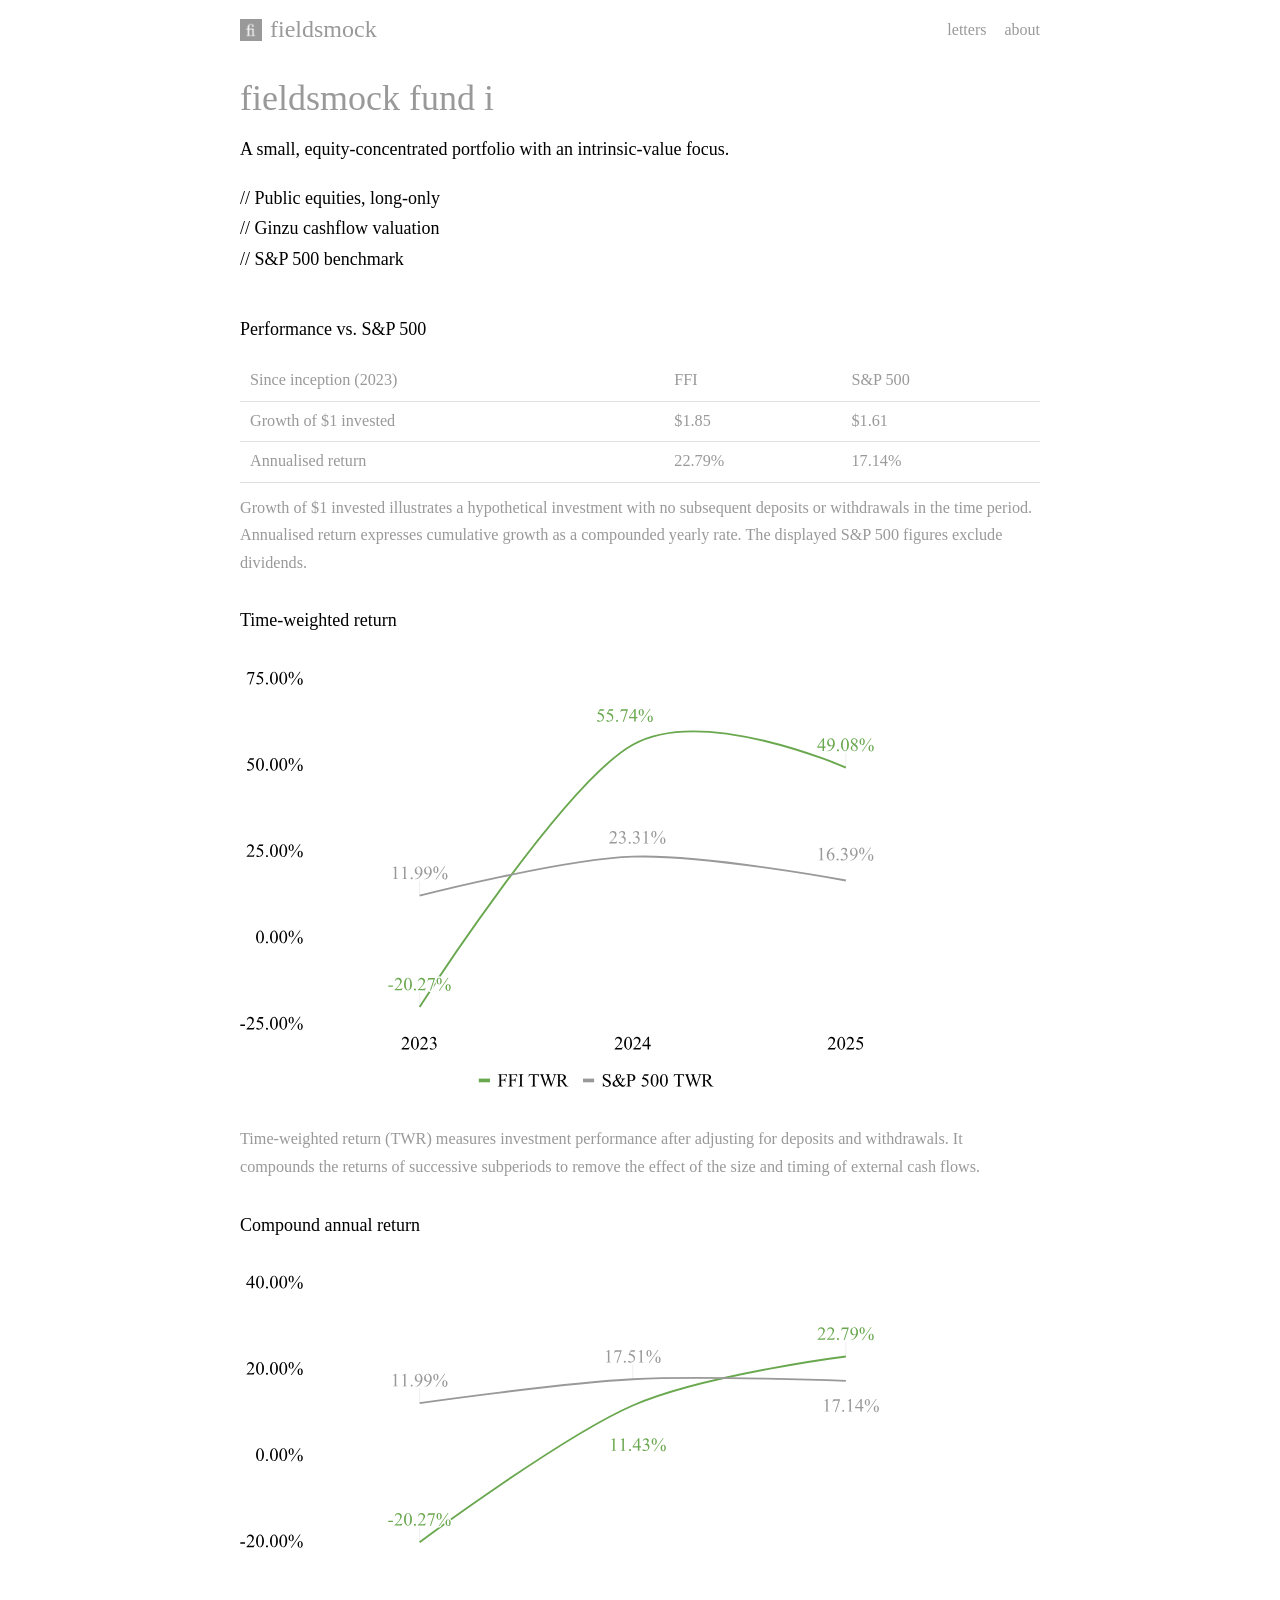
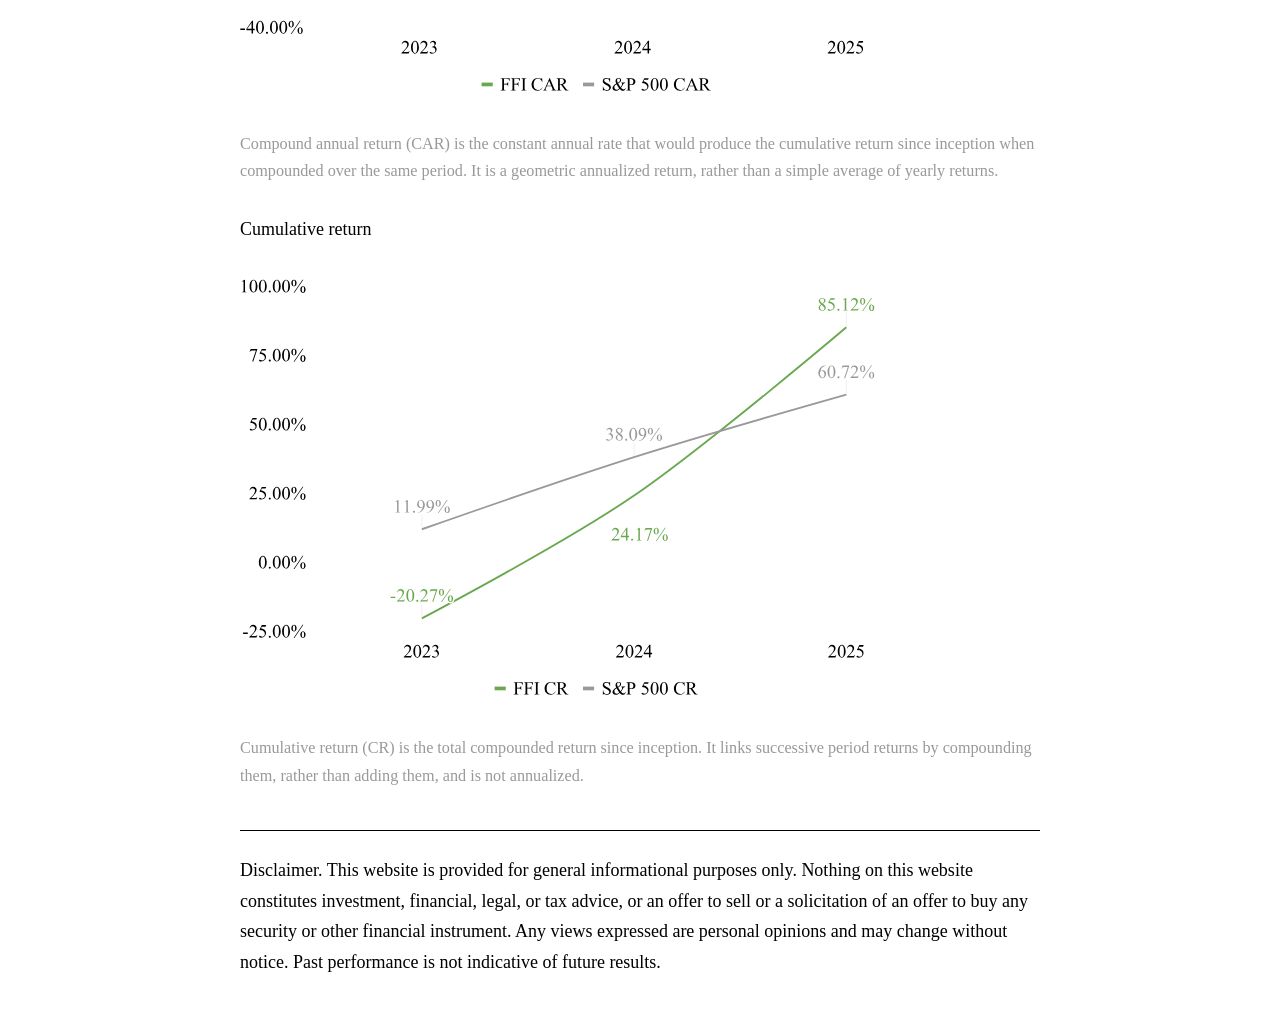
==== index.html @ 18de1052 "Add performance summary and refine annual letter layouts" ====
<!DOCTYPE html>
<html lang="en">
<head>
  <!-- Google tag (gtag.js) -->
  <script async src="https://www.googletagmanager.com/gtag/js?id=G-GE3S1QLJ5K"></script>
  <script>
    window.dataLayer = window.dataLayer || [];
    function gtag(){dataLayer.push(arguments);}
    gtag('js', new Date());

    gtag('config', 'G-GE3S1QLJ5K');
  </script>
  <meta charset="UTF-8">
  <title>fieldsmock</title>
  <meta name="description" content="the future is subjective">
  <link rel="canonical" href="https://fieldsmock.com/">
  <meta property="og:type" content="website">
  <meta property="og:site_name" content="fieldsmock">
  <meta property="og:title" content="fieldsmock">
  <meta property="og:description" content="the future is subjective">
  <meta property="og:url" content="https://fieldsmock.com/">
  <meta property="og:image" content="https://fieldsmock.com/assets/social-card.jpg">
  <meta property="og:image:type" content="image/jpeg">
  <meta property="og:image:width" content="2233">
  <meta property="og:image:height" content="675">
  <meta property="og:image:alt" content="The fieldsmock logo and wordmark">
  <meta name="twitter:card" content="summary_large_image">
  <meta name="twitter:title" content="fieldsmock">
  <meta name="twitter:description" content="the future is subjective">
  <meta name="twitter:image" content="https://fieldsmock.com/assets/social-card.jpg">
  <link rel="icon" type="image/png" href="favicon.png">
  <meta name="viewport" content="width=device-width, initial-scale=1">
  <link rel="stylesheet" href="assets/content-protection.css?v=2">
  <script src="assets/content-protection.js?v=2" defer></script>

  <style>
    body {
      font-family: Baskerville, serif;
      margin: 0;
      color: #000;
    }

    :root {
      --content-font-size-desktop: 18px;
      --content-font-size-mobile: 16px;
    }

    /* === HEADER === */
    .site-header {
      position: fixed;
      top: 0;
      width: 100%;
      background: #fff;
      z-index: 100;
      box-sizing: border-box;
      padding-bottom: 8px; /* small gap below header */
    }

    .site-header-inner {
      display: flex;
      justify-content: space-between; /* logo left, menu right */
      align-items: center;
      width: 100%;
      max-width: 800px;
      margin: 0 auto;
      padding: 16px 0;
      box-sizing: border-box;
    }

    /* LOGO */
    .logo-with-text {
      display: flex;
      align-items: center;
      gap: 8px;
      cursor: pointer;
      text-decoration: none;
      color: #999999;
    }

    .logo-icon {
      width: 22px;
      height: 22px;
      display: block;
    }

    .site-name {
      font-size: 24px;
      font-weight: normal;
      color: #999999;
    }

    /* MENU */
    .main-nav {
      display: flex;
      gap: 18px;
      font-size: 16px;
      text-transform: lowercase;
    }

    .main-nav a {
      color: #999999;
      text-decoration: none;
      transition: color 0.3s ease;
    }

    .main-nav a:hover {
      color: rgba(153,153,153,0); /* fade on hover */
    }

    /* HAMBURGER (mobile) */
    .hamburger {
      display: none;
      flex-direction: column;
      gap: 4px;
      cursor: pointer;
      z-index: 110;
    }

    .hamburger div {
      width: 24px;
      height: 2px;
      background: #999;
    }

    /* PAGE CONTENT */
    .page {
      max-width: 800px;
      margin: 80px auto 40px auto; /* space for fixed header */
      text-align: left;
      line-height: 1.7;
      padding: 0 20px;
      font-size: var(--content-font-size-desktop);
    }

    .overview {
      margin-bottom: 40px;  /* creates a gap before the first chart */
    }

    .page img {
  max-width: 100%;   /* prevents image from being wider than its container */
  height: auto;      /* maintain aspect ratio */
  display: block;
  margin-bottom: 28px; /* spacing below image */
    }

    h1 {
       font-weight: normal;
       color: #999999;
      margin-top: 0;
      margin-bottom: 18px;
      line-height: 1;  /* smaller spacing for multi-line headings */
    }

    .holdings-list {
      font-size: 1em;
      line-height: 1.8;
    }

    .page a {
      color: #000;
      text-decoration: none;
      transition: color 0.3s ease;
      -webkit-tap-highlight-color: rgba(0,0,0,0.2); /* subtle gray highlight on tap */
    }

    .page a:hover {
      color: rgba(153,153,153,0); /* fade on hover */
    }

    @media (hover: none) {
      .page a:hover,
      .page a:active,
      .page a:focus {
        color: #000;
      }
    }

    .chart {
      margin-bottom: 28px;
    }

    .chart-title {
      font-size: 1em;
      color: #000;
      margin: 0 0 8px 0;
      font-weight: normal;
    }

    .perf-table {
      width: 100%;
      border-collapse: collapse;
      margin: 16px 0 28px 0;
      font-size: 0.9em;
    }

    .perf-table th,
    .perf-table td {
      text-align: left;
      padding: 6px 10px;
      border-bottom: 1px solid #e0e0e0;
    }

    .perf-table th {
      color: #999999;
      font-weight: normal;
    }

    .perf-table td {
      color: #999999;
    }

    .perf-title {
      font-size: 1em;
      color: #000;
      margin: 14px 0 6px 0;
      font-weight: normal;
      text-transform: none;
    }

    .chart-note {
      margin: 12px 0 0;
      color: #999999;
      font-size: 0.9em;
    }

    .summary-note {
      margin: -16px 0 28px;
    }

    .disclaimer {
      border-top: 1px solid #000;
      margin-top: 40px;
      padding-top: 24px;
    }

    .disclaimer p {
      margin: 0;
    }

    .chart svg,
    .chart img {
      display: block;
      width: 95%;
      height: auto;
      transform: translateX(clamp(-24px, -3vw, -10px));
    }

    @media (max-width: 600px) {
      .chart svg,
      .chart img {
        transform: none;
        width: 118%;
        max-width: 118%;
        margin-left: -4%;
        height: auto;
      }

      .page {
        overflow-x: hidden;
      }
    }

    /* Mobile adjustments */
    @media (max-width: 600px) {
      .site-header-inner {
        flex-direction: row;
        justify-content: center; /* center logo */
        padding: 16px 14px 24px 14px;
        position: relative;
      }

      .logo-with-text {
        position: absolute;
        left: 50%;
        top: 50%;
        transform: translateX(-50%) translateY(-50%);
      }

      .hamburger {
        position: absolute;
        right: 14px;
        top: 50%;
        transform: translateY(-50%);
        display: flex;
      }

      .main-nav {
        display: none;
        position: fixed;
        top: 0;
        left: 0;
        width: 100%;
        height: 100%;
        flex-direction: column;
        justify-content: center;
        align-items: center;
        background: #fff;
        gap: 24px;
        font-size: 20px;
        transition: transform 0.4s ease;
        transform: translateY(-100%);
      }

      .main-nav.show {
        transform: translateY(0);
        display: flex;
      }

      .page {
        margin: 80px 8px 40px 8px; /* padding for mobile content */
        font-size: var(--content-font-size-mobile);
        padding: 0 8px;
      }
    }
  </style>
</head>

<body>

<header class="site-header">
  <div class="site-header-inner">
    <a href="/" class="logo-with-text">
      <img src="favicon.png" alt="" class="logo-icon">
      <span class="site-name">fieldsmock</span>
    </a>

    <!-- Hamburger for mobile -->
    <div class="hamburger" id="hamburger">
      <div></div>
      <div></div>
      <div></div>
    </div>

    <nav class="main-nav" id="mainNav">
      <a href="/letters">letters</a>
      <a href="/about">about</a>
    </nav>
  </div>
</header>

<div class="page">
  <h1>fieldsmock fund i</h1>
  <p class="tagline">A small, equity-concentrated portfolio with an intrinsic-value focus.</p>

  <p class="overview">
    // Public equities, long-only<br>
    // Ginzu cashflow valuation<br>
    // S&amp;P 500 benchmark
  </p>

  <section aria-labelledby="performance-summary">
    <h2 class="perf-title" id="performance-summary">Performance vs. S&amp;P 500</h2>
    <table class="perf-table">
      <thead>
        <tr>
          <th scope="col">Since inception (2023)</th>
          <th scope="col">FFI</th>
          <th scope="col">S&amp;P 500</th>
        </tr>
      </thead>
      <tbody>
        <tr>
          <td>Growth of $1 invested</td>
          <td>$1.85</td>
          <td>$1.61</td>
        </tr>
        <tr>
          <td>Annualised return</td>
          <td>22.79%</td>
          <td>17.14%</td>
        </tr>
      </tbody>
    </table>
    <p class="chart-note summary-note">Growth of $1 invested illustrates a hypothetical investment with no subsequent deposits or withdrawals in the time period. Annualised return expresses cumulative growth as a compounded yearly rate. The displayed S&amp;P 500 figures exclude dividends.</p>
  </section>

  <!-- Charts -->
  <div class="chart">
    <h2 class="chart-title">Time-weighted return</h2>
    <svg version="1.1" viewBox="0.0 0.0 817.0 506.0" fill="none" stroke="none" stroke-linecap="square" stroke-miterlimit="10" width="817" height="506" xmlns:xlink="http://www.w3.org/1999/xlink" xmlns="http://www.w3.org/2000/svg"><path fill="#ffffff" d="M0 0L817.0 0L817.0 506.0L0 506.0L0 0Z" fill-rule="nonzero"/><path stroke="#000000" stroke-width="1.0" stroke-linecap="butt" stroke-opacity="0.0" d="M104.5 376.5L791.5 376.5" fill-rule="nonzero"/><path stroke="#000000" stroke-width="1.0" stroke-linecap="butt" stroke-opacity="0.0" d="M104.5 345.5L791.5 345.5" fill-rule="nonzero"/><path stroke="#000000" stroke-width="1.0" stroke-linecap="butt" stroke-opacity="0.0" d="M104.5 284.5L791.5 284.5" fill-rule="nonzero"/><path stroke="#000000" stroke-width="1.0" stroke-linecap="butt" stroke-opacity="0.0" d="M104.5 253.5L791.5 253.5" fill-rule="nonzero"/><path stroke="#000000" stroke-width="1.0" stroke-linecap="butt" stroke-opacity="0.0" d="M104.5 191.5L791.5 191.5" fill-rule="nonzero"/><path stroke="#000000" stroke-width="1.0" stroke-linecap="butt" stroke-opacity="0.0" d="M104.5 160.5L791.5 160.5" fill-rule="nonzero"/><path stroke="#000000" stroke-width="1.0" stroke-linecap="butt" stroke-opacity="0.0" d="M104.5 98.5L791.5 98.5" fill-rule="nonzero"/><path stroke="#000000" stroke-width="1.0" stroke-linecap="butt" stroke-opacity="0.0" d="M104.5 67.5L791.5 67.5" fill-rule="nonzero"/><path stroke="#eeeeee" stroke-width="1.0" stroke-linecap="butt" d="M218.86667 374.28662L218.86667 390.28662" fill-rule="nonzero"/><path stroke="#eeeeee" stroke-width="1.0" stroke-linecap="butt" d="M677.13336 116.95935L677.13336 132.95935" fill-rule="nonzero"/><path stroke="#eeeeee" stroke-width="1.0" stroke-linecap="butt" d="M218.86667 254.60303L218.86667 270.60303" fill-rule="nonzero"/><clipPath id="id_0"><path d="M104.3 36.8L791.7 36.8L791.7 407.83334L104.3 407.83334L104.3 36.8Z" clip-rule="nonzero"/></clipPath><path stroke="#6aa84f" stroke-width="2.0" stroke-linecap="butt" clip-path="url(#id_0)" d="M218.86667 390.28662C218.86667 390.28662 371.62222 151.1484 448.0 108.26053C524.3778 65.37265 677.13336 132.95935 677.13336 132.95935" fill-rule="nonzero"/><path stroke="#999999" stroke-width="2.0" stroke-linecap="butt" clip-path="url(#id_0)" d="M218.86667 270.60303C218.86667 270.60303 371.62222 231.31285 448.0 228.59082C524.3778 225.86877 677.13336 254.27078 677.13336 254.27078" fill-rule="nonzero"/><path fill="#6aa84f" clip-path="url(#id_0)" d="M218.86667 390.28662C218.86667 390.28662 218.86667 390.28662 218.86667 390.28662C218.86667 390.28662 218.86667 390.28662 218.86667 390.28662C218.86667 390.28662 218.86667 390.28662 218.86667 390.28662C218.86667 390.28662 218.86667 390.28662 218.86667 390.28662Z" fill-rule="nonzero"/><path fill="#6aa84f" clip-path="url(#id_0)" d="M448.0 108.26053C448.0 108.26053 448.0 108.26053 448.0 108.26053C448.0 108.26053 448.0 108.26053 448.0 108.26053C448.0 108.26053 448.0 108.26053 448.0 108.26053C448.0 108.26053 448.0 108.26053 448.0 108.26053Z" fill-rule="nonzero"/><path fill="#6aa84f" clip-path="url(#id_0)" d="M677.13336 132.95935C677.13336 132.95935 677.13336 132.95935 677.13336 132.95935C677.13336 132.95935 677.13336 132.95935 677.13336 132.95935C677.13336 132.95935 677.13336 132.95935 677.13336 132.95935C677.13336 132.95935 677.13336 132.95935 677.13336 132.95935Z" fill-rule="nonzero"/><path fill="#999999" clip-path="url(#id_0)" d="M218.86667 270.60303C218.86667 270.60303 218.86667 270.60303 218.86667 270.60303C218.86667 270.60303 218.86667 270.60303 218.86667 270.60303C218.86667 270.60303 218.86667 270.60303 218.86667 270.60303C218.86667 270.60303 218.86667 270.60303 218.86667 270.60303Z" fill-rule="nonzero"/><path fill="#999999" clip-path="url(#id_0)" d="M448.0 228.59082C448.0 228.59082 448.0 228.59082 448.0 228.59082C448.0 228.59082 448.0 228.59082 448.0 228.59082C448.0 228.59082 448.0 228.59082 448.0 228.59082C448.0 228.59082 448.0 228.59082 448.0 228.59082Z" fill-rule="nonzero"/><path fill="#999999" clip-path="url(#id_0)" d="M677.13336 254.27078C677.13336 254.27078 677.13336 254.27078 677.13336 254.27078C677.13336 254.27078 677.13336 254.27078 677.13336 254.27078C677.13336 254.27078 677.13336 254.27078 677.13336 254.27078C677.13336 254.27078 677.13336 254.27078 677.13336 254.27078Z" fill-rule="nonzero"/><path stroke="#ffffff" stroke-width="3.0" stroke-linejoin="round" stroke-linecap="round" d="M185.17917 367.06787L190.22604 367.06787L190.22604 368.53662L185.17917 368.53662L185.17917 367.06787ZM200.53854 369.73975L199.61667 372.28662L191.80417 372.28662L191.80417 371.92725Q195.24167 368.78662 196.64792 366.80225Q198.05417 364.80225 198.05417 363.146Q198.05417 361.88037 197.27292 361.0835Q196.5073 360.271 195.4448 360.271Q194.46042 360.271 193.67917 360.84912Q192.91354 361.41162 192.53854 362.50537L192.17917 362.50537Q192.42917 360.7085 193.42917 359.73975Q194.4448 358.771 195.96042 358.771Q197.5698 358.771 198.64792 359.80225Q199.72604 360.8335 199.72604 362.23975Q199.72604 363.25537 199.2573 364.25537Q198.53854 365.8335 196.91354 367.61475Q194.47604 370.271 193.8823 370.81787L197.33542 370.81787Q198.3823 370.81787 198.80417 370.73975Q199.24167 370.66162 199.58542 370.42725Q199.92917 370.17725 200.17917 369.73975L200.53854 369.73975ZM202.08542 365.73975Q202.08542 363.47412 202.77292 361.84912Q203.46042 360.2085 204.58542 359.41162Q205.47604 358.771 206.41354 358.771Q207.92917 358.771 209.14792 360.31787Q210.64792 362.23975 210.64792 365.53662Q210.64792 367.84912 209.97604 369.4585Q209.3198 371.06787 208.28854 371.80225Q207.27292 372.521 206.30417 372.521Q204.41354 372.521 203.14792 370.28662Q202.08542 368.396 202.08542 365.73975ZM204.0073 365.98975Q204.0073 368.72412 204.67917 370.44287Q205.24167 371.91162 206.33542 371.91162Q206.86667 371.91162 207.42917 371.44287Q207.99167 370.9585 208.28854 369.84912Q208.74167 368.16162 208.74167 365.11475Q208.74167 362.84912 208.27292 361.3335Q207.91354 360.2085 207.36667 359.73975Q206.96042 359.41162 206.39792 359.41162Q205.72604 359.41162 205.21042 360.00537Q204.5073 360.81787 204.2573 362.56787Q204.0073 364.30225 204.0073 365.98975ZM213.86667 370.396Q214.3198 370.396 214.6323 370.7085Q214.9448 371.021 214.9448 371.47412Q214.9448 371.92725 214.6323 372.25537Q214.3198 372.56787 213.86667 372.56787Q213.41354 372.56787 213.10104 372.25537Q212.78854 371.92725 212.78854 371.47412Q212.78854 371.021 213.10104 370.7085Q213.41354 370.396 213.86667 370.396ZM225.53854 369.73975L224.61667 372.28662L216.80417 372.28662L216.80417 371.92725Q220.24167 368.78662 221.64792 366.80225Q223.05417 364.80225 223.05417 363.146Q223.05417 361.88037 222.27292 361.0835Q221.5073 360.271 220.4448 360.271Q219.46042 360.271 218.67917 360.84912Q217.91354 361.41162 217.53854 362.50537L217.17917 362.50537Q217.42917 360.7085 218.42917 359.73975Q219.4448 358.771 220.96042 358.771Q222.5698 358.771 223.64792 359.80225Q224.72604 360.8335 224.72604 362.23975Q224.72604 363.25537 224.2573 364.25537Q223.53854 365.8335 221.91354 367.61475Q219.47604 370.271 218.8823 370.81787L222.33542 370.81787Q223.3823 370.81787 223.80417 370.73975Q224.24167 370.66162 224.58542 370.42725Q224.92917 370.17725 225.17917 369.73975L225.53854 369.73975ZM228.3823 359.03662L235.47604 359.03662L235.47604 359.41162L231.0698 372.56787L229.97604 372.56787L233.92917 360.63037L230.28854 360.63037Q229.17917 360.63037 228.71042 360.896Q227.89792 361.34912 227.39792 362.28662L227.11667 362.17725L228.3823 359.03662ZM249.96042 358.73975L240.3198 372.8335L239.4448 372.8335L249.08542 358.73975L249.96042 358.73975ZM239.92917 358.73975Q241.24167 358.73975 241.96042 359.8335Q242.6948 360.92725 242.6948 362.34912Q242.6948 364.03662 241.86667 364.97412Q241.05417 365.896 239.89792 365.896Q239.1323 365.896 238.47604 365.47412Q237.83542 365.05225 237.4448 364.2085Q237.0698 363.36475 237.0698 362.34912Q237.0698 361.31787 237.46042 360.4585Q237.85104 359.5835 238.52292 359.16162Q239.21042 358.73975 239.92917 358.73975ZM239.89792 359.28662Q239.39792 359.28662 239.0073 359.88037Q238.61667 360.4585 238.61667 362.3335Q238.61667 363.69287 238.83542 364.41162Q239.0073 364.94287 239.35104 365.23975Q239.55417 365.41162 239.86667 365.41162Q240.33542 365.41162 240.66354 364.896Q241.14792 364.146 241.14792 362.396Q241.14792 360.53662 240.67917 359.78662Q240.36667 359.28662 239.89792 359.28662ZM249.5073 365.7085Q250.21042 365.7085 250.89792 366.16162Q251.58542 366.59912 251.96042 367.44287Q252.33542 368.271 252.33542 369.271Q252.33542 371.00537 251.5073 371.92725Q250.67917 372.8335 249.53854 372.8335Q248.83542 372.8335 248.16354 372.396Q247.49167 371.9585 247.10104 371.146Q246.72604 370.31787 246.72604 369.271Q246.72604 368.25537 247.10104 367.41162Q247.49167 366.55225 248.16354 366.13037Q248.83542 365.7085 249.5073 365.7085ZM249.52292 366.22412Q249.05417 366.22412 248.71042 366.75537Q248.27292 367.44287 248.27292 369.34912Q248.27292 371.09912 248.72604 371.78662Q249.05417 372.28662 249.52292 372.28662Q249.97604 372.28662 250.3198 371.75537Q250.78854 371.03662 250.78854 369.30225Q250.78854 367.4585 250.3198 366.72412Q250.0073 366.22412 249.52292 366.22412Z" fill-rule="nonzero"/><path fill="#6aa84f" d="M185.17917 367.06787L190.22604 367.06787L190.22604 368.53662L185.17917 368.53662L185.17917 367.06787ZM200.53854 369.73975L199.61667 372.28662L191.80417 372.28662L191.80417 371.92725Q195.24167 368.78662 196.64792 366.80225Q198.05417 364.80225 198.05417 363.146Q198.05417 361.88037 197.27292 361.0835Q196.5073 360.271 195.4448 360.271Q194.46042 360.271 193.67917 360.84912Q192.91354 361.41162 192.53854 362.50537L192.17917 362.50537Q192.42917 360.7085 193.42917 359.73975Q194.4448 358.771 195.96042 358.771Q197.5698 358.771 198.64792 359.80225Q199.72604 360.8335 199.72604 362.23975Q199.72604 363.25537 199.2573 364.25537Q198.53854 365.8335 196.91354 367.61475Q194.47604 370.271 193.8823 370.81787L197.33542 370.81787Q198.3823 370.81787 198.80417 370.73975Q199.24167 370.66162 199.58542 370.42725Q199.92917 370.17725 200.17917 369.73975L200.53854 369.73975ZM202.08542 365.73975Q202.08542 363.47412 202.77292 361.84912Q203.46042 360.2085 204.58542 359.41162Q205.47604 358.771 206.41354 358.771Q207.92917 358.771 209.14792 360.31787Q210.64792 362.23975 210.64792 365.53662Q210.64792 367.84912 209.97604 369.4585Q209.3198 371.06787 208.28854 371.80225Q207.27292 372.521 206.30417 372.521Q204.41354 372.521 203.14792 370.28662Q202.08542 368.396 202.08542 365.73975ZM204.0073 365.98975Q204.0073 368.72412 204.67917 370.44287Q205.24167 371.91162 206.33542 371.91162Q206.86667 371.91162 207.42917 371.44287Q207.99167 370.9585 208.28854 369.84912Q208.74167 368.16162 208.74167 365.11475Q208.74167 362.84912 208.27292 361.3335Q207.91354 360.2085 207.36667 359.73975Q206.96042 359.41162 206.39792 359.41162Q205.72604 359.41162 205.21042 360.00537Q204.5073 360.81787 204.2573 362.56787Q204.0073 364.30225 204.0073 365.98975ZM213.86667 370.396Q214.3198 370.396 214.6323 370.7085Q214.9448 371.021 214.9448 371.47412Q214.9448 371.92725 214.6323 372.25537Q214.3198 372.56787 213.86667 372.56787Q213.41354 372.56787 213.10104 372.25537Q212.78854 371.92725 212.78854 371.47412Q212.78854 371.021 213.10104 370.7085Q213.41354 370.396 213.86667 370.396ZM225.53854 369.73975L224.61667 372.28662L216.80417 372.28662L216.80417 371.92725Q220.24167 368.78662 221.64792 366.80225Q223.05417 364.80225 223.05417 363.146Q223.05417 361.88037 222.27292 361.0835Q221.5073 360.271 220.4448 360.271Q219.46042 360.271 218.67917 360.84912Q217.91354 361.41162 217.53854 362.50537L217.17917 362.50537Q217.42917 360.7085 218.42917 359.73975Q219.4448 358.771 220.96042 358.771Q222.5698 358.771 223.64792 359.80225Q224.72604 360.8335 224.72604 362.23975Q224.72604 363.25537 224.2573 364.25537Q223.53854 365.8335 221.91354 367.61475Q219.47604 370.271 218.8823 370.81787L222.33542 370.81787Q223.3823 370.81787 223.80417 370.73975Q224.24167 370.66162 224.58542 370.42725Q224.92917 370.17725 225.17917 369.73975L225.53854 369.73975ZM228.3823 359.03662L235.47604 359.03662L235.47604 359.41162L231.0698 372.56787L229.97604 372.56787L233.92917 360.63037L230.28854 360.63037Q229.17917 360.63037 228.71042 360.896Q227.89792 361.34912 227.39792 362.28662L227.11667 362.17725L228.3823 359.03662ZM249.96042 358.73975L240.3198 372.8335L239.4448 372.8335L249.08542 358.73975L249.96042 358.73975ZM239.92917 358.73975Q241.24167 358.73975 241.96042 359.8335Q242.6948 360.92725 242.6948 362.34912Q242.6948 364.03662 241.86667 364.97412Q241.05417 365.896 239.89792 365.896Q239.1323 365.896 238.47604 365.47412Q237.83542 365.05225 237.4448 364.2085Q237.0698 363.36475 237.0698 362.34912Q237.0698 361.31787 237.46042 360.4585Q237.85104 359.5835 238.52292 359.16162Q239.21042 358.73975 239.92917 358.73975ZM239.89792 359.28662Q239.39792 359.28662 239.0073 359.88037Q238.61667 360.4585 238.61667 362.3335Q238.61667 363.69287 238.83542 364.41162Q239.0073 364.94287 239.35104 365.23975Q239.55417 365.41162 239.86667 365.41162Q240.33542 365.41162 240.66354 364.896Q241.14792 364.146 241.14792 362.396Q241.14792 360.53662 240.67917 359.78662Q240.36667 359.28662 239.89792 359.28662ZM249.5073 365.7085Q250.21042 365.7085 250.89792 366.16162Q251.58542 366.59912 251.96042 367.44287Q252.33542 368.271 252.33542 369.271Q252.33542 371.00537 251.5073 371.92725Q250.67917 372.8335 249.53854 372.8335Q248.83542 372.8335 248.16354 372.396Q247.49167 371.9585 247.10104 371.146Q246.72604 370.31787 246.72604 369.271Q246.72604 368.25537 247.10104 367.41162Q247.49167 366.55225 248.16354 366.13037Q248.83542 365.7085 249.5073 365.7085ZM249.52292 366.22412Q249.05417 366.22412 248.71042 366.75537Q248.27292 367.44287 248.27292 369.34912Q248.27292 371.09912 248.72604 371.78662Q249.05417 372.28662 249.52292 372.28662Q249.97604 372.28662 250.3198 371.75537Q250.78854 371.03662 250.78854 369.30225Q250.78854 367.4585 250.3198 366.72412Q250.0073 366.22412 249.52292 366.22412Z" fill-rule="nonzero"/><path stroke="#ffffff" stroke-width="3.0" stroke-linejoin="round" stroke-linecap="round" d="M417.31335 70.183334L416.54773 71.85521L412.56335 71.85521L411.68835 73.620834Q414.2821 74.01146 415.79773 75.558334Q417.0946 76.88646 417.0946 78.683334Q417.0946 79.714584 416.67273 80.60521Q416.25085 81.495834 415.5946 82.120834Q414.95398 82.745834 414.1571 83.13646Q413.04773 83.66771 411.86023 83.66771Q410.67273 83.66771 410.12585 83.26146Q409.57898 82.85521 409.57898 82.370834Q409.57898 82.089584 409.79773 81.88646Q410.0321 81.66771 410.37585 81.66771Q410.62585 81.66771 410.81335 81.745834Q411.01648 81.82396 411.4696 82.152084Q412.20398 82.66771 412.95398 82.66771Q414.0946 82.66771 414.95398 81.808334Q415.82898 80.933334 415.82898 79.69896Q415.82898 78.495834 415.04773 77.464584Q414.2821 76.41771 412.92273 75.839584Q411.86023 75.402084 410.01648 75.339584L412.56335 70.183334L417.31335 70.183334ZM427.31335 70.183334L426.54773 71.85521L422.56335 71.85521L421.68835 73.620834Q424.2821 74.01146 425.79773 75.558334Q427.0946 76.88646 427.0946 78.683334Q427.0946 79.714584 426.67273 80.60521Q426.25085 81.495834 425.5946 82.120834Q424.95398 82.745834 424.1571 83.13646Q423.04773 83.66771 421.86023 83.66771Q420.67273 83.66771 420.12585 83.26146Q419.57898 82.85521 419.57898 82.370834Q419.57898 82.089584 419.79773 81.88646Q420.0321 81.66771 420.37585 81.66771Q420.62585 81.66771 420.81335 81.745834Q421.01648 81.82396 421.4696 82.152084Q422.20398 82.66771 422.95398 82.66771Q424.0946 82.66771 424.95398 81.808334Q425.82898 80.933334 425.82898 79.69896Q425.82898 78.495834 425.04773 77.464584Q424.2821 76.41771 422.92273 75.839584Q421.86023 75.402084 420.01648 75.339584L422.56335 70.183334L427.31335 70.183334ZM431.12585 81.54271Q431.57898 81.54271 431.89148 81.85521Q432.20398 82.16771 432.20398 82.620834Q432.20398 83.07396 431.89148 83.402084Q431.57898 83.714584 431.12585 83.714584Q430.67273 83.714584 430.36023 83.402084Q430.04773 83.07396 430.04773 82.620834Q430.04773 82.16771 430.36023 81.85521Q430.67273 81.54271 431.12585 81.54271ZM435.64148 70.183334L442.73523 70.183334L442.73523 70.558334L438.32898 83.714584L437.23523 83.714584L441.18835 71.777084L437.54773 71.777084Q436.43835 71.777084 435.9696 72.04271Q435.1571 72.495834 434.6571 73.433334L434.37585 73.32396L435.64148 70.183334ZM452.93835 78.54271L452.93835 79.933334L451.1571 79.933334L451.1571 83.433334L449.54773 83.433334L449.54773 79.933334L443.93835 79.933334L443.93835 78.683334L450.07898 69.91771L451.1571 69.91771L451.1571 78.54271L452.93835 78.54271ZM449.54773 78.54271L449.54773 71.98021L444.89148 78.54271L449.54773 78.54271ZM467.2196 69.88646L457.57898 83.98021L456.70398 83.98021L466.3446 69.88646L467.2196 69.88646ZM457.18835 69.88646Q458.50085 69.88646 459.2196 70.98021Q459.95398 72.07396 459.95398 73.495834Q459.95398 75.183334 459.12585 76.120834Q458.31335 77.04271 457.1571 77.04271Q456.39148 77.04271 455.73523 76.620834Q455.0946 76.19896 454.70398 75.35521Q454.32898 74.51146 454.32898 73.495834Q454.32898 72.464584 454.7196 71.60521Q455.11023 70.73021 455.7821 70.308334Q456.4696 69.88646 457.18835 69.88646ZM457.1571 70.433334Q456.6571 70.433334 456.26648 71.027084Q455.87585 71.60521 455.87585 73.48021Q455.87585 74.839584 456.0946 75.558334Q456.26648 76.089584 456.61023 76.38646Q456.81335 76.558334 457.12585 76.558334Q457.5946 76.558334 457.92273 76.04271Q458.4071 75.29271 458.4071 73.54271Q458.4071 71.683334 457.93835 70.933334Q457.62585 70.433334 457.1571 70.433334ZM466.76648 76.85521Q467.4696 76.85521 468.1571 77.308334Q468.8446 77.745834 469.2196 78.589584Q469.5946 79.41771 469.5946 80.41771Q469.5946 82.152084 468.76648 83.07396Q467.93835 83.98021 466.79773 83.98021Q466.0946 83.98021 465.42273 83.54271Q464.75085 83.10521 464.36023 82.29271Q463.98523 81.464584 463.98523 80.41771Q463.98523 79.402084 464.36023 78.558334Q464.75085 77.69896 465.42273 77.277084Q466.0946 76.85521 466.76648 76.85521ZM466.7821 77.370834Q466.31335 77.370834 465.9696 77.902084Q465.5321 78.589584 465.5321 80.495834Q465.5321 82.245834 465.98523 82.933334Q466.31335 83.433334 466.7821 83.433334Q467.23523 83.433334 467.57898 82.902084Q468.04773 82.183334 468.04773 80.44896Q468.04773 78.60521 467.57898 77.870834Q467.26648 77.370834 466.7821 77.370834Z" fill-rule="nonzero"/><path fill="#6aa84f" d="M417.31335 70.183334L416.54773 71.85521L412.56335 71.85521L411.68835 73.620834Q414.2821 74.01146 415.79773 75.558334Q417.0946 76.88646 417.0946 78.683334Q417.0946 79.714584 416.67273 80.60521Q416.25085 81.495834 415.5946 82.120834Q414.95398 82.745834 414.1571 83.13646Q413.04773 83.66771 411.86023 83.66771Q410.67273 83.66771 410.12585 83.26146Q409.57898 82.85521 409.57898 82.370834Q409.57898 82.089584 409.79773 81.88646Q410.0321 81.66771 410.37585 81.66771Q410.62585 81.66771 410.81335 81.745834Q411.01648 81.82396 411.4696 82.152084Q412.20398 82.66771 412.95398 82.66771Q414.0946 82.66771 414.95398 81.808334Q415.82898 80.933334 415.82898 79.69896Q415.82898 78.495834 415.04773 77.464584Q414.2821 76.41771 412.92273 75.839584Q411.86023 75.402084 410.01648 75.339584L412.56335 70.183334L417.31335 70.183334ZM427.31335 70.183334L426.54773 71.85521L422.56335 71.85521L421.68835 73.620834Q424.2821 74.01146 425.79773 75.558334Q427.0946 76.88646 427.0946 78.683334Q427.0946 79.714584 426.67273 80.60521Q426.25085 81.495834 425.5946 82.120834Q424.95398 82.745834 424.1571 83.13646Q423.04773 83.66771 421.86023 83.66771Q420.67273 83.66771 420.12585 83.26146Q419.57898 82.85521 419.57898 82.370834Q419.57898 82.089584 419.79773 81.88646Q420.0321 81.66771 420.37585 81.66771Q420.62585 81.66771 420.81335 81.745834Q421.01648 81.82396 421.4696 82.152084Q422.20398 82.66771 422.95398 82.66771Q424.0946 82.66771 424.95398 81.808334Q425.82898 80.933334 425.82898 79.69896Q425.82898 78.495834 425.04773 77.464584Q424.2821 76.41771 422.92273 75.839584Q421.86023 75.402084 420.01648 75.339584L422.56335 70.183334L427.31335 70.183334ZM431.12585 81.54271Q431.57898 81.54271 431.89148 81.85521Q432.20398 82.16771 432.20398 82.620834Q432.20398 83.07396 431.89148 83.402084Q431.57898 83.714584 431.12585 83.714584Q430.67273 83.714584 430.36023 83.402084Q430.04773 83.07396 430.04773 82.620834Q430.04773 82.16771 430.36023 81.85521Q430.67273 81.54271 431.12585 81.54271ZM435.64148 70.183334L442.73523 70.183334L442.73523 70.558334L438.32898 83.714584L437.23523 83.714584L441.18835 71.777084L437.54773 71.777084Q436.43835 71.777084 435.9696 72.04271Q435.1571 72.495834 434.6571 73.433334L434.37585 73.32396L435.64148 70.183334ZM452.93835 78.54271L452.93835 79.933334L451.1571 79.933334L451.1571 83.433334L449.54773 83.433334L449.54773 79.933334L443.93835 79.933334L443.93835 78.683334L450.07898 69.91771L451.1571 69.91771L451.1571 78.54271L452.93835 78.54271ZM449.54773 78.54271L449.54773 71.98021L444.89148 78.54271L449.54773 78.54271ZM467.2196 69.88646L457.57898 83.98021L456.70398 83.98021L466.3446 69.88646L467.2196 69.88646ZM457.18835 69.88646Q458.50085 69.88646 459.2196 70.98021Q459.95398 72.07396 459.95398 73.495834Q459.95398 75.183334 459.12585 76.120834Q458.31335 77.04271 457.1571 77.04271Q456.39148 77.04271 455.73523 76.620834Q455.0946 76.19896 454.70398 75.35521Q454.32898 74.51146 454.32898 73.495834Q454.32898 72.464584 454.7196 71.60521Q455.11023 70.73021 455.7821 70.308334Q456.4696 69.88646 457.18835 69.88646ZM457.1571 70.433334Q456.6571 70.433334 456.26648 71.027084Q455.87585 71.60521 455.87585 73.48021Q455.87585 74.839584 456.0946 75.558334Q456.26648 76.089584 456.61023 76.38646Q456.81335 76.558334 457.12585 76.558334Q457.5946 76.558334 457.92273 76.04271Q458.4071 75.29271 458.4071 73.54271Q458.4071 71.683334 457.93835 70.933334Q457.62585 70.433334 457.1571 70.433334ZM466.76648 76.85521Q467.4696 76.85521 468.1571 77.308334Q468.8446 77.745834 469.2196 78.589584Q469.5946 79.41771 469.5946 80.41771Q469.5946 82.152084 468.76648 83.07396Q467.93835 83.98021 466.79773 83.98021Q466.0946 83.98021 465.42273 83.54271Q464.75085 83.10521 464.36023 82.29271Q463.98523 81.464584 463.98523 80.41771Q463.98523 79.402084 464.36023 78.558334Q464.75085 77.69896 465.42273 77.277084Q466.0946 76.85521 466.76648 76.85521ZM466.7821 77.370834Q466.31335 77.370834 465.9696 77.902084Q465.5321 78.589584 465.5321 80.495834Q465.5321 82.245834 465.98523 82.933334Q466.31335 83.433334 466.7821 83.433334Q467.23523 83.433334 467.57898 82.902084Q468.04773 82.183334 468.04773 80.44896Q468.04773 78.60521 467.57898 77.870834Q467.26648 77.370834 466.7821 77.370834Z" fill-rule="nonzero"/><path stroke="#ffffff" stroke-width="3.0" stroke-linejoin="round" stroke-linecap="round" d="M655.44586 110.068726L655.44586 111.45935L653.6646 111.45935L653.6646 114.95935L652.05524 114.95935L652.05524 111.45935L646.44586 111.45935L646.44586 110.20935L652.5865 101.443726L653.6646 101.443726L653.6646 110.068726L655.44586 110.068726ZM652.05524 110.068726L652.05524 103.506226L647.399 110.068726L652.05524 110.068726ZM657.19586 115.2406L657.19586 114.8656Q658.4615 114.849976 659.55524 114.287476Q660.649 113.70935 661.6646 112.287476Q662.68024 110.849976 663.0865 109.14685Q661.55524 110.131226 660.32086 110.131226Q658.9146 110.131226 657.9146 109.0531Q656.93024 107.974976 656.93024 106.193726Q656.93024 104.443726 657.9146 103.099976Q659.11774 101.443726 661.05524 101.443726Q662.68024 101.443726 663.8521 102.787476Q665.274 104.45935 665.274 106.912476Q665.274 109.1156 664.18024 111.037476Q663.1021 112.943726 661.18024 114.193726Q659.6021 115.2406 657.74274 115.2406L657.19586 115.2406ZM663.24274 108.4281Q663.4146 107.162476 663.4146 106.39685Q663.4146 105.443726 663.0865 104.349976Q662.774 103.256226 662.18024 102.6781Q661.5865 102.08435 660.8365 102.08435Q659.9771 102.08435 659.32086 102.8656Q658.6646 103.64685 658.6646 105.1781Q658.6646 107.2406 659.5396 108.412476Q660.1646 109.2406 661.1021 109.2406Q661.5396 109.2406 662.149 109.037476Q662.774 108.818726 663.24274 108.4281ZM668.63336 113.068726Q669.0865 113.068726 669.399 113.381226Q669.7115 113.693726 669.7115 114.14685Q669.7115 114.599976 669.399 114.9281Q669.0865 115.2406 668.63336 115.2406Q668.18024 115.2406 667.86774 114.9281Q667.55524 114.599976 667.55524 114.14685Q667.55524 113.693726 667.86774 113.381226Q668.18024 113.068726 668.63336 113.068726ZM671.8521 108.412476Q671.8521 106.14685 672.5396 104.52185Q673.2271 102.881226 674.3521 102.08435Q675.24274 101.443726 676.18024 101.443726Q677.69586 101.443726 678.9146 102.9906Q680.4146 104.912476 680.4146 108.20935Q680.4146 110.52185 679.74274 112.131226Q679.0865 113.7406 678.05524 114.474976Q677.0396 115.193726 676.07086 115.193726Q674.18024 115.193726 672.9146 112.95935Q671.8521 111.068726 671.8521 108.412476ZM673.774 108.662476Q673.774 111.39685 674.44586 113.1156Q675.00836 114.58435 676.1021 114.58435Q676.63336 114.58435 677.19586 114.1156Q677.75836 113.631226 678.05524 112.52185Q678.50836 110.83435 678.50836 107.787476Q678.50836 105.52185 678.0396 104.006226Q677.68024 102.881226 677.13336 102.412476Q676.7271 102.08435 676.1646 102.08435Q675.49274 102.08435 674.9771 102.6781Q674.274 103.4906 674.024 105.2406Q673.774 106.974976 673.774 108.662476ZM684.9771 108.287476Q683.399 107.006226 682.94586 106.224976Q682.49274 105.443726 682.49274 104.599976Q682.49274 103.3031 683.4771 102.381226Q684.4771 101.443726 686.13336 101.443726Q687.74274 101.443726 688.7115 102.318726Q689.69586 103.1781 689.69586 104.287476Q689.69586 105.037476 689.1646 105.818726Q688.63336 106.58435 686.9615 107.631226Q688.68024 108.95935 689.24274 109.70935Q689.9771 110.70935 689.9771 111.818726Q689.9771 113.20935 688.9146 114.20935Q687.8521 115.193726 686.11774 115.193726Q684.24274 115.193726 683.18024 114.006226Q682.3521 113.068726 682.3521 111.943726Q682.3521 111.068726 682.93024 110.20935Q683.524 109.33435 684.9771 108.287476ZM686.50836 107.2406Q687.68024 106.193726 687.99274 105.58435Q688.30524 104.974976 688.30524 104.193726Q688.30524 103.1781 687.7271 102.599976Q687.149 102.006226 686.149 102.006226Q685.1646 102.006226 684.5396 102.58435Q683.9146 103.162476 683.9146 103.9281Q683.9146 104.443726 684.1646 104.95935Q684.43024 105.45935 684.899 105.912476L686.50836 107.2406ZM685.43024 108.662476Q684.61774 109.349976 684.2271 110.162476Q683.8365 110.95935 683.8365 111.89685Q683.8365 113.14685 684.524 113.912476Q685.2115 114.662476 686.274 114.662476Q687.3365 114.662476 687.9615 114.068726Q688.6021 113.474976 688.6021 112.631226Q688.6021 111.9281 688.2271 111.3656Q687.5396 110.33435 685.43024 108.662476ZM704.7271 101.412476L695.0865 115.506226L694.2115 115.506226L703.8521 101.412476L704.7271 101.412476ZM694.69586 101.412476Q696.00836 101.412476 696.7271 102.506226Q697.4615 103.599976 697.4615 105.02185Q697.4615 106.70935 696.63336 107.64685Q695.82086 108.568726 694.6646 108.568726Q693.899 108.568726 693.24274 108.14685Q692.6021 107.724976 692.2115 106.881226Q691.8365 106.037476 691.8365 105.02185Q691.8365 103.9906 692.2271 103.131226Q692.61774 102.256226 693.2896 101.83435Q693.9771 101.412476 694.69586 101.412476ZM694.6646 101.95935Q694.1646 101.95935 693.774 102.5531Q693.38336 103.131226 693.38336 105.006226Q693.38336 106.3656 693.6021 107.08435Q693.774 107.6156 694.11774 107.912476Q694.32086 108.08435 694.63336 108.08435Q695.1021 108.08435 695.43024 107.568726Q695.9146 106.818726 695.9146 105.068726Q695.9146 103.20935 695.44586 102.45935Q695.13336 101.95935 694.6646 101.95935ZM704.274 108.381226Q704.9771 108.381226 705.6646 108.83435Q706.3521 109.27185 706.7271 110.1156Q707.1021 110.943726 707.1021 111.943726Q707.1021 113.6781 706.274 114.599976Q705.44586 115.506226 704.30524 115.506226Q703.6021 115.506226 702.93024 115.068726Q702.25836 114.631226 701.86774 113.818726Q701.49274 112.9906 701.49274 111.943726Q701.49274 110.9281 701.86774 110.08435Q702.25836 109.224976 702.93024 108.8031Q703.6021 108.381226 704.274 108.381226ZM704.2896 108.89685Q703.82086 108.89685 703.4771 109.4281Q703.0396 110.1156 703.0396 112.02185Q703.0396 113.77185 703.49274 114.45935Q703.82086 114.95935 704.2896 114.95935Q704.74274 114.95935 705.0865 114.4281Q705.55524 113.70935 705.55524 111.974976Q705.55524 110.131226 705.0865 109.39685Q704.774 108.89685 704.2896 108.89685Z" fill-rule="nonzero"/><path fill="#6aa84f" d="M655.44586 110.068726L655.44586 111.45935L653.6646 111.45935L653.6646 114.95935L652.05524 114.95935L652.05524 111.45935L646.44586 111.45935L646.44586 110.20935L652.5865 101.443726L653.6646 101.443726L653.6646 110.068726L655.44586 110.068726ZM652.05524 110.068726L652.05524 103.506226L647.399 110.068726L652.05524 110.068726ZM657.19586 115.2406L657.19586 114.8656Q658.4615 114.849976 659.55524 114.287476Q660.649 113.70935 661.6646 112.287476Q662.68024 110.849976 663.0865 109.14685Q661.55524 110.131226 660.32086 110.131226Q658.9146 110.131226 657.9146 109.0531Q656.93024 107.974976 656.93024 106.193726Q656.93024 104.443726 657.9146 103.099976Q659.11774 101.443726 661.05524 101.443726Q662.68024 101.443726 663.8521 102.787476Q665.274 104.45935 665.274 106.912476Q665.274 109.1156 664.18024 111.037476Q663.1021 112.943726 661.18024 114.193726Q659.6021 115.2406 657.74274 115.2406L657.19586 115.2406ZM663.24274 108.4281Q663.4146 107.162476 663.4146 106.39685Q663.4146 105.443726 663.0865 104.349976Q662.774 103.256226 662.18024 102.6781Q661.5865 102.08435 660.8365 102.08435Q659.9771 102.08435 659.32086 102.8656Q658.6646 103.64685 658.6646 105.1781Q658.6646 107.2406 659.5396 108.412476Q660.1646 109.2406 661.1021 109.2406Q661.5396 109.2406 662.149 109.037476Q662.774 108.818726 663.24274 108.4281ZM668.63336 113.068726Q669.0865 113.068726 669.399 113.381226Q669.7115 113.693726 669.7115 114.14685Q669.7115 114.599976 669.399 114.9281Q669.0865 115.2406 668.63336 115.2406Q668.18024 115.2406 667.86774 114.9281Q667.55524 114.599976 667.55524 114.14685Q667.55524 113.693726 667.86774 113.381226Q668.18024 113.068726 668.63336 113.068726ZM671.8521 108.412476Q671.8521 106.14685 672.5396 104.52185Q673.2271 102.881226 674.3521 102.08435Q675.24274 101.443726 676.18024 101.443726Q677.69586 101.443726 678.9146 102.9906Q680.4146 104.912476 680.4146 108.20935Q680.4146 110.52185 679.74274 112.131226Q679.0865 113.7406 678.05524 114.474976Q677.0396 115.193726 676.07086 115.193726Q674.18024 115.193726 672.9146 112.95935Q671.8521 111.068726 671.8521 108.412476ZM673.774 108.662476Q673.774 111.39685 674.44586 113.1156Q675.00836 114.58435 676.1021 114.58435Q676.63336 114.58435 677.19586 114.1156Q677.75836 113.631226 678.05524 112.52185Q678.50836 110.83435 678.50836 107.787476Q678.50836 105.52185 678.0396 104.006226Q677.68024 102.881226 677.13336 102.412476Q676.7271 102.08435 676.1646 102.08435Q675.49274 102.08435 674.9771 102.6781Q674.274 103.4906 674.024 105.2406Q673.774 106.974976 673.774 108.662476ZM684.9771 108.287476Q683.399 107.006226 682.94586 106.224976Q682.49274 105.443726 682.49274 104.599976Q682.49274 103.3031 683.4771 102.381226Q684.4771 101.443726 686.13336 101.443726Q687.74274 101.443726 688.7115 102.318726Q689.69586 103.1781 689.69586 104.287476Q689.69586 105.037476 689.1646 105.818726Q688.63336 106.58435 686.9615 107.631226Q688.68024 108.95935 689.24274 109.70935Q689.9771 110.70935 689.9771 111.818726Q689.9771 113.20935 688.9146 114.20935Q687.8521 115.193726 686.11774 115.193726Q684.24274 115.193726 683.18024 114.006226Q682.3521 113.068726 682.3521 111.943726Q682.3521 111.068726 682.93024 110.20935Q683.524 109.33435 684.9771 108.287476ZM686.50836 107.2406Q687.68024 106.193726 687.99274 105.58435Q688.30524 104.974976 688.30524 104.193726Q688.30524 103.1781 687.7271 102.599976Q687.149 102.006226 686.149 102.006226Q685.1646 102.006226 684.5396 102.58435Q683.9146 103.162476 683.9146 103.9281Q683.9146 104.443726 684.1646 104.95935Q684.43024 105.45935 684.899 105.912476L686.50836 107.2406ZM685.43024 108.662476Q684.61774 109.349976 684.2271 110.162476Q683.8365 110.95935 683.8365 111.89685Q683.8365 113.14685 684.524 113.912476Q685.2115 114.662476 686.274 114.662476Q687.3365 114.662476 687.9615 114.068726Q688.6021 113.474976 688.6021 112.631226Q688.6021 111.9281 688.2271 111.3656Q687.5396 110.33435 685.43024 108.662476ZM704.7271 101.412476L695.0865 115.506226L694.2115 115.506226L703.8521 101.412476L704.7271 101.412476ZM694.69586 101.412476Q696.00836 101.412476 696.7271 102.506226Q697.4615 103.599976 697.4615 105.02185Q697.4615 106.70935 696.63336 107.64685Q695.82086 108.568726 694.6646 108.568726Q693.899 108.568726 693.24274 108.14685Q692.6021 107.724976 692.2115 106.881226Q691.8365 106.037476 691.8365 105.02185Q691.8365 103.9906 692.2271 103.131226Q692.61774 102.256226 693.2896 101.83435Q693.9771 101.412476 694.69586 101.412476ZM694.6646 101.95935Q694.1646 101.95935 693.774 102.5531Q693.38336 103.131226 693.38336 105.006226Q693.38336 106.3656 693.6021 107.08435Q693.774 107.6156 694.11774 107.912476Q694.32086 108.08435 694.63336 108.08435Q695.1021 108.08435 695.43024 107.568726Q695.9146 106.818726 695.9146 105.068726Q695.9146 103.20935 695.44586 102.45935Q695.13336 101.95935 694.6646 101.95935ZM704.274 108.381226Q704.9771 108.381226 705.6646 108.83435Q706.3521 109.27185 706.7271 110.1156Q707.1021 110.943726 707.1021 111.943726Q707.1021 113.6781 706.274 114.599976Q705.44586 115.506226 704.30524 115.506226Q703.6021 115.506226 702.93024 115.068726Q702.25836 114.631226 701.86774 113.818726Q701.49274 112.9906 701.49274 111.943726Q701.49274 110.9281 701.86774 110.08435Q702.25836 109.224976 702.93024 108.8031Q703.6021 108.381226 704.274 108.381226ZM704.2896 108.89685Q703.82086 108.89685 703.4771 109.4281Q703.0396 110.1156 703.0396 112.02185Q703.0396 113.77185 703.49274 114.45935Q703.82086 114.95935 704.2896 114.95935Q704.74274 114.95935 705.0865 114.4281Q705.55524 113.70935 705.55524 111.974976Q705.55524 110.131226 705.0865 109.39685Q704.774 108.89685 704.2896 108.89685Z" fill-rule="nonzero"/><path stroke="#ffffff" stroke-width="3.0" stroke-linejoin="round" stroke-linecap="round" d="M190.21042 240.66553L193.42917 239.0874L193.7573 239.0874L193.7573 250.2749Q193.7573 251.38428 193.85104 251.66553Q193.9448 251.93115 194.22604 252.0874Q194.52292 252.22803 195.42917 252.24365L195.42917 252.60303L190.4448 252.60303L190.4448 252.24365Q191.3823 252.22803 191.64792 252.0874Q191.92917 251.93115 192.03854 251.69678Q192.14792 251.4624 192.14792 250.2749L192.14792 243.11865Q192.14792 241.68115 192.05417 241.25928Q191.97604 240.94678 191.78854 240.80615Q191.61667 240.66553 191.36667 240.66553Q191.0073 240.66553 190.35104 240.9624L190.21042 240.66553ZM200.21042 240.66553L203.42917 239.0874L203.7573 239.0874L203.7573 250.2749Q203.7573 251.38428 203.85104 251.66553Q203.9448 251.93115 204.22604 252.0874Q204.52292 252.22803 205.42917 252.24365L205.42917 252.60303L200.4448 252.60303L200.4448 252.24365Q201.3823 252.22803 201.64792 252.0874Q201.92917 251.93115 202.03854 251.69678Q202.14792 251.4624 202.14792 250.2749L202.14792 243.11865Q202.14792 241.68115 202.05417 241.25928Q201.97604 240.94678 201.78854 240.80615Q201.61667 240.66553 201.36667 240.66553Q201.0073 240.66553 200.35104 240.9624L200.21042 240.66553ZM210.36667 250.7124Q210.8198 250.7124 211.1323 251.0249Q211.4448 251.3374 211.4448 251.79053Q211.4448 252.24365 211.1323 252.57178Q210.8198 252.88428 210.36667 252.88428Q209.91354 252.88428 209.60104 252.57178Q209.28854 252.24365 209.28854 251.79053Q209.28854 251.3374 209.60104 251.0249Q209.91354 250.7124 210.36667 250.7124ZM213.92917 252.88428L213.92917 252.50928Q215.1948 252.49365 216.28854 251.93115Q217.3823 251.35303 218.39792 249.93115Q219.41354 248.49365 219.8198 246.79053Q218.28854 247.7749 217.05417 247.7749Q215.64792 247.7749 214.64792 246.69678Q213.66354 245.61865 213.66354 243.8374Q213.66354 242.0874 214.64792 240.74365Q215.85104 239.0874 217.78854 239.0874Q219.41354 239.0874 220.58542 240.43115Q222.0073 242.10303 222.0073 244.55615Q222.0073 246.75928 220.91354 248.68115Q219.83542 250.5874 217.91354 251.8374Q216.33542 252.88428 214.47604 252.88428L213.92917 252.88428ZM219.97604 246.07178Q220.14792 244.80615 220.14792 244.04053Q220.14792 243.0874 219.8198 241.99365Q219.5073 240.8999 218.91354 240.32178Q218.3198 239.72803 217.5698 239.72803Q216.71042 239.72803 216.05417 240.50928Q215.39792 241.29053 215.39792 242.82178Q215.39792 244.88428 216.27292 246.05615Q216.89792 246.88428 217.83542 246.88428Q218.27292 246.88428 218.8823 246.68115Q219.5073 246.4624 219.97604 246.07178ZM223.92917 252.88428L223.92917 252.50928Q225.1948 252.49365 226.28854 251.93115Q227.3823 251.35303 228.39792 249.93115Q229.41354 248.49365 229.8198 246.79053Q228.28854 247.7749 227.05417 247.7749Q225.64792 247.7749 224.64792 246.69678Q223.66354 245.61865 223.66354 243.8374Q223.66354 242.0874 224.64792 240.74365Q225.85104 239.0874 227.78854 239.0874Q229.41354 239.0874 230.58542 240.43115Q232.0073 242.10303 232.0073 244.55615Q232.0073 246.75928 230.91354 248.68115Q229.83542 250.5874 227.91354 251.8374Q226.33542 252.88428 224.47604 252.88428L223.92917 252.88428ZM229.97604 246.07178Q230.14792 244.80615 230.14792 244.04053Q230.14792 243.0874 229.8198 241.99365Q229.5073 240.8999 228.91354 240.32178Q228.3198 239.72803 227.5698 239.72803Q226.71042 239.72803 226.05417 240.50928Q225.39792 241.29053 225.39792 242.82178Q225.39792 244.88428 226.27292 246.05615Q226.89792 246.88428 227.83542 246.88428Q228.27292 246.88428 228.8823 246.68115Q229.5073 246.4624 229.97604 246.07178ZM246.46042 239.05615L236.8198 253.1499L235.9448 253.1499L245.58542 239.05615L246.46042 239.05615ZM236.42917 239.05615Q237.74167 239.05615 238.46042 240.1499Q239.1948 241.24365 239.1948 242.66553Q239.1948 244.35303 238.36667 245.29053Q237.55417 246.2124 236.39792 246.2124Q235.6323 246.2124 234.97604 245.79053Q234.33542 245.36865 233.9448 244.5249Q233.5698 243.68115 233.5698 242.66553Q233.5698 241.63428 233.96042 240.7749Q234.35104 239.8999 235.02292 239.47803Q235.71042 239.05615 236.42917 239.05615ZM236.39792 239.60303Q235.89792 239.60303 235.5073 240.19678Q235.11667 240.7749 235.11667 242.6499Q235.11667 244.00928 235.33542 244.72803Q235.5073 245.25928 235.85104 245.55615Q236.05417 245.72803 236.36667 245.72803Q236.83542 245.72803 237.16354 245.2124Q237.64792 244.4624 237.64792 242.7124Q237.64792 240.85303 237.17917 240.10303Q236.86667 239.60303 236.39792 239.60303ZM246.0073 246.0249Q246.71042 246.0249 247.39792 246.47803Q248.08542 246.91553 248.46042 247.75928Q248.83542 248.5874 248.83542 249.5874Q248.83542 251.32178 248.0073 252.24365Q247.17917 253.1499 246.03854 253.1499Q245.33542 253.1499 244.66354 252.7124Q243.99167 252.2749 243.60104 251.4624Q243.22604 250.63428 243.22604 249.5874Q243.22604 248.57178 243.60104 247.72803Q243.99167 246.86865 244.66354 246.44678Q245.33542 246.0249 246.0073 246.0249ZM246.02292 246.54053Q245.55417 246.54053 245.21042 247.07178Q244.77292 247.75928 244.77292 249.66553Q244.77292 251.41553 245.22604 252.10303Q245.55417 252.60303 246.02292 252.60303Q246.47604 252.60303 246.8198 252.07178Q247.28854 251.35303 247.28854 249.61865Q247.28854 247.7749 246.8198 247.04053Q246.5073 246.54053 246.02292 246.54053Z" fill-rule="nonzero"/><path fill="#999999" d="M190.21042 240.66553L193.42917 239.0874L193.7573 239.0874L193.7573 250.2749Q193.7573 251.38428 193.85104 251.66553Q193.9448 251.93115 194.22604 252.0874Q194.52292 252.22803 195.42917 252.24365L195.42917 252.60303L190.4448 252.60303L190.4448 252.24365Q191.3823 252.22803 191.64792 252.0874Q191.92917 251.93115 192.03854 251.69678Q192.14792 251.4624 192.14792 250.2749L192.14792 243.11865Q192.14792 241.68115 192.05417 241.25928Q191.97604 240.94678 191.78854 240.80615Q191.61667 240.66553 191.36667 240.66553Q191.0073 240.66553 190.35104 240.9624L190.21042 240.66553ZM200.21042 240.66553L203.42917 239.0874L203.7573 239.0874L203.7573 250.2749Q203.7573 251.38428 203.85104 251.66553Q203.9448 251.93115 204.22604 252.0874Q204.52292 252.22803 205.42917 252.24365L205.42917 252.60303L200.4448 252.60303L200.4448 252.24365Q201.3823 252.22803 201.64792 252.0874Q201.92917 251.93115 202.03854 251.69678Q202.14792 251.4624 202.14792 250.2749L202.14792 243.11865Q202.14792 241.68115 202.05417 241.25928Q201.97604 240.94678 201.78854 240.80615Q201.61667 240.66553 201.36667 240.66553Q201.0073 240.66553 200.35104 240.9624L200.21042 240.66553ZM210.36667 250.7124Q210.8198 250.7124 211.1323 251.0249Q211.4448 251.3374 211.4448 251.79053Q211.4448 252.24365 211.1323 252.57178Q210.8198 252.88428 210.36667 252.88428Q209.91354 252.88428 209.60104 252.57178Q209.28854 252.24365 209.28854 251.79053Q209.28854 251.3374 209.60104 251.0249Q209.91354 250.7124 210.36667 250.7124ZM213.92917 252.88428L213.92917 252.50928Q215.1948 252.49365 216.28854 251.93115Q217.3823 251.35303 218.39792 249.93115Q219.41354 248.49365 219.8198 246.79053Q218.28854 247.7749 217.05417 247.7749Q215.64792 247.7749 214.64792 246.69678Q213.66354 245.61865 213.66354 243.8374Q213.66354 242.0874 214.64792 240.74365Q215.85104 239.0874 217.78854 239.0874Q219.41354 239.0874 220.58542 240.43115Q222.0073 242.10303 222.0073 244.55615Q222.0073 246.75928 220.91354 248.68115Q219.83542 250.5874 217.91354 251.8374Q216.33542 252.88428 214.47604 252.88428L213.92917 252.88428ZM219.97604 246.07178Q220.14792 244.80615 220.14792 244.04053Q220.14792 243.0874 219.8198 241.99365Q219.5073 240.8999 218.91354 240.32178Q218.3198 239.72803 217.5698 239.72803Q216.71042 239.72803 216.05417 240.50928Q215.39792 241.29053 215.39792 242.82178Q215.39792 244.88428 216.27292 246.05615Q216.89792 246.88428 217.83542 246.88428Q218.27292 246.88428 218.8823 246.68115Q219.5073 246.4624 219.97604 246.07178ZM223.92917 252.88428L223.92917 252.50928Q225.1948 252.49365 226.28854 251.93115Q227.3823 251.35303 228.39792 249.93115Q229.41354 248.49365 229.8198 246.79053Q228.28854 247.7749 227.05417 247.7749Q225.64792 247.7749 224.64792 246.69678Q223.66354 245.61865 223.66354 243.8374Q223.66354 242.0874 224.64792 240.74365Q225.85104 239.0874 227.78854 239.0874Q229.41354 239.0874 230.58542 240.43115Q232.0073 242.10303 232.0073 244.55615Q232.0073 246.75928 230.91354 248.68115Q229.83542 250.5874 227.91354 251.8374Q226.33542 252.88428 224.47604 252.88428L223.92917 252.88428ZM229.97604 246.07178Q230.14792 244.80615 230.14792 244.04053Q230.14792 243.0874 229.8198 241.99365Q229.5073 240.8999 228.91354 240.32178Q228.3198 239.72803 227.5698 239.72803Q226.71042 239.72803 226.05417 240.50928Q225.39792 241.29053 225.39792 242.82178Q225.39792 244.88428 226.27292 246.05615Q226.89792 246.88428 227.83542 246.88428Q228.27292 246.88428 228.8823 246.68115Q229.5073 246.4624 229.97604 246.07178ZM246.46042 239.05615L236.8198 253.1499L235.9448 253.1499L245.58542 239.05615L246.46042 239.05615ZM236.42917 239.05615Q237.74167 239.05615 238.46042 240.1499Q239.1948 241.24365 239.1948 242.66553Q239.1948 244.35303 238.36667 245.29053Q237.55417 246.2124 236.39792 246.2124Q235.6323 246.2124 234.97604 245.79053Q234.33542 245.36865 233.9448 244.5249Q233.5698 243.68115 233.5698 242.66553Q233.5698 241.63428 233.96042 240.7749Q234.35104 239.8999 235.02292 239.47803Q235.71042 239.05615 236.42917 239.05615ZM236.39792 239.60303Q235.89792 239.60303 235.5073 240.19678Q235.11667 240.7749 235.11667 242.6499Q235.11667 244.00928 235.33542 244.72803Q235.5073 245.25928 235.85104 245.55615Q236.05417 245.72803 236.36667 245.72803Q236.83542 245.72803 237.16354 245.2124Q237.64792 244.4624 237.64792 242.7124Q237.64792 240.85303 237.17917 240.10303Q236.86667 239.60303 236.39792 239.60303ZM246.0073 246.0249Q246.71042 246.0249 247.39792 246.47803Q248.08542 246.91553 248.46042 247.75928Q248.83542 248.5874 248.83542 249.5874Q248.83542 251.32178 248.0073 252.24365Q247.17917 253.1499 246.03854 253.1499Q245.33542 253.1499 244.66354 252.7124Q243.99167 252.2749 243.60104 251.4624Q243.22604 250.63428 243.22604 249.5874Q243.22604 248.57178 243.60104 247.72803Q243.99167 246.86865 244.66354 246.44678Q245.33542 246.0249 246.0073 246.0249ZM246.02292 246.54053Q245.55417 246.54053 245.21042 247.07178Q244.77292 247.75928 244.77292 249.66553Q244.77292 251.41553 245.22604 252.10303Q245.55417 252.60303 246.02292 252.60303Q246.47604 252.60303 246.8198 252.07178Q247.28854 251.35303 247.28854 249.61865Q247.28854 247.7749 246.8198 247.04053Q246.5073 246.54053 246.02292 246.54053Z" fill-rule="nonzero"/><path stroke="#ffffff" stroke-width="3.0" stroke-linejoin="round" stroke-linecap="round" d="M431.3673 211.86778L430.44543 214.41466L422.63293 214.41466L422.63293 214.05528Q426.07043 210.91466 427.47668 208.93028Q428.88293 206.93028 428.88293 205.27403Q428.88293 204.0084 428.10168 203.21153Q427.33606 202.39903 426.27356 202.39903Q425.28918 202.39903 424.50793 202.97716Q423.7423 203.53966 423.3673 204.6334L423.00793 204.6334Q423.25793 202.83653 424.25793 201.86778Q425.27356 200.89903 426.78918 200.89903Q428.39856 200.89903 429.47668 201.93028Q430.5548 202.96153 430.5548 204.36778Q430.5548 205.3834 430.08606 206.3834Q429.3673 207.96153 427.7423 209.74278Q425.3048 212.39903 424.71106 212.9459L428.16418 212.9459Q429.21106 212.9459 429.63293 212.86778Q430.07043 212.78966 430.41418 212.55528Q430.75793 212.30528 431.00793 211.86778L431.3673 211.86778ZM433.21106 203.6959Q433.77356 202.35216 434.63293 201.6334Q435.50793 200.89903 436.78918 200.89903Q438.38293 200.89903 439.2423 201.93028Q439.88293 202.71153 439.88293 203.58653Q439.88293 205.02403 438.07043 206.5709Q439.28918 207.05528 439.91418 207.9459Q440.53918 208.8209 440.53918 210.02403Q440.53918 211.74278 439.44543 213.0084Q438.02356 214.64903 435.3048 214.64903Q433.97668 214.64903 433.4923 214.3209Q433.00793 213.97716 433.00793 213.60216Q433.00793 213.3209 433.22668 213.10216Q433.46106 212.8834 433.78918 212.8834Q434.03918 212.8834 434.28918 212.96153Q434.44543 213.02403 435.02356 213.33653Q435.6173 213.6334 435.85168 213.6959Q436.21106 213.80528 436.6173 213.80528Q437.6173 213.80528 438.35168 213.03966Q439.08606 212.2584 439.08606 211.1959Q439.08606 210.43028 438.7423 209.6959Q438.4923 209.14903 438.19543 208.86778Q437.77356 208.47716 437.03918 208.16466Q436.3048 207.83653 435.53918 207.83653L435.22668 207.83653L435.22668 207.55528Q436.00793 207.4459 436.77356 206.99278Q437.5548 206.53966 437.89856 205.89903Q438.25793 205.24278 438.25793 204.47716Q438.25793 203.46153 437.63293 202.85216Q437.00793 202.22716 436.07043 202.22716Q434.5548 202.22716 433.53918 203.85216L433.21106 203.6959ZM444.69543 212.52403Q445.14856 212.52403 445.46106 212.83653Q445.77356 213.14903 445.77356 213.60216Q445.77356 214.05528 445.46106 214.3834Q445.14856 214.6959 444.69543 214.6959Q444.2423 214.6959 443.9298 214.3834Q443.6173 214.05528 443.6173 213.60216Q443.6173 213.14903 443.9298 212.83653Q444.2423 212.52403 444.69543 212.52403ZM448.21106 203.6959Q448.77356 202.35216 449.63293 201.6334Q450.50793 200.89903 451.78918 200.89903Q453.38293 200.89903 454.2423 201.93028Q454.88293 202.71153 454.88293 203.58653Q454.88293 205.02403 453.07043 206.5709Q454.28918 207.05528 454.91418 207.9459Q455.53918 208.8209 455.53918 210.02403Q455.53918 211.74278 454.44543 213.0084Q453.02356 214.64903 450.3048 214.64903Q448.97668 214.64903 448.4923 214.3209Q448.00793 213.97716 448.00793 213.60216Q448.00793 213.3209 448.22668 213.10216Q448.46106 212.8834 448.78918 212.8834Q449.03918 212.8834 449.28918 212.96153Q449.44543 213.02403 450.02356 213.33653Q450.6173 213.6334 450.85168 213.6959Q451.21106 213.80528 451.6173 213.80528Q452.6173 213.80528 453.35168 213.03966Q454.08606 212.2584 454.08606 211.1959Q454.08606 210.43028 453.7423 209.6959Q453.4923 209.14903 453.19543 208.86778Q452.77356 208.47716 452.03918 208.16466Q451.3048 207.83653 450.53918 207.83653L450.22668 207.83653L450.22668 207.55528Q451.00793 207.4459 451.77356 206.99278Q452.5548 206.53966 452.89856 205.89903Q453.25793 205.24278 453.25793 204.47716Q453.25793 203.46153 452.63293 202.85216Q452.00793 202.22716 451.07043 202.22716Q449.5548 202.22716 448.53918 203.85216L448.21106 203.6959ZM459.53918 202.47716L462.75793 200.89903L463.08606 200.89903L463.08606 212.08653Q463.08606 213.1959 463.1798 213.47716Q463.27356 213.74278 463.5548 213.89903Q463.85168 214.03966 464.75793 214.05528L464.75793 214.41466L459.77356 214.41466L459.77356 214.05528Q460.71106 214.03966 460.97668 213.89903Q461.25793 213.74278 461.3673 213.5084Q461.47668 213.27403 461.47668 212.08653L461.47668 204.93028Q461.47668 203.49278 461.38293 203.0709Q461.3048 202.7584 461.1173 202.61778Q460.94543 202.47716 460.69543 202.47716Q460.33606 202.47716 459.6798 202.77403L459.53918 202.47716ZM480.78918 200.86778L471.14856 214.96153L470.27356 214.96153L479.91418 200.86778L480.78918 200.86778ZM470.75793 200.86778Q472.07043 200.86778 472.78918 201.96153Q473.52356 203.05528 473.52356 204.47716Q473.52356 206.16466 472.69543 207.10216Q471.88293 208.02403 470.72668 208.02403Q469.96106 208.02403 469.3048 207.60216Q468.66418 207.18028 468.27356 206.33653Q467.89856 205.49278 467.89856 204.47716Q467.89856 203.4459 468.28918 202.58653Q468.6798 201.71153 469.35168 201.28966Q470.03918 200.86778 470.75793 200.86778ZM470.72668 201.41466Q470.22668 201.41466 469.83606 202.0084Q469.44543 202.58653 469.44543 204.46153Q469.44543 205.8209 469.66418 206.53966Q469.83606 207.0709 470.1798 207.36778Q470.38293 207.53966 470.69543 207.53966Q471.16418 207.53966 471.4923 207.02403Q471.97668 206.27403 471.97668 204.52403Q471.97668 202.66466 471.50793 201.91466Q471.19543 201.41466 470.72668 201.41466ZM480.33606 207.83653Q481.03918 207.83653 481.72668 208.28966Q482.41418 208.72716 482.78918 209.5709Q483.16418 210.39903 483.16418 211.39903Q483.16418 213.1334 482.33606 214.05528Q481.50793 214.96153 480.3673 214.96153Q479.66418 214.96153 478.9923 214.52403Q478.32043 214.08653 477.9298 213.27403Q477.5548 212.4459 477.5548 211.39903Q477.5548 210.3834 477.9298 209.53966Q478.32043 208.68028 478.9923 208.2584Q479.66418 207.83653 480.33606 207.83653ZM480.35168 208.35216Q479.88293 208.35216 479.53918 208.8834Q479.10168 209.5709 479.10168 211.47716Q479.10168 213.22716 479.5548 213.91466Q479.88293 214.41466 480.35168 214.41466Q480.8048 214.41466 481.14856 213.8834Q481.6173 213.16466 481.6173 211.43028Q481.6173 209.58653 481.14856 208.85216Q480.83606 208.35216 480.35168 208.35216Z" fill-rule="nonzero"/><path fill="#999999" d="M431.3673 211.86778L430.44543 214.41466L422.63293 214.41466L422.63293 214.05528Q426.07043 210.91466 427.47668 208.93028Q428.88293 206.93028 428.88293 205.27403Q428.88293 204.0084 428.10168 203.21153Q427.33606 202.39903 426.27356 202.39903Q425.28918 202.39903 424.50793 202.97716Q423.7423 203.53966 423.3673 204.6334L423.00793 204.6334Q423.25793 202.83653 424.25793 201.86778Q425.27356 200.89903 426.78918 200.89903Q428.39856 200.89903 429.47668 201.93028Q430.5548 202.96153 430.5548 204.36778Q430.5548 205.3834 430.08606 206.3834Q429.3673 207.96153 427.7423 209.74278Q425.3048 212.39903 424.71106 212.9459L428.16418 212.9459Q429.21106 212.9459 429.63293 212.86778Q430.07043 212.78966 430.41418 212.55528Q430.75793 212.30528 431.00793 211.86778L431.3673 211.86778ZM433.21106 203.6959Q433.77356 202.35216 434.63293 201.6334Q435.50793 200.89903 436.78918 200.89903Q438.38293 200.89903 439.2423 201.93028Q439.88293 202.71153 439.88293 203.58653Q439.88293 205.02403 438.07043 206.5709Q439.28918 207.05528 439.91418 207.9459Q440.53918 208.8209 440.53918 210.02403Q440.53918 211.74278 439.44543 213.0084Q438.02356 214.64903 435.3048 214.64903Q433.97668 214.64903 433.4923 214.3209Q433.00793 213.97716 433.00793 213.60216Q433.00793 213.3209 433.22668 213.10216Q433.46106 212.8834 433.78918 212.8834Q434.03918 212.8834 434.28918 212.96153Q434.44543 213.02403 435.02356 213.33653Q435.6173 213.6334 435.85168 213.6959Q436.21106 213.80528 436.6173 213.80528Q437.6173 213.80528 438.35168 213.03966Q439.08606 212.2584 439.08606 211.1959Q439.08606 210.43028 438.7423 209.6959Q438.4923 209.14903 438.19543 208.86778Q437.77356 208.47716 437.03918 208.16466Q436.3048 207.83653 435.53918 207.83653L435.22668 207.83653L435.22668 207.55528Q436.00793 207.4459 436.77356 206.99278Q437.5548 206.53966 437.89856 205.89903Q438.25793 205.24278 438.25793 204.47716Q438.25793 203.46153 437.63293 202.85216Q437.00793 202.22716 436.07043 202.22716Q434.5548 202.22716 433.53918 203.85216L433.21106 203.6959ZM444.69543 212.52403Q445.14856 212.52403 445.46106 212.83653Q445.77356 213.14903 445.77356 213.60216Q445.77356 214.05528 445.46106 214.3834Q445.14856 214.6959 444.69543 214.6959Q444.2423 214.6959 443.9298 214.3834Q443.6173 214.05528 443.6173 213.60216Q443.6173 213.14903 443.9298 212.83653Q444.2423 212.52403 444.69543 212.52403ZM448.21106 203.6959Q448.77356 202.35216 449.63293 201.6334Q450.50793 200.89903 451.78918 200.89903Q453.38293 200.89903 454.2423 201.93028Q454.88293 202.71153 454.88293 203.58653Q454.88293 205.02403 453.07043 206.5709Q454.28918 207.05528 454.91418 207.9459Q455.53918 208.8209 455.53918 210.02403Q455.53918 211.74278 454.44543 213.0084Q453.02356 214.64903 450.3048 214.64903Q448.97668 214.64903 448.4923 214.3209Q448.00793 213.97716 448.00793 213.60216Q448.00793 213.3209 448.22668 213.10216Q448.46106 212.8834 448.78918 212.8834Q449.03918 212.8834 449.28918 212.96153Q449.44543 213.02403 450.02356 213.33653Q450.6173 213.6334 450.85168 213.6959Q451.21106 213.80528 451.6173 213.80528Q452.6173 213.80528 453.35168 213.03966Q454.08606 212.2584 454.08606 211.1959Q454.08606 210.43028 453.7423 209.6959Q453.4923 209.14903 453.19543 208.86778Q452.77356 208.47716 452.03918 208.16466Q451.3048 207.83653 450.53918 207.83653L450.22668 207.83653L450.22668 207.55528Q451.00793 207.4459 451.77356 206.99278Q452.5548 206.53966 452.89856 205.89903Q453.25793 205.24278 453.25793 204.47716Q453.25793 203.46153 452.63293 202.85216Q452.00793 202.22716 451.07043 202.22716Q449.5548 202.22716 448.53918 203.85216L448.21106 203.6959ZM459.53918 202.47716L462.75793 200.89903L463.08606 200.89903L463.08606 212.08653Q463.08606 213.1959 463.1798 213.47716Q463.27356 213.74278 463.5548 213.89903Q463.85168 214.03966 464.75793 214.05528L464.75793 214.41466L459.77356 214.41466L459.77356 214.05528Q460.71106 214.03966 460.97668 213.89903Q461.25793 213.74278 461.3673 213.5084Q461.47668 213.27403 461.47668 212.08653L461.47668 204.93028Q461.47668 203.49278 461.38293 203.0709Q461.3048 202.7584 461.1173 202.61778Q460.94543 202.47716 460.69543 202.47716Q460.33606 202.47716 459.6798 202.77403L459.53918 202.47716ZM480.78918 200.86778L471.14856 214.96153L470.27356 214.96153L479.91418 200.86778L480.78918 200.86778ZM470.75793 200.86778Q472.07043 200.86778 472.78918 201.96153Q473.52356 203.05528 473.52356 204.47716Q473.52356 206.16466 472.69543 207.10216Q471.88293 208.02403 470.72668 208.02403Q469.96106 208.02403 469.3048 207.60216Q468.66418 207.18028 468.27356 206.33653Q467.89856 205.49278 467.89856 204.47716Q467.89856 203.4459 468.28918 202.58653Q468.6798 201.71153 469.35168 201.28966Q470.03918 200.86778 470.75793 200.86778ZM470.72668 201.41466Q470.22668 201.41466 469.83606 202.0084Q469.44543 202.58653 469.44543 204.46153Q469.44543 205.8209 469.66418 206.53966Q469.83606 207.0709 470.1798 207.36778Q470.38293 207.53966 470.69543 207.53966Q471.16418 207.53966 471.4923 207.02403Q471.97668 206.27403 471.97668 204.52403Q471.97668 202.66466 471.50793 201.91466Q471.19543 201.41466 470.72668 201.41466ZM480.33606 207.83653Q481.03918 207.83653 481.72668 208.28966Q482.41418 208.72716 482.78918 209.5709Q483.16418 210.39903 483.16418 211.39903Q483.16418 213.1334 482.33606 214.05528Q481.50793 214.96153 480.3673 214.96153Q479.66418 214.96153 478.9923 214.52403Q478.32043 214.08653 477.9298 213.27403Q477.5548 212.4459 477.5548 211.39903Q477.5548 210.3834 477.9298 209.53966Q478.32043 208.68028 478.9923 208.2584Q479.66418 207.83653 480.33606 207.83653ZM480.35168 208.35216Q479.88293 208.35216 479.53918 208.8834Q479.10168 209.5709 479.10168 211.47716Q479.10168 213.22716 479.5548 213.91466Q479.88293 214.41466 480.35168 214.41466Q480.8048 214.41466 481.14856 213.8834Q481.6173 213.16466 481.6173 211.43028Q481.6173 209.58653 481.14856 208.85216Q480.83606 208.35216 480.35168 208.35216Z" fill-rule="nonzero"/><path stroke="#ffffff" stroke-width="3.0" stroke-linejoin="round" stroke-linecap="round" d="M648.05084 220.51038L651.2696 218.93225L651.5977 218.93225L651.5977 230.11975Q651.5977 231.22913 651.69147 231.51038Q651.7852 231.776 652.06647 231.93225Q652.36334 232.07288 653.2696 232.0885L653.2696 232.44788L648.2852 232.44788L648.2852 232.0885Q649.2227 232.07288 649.48834 231.93225Q649.7696 231.776 649.87897 231.54163Q649.98834 231.30725 649.98834 230.11975L649.98834 222.9635Q649.98834 221.526 649.8946 221.10413Q649.81647 220.79163 649.62897 220.651Q649.4571 220.51038 649.2071 220.51038Q648.8477 220.51038 648.19147 220.80725L648.05084 220.51038ZM664.67584 218.93225L664.67584 219.29163Q663.37897 219.41663 662.56647 219.80725Q661.75397 220.19788 660.9571 220.99475Q660.1602 221.776 659.62897 222.74475Q659.11334 223.7135 658.7696 225.05725Q660.17584 224.0885 661.5821 224.0885Q662.94147 224.0885 663.94147 225.18225Q664.94147 226.276 664.94147 227.99475Q664.94147 229.651 663.92584 231.026Q662.7227 232.68225 660.7227 232.68225Q659.36334 232.68225 658.42584 231.776Q656.56647 230.04163 656.56647 227.24475Q656.56647 225.47913 657.2696 223.88538Q657.98834 222.276 659.31647 221.04163Q660.6446 219.79163 661.8477 219.36975Q663.06647 218.93225 664.11334 218.93225L664.67584 218.93225ZM658.5977 225.76038Q658.42584 227.0885 658.42584 227.901Q658.42584 228.8385 658.7696 229.93225Q659.11334 231.026 659.80084 231.68225Q660.30084 232.13538 661.00397 232.13538Q661.86334 232.13538 662.5196 231.3385Q663.19147 230.526 663.19147 229.04163Q663.19147 227.38538 662.5196 226.16663Q661.86334 224.93225 660.6446 224.93225Q660.2852 224.93225 659.8477 225.0885Q659.42584 225.24475 658.5977 225.76038ZM668.2071 230.55725Q668.6602 230.55725 668.9727 230.86975Q669.2852 231.18225 669.2852 231.63538Q669.2852 232.0885 668.9727 232.41663Q668.6602 232.72913 668.2071 232.72913Q667.75397 232.72913 667.44147 232.41663Q667.12897 232.0885 667.12897 231.63538Q667.12897 231.18225 667.44147 230.86975Q667.75397 230.55725 668.2071 230.55725ZM671.7227 221.72913Q672.2852 220.38538 673.1446 219.66663Q674.0196 218.93225 675.30084 218.93225Q676.8946 218.93225 677.75397 219.9635Q678.3946 220.74475 678.3946 221.61975Q678.3946 223.05725 676.5821 224.60413Q677.80084 225.0885 678.42584 225.97913Q679.05084 226.85413 679.05084 228.05725Q679.05084 229.776 677.9571 231.04163Q676.5352 232.68225 673.81647 232.68225Q672.48834 232.68225 672.00397 232.35413Q671.5196 232.01038 671.5196 231.63538Q671.5196 231.35413 671.73834 231.13538Q671.9727 230.91663 672.30084 230.91663Q672.55084 230.91663 672.80084 230.99475Q672.9571 231.05725 673.5352 231.36975Q674.12897 231.66663 674.36334 231.72913Q674.7227 231.8385 675.12897 231.8385Q676.12897 231.8385 676.86334 231.07288Q677.5977 230.29163 677.5977 229.22913Q677.5977 228.4635 677.25397 227.72913Q677.00397 227.18225 676.7071 226.901Q676.2852 226.51038 675.55084 226.19788Q674.81647 225.86975 674.05084 225.86975L673.73834 225.86975L673.73834 225.5885Q674.5196 225.47913 675.2852 225.026Q676.06647 224.57288 676.4102 223.93225Q676.7696 223.276 676.7696 222.51038Q676.7696 221.49475 676.1446 220.88538Q675.5196 220.26038 674.5821 220.26038Q673.06647 220.26038 672.05084 221.88538L671.7227 221.72913ZM681.7696 232.72913L681.7696 232.35413Q683.0352 232.3385 684.12897 231.776Q685.2227 231.19788 686.23834 229.776Q687.25397 228.3385 687.6602 226.63538Q686.12897 227.61975 684.8946 227.61975Q683.48834 227.61975 682.48834 226.54163Q681.50397 225.4635 681.50397 223.68225Q681.50397 221.93225 682.48834 220.5885Q683.69147 218.93225 685.62897 218.93225Q687.25397 218.93225 688.42584 220.276Q689.8477 221.94788 689.8477 224.401Q689.8477 226.60413 688.75397 228.526Q687.67584 230.43225 685.75397 231.68225Q684.17584 232.72913 682.31647 232.72913L681.7696 232.72913ZM687.81647 225.91663Q687.98834 224.651 687.98834 223.88538Q687.98834 222.93225 687.6602 221.8385Q687.3477 220.74475 686.75397 220.16663Q686.1602 219.57288 685.4102 219.57288Q684.55084 219.57288 683.8946 220.35413Q683.23834 221.13538 683.23834 222.66663Q683.23834 224.72913 684.11334 225.901Q684.73834 226.72913 685.67584 226.72913Q686.11334 226.72913 686.7227 226.526Q687.3477 226.30725 687.81647 225.91663ZM704.30084 218.901L694.6602 232.99475L693.7852 232.99475L703.42584 218.901L704.30084 218.901ZM694.2696 218.901Q695.5821 218.901 696.30084 219.99475Q697.0352 221.0885 697.0352 222.51038Q697.0352 224.19788 696.2071 225.13538Q695.3946 226.05725 694.23834 226.05725Q693.4727 226.05725 692.81647 225.63538Q692.17584 225.2135 691.7852 224.36975Q691.4102 223.526 691.4102 222.51038Q691.4102 221.47913 691.80084 220.61975Q692.19147 219.74475 692.86334 219.32288Q693.55084 218.901 694.2696 218.901ZM694.23834 219.44788Q693.73834 219.44788 693.3477 220.04163Q692.9571 220.61975 692.9571 222.49475Q692.9571 223.85413 693.17584 224.57288Q693.3477 225.10413 693.69147 225.401Q693.8946 225.57288 694.2071 225.57288Q694.67584 225.57288 695.00397 225.05725Q695.48834 224.30725 695.48834 222.55725Q695.48834 220.69788 695.0196 219.94788Q694.7071 219.44788 694.23834 219.44788ZM703.8477 225.86975Q704.55084 225.86975 705.23834 226.32288Q705.92584 226.76038 706.30084 227.60413Q706.67584 228.43225 706.67584 229.43225Q706.67584 231.16663 705.8477 232.0885Q705.0196 232.99475 703.87897 232.99475Q703.17584 232.99475 702.50397 232.55725Q701.8321 232.11975 701.44147 231.30725Q701.06647 230.47913 701.06647 229.43225Q701.06647 228.41663 701.44147 227.57288Q701.8321 226.7135 702.50397 226.29163Q703.17584 225.86975 703.8477 225.86975ZM703.86334 226.38538Q703.3946 226.38538 703.05084 226.91663Q702.61334 227.60413 702.61334 229.51038Q702.61334 231.26038 703.06647 231.94788Q703.3946 232.44788 703.86334 232.44788Q704.31647 232.44788 704.6602 231.91663Q705.12897 231.19788 705.12897 229.4635Q705.12897 227.61975 704.6602 226.88538Q704.3477 226.38538 703.86334 226.38538Z" fill-rule="nonzero"/><path fill="#999999" d="M648.05084 220.51038L651.2696 218.93225L651.5977 218.93225L651.5977 230.11975Q651.5977 231.22913 651.69147 231.51038Q651.7852 231.776 652.06647 231.93225Q652.36334 232.07288 653.2696 232.0885L653.2696 232.44788L648.2852 232.44788L648.2852 232.0885Q649.2227 232.07288 649.48834 231.93225Q649.7696 231.776 649.87897 231.54163Q649.98834 231.30725 649.98834 230.11975L649.98834 222.9635Q649.98834 221.526 649.8946 221.10413Q649.81647 220.79163 649.62897 220.651Q649.4571 220.51038 649.2071 220.51038Q648.8477 220.51038 648.19147 220.80725L648.05084 220.51038ZM664.67584 218.93225L664.67584 219.29163Q663.37897 219.41663 662.56647 219.80725Q661.75397 220.19788 660.9571 220.99475Q660.1602 221.776 659.62897 222.74475Q659.11334 223.7135 658.7696 225.05725Q660.17584 224.0885 661.5821 224.0885Q662.94147 224.0885 663.94147 225.18225Q664.94147 226.276 664.94147 227.99475Q664.94147 229.651 663.92584 231.026Q662.7227 232.68225 660.7227 232.68225Q659.36334 232.68225 658.42584 231.776Q656.56647 230.04163 656.56647 227.24475Q656.56647 225.47913 657.2696 223.88538Q657.98834 222.276 659.31647 221.04163Q660.6446 219.79163 661.8477 219.36975Q663.06647 218.93225 664.11334 218.93225L664.67584 218.93225ZM658.5977 225.76038Q658.42584 227.0885 658.42584 227.901Q658.42584 228.8385 658.7696 229.93225Q659.11334 231.026 659.80084 231.68225Q660.30084 232.13538 661.00397 232.13538Q661.86334 232.13538 662.5196 231.3385Q663.19147 230.526 663.19147 229.04163Q663.19147 227.38538 662.5196 226.16663Q661.86334 224.93225 660.6446 224.93225Q660.2852 224.93225 659.8477 225.0885Q659.42584 225.24475 658.5977 225.76038ZM668.2071 230.55725Q668.6602 230.55725 668.9727 230.86975Q669.2852 231.18225 669.2852 231.63538Q669.2852 232.0885 668.9727 232.41663Q668.6602 232.72913 668.2071 232.72913Q667.75397 232.72913 667.44147 232.41663Q667.12897 232.0885 667.12897 231.63538Q667.12897 231.18225 667.44147 230.86975Q667.75397 230.55725 668.2071 230.55725ZM671.7227 221.72913Q672.2852 220.38538 673.1446 219.66663Q674.0196 218.93225 675.30084 218.93225Q676.8946 218.93225 677.75397 219.9635Q678.3946 220.74475 678.3946 221.61975Q678.3946 223.05725 676.5821 224.60413Q677.80084 225.0885 678.42584 225.97913Q679.05084 226.85413 679.05084 228.05725Q679.05084 229.776 677.9571 231.04163Q676.5352 232.68225 673.81647 232.68225Q672.48834 232.68225 672.00397 232.35413Q671.5196 232.01038 671.5196 231.63538Q671.5196 231.35413 671.73834 231.13538Q671.9727 230.91663 672.30084 230.91663Q672.55084 230.91663 672.80084 230.99475Q672.9571 231.05725 673.5352 231.36975Q674.12897 231.66663 674.36334 231.72913Q674.7227 231.8385 675.12897 231.8385Q676.12897 231.8385 676.86334 231.07288Q677.5977 230.29163 677.5977 229.22913Q677.5977 228.4635 677.25397 227.72913Q677.00397 227.18225 676.7071 226.901Q676.2852 226.51038 675.55084 226.19788Q674.81647 225.86975 674.05084 225.86975L673.73834 225.86975L673.73834 225.5885Q674.5196 225.47913 675.2852 225.026Q676.06647 224.57288 676.4102 223.93225Q676.7696 223.276 676.7696 222.51038Q676.7696 221.49475 676.1446 220.88538Q675.5196 220.26038 674.5821 220.26038Q673.06647 220.26038 672.05084 221.88538L671.7227 221.72913ZM681.7696 232.72913L681.7696 232.35413Q683.0352 232.3385 684.12897 231.776Q685.2227 231.19788 686.23834 229.776Q687.25397 228.3385 687.6602 226.63538Q686.12897 227.61975 684.8946 227.61975Q683.48834 227.61975 682.48834 226.54163Q681.50397 225.4635 681.50397 223.68225Q681.50397 221.93225 682.48834 220.5885Q683.69147 218.93225 685.62897 218.93225Q687.25397 218.93225 688.42584 220.276Q689.8477 221.94788 689.8477 224.401Q689.8477 226.60413 688.75397 228.526Q687.67584 230.43225 685.75397 231.68225Q684.17584 232.72913 682.31647 232.72913L681.7696 232.72913ZM687.81647 225.91663Q687.98834 224.651 687.98834 223.88538Q687.98834 222.93225 687.6602 221.8385Q687.3477 220.74475 686.75397 220.16663Q686.1602 219.57288 685.4102 219.57288Q684.55084 219.57288 683.8946 220.35413Q683.23834 221.13538 683.23834 222.66663Q683.23834 224.72913 684.11334 225.901Q684.73834 226.72913 685.67584 226.72913Q686.11334 226.72913 686.7227 226.526Q687.3477 226.30725 687.81647 225.91663ZM704.30084 218.901L694.6602 232.99475L693.7852 232.99475L703.42584 218.901L704.30084 218.901ZM694.2696 218.901Q695.5821 218.901 696.30084 219.99475Q697.0352 221.0885 697.0352 222.51038Q697.0352 224.19788 696.2071 225.13538Q695.3946 226.05725 694.23834 226.05725Q693.4727 226.05725 692.81647 225.63538Q692.17584 225.2135 691.7852 224.36975Q691.4102 223.526 691.4102 222.51038Q691.4102 221.47913 691.80084 220.61975Q692.19147 219.74475 692.86334 219.32288Q693.55084 218.901 694.2696 218.901ZM694.23834 219.44788Q693.73834 219.44788 693.3477 220.04163Q692.9571 220.61975 692.9571 222.49475Q692.9571 223.85413 693.17584 224.57288Q693.3477 225.10413 693.69147 225.401Q693.8946 225.57288 694.2071 225.57288Q694.67584 225.57288 695.00397 225.05725Q695.48834 224.30725 695.48834 222.55725Q695.48834 220.69788 695.0196 219.94788Q694.7071 219.44788 694.23834 219.44788ZM703.8477 225.86975Q704.55084 225.86975 705.23834 226.32288Q705.92584 226.76038 706.30084 227.60413Q706.67584 228.43225 706.67584 229.43225Q706.67584 231.16663 705.8477 232.0885Q705.0196 232.99475 703.87897 232.99475Q703.17584 232.99475 702.50397 232.55725Q701.8321 232.11975 701.44147 231.30725Q701.06647 230.47913 701.06647 229.43225Q701.06647 228.41663 701.44147 227.57288Q701.8321 226.7135 702.50397 226.29163Q703.17584 225.86975 703.8477 225.86975ZM703.86334 226.38538Q703.3946 226.38538 703.05084 226.91663Q702.61334 227.60413 702.61334 229.51038Q702.61334 231.26038 703.06647 231.94788Q703.3946 232.44788 703.86334 232.44788Q704.31647 232.44788 704.6602 231.91663Q705.12897 231.19788 705.12897 229.4635Q705.12897 227.61975 704.6602 226.88538Q704.3477 226.38538 703.86334 226.38538Z" fill-rule="nonzero"/><path fill="#000000" d="M26.1125 409.1146L31.159374 409.1146L31.159374 410.58334L26.1125 410.58334L26.1125 409.1146ZM41.471874 411.78647L40.55 414.33334L32.7375 414.33334L32.7375 413.97397Q36.175 410.83334 37.58125 408.84897Q38.9875 406.84897 38.9875 405.19272Q38.9875 403.9271 38.20625 403.13022Q37.440624 402.31772 36.378124 402.31772Q35.39375 402.31772 34.6125 402.89584Q33.846874 403.45834 33.471874 404.5521L33.1125 404.5521Q33.3625 402.75522 34.3625 401.78647Q35.378124 400.81772 36.89375 400.81772Q38.503124 400.81772 39.58125 401.84897Q40.659374 402.88022 40.659374 404.28647Q40.659374 405.3021 40.190624 406.3021Q39.471874 407.88022 37.846874 409.66147Q35.409374 412.31772 34.815624 412.8646L38.26875 412.8646Q39.315624 412.8646 39.7375 412.78647Q40.175 412.70834 40.51875 412.47397Q40.8625 412.22397 41.1125 411.78647L41.471874 411.78647ZM50.9875 401.08334L50.221874 402.75522L46.2375 402.75522L45.3625 404.52084Q47.95625 404.91147 49.471874 406.45834Q50.76875 407.78647 50.76875 409.58334Q50.76875 410.6146 50.346874 411.50522Q49.925 412.39584 49.26875 413.02084Q48.628124 413.64584 47.83125 414.03647Q46.721874 414.56772 45.534374 414.56772Q44.346874 414.56772 43.8 414.16147Q43.253124 413.75522 43.253124 413.27084Q43.253124 412.9896 43.471874 412.78647Q43.70625 412.56772 44.05 412.56772Q44.3 412.56772 44.4875 412.64584Q44.690624 412.72397 45.14375 413.0521Q45.878124 413.56772 46.628124 413.56772Q47.76875 413.56772 48.628124 412.70834Q49.503124 411.83334 49.503124 410.59897Q49.503124 409.39584 48.721874 408.3646Q47.95625 407.31772 46.596874 406.7396Q45.534374 406.3021 43.690624 406.2396L46.2375 401.08334L50.9875 401.08334ZM54.8 412.44272Q55.253124 412.44272 55.565624 412.75522Q55.878124 413.06772 55.878124 413.52084Q55.878124 413.97397 55.565624 414.3021Q55.253124 414.6146 54.8 414.6146Q54.346874 414.6146 54.034374 414.3021Q53.721874 413.97397 53.721874 413.52084Q53.721874 413.06772 54.034374 412.75522Q54.346874 412.44272 54.8 412.44272ZM58.01875 407.78647Q58.01875 405.52084 58.70625 403.89584Q59.39375 402.25522 60.51875 401.45834Q61.409374 400.81772 62.346874 400.81772Q63.8625 400.81772 65.08125 402.3646Q66.58125 404.28647 66.58125 407.58334Q66.58125 409.89584 65.90938 411.50522Q65.25313 413.1146 64.22188 413.84897Q63.20625 414.56772 62.2375 414.56772Q60.346874 414.56772 59.08125 412.33334Q58.01875 410.44272 58.01875 407.78647ZM59.940624 408.03647Q59.940624 410.77084 60.6125 412.4896Q61.175 413.95834 62.26875 413.95834Q62.8 413.95834 63.3625 413.4896Q63.925 413.00522 64.22188 411.89584Q64.675 410.20834 64.675 407.16147Q64.675 404.89584 64.20625 403.38022Q63.846874 402.25522 63.3 401.78647Q62.89375 401.45834 62.33125 401.45834Q61.659374 401.45834 61.14375 402.0521Q60.440624 402.8646 60.190624 404.6146Q59.940624 406.34897 59.940624 408.03647ZM68.01875 407.78647Q68.01875 405.52084 68.70625 403.89584Q69.39375 402.25522 70.51875 401.45834Q71.40938 400.81772 72.34688 400.81772Q73.8625 400.81772 75.08125 402.3646Q76.58125 404.28647 76.58125 407.58334Q76.58125 409.89584 75.90938 411.50522Q75.25313 413.1146 74.22188 413.84897Q73.20625 414.56772 72.2375 414.56772Q70.34688 414.56772 69.08125 412.33334Q68.01875 410.44272 68.01875 407.78647ZM69.94063 408.03647Q69.94063 410.77084 70.6125 412.4896Q71.175 413.95834 72.26875 413.95834Q72.8 413.95834 73.3625 413.4896Q73.925 413.00522 74.22188 411.89584Q74.675 410.20834 74.675 407.16147Q74.675 404.89584 74.20625 403.38022Q73.84688 402.25522 73.3 401.78647Q72.89375 401.45834 72.33125 401.45834Q71.65938 401.45834 71.14375 402.0521Q70.44063 402.8646 70.19063 404.6146Q69.94063 406.34897 69.94063 408.03647ZM90.89375 400.78647L81.25313 414.88022L80.37813 414.88022L90.01875 400.78647L90.89375 400.78647ZM80.8625 400.78647Q82.175 400.78647 82.89375 401.88022Q83.62813 402.97397 83.62813 404.39584Q83.62813 406.08334 82.8 407.02084Q81.9875 407.94272 80.83125 407.94272Q80.06563 407.94272 79.40938 407.52084Q78.76875 407.09897 78.37813 406.25522Q78.00313 405.41147 78.00313 404.39584Q78.00313 403.3646 78.39375 402.50522Q78.78438 401.63022 79.45625 401.20834Q80.14375 400.78647 80.8625 400.78647ZM80.83125 401.33334Q80.33125 401.33334 79.94063 401.9271Q79.55 402.50522 79.55 404.38022Q79.55 405.7396 79.76875 406.45834Q79.94063 406.9896 80.28438 407.28647Q80.4875 407.45834 80.8 407.45834Q81.26875 407.45834 81.59688 406.94272Q82.08125 406.19272 82.08125 404.44272Q82.08125 402.58334 81.6125 401.83334Q81.3 401.33334 80.83125 401.33334ZM90.44063 407.75522Q91.14375 407.75522 91.83125 408.20834Q92.51875 408.64584 92.89375 409.4896Q93.26875 410.31772 93.26875 411.31772Q93.26875 413.0521 92.44063 413.97397Q91.6125 414.88022 90.47188 414.88022Q89.76875 414.88022 89.09688 414.44272Q88.425 414.00522 88.03438 413.19272Q87.65938 412.3646 87.65938 411.31772Q87.65938 410.3021 88.03438 409.45834Q88.425 408.59897 89.09688 408.1771Q89.76875 407.75522 90.44063 407.75522ZM90.45625 408.27084Q89.9875 408.27084 89.64375 408.8021Q89.20625 409.4896 89.20625 411.39584Q89.20625 413.14584 89.65938 413.83334Q89.9875 414.33334 90.45625 414.33334Q90.90938 414.33334 91.25313 413.8021Q91.72188 413.08334 91.72188 411.34897Q91.72188 409.50522 91.25313 408.77084Q90.94063 408.27084 90.45625 408.27084Z" fill-rule="nonzero"/><path fill="#000000" d="M43.01875 315.02814Q43.01875 312.7625 43.70625 311.1375Q44.39375 309.4969 45.51875 308.7Q46.409374 308.0594 47.346874 308.0594Q48.8625 308.0594 50.08125 309.60626Q51.58125 311.52814 51.58125 314.825Q51.58125 317.1375 50.909374 318.7469Q50.253124 320.35626 49.221874 321.09064Q48.20625 321.8094 47.2375 321.8094Q45.346874 321.8094 44.08125 319.575Q43.01875 317.6844 43.01875 315.02814ZM44.940624 315.27814Q44.940624 318.0125 45.6125 319.73126Q46.175 321.2 47.26875 321.2Q47.8 321.2 48.3625 320.73126Q48.925 320.2469 49.221874 319.1375Q49.675 317.45 49.675 314.40314Q49.675 312.1375 49.20625 310.6219Q48.846874 309.4969 48.3 309.02814Q47.89375 308.7 47.33125 308.7Q46.659374 308.7 46.14375 309.29376Q45.440624 310.10626 45.190624 311.85626Q44.940624 313.59064 44.940624 315.27814ZM54.8 319.6844Q55.253124 319.6844 55.565624 319.9969Q55.878124 320.3094 55.878124 320.7625Q55.878124 321.21564 55.565624 321.54376Q55.253124 321.85626 54.8 321.85626Q54.346874 321.85626 54.034374 321.54376Q53.721874 321.21564 53.721874 320.7625Q53.721874 320.3094 54.034374 319.9969Q54.346874 319.6844 54.8 319.6844ZM58.01875 315.02814Q58.01875 312.7625 58.70625 311.1375Q59.39375 309.4969 60.51875 308.7Q61.409374 308.0594 62.346874 308.0594Q63.8625 308.0594 65.08125 309.60626Q66.58125 311.52814 66.58125 314.825Q66.58125 317.1375 65.90938 318.7469Q65.25313 320.35626 64.22188 321.09064Q63.20625 321.8094 62.2375 321.8094Q60.346874 321.8094 59.08125 319.575Q58.01875 317.6844 58.01875 315.02814ZM59.940624 315.27814Q59.940624 318.0125 60.6125 319.73126Q61.175 321.2 62.26875 321.2Q62.8 321.2 63.3625 320.73126Q63.925 320.2469 64.22188 319.1375Q64.675 317.45 64.675 314.40314Q64.675 312.1375 64.20625 310.6219Q63.846874 309.4969 63.3 309.02814Q62.89375 308.7 62.33125 308.7Q61.659374 308.7 61.14375 309.29376Q60.440624 310.10626 60.190624 311.85626Q59.940624 313.59064 59.940624 315.27814ZM68.01875 315.02814Q68.01875 312.7625 68.70625 311.1375Q69.39375 309.4969 70.51875 308.7Q71.40938 308.0594 72.34688 308.0594Q73.8625 308.0594 75.08125 309.60626Q76.58125 311.52814 76.58125 314.825Q76.58125 317.1375 75.90938 318.7469Q75.25313 320.35626 74.22188 321.09064Q73.20625 321.8094 72.2375 321.8094Q70.34688 321.8094 69.08125 319.575Q68.01875 317.6844 68.01875 315.02814ZM69.94063 315.27814Q69.94063 318.0125 70.6125 319.73126Q71.175 321.2 72.26875 321.2Q72.8 321.2 73.3625 320.73126Q73.925 320.2469 74.22188 319.1375Q74.675 317.45 74.675 314.40314Q74.675 312.1375 74.20625 310.6219Q73.84688 309.4969 73.3 309.02814Q72.89375 308.7 72.33125 308.7Q71.65938 308.7 71.14375 309.29376Q70.44063 310.10626 70.19063 311.85626Q69.94063 313.59064 69.94063 315.27814ZM90.89375 308.02814L81.25313 322.1219L80.37813 322.1219L90.01875 308.02814L90.89375 308.02814ZM80.8625 308.02814Q82.175 308.02814 82.89375 309.1219Q83.62813 310.21564 83.62813 311.6375Q83.62813 313.325 82.8 314.2625Q81.9875 315.1844 80.83125 315.1844Q80.06563 315.1844 79.40938 314.7625Q78.76875 314.34064 78.37813 313.4969Q78.00313 312.65314 78.00313 311.6375Q78.00313 310.60626 78.39375 309.7469Q78.78438 308.8719 79.45625 308.45Q80.14375 308.02814 80.8625 308.02814ZM80.83125 308.575Q80.33125 308.575 79.94063 309.16876Q79.55 309.7469 79.55 311.6219Q79.55 312.98126 79.76875 313.7Q79.94063 314.23126 80.28438 314.52814Q80.4875 314.7 80.8 314.7Q81.26875 314.7 81.59688 314.1844Q82.08125 313.4344 82.08125 311.6844Q82.08125 309.825 81.6125 309.075Q81.3 308.575 80.83125 308.575ZM90.44063 314.9969Q91.14375 314.9969 91.83125 315.45Q92.51875 315.8875 92.89375 316.73126Q93.26875 317.5594 93.26875 318.5594Q93.26875 320.29376 92.44063 321.21564Q91.6125 322.1219 90.47188 322.1219Q89.76875 322.1219 89.09688 321.6844Q88.425 321.2469 88.03438 320.4344Q87.65938 319.60626 87.65938 318.5594Q87.65938 317.54376 88.03438 316.7Q88.425 315.84064 89.09688 315.41876Q89.76875 314.9969 90.44063 314.9969ZM90.45625 315.5125Q89.9875 315.5125 89.64375 316.04376Q89.20625 316.73126 89.20625 318.6375Q89.20625 320.3875 89.65938 321.075Q89.9875 321.575 90.45625 321.575Q90.90938 321.575 91.25313 321.04376Q91.72188 320.325 91.72188 318.59064Q91.72188 316.7469 91.25313 316.0125Q90.94063 315.5125 90.45625 315.5125Z" fill-rule="nonzero"/><path fill="#000000" d="M41.471874 226.26979L40.55 228.81667L32.7375 228.81667L32.7375 228.45729Q36.175 225.31667 37.58125 223.33229Q38.9875 221.33229 38.9875 219.67604Q38.9875 218.41042 38.20625 217.61354Q37.440624 216.80104 36.378124 216.80104Q35.39375 216.80104 34.6125 217.37917Q33.846874 217.94167 33.471874 219.03542L33.1125 219.03542Q33.3625 217.23854 34.3625 216.26979Q35.378124 215.30104 36.89375 215.30104Q38.503124 215.30104 39.58125 216.33229Q40.659374 217.36354 40.659374 218.76979Q40.659374 219.78542 40.190624 220.78542Q39.471874 222.36354 37.846874 224.14479Q35.409374 226.80104 34.815624 227.34792L38.26875 227.34792Q39.315624 227.34792 39.7375 227.26979Q40.175 227.19167 40.51875 226.95729Q40.8625 226.70729 41.1125 226.26979L41.471874 226.26979ZM50.9875 215.56667L50.221874 217.23854L46.2375 217.23854L45.3625 219.00417Q47.95625 219.39479 49.471874 220.94167Q50.76875 222.26979 50.76875 224.06667Q50.76875 225.09792 50.346874 225.98854Q49.925 226.87917 49.26875 227.50417Q48.628124 228.12917 47.83125 228.51979Q46.721874 229.05104 45.534374 229.05104Q44.346874 229.05104 43.8 228.64479Q43.253124 228.23854 43.253124 227.75417Q43.253124 227.47292 43.471874 227.26979Q43.70625 227.05104 44.05 227.05104Q44.3 227.05104 44.4875 227.12917Q44.690624 227.20729 45.14375 227.53542Q45.878124 228.05104 46.628124 228.05104Q47.76875 228.05104 48.628124 227.19167Q49.503124 226.31667 49.503124 225.08229Q49.503124 223.87917 48.721874 222.84792Q47.95625 221.80104 46.596874 221.22292Q45.534374 220.78542 43.690624 220.72292L46.2375 215.56667L50.9875 215.56667ZM54.8 226.92604Q55.253124 226.92604 55.565624 227.23854Q55.878124 227.55104 55.878124 228.00417Q55.878124 228.45729 55.565624 228.78542Q55.253124 229.09792 54.8 229.09792Q54.346874 229.09792 54.034374 228.78542Q53.721874 228.45729 53.721874 228.00417Q53.721874 227.55104 54.034374 227.23854Q54.346874 226.92604 54.8 226.92604ZM58.01875 222.26979Q58.01875 220.00417 58.70625 218.37917Q59.39375 216.73854 60.51875 215.94167Q61.409374 215.30104 62.346874 215.30104Q63.8625 215.30104 65.08125 216.84792Q66.58125 218.76979 66.58125 222.06667Q66.58125 224.37917 65.90938 225.98854Q65.25313 227.59792 64.22188 228.33229Q63.20625 229.05104 62.2375 229.05104Q60.346874 229.05104 59.08125 226.81667Q58.01875 224.92604 58.01875 222.26979ZM59.940624 222.51979Q59.940624 225.25417 60.6125 226.97292Q61.175 228.44167 62.26875 228.44167Q62.8 228.44167 63.3625 227.97292Q63.925 227.48854 64.22188 226.37917Q64.675 224.69167 64.675 221.64479Q64.675 219.37917 64.20625 217.86354Q63.846874 216.73854 63.3 216.26979Q62.89375 215.94167 62.33125 215.94167Q61.659374 215.94167 61.14375 216.53542Q60.440624 217.34792 60.190624 219.09792Q59.940624 220.83229 59.940624 222.51979ZM68.01875 222.26979Q68.01875 220.00417 68.70625 218.37917Q69.39375 216.73854 70.51875 215.94167Q71.40938 215.30104 72.34688 215.30104Q73.8625 215.30104 75.08125 216.84792Q76.58125 218.76979 76.58125 222.06667Q76.58125 224.37917 75.90938 225.98854Q75.25313 227.59792 74.22188 228.33229Q73.20625 229.05104 72.2375 229.05104Q70.34688 229.05104 69.08125 226.81667Q68.01875 224.92604 68.01875 222.26979ZM69.94063 222.51979Q69.94063 225.25417 70.6125 226.97292Q71.175 228.44167 72.26875 228.44167Q72.8 228.44167 73.3625 227.97292Q73.925 227.48854 74.22188 226.37917Q74.675 224.69167 74.675 221.64479Q74.675 219.37917 74.20625 217.86354Q73.84688 216.73854 73.3 216.26979Q72.89375 215.94167 72.33125 215.94167Q71.65938 215.94167 71.14375 216.53542Q70.44063 217.34792 70.19063 219.09792Q69.94063 220.83229 69.94063 222.51979ZM90.89375 215.26979L81.25313 229.36354L80.37813 229.36354L90.01875 215.26979L90.89375 215.26979ZM80.8625 215.26979Q82.175 215.26979 82.89375 216.36354Q83.62813 217.45729 83.62813 218.87917Q83.62813 220.56667 82.8 221.50417Q81.9875 222.42604 80.83125 222.42604Q80.06563 222.42604 79.40938 222.00417Q78.76875 221.58229 78.37813 220.73854Q78.00313 219.89479 78.00313 218.87917Q78.00313 217.84792 78.39375 216.98854Q78.78438 216.11354 79.45625 215.69167Q80.14375 215.26979 80.8625 215.26979ZM80.83125 215.81667Q80.33125 215.81667 79.94063 216.41042Q79.55 216.98854 79.55 218.86354Q79.55 220.22292 79.76875 220.94167Q79.94063 221.47292 80.28438 221.76979Q80.4875 221.94167 80.8 221.94167Q81.26875 221.94167 81.59688 221.42604Q82.08125 220.67604 82.08125 218.92604Q82.08125 217.06667 81.6125 216.31667Q81.3 215.81667 80.83125 215.81667ZM90.44063 222.23854Q91.14375 222.23854 91.83125 222.69167Q92.51875 223.12917 92.89375 223.97292Q93.26875 224.80104 93.26875 225.80104Q93.26875 227.53542 92.44063 228.45729Q91.6125 229.36354 90.47188 229.36354Q89.76875 229.36354 89.09688 228.92604Q88.425 228.48854 88.03438 227.67604Q87.65938 226.84792 87.65938 225.80104Q87.65938 224.78542 88.03438 223.94167Q88.425 223.08229 89.09688 222.66042Q89.76875 222.23854 90.44063 222.23854ZM90.45625 222.75417Q89.9875 222.75417 89.64375 223.28542Q89.20625 223.97292 89.20625 225.87917Q89.20625 227.62917 89.65938 228.31667Q89.9875 228.81667 90.45625 228.81667Q90.90938 228.81667 91.25313 228.28542Q91.72188 227.56667 91.72188 225.83229Q91.72188 223.98854 91.25313 223.25417Q90.94063 222.75417 90.45625 222.75417Z" fill-rule="nonzero"/><path fill="#000000" d="M40.9875 122.808334L40.221874 124.48021L36.2375 124.48021L35.3625 126.245834Q37.95625 126.63646 39.471874 128.18333Q40.76875 129.51146 40.76875 131.30833Q40.76875 132.33958 40.346874 133.23021Q39.925 134.12083 39.26875 134.74583Q38.628124 135.37083 37.83125 135.76146Q36.721874 136.29271 35.534374 136.29271Q34.346874 136.29271 33.8 135.88646Q33.253124 135.48021 33.253124 134.99583Q33.253124 134.71458 33.471874 134.51146Q33.70625 134.29271 34.05 134.29271Q34.3 134.29271 34.4875 134.37083Q34.690624 134.44896 35.14375 134.77708Q35.878124 135.29271 36.628124 135.29271Q37.76875 135.29271 38.628124 134.43333Q39.503124 133.55833 39.503124 132.32396Q39.503124 131.12083 38.721874 130.08958Q37.95625 129.04271 36.596874 128.46458Q35.534374 128.02708 33.690624 127.964584L36.2375 122.808334L40.9875 122.808334ZM43.01875 129.51146Q43.01875 127.245834 43.70625 125.620834Q44.39375 123.98021 45.51875 123.183334Q46.409374 122.54271 47.346874 122.54271Q48.8625 122.54271 50.08125 124.089584Q51.58125 126.01146 51.58125 129.30833Q51.58125 131.62083 50.909374 133.23021Q50.253124 134.83958 49.221874 135.57396Q48.20625 136.29271 47.2375 136.29271Q45.346874 136.29271 44.08125 134.05833Q43.01875 132.16771 43.01875 129.51146ZM44.940624 129.76146Q44.940624 132.49583 45.6125 134.21458Q46.175 135.68333 47.26875 135.68333Q47.8 135.68333 48.3625 135.21458Q48.925 134.73021 49.221874 133.62083Q49.675 131.93333 49.675 128.88646Q49.675 126.620834 49.20625 125.10521Q48.846874 123.98021 48.3 123.51146Q47.89375 123.183334 47.33125 123.183334Q46.659374 123.183334 46.14375 123.777084Q45.440624 124.589584 45.190624 126.339584Q44.940624 128.07396 44.940624 129.76146ZM54.8 134.16771Q55.253124 134.16771 55.565624 134.48021Q55.878124 134.79271 55.878124 135.24583Q55.878124 135.69896 55.565624 136.02708Q55.253124 136.33958 54.8 136.33958Q54.346874 136.33958 54.034374 136.02708Q53.721874 135.69896 53.721874 135.24583Q53.721874 134.79271 54.034374 134.48021Q54.346874 134.16771 54.8 134.16771ZM58.01875 129.51146Q58.01875 127.245834 58.70625 125.620834Q59.39375 123.98021 60.51875 123.183334Q61.409374 122.54271 62.346874 122.54271Q63.8625 122.54271 65.08125 124.089584Q66.58125 126.01146 66.58125 129.30833Q66.58125 131.62083 65.90938 133.23021Q65.25313 134.83958 64.22188 135.57396Q63.20625 136.29271 62.2375 136.29271Q60.346874 136.29271 59.08125 134.05833Q58.01875 132.16771 58.01875 129.51146ZM59.940624 129.76146Q59.940624 132.49583 60.6125 134.21458Q61.175 135.68333 62.26875 135.68333Q62.8 135.68333 63.3625 135.21458Q63.925 134.73021 64.22188 133.62083Q64.675 131.93333 64.675 128.88646Q64.675 126.620834 64.20625 125.10521Q63.846874 123.98021 63.3 123.51146Q62.89375 123.183334 62.33125 123.183334Q61.659374 123.183334 61.14375 123.777084Q60.440624 124.589584 60.190624 126.339584Q59.940624 128.07396 59.940624 129.76146ZM68.01875 129.51146Q68.01875 127.245834 68.70625 125.620834Q69.39375 123.98021 70.51875 123.183334Q71.40938 122.54271 72.34688 122.54271Q73.8625 122.54271 75.08125 124.089584Q76.58125 126.01146 76.58125 129.30833Q76.58125 131.62083 75.90938 133.23021Q75.25313 134.83958 74.22188 135.57396Q73.20625 136.29271 72.2375 136.29271Q70.34688 136.29271 69.08125 134.05833Q68.01875 132.16771 68.01875 129.51146ZM69.94063 129.76146Q69.94063 132.49583 70.6125 134.21458Q71.175 135.68333 72.26875 135.68333Q72.8 135.68333 73.3625 135.21458Q73.925 134.73021 74.22188 133.62083Q74.675 131.93333 74.675 128.88646Q74.675 126.620834 74.20625 125.10521Q73.84688 123.98021 73.3 123.51146Q72.89375 123.183334 72.33125 123.183334Q71.65938 123.183334 71.14375 123.777084Q70.44063 124.589584 70.19063 126.339584Q69.94063 128.07396 69.94063 129.76146ZM90.89375 122.51146L81.25313 136.60521L80.37813 136.60521L90.01875 122.51146L90.89375 122.51146ZM80.8625 122.51146Q82.175 122.51146 82.89375 123.60521Q83.62813 124.69896 83.62813 126.120834Q83.62813 127.808334 82.8 128.74583Q81.9875 129.66771 80.83125 129.66771Q80.06563 129.66771 79.40938 129.24583Q78.76875 128.82396 78.37813 127.98021Q78.00313 127.13646 78.00313 126.120834Q78.00313 125.089584 78.39375 124.23021Q78.78438 123.35521 79.45625 122.933334Q80.14375 122.51146 80.8625 122.51146ZM80.83125 123.058334Q80.33125 123.058334 79.94063 123.652084Q79.55 124.23021 79.55 126.10521Q79.55 127.464584 79.76875 128.18333Q79.94063 128.71458 80.28438 129.01146Q80.4875 129.18333 80.8 129.18333Q81.26875 129.18333 81.59688 128.66771Q82.08125 127.91771 82.08125 126.16771Q82.08125 124.308334 81.6125 123.558334Q81.3 123.058334 80.83125 123.058334ZM90.44063 129.48021Q91.14375 129.48021 91.83125 129.93333Q92.51875 130.37083 92.89375 131.21458Q93.26875 132.04271 93.26875 133.04271Q93.26875 134.77708 92.44063 135.69896Q91.6125 136.60521 90.47188 136.60521Q89.76875 136.60521 89.09688 136.16771Q88.425 135.73021 88.03438 134.91771Q87.65938 134.08958 87.65938 133.04271Q87.65938 132.02708 88.03438 131.18333Q88.425 130.32396 89.09688 129.90208Q89.76875 129.48021 90.44063 129.48021ZM90.45625 129.99583Q89.9875 129.99583 89.64375 130.52708Q89.20625 131.21458 89.20625 133.12083Q89.20625 134.87083 89.65938 135.55833Q89.9875 136.05833 90.45625 136.05833Q90.90938 136.05833 91.25313 135.52708Q91.72188 134.80833 91.72188 133.07396Q91.72188 131.23021 91.25313 130.49583Q90.94063 129.99583 90.45625 129.99583Z" fill-rule="nonzero"/><path fill="#000000" d="M34.315624 30.05L41.409374 30.05L41.409374 30.425L37.003124 43.58125L35.909374 43.58125L39.8625 31.64375L36.221874 31.64375Q35.1125 31.64375 34.64375 31.909374Q33.83125 32.3625 33.33125 33.3L33.05 33.190624L34.315624 30.05ZM50.9875 30.05L50.221874 31.721874L46.2375 31.721874L45.3625 33.4875Q47.95625 33.878124 49.471874 35.425Q50.76875 36.753124 50.76875 38.55Q50.76875 39.58125 50.346874 40.471874Q49.925 41.3625 49.26875 41.9875Q48.628124 42.6125 47.83125 43.003124Q46.721874 43.534374 45.534374 43.534374Q44.346874 43.534374 43.8 43.128124Q43.253124 42.721874 43.253124 42.2375Q43.253124 41.95625 43.471874 41.753124Q43.70625 41.534374 44.05 41.534374Q44.3 41.534374 44.4875 41.6125Q44.690624 41.690624 45.14375 42.01875Q45.878124 42.534374 46.628124 42.534374Q47.76875 42.534374 48.628124 41.675Q49.503124 40.8 49.503124 39.565624Q49.503124 38.3625 48.721874 37.33125Q47.95625 36.284374 46.596874 35.70625Q45.534374 35.26875 43.690624 35.20625L46.2375 30.05L50.9875 30.05ZM54.8 41.409374Q55.253124 41.409374 55.565624 41.721874Q55.878124 42.034374 55.878124 42.4875Q55.878124 42.940624 55.565624 43.26875Q55.253124 43.58125 54.8 43.58125Q54.346874 43.58125 54.034374 43.26875Q53.721874 42.940624 53.721874 42.4875Q53.721874 42.034374 54.034374 41.721874Q54.346874 41.409374 54.8 41.409374ZM58.01875 36.753124Q58.01875 34.4875 58.70625 32.8625Q59.39375 31.221874 60.51875 30.425Q61.409374 29.784374 62.346874 29.784374Q63.8625 29.784374 65.08125 31.33125Q66.58125 33.253124 66.58125 36.55Q66.58125 38.8625 65.90938 40.471874Q65.25313 42.08125 64.22188 42.815624Q63.20625 43.534374 62.2375 43.534374Q60.346874 43.534374 59.08125 41.3Q58.01875 39.409374 58.01875 36.753124ZM59.940624 37.003124Q59.940624 39.7375 60.6125 41.45625Q61.175 42.925 62.26875 42.925Q62.8 42.925 63.3625 42.45625Q63.925 41.971874 64.22188 40.8625Q64.675 39.175 64.675 36.128124Q64.675 33.8625 64.20625 32.346874Q63.846874 31.221874 63.3 30.753124Q62.89375 30.425 62.33125 30.425Q61.659374 30.425 61.14375 31.01875Q60.440624 31.83125 60.190624 33.58125Q59.940624 35.315624 59.940624 37.003124ZM68.01875 36.753124Q68.01875 34.4875 68.70625 32.8625Q69.39375 31.221874 70.51875 30.425Q71.40938 29.784374 72.34688 29.784374Q73.8625 29.784374 75.08125 31.33125Q76.58125 33.253124 76.58125 36.55Q76.58125 38.8625 75.90938 40.471874Q75.25313 42.08125 74.22188 42.815624Q73.20625 43.534374 72.2375 43.534374Q70.34688 43.534374 69.08125 41.3Q68.01875 39.409374 68.01875 36.753124ZM69.94063 37.003124Q69.94063 39.7375 70.6125 41.45625Q71.175 42.925 72.26875 42.925Q72.8 42.925 73.3625 42.45625Q73.925 41.971874 74.22188 40.8625Q74.675 39.175 74.675 36.128124Q74.675 33.8625 74.20625 32.346874Q73.84688 31.221874 73.3 30.753124Q72.89375 30.425 72.33125 30.425Q71.65938 30.425 71.14375 31.01875Q70.44063 31.83125 70.19063 33.58125Q69.94063 35.315624 69.94063 37.003124ZM90.89375 29.753124L81.25313 43.846874L80.37813 43.846874L90.01875 29.753124L90.89375 29.753124ZM80.8625 29.753124Q82.175 29.753124 82.89375 30.846874Q83.62813 31.940624 83.62813 33.3625Q83.62813 35.05 82.8 35.9875Q81.9875 36.909374 80.83125 36.909374Q80.06563 36.909374 79.40938 36.4875Q78.76875 36.065624 78.37813 35.221874Q78.00313 34.378124 78.00313 33.3625Q78.00313 32.33125 78.39375 31.471874Q78.78438 30.596874 79.45625 30.175Q80.14375 29.753124 80.8625 29.753124ZM80.83125 30.3Q80.33125 30.3 79.94063 30.89375Q79.55 31.471874 79.55 33.346874Q79.55 34.70625 79.76875 35.425Q79.94063 35.95625 80.28438 36.253124Q80.4875 36.425 80.8 36.425Q81.26875 36.425 81.59688 35.909374Q82.08125 35.159374 82.08125 33.409374Q82.08125 31.55 81.6125 30.8Q81.3 30.3 80.83125 30.3ZM90.44063 36.721874Q91.14375 36.721874 91.83125 37.175Q92.51875 37.6125 92.89375 38.45625Q93.26875 39.284374 93.26875 40.284374Q93.26875 42.01875 92.44063 42.940624Q91.6125 43.846874 90.47188 43.846874Q89.76875 43.846874 89.09688 43.409374Q88.425 42.971874 88.03438 42.159374Q87.65938 41.33125 87.65938 40.284374Q87.65938 39.26875 88.03438 38.425Q88.425 37.565624 89.09688 37.14375Q89.76875 36.721874 90.44063 36.721874ZM90.45625 37.2375Q89.9875 37.2375 89.64375 37.76875Q89.20625 38.45625 89.20625 40.3625Q89.20625 42.1125 89.65938 42.8Q89.9875 43.3 90.45625 43.3Q90.90938 43.3 91.25313 42.76875Q91.72188 42.05 91.72188 40.315624Q91.72188 38.471874 91.25313 37.7375Q90.94063 37.2375 90.45625 37.2375Z" fill-rule="nonzero"/><path fill="#000000" d="M208.03854 433.28647L207.11667 435.83334L199.30417 435.83334L199.30417 435.47397Q202.74167 432.33334 204.14792 430.34897Q205.55417 428.34897 205.55417 426.69272Q205.55417 425.4271 204.77292 424.63022Q204.0073 423.81772 202.9448 423.81772Q201.96042 423.81772 201.17917 424.39584Q200.41354 424.95834 200.03854 426.0521L199.67917 426.0521Q199.92917 424.25522 200.92917 423.28647Q201.9448 422.31772 203.46042 422.31772Q205.0698 422.31772 206.14792 423.34897Q207.22604 424.38022 207.22604 425.78647Q207.22604 426.8021 206.7573 427.8021Q206.03854 429.38022 204.41354 431.16147Q201.97604 433.81772 201.3823 434.3646L204.83542 434.3646Q205.8823 434.3646 206.30417 434.28647Q206.74167 434.20834 207.08542 433.97397Q207.42917 433.72397 207.67917 433.28647L208.03854 433.28647ZM209.58542 429.28647Q209.58542 427.02084 210.27292 425.39584Q210.96042 423.75522 212.08542 422.95834Q212.97604 422.31772 213.91354 422.31772Q215.42917 422.31772 216.64792 423.8646Q218.14792 425.78647 218.14792 429.08334Q218.14792 431.39584 217.47604 433.00522Q216.8198 434.6146 215.78854 435.34897Q214.77292 436.06772 213.80417 436.06772Q211.91354 436.06772 210.64792 433.83334Q209.58542 431.94272 209.58542 429.28647ZM211.5073 429.53647Q211.5073 432.27084 212.17917 433.9896Q212.74167 435.45834 213.83542 435.45834Q214.36667 435.45834 214.92917 434.9896Q215.49167 434.50522 215.78854 433.39584Q216.24167 431.70834 216.24167 428.66147Q216.24167 426.39584 215.77292 424.88022Q215.41354 423.75522 214.86667 423.28647Q214.46042 422.95834 213.89792 422.95834Q213.22604 422.95834 212.71042 423.5521Q212.0073 424.3646 211.7573 426.1146Q211.5073 427.84897 211.5073 429.53647ZM228.03854 433.28647L227.11667 435.83334L219.30417 435.83334L219.30417 435.47397Q222.74167 432.33334 224.14792 430.34897Q225.55417 428.34897 225.55417 426.69272Q225.55417 425.4271 224.77292 424.63022Q224.0073 423.81772 222.9448 423.81772Q221.96042 423.81772 221.17917 424.39584Q220.41354 424.95834 220.03854 426.0521L219.67917 426.0521Q219.92917 424.25522 220.92917 423.28647Q221.9448 422.31772 223.46042 422.31772Q225.0698 422.31772 226.14792 423.34897Q227.22604 424.38022 227.22604 425.78647Q227.22604 426.8021 226.7573 427.8021Q226.03854 429.38022 224.41354 431.16147Q221.97604 433.81772 221.3823 434.3646L224.83542 434.3646Q225.8823 434.3646 226.30417 434.28647Q226.74167 434.20834 227.08542 433.97397Q227.42917 433.72397 227.67917 433.28647L228.03854 433.28647ZM229.8823 425.1146Q230.4448 423.77084 231.30417 423.0521Q232.17917 422.31772 233.46042 422.31772Q235.05417 422.31772 235.91354 423.34897Q236.55417 424.13022 236.55417 425.00522Q236.55417 426.44272 234.74167 427.9896Q235.96042 428.47397 236.58542 429.3646Q237.21042 430.2396 237.21042 431.44272Q237.21042 433.16147 236.11667 434.4271Q234.6948 436.06772 231.97604 436.06772Q230.64792 436.06772 230.16354 435.7396Q229.67917 435.39584 229.67917 435.02084Q229.67917 434.7396 229.89792 434.52084Q230.1323 434.3021 230.46042 434.3021Q230.71042 434.3021 230.96042 434.38022Q231.11667 434.44272 231.6948 434.75522Q232.28854 435.0521 232.52292 435.1146Q232.8823 435.22397 233.28854 435.22397Q234.28854 435.22397 235.02292 434.45834Q235.7573 433.6771 235.7573 432.6146Q235.7573 431.84897 235.41354 431.1146Q235.16354 430.56772 234.86667 430.28647Q234.4448 429.89584 233.71042 429.58334Q232.97604 429.25522 232.21042 429.25522L231.89792 429.25522L231.89792 428.97397Q232.67917 428.8646 233.4448 428.41147Q234.22604 427.95834 234.5698 427.31772Q234.92917 426.66147 234.92917 425.89584Q234.92917 424.88022 234.30417 424.27084Q233.67917 423.64584 232.74167 423.64584Q231.22604 423.64584 230.21042 425.27084L229.8823 425.1146Z" fill-rule="nonzero"/><path fill="#000000" d="M437.17188 433.28647L436.25 435.83334L428.4375 435.83334L428.4375 435.47397Q431.875 432.33334 433.28125 430.34897Q434.6875 428.34897 434.6875 426.69272Q434.6875 425.4271 433.90625 424.63022Q433.14062 423.81772 432.07812 423.81772Q431.09375 423.81772 430.3125 424.39584Q429.54688 424.95834 429.17188 426.0521L428.8125 426.0521Q429.0625 424.25522 430.0625 423.28647Q431.07812 422.31772 432.59375 422.31772Q434.20312 422.31772 435.28125 423.34897Q436.35938 424.38022 436.35938 425.78647Q436.35938 426.8021 435.89062 427.8021Q435.17188 429.38022 433.54688 431.16147Q431.10938 433.81772 430.51562 434.3646L433.96875 434.3646Q435.01562 434.3646 435.4375 434.28647Q435.875 434.20834 436.21875 433.97397Q436.5625 433.72397 436.8125 433.28647L437.17188 433.28647ZM438.71875 429.28647Q438.71875 427.02084 439.40625 425.39584Q440.09375 423.75522 441.21875 422.95834Q442.10938 422.31772 443.04688 422.31772Q444.5625 422.31772 445.78125 423.8646Q447.28125 425.78647 447.28125 429.08334Q447.28125 431.39584 446.60938 433.00522Q445.95312 434.6146 444.92188 435.34897Q443.90625 436.06772 442.9375 436.06772Q441.04688 436.06772 439.78125 433.83334Q438.71875 431.94272 438.71875 429.28647ZM440.64062 429.53647Q440.64062 432.27084 441.3125 433.9896Q441.875 435.45834 442.96875 435.45834Q443.5 435.45834 444.0625 434.9896Q444.625 434.50522 444.92188 433.39584Q445.375 431.70834 445.375 428.66147Q445.375 426.39584 444.90625 424.88022Q444.54688 423.75522 444.0 423.28647Q443.59375 422.95834 443.03125 422.95834Q442.35938 422.95834 441.84375 423.5521Q441.14062 424.3646 440.89062 426.1146Q440.64062 427.84897 440.64062 429.53647ZM457.17188 433.28647L456.25 435.83334L448.4375 435.83334L448.4375 435.47397Q451.875 432.33334 453.28125 430.34897Q454.6875 428.34897 454.6875 426.69272Q454.6875 425.4271 453.90625 424.63022Q453.14062 423.81772 452.07812 423.81772Q451.09375 423.81772 450.3125 424.39584Q449.54688 424.95834 449.17188 426.0521L448.8125 426.0521Q449.0625 424.25522 450.0625 423.28647Q451.07812 422.31772 452.59375 422.31772Q454.20312 422.31772 455.28125 423.34897Q456.35938 424.38022 456.35938 425.78647Q456.35938 426.8021 455.89062 427.8021Q455.17188 429.38022 453.54688 431.16147Q451.10938 433.81772 450.51562 434.3646L453.96875 434.3646Q455.01562 434.3646 455.4375 434.28647Q455.875 434.20834 456.21875 433.97397Q456.5625 433.72397 456.8125 433.28647L457.17188 433.28647ZM467.3125 430.94272L467.3125 432.33334L465.53125 432.33334L465.53125 435.83334L463.92188 435.83334L463.92188 432.33334L458.3125 432.33334L458.3125 431.08334L464.45312 422.31772L465.53125 422.31772L465.53125 430.94272L467.3125 430.94272ZM463.92188 430.94272L463.92188 424.38022L459.26562 430.94272L463.92188 430.94272Z" fill-rule="nonzero"/><path fill="#000000" d="M666.30524 433.28647L665.38336 435.83334L657.57086 435.83334L657.57086 435.47397Q661.00836 432.33334 662.4146 430.34897Q663.82086 428.34897 663.82086 426.69272Q663.82086 425.4271 663.0396 424.63022Q662.274 423.81772 661.2115 423.81772Q660.2271 423.81772 659.44586 424.39584Q658.68024 424.95834 658.30524 426.0521L657.94586 426.0521Q658.19586 424.25522 659.19586 423.28647Q660.2115 422.31772 661.7271 422.31772Q663.3365 422.31772 664.4146 423.34897Q665.49274 424.38022 665.49274 425.78647Q665.49274 426.8021 665.024 427.8021Q664.30524 429.38022 662.68024 431.16147Q660.24274 433.81772 659.649 434.3646L663.1021 434.3646Q664.149 434.3646 664.57086 434.28647Q665.00836 434.20834 665.3521 433.97397Q665.69586 433.72397 665.94586 433.28647L666.30524 433.28647ZM667.8521 429.28647Q667.8521 427.02084 668.5396 425.39584Q669.2271 423.75522 670.3521 422.95834Q671.24274 422.31772 672.18024 422.31772Q673.69586 422.31772 674.9146 423.8646Q676.4146 425.78647 676.4146 429.08334Q676.4146 431.39584 675.74274 433.00522Q675.0865 434.6146 674.05524 435.34897Q673.0396 436.06772 672.07086 436.06772Q670.18024 436.06772 668.9146 433.83334Q667.8521 431.94272 667.8521 429.28647ZM669.774 429.53647Q669.774 432.27084 670.44586 433.9896Q671.00836 435.45834 672.1021 435.45834Q672.63336 435.45834 673.19586 434.9896Q673.75836 434.50522 674.05524 433.39584Q674.50836 431.70834 674.50836 428.66147Q674.50836 426.39584 674.0396 424.88022Q673.68024 423.75522 673.13336 423.28647Q672.7271 422.95834 672.1646 422.95834Q671.49274 422.95834 670.9771 423.5521Q670.274 424.3646 670.024 426.1146Q669.774 427.84897 669.774 429.53647ZM686.30524 433.28647L685.38336 435.83334L677.57086 435.83334L677.57086 435.47397Q681.00836 432.33334 682.4146 430.34897Q683.82086 428.34897 683.82086 426.69272Q683.82086 425.4271 683.0396 424.63022Q682.274 423.81772 681.2115 423.81772Q680.2271 423.81772 679.44586 424.39584Q678.68024 424.95834 678.30524 426.0521L677.94586 426.0521Q678.19586 424.25522 679.19586 423.28647Q680.2115 422.31772 681.7271 422.31772Q683.3365 422.31772 684.4146 423.34897Q685.49274 424.38022 685.49274 425.78647Q685.49274 426.8021 685.024 427.8021Q684.30524 429.38022 682.68024 431.16147Q680.24274 433.81772 679.649 434.3646L683.1021 434.3646Q684.149 434.3646 684.57086 434.28647Q685.00836 434.20834 685.3521 433.97397Q685.69586 433.72397 685.94586 433.28647L686.30524 433.28647ZM695.82086 422.58334L695.05524 424.25522L691.07086 424.25522L690.19586 426.02084Q692.7896 426.41147 694.30524 427.95834Q695.6021 429.28647 695.6021 431.08334Q695.6021 432.1146 695.18024 433.00522Q694.75836 433.89584 694.1021 434.52084Q693.4615 435.14584 692.6646 435.53647Q691.55524 436.06772 690.36774 436.06772Q689.18024 436.06772 688.63336 435.66147Q688.0865 435.25522 688.0865 434.77084Q688.0865 434.4896 688.30524 434.28647Q688.5396 434.06772 688.88336 434.06772Q689.13336 434.06772 689.32086 434.14584Q689.524 434.22397 689.9771 434.5521Q690.7115 435.06772 691.4615 435.06772Q692.6021 435.06772 693.4615 434.20834Q694.3365 433.33334 694.3365 432.09897Q694.3365 430.89584 693.55524 429.8646Q692.7896 428.81772 691.43024 428.2396Q690.36774 427.8021 688.524 427.7396L691.07086 422.58334L695.82086 422.58334Z" fill-rule="nonzero"/><path stroke="#6aa84f" stroke-width="4.0" stroke-linecap="butt" d="M282.5 469.2L294.5 469.2" fill-rule="nonzero"/><path fill="#000000" d="M306.59375 463.1844L306.59375 468.3875L309.0 468.3875Q309.82812 468.3875 310.21875 468.02814Q310.60938 467.65314 310.73438 466.575L311.09375 466.575L311.09375 471.04376L310.73438 471.04376Q310.71875 470.27814 310.53125 469.91876Q310.34375 469.5594 310.0 469.3875Q309.67188 469.2 309.0 469.2L306.59375 469.2L306.59375 473.35626Q306.59375 474.35626 306.71875 474.6844Q306.8125 474.9344 307.125 475.10626Q307.5625 475.34064 308.03125 475.34064L308.5 475.34064L308.5 475.7L302.82812 475.7L302.82812 475.34064L303.29688 475.34064Q304.10938 475.34064 304.48438 474.85626Q304.71875 474.54376 304.71875 473.35626L304.71875 464.79376Q304.71875 463.79376 304.59375 463.46564Q304.5 463.23126 304.1875 463.0594Q303.76562 462.825 303.29688 462.825L302.82812 462.825L302.82812 462.45L312.67188 462.45L312.79688 465.3719L312.46875 465.3719Q312.20312 464.4344 311.85938 464.0125Q311.53125 463.575 311.03125 463.3875Q310.54688 463.1844 309.51562 463.1844L306.59375 463.1844ZM317.59375 463.1844L317.59375 468.3875L320.0 468.3875Q320.82812 468.3875 321.21875 468.02814Q321.60938 467.65314 321.73438 466.575L322.09375 466.575L322.09375 471.04376L321.73438 471.04376Q321.71875 470.27814 321.53125 469.91876Q321.34375 469.5594 321.0 469.3875Q320.67188 469.2 320.0 469.2L317.59375 469.2L317.59375 473.35626Q317.59375 474.35626 317.71875 474.6844Q317.8125 474.9344 318.125 475.10626Q318.5625 475.34064 319.03125 475.34064L319.5 475.34064L319.5 475.7L313.82812 475.7L313.82812 475.34064L314.29688 475.34064Q315.10938 475.34064 315.48438 474.85626Q315.71875 474.54376 315.71875 473.35626L315.71875 464.79376Q315.71875 463.79376 315.59375 463.46564Q315.5 463.23126 315.1875 463.0594Q314.76562 462.825 314.29688 462.825L313.82812 462.825L313.82812 462.45L323.67188 462.45L323.79688 465.3719L323.46875 465.3719Q323.20312 464.4344 322.85938 464.0125Q322.53125 463.575 322.03125 463.3875Q321.54688 463.1844 320.51562 463.1844L317.59375 463.1844ZM330.67188 475.34064L330.67188 475.7L325.0 475.7L325.0 475.34064L325.46875 475.34064Q326.28125 475.34064 326.65625 474.85626Q326.89062 474.54376 326.89062 473.35626L326.89062 464.79376Q326.89062 463.79376 326.76562 463.46564Q326.67188 463.23126 326.35938 463.0594Q325.9375 462.825 325.46875 462.825L325.0 462.825L325.0 462.45L330.67188 462.45L330.67188 462.825L330.1875 462.825Q329.39062 462.825 329.01562 463.29376Q328.76562 463.60626 328.76562 464.79376L328.76562 473.35626Q328.76562 474.35626 328.89062 474.6844Q329.0 474.9344 329.3125 475.10626Q329.71875 475.34064 330.1875 475.34064L330.67188 475.34064ZM347.07812 462.45L347.21875 465.5594L346.84375 465.5594Q346.73438 464.7469 346.5625 464.3875Q346.25 463.825 345.75 463.5594Q345.25 463.29376 344.42188 463.29376L342.5625 463.29376L342.5625 473.40314Q342.5625 474.6219 342.82812 474.9344Q343.20312 475.34064 343.96875 475.34064L344.42188 475.34064L344.42188 475.7L338.8125 475.7L338.8125 475.34064L339.28125 475.34064Q340.125 475.34064 340.46875 474.825Q340.6875 474.5125 340.6875 473.40314L340.6875 463.29376L339.09375 463.29376Q338.17188 463.29376 337.78125 463.41876Q337.26562 463.60626 336.90625 464.1375Q336.54688 464.66876 336.48438 465.5594L336.10938 465.5594L336.26562 462.45L347.07812 462.45ZM366.21875 462.45L366.21875 462.825Q365.70312 462.825 365.375 463.0125Q365.0625 463.1844 364.76562 463.7Q364.57812 464.04376 364.15625 465.325L360.45312 475.9969L360.0625 475.9969L357.04688 467.52814L354.04688 475.9969L353.70312 475.9969L349.76562 465.0125Q349.32812 463.77814 349.20312 463.54376Q349.01562 463.1844 348.67188 463.0125Q348.34375 462.825 347.76562 462.825L347.76562 462.45L352.67188 462.45L352.67188 462.825L352.4375 462.825Q351.92188 462.825 351.64062 463.0594Q351.375 463.29376 351.375 463.6219Q351.375 463.96564 351.79688 465.1844L354.40625 472.6219L356.60938 466.3094L356.21875 465.1844L355.90625 464.3094Q355.6875 463.8094 355.4375 463.45Q355.3125 463.2625 355.125 463.1375Q354.89062 462.95 354.64062 462.8719Q354.45312 462.825 354.04688 462.825L354.04688 462.45L359.20312 462.45L359.20312 462.825L358.85938 462.825Q358.3125 462.825 358.04688 463.0594Q357.79688 463.29376 357.79688 463.6844Q357.79688 464.1844 358.25 465.41876L360.78125 472.6219L363.29688 465.325Q363.73438 464.1219 363.73438 463.65314Q363.73438 463.41876 363.59375 463.23126Q363.45312 463.02814 363.23438 462.95Q362.85938 462.825 362.26562 462.825L362.26562 462.45L366.21875 462.45ZM379.01562 475.7L375.48438 475.7L371.0 469.5125Q370.5 469.52814 370.1875 469.52814Q370.0625 469.52814 369.90625 469.52814Q369.76562 469.5125 369.60938 469.5125L369.60938 473.35626Q369.60938 474.60626 369.89062 474.90314Q370.25 475.34064 371.0 475.34064L371.51562 475.34064L371.51562 475.7L365.84375 475.7L365.84375 475.34064L366.34375 475.34064Q367.1875 475.34064 367.54688 474.79376Q367.75 474.48126 367.75 473.35626L367.75 464.79376Q367.75 463.54376 367.46875 463.2469Q367.09375 462.825 366.34375 462.825L365.84375 462.825L365.84375 462.45L370.67188 462.45Q372.78125 462.45 373.78125 462.7625Q374.78125 463.075 375.46875 463.90314Q376.17188 464.71564 376.17188 465.8719Q376.17188 467.09064 375.375 467.9969Q374.57812 468.8875 372.90625 469.2469L375.64062 473.0594Q376.57812 474.35626 377.25 474.79376Q377.9375 475.21564 379.01562 475.34064L379.01562 475.7ZM369.60938 468.8875Q369.79688 468.8875 369.9375 468.90314Q370.07812 468.90314 370.15625 468.90314Q372.04688 468.90314 373.01562 468.09064Q373.98438 467.2625 373.98438 465.9969Q373.98438 464.7469 373.20312 463.98126Q372.42188 463.2 371.14062 463.2Q370.57812 463.2 369.60938 463.3875L369.60938 468.8875Z" fill-rule="nonzero"/><path stroke="#999999" stroke-width="4.0" stroke-linecap="butt" d="M394.5 469.2L406.5 469.2" fill-rule="nonzero"/><path fill="#000000" d="M423.67188 462.15314L423.67188 466.73126L423.3125 466.73126Q423.14062 465.41876 422.67188 464.6375Q422.21875 463.85626 421.375 463.40314Q420.54688 462.9344 419.64062 462.9344Q418.625 462.9344 417.95312 463.5594Q417.29688 464.16876 417.29688 464.96564Q417.29688 465.575 417.71875 466.075Q418.32812 466.8094 420.60938 468.02814Q422.45312 469.0125 423.125 469.5594Q423.8125 470.09064 424.17188 470.8094Q424.54688 471.52814 424.54688 472.325Q424.54688 473.825 423.375 474.91876Q422.21875 475.9969 420.375 475.9969Q419.79688 475.9969 419.29688 475.91876Q419.0 475.8719 418.04688 475.5594Q417.09375 475.2469 416.82812 475.2469Q416.59375 475.2469 416.45312 475.40314Q416.3125 475.54376 416.23438 475.9969L415.875 475.9969L415.875 471.46564L416.23438 471.46564Q416.5 472.8875 416.92188 473.60626Q417.35938 474.3094 418.23438 474.77814Q419.125 475.2469 420.17188 475.2469Q421.39062 475.2469 422.09375 474.60626Q422.8125 473.95 422.8125 473.075Q422.8125 472.59064 422.54688 472.09064Q422.28125 471.59064 421.70312 471.15314Q421.32812 470.8719 419.625 469.91876Q417.92188 468.96564 417.20312 468.40314Q416.5 467.825 416.125 467.15314Q415.75 466.46564 415.75 465.6375Q415.75 464.21564 416.84375 463.1844Q417.9375 462.15314 419.625 462.15314Q420.6875 462.15314 421.85938 462.66876Q422.40625 462.91876 422.64062 462.91876Q422.89062 462.91876 423.04688 462.7625Q423.21875 462.60626 423.3125 462.15314L423.67188 462.15314ZM435.70312 467.16876L439.8125 467.16876L439.8125 467.52814Q438.95312 467.60626 438.54688 467.91876Q438.14062 468.21564 437.28125 469.77814Q436.42188 471.325 435.35938 472.66876Q436.21875 473.6844 436.90625 474.09064Q437.59375 474.4969 438.28125 474.4969Q438.95312 474.4969 439.42188 474.1375Q439.89062 473.7625 440.09375 473.0594L440.45312 473.3094Q440.09375 474.7 439.28125 475.35626Q438.48438 475.9969 437.42188 475.9969Q436.625 475.9969 435.79688 475.575Q434.96875 475.1375 434.0 474.09064Q432.78125 475.16876 431.8125 475.59064Q430.84375 475.9969 429.73438 475.9969Q428.125 475.9969 427.17188 475.1375Q426.23438 474.27814 426.23438 473.09064Q426.23438 471.90314 427.07812 470.73126Q427.9375 469.5594 430.28125 468.29376Q429.8125 467.27814 429.64062 466.6375Q429.48438 465.98126 429.48438 465.3875Q429.48438 463.71564 430.71875 462.84064Q431.67188 462.15314 432.89062 462.15314Q434.0625 462.15314 434.78125 462.84064Q435.51562 463.52814 435.51562 464.54376Q435.51562 465.575 434.8125 466.35626Q434.10938 467.1375 432.3125 468.0594Q433.54688 470.2625 434.89062 472.10626Q436.60938 470.0594 436.60938 468.65314Q436.60938 468.2 436.32812 467.84064Q436.10938 467.59064 435.70312 467.52814L435.70312 467.16876ZM431.96875 467.4344Q433.1875 466.85626 433.78125 466.1219Q434.39062 465.3875 434.39062 464.48126Q434.39062 463.77814 433.95312 463.325Q433.51562 462.8719 432.875 462.8719Q432.03125 462.8719 431.59375 463.46564Q431.15625 464.04376 431.15625 464.6219Q431.15625 465.09064 431.3125 465.6844Q431.48438 466.27814 431.96875 467.4344ZM433.48438 473.52814Q432.20312 471.77814 431.70312 470.96564Q431.20312 470.15314 430.60938 468.95Q429.4375 469.6219 428.84375 470.4344Q428.25 471.2469 428.25 472.2Q428.25 473.23126 428.92188 474.02814Q429.60938 474.825 430.75 474.825Q431.35938 474.825 431.92188 474.575Q432.5 474.325 433.48438 473.52814ZM444.60938 469.4969L444.60938 473.35626Q444.60938 474.60626 444.875 474.90314Q445.25 475.34064 446.0 475.34064L446.5 475.34064L446.5 475.7L440.82812 475.7L440.82812 475.34064L441.32812 475.34064Q442.17188 475.34064 442.53125 474.79376Q442.73438 474.48126 442.73438 473.35626L442.73438 464.79376Q442.73438 463.54376 442.46875 463.2469Q442.07812 462.825 441.32812 462.825L440.82812 462.825L440.82812 462.45L445.6875 462.45Q447.46875 462.45 448.48438 462.825Q449.51562 463.1844 450.21875 464.0594Q450.92188 464.9344 450.92188 466.1219Q450.92188 467.7469 449.84375 468.7625Q448.78125 469.77814 446.82812 469.77814Q446.34375 469.77814 445.78125 469.71564Q445.23438 469.6375 444.60938 469.4969ZM444.60938 468.9344Q445.125 469.04376 445.51562 469.09064Q445.92188 469.1375 446.20312 469.1375Q447.21875 469.1375 447.95312 468.35626Q448.6875 467.5594 448.6875 466.3094Q448.6875 465.45 448.32812 464.71564Q447.98438 463.98126 447.34375 463.6219Q446.70312 463.2469 445.875 463.2469Q445.39062 463.2469 444.60938 463.4344L444.60938 468.9344ZM465.1875 462.45L464.42188 464.1219L460.4375 464.1219L459.5625 465.8875Q462.15625 466.27814 463.67188 467.825Q464.96875 469.15314 464.96875 470.95Q464.96875 471.98126 464.54688 472.8719Q464.125 473.7625 463.46875 474.3875Q462.82812 475.0125 462.03125 475.40314Q460.92188 475.9344 459.73438 475.9344Q458.54688 475.9344 458.0 475.52814Q457.45312 475.1219 457.45312 474.6375Q457.45312 474.35626 457.67188 474.15314Q457.90625 473.9344 458.25 473.9344Q458.5 473.9344 458.6875 474.0125Q458.89062 474.09064 459.34375 474.41876Q460.07812 474.9344 460.82812 474.9344Q461.96875 474.9344 462.82812 474.075Q463.70312 473.2 463.70312 471.96564Q463.70312 470.7625 462.92188 469.73126Q462.15625 468.6844 460.79688 468.10626Q459.73438 467.66876 457.89062 467.60626L460.4375 462.45L465.1875 462.45ZM467.21875 469.15314Q467.21875 466.8875 467.90625 465.2625Q468.59375 463.6219 469.71875 462.825Q470.60938 462.1844 471.54688 462.1844Q473.0625 462.1844 474.28125 463.73126Q475.78125 465.65314 475.78125 468.95Q475.78125 471.2625 475.10938 472.8719Q474.45312 474.48126 473.42188 475.21564Q472.40625 475.9344 471.4375 475.9344Q469.54688 475.9344 468.28125 473.7Q467.21875 471.8094 467.21875 469.15314ZM469.14062 469.40314Q469.14062 472.1375 469.8125 473.85626Q470.375 475.325 471.46875 475.325Q472.0 475.325 472.5625 474.85626Q473.125 474.3719 473.42188 473.2625Q473.875 471.575 473.875 468.52814Q473.875 466.2625 473.40625 464.7469Q473.04688 463.6219 472.5 463.15314Q472.09375 462.825 471.53125 462.825Q470.85938 462.825 470.34375 463.41876Q469.64062 464.23126 469.39062 465.98126Q469.14062 467.71564 469.14062 469.40314ZM477.21875 469.15314Q477.21875 466.8875 477.90625 465.2625Q478.59375 463.6219 479.71875 462.825Q480.60938 462.1844 481.54688 462.1844Q483.0625 462.1844 484.28125 463.73126Q485.78125 465.65314 485.78125 468.95Q485.78125 471.2625 485.10938 472.8719Q484.45312 474.48126 483.42188 475.21564Q482.40625 475.9344 481.4375 475.9344Q479.54688 475.9344 478.28125 473.7Q477.21875 471.8094 477.21875 469.15314ZM479.14062 469.40314Q479.14062 472.1375 479.8125 473.85626Q480.375 475.325 481.46875 475.325Q482.0 475.325 482.5625 474.85626Q483.125 474.3719 483.42188 473.2625Q483.875 471.575 483.875 468.52814Q483.875 466.2625 483.40625 464.7469Q483.04688 463.6219 482.5 463.15314Q482.09375 462.825 481.53125 462.825Q480.85938 462.825 480.34375 463.41876Q479.64062 464.23126 479.39062 465.98126Q479.14062 467.71564 479.14062 469.40314ZM503.07812 462.45L503.21875 465.5594L502.84375 465.5594Q502.73438 464.7469 502.5625 464.3875Q502.25 463.825 501.75 463.5594Q501.25 463.29376 500.42188 463.29376L498.5625 463.29376L498.5625 473.40314Q498.5625 474.6219 498.82812 474.9344Q499.20312 475.34064 499.96875 475.34064L500.42188 475.34064L500.42188 475.7L494.8125 475.7L494.8125 475.34064L495.28125 475.34064Q496.125 475.34064 496.46875 474.825Q496.6875 474.5125 496.6875 473.40314L496.6875 463.29376L495.09375 463.29376Q494.17188 463.29376 493.78125 463.41876Q493.26562 463.60626 492.90625 464.1375Q492.54688 464.66876 492.48438 465.5594L492.10938 465.5594L492.26562 462.45L503.07812 462.45ZM522.21875 462.45L522.21875 462.825Q521.7031 462.825 521.375 463.0125Q521.0625 463.1844 520.7656 463.7Q520.5781 464.04376 520.15625 465.325L516.4531 475.9969L516.0625 475.9969L513.0469 467.52814L510.04688 475.9969L509.70312 475.9969L505.76562 465.0125Q505.32812 463.77814 505.20312 463.54376Q505.01562 463.1844 504.67188 463.0125Q504.34375 462.825 503.76562 462.825L503.76562 462.45L508.67188 462.45L508.67188 462.825L508.4375 462.825Q507.92188 462.825 507.64062 463.0594Q507.375 463.29376 507.375 463.6219Q507.375 463.96564 507.79688 465.1844L510.40625 472.6219L512.6094 466.3094L512.21875 465.1844L511.90625 464.3094Q511.6875 463.8094 511.4375 463.45Q511.3125 463.2625 511.125 463.1375Q510.89062 462.95 510.64062 462.8719Q510.45312 462.825 510.04688 462.825L510.04688 462.45L515.2031 462.45L515.2031 462.825L514.8594 462.825Q514.3125 462.825 514.0469 463.0594Q513.7969 463.29376 513.7969 463.6844Q513.7969 464.1844 514.25 465.41876L516.78125 472.6219L519.2969 465.325Q519.7344 464.1219 519.7344 463.65314Q519.7344 463.41876 519.59375 463.23126Q519.4531 463.02814 519.2344 462.95Q518.8594 462.825 518.2656 462.825L518.2656 462.45L522.21875 462.45ZM535.0156 475.7L531.4844 475.7L527.0 469.5125Q526.5 469.52814 526.1875 469.52814Q526.0625 469.52814 525.90625 469.52814Q525.7656 469.5125 525.6094 469.5125L525.6094 473.35626Q525.6094 474.60626 525.8906 474.90314Q526.25 475.34064 527.0 475.34064L527.5156 475.34064L527.5156 475.7L521.84375 475.7L521.84375 475.34064L522.34375 475.34064Q523.1875 475.34064 523.5469 474.79376Q523.75 474.48126 523.75 473.35626L523.75 464.79376Q523.75 463.54376 523.46875 463.2469Q523.09375 462.825 522.34375 462.825L521.84375 462.825L521.84375 462.45L526.6719 462.45Q528.78125 462.45 529.78125 462.7625Q530.78125 463.075 531.46875 463.90314Q532.1719 464.71564 532.1719 465.8719Q532.1719 467.09064 531.375 467.9969Q530.5781 468.8875 528.90625 469.2469L531.6406 473.0594Q532.5781 474.35626 533.25 474.79376Q533.9375 475.21564 535.0156 475.34064L535.0156 475.7ZM525.6094 468.8875Q525.7969 468.8875 525.9375 468.90314Q526.0781 468.90314 526.15625 468.90314Q528.0469 468.90314 529.0156 468.09064Q529.9844 467.2625 529.9844 465.9969Q529.9844 464.7469 529.2031 463.98126Q528.4219 463.2 527.1406 463.2Q526.5781 463.2 525.6094 463.3875L525.6094 468.8875Z" fill-rule="nonzero"/></svg>
    <p class="chart-note">Time-weighted return (TWR) measures investment performance after adjusting for deposits and withdrawals. It compounds the returns of successive subperiods to remove the effect of the size and timing of external cash flows.</p>
  </div>

  <div class="chart">
    <h2 class="chart-title">Compound annual return</h2>
    <svg version="1.1" viewBox="0.0 0.0 817.0 506.0" fill="none" stroke="none" stroke-linecap="square" stroke-miterlimit="10" width="817" height="506" xmlns:xlink="http://www.w3.org/1999/xlink" xmlns="http://www.w3.org/2000/svg"><path fill="#ffffff" d="M0 0L817.0 0L817.0 506.0L0 506.0L0 0Z" fill-rule="nonzero"/><path stroke="#000000" stroke-width="1.0" stroke-linecap="butt" stroke-opacity="0.0" d="M104.5 376.5L791.5 376.5" fill-rule="nonzero"/><path stroke="#000000" stroke-width="1.0" stroke-linecap="butt" stroke-opacity="0.0" d="M104.5 345.5L791.5 345.5" fill-rule="nonzero"/><path stroke="#000000" stroke-width="1.0" stroke-linecap="butt" stroke-opacity="0.0" d="M104.5 284.5L791.5 284.5" fill-rule="nonzero"/><path stroke="#000000" stroke-width="1.0" stroke-linecap="butt" stroke-opacity="0.0" d="M104.5 253.5L791.5 253.5" fill-rule="nonzero"/><path stroke="#000000" stroke-width="1.0" stroke-linecap="butt" stroke-opacity="0.0" d="M104.5 191.5L791.5 191.5" fill-rule="nonzero"/><path stroke="#000000" stroke-width="1.0" stroke-linecap="butt" stroke-opacity="0.0" d="M104.5 160.5L791.5 160.5" fill-rule="nonzero"/><path stroke="#000000" stroke-width="1.0" stroke-linecap="butt" stroke-opacity="0.0" d="M104.5 98.5L791.5 98.5" fill-rule="nonzero"/><path stroke="#000000" stroke-width="1.0" stroke-linecap="butt" stroke-opacity="0.0" d="M104.5 67.5L791.5 67.5" fill-rule="nonzero"/><path stroke="#eeeeee" stroke-width="1.0" stroke-linecap="butt" d="M218.86667 300.33118L218.86667 316.33118" fill-rule="nonzero"/><path stroke="#eeeeee" stroke-width="1.0" stroke-linecap="butt" d="M677.13336 100.63696L677.13336 116.63696" fill-rule="nonzero"/><path stroke="#eeeeee" stroke-width="1.0" stroke-linecap="butt" d="M218.86667 150.7267L218.86667 166.7267" fill-rule="nonzero"/><path stroke="#eeeeee" stroke-width="1.0" stroke-linecap="butt" d="M448.0 125.10123L448.0 141.10123" fill-rule="nonzero"/><clipPath id="id_0"><path d="M104.3 36.8L791.7 36.8L791.7 407.83334L104.3 407.83334L104.3 36.8Z" clip-rule="nonzero"/></clipPath><path stroke="#6aa84f" stroke-width="2.0" stroke-linecap="butt" clip-path="url(#id_0)" d="M218.86667 316.33118C218.86667 316.33118 371.62222 202.57967 448.0 169.2973C524.3778 136.01492 677.13336 116.63696 677.13336 116.63696" fill-rule="nonzero"/><path stroke="#999999" stroke-width="2.0" stroke-linecap="butt" clip-path="url(#id_0)" d="M218.86667 166.7267C218.86667 166.7267 371.62222 145.08176 448.0 141.10123C524.3778 137.1207 677.13336 142.8435 677.13336 142.8435" fill-rule="nonzero"/><path fill="#6aa84f" clip-path="url(#id_0)" d="M218.86667 316.33118C218.86667 316.33118 218.86667 316.33118 218.86667 316.33118C218.86667 316.33118 218.86667 316.33118 218.86667 316.33118C218.86667 316.33118 218.86667 316.33118 218.86667 316.33118C218.86667 316.33118 218.86667 316.33118 218.86667 316.33118Z" fill-rule="nonzero"/><path fill="#6aa84f" clip-path="url(#id_0)" d="M448.0 169.2973C448.0 169.2973 448.0 169.2973 448.0 169.2973C448.0 169.2973 448.0 169.2973 448.0 169.2973C448.0 169.2973 448.0 169.2973 448.0 169.2973C448.0 169.2973 448.0 169.2973 448.0 169.2973Z" fill-rule="nonzero"/><path fill="#6aa84f" clip-path="url(#id_0)" d="M677.13336 116.63696C677.13336 116.63696 677.13336 116.63696 677.13336 116.63696C677.13336 116.63696 677.13336 116.63696 677.13336 116.63696C677.13336 116.63696 677.13336 116.63696 677.13336 116.63696C677.13336 116.63696 677.13336 116.63696 677.13336 116.63696Z" fill-rule="nonzero"/><path fill="#999999" clip-path="url(#id_0)" d="M218.86667 166.7267C218.86667 166.7267 218.86667 166.7267 218.86667 166.7267C218.86667 166.7267 218.86667 166.7267 218.86667 166.7267C218.86667 166.7267 218.86667 166.7267 218.86667 166.7267C218.86667 166.7267 218.86667 166.7267 218.86667 166.7267Z" fill-rule="nonzero"/><path fill="#999999" clip-path="url(#id_0)" d="M448.0 141.10123C448.0 141.10123 448.0 141.10123 448.0 141.10123C448.0 141.10123 448.0 141.10123 448.0 141.10123C448.0 141.10123 448.0 141.10123 448.0 141.10123C448.0 141.10123 448.0 141.10123 448.0 141.10123Z" fill-rule="nonzero"/><path fill="#999999" clip-path="url(#id_0)" d="M677.13336 142.8435C677.13336 142.8435 677.13336 142.8435 677.13336 142.8435C677.13336 142.8435 677.13336 142.8435 677.13336 142.8435C677.13336 142.8435 677.13336 142.8435 677.13336 142.8435C677.13336 142.8435 677.13336 142.8435 677.13336 142.8435Z" fill-rule="nonzero"/><path stroke="#ffffff" stroke-width="3.0" stroke-linejoin="round" stroke-linecap="round" d="M185.17917 293.11243L190.22604 293.11243L190.22604 294.58118L185.17917 294.58118L185.17917 293.11243ZM200.53854 295.7843L199.61667 298.33118L191.80417 298.33118L191.80417 297.9718Q195.24167 294.83118 196.64792 292.8468Q198.05417 290.8468 198.05417 289.19055Q198.05417 287.92493 197.27292 287.12805Q196.5073 286.31555 195.4448 286.31555Q194.46042 286.31555 193.67917 286.89368Q192.91354 287.45618 192.53854 288.54993L192.17917 288.54993Q192.42917 286.75305 193.42917 285.7843Q194.4448 284.81555 195.96042 284.81555Q197.5698 284.81555 198.64792 285.8468Q199.72604 286.87805 199.72604 288.2843Q199.72604 289.29993 199.2573 290.29993Q198.53854 291.87805 196.91354 293.6593Q194.47604 296.31555 193.8823 296.86243L197.33542 296.86243Q198.3823 296.86243 198.80417 296.7843Q199.24167 296.70618 199.58542 296.4718Q199.92917 296.2218 200.17917 295.7843L200.53854 295.7843ZM202.08542 291.7843Q202.08542 289.51868 202.77292 287.89368Q203.46042 286.25305 204.58542 285.45618Q205.47604 284.81555 206.41354 284.81555Q207.92917 284.81555 209.14792 286.36243Q210.64792 288.2843 210.64792 291.58118Q210.64792 293.89368 209.97604 295.50305Q209.3198 297.11243 208.28854 297.8468Q207.27292 298.56555 206.30417 298.56555Q204.41354 298.56555 203.14792 296.33118Q202.08542 294.44055 202.08542 291.7843ZM204.0073 292.0343Q204.0073 294.76868 204.67917 296.48743Q205.24167 297.95618 206.33542 297.95618Q206.86667 297.95618 207.42917 297.48743Q207.99167 297.00305 208.28854 295.89368Q208.74167 294.20618 208.74167 291.1593Q208.74167 288.89368 208.27292 287.37805Q207.91354 286.25305 207.36667 285.7843Q206.96042 285.45618 206.39792 285.45618Q205.72604 285.45618 205.21042 286.04993Q204.5073 286.86243 204.2573 288.61243Q204.0073 290.3468 204.0073 292.0343ZM213.86667 296.44055Q214.3198 296.44055 214.6323 296.75305Q214.9448 297.06555 214.9448 297.51868Q214.9448 297.9718 214.6323 298.29993Q214.3198 298.61243 213.86667 298.61243Q213.41354 298.61243 213.10104 298.29993Q212.78854 297.9718 212.78854 297.51868Q212.78854 297.06555 213.10104 296.75305Q213.41354 296.44055 213.86667 296.44055ZM225.53854 295.7843L224.61667 298.33118L216.80417 298.33118L216.80417 297.9718Q220.24167 294.83118 221.64792 292.8468Q223.05417 290.8468 223.05417 289.19055Q223.05417 287.92493 222.27292 287.12805Q221.5073 286.31555 220.4448 286.31555Q219.46042 286.31555 218.67917 286.89368Q217.91354 287.45618 217.53854 288.54993L217.17917 288.54993Q217.42917 286.75305 218.42917 285.7843Q219.4448 284.81555 220.96042 284.81555Q222.5698 284.81555 223.64792 285.8468Q224.72604 286.87805 224.72604 288.2843Q224.72604 289.29993 224.2573 290.29993Q223.53854 291.87805 221.91354 293.6593Q219.47604 296.31555 218.8823 296.86243L222.33542 296.86243Q223.3823 296.86243 223.80417 296.7843Q224.24167 296.70618 224.58542 296.4718Q224.92917 296.2218 225.17917 295.7843L225.53854 295.7843ZM228.3823 285.08118L235.47604 285.08118L235.47604 285.45618L231.0698 298.61243L229.97604 298.61243L233.92917 286.67493L230.28854 286.67493Q229.17917 286.67493 228.71042 286.94055Q227.89792 287.39368 227.39792 288.33118L227.11667 288.2218L228.3823 285.08118ZM249.96042 284.7843L240.3198 298.87805L239.4448 298.87805L249.08542 284.7843L249.96042 284.7843ZM239.92917 284.7843Q241.24167 284.7843 241.96042 285.87805Q242.6948 286.9718 242.6948 288.39368Q242.6948 290.08118 241.86667 291.01868Q241.05417 291.94055 239.89792 291.94055Q239.1323 291.94055 238.47604 291.51868Q237.83542 291.0968 237.4448 290.25305Q237.0698 289.4093 237.0698 288.39368Q237.0698 287.36243 237.46042 286.50305Q237.85104 285.62805 238.52292 285.20618Q239.21042 284.7843 239.92917 284.7843ZM239.89792 285.33118Q239.39792 285.33118 239.0073 285.92493Q238.61667 286.50305 238.61667 288.37805Q238.61667 289.73743 238.83542 290.45618Q239.0073 290.98743 239.35104 291.2843Q239.55417 291.45618 239.86667 291.45618Q240.33542 291.45618 240.66354 290.94055Q241.14792 290.19055 241.14792 288.44055Q241.14792 286.58118 240.67917 285.83118Q240.36667 285.33118 239.89792 285.33118ZM249.5073 291.75305Q250.21042 291.75305 250.89792 292.20618Q251.58542 292.64368 251.96042 293.48743Q252.33542 294.31555 252.33542 295.31555Q252.33542 297.04993 251.5073 297.9718Q250.67917 298.87805 249.53854 298.87805Q248.83542 298.87805 248.16354 298.44055Q247.49167 298.00305 247.10104 297.19055Q246.72604 296.36243 246.72604 295.31555Q246.72604 294.29993 247.10104 293.45618Q247.49167 292.5968 248.16354 292.17493Q248.83542 291.75305 249.5073 291.75305ZM249.52292 292.26868Q249.05417 292.26868 248.71042 292.79993Q248.27292 293.48743 248.27292 295.39368Q248.27292 297.14368 248.72604 297.83118Q249.05417 298.33118 249.52292 298.33118Q249.97604 298.33118 250.3198 297.79993Q250.78854 297.08118 250.78854 295.3468Q250.78854 293.50305 250.3198 292.76868Q250.0073 292.26868 249.52292 292.26868Z" fill-rule="nonzero"/><path fill="#6aa84f" d="M185.17917 293.11243L190.22604 293.11243L190.22604 294.58118L185.17917 294.58118L185.17917 293.11243ZM200.53854 295.7843L199.61667 298.33118L191.80417 298.33118L191.80417 297.9718Q195.24167 294.83118 196.64792 292.8468Q198.05417 290.8468 198.05417 289.19055Q198.05417 287.92493 197.27292 287.12805Q196.5073 286.31555 195.4448 286.31555Q194.46042 286.31555 193.67917 286.89368Q192.91354 287.45618 192.53854 288.54993L192.17917 288.54993Q192.42917 286.75305 193.42917 285.7843Q194.4448 284.81555 195.96042 284.81555Q197.5698 284.81555 198.64792 285.8468Q199.72604 286.87805 199.72604 288.2843Q199.72604 289.29993 199.2573 290.29993Q198.53854 291.87805 196.91354 293.6593Q194.47604 296.31555 193.8823 296.86243L197.33542 296.86243Q198.3823 296.86243 198.80417 296.7843Q199.24167 296.70618 199.58542 296.4718Q199.92917 296.2218 200.17917 295.7843L200.53854 295.7843ZM202.08542 291.7843Q202.08542 289.51868 202.77292 287.89368Q203.46042 286.25305 204.58542 285.45618Q205.47604 284.81555 206.41354 284.81555Q207.92917 284.81555 209.14792 286.36243Q210.64792 288.2843 210.64792 291.58118Q210.64792 293.89368 209.97604 295.50305Q209.3198 297.11243 208.28854 297.8468Q207.27292 298.56555 206.30417 298.56555Q204.41354 298.56555 203.14792 296.33118Q202.08542 294.44055 202.08542 291.7843ZM204.0073 292.0343Q204.0073 294.76868 204.67917 296.48743Q205.24167 297.95618 206.33542 297.95618Q206.86667 297.95618 207.42917 297.48743Q207.99167 297.00305 208.28854 295.89368Q208.74167 294.20618 208.74167 291.1593Q208.74167 288.89368 208.27292 287.37805Q207.91354 286.25305 207.36667 285.7843Q206.96042 285.45618 206.39792 285.45618Q205.72604 285.45618 205.21042 286.04993Q204.5073 286.86243 204.2573 288.61243Q204.0073 290.3468 204.0073 292.0343ZM213.86667 296.44055Q214.3198 296.44055 214.6323 296.75305Q214.9448 297.06555 214.9448 297.51868Q214.9448 297.9718 214.6323 298.29993Q214.3198 298.61243 213.86667 298.61243Q213.41354 298.61243 213.10104 298.29993Q212.78854 297.9718 212.78854 297.51868Q212.78854 297.06555 213.10104 296.75305Q213.41354 296.44055 213.86667 296.44055ZM225.53854 295.7843L224.61667 298.33118L216.80417 298.33118L216.80417 297.9718Q220.24167 294.83118 221.64792 292.8468Q223.05417 290.8468 223.05417 289.19055Q223.05417 287.92493 222.27292 287.12805Q221.5073 286.31555 220.4448 286.31555Q219.46042 286.31555 218.67917 286.89368Q217.91354 287.45618 217.53854 288.54993L217.17917 288.54993Q217.42917 286.75305 218.42917 285.7843Q219.4448 284.81555 220.96042 284.81555Q222.5698 284.81555 223.64792 285.8468Q224.72604 286.87805 224.72604 288.2843Q224.72604 289.29993 224.2573 290.29993Q223.53854 291.87805 221.91354 293.6593Q219.47604 296.31555 218.8823 296.86243L222.33542 296.86243Q223.3823 296.86243 223.80417 296.7843Q224.24167 296.70618 224.58542 296.4718Q224.92917 296.2218 225.17917 295.7843L225.53854 295.7843ZM228.3823 285.08118L235.47604 285.08118L235.47604 285.45618L231.0698 298.61243L229.97604 298.61243L233.92917 286.67493L230.28854 286.67493Q229.17917 286.67493 228.71042 286.94055Q227.89792 287.39368 227.39792 288.33118L227.11667 288.2218L228.3823 285.08118ZM249.96042 284.7843L240.3198 298.87805L239.4448 298.87805L249.08542 284.7843L249.96042 284.7843ZM239.92917 284.7843Q241.24167 284.7843 241.96042 285.87805Q242.6948 286.9718 242.6948 288.39368Q242.6948 290.08118 241.86667 291.01868Q241.05417 291.94055 239.89792 291.94055Q239.1323 291.94055 238.47604 291.51868Q237.83542 291.0968 237.4448 290.25305Q237.0698 289.4093 237.0698 288.39368Q237.0698 287.36243 237.46042 286.50305Q237.85104 285.62805 238.52292 285.20618Q239.21042 284.7843 239.92917 284.7843ZM239.89792 285.33118Q239.39792 285.33118 239.0073 285.92493Q238.61667 286.50305 238.61667 288.37805Q238.61667 289.73743 238.83542 290.45618Q239.0073 290.98743 239.35104 291.2843Q239.55417 291.45618 239.86667 291.45618Q240.33542 291.45618 240.66354 290.94055Q241.14792 290.19055 241.14792 288.44055Q241.14792 286.58118 240.67917 285.83118Q240.36667 285.33118 239.89792 285.33118ZM249.5073 291.75305Q250.21042 291.75305 250.89792 292.20618Q251.58542 292.64368 251.96042 293.48743Q252.33542 294.31555 252.33542 295.31555Q252.33542 297.04993 251.5073 297.9718Q250.67917 298.87805 249.53854 298.87805Q248.83542 298.87805 248.16354 298.44055Q247.49167 298.00305 247.10104 297.19055Q246.72604 296.36243 246.72604 295.31555Q246.72604 294.29993 247.10104 293.45618Q247.49167 292.5968 248.16354 292.17493Q248.83542 291.75305 249.5073 291.75305ZM249.52292 292.26868Q249.05417 292.26868 248.71042 292.79993Q248.27292 293.48743 248.27292 295.39368Q248.27292 297.14368 248.72604 297.83118Q249.05417 298.33118 249.52292 298.33118Q249.97604 298.33118 250.3198 297.79993Q250.78854 297.08118 250.78854 295.3468Q250.78854 293.50305 250.3198 292.76868Q250.0073 292.26868 249.52292 292.26868Z" fill-rule="nonzero"/><path stroke="#ffffff" stroke-width="3.0" stroke-linejoin="round" stroke-linecap="round" d="M424.95578 206.05066L428.17453 204.47253L428.50266 204.47253L428.50266 215.66003Q428.50266 216.76941 428.5964 217.05066Q428.69016 217.31628 428.9714 217.47253Q429.26828 217.61316 430.17453 217.62878L430.17453 217.98816L425.19016 217.98816L425.19016 217.62878Q426.12766 217.61316 426.39328 217.47253Q426.67453 217.31628 426.7839 217.08191Q426.89328 216.84753 426.89328 215.66003L426.89328 208.50378Q426.89328 207.06628 426.79953 206.64441Q426.7214 206.33191 426.5339 206.19128Q426.36203 206.05066 426.11203 206.05066Q425.75266 206.05066 425.0964 206.34753L424.95578 206.05066ZM434.95578 206.05066L438.17453 204.47253L438.50266 204.47253L438.50266 215.66003Q438.50266 216.76941 438.5964 217.05066Q438.69016 217.31628 438.9714 217.47253Q439.26828 217.61316 440.17453 217.62878L440.17453 217.98816L435.19016 217.98816L435.19016 217.62878Q436.12766 217.61316 436.39328 217.47253Q436.67453 217.31628 436.7839 217.08191Q436.89328 216.84753 436.89328 215.66003L436.89328 208.50378Q436.89328 207.06628 436.79953 206.64441Q436.7214 206.33191 436.5339 206.19128Q436.36203 206.05066 436.11203 206.05066Q435.75266 206.05066 435.0964 206.34753L434.95578 206.05066ZM445.11203 216.09753Q445.56516 216.09753 445.87766 216.41003Q446.19016 216.72253 446.19016 217.17566Q446.19016 217.62878 445.87766 217.95691Q445.56516 218.26941 445.11203 218.26941Q444.6589 218.26941 444.3464 217.95691Q444.0339 217.62878 444.0339 217.17566Q444.0339 216.72253 444.3464 216.41003Q444.6589 216.09753 445.11203 216.09753ZM456.92453 213.09753L456.92453 214.48816L455.14328 214.48816L455.14328 217.98816L453.5339 217.98816L453.5339 214.48816L447.92453 214.48816L447.92453 213.23816L454.06516 204.47253L455.14328 204.47253L455.14328 213.09753L456.92453 213.09753ZM453.5339 213.09753L453.5339 206.53503L448.87766 213.09753L453.5339 213.09753ZM458.62766 207.26941Q459.19016 205.92566 460.04953 205.20691Q460.92453 204.47253 462.20578 204.47253Q463.79953 204.47253 464.6589 205.50378Q465.29953 206.28503 465.29953 207.16003Q465.29953 208.59753 463.48703 210.14441Q464.70578 210.62878 465.33078 211.51941Q465.95578 212.39441 465.95578 213.59753Q465.95578 215.31628 464.86203 216.58191Q463.44016 218.22253 460.7214 218.22253Q459.39328 218.22253 458.9089 217.89441Q458.42453 217.55066 458.42453 217.17566Q458.42453 216.89441 458.64328 216.67566Q458.87766 216.45691 459.20578 216.45691Q459.45578 216.45691 459.70578 216.53503Q459.86203 216.59753 460.44016 216.91003Q461.0339 217.20691 461.26828 217.26941Q461.62766 217.37878 462.0339 217.37878Q463.0339 217.37878 463.76828 216.61316Q464.50266 215.83191 464.50266 214.76941Q464.50266 214.00378 464.1589 213.26941Q463.9089 212.72253 463.61203 212.44128Q463.19016 212.05066 462.45578 211.73816Q461.7214 211.41003 460.95578 211.41003L460.64328 211.41003L460.64328 211.12878Q461.42453 211.01941 462.19016 210.56628Q462.9714 210.11316 463.31516 209.47253Q463.67453 208.81628 463.67453 208.05066Q463.67453 207.03503 463.04953 206.42566Q462.42453 205.80066 461.48703 205.80066Q459.9714 205.80066 458.95578 207.42566L458.62766 207.26941ZM481.20578 204.44128L471.56516 218.53503L470.69016 218.53503L480.33078 204.44128L481.20578 204.44128ZM471.17453 204.44128Q472.48703 204.44128 473.20578 205.53503Q473.94016 206.62878 473.94016 208.05066Q473.94016 209.73816 473.11203 210.67566Q472.29953 211.59753 471.14328 211.59753Q470.37766 211.59753 469.7214 211.17566Q469.08078 210.75378 468.69016 209.91003Q468.31516 209.06628 468.31516 208.05066Q468.31516 207.01941 468.70578 206.16003Q469.0964 205.28503 469.76828 204.86316Q470.45578 204.44128 471.17453 204.44128ZM471.14328 204.98816Q470.64328 204.98816 470.25266 205.58191Q469.86203 206.16003 469.86203 208.03503Q469.86203 209.39441 470.08078 210.11316Q470.25266 210.64441 470.5964 210.94128Q470.79953 211.11316 471.11203 211.11316Q471.58078 211.11316 471.9089 210.59753Q472.39328 209.84753 472.39328 208.09753Q472.39328 206.23816 471.92453 205.48816Q471.61203 204.98816 471.14328 204.98816ZM480.75266 211.41003Q481.45578 211.41003 482.14328 211.86316Q482.83078 212.30066 483.20578 213.14441Q483.58078 213.97253 483.58078 214.97253Q483.58078 216.70691 482.75266 217.62878Q481.92453 218.53503 480.7839 218.53503Q480.08078 218.53503 479.4089 218.09753Q478.73703 217.66003 478.3464 216.84753Q477.9714 216.01941 477.9714 214.97253Q477.9714 213.95691 478.3464 213.11316Q478.73703 212.25378 479.4089 211.83191Q480.08078 211.41003 480.75266 211.41003ZM480.76828 211.92566Q480.29953 211.92566 479.95578 212.45691Q479.51828 213.14441 479.51828 215.05066Q479.51828 216.80066 479.9714 217.48816Q480.29953 217.98816 480.76828 217.98816Q481.2214 217.98816 481.56516 217.45691Q482.0339 216.73816 482.0339 215.00378Q482.0339 213.16003 481.56516 212.42566Q481.25266 211.92566 480.76828 211.92566Z" fill-rule="nonzero"/><path fill="#6aa84f" d="M424.95578 206.05066L428.17453 204.47253L428.50266 204.47253L428.50266 215.66003Q428.50266 216.76941 428.5964 217.05066Q428.69016 217.31628 428.9714 217.47253Q429.26828 217.61316 430.17453 217.62878L430.17453 217.98816L425.19016 217.98816L425.19016 217.62878Q426.12766 217.61316 426.39328 217.47253Q426.67453 217.31628 426.7839 217.08191Q426.89328 216.84753 426.89328 215.66003L426.89328 208.50378Q426.89328 207.06628 426.79953 206.64441Q426.7214 206.33191 426.5339 206.19128Q426.36203 206.05066 426.11203 206.05066Q425.75266 206.05066 425.0964 206.34753L424.95578 206.05066ZM434.95578 206.05066L438.17453 204.47253L438.50266 204.47253L438.50266 215.66003Q438.50266 216.76941 438.5964 217.05066Q438.69016 217.31628 438.9714 217.47253Q439.26828 217.61316 440.17453 217.62878L440.17453 217.98816L435.19016 217.98816L435.19016 217.62878Q436.12766 217.61316 436.39328 217.47253Q436.67453 217.31628 436.7839 217.08191Q436.89328 216.84753 436.89328 215.66003L436.89328 208.50378Q436.89328 207.06628 436.79953 206.64441Q436.7214 206.33191 436.5339 206.19128Q436.36203 206.05066 436.11203 206.05066Q435.75266 206.05066 435.0964 206.34753L434.95578 206.05066ZM445.11203 216.09753Q445.56516 216.09753 445.87766 216.41003Q446.19016 216.72253 446.19016 217.17566Q446.19016 217.62878 445.87766 217.95691Q445.56516 218.26941 445.11203 218.26941Q444.6589 218.26941 444.3464 217.95691Q444.0339 217.62878 444.0339 217.17566Q444.0339 216.72253 444.3464 216.41003Q444.6589 216.09753 445.11203 216.09753ZM456.92453 213.09753L456.92453 214.48816L455.14328 214.48816L455.14328 217.98816L453.5339 217.98816L453.5339 214.48816L447.92453 214.48816L447.92453 213.23816L454.06516 204.47253L455.14328 204.47253L455.14328 213.09753L456.92453 213.09753ZM453.5339 213.09753L453.5339 206.53503L448.87766 213.09753L453.5339 213.09753ZM458.62766 207.26941Q459.19016 205.92566 460.04953 205.20691Q460.92453 204.47253 462.20578 204.47253Q463.79953 204.47253 464.6589 205.50378Q465.29953 206.28503 465.29953 207.16003Q465.29953 208.59753 463.48703 210.14441Q464.70578 210.62878 465.33078 211.51941Q465.95578 212.39441 465.95578 213.59753Q465.95578 215.31628 464.86203 216.58191Q463.44016 218.22253 460.7214 218.22253Q459.39328 218.22253 458.9089 217.89441Q458.42453 217.55066 458.42453 217.17566Q458.42453 216.89441 458.64328 216.67566Q458.87766 216.45691 459.20578 216.45691Q459.45578 216.45691 459.70578 216.53503Q459.86203 216.59753 460.44016 216.91003Q461.0339 217.20691 461.26828 217.26941Q461.62766 217.37878 462.0339 217.37878Q463.0339 217.37878 463.76828 216.61316Q464.50266 215.83191 464.50266 214.76941Q464.50266 214.00378 464.1589 213.26941Q463.9089 212.72253 463.61203 212.44128Q463.19016 212.05066 462.45578 211.73816Q461.7214 211.41003 460.95578 211.41003L460.64328 211.41003L460.64328 211.12878Q461.42453 211.01941 462.19016 210.56628Q462.9714 210.11316 463.31516 209.47253Q463.67453 208.81628 463.67453 208.05066Q463.67453 207.03503 463.04953 206.42566Q462.42453 205.80066 461.48703 205.80066Q459.9714 205.80066 458.95578 207.42566L458.62766 207.26941ZM481.20578 204.44128L471.56516 218.53503L470.69016 218.53503L480.33078 204.44128L481.20578 204.44128ZM471.17453 204.44128Q472.48703 204.44128 473.20578 205.53503Q473.94016 206.62878 473.94016 208.05066Q473.94016 209.73816 473.11203 210.67566Q472.29953 211.59753 471.14328 211.59753Q470.37766 211.59753 469.7214 211.17566Q469.08078 210.75378 468.69016 209.91003Q468.31516 209.06628 468.31516 208.05066Q468.31516 207.01941 468.70578 206.16003Q469.0964 205.28503 469.76828 204.86316Q470.45578 204.44128 471.17453 204.44128ZM471.14328 204.98816Q470.64328 204.98816 470.25266 205.58191Q469.86203 206.16003 469.86203 208.03503Q469.86203 209.39441 470.08078 210.11316Q470.25266 210.64441 470.5964 210.94128Q470.79953 211.11316 471.11203 211.11316Q471.58078 211.11316 471.9089 210.59753Q472.39328 209.84753 472.39328 208.09753Q472.39328 206.23816 471.92453 205.48816Q471.61203 204.98816 471.14328 204.98816ZM480.75266 211.41003Q481.45578 211.41003 482.14328 211.86316Q482.83078 212.30066 483.20578 213.14441Q483.58078 213.97253 483.58078 214.97253Q483.58078 216.70691 482.75266 217.62878Q481.92453 218.53503 480.7839 218.53503Q480.08078 218.53503 479.4089 218.09753Q478.73703 217.66003 478.3464 216.84753Q477.9714 216.01941 477.9714 214.97253Q477.9714 213.95691 478.3464 213.11316Q478.73703 212.25378 479.4089 211.83191Q480.08078 211.41003 480.75266 211.41003ZM480.76828 211.92566Q480.29953 211.92566 479.95578 212.45691Q479.51828 213.14441 479.51828 215.05066Q479.51828 216.80066 479.9714 217.48816Q480.29953 217.98816 480.76828 217.98816Q481.2214 217.98816 481.56516 217.45691Q482.0339 216.73816 482.0339 215.00378Q482.0339 213.16003 481.56516 212.42566Q481.25266 211.92566 480.76828 211.92566Z" fill-rule="nonzero"/><path stroke="#ffffff" stroke-width="3.0" stroke-linejoin="round" stroke-linecap="round" d="M655.30524 96.09009L654.38336 98.63696L646.57086 98.63696L646.57086 98.27759Q650.00836 95.13696 651.4146 93.15259Q652.82086 91.15259 652.82086 89.49634Q652.82086 88.23071 652.0396 87.43384Q651.274 86.62134 650.2115 86.62134Q649.2271 86.62134 648.44586 87.19946Q647.68024 87.76196 647.30524 88.85571L646.94586 88.85571Q647.19586 87.05884 648.19586 86.09009Q649.2115 85.12134 650.7271 85.12134Q652.3365 85.12134 653.4146 86.15259Q654.49274 87.18384 654.49274 88.59009Q654.49274 89.60571 654.024 90.60571Q653.30524 92.18384 651.68024 93.96509Q649.24274 96.62134 648.649 97.16821L652.1021 97.16821Q653.149 97.16821 653.57086 97.09009Q654.00836 97.01196 654.3521 96.77759Q654.69586 96.52759 654.94586 96.09009L655.30524 96.09009ZM665.30524 96.09009L664.38336 98.63696L656.57086 98.63696L656.57086 98.27759Q660.00836 95.13696 661.4146 93.15259Q662.82086 91.15259 662.82086 89.49634Q662.82086 88.23071 662.0396 87.43384Q661.274 86.62134 660.2115 86.62134Q659.2271 86.62134 658.44586 87.19946Q657.68024 87.76196 657.30524 88.85571L656.94586 88.85571Q657.19586 87.05884 658.19586 86.09009Q659.2115 85.12134 660.7271 85.12134Q662.3365 85.12134 663.4146 86.15259Q664.49274 87.18384 664.49274 88.59009Q664.49274 89.60571 664.024 90.60571Q663.30524 92.18384 661.68024 93.96509Q659.24274 96.62134 658.649 97.16821L662.1021 97.16821Q663.149 97.16821 663.57086 97.09009Q664.00836 97.01196 664.3521 96.77759Q664.69586 96.52759 664.94586 96.09009L665.30524 96.09009ZM668.63336 96.74634Q669.0865 96.74634 669.399 97.05884Q669.7115 97.37134 669.7115 97.82446Q669.7115 98.27759 669.399 98.60571Q669.0865 98.91821 668.63336 98.91821Q668.18024 98.91821 667.86774 98.60571Q667.55524 98.27759 667.55524 97.82446Q667.55524 97.37134 667.86774 97.05884Q668.18024 96.74634 668.63336 96.74634ZM673.149 85.38696L680.24274 85.38696L680.24274 85.76196L675.8365 98.91821L674.74274 98.91821L678.69586 86.98071L675.05524 86.98071Q673.94586 86.98071 673.4771 87.24634Q672.6646 87.69946 672.1646 88.63696L671.88336 88.52759L673.149 85.38696ZM682.19586 98.91821L682.19586 98.54321Q683.4615 98.52759 684.55524 97.96509Q685.649 97.38696 686.6646 95.96509Q687.68024 94.52759 688.0865 92.82446Q686.55524 93.80884 685.32086 93.80884Q683.9146 93.80884 682.9146 92.73071Q681.93024 91.65259 681.93024 89.87134Q681.93024 88.12134 682.9146 86.77759Q684.11774 85.12134 686.05524 85.12134Q687.68024 85.12134 688.8521 86.46509Q690.274 88.13696 690.274 90.59009Q690.274 92.79321 689.18024 94.71509Q688.1021 96.62134 686.18024 97.87134Q684.6021 98.91821 682.74274 98.91821L682.19586 98.91821ZM688.24274 92.10571Q688.4146 90.84009 688.4146 90.07446Q688.4146 89.12134 688.0865 88.02759Q687.774 86.93384 687.18024 86.35571Q686.5865 85.76196 685.8365 85.76196Q684.9771 85.76196 684.32086 86.54321Q683.6646 87.32446 683.6646 88.85571Q683.6646 90.91821 684.5396 92.09009Q685.1646 92.91821 686.1021 92.91821Q686.5396 92.91821 687.149 92.71509Q687.774 92.49634 688.24274 92.10571ZM704.7271 85.09009L695.0865 99.18384L694.2115 99.18384L703.8521 85.09009L704.7271 85.09009ZM694.69586 85.09009Q696.00836 85.09009 696.7271 86.18384Q697.4615 87.27759 697.4615 88.69946Q697.4615 90.38696 696.63336 91.32446Q695.82086 92.24634 694.6646 92.24634Q693.899 92.24634 693.24274 91.82446Q692.6021 91.40259 692.2115 90.55884Q691.8365 89.71509 691.8365 88.69946Q691.8365 87.66821 692.2271 86.80884Q692.61774 85.93384 693.2896 85.51196Q693.9771 85.09009 694.69586 85.09009ZM694.6646 85.63696Q694.1646 85.63696 693.774 86.23071Q693.38336 86.80884 693.38336 88.68384Q693.38336 90.04321 693.6021 90.76196Q693.774 91.29321 694.11774 91.59009Q694.32086 91.76196 694.63336 91.76196Q695.1021 91.76196 695.43024 91.24634Q695.9146 90.49634 695.9146 88.74634Q695.9146 86.88696 695.44586 86.13696Q695.13336 85.63696 694.6646 85.63696ZM704.274 92.05884Q704.9771 92.05884 705.6646 92.51196Q706.3521 92.94946 706.7271 93.79321Q707.1021 94.62134 707.1021 95.62134Q707.1021 97.35571 706.274 98.27759Q705.44586 99.18384 704.30524 99.18384Q703.6021 99.18384 702.93024 98.74634Q702.25836 98.30884 701.86774 97.49634Q701.49274 96.66821 701.49274 95.62134Q701.49274 94.60571 701.86774 93.76196Q702.25836 92.90259 702.93024 92.48071Q703.6021 92.05884 704.274 92.05884ZM704.2896 92.57446Q703.82086 92.57446 703.4771 93.10571Q703.0396 93.79321 703.0396 95.69946Q703.0396 97.44946 703.49274 98.13696Q703.82086 98.63696 704.2896 98.63696Q704.74274 98.63696 705.0865 98.10571Q705.55524 97.38696 705.55524 95.65259Q705.55524 93.80884 705.0865 93.07446Q704.774 92.57446 704.2896 92.57446Z" fill-rule="nonzero"/><path fill="#6aa84f" d="M655.30524 96.09009L654.38336 98.63696L646.57086 98.63696L646.57086 98.27759Q650.00836 95.13696 651.4146 93.15259Q652.82086 91.15259 652.82086 89.49634Q652.82086 88.23071 652.0396 87.43384Q651.274 86.62134 650.2115 86.62134Q649.2271 86.62134 648.44586 87.19946Q647.68024 87.76196 647.30524 88.85571L646.94586 88.85571Q647.19586 87.05884 648.19586 86.09009Q649.2115 85.12134 650.7271 85.12134Q652.3365 85.12134 653.4146 86.15259Q654.49274 87.18384 654.49274 88.59009Q654.49274 89.60571 654.024 90.60571Q653.30524 92.18384 651.68024 93.96509Q649.24274 96.62134 648.649 97.16821L652.1021 97.16821Q653.149 97.16821 653.57086 97.09009Q654.00836 97.01196 654.3521 96.77759Q654.69586 96.52759 654.94586 96.09009L655.30524 96.09009ZM665.30524 96.09009L664.38336 98.63696L656.57086 98.63696L656.57086 98.27759Q660.00836 95.13696 661.4146 93.15259Q662.82086 91.15259 662.82086 89.49634Q662.82086 88.23071 662.0396 87.43384Q661.274 86.62134 660.2115 86.62134Q659.2271 86.62134 658.44586 87.19946Q657.68024 87.76196 657.30524 88.85571L656.94586 88.85571Q657.19586 87.05884 658.19586 86.09009Q659.2115 85.12134 660.7271 85.12134Q662.3365 85.12134 663.4146 86.15259Q664.49274 87.18384 664.49274 88.59009Q664.49274 89.60571 664.024 90.60571Q663.30524 92.18384 661.68024 93.96509Q659.24274 96.62134 658.649 97.16821L662.1021 97.16821Q663.149 97.16821 663.57086 97.09009Q664.00836 97.01196 664.3521 96.77759Q664.69586 96.52759 664.94586 96.09009L665.30524 96.09009ZM668.63336 96.74634Q669.0865 96.74634 669.399 97.05884Q669.7115 97.37134 669.7115 97.82446Q669.7115 98.27759 669.399 98.60571Q669.0865 98.91821 668.63336 98.91821Q668.18024 98.91821 667.86774 98.60571Q667.55524 98.27759 667.55524 97.82446Q667.55524 97.37134 667.86774 97.05884Q668.18024 96.74634 668.63336 96.74634ZM673.149 85.38696L680.24274 85.38696L680.24274 85.76196L675.8365 98.91821L674.74274 98.91821L678.69586 86.98071L675.05524 86.98071Q673.94586 86.98071 673.4771 87.24634Q672.6646 87.69946 672.1646 88.63696L671.88336 88.52759L673.149 85.38696ZM682.19586 98.91821L682.19586 98.54321Q683.4615 98.52759 684.55524 97.96509Q685.649 97.38696 686.6646 95.96509Q687.68024 94.52759 688.0865 92.82446Q686.55524 93.80884 685.32086 93.80884Q683.9146 93.80884 682.9146 92.73071Q681.93024 91.65259 681.93024 89.87134Q681.93024 88.12134 682.9146 86.77759Q684.11774 85.12134 686.05524 85.12134Q687.68024 85.12134 688.8521 86.46509Q690.274 88.13696 690.274 90.59009Q690.274 92.79321 689.18024 94.71509Q688.1021 96.62134 686.18024 97.87134Q684.6021 98.91821 682.74274 98.91821L682.19586 98.91821ZM688.24274 92.10571Q688.4146 90.84009 688.4146 90.07446Q688.4146 89.12134 688.0865 88.02759Q687.774 86.93384 687.18024 86.35571Q686.5865 85.76196 685.8365 85.76196Q684.9771 85.76196 684.32086 86.54321Q683.6646 87.32446 683.6646 88.85571Q683.6646 90.91821 684.5396 92.09009Q685.1646 92.91821 686.1021 92.91821Q686.5396 92.91821 687.149 92.71509Q687.774 92.49634 688.24274 92.10571ZM704.7271 85.09009L695.0865 99.18384L694.2115 99.18384L703.8521 85.09009L704.7271 85.09009ZM694.69586 85.09009Q696.00836 85.09009 696.7271 86.18384Q697.4615 87.27759 697.4615 88.69946Q697.4615 90.38696 696.63336 91.32446Q695.82086 92.24634 694.6646 92.24634Q693.899 92.24634 693.24274 91.82446Q692.6021 91.40259 692.2115 90.55884Q691.8365 89.71509 691.8365 88.69946Q691.8365 87.66821 692.2271 86.80884Q692.61774 85.93384 693.2896 85.51196Q693.9771 85.09009 694.69586 85.09009ZM694.6646 85.63696Q694.1646 85.63696 693.774 86.23071Q693.38336 86.80884 693.38336 88.68384Q693.38336 90.04321 693.6021 90.76196Q693.774 91.29321 694.11774 91.59009Q694.32086 91.76196 694.63336 91.76196Q695.1021 91.76196 695.43024 91.24634Q695.9146 90.49634 695.9146 88.74634Q695.9146 86.88696 695.44586 86.13696Q695.13336 85.63696 694.6646 85.63696ZM704.274 92.05884Q704.9771 92.05884 705.6646 92.51196Q706.3521 92.94946 706.7271 93.79321Q707.1021 94.62134 707.1021 95.62134Q707.1021 97.35571 706.274 98.27759Q705.44586 99.18384 704.30524 99.18384Q703.6021 99.18384 702.93024 98.74634Q702.25836 98.30884 701.86774 97.49634Q701.49274 96.66821 701.49274 95.62134Q701.49274 94.60571 701.86774 93.76196Q702.25836 92.90259 702.93024 92.48071Q703.6021 92.05884 704.274 92.05884ZM704.2896 92.57446Q703.82086 92.57446 703.4771 93.10571Q703.0396 93.79321 703.0396 95.69946Q703.0396 97.44946 703.49274 98.13696Q703.82086 98.63696 704.2896 98.63696Q704.74274 98.63696 705.0865 98.10571Q705.55524 97.38696 705.55524 95.65259Q705.55524 93.80884 705.0865 93.07446Q704.774 92.57446 704.2896 92.57446Z" fill-rule="nonzero"/><path stroke="#ffffff" stroke-width="3.0" stroke-linejoin="round" stroke-linecap="round" d="M190.21042 136.7892L193.42917 135.21107L193.7573 135.21107L193.7573 146.39857Q193.7573 147.50795 193.85104 147.7892Q193.9448 148.05482 194.22604 148.21107Q194.52292 148.3517 195.42917 148.36732L195.42917 148.7267L190.4448 148.7267L190.4448 148.36732Q191.3823 148.3517 191.64792 148.21107Q191.92917 148.05482 192.03854 147.82045Q192.14792 147.58607 192.14792 146.39857L192.14792 139.24232Q192.14792 137.80482 192.05417 137.38295Q191.97604 137.07045 191.78854 136.92982Q191.61667 136.7892 191.36667 136.7892Q191.0073 136.7892 190.35104 137.08607L190.21042 136.7892ZM200.21042 136.7892L203.42917 135.21107L203.7573 135.21107L203.7573 146.39857Q203.7573 147.50795 203.85104 147.7892Q203.9448 148.05482 204.22604 148.21107Q204.52292 148.3517 205.42917 148.36732L205.42917 148.7267L200.4448 148.7267L200.4448 148.36732Q201.3823 148.3517 201.64792 148.21107Q201.92917 148.05482 202.03854 147.82045Q202.14792 147.58607 202.14792 146.39857L202.14792 139.24232Q202.14792 137.80482 202.05417 137.38295Q201.97604 137.07045 201.78854 136.92982Q201.61667 136.7892 201.36667 136.7892Q201.0073 136.7892 200.35104 137.08607L200.21042 136.7892ZM210.36667 146.83607Q210.8198 146.83607 211.1323 147.14857Q211.4448 147.46107 211.4448 147.9142Q211.4448 148.36732 211.1323 148.69545Q210.8198 149.00795 210.36667 149.00795Q209.91354 149.00795 209.60104 148.69545Q209.28854 148.36732 209.28854 147.9142Q209.28854 147.46107 209.60104 147.14857Q209.91354 146.83607 210.36667 146.83607ZM213.92917 149.00795L213.92917 148.63295Q215.1948 148.61732 216.28854 148.05482Q217.3823 147.4767 218.39792 146.05482Q219.41354 144.61732 219.8198 142.9142Q218.28854 143.89857 217.05417 143.89857Q215.64792 143.89857 214.64792 142.82045Q213.66354 141.74232 213.66354 139.96107Q213.66354 138.21107 214.64792 136.86732Q215.85104 135.21107 217.78854 135.21107Q219.41354 135.21107 220.58542 136.55482Q222.0073 138.2267 222.0073 140.67982Q222.0073 142.88295 220.91354 144.80482Q219.83542 146.71107 217.91354 147.96107Q216.33542 149.00795 214.47604 149.00795L213.92917 149.00795ZM219.97604 142.19545Q220.14792 140.92982 220.14792 140.1642Q220.14792 139.21107 219.8198 138.11732Q219.5073 137.02357 218.91354 136.44545Q218.3198 135.8517 217.5698 135.8517Q216.71042 135.8517 216.05417 136.63295Q215.39792 137.4142 215.39792 138.94545Q215.39792 141.00795 216.27292 142.17982Q216.89792 143.00795 217.83542 143.00795Q218.27292 143.00795 218.8823 142.80482Q219.5073 142.58607 219.97604 142.19545ZM223.92917 149.00795L223.92917 148.63295Q225.1948 148.61732 226.28854 148.05482Q227.3823 147.4767 228.39792 146.05482Q229.41354 144.61732 229.8198 142.9142Q228.28854 143.89857 227.05417 143.89857Q225.64792 143.89857 224.64792 142.82045Q223.66354 141.74232 223.66354 139.96107Q223.66354 138.21107 224.64792 136.86732Q225.85104 135.21107 227.78854 135.21107Q229.41354 135.21107 230.58542 136.55482Q232.0073 138.2267 232.0073 140.67982Q232.0073 142.88295 230.91354 144.80482Q229.83542 146.71107 227.91354 147.96107Q226.33542 149.00795 224.47604 149.00795L223.92917 149.00795ZM229.97604 142.19545Q230.14792 140.92982 230.14792 140.1642Q230.14792 139.21107 229.8198 138.11732Q229.5073 137.02357 228.91354 136.44545Q228.3198 135.8517 227.5698 135.8517Q226.71042 135.8517 226.05417 136.63295Q225.39792 137.4142 225.39792 138.94545Q225.39792 141.00795 226.27292 142.17982Q226.89792 143.00795 227.83542 143.00795Q228.27292 143.00795 228.8823 142.80482Q229.5073 142.58607 229.97604 142.19545ZM246.46042 135.17982L236.8198 149.27357L235.9448 149.27357L245.58542 135.17982L246.46042 135.17982ZM236.42917 135.17982Q237.74167 135.17982 238.46042 136.27357Q239.1948 137.36732 239.1948 138.7892Q239.1948 140.4767 238.36667 141.4142Q237.55417 142.33607 236.39792 142.33607Q235.6323 142.33607 234.97604 141.9142Q234.33542 141.49232 233.9448 140.64857Q233.5698 139.80482 233.5698 138.7892Q233.5698 137.75795 233.96042 136.89857Q234.35104 136.02357 235.02292 135.6017Q235.71042 135.17982 236.42917 135.17982ZM236.39792 135.7267Q235.89792 135.7267 235.5073 136.32045Q235.11667 136.89857 235.11667 138.77357Q235.11667 140.13295 235.33542 140.8517Q235.5073 141.38295 235.85104 141.67982Q236.05417 141.8517 236.36667 141.8517Q236.83542 141.8517 237.16354 141.33607Q237.64792 140.58607 237.64792 138.83607Q237.64792 136.9767 237.17917 136.2267Q236.86667 135.7267 236.39792 135.7267ZM246.0073 142.14857Q246.71042 142.14857 247.39792 142.6017Q248.08542 143.0392 248.46042 143.88295Q248.83542 144.71107 248.83542 145.71107Q248.83542 147.44545 248.0073 148.36732Q247.17917 149.27357 246.03854 149.27357Q245.33542 149.27357 244.66354 148.83607Q243.99167 148.39857 243.60104 147.58607Q243.22604 146.75795 243.22604 145.71107Q243.22604 144.69545 243.60104 143.8517Q243.99167 142.99232 244.66354 142.57045Q245.33542 142.14857 246.0073 142.14857ZM246.02292 142.6642Q245.55417 142.6642 245.21042 143.19545Q244.77292 143.88295 244.77292 145.7892Q244.77292 147.5392 245.22604 148.2267Q245.55417 148.7267 246.02292 148.7267Q246.47604 148.7267 246.8198 148.19545Q247.28854 147.4767 247.28854 145.74232Q247.28854 143.89857 246.8198 143.1642Q246.5073 142.6642 246.02292 142.6642Z" fill-rule="nonzero"/><path fill="#999999" d="M190.21042 136.7892L193.42917 135.21107L193.7573 135.21107L193.7573 146.39857Q193.7573 147.50795 193.85104 147.7892Q193.9448 148.05482 194.22604 148.21107Q194.52292 148.3517 195.42917 148.36732L195.42917 148.7267L190.4448 148.7267L190.4448 148.36732Q191.3823 148.3517 191.64792 148.21107Q191.92917 148.05482 192.03854 147.82045Q192.14792 147.58607 192.14792 146.39857L192.14792 139.24232Q192.14792 137.80482 192.05417 137.38295Q191.97604 137.07045 191.78854 136.92982Q191.61667 136.7892 191.36667 136.7892Q191.0073 136.7892 190.35104 137.08607L190.21042 136.7892ZM200.21042 136.7892L203.42917 135.21107L203.7573 135.21107L203.7573 146.39857Q203.7573 147.50795 203.85104 147.7892Q203.9448 148.05482 204.22604 148.21107Q204.52292 148.3517 205.42917 148.36732L205.42917 148.7267L200.4448 148.7267L200.4448 148.36732Q201.3823 148.3517 201.64792 148.21107Q201.92917 148.05482 202.03854 147.82045Q202.14792 147.58607 202.14792 146.39857L202.14792 139.24232Q202.14792 137.80482 202.05417 137.38295Q201.97604 137.07045 201.78854 136.92982Q201.61667 136.7892 201.36667 136.7892Q201.0073 136.7892 200.35104 137.08607L200.21042 136.7892ZM210.36667 146.83607Q210.8198 146.83607 211.1323 147.14857Q211.4448 147.46107 211.4448 147.9142Q211.4448 148.36732 211.1323 148.69545Q210.8198 149.00795 210.36667 149.00795Q209.91354 149.00795 209.60104 148.69545Q209.28854 148.36732 209.28854 147.9142Q209.28854 147.46107 209.60104 147.14857Q209.91354 146.83607 210.36667 146.83607ZM213.92917 149.00795L213.92917 148.63295Q215.1948 148.61732 216.28854 148.05482Q217.3823 147.4767 218.39792 146.05482Q219.41354 144.61732 219.8198 142.9142Q218.28854 143.89857 217.05417 143.89857Q215.64792 143.89857 214.64792 142.82045Q213.66354 141.74232 213.66354 139.96107Q213.66354 138.21107 214.64792 136.86732Q215.85104 135.21107 217.78854 135.21107Q219.41354 135.21107 220.58542 136.55482Q222.0073 138.2267 222.0073 140.67982Q222.0073 142.88295 220.91354 144.80482Q219.83542 146.71107 217.91354 147.96107Q216.33542 149.00795 214.47604 149.00795L213.92917 149.00795ZM219.97604 142.19545Q220.14792 140.92982 220.14792 140.1642Q220.14792 139.21107 219.8198 138.11732Q219.5073 137.02357 218.91354 136.44545Q218.3198 135.8517 217.5698 135.8517Q216.71042 135.8517 216.05417 136.63295Q215.39792 137.4142 215.39792 138.94545Q215.39792 141.00795 216.27292 142.17982Q216.89792 143.00795 217.83542 143.00795Q218.27292 143.00795 218.8823 142.80482Q219.5073 142.58607 219.97604 142.19545ZM223.92917 149.00795L223.92917 148.63295Q225.1948 148.61732 226.28854 148.05482Q227.3823 147.4767 228.39792 146.05482Q229.41354 144.61732 229.8198 142.9142Q228.28854 143.89857 227.05417 143.89857Q225.64792 143.89857 224.64792 142.82045Q223.66354 141.74232 223.66354 139.96107Q223.66354 138.21107 224.64792 136.86732Q225.85104 135.21107 227.78854 135.21107Q229.41354 135.21107 230.58542 136.55482Q232.0073 138.2267 232.0073 140.67982Q232.0073 142.88295 230.91354 144.80482Q229.83542 146.71107 227.91354 147.96107Q226.33542 149.00795 224.47604 149.00795L223.92917 149.00795ZM229.97604 142.19545Q230.14792 140.92982 230.14792 140.1642Q230.14792 139.21107 229.8198 138.11732Q229.5073 137.02357 228.91354 136.44545Q228.3198 135.8517 227.5698 135.8517Q226.71042 135.8517 226.05417 136.63295Q225.39792 137.4142 225.39792 138.94545Q225.39792 141.00795 226.27292 142.17982Q226.89792 143.00795 227.83542 143.00795Q228.27292 143.00795 228.8823 142.80482Q229.5073 142.58607 229.97604 142.19545ZM246.46042 135.17982L236.8198 149.27357L235.9448 149.27357L245.58542 135.17982L246.46042 135.17982ZM236.42917 135.17982Q237.74167 135.17982 238.46042 136.27357Q239.1948 137.36732 239.1948 138.7892Q239.1948 140.4767 238.36667 141.4142Q237.55417 142.33607 236.39792 142.33607Q235.6323 142.33607 234.97604 141.9142Q234.33542 141.49232 233.9448 140.64857Q233.5698 139.80482 233.5698 138.7892Q233.5698 137.75795 233.96042 136.89857Q234.35104 136.02357 235.02292 135.6017Q235.71042 135.17982 236.42917 135.17982ZM236.39792 135.7267Q235.89792 135.7267 235.5073 136.32045Q235.11667 136.89857 235.11667 138.77357Q235.11667 140.13295 235.33542 140.8517Q235.5073 141.38295 235.85104 141.67982Q236.05417 141.8517 236.36667 141.8517Q236.83542 141.8517 237.16354 141.33607Q237.64792 140.58607 237.64792 138.83607Q237.64792 136.9767 237.17917 136.2267Q236.86667 135.7267 236.39792 135.7267ZM246.0073 142.14857Q246.71042 142.14857 247.39792 142.6017Q248.08542 143.0392 248.46042 143.88295Q248.83542 144.71107 248.83542 145.71107Q248.83542 147.44545 248.0073 148.36732Q247.17917 149.27357 246.03854 149.27357Q245.33542 149.27357 244.66354 148.83607Q243.99167 148.39857 243.60104 147.58607Q243.22604 146.75795 243.22604 145.71107Q243.22604 144.69545 243.60104 143.8517Q243.99167 142.99232 244.66354 142.57045Q245.33542 142.14857 246.0073 142.14857ZM246.02292 142.6642Q245.55417 142.6642 245.21042 143.19545Q244.77292 143.88295 244.77292 145.7892Q244.77292 147.5392 245.22604 148.2267Q245.55417 148.7267 246.02292 148.7267Q246.47604 148.7267 246.8198 148.19545Q247.28854 147.4767 247.28854 145.74232Q247.28854 143.89857 246.8198 143.1642Q246.5073 142.6642 246.02292 142.6642Z" fill-rule="nonzero"/><path stroke="#ffffff" stroke-width="3.0" stroke-linejoin="round" stroke-linecap="round" d="M419.34375 111.16373L422.5625 109.5856L422.89062 109.5856L422.89062 120.7731Q422.89062 121.88248 422.98438 122.16373Q423.07812 122.42935 423.35938 122.5856Q423.65625 122.72623 424.5625 122.74185L424.5625 123.10123L419.57812 123.10123L419.57812 122.74185Q420.51562 122.72623 420.78125 122.5856Q421.0625 122.42935 421.17188 122.19498Q421.28125 121.9606 421.28125 120.7731L421.28125 113.61685Q421.28125 112.17935 421.1875 111.75748Q421.10938 111.44498 420.92188 111.30435Q420.75 111.16373 420.5 111.16373Q420.14062 111.16373 419.48438 111.4606L419.34375 111.16373ZM429.01562 109.85123L436.10938 109.85123L436.10938 110.22623L431.70312 123.38248L430.60938 123.38248L434.5625 111.44498L430.92188 111.44498Q429.8125 111.44498 429.34375 111.7106Q428.53125 112.16373 428.03125 113.10123L427.75 112.99185L429.01562 109.85123ZM439.5 121.2106Q439.95312 121.2106 440.26562 121.5231Q440.57812 121.8356 440.57812 122.28873Q440.57812 122.74185 440.26562 123.06998Q439.95312 123.38248 439.5 123.38248Q439.04688 123.38248 438.73438 123.06998Q438.42188 122.74185 438.42188 122.28873Q438.42188 121.8356 438.73438 121.5231Q439.04688 121.2106 439.5 121.2106ZM450.6875 109.85123L449.92188 111.5231L445.9375 111.5231L445.0625 113.28873Q447.65625 113.67935 449.17188 115.22623Q450.46875 116.55435 450.46875 118.35123Q450.46875 119.38248 450.04688 120.2731Q449.625 121.16373 448.96875 121.78873Q448.32812 122.41373 447.53125 122.80435Q446.42188 123.3356 445.23438 123.3356Q444.04688 123.3356 443.5 122.92935Q442.95312 122.5231 442.95312 122.03873Q442.95312 121.75748 443.17188 121.55435Q443.40625 121.3356 443.75 121.3356Q444.0 121.3356 444.1875 121.41373Q444.39062 121.49185 444.84375 121.81998Q445.57812 122.3356 446.32812 122.3356Q447.46875 122.3356 448.32812 121.47623Q449.20312 120.60123 449.20312 119.36685Q449.20312 118.16373 448.42188 117.13248Q447.65625 116.0856 446.29688 115.50748Q445.23438 115.06998 443.39062 115.00748L445.9375 109.85123L450.6875 109.85123ZM454.34375 111.16373L457.5625 109.5856L457.89062 109.5856L457.89062 120.7731Q457.89062 121.88248 457.98438 122.16373Q458.07812 122.42935 458.35938 122.5856Q458.65625 122.72623 459.5625 122.74185L459.5625 123.10123L454.57812 123.10123L454.57812 122.74185Q455.51562 122.72623 455.78125 122.5856Q456.0625 122.42935 456.17188 122.19498Q456.28125 121.9606 456.28125 120.7731L456.28125 113.61685Q456.28125 112.17935 456.1875 111.75748Q456.10938 111.44498 455.92188 111.30435Q455.75 111.16373 455.5 111.16373Q455.14062 111.16373 454.48438 111.4606L454.34375 111.16373ZM475.59375 109.55435L465.95312 123.6481L465.07812 123.6481L474.71875 109.55435L475.59375 109.55435ZM465.5625 109.55435Q466.875 109.55435 467.59375 110.6481Q468.32812 111.74185 468.32812 113.16373Q468.32812 114.85123 467.5 115.78873Q466.6875 116.7106 465.53125 116.7106Q464.76562 116.7106 464.10938 116.28873Q463.46875 115.86685 463.07812 115.0231Q462.70312 114.17935 462.70312 113.16373Q462.70312 112.13248 463.09375 111.2731Q463.48438 110.3981 464.15625 109.97623Q464.84375 109.55435 465.5625 109.55435ZM465.53125 110.10123Q465.03125 110.10123 464.64062 110.69498Q464.25 111.2731 464.25 113.1481Q464.25 114.50748 464.46875 115.22623Q464.64062 115.75748 464.98438 116.05435Q465.1875 116.22623 465.5 116.22623Q465.96875 116.22623 466.29688 115.7106Q466.78125 114.9606 466.78125 113.2106Q466.78125 111.35123 466.3125 110.60123Q466.0 110.10123 465.53125 110.10123ZM475.14062 116.5231Q475.84375 116.5231 476.53125 116.97623Q477.21875 117.41373 477.59375 118.25748Q477.96875 119.0856 477.96875 120.0856Q477.96875 121.81998 477.14062 122.74185Q476.3125 123.6481 475.17188 123.6481Q474.46875 123.6481 473.79688 123.2106Q473.125 122.7731 472.73438 121.9606Q472.35938 121.13248 472.35938 120.0856Q472.35938 119.06998 472.73438 118.22623Q473.125 117.36685 473.79688 116.94498Q474.46875 116.5231 475.14062 116.5231ZM475.15625 117.03873Q474.6875 117.03873 474.34375 117.56998Q473.90625 118.25748 473.90625 120.16373Q473.90625 121.91373 474.35938 122.60123Q474.6875 123.10123 475.15625 123.10123Q475.60938 123.10123 475.95312 122.56998Q476.42188 121.85123 476.42188 120.11685Q476.42188 118.2731 475.95312 117.53873Q475.64062 117.03873 475.15625 117.03873Z" fill-rule="nonzero"/><path fill="#999999" d="M419.34375 111.16373L422.5625 109.5856L422.89062 109.5856L422.89062 120.7731Q422.89062 121.88248 422.98438 122.16373Q423.07812 122.42935 423.35938 122.5856Q423.65625 122.72623 424.5625 122.74185L424.5625 123.10123L419.57812 123.10123L419.57812 122.74185Q420.51562 122.72623 420.78125 122.5856Q421.0625 122.42935 421.17188 122.19498Q421.28125 121.9606 421.28125 120.7731L421.28125 113.61685Q421.28125 112.17935 421.1875 111.75748Q421.10938 111.44498 420.92188 111.30435Q420.75 111.16373 420.5 111.16373Q420.14062 111.16373 419.48438 111.4606L419.34375 111.16373ZM429.01562 109.85123L436.10938 109.85123L436.10938 110.22623L431.70312 123.38248L430.60938 123.38248L434.5625 111.44498L430.92188 111.44498Q429.8125 111.44498 429.34375 111.7106Q428.53125 112.16373 428.03125 113.10123L427.75 112.99185L429.01562 109.85123ZM439.5 121.2106Q439.95312 121.2106 440.26562 121.5231Q440.57812 121.8356 440.57812 122.28873Q440.57812 122.74185 440.26562 123.06998Q439.95312 123.38248 439.5 123.38248Q439.04688 123.38248 438.73438 123.06998Q438.42188 122.74185 438.42188 122.28873Q438.42188 121.8356 438.73438 121.5231Q439.04688 121.2106 439.5 121.2106ZM450.6875 109.85123L449.92188 111.5231L445.9375 111.5231L445.0625 113.28873Q447.65625 113.67935 449.17188 115.22623Q450.46875 116.55435 450.46875 118.35123Q450.46875 119.38248 450.04688 120.2731Q449.625 121.16373 448.96875 121.78873Q448.32812 122.41373 447.53125 122.80435Q446.42188 123.3356 445.23438 123.3356Q444.04688 123.3356 443.5 122.92935Q442.95312 122.5231 442.95312 122.03873Q442.95312 121.75748 443.17188 121.55435Q443.40625 121.3356 443.75 121.3356Q444.0 121.3356 444.1875 121.41373Q444.39062 121.49185 444.84375 121.81998Q445.57812 122.3356 446.32812 122.3356Q447.46875 122.3356 448.32812 121.47623Q449.20312 120.60123 449.20312 119.36685Q449.20312 118.16373 448.42188 117.13248Q447.65625 116.0856 446.29688 115.50748Q445.23438 115.06998 443.39062 115.00748L445.9375 109.85123L450.6875 109.85123ZM454.34375 111.16373L457.5625 109.5856L457.89062 109.5856L457.89062 120.7731Q457.89062 121.88248 457.98438 122.16373Q458.07812 122.42935 458.35938 122.5856Q458.65625 122.72623 459.5625 122.74185L459.5625 123.10123L454.57812 123.10123L454.57812 122.74185Q455.51562 122.72623 455.78125 122.5856Q456.0625 122.42935 456.17188 122.19498Q456.28125 121.9606 456.28125 120.7731L456.28125 113.61685Q456.28125 112.17935 456.1875 111.75748Q456.10938 111.44498 455.92188 111.30435Q455.75 111.16373 455.5 111.16373Q455.14062 111.16373 454.48438 111.4606L454.34375 111.16373ZM475.59375 109.55435L465.95312 123.6481L465.07812 123.6481L474.71875 109.55435L475.59375 109.55435ZM465.5625 109.55435Q466.875 109.55435 467.59375 110.6481Q468.32812 111.74185 468.32812 113.16373Q468.32812 114.85123 467.5 115.78873Q466.6875 116.7106 465.53125 116.7106Q464.76562 116.7106 464.10938 116.28873Q463.46875 115.86685 463.07812 115.0231Q462.70312 114.17935 462.70312 113.16373Q462.70312 112.13248 463.09375 111.2731Q463.48438 110.3981 464.15625 109.97623Q464.84375 109.55435 465.5625 109.55435ZM465.53125 110.10123Q465.03125 110.10123 464.64062 110.69498Q464.25 111.2731 464.25 113.1481Q464.25 114.50748 464.46875 115.22623Q464.64062 115.75748 464.98438 116.05435Q465.1875 116.22623 465.5 116.22623Q465.96875 116.22623 466.29688 115.7106Q466.78125 114.9606 466.78125 113.2106Q466.78125 111.35123 466.3125 110.60123Q466.0 110.10123 465.53125 110.10123ZM475.14062 116.5231Q475.84375 116.5231 476.53125 116.97623Q477.21875 117.41373 477.59375 118.25748Q477.96875 119.0856 477.96875 120.0856Q477.96875 121.81998 477.14062 122.74185Q476.3125 123.6481 475.17188 123.6481Q474.46875 123.6481 473.79688 123.2106Q473.125 122.7731 472.73438 121.9606Q472.35938 121.13248 472.35938 120.0856Q472.35938 119.06998 472.73438 118.22623Q473.125 117.36685 473.79688 116.94498Q474.46875 116.5231 475.14062 116.5231ZM475.15625 117.03873Q474.6875 117.03873 474.34375 117.56998Q473.90625 118.25748 473.90625 120.16373Q473.90625 121.91373 474.35938 122.60123Q474.6875 123.10123 475.15625 123.10123Q475.60938 123.10123 475.95312 122.56998Q476.42188 121.85123 476.42188 120.11685Q476.42188 118.2731 475.95312 117.53873Q475.64062 117.03873 475.15625 117.03873Z" fill-rule="nonzero"/><path stroke="#ffffff" stroke-width="3.0" stroke-linejoin="round" stroke-linecap="round" d="M654.0449 163.95834L657.2637 162.38022L657.5918 162.38022L657.5918 173.56772Q657.5918 174.6771 657.68555 174.95834Q657.7793 175.22397 658.06055 175.38022Q658.3574 175.52084 659.2637 175.53647L659.2637 175.89584L654.2793 175.89584L654.2793 175.53647Q655.2168 175.52084 655.4824 175.38022Q655.7637 175.22397 655.87305 174.9896Q655.9824 174.75522 655.9824 173.56772L655.9824 166.41147Q655.9824 164.97397 655.8887 164.5521Q655.81055 164.2396 655.62305 164.09897Q655.4512 163.95834 655.2012 163.95834Q654.8418 163.95834 654.18555 164.25522L654.0449 163.95834ZM663.7168 162.64584L670.81055 162.64584L670.81055 163.02084L666.4043 176.1771L665.31055 176.1771L669.2637 164.2396L665.62305 164.2396Q664.5137 164.2396 664.0449 164.50522Q663.2324 164.95834 662.7324 165.89584L662.4512 165.78647L663.7168 162.64584ZM674.2012 174.00522Q674.6543 174.00522 674.9668 174.31772Q675.2793 174.63022 675.2793 175.08334Q675.2793 175.53647 674.9668 175.8646Q674.6543 176.1771 674.2012 176.1771Q673.74805 176.1771 673.43555 175.8646Q673.12305 175.53647 673.12305 175.08334Q673.12305 174.63022 673.43555 174.31772Q673.74805 174.00522 674.2012 174.00522ZM679.0449 163.95834L682.2637 162.38022L682.5918 162.38022L682.5918 173.56772Q682.5918 174.6771 682.68555 174.95834Q682.7793 175.22397 683.06055 175.38022Q683.3574 175.52084 684.2637 175.53647L684.2637 175.89584L679.2793 175.89584L679.2793 175.53647Q680.2168 175.52084 680.4824 175.38022Q680.7637 175.22397 680.87305 174.9896Q680.9824 174.75522 680.9824 173.56772L680.9824 166.41147Q680.9824 164.97397 680.8887 164.5521Q680.81055 164.2396 680.62305 164.09897Q680.4512 163.95834 680.2012 163.95834Q679.8418 163.95834 679.18555 164.25522L679.0449 163.95834ZM696.0137 171.00522L696.0137 172.39584L694.2324 172.39584L694.2324 175.89584L692.62305 175.89584L692.62305 172.39584L687.0137 172.39584L687.0137 171.14584L693.1543 162.38022L694.2324 162.38022L694.2324 171.00522L696.0137 171.00522ZM692.62305 171.00522L692.62305 164.44272L687.9668 171.00522L692.62305 171.00522ZM710.2949 162.34897L700.6543 176.44272L699.7793 176.44272L709.4199 162.34897L710.2949 162.34897ZM700.2637 162.34897Q701.5762 162.34897 702.2949 163.44272Q703.0293 164.53647 703.0293 165.95834Q703.0293 167.64584 702.2012 168.58334Q701.3887 169.50522 700.2324 169.50522Q699.4668 169.50522 698.81055 169.08334Q698.1699 168.66147 697.7793 167.81772Q697.4043 166.97397 697.4043 165.95834Q697.4043 164.9271 697.7949 164.06772Q698.18555 163.19272 698.8574 162.77084Q699.5449 162.34897 700.2637 162.34897ZM700.2324 162.89584Q699.7324 162.89584 699.3418 163.4896Q698.9512 164.06772 698.9512 165.94272Q698.9512 167.3021 699.1699 168.02084Q699.3418 168.5521 699.68555 168.84897Q699.8887 169.02084 700.2012 169.02084Q700.6699 169.02084 700.99805 168.50522Q701.4824 167.75522 701.4824 166.00522Q701.4824 164.14584 701.0137 163.39584Q700.7012 162.89584 700.2324 162.89584ZM709.8418 169.31772Q710.5449 169.31772 711.2324 169.77084Q711.9199 170.20834 712.2949 171.0521Q712.6699 171.88022 712.6699 172.88022Q712.6699 174.6146 711.8418 175.53647Q711.0137 176.44272 709.87305 176.44272Q709.1699 176.44272 708.49805 176.00522Q707.8262 175.56772 707.43555 174.75522Q707.06055 173.9271 707.06055 172.88022Q707.06055 171.8646 707.43555 171.02084Q707.8262 170.16147 708.49805 169.7396Q709.1699 169.31772 709.8418 169.31772ZM709.8574 169.83334Q709.3887 169.83334 709.0449 170.3646Q708.6074 171.0521 708.6074 172.95834Q708.6074 174.70834 709.06055 175.39584Q709.3887 175.89584 709.8574 175.89584Q710.31055 175.89584 710.6543 175.3646Q711.12305 174.64584 711.12305 172.91147Q711.12305 171.06772 710.6543 170.33334Q710.3418 169.83334 709.8574 169.83334Z" fill-rule="nonzero"/><path fill="#999999" d="M654.0449 163.95834L657.2637 162.38022L657.5918 162.38022L657.5918 173.56772Q657.5918 174.6771 657.68555 174.95834Q657.7793 175.22397 658.06055 175.38022Q658.3574 175.52084 659.2637 175.53647L659.2637 175.89584L654.2793 175.89584L654.2793 175.53647Q655.2168 175.52084 655.4824 175.38022Q655.7637 175.22397 655.87305 174.9896Q655.9824 174.75522 655.9824 173.56772L655.9824 166.41147Q655.9824 164.97397 655.8887 164.5521Q655.81055 164.2396 655.62305 164.09897Q655.4512 163.95834 655.2012 163.95834Q654.8418 163.95834 654.18555 164.25522L654.0449 163.95834ZM663.7168 162.64584L670.81055 162.64584L670.81055 163.02084L666.4043 176.1771L665.31055 176.1771L669.2637 164.2396L665.62305 164.2396Q664.5137 164.2396 664.0449 164.50522Q663.2324 164.95834 662.7324 165.89584L662.4512 165.78647L663.7168 162.64584ZM674.2012 174.00522Q674.6543 174.00522 674.9668 174.31772Q675.2793 174.63022 675.2793 175.08334Q675.2793 175.53647 674.9668 175.8646Q674.6543 176.1771 674.2012 176.1771Q673.74805 176.1771 673.43555 175.8646Q673.12305 175.53647 673.12305 175.08334Q673.12305 174.63022 673.43555 174.31772Q673.74805 174.00522 674.2012 174.00522ZM679.0449 163.95834L682.2637 162.38022L682.5918 162.38022L682.5918 173.56772Q682.5918 174.6771 682.68555 174.95834Q682.7793 175.22397 683.06055 175.38022Q683.3574 175.52084 684.2637 175.53647L684.2637 175.89584L679.2793 175.89584L679.2793 175.53647Q680.2168 175.52084 680.4824 175.38022Q680.7637 175.22397 680.87305 174.9896Q680.9824 174.75522 680.9824 173.56772L680.9824 166.41147Q680.9824 164.97397 680.8887 164.5521Q680.81055 164.2396 680.62305 164.09897Q680.4512 163.95834 680.2012 163.95834Q679.8418 163.95834 679.18555 164.25522L679.0449 163.95834ZM696.0137 171.00522L696.0137 172.39584L694.2324 172.39584L694.2324 175.89584L692.62305 175.89584L692.62305 172.39584L687.0137 172.39584L687.0137 171.14584L693.1543 162.38022L694.2324 162.38022L694.2324 171.00522L696.0137 171.00522ZM692.62305 171.00522L692.62305 164.44272L687.9668 171.00522L692.62305 171.00522ZM710.2949 162.34897L700.6543 176.44272L699.7793 176.44272L709.4199 162.34897L710.2949 162.34897ZM700.2637 162.34897Q701.5762 162.34897 702.2949 163.44272Q703.0293 164.53647 703.0293 165.95834Q703.0293 167.64584 702.2012 168.58334Q701.3887 169.50522 700.2324 169.50522Q699.4668 169.50522 698.81055 169.08334Q698.1699 168.66147 697.7793 167.81772Q697.4043 166.97397 697.4043 165.95834Q697.4043 164.9271 697.7949 164.06772Q698.18555 163.19272 698.8574 162.77084Q699.5449 162.34897 700.2637 162.34897ZM700.2324 162.89584Q699.7324 162.89584 699.3418 163.4896Q698.9512 164.06772 698.9512 165.94272Q698.9512 167.3021 699.1699 168.02084Q699.3418 168.5521 699.68555 168.84897Q699.8887 169.02084 700.2012 169.02084Q700.6699 169.02084 700.99805 168.50522Q701.4824 167.75522 701.4824 166.00522Q701.4824 164.14584 701.0137 163.39584Q700.7012 162.89584 700.2324 162.89584ZM709.8418 169.31772Q710.5449 169.31772 711.2324 169.77084Q711.9199 170.20834 712.2949 171.0521Q712.6699 171.88022 712.6699 172.88022Q712.6699 174.6146 711.8418 175.53647Q711.0137 176.44272 709.87305 176.44272Q709.1699 176.44272 708.49805 176.00522Q707.8262 175.56772 707.43555 174.75522Q707.06055 173.9271 707.06055 172.88022Q707.06055 171.8646 707.43555 171.02084Q707.8262 170.16147 708.49805 169.7396Q709.1699 169.31772 709.8418 169.31772ZM709.8574 169.83334Q709.3887 169.83334 709.0449 170.3646Q708.6074 171.0521 708.6074 172.95834Q708.6074 174.70834 709.06055 175.39584Q709.3887 175.89584 709.8574 175.89584Q710.31055 175.89584 710.6543 175.3646Q711.12305 174.64584 711.12305 172.91147Q711.12305 171.06772 710.6543 170.33334Q710.3418 169.83334 709.8574 169.83334Z" fill-rule="nonzero"/><path fill="#000000" d="M26.1125 409.1146L31.159374 409.1146L31.159374 410.58334L26.1125 410.58334L26.1125 409.1146ZM41.6125 409.44272L41.6125 410.83334L39.83125 410.83334L39.83125 414.33334L38.221874 414.33334L38.221874 410.83334L32.6125 410.83334L32.6125 409.58334L38.753124 400.81772L39.83125 400.81772L39.83125 409.44272L41.6125 409.44272ZM38.221874 409.44272L38.221874 402.88022L33.565624 409.44272L38.221874 409.44272ZM43.01875 407.78647Q43.01875 405.52084 43.70625 403.89584Q44.39375 402.25522 45.51875 401.45834Q46.409374 400.81772 47.346874 400.81772Q48.8625 400.81772 50.08125 402.3646Q51.58125 404.28647 51.58125 407.58334Q51.58125 409.89584 50.909374 411.50522Q50.253124 413.1146 49.221874 413.84897Q48.20625 414.56772 47.2375 414.56772Q45.346874 414.56772 44.08125 412.33334Q43.01875 410.44272 43.01875 407.78647ZM44.940624 408.03647Q44.940624 410.77084 45.6125 412.4896Q46.175 413.95834 47.26875 413.95834Q47.8 413.95834 48.3625 413.4896Q48.925 413.00522 49.221874 411.89584Q49.675 410.20834 49.675 407.16147Q49.675 404.89584 49.20625 403.38022Q48.846874 402.25522 48.3 401.78647Q47.89375 401.45834 47.33125 401.45834Q46.659374 401.45834 46.14375 402.0521Q45.440624 402.8646 45.190624 404.6146Q44.940624 406.34897 44.940624 408.03647ZM54.8 412.44272Q55.253124 412.44272 55.565624 412.75522Q55.878124 413.06772 55.878124 413.52084Q55.878124 413.97397 55.565624 414.3021Q55.253124 414.6146 54.8 414.6146Q54.346874 414.6146 54.034374 414.3021Q53.721874 413.97397 53.721874 413.52084Q53.721874 413.06772 54.034374 412.75522Q54.346874 412.44272 54.8 412.44272ZM58.01875 407.78647Q58.01875 405.52084 58.70625 403.89584Q59.39375 402.25522 60.51875 401.45834Q61.409374 400.81772 62.346874 400.81772Q63.8625 400.81772 65.08125 402.3646Q66.58125 404.28647 66.58125 407.58334Q66.58125 409.89584 65.90938 411.50522Q65.25313 413.1146 64.22188 413.84897Q63.20625 414.56772 62.2375 414.56772Q60.346874 414.56772 59.08125 412.33334Q58.01875 410.44272 58.01875 407.78647ZM59.940624 408.03647Q59.940624 410.77084 60.6125 412.4896Q61.175 413.95834 62.26875 413.95834Q62.8 413.95834 63.3625 413.4896Q63.925 413.00522 64.22188 411.89584Q64.675 410.20834 64.675 407.16147Q64.675 404.89584 64.20625 403.38022Q63.846874 402.25522 63.3 401.78647Q62.89375 401.45834 62.33125 401.45834Q61.659374 401.45834 61.14375 402.0521Q60.440624 402.8646 60.190624 404.6146Q59.940624 406.34897 59.940624 408.03647ZM68.01875 407.78647Q68.01875 405.52084 68.70625 403.89584Q69.39375 402.25522 70.51875 401.45834Q71.40938 400.81772 72.34688 400.81772Q73.8625 400.81772 75.08125 402.3646Q76.58125 404.28647 76.58125 407.58334Q76.58125 409.89584 75.90938 411.50522Q75.25313 413.1146 74.22188 413.84897Q73.20625 414.56772 72.2375 414.56772Q70.34688 414.56772 69.08125 412.33334Q68.01875 410.44272 68.01875 407.78647ZM69.94063 408.03647Q69.94063 410.77084 70.6125 412.4896Q71.175 413.95834 72.26875 413.95834Q72.8 413.95834 73.3625 413.4896Q73.925 413.00522 74.22188 411.89584Q74.675 410.20834 74.675 407.16147Q74.675 404.89584 74.20625 403.38022Q73.84688 402.25522 73.3 401.78647Q72.89375 401.45834 72.33125 401.45834Q71.65938 401.45834 71.14375 402.0521Q70.44063 402.8646 70.19063 404.6146Q69.94063 406.34897 69.94063 408.03647ZM90.89375 400.78647L81.25313 414.88022L80.37813 414.88022L90.01875 400.78647L90.89375 400.78647ZM80.8625 400.78647Q82.175 400.78647 82.89375 401.88022Q83.62813 402.97397 83.62813 404.39584Q83.62813 406.08334 82.8 407.02084Q81.9875 407.94272 80.83125 407.94272Q80.06563 407.94272 79.40938 407.52084Q78.76875 407.09897 78.37813 406.25522Q78.00313 405.41147 78.00313 404.39584Q78.00313 403.3646 78.39375 402.50522Q78.78438 401.63022 79.45625 401.20834Q80.14375 400.78647 80.8625 400.78647ZM80.83125 401.33334Q80.33125 401.33334 79.94063 401.9271Q79.55 402.50522 79.55 404.38022Q79.55 405.7396 79.76875 406.45834Q79.94063 406.9896 80.28438 407.28647Q80.4875 407.45834 80.8 407.45834Q81.26875 407.45834 81.59688 406.94272Q82.08125 406.19272 82.08125 404.44272Q82.08125 402.58334 81.6125 401.83334Q81.3 401.33334 80.83125 401.33334ZM90.44063 407.75522Q91.14375 407.75522 91.83125 408.20834Q92.51875 408.64584 92.89375 409.4896Q93.26875 410.31772 93.26875 411.31772Q93.26875 413.0521 92.44063 413.97397Q91.6125 414.88022 90.47188 414.88022Q89.76875 414.88022 89.09688 414.44272Q88.425 414.00522 88.03438 413.19272Q87.65938 412.3646 87.65938 411.31772Q87.65938 410.3021 88.03438 409.45834Q88.425 408.59897 89.09688 408.1771Q89.76875 407.75522 90.44063 407.75522ZM90.45625 408.27084Q89.9875 408.27084 89.64375 408.8021Q89.20625 409.4896 89.20625 411.39584Q89.20625 413.14584 89.65938 413.83334Q89.9875 414.33334 90.45625 414.33334Q90.90938 414.33334 91.25313 413.8021Q91.72188 413.08334 91.72188 411.34897Q91.72188 409.50522 91.25313 408.77084Q90.94063 408.27084 90.45625 408.27084Z" fill-rule="nonzero"/><path fill="#000000" d="M26.1125 316.35626L31.159374 316.35626L31.159374 317.825L26.1125 317.825L26.1125 316.35626ZM41.471874 319.02814L40.55 321.575L32.7375 321.575L32.7375 321.21564Q36.175 318.075 37.58125 316.09064Q38.9875 314.09064 38.9875 312.4344Q38.9875 311.16876 38.20625 310.3719Q37.440624 309.5594 36.378124 309.5594Q35.39375 309.5594 34.6125 310.1375Q33.846874 310.7 33.471874 311.79376L33.1125 311.79376Q33.3625 309.9969 34.3625 309.02814Q35.378124 308.0594 36.89375 308.0594Q38.503124 308.0594 39.58125 309.09064Q40.659374 310.1219 40.659374 311.52814Q40.659374 312.54376 40.190624 313.54376Q39.471874 315.1219 37.846874 316.90314Q35.409374 319.5594 34.815624 320.10626L38.26875 320.10626Q39.315624 320.10626 39.7375 320.02814Q40.175 319.95 40.51875 319.71564Q40.8625 319.46564 41.1125 319.02814L41.471874 319.02814ZM43.01875 315.02814Q43.01875 312.7625 43.70625 311.1375Q44.39375 309.4969 45.51875 308.7Q46.409374 308.0594 47.346874 308.0594Q48.8625 308.0594 50.08125 309.60626Q51.58125 311.52814 51.58125 314.825Q51.58125 317.1375 50.909374 318.7469Q50.253124 320.35626 49.221874 321.09064Q48.20625 321.8094 47.2375 321.8094Q45.346874 321.8094 44.08125 319.575Q43.01875 317.6844 43.01875 315.02814ZM44.940624 315.27814Q44.940624 318.0125 45.6125 319.73126Q46.175 321.2 47.26875 321.2Q47.8 321.2 48.3625 320.73126Q48.925 320.2469 49.221874 319.1375Q49.675 317.45 49.675 314.40314Q49.675 312.1375 49.20625 310.6219Q48.846874 309.4969 48.3 309.02814Q47.89375 308.7 47.33125 308.7Q46.659374 308.7 46.14375 309.29376Q45.440624 310.10626 45.190624 311.85626Q44.940624 313.59064 44.940624 315.27814ZM54.8 319.6844Q55.253124 319.6844 55.565624 319.9969Q55.878124 320.3094 55.878124 320.7625Q55.878124 321.21564 55.565624 321.54376Q55.253124 321.85626 54.8 321.85626Q54.346874 321.85626 54.034374 321.54376Q53.721874 321.21564 53.721874 320.7625Q53.721874 320.3094 54.034374 319.9969Q54.346874 319.6844 54.8 319.6844ZM58.01875 315.02814Q58.01875 312.7625 58.70625 311.1375Q59.39375 309.4969 60.51875 308.7Q61.409374 308.0594 62.346874 308.0594Q63.8625 308.0594 65.08125 309.60626Q66.58125 311.52814 66.58125 314.825Q66.58125 317.1375 65.90938 318.7469Q65.25313 320.35626 64.22188 321.09064Q63.20625 321.8094 62.2375 321.8094Q60.346874 321.8094 59.08125 319.575Q58.01875 317.6844 58.01875 315.02814ZM59.940624 315.27814Q59.940624 318.0125 60.6125 319.73126Q61.175 321.2 62.26875 321.2Q62.8 321.2 63.3625 320.73126Q63.925 320.2469 64.22188 319.1375Q64.675 317.45 64.675 314.40314Q64.675 312.1375 64.20625 310.6219Q63.846874 309.4969 63.3 309.02814Q62.89375 308.7 62.33125 308.7Q61.659374 308.7 61.14375 309.29376Q60.440624 310.10626 60.190624 311.85626Q59.940624 313.59064 59.940624 315.27814ZM68.01875 315.02814Q68.01875 312.7625 68.70625 311.1375Q69.39375 309.4969 70.51875 308.7Q71.40938 308.0594 72.34688 308.0594Q73.8625 308.0594 75.08125 309.60626Q76.58125 311.52814 76.58125 314.825Q76.58125 317.1375 75.90938 318.7469Q75.25313 320.35626 74.22188 321.09064Q73.20625 321.8094 72.2375 321.8094Q70.34688 321.8094 69.08125 319.575Q68.01875 317.6844 68.01875 315.02814ZM69.94063 315.27814Q69.94063 318.0125 70.6125 319.73126Q71.175 321.2 72.26875 321.2Q72.8 321.2 73.3625 320.73126Q73.925 320.2469 74.22188 319.1375Q74.675 317.45 74.675 314.40314Q74.675 312.1375 74.20625 310.6219Q73.84688 309.4969 73.3 309.02814Q72.89375 308.7 72.33125 308.7Q71.65938 308.7 71.14375 309.29376Q70.44063 310.10626 70.19063 311.85626Q69.94063 313.59064 69.94063 315.27814ZM90.89375 308.02814L81.25313 322.1219L80.37813 322.1219L90.01875 308.02814L90.89375 308.02814ZM80.8625 308.02814Q82.175 308.02814 82.89375 309.1219Q83.62813 310.21564 83.62813 311.6375Q83.62813 313.325 82.8 314.2625Q81.9875 315.1844 80.83125 315.1844Q80.06563 315.1844 79.40938 314.7625Q78.76875 314.34064 78.37813 313.4969Q78.00313 312.65314 78.00313 311.6375Q78.00313 310.60626 78.39375 309.7469Q78.78438 308.8719 79.45625 308.45Q80.14375 308.02814 80.8625 308.02814ZM80.83125 308.575Q80.33125 308.575 79.94063 309.16876Q79.55 309.7469 79.55 311.6219Q79.55 312.98126 79.76875 313.7Q79.94063 314.23126 80.28438 314.52814Q80.4875 314.7 80.8 314.7Q81.26875 314.7 81.59688 314.1844Q82.08125 313.4344 82.08125 311.6844Q82.08125 309.825 81.6125 309.075Q81.3 308.575 80.83125 308.575ZM90.44063 314.9969Q91.14375 314.9969 91.83125 315.45Q92.51875 315.8875 92.89375 316.73126Q93.26875 317.5594 93.26875 318.5594Q93.26875 320.29376 92.44063 321.21564Q91.6125 322.1219 90.47188 322.1219Q89.76875 322.1219 89.09688 321.6844Q88.425 321.2469 88.03438 320.4344Q87.65938 319.60626 87.65938 318.5594Q87.65938 317.54376 88.03438 316.7Q88.425 315.84064 89.09688 315.41876Q89.76875 314.9969 90.44063 314.9969ZM90.45625 315.5125Q89.9875 315.5125 89.64375 316.04376Q89.20625 316.73126 89.20625 318.6375Q89.20625 320.3875 89.65938 321.075Q89.9875 321.575 90.45625 321.575Q90.90938 321.575 91.25313 321.04376Q91.72188 320.325 91.72188 318.59064Q91.72188 316.7469 91.25313 316.0125Q90.94063 315.5125 90.45625 315.5125Z" fill-rule="nonzero"/><path fill="#000000" d="M43.01875 222.26979Q43.01875 220.00417 43.70625 218.37917Q44.39375 216.73854 45.51875 215.94167Q46.409374 215.30104 47.346874 215.30104Q48.8625 215.30104 50.08125 216.84792Q51.58125 218.76979 51.58125 222.06667Q51.58125 224.37917 50.909374 225.98854Q50.253124 227.59792 49.221874 228.33229Q48.20625 229.05104 47.2375 229.05104Q45.346874 229.05104 44.08125 226.81667Q43.01875 224.92604 43.01875 222.26979ZM44.940624 222.51979Q44.940624 225.25417 45.6125 226.97292Q46.175 228.44167 47.26875 228.44167Q47.8 228.44167 48.3625 227.97292Q48.925 227.48854 49.221874 226.37917Q49.675 224.69167 49.675 221.64479Q49.675 219.37917 49.20625 217.86354Q48.846874 216.73854 48.3 216.26979Q47.89375 215.94167 47.33125 215.94167Q46.659374 215.94167 46.14375 216.53542Q45.440624 217.34792 45.190624 219.09792Q44.940624 220.83229 44.940624 222.51979ZM54.8 226.92604Q55.253124 226.92604 55.565624 227.23854Q55.878124 227.55104 55.878124 228.00417Q55.878124 228.45729 55.565624 228.78542Q55.253124 229.09792 54.8 229.09792Q54.346874 229.09792 54.034374 228.78542Q53.721874 228.45729 53.721874 228.00417Q53.721874 227.55104 54.034374 227.23854Q54.346874 226.92604 54.8 226.92604ZM58.01875 222.26979Q58.01875 220.00417 58.70625 218.37917Q59.39375 216.73854 60.51875 215.94167Q61.409374 215.30104 62.346874 215.30104Q63.8625 215.30104 65.08125 216.84792Q66.58125 218.76979 66.58125 222.06667Q66.58125 224.37917 65.90938 225.98854Q65.25313 227.59792 64.22188 228.33229Q63.20625 229.05104 62.2375 229.05104Q60.346874 229.05104 59.08125 226.81667Q58.01875 224.92604 58.01875 222.26979ZM59.940624 222.51979Q59.940624 225.25417 60.6125 226.97292Q61.175 228.44167 62.26875 228.44167Q62.8 228.44167 63.3625 227.97292Q63.925 227.48854 64.22188 226.37917Q64.675 224.69167 64.675 221.64479Q64.675 219.37917 64.20625 217.86354Q63.846874 216.73854 63.3 216.26979Q62.89375 215.94167 62.33125 215.94167Q61.659374 215.94167 61.14375 216.53542Q60.440624 217.34792 60.190624 219.09792Q59.940624 220.83229 59.940624 222.51979ZM68.01875 222.26979Q68.01875 220.00417 68.70625 218.37917Q69.39375 216.73854 70.51875 215.94167Q71.40938 215.30104 72.34688 215.30104Q73.8625 215.30104 75.08125 216.84792Q76.58125 218.76979 76.58125 222.06667Q76.58125 224.37917 75.90938 225.98854Q75.25313 227.59792 74.22188 228.33229Q73.20625 229.05104 72.2375 229.05104Q70.34688 229.05104 69.08125 226.81667Q68.01875 224.92604 68.01875 222.26979ZM69.94063 222.51979Q69.94063 225.25417 70.6125 226.97292Q71.175 228.44167 72.26875 228.44167Q72.8 228.44167 73.3625 227.97292Q73.925 227.48854 74.22188 226.37917Q74.675 224.69167 74.675 221.64479Q74.675 219.37917 74.20625 217.86354Q73.84688 216.73854 73.3 216.26979Q72.89375 215.94167 72.33125 215.94167Q71.65938 215.94167 71.14375 216.53542Q70.44063 217.34792 70.19063 219.09792Q69.94063 220.83229 69.94063 222.51979ZM90.89375 215.26979L81.25313 229.36354L80.37813 229.36354L90.01875 215.26979L90.89375 215.26979ZM80.8625 215.26979Q82.175 215.26979 82.89375 216.36354Q83.62813 217.45729 83.62813 218.87917Q83.62813 220.56667 82.8 221.50417Q81.9875 222.42604 80.83125 222.42604Q80.06563 222.42604 79.40938 222.00417Q78.76875 221.58229 78.37813 220.73854Q78.00313 219.89479 78.00313 218.87917Q78.00313 217.84792 78.39375 216.98854Q78.78438 216.11354 79.45625 215.69167Q80.14375 215.26979 80.8625 215.26979ZM80.83125 215.81667Q80.33125 215.81667 79.94063 216.41042Q79.55 216.98854 79.55 218.86354Q79.55 220.22292 79.76875 220.94167Q79.94063 221.47292 80.28438 221.76979Q80.4875 221.94167 80.8 221.94167Q81.26875 221.94167 81.59688 221.42604Q82.08125 220.67604 82.08125 218.92604Q82.08125 217.06667 81.6125 216.31667Q81.3 215.81667 80.83125 215.81667ZM90.44063 222.23854Q91.14375 222.23854 91.83125 222.69167Q92.51875 223.12917 92.89375 223.97292Q93.26875 224.80104 93.26875 225.80104Q93.26875 227.53542 92.44063 228.45729Q91.6125 229.36354 90.47188 229.36354Q89.76875 229.36354 89.09688 228.92604Q88.425 228.48854 88.03438 227.67604Q87.65938 226.84792 87.65938 225.80104Q87.65938 224.78542 88.03438 223.94167Q88.425 223.08229 89.09688 222.66042Q89.76875 222.23854 90.44063 222.23854ZM90.45625 222.75417Q89.9875 222.75417 89.64375 223.28542Q89.20625 223.97292 89.20625 225.87917Q89.20625 227.62917 89.65938 228.31667Q89.9875 228.81667 90.45625 228.81667Q90.90938 228.81667 91.25313 228.28542Q91.72188 227.56667 91.72188 225.83229Q91.72188 223.98854 91.25313 223.25417Q90.94063 222.75417 90.45625 222.75417Z" fill-rule="nonzero"/><path fill="#000000" d="M41.471874 133.51146L40.55 136.05833L32.7375 136.05833L32.7375 135.69896Q36.175 132.55833 37.58125 130.57396Q38.9875 128.57396 38.9875 126.91771Q38.9875 125.652084 38.20625 124.85521Q37.440624 124.04271 36.378124 124.04271Q35.39375 124.04271 34.6125 124.620834Q33.846874 125.183334 33.471874 126.277084L33.1125 126.277084Q33.3625 124.48021 34.3625 123.51146Q35.378124 122.54271 36.89375 122.54271Q38.503124 122.54271 39.58125 123.57396Q40.659374 124.60521 40.659374 126.01146Q40.659374 127.027084 40.190624 128.02708Q39.471874 129.60521 37.846874 131.38646Q35.409374 134.04271 34.815624 134.58958L38.26875 134.58958Q39.315624 134.58958 39.7375 134.51146Q40.175 134.43333 40.51875 134.19896Q40.8625 133.94896 41.1125 133.51146L41.471874 133.51146ZM43.01875 129.51146Q43.01875 127.245834 43.70625 125.620834Q44.39375 123.98021 45.51875 123.183334Q46.409374 122.54271 47.346874 122.54271Q48.8625 122.54271 50.08125 124.089584Q51.58125 126.01146 51.58125 129.30833Q51.58125 131.62083 50.909374 133.23021Q50.253124 134.83958 49.221874 135.57396Q48.20625 136.29271 47.2375 136.29271Q45.346874 136.29271 44.08125 134.05833Q43.01875 132.16771 43.01875 129.51146ZM44.940624 129.76146Q44.940624 132.49583 45.6125 134.21458Q46.175 135.68333 47.26875 135.68333Q47.8 135.68333 48.3625 135.21458Q48.925 134.73021 49.221874 133.62083Q49.675 131.93333 49.675 128.88646Q49.675 126.620834 49.20625 125.10521Q48.846874 123.98021 48.3 123.51146Q47.89375 123.183334 47.33125 123.183334Q46.659374 123.183334 46.14375 123.777084Q45.440624 124.589584 45.190624 126.339584Q44.940624 128.07396 44.940624 129.76146ZM54.8 134.16771Q55.253124 134.16771 55.565624 134.48021Q55.878124 134.79271 55.878124 135.24583Q55.878124 135.69896 55.565624 136.02708Q55.253124 136.33958 54.8 136.33958Q54.346874 136.33958 54.034374 136.02708Q53.721874 135.69896 53.721874 135.24583Q53.721874 134.79271 54.034374 134.48021Q54.346874 134.16771 54.8 134.16771ZM58.01875 129.51146Q58.01875 127.245834 58.70625 125.620834Q59.39375 123.98021 60.51875 123.183334Q61.409374 122.54271 62.346874 122.54271Q63.8625 122.54271 65.08125 124.089584Q66.58125 126.01146 66.58125 129.30833Q66.58125 131.62083 65.90938 133.23021Q65.25313 134.83958 64.22188 135.57396Q63.20625 136.29271 62.2375 136.29271Q60.346874 136.29271 59.08125 134.05833Q58.01875 132.16771 58.01875 129.51146ZM59.940624 129.76146Q59.940624 132.49583 60.6125 134.21458Q61.175 135.68333 62.26875 135.68333Q62.8 135.68333 63.3625 135.21458Q63.925 134.73021 64.22188 133.62083Q64.675 131.93333 64.675 128.88646Q64.675 126.620834 64.20625 125.10521Q63.846874 123.98021 63.3 123.51146Q62.89375 123.183334 62.33125 123.183334Q61.659374 123.183334 61.14375 123.777084Q60.440624 124.589584 60.190624 126.339584Q59.940624 128.07396 59.940624 129.76146ZM68.01875 129.51146Q68.01875 127.245834 68.70625 125.620834Q69.39375 123.98021 70.51875 123.183334Q71.40938 122.54271 72.34688 122.54271Q73.8625 122.54271 75.08125 124.089584Q76.58125 126.01146 76.58125 129.30833Q76.58125 131.62083 75.90938 133.23021Q75.25313 134.83958 74.22188 135.57396Q73.20625 136.29271 72.2375 136.29271Q70.34688 136.29271 69.08125 134.05833Q68.01875 132.16771 68.01875 129.51146ZM69.94063 129.76146Q69.94063 132.49583 70.6125 134.21458Q71.175 135.68333 72.26875 135.68333Q72.8 135.68333 73.3625 135.21458Q73.925 134.73021 74.22188 133.62083Q74.675 131.93333 74.675 128.88646Q74.675 126.620834 74.20625 125.10521Q73.84688 123.98021 73.3 123.51146Q72.89375 123.183334 72.33125 123.183334Q71.65938 123.183334 71.14375 123.777084Q70.44063 124.589584 70.19063 126.339584Q69.94063 128.07396 69.94063 129.76146ZM90.89375 122.51146L81.25313 136.60521L80.37813 136.60521L90.01875 122.51146L90.89375 122.51146ZM80.8625 122.51146Q82.175 122.51146 82.89375 123.60521Q83.62813 124.69896 83.62813 126.120834Q83.62813 127.808334 82.8 128.74583Q81.9875 129.66771 80.83125 129.66771Q80.06563 129.66771 79.40938 129.24583Q78.76875 128.82396 78.37813 127.98021Q78.00313 127.13646 78.00313 126.120834Q78.00313 125.089584 78.39375 124.23021Q78.78438 123.35521 79.45625 122.933334Q80.14375 122.51146 80.8625 122.51146ZM80.83125 123.058334Q80.33125 123.058334 79.94063 123.652084Q79.55 124.23021 79.55 126.10521Q79.55 127.464584 79.76875 128.18333Q79.94063 128.71458 80.28438 129.01146Q80.4875 129.18333 80.8 129.18333Q81.26875 129.18333 81.59688 128.66771Q82.08125 127.91771 82.08125 126.16771Q82.08125 124.308334 81.6125 123.558334Q81.3 123.058334 80.83125 123.058334ZM90.44063 129.48021Q91.14375 129.48021 91.83125 129.93333Q92.51875 130.37083 92.89375 131.21458Q93.26875 132.04271 93.26875 133.04271Q93.26875 134.77708 92.44063 135.69896Q91.6125 136.60521 90.47188 136.60521Q89.76875 136.60521 89.09688 136.16771Q88.425 135.73021 88.03438 134.91771Q87.65938 134.08958 87.65938 133.04271Q87.65938 132.02708 88.03438 131.18333Q88.425 130.32396 89.09688 129.90208Q89.76875 129.48021 90.44063 129.48021ZM90.45625 129.99583Q89.9875 129.99583 89.64375 130.52708Q89.20625 131.21458 89.20625 133.12083Q89.20625 134.87083 89.65938 135.55833Q89.9875 136.05833 90.45625 136.05833Q90.90938 136.05833 91.25313 135.52708Q91.72188 134.80833 91.72188 133.07396Q91.72188 131.23021 91.25313 130.49583Q90.94063 129.99583 90.45625 129.99583Z" fill-rule="nonzero"/><path fill="#000000" d="M41.6125 38.409374L41.6125 39.8L39.83125 39.8L39.83125 43.3L38.221874 43.3L38.221874 39.8L32.6125 39.8L32.6125 38.55L38.753124 29.784374L39.83125 29.784374L39.83125 38.409374L41.6125 38.409374ZM38.221874 38.409374L38.221874 31.846874L33.565624 38.409374L38.221874 38.409374ZM43.01875 36.753124Q43.01875 34.4875 43.70625 32.8625Q44.39375 31.221874 45.51875 30.425Q46.409374 29.784374 47.346874 29.784374Q48.8625 29.784374 50.08125 31.33125Q51.58125 33.253124 51.58125 36.55Q51.58125 38.8625 50.909374 40.471874Q50.253124 42.08125 49.221874 42.815624Q48.20625 43.534374 47.2375 43.534374Q45.346874 43.534374 44.08125 41.3Q43.01875 39.409374 43.01875 36.753124ZM44.940624 37.003124Q44.940624 39.7375 45.6125 41.45625Q46.175 42.925 47.26875 42.925Q47.8 42.925 48.3625 42.45625Q48.925 41.971874 49.221874 40.8625Q49.675 39.175 49.675 36.128124Q49.675 33.8625 49.20625 32.346874Q48.846874 31.221874 48.3 30.753124Q47.89375 30.425 47.33125 30.425Q46.659374 30.425 46.14375 31.01875Q45.440624 31.83125 45.190624 33.58125Q44.940624 35.315624 44.940624 37.003124ZM54.8 41.409374Q55.253124 41.409374 55.565624 41.721874Q55.878124 42.034374 55.878124 42.4875Q55.878124 42.940624 55.565624 43.26875Q55.253124 43.58125 54.8 43.58125Q54.346874 43.58125 54.034374 43.26875Q53.721874 42.940624 53.721874 42.4875Q53.721874 42.034374 54.034374 41.721874Q54.346874 41.409374 54.8 41.409374ZM58.01875 36.753124Q58.01875 34.4875 58.70625 32.8625Q59.39375 31.221874 60.51875 30.425Q61.409374 29.784374 62.346874 29.784374Q63.8625 29.784374 65.08125 31.33125Q66.58125 33.253124 66.58125 36.55Q66.58125 38.8625 65.90938 40.471874Q65.25313 42.08125 64.22188 42.815624Q63.20625 43.534374 62.2375 43.534374Q60.346874 43.534374 59.08125 41.3Q58.01875 39.409374 58.01875 36.753124ZM59.940624 37.003124Q59.940624 39.7375 60.6125 41.45625Q61.175 42.925 62.26875 42.925Q62.8 42.925 63.3625 42.45625Q63.925 41.971874 64.22188 40.8625Q64.675 39.175 64.675 36.128124Q64.675 33.8625 64.20625 32.346874Q63.846874 31.221874 63.3 30.753124Q62.89375 30.425 62.33125 30.425Q61.659374 30.425 61.14375 31.01875Q60.440624 31.83125 60.190624 33.58125Q59.940624 35.315624 59.940624 37.003124ZM68.01875 36.753124Q68.01875 34.4875 68.70625 32.8625Q69.39375 31.221874 70.51875 30.425Q71.40938 29.784374 72.34688 29.784374Q73.8625 29.784374 75.08125 31.33125Q76.58125 33.253124 76.58125 36.55Q76.58125 38.8625 75.90938 40.471874Q75.25313 42.08125 74.22188 42.815624Q73.20625 43.534374 72.2375 43.534374Q70.34688 43.534374 69.08125 41.3Q68.01875 39.409374 68.01875 36.753124ZM69.94063 37.003124Q69.94063 39.7375 70.6125 41.45625Q71.175 42.925 72.26875 42.925Q72.8 42.925 73.3625 42.45625Q73.925 41.971874 74.22188 40.8625Q74.675 39.175 74.675 36.128124Q74.675 33.8625 74.20625 32.346874Q73.84688 31.221874 73.3 30.753124Q72.89375 30.425 72.33125 30.425Q71.65938 30.425 71.14375 31.01875Q70.44063 31.83125 70.19063 33.58125Q69.94063 35.315624 69.94063 37.003124ZM90.89375 29.753124L81.25313 43.846874L80.37813 43.846874L90.01875 29.753124L90.89375 29.753124ZM80.8625 29.753124Q82.175 29.753124 82.89375 30.846874Q83.62813 31.940624 83.62813 33.3625Q83.62813 35.05 82.8 35.9875Q81.9875 36.909374 80.83125 36.909374Q80.06563 36.909374 79.40938 36.4875Q78.76875 36.065624 78.37813 35.221874Q78.00313 34.378124 78.00313 33.3625Q78.00313 32.33125 78.39375 31.471874Q78.78438 30.596874 79.45625 30.175Q80.14375 29.753124 80.8625 29.753124ZM80.83125 30.3Q80.33125 30.3 79.94063 30.89375Q79.55 31.471874 79.55 33.346874Q79.55 34.70625 79.76875 35.425Q79.94063 35.95625 80.28438 36.253124Q80.4875 36.425 80.8 36.425Q81.26875 36.425 81.59688 35.909374Q82.08125 35.159374 82.08125 33.409374Q82.08125 31.55 81.6125 30.8Q81.3 30.3 80.83125 30.3ZM90.44063 36.721874Q91.14375 36.721874 91.83125 37.175Q92.51875 37.6125 92.89375 38.45625Q93.26875 39.284374 93.26875 40.284374Q93.26875 42.01875 92.44063 42.940624Q91.6125 43.846874 90.47188 43.846874Q89.76875 43.846874 89.09688 43.409374Q88.425 42.971874 88.03438 42.159374Q87.65938 41.33125 87.65938 40.284374Q87.65938 39.26875 88.03438 38.425Q88.425 37.565624 89.09688 37.14375Q89.76875 36.721874 90.44063 36.721874ZM90.45625 37.2375Q89.9875 37.2375 89.64375 37.76875Q89.20625 38.45625 89.20625 40.3625Q89.20625 42.1125 89.65938 42.8Q89.9875 43.3 90.45625 43.3Q90.90938 43.3 91.25313 42.76875Q91.72188 42.05 91.72188 40.315624Q91.72188 38.471874 91.25313 37.7375Q90.94063 37.2375 90.45625 37.2375Z" fill-rule="nonzero"/><path fill="#000000" d="M208.03854 433.28647L207.11667 435.83334L199.30417 435.83334L199.30417 435.47397Q202.74167 432.33334 204.14792 430.34897Q205.55417 428.34897 205.55417 426.69272Q205.55417 425.4271 204.77292 424.63022Q204.0073 423.81772 202.9448 423.81772Q201.96042 423.81772 201.17917 424.39584Q200.41354 424.95834 200.03854 426.0521L199.67917 426.0521Q199.92917 424.25522 200.92917 423.28647Q201.9448 422.31772 203.46042 422.31772Q205.0698 422.31772 206.14792 423.34897Q207.22604 424.38022 207.22604 425.78647Q207.22604 426.8021 206.7573 427.8021Q206.03854 429.38022 204.41354 431.16147Q201.97604 433.81772 201.3823 434.3646L204.83542 434.3646Q205.8823 434.3646 206.30417 434.28647Q206.74167 434.20834 207.08542 433.97397Q207.42917 433.72397 207.67917 433.28647L208.03854 433.28647ZM209.58542 429.28647Q209.58542 427.02084 210.27292 425.39584Q210.96042 423.75522 212.08542 422.95834Q212.97604 422.31772 213.91354 422.31772Q215.42917 422.31772 216.64792 423.8646Q218.14792 425.78647 218.14792 429.08334Q218.14792 431.39584 217.47604 433.00522Q216.8198 434.6146 215.78854 435.34897Q214.77292 436.06772 213.80417 436.06772Q211.91354 436.06772 210.64792 433.83334Q209.58542 431.94272 209.58542 429.28647ZM211.5073 429.53647Q211.5073 432.27084 212.17917 433.9896Q212.74167 435.45834 213.83542 435.45834Q214.36667 435.45834 214.92917 434.9896Q215.49167 434.50522 215.78854 433.39584Q216.24167 431.70834 216.24167 428.66147Q216.24167 426.39584 215.77292 424.88022Q215.41354 423.75522 214.86667 423.28647Q214.46042 422.95834 213.89792 422.95834Q213.22604 422.95834 212.71042 423.5521Q212.0073 424.3646 211.7573 426.1146Q211.5073 427.84897 211.5073 429.53647ZM228.03854 433.28647L227.11667 435.83334L219.30417 435.83334L219.30417 435.47397Q222.74167 432.33334 224.14792 430.34897Q225.55417 428.34897 225.55417 426.69272Q225.55417 425.4271 224.77292 424.63022Q224.0073 423.81772 222.9448 423.81772Q221.96042 423.81772 221.17917 424.39584Q220.41354 424.95834 220.03854 426.0521L219.67917 426.0521Q219.92917 424.25522 220.92917 423.28647Q221.9448 422.31772 223.46042 422.31772Q225.0698 422.31772 226.14792 423.34897Q227.22604 424.38022 227.22604 425.78647Q227.22604 426.8021 226.7573 427.8021Q226.03854 429.38022 224.41354 431.16147Q221.97604 433.81772 221.3823 434.3646L224.83542 434.3646Q225.8823 434.3646 226.30417 434.28647Q226.74167 434.20834 227.08542 433.97397Q227.42917 433.72397 227.67917 433.28647L228.03854 433.28647ZM229.8823 425.1146Q230.4448 423.77084 231.30417 423.0521Q232.17917 422.31772 233.46042 422.31772Q235.05417 422.31772 235.91354 423.34897Q236.55417 424.13022 236.55417 425.00522Q236.55417 426.44272 234.74167 427.9896Q235.96042 428.47397 236.58542 429.3646Q237.21042 430.2396 237.21042 431.44272Q237.21042 433.16147 236.11667 434.4271Q234.6948 436.06772 231.97604 436.06772Q230.64792 436.06772 230.16354 435.7396Q229.67917 435.39584 229.67917 435.02084Q229.67917 434.7396 229.89792 434.52084Q230.1323 434.3021 230.46042 434.3021Q230.71042 434.3021 230.96042 434.38022Q231.11667 434.44272 231.6948 434.75522Q232.28854 435.0521 232.52292 435.1146Q232.8823 435.22397 233.28854 435.22397Q234.28854 435.22397 235.02292 434.45834Q235.7573 433.6771 235.7573 432.6146Q235.7573 431.84897 235.41354 431.1146Q235.16354 430.56772 234.86667 430.28647Q234.4448 429.89584 233.71042 429.58334Q232.97604 429.25522 232.21042 429.25522L231.89792 429.25522L231.89792 428.97397Q232.67917 428.8646 233.4448 428.41147Q234.22604 427.95834 234.5698 427.31772Q234.92917 426.66147 234.92917 425.89584Q234.92917 424.88022 234.30417 424.27084Q233.67917 423.64584 232.74167 423.64584Q231.22604 423.64584 230.21042 425.27084L229.8823 425.1146Z" fill-rule="nonzero"/><path fill="#000000" d="M437.17188 433.28647L436.25 435.83334L428.4375 435.83334L428.4375 435.47397Q431.875 432.33334 433.28125 430.34897Q434.6875 428.34897 434.6875 426.69272Q434.6875 425.4271 433.90625 424.63022Q433.14062 423.81772 432.07812 423.81772Q431.09375 423.81772 430.3125 424.39584Q429.54688 424.95834 429.17188 426.0521L428.8125 426.0521Q429.0625 424.25522 430.0625 423.28647Q431.07812 422.31772 432.59375 422.31772Q434.20312 422.31772 435.28125 423.34897Q436.35938 424.38022 436.35938 425.78647Q436.35938 426.8021 435.89062 427.8021Q435.17188 429.38022 433.54688 431.16147Q431.10938 433.81772 430.51562 434.3646L433.96875 434.3646Q435.01562 434.3646 435.4375 434.28647Q435.875 434.20834 436.21875 433.97397Q436.5625 433.72397 436.8125 433.28647L437.17188 433.28647ZM438.71875 429.28647Q438.71875 427.02084 439.40625 425.39584Q440.09375 423.75522 441.21875 422.95834Q442.10938 422.31772 443.04688 422.31772Q444.5625 422.31772 445.78125 423.8646Q447.28125 425.78647 447.28125 429.08334Q447.28125 431.39584 446.60938 433.00522Q445.95312 434.6146 444.92188 435.34897Q443.90625 436.06772 442.9375 436.06772Q441.04688 436.06772 439.78125 433.83334Q438.71875 431.94272 438.71875 429.28647ZM440.64062 429.53647Q440.64062 432.27084 441.3125 433.9896Q441.875 435.45834 442.96875 435.45834Q443.5 435.45834 444.0625 434.9896Q444.625 434.50522 444.92188 433.39584Q445.375 431.70834 445.375 428.66147Q445.375 426.39584 444.90625 424.88022Q444.54688 423.75522 444.0 423.28647Q443.59375 422.95834 443.03125 422.95834Q442.35938 422.95834 441.84375 423.5521Q441.14062 424.3646 440.89062 426.1146Q440.64062 427.84897 440.64062 429.53647ZM457.17188 433.28647L456.25 435.83334L448.4375 435.83334L448.4375 435.47397Q451.875 432.33334 453.28125 430.34897Q454.6875 428.34897 454.6875 426.69272Q454.6875 425.4271 453.90625 424.63022Q453.14062 423.81772 452.07812 423.81772Q451.09375 423.81772 450.3125 424.39584Q449.54688 424.95834 449.17188 426.0521L448.8125 426.0521Q449.0625 424.25522 450.0625 423.28647Q451.07812 422.31772 452.59375 422.31772Q454.20312 422.31772 455.28125 423.34897Q456.35938 424.38022 456.35938 425.78647Q456.35938 426.8021 455.89062 427.8021Q455.17188 429.38022 453.54688 431.16147Q451.10938 433.81772 450.51562 434.3646L453.96875 434.3646Q455.01562 434.3646 455.4375 434.28647Q455.875 434.20834 456.21875 433.97397Q456.5625 433.72397 456.8125 433.28647L457.17188 433.28647ZM467.3125 430.94272L467.3125 432.33334L465.53125 432.33334L465.53125 435.83334L463.92188 435.83334L463.92188 432.33334L458.3125 432.33334L458.3125 431.08334L464.45312 422.31772L465.53125 422.31772L465.53125 430.94272L467.3125 430.94272ZM463.92188 430.94272L463.92188 424.38022L459.26562 430.94272L463.92188 430.94272Z" fill-rule="nonzero"/><path fill="#000000" d="M666.30524 433.28647L665.38336 435.83334L657.57086 435.83334L657.57086 435.47397Q661.00836 432.33334 662.4146 430.34897Q663.82086 428.34897 663.82086 426.69272Q663.82086 425.4271 663.0396 424.63022Q662.274 423.81772 661.2115 423.81772Q660.2271 423.81772 659.44586 424.39584Q658.68024 424.95834 658.30524 426.0521L657.94586 426.0521Q658.19586 424.25522 659.19586 423.28647Q660.2115 422.31772 661.7271 422.31772Q663.3365 422.31772 664.4146 423.34897Q665.49274 424.38022 665.49274 425.78647Q665.49274 426.8021 665.024 427.8021Q664.30524 429.38022 662.68024 431.16147Q660.24274 433.81772 659.649 434.3646L663.1021 434.3646Q664.149 434.3646 664.57086 434.28647Q665.00836 434.20834 665.3521 433.97397Q665.69586 433.72397 665.94586 433.28647L666.30524 433.28647ZM667.8521 429.28647Q667.8521 427.02084 668.5396 425.39584Q669.2271 423.75522 670.3521 422.95834Q671.24274 422.31772 672.18024 422.31772Q673.69586 422.31772 674.9146 423.8646Q676.4146 425.78647 676.4146 429.08334Q676.4146 431.39584 675.74274 433.00522Q675.0865 434.6146 674.05524 435.34897Q673.0396 436.06772 672.07086 436.06772Q670.18024 436.06772 668.9146 433.83334Q667.8521 431.94272 667.8521 429.28647ZM669.774 429.53647Q669.774 432.27084 670.44586 433.9896Q671.00836 435.45834 672.1021 435.45834Q672.63336 435.45834 673.19586 434.9896Q673.75836 434.50522 674.05524 433.39584Q674.50836 431.70834 674.50836 428.66147Q674.50836 426.39584 674.0396 424.88022Q673.68024 423.75522 673.13336 423.28647Q672.7271 422.95834 672.1646 422.95834Q671.49274 422.95834 670.9771 423.5521Q670.274 424.3646 670.024 426.1146Q669.774 427.84897 669.774 429.53647ZM686.30524 433.28647L685.38336 435.83334L677.57086 435.83334L677.57086 435.47397Q681.00836 432.33334 682.4146 430.34897Q683.82086 428.34897 683.82086 426.69272Q683.82086 425.4271 683.0396 424.63022Q682.274 423.81772 681.2115 423.81772Q680.2271 423.81772 679.44586 424.39584Q678.68024 424.95834 678.30524 426.0521L677.94586 426.0521Q678.19586 424.25522 679.19586 423.28647Q680.2115 422.31772 681.7271 422.31772Q683.3365 422.31772 684.4146 423.34897Q685.49274 424.38022 685.49274 425.78647Q685.49274 426.8021 685.024 427.8021Q684.30524 429.38022 682.68024 431.16147Q680.24274 433.81772 679.649 434.3646L683.1021 434.3646Q684.149 434.3646 684.57086 434.28647Q685.00836 434.20834 685.3521 433.97397Q685.69586 433.72397 685.94586 433.28647L686.30524 433.28647ZM695.82086 422.58334L695.05524 424.25522L691.07086 424.25522L690.19586 426.02084Q692.7896 426.41147 694.30524 427.95834Q695.6021 429.28647 695.6021 431.08334Q695.6021 432.1146 695.18024 433.00522Q694.75836 433.89584 694.1021 434.52084Q693.4615 435.14584 692.6646 435.53647Q691.55524 436.06772 690.36774 436.06772Q689.18024 436.06772 688.63336 435.66147Q688.0865 435.25522 688.0865 434.77084Q688.0865 434.4896 688.30524 434.28647Q688.5396 434.06772 688.88336 434.06772Q689.13336 434.06772 689.32086 434.14584Q689.524 434.22397 689.9771 434.5521Q690.7115 435.06772 691.4615 435.06772Q692.6021 435.06772 693.4615 434.20834Q694.3365 433.33334 694.3365 432.09897Q694.3365 430.89584 693.55524 429.8646Q692.7896 428.81772 691.43024 428.2396Q690.36774 427.8021 688.524 427.7396L691.07086 422.58334L695.82086 422.58334Z" fill-rule="nonzero"/><path stroke="#6aa84f" stroke-width="4.0" stroke-linecap="butt" d="M285.5 469.2L297.5 469.2" fill-rule="nonzero"/><path fill="#000000" d="M309.59375 463.1844L309.59375 468.3875L312.0 468.3875Q312.82812 468.3875 313.21875 468.02814Q313.60938 467.65314 313.73438 466.575L314.09375 466.575L314.09375 471.04376L313.73438 471.04376Q313.71875 470.27814 313.53125 469.91876Q313.34375 469.5594 313.0 469.3875Q312.67188 469.2 312.0 469.2L309.59375 469.2L309.59375 473.35626Q309.59375 474.35626 309.71875 474.6844Q309.8125 474.9344 310.125 475.10626Q310.5625 475.34064 311.03125 475.34064L311.5 475.34064L311.5 475.7L305.82812 475.7L305.82812 475.34064L306.29688 475.34064Q307.10938 475.34064 307.48438 474.85626Q307.71875 474.54376 307.71875 473.35626L307.71875 464.79376Q307.71875 463.79376 307.59375 463.46564Q307.5 463.23126 307.1875 463.0594Q306.76562 462.825 306.29688 462.825L305.82812 462.825L305.82812 462.45L315.67188 462.45L315.79688 465.3719L315.46875 465.3719Q315.20312 464.4344 314.85938 464.0125Q314.53125 463.575 314.03125 463.3875Q313.54688 463.1844 312.51562 463.1844L309.59375 463.1844ZM320.59375 463.1844L320.59375 468.3875L323.0 468.3875Q323.82812 468.3875 324.21875 468.02814Q324.60938 467.65314 324.73438 466.575L325.09375 466.575L325.09375 471.04376L324.73438 471.04376Q324.71875 470.27814 324.53125 469.91876Q324.34375 469.5594 324.0 469.3875Q323.67188 469.2 323.0 469.2L320.59375 469.2L320.59375 473.35626Q320.59375 474.35626 320.71875 474.6844Q320.8125 474.9344 321.125 475.10626Q321.5625 475.34064 322.03125 475.34064L322.5 475.34064L322.5 475.7L316.82812 475.7L316.82812 475.34064L317.29688 475.34064Q318.10938 475.34064 318.48438 474.85626Q318.71875 474.54376 318.71875 473.35626L318.71875 464.79376Q318.71875 463.79376 318.59375 463.46564Q318.5 463.23126 318.1875 463.0594Q317.76562 462.825 317.29688 462.825L316.82812 462.825L316.82812 462.45L326.67188 462.45L326.79688 465.3719L326.46875 465.3719Q326.20312 464.4344 325.85938 464.0125Q325.53125 463.575 325.03125 463.3875Q324.54688 463.1844 323.51562 463.1844L320.59375 463.1844ZM333.67188 475.34064L333.67188 475.7L328.0 475.7L328.0 475.34064L328.46875 475.34064Q329.28125 475.34064 329.65625 474.85626Q329.89062 474.54376 329.89062 473.35626L329.89062 464.79376Q329.89062 463.79376 329.76562 463.46564Q329.67188 463.23126 329.35938 463.0594Q328.9375 462.825 328.46875 462.825L328.0 462.825L328.0 462.45L333.67188 462.45L333.67188 462.825L333.1875 462.825Q332.39062 462.825 332.01562 463.29376Q331.76562 463.60626 331.76562 464.79376L331.76562 473.35626Q331.76562 474.35626 331.89062 474.6844Q332.0 474.9344 332.3125 475.10626Q332.71875 475.34064 333.1875 475.34064L333.67188 475.34064ZM350.54688 462.15314L350.84375 466.65314L350.54688 466.65314Q349.9375 464.6375 348.8125 463.7469Q347.6875 462.85626 346.125 462.85626Q344.79688 462.85626 343.73438 463.52814Q342.67188 464.2 342.0625 465.66876Q341.45312 467.1219 341.45312 469.3094Q341.45312 471.10626 342.03125 472.41876Q342.60938 473.73126 343.76562 474.4344Q344.92188 475.1375 346.40625 475.1375Q347.6875 475.1375 348.67188 474.59064Q349.65625 474.04376 350.84375 472.40314L351.14062 472.59064Q350.15625 474.35626 348.82812 475.1844Q347.5 475.9969 345.67188 475.9969Q342.375 475.9969 340.57812 473.5594Q339.21875 471.7469 339.21875 469.27814Q339.21875 467.29376 340.10938 465.6375Q341.0 463.98126 342.54688 463.075Q344.10938 462.15314 345.96875 462.15314Q347.39062 462.15314 348.79688 462.85626Q349.20312 463.075 349.375 463.075Q349.64062 463.075 349.84375 462.8875Q350.09375 462.6219 350.20312 462.15314L350.54688 462.15314ZM360.65625 471.2625L355.53125 471.2625L354.625 473.35626Q354.29688 474.1219 354.29688 474.5125Q354.29688 474.8094 354.57812 475.04376Q354.875 475.2625 355.82812 475.34064L355.82812 475.7L351.65625 475.7L351.65625 475.34064Q352.48438 475.1844 352.73438 474.95Q353.23438 474.48126 353.82812 473.0594L358.5 462.15314L358.82812 462.15314L363.4375 473.16876Q364.0 474.4969 364.45312 474.90314Q364.90625 475.29376 365.71875 475.34064L365.71875 475.7L360.5 475.7L360.5 475.34064Q361.28125 475.29376 361.5625 475.075Q361.84375 474.85626 361.84375 474.52814Q361.84375 474.09064 361.45312 473.16876L360.65625 471.2625ZM360.375 470.54376L358.125 465.1844L355.82812 470.54376L360.375 470.54376ZM379.01562 475.7L375.48438 475.7L371.0 469.5125Q370.5 469.52814 370.1875 469.52814Q370.0625 469.52814 369.90625 469.52814Q369.76562 469.5125 369.60938 469.5125L369.60938 473.35626Q369.60938 474.60626 369.89062 474.90314Q370.25 475.34064 371.0 475.34064L371.51562 475.34064L371.51562 475.7L365.84375 475.7L365.84375 475.34064L366.34375 475.34064Q367.1875 475.34064 367.54688 474.79376Q367.75 474.48126 367.75 473.35626L367.75 464.79376Q367.75 463.54376 367.46875 463.2469Q367.09375 462.825 366.34375 462.825L365.84375 462.825L365.84375 462.45L370.67188 462.45Q372.78125 462.45 373.78125 462.7625Q374.78125 463.075 375.46875 463.90314Q376.17188 464.71564 376.17188 465.8719Q376.17188 467.09064 375.375 467.9969Q374.57812 468.8875 372.90625 469.2469L375.64062 473.0594Q376.57812 474.35626 377.25 474.79376Q377.9375 475.21564 379.01562 475.34064L379.01562 475.7ZM369.60938 468.8875Q369.79688 468.8875 369.9375 468.90314Q370.07812 468.90314 370.15625 468.90314Q372.04688 468.90314 373.01562 468.09064Q373.98438 467.2625 373.98438 465.9969Q373.98438 464.7469 373.20312 463.98126Q372.42188 463.2 371.14062 463.2Q370.57812 463.2 369.60938 463.3875L369.60938 468.8875Z" fill-rule="nonzero"/><path stroke="#999999" stroke-width="4.0" stroke-linecap="butt" d="M394.5 469.2L406.5 469.2" fill-rule="nonzero"/><path fill="#000000" d="M423.67188 462.15314L423.67188 466.73126L423.3125 466.73126Q423.14062 465.41876 422.67188 464.6375Q422.21875 463.85626 421.375 463.40314Q420.54688 462.9344 419.64062 462.9344Q418.625 462.9344 417.95312 463.5594Q417.29688 464.16876 417.29688 464.96564Q417.29688 465.575 417.71875 466.075Q418.32812 466.8094 420.60938 468.02814Q422.45312 469.0125 423.125 469.5594Q423.8125 470.09064 424.17188 470.8094Q424.54688 471.52814 424.54688 472.325Q424.54688 473.825 423.375 474.91876Q422.21875 475.9969 420.375 475.9969Q419.79688 475.9969 419.29688 475.91876Q419.0 475.8719 418.04688 475.5594Q417.09375 475.2469 416.82812 475.2469Q416.59375 475.2469 416.45312 475.40314Q416.3125 475.54376 416.23438 475.9969L415.875 475.9969L415.875 471.46564L416.23438 471.46564Q416.5 472.8875 416.92188 473.60626Q417.35938 474.3094 418.23438 474.77814Q419.125 475.2469 420.17188 475.2469Q421.39062 475.2469 422.09375 474.60626Q422.8125 473.95 422.8125 473.075Q422.8125 472.59064 422.54688 472.09064Q422.28125 471.59064 421.70312 471.15314Q421.32812 470.8719 419.625 469.91876Q417.92188 468.96564 417.20312 468.40314Q416.5 467.825 416.125 467.15314Q415.75 466.46564 415.75 465.6375Q415.75 464.21564 416.84375 463.1844Q417.9375 462.15314 419.625 462.15314Q420.6875 462.15314 421.85938 462.66876Q422.40625 462.91876 422.64062 462.91876Q422.89062 462.91876 423.04688 462.7625Q423.21875 462.60626 423.3125 462.15314L423.67188 462.15314ZM435.70312 467.16876L439.8125 467.16876L439.8125 467.52814Q438.95312 467.60626 438.54688 467.91876Q438.14062 468.21564 437.28125 469.77814Q436.42188 471.325 435.35938 472.66876Q436.21875 473.6844 436.90625 474.09064Q437.59375 474.4969 438.28125 474.4969Q438.95312 474.4969 439.42188 474.1375Q439.89062 473.7625 440.09375 473.0594L440.45312 473.3094Q440.09375 474.7 439.28125 475.35626Q438.48438 475.9969 437.42188 475.9969Q436.625 475.9969 435.79688 475.575Q434.96875 475.1375 434.0 474.09064Q432.78125 475.16876 431.8125 475.59064Q430.84375 475.9969 429.73438 475.9969Q428.125 475.9969 427.17188 475.1375Q426.23438 474.27814 426.23438 473.09064Q426.23438 471.90314 427.07812 470.73126Q427.9375 469.5594 430.28125 468.29376Q429.8125 467.27814 429.64062 466.6375Q429.48438 465.98126 429.48438 465.3875Q429.48438 463.71564 430.71875 462.84064Q431.67188 462.15314 432.89062 462.15314Q434.0625 462.15314 434.78125 462.84064Q435.51562 463.52814 435.51562 464.54376Q435.51562 465.575 434.8125 466.35626Q434.10938 467.1375 432.3125 468.0594Q433.54688 470.2625 434.89062 472.10626Q436.60938 470.0594 436.60938 468.65314Q436.60938 468.2 436.32812 467.84064Q436.10938 467.59064 435.70312 467.52814L435.70312 467.16876ZM431.96875 467.4344Q433.1875 466.85626 433.78125 466.1219Q434.39062 465.3875 434.39062 464.48126Q434.39062 463.77814 433.95312 463.325Q433.51562 462.8719 432.875 462.8719Q432.03125 462.8719 431.59375 463.46564Q431.15625 464.04376 431.15625 464.6219Q431.15625 465.09064 431.3125 465.6844Q431.48438 466.27814 431.96875 467.4344ZM433.48438 473.52814Q432.20312 471.77814 431.70312 470.96564Q431.20312 470.15314 430.60938 468.95Q429.4375 469.6219 428.84375 470.4344Q428.25 471.2469 428.25 472.2Q428.25 473.23126 428.92188 474.02814Q429.60938 474.825 430.75 474.825Q431.35938 474.825 431.92188 474.575Q432.5 474.325 433.48438 473.52814ZM444.60938 469.4969L444.60938 473.35626Q444.60938 474.60626 444.875 474.90314Q445.25 475.34064 446.0 475.34064L446.5 475.34064L446.5 475.7L440.82812 475.7L440.82812 475.34064L441.32812 475.34064Q442.17188 475.34064 442.53125 474.79376Q442.73438 474.48126 442.73438 473.35626L442.73438 464.79376Q442.73438 463.54376 442.46875 463.2469Q442.07812 462.825 441.32812 462.825L440.82812 462.825L440.82812 462.45L445.6875 462.45Q447.46875 462.45 448.48438 462.825Q449.51562 463.1844 450.21875 464.0594Q450.92188 464.9344 450.92188 466.1219Q450.92188 467.7469 449.84375 468.7625Q448.78125 469.77814 446.82812 469.77814Q446.34375 469.77814 445.78125 469.71564Q445.23438 469.6375 444.60938 469.4969ZM444.60938 468.9344Q445.125 469.04376 445.51562 469.09064Q445.92188 469.1375 446.20312 469.1375Q447.21875 469.1375 447.95312 468.35626Q448.6875 467.5594 448.6875 466.3094Q448.6875 465.45 448.32812 464.71564Q447.98438 463.98126 447.34375 463.6219Q446.70312 463.2469 445.875 463.2469Q445.39062 463.2469 444.60938 463.4344L444.60938 468.9344ZM465.1875 462.45L464.42188 464.1219L460.4375 464.1219L459.5625 465.8875Q462.15625 466.27814 463.67188 467.825Q464.96875 469.15314 464.96875 470.95Q464.96875 471.98126 464.54688 472.8719Q464.125 473.7625 463.46875 474.3875Q462.82812 475.0125 462.03125 475.40314Q460.92188 475.9344 459.73438 475.9344Q458.54688 475.9344 458.0 475.52814Q457.45312 475.1219 457.45312 474.6375Q457.45312 474.35626 457.67188 474.15314Q457.90625 473.9344 458.25 473.9344Q458.5 473.9344 458.6875 474.0125Q458.89062 474.09064 459.34375 474.41876Q460.07812 474.9344 460.82812 474.9344Q461.96875 474.9344 462.82812 474.075Q463.70312 473.2 463.70312 471.96564Q463.70312 470.7625 462.92188 469.73126Q462.15625 468.6844 460.79688 468.10626Q459.73438 467.66876 457.89062 467.60626L460.4375 462.45L465.1875 462.45ZM467.21875 469.15314Q467.21875 466.8875 467.90625 465.2625Q468.59375 463.6219 469.71875 462.825Q470.60938 462.1844 471.54688 462.1844Q473.0625 462.1844 474.28125 463.73126Q475.78125 465.65314 475.78125 468.95Q475.78125 471.2625 475.10938 472.8719Q474.45312 474.48126 473.42188 475.21564Q472.40625 475.9344 471.4375 475.9344Q469.54688 475.9344 468.28125 473.7Q467.21875 471.8094 467.21875 469.15314ZM469.14062 469.40314Q469.14062 472.1375 469.8125 473.85626Q470.375 475.325 471.46875 475.325Q472.0 475.325 472.5625 474.85626Q473.125 474.3719 473.42188 473.2625Q473.875 471.575 473.875 468.52814Q473.875 466.2625 473.40625 464.7469Q473.04688 463.6219 472.5 463.15314Q472.09375 462.825 471.53125 462.825Q470.85938 462.825 470.34375 463.41876Q469.64062 464.23126 469.39062 465.98126Q469.14062 467.71564 469.14062 469.40314ZM477.21875 469.15314Q477.21875 466.8875 477.90625 465.2625Q478.59375 463.6219 479.71875 462.825Q480.60938 462.1844 481.54688 462.1844Q483.0625 462.1844 484.28125 463.73126Q485.78125 465.65314 485.78125 468.95Q485.78125 471.2625 485.10938 472.8719Q484.45312 474.48126 483.42188 475.21564Q482.40625 475.9344 481.4375 475.9344Q479.54688 475.9344 478.28125 473.7Q477.21875 471.8094 477.21875 469.15314ZM479.14062 469.40314Q479.14062 472.1375 479.8125 473.85626Q480.375 475.325 481.46875 475.325Q482.0 475.325 482.5625 474.85626Q483.125 474.3719 483.42188 473.2625Q483.875 471.575 483.875 468.52814Q483.875 466.2625 483.40625 464.7469Q483.04688 463.6219 482.5 463.15314Q482.09375 462.825 481.53125 462.825Q480.85938 462.825 480.34375 463.41876Q479.64062 464.23126 479.39062 465.98126Q479.14062 467.71564 479.14062 469.40314ZM503.54688 462.15314L503.84375 466.65314L503.54688 466.65314Q502.9375 464.6375 501.8125 463.7469Q500.6875 462.85626 499.125 462.85626Q497.79688 462.85626 496.73438 463.52814Q495.67188 464.2 495.0625 465.66876Q494.45312 467.1219 494.45312 469.3094Q494.45312 471.10626 495.03125 472.41876Q495.60938 473.73126 496.76562 474.4344Q497.92188 475.1375 499.40625 475.1375Q500.6875 475.1375 501.67188 474.59064Q502.65625 474.04376 503.84375 472.40314L504.14062 472.59064Q503.15625 474.35626 501.82812 475.1844Q500.5 475.9969 498.67188 475.9969Q495.375 475.9969 493.57812 473.5594Q492.21875 471.7469 492.21875 469.27814Q492.21875 467.29376 493.10938 465.6375Q494.0 463.98126 495.54688 463.075Q497.10938 462.15314 498.96875 462.15314Q500.39062 462.15314 501.79688 462.85626Q502.20312 463.075 502.375 463.075Q502.64062 463.075 502.84375 462.8875Q503.09375 462.6219 503.20312 462.15314L503.54688 462.15314ZM513.65625 471.2625L508.53125 471.2625L507.625 473.35626Q507.29688 474.1219 507.29688 474.5125Q507.29688 474.8094 507.57812 475.04376Q507.875 475.2625 508.82812 475.34064L508.82812 475.7L504.65625 475.7L504.65625 475.34064Q505.48438 475.1844 505.73438 474.95Q506.23438 474.48126 506.82812 473.0594L511.5 462.15314L511.82812 462.15314L516.4375 473.16876Q517.0 474.4969 517.4531 474.90314Q517.90625 475.29376 518.71875 475.34064L518.71875 475.7L513.5 475.7L513.5 475.34064Q514.28125 475.29376 514.5625 475.075Q514.84375 474.85626 514.84375 474.52814Q514.84375 474.09064 514.4531 473.16876L513.65625 471.2625ZM513.375 470.54376L511.125 465.1844L508.82812 470.54376L513.375 470.54376ZM532.0156 475.7L528.4844 475.7L524.0 469.5125Q523.5 469.52814 523.1875 469.52814Q523.0625 469.52814 522.90625 469.52814Q522.7656 469.5125 522.6094 469.5125L522.6094 473.35626Q522.6094 474.60626 522.8906 474.90314Q523.25 475.34064 524.0 475.34064L524.5156 475.34064L524.5156 475.7L518.84375 475.7L518.84375 475.34064L519.34375 475.34064Q520.1875 475.34064 520.5469 474.79376Q520.75 474.48126 520.75 473.35626L520.75 464.79376Q520.75 463.54376 520.46875 463.2469Q520.09375 462.825 519.34375 462.825L518.84375 462.825L518.84375 462.45L523.6719 462.45Q525.78125 462.45 526.78125 462.7625Q527.78125 463.075 528.46875 463.90314Q529.1719 464.71564 529.1719 465.8719Q529.1719 467.09064 528.375 467.9969Q527.5781 468.8875 525.90625 469.2469L528.6406 473.0594Q529.5781 474.35626 530.25 474.79376Q530.9375 475.21564 532.0156 475.34064L532.0156 475.7ZM522.6094 468.8875Q522.7969 468.8875 522.9375 468.90314Q523.0781 468.90314 523.15625 468.90314Q525.0469 468.90314 526.0156 468.09064Q526.9844 467.2625 526.9844 465.9969Q526.9844 464.7469 526.2031 463.98126Q525.4219 463.2 524.1406 463.2Q523.5781 463.2 522.6094 463.3875L522.6094 468.8875Z" fill-rule="nonzero"/></svg>
    <p class="chart-note">Compound annual return (CAR) is the constant annual rate that would produce the cumulative return since inception when compounded over the same period. It is a geometric annualized return, rather than a simple average of yearly returns.</p>
  </div>

  <div class="chart">
    <h2 class="chart-title">Cumulative return</h2>
    <svg version="1.1" viewBox="0.0 0.0 817.0 506.0" fill="none" stroke="none" stroke-linecap="square" stroke-miterlimit="10" width="817" height="506" xmlns:xlink="http://www.w3.org/1999/xlink" xmlns="http://www.w3.org/2000/svg"><path fill="#ffffff" fill-opacity="0.0" d="M0 0L817.0 0L817.0 506.0L0 506.0L0 0Z" fill-rule="nonzero"/><path stroke="#000000" stroke-width="1.0" stroke-linecap="butt" stroke-opacity="0.0" d="M107.5 383.5L791.5 383.5" fill-rule="nonzero"/><path stroke="#000000" stroke-width="1.0" stroke-linecap="butt" stroke-opacity="0.0" d="M107.5 358.5L791.5 358.5" fill-rule="nonzero"/><path stroke="#000000" stroke-width="1.0" stroke-linecap="butt" stroke-opacity="0.0" d="M107.5 308.5L791.5 308.5" fill-rule="nonzero"/><path stroke="#000000" stroke-width="1.0" stroke-linecap="butt" stroke-opacity="0.0" d="M107.5 284.5L791.5 284.5" fill-rule="nonzero"/><path stroke="#000000" stroke-width="1.0" stroke-linecap="butt" stroke-opacity="0.0" d="M107.5 234.5L791.5 234.5" fill-rule="nonzero"/><path stroke="#000000" stroke-width="1.0" stroke-linecap="butt" stroke-opacity="0.0" d="M107.5 209.5L791.5 209.5" fill-rule="nonzero"/><path stroke="#000000" stroke-width="1.0" stroke-linecap="butt" stroke-opacity="0.0" d="M107.5 160.5L791.5 160.5" fill-rule="nonzero"/><path stroke="#000000" stroke-width="1.0" stroke-linecap="butt" stroke-opacity="0.0" d="M107.5 135.5L791.5 135.5" fill-rule="nonzero"/><path stroke="#000000" stroke-width="1.0" stroke-linecap="butt" stroke-opacity="0.0" d="M107.5 86.5L791.5 86.5" fill-rule="nonzero"/><path stroke="#000000" stroke-width="1.0" stroke-linecap="butt" stroke-opacity="0.0" d="M107.5 61.5L791.5 61.5" fill-rule="nonzero"/><path stroke="#eeeeee" stroke-width="1.0" stroke-linecap="butt" d="M221.36667 377.79596L221.36667 393.79596" fill-rule="nonzero"/><path stroke="#eeeeee" stroke-width="1.0" stroke-linecap="butt" d="M677.63336 64.976006L677.63336 80.976006" fill-rule="nonzero"/><path stroke="#eeeeee" stroke-width="1.0" stroke-linecap="butt" d="M221.36667 282.04907L221.36667 298.04907" fill-rule="nonzero"/><path stroke="#eeeeee" stroke-width="1.0" stroke-linecap="butt" d="M449.5 204.56895L449.5 220.56895" fill-rule="nonzero"/><path stroke="#eeeeee" stroke-width="1.0" stroke-linecap="butt" d="M677.63336 137.3979L677.63336 153.3979" fill-rule="nonzero"/><clipPath id="id_0"><path d="M107.3 36.8L791.7 36.8L791.7 407.83334L107.3 407.83334L107.3 36.8Z" clip-rule="nonzero"/></clipPath><path stroke="#6aa84f" stroke-width="2.0" stroke-linecap="butt" clip-path="url(#id_0)" d="M221.36667 393.79596C221.36667 393.79596 373.45557 314.01947 449.5 261.8828C525.54443 209.74615 677.63336 80.976006 677.63336 80.976006" fill-rule="nonzero"/><path stroke="#999999" stroke-width="2.0" stroke-linecap="butt" clip-path="url(#id_0)" d="M221.36667 298.04907C221.36667 298.04907 373.45557 244.67749 449.5 220.56895C525.54443 196.46043 677.63336 153.3979 677.63336 153.3979" fill-rule="nonzero"/><path fill="#6aa84f" clip-path="url(#id_0)" d="M221.36667 393.79596C221.36667 393.79596 221.36667 393.79596 221.36667 393.79596C221.36667 393.79596 221.36667 393.79596 221.36667 393.79596C221.36667 393.79596 221.36667 393.79596 221.36667 393.79596C221.36667 393.79596 221.36667 393.79596 221.36667 393.79596Z" fill-rule="nonzero"/><path fill="#6aa84f" clip-path="url(#id_0)" d="M449.5 261.8828C449.5 261.8828 449.5 261.8828 449.5 261.8828C449.5 261.8828 449.5 261.8828 449.5 261.8828C449.5 261.8828 449.5 261.8828 449.5 261.8828C449.5 261.8828 449.5 261.8828 449.5 261.8828Z" fill-rule="nonzero"/><path fill="#6aa84f" clip-path="url(#id_0)" d="M677.63336 80.976006C677.63336 80.976006 677.63336 80.976006 677.63336 80.976006C677.63336 80.976006 677.63336 80.976006 677.63336 80.976006C677.63336 80.976006 677.63336 80.976006 677.63336 80.976006C677.63336 80.976006 677.63336 80.976006 677.63336 80.976006Z" fill-rule="nonzero"/><path fill="#000000" fill-opacity="0.0" clip-path="url(#id_0)" d="M224.36667 298.04907C224.36667 299.70593 223.02351 301.04907 221.36667 301.04907C219.70981 301.04907 218.36667 299.70593 218.36667 298.04907C218.36667 296.39224 219.70981 295.04907 221.36667 295.04907C223.02351 295.04907 224.36667 296.39224 224.36667 298.04907Z" fill-rule="nonzero"/><path fill="#000000" fill-opacity="0.0" clip-path="url(#id_0)" d="M452.5 220.56895C452.5 222.22581 451.15686 223.56895 449.5 223.56895C447.84314 223.56895 446.5 222.22581 446.5 220.56895C446.5 218.9121 447.84314 217.56895 449.5 217.56895C451.15686 217.56895 452.5 218.9121 452.5 220.56895Z" fill-rule="nonzero"/><path fill="#000000" fill-opacity="0.0" clip-path="url(#id_0)" d="M680.63336 153.3979C680.63336 155.05476 679.29016 156.3979 677.63336 156.3979C675.9765 156.3979 674.63336 155.05476 674.63336 153.3979C674.63336 151.74106 675.9765 150.3979 677.63336 150.3979C679.29016 150.3979 680.63336 151.74106 680.63336 153.3979Z" fill-rule="nonzero"/><path stroke="#ffffff" stroke-width="3.0" stroke-linejoin="round" stroke-linecap="round" d="M187.67917 370.5772L192.72604 370.5772L192.72604 372.04596L187.67917 372.04596L187.67917 370.5772ZM203.03854 373.24908L202.11667 375.79596L194.30417 375.79596L194.30417 375.43658Q197.74167 372.29596 199.14792 370.31158Q200.55417 368.31158 200.55417 366.65533Q200.55417 365.3897 199.77292 364.59283Q199.0073 363.78033 197.9448 363.78033Q196.96042 363.78033 196.17917 364.35846Q195.41354 364.92096 195.03854 366.0147L194.67917 366.0147Q194.92917 364.21783 195.92917 363.24908Q196.9448 362.28033 198.46042 362.28033Q200.0698 362.28033 201.14792 363.31158Q202.22604 364.34283 202.22604 365.74908Q202.22604 366.7647 201.7573 367.7647Q201.03854 369.34283 199.41354 371.12408Q196.97604 373.78033 196.3823 374.3272L199.83542 374.3272Q200.8823 374.3272 201.30417 374.24908Q201.74167 374.17096 202.08542 373.93658Q202.42917 373.68658 202.67917 373.24908L203.03854 373.24908ZM204.58542 369.24908Q204.58542 366.98346 205.27292 365.35846Q205.96042 363.71783 207.08542 362.92096Q207.97604 362.28033 208.91354 362.28033Q210.42917 362.28033 211.64792 363.8272Q213.14792 365.74908 213.14792 369.04596Q213.14792 371.35846 212.47604 372.96783Q211.8198 374.5772 210.78854 375.31158Q209.77292 376.03033 208.80417 376.03033Q206.91354 376.03033 205.64792 373.79596Q204.58542 371.90533 204.58542 369.24908ZM206.5073 369.49908Q206.5073 372.23346 207.17917 373.9522Q207.74167 375.42096 208.83542 375.42096Q209.36667 375.42096 209.92917 374.9522Q210.49167 374.46783 210.78854 373.35846Q211.24167 371.67096 211.24167 368.62408Q211.24167 366.35846 210.77292 364.84283Q210.41354 363.71783 209.86667 363.24908Q209.46042 362.92096 208.89792 362.92096Q208.22604 362.92096 207.71042 363.5147Q207.0073 364.3272 206.7573 366.0772Q206.5073 367.81158 206.5073 369.49908ZM216.36667 373.90533Q216.8198 373.90533 217.1323 374.21783Q217.4448 374.53033 217.4448 374.98346Q217.4448 375.43658 217.1323 375.7647Q216.8198 376.0772 216.36667 376.0772Q215.91354 376.0772 215.60104 375.7647Q215.28854 375.43658 215.28854 374.98346Q215.28854 374.53033 215.60104 374.21783Q215.91354 373.90533 216.36667 373.90533ZM228.03854 373.24908L227.11667 375.79596L219.30417 375.79596L219.30417 375.43658Q222.74167 372.29596 224.14792 370.31158Q225.55417 368.31158 225.55417 366.65533Q225.55417 365.3897 224.77292 364.59283Q224.0073 363.78033 222.9448 363.78033Q221.96042 363.78033 221.17917 364.35846Q220.41354 364.92096 220.03854 366.0147L219.67917 366.0147Q219.92917 364.21783 220.92917 363.24908Q221.9448 362.28033 223.46042 362.28033Q225.0698 362.28033 226.14792 363.31158Q227.22604 364.34283 227.22604 365.74908Q227.22604 366.7647 226.7573 367.7647Q226.03854 369.34283 224.41354 371.12408Q221.97604 373.78033 221.3823 374.3272L224.83542 374.3272Q225.8823 374.3272 226.30417 374.24908Q226.74167 374.17096 227.08542 373.93658Q227.42917 373.68658 227.67917 373.24908L228.03854 373.24908ZM230.8823 362.54596L237.97604 362.54596L237.97604 362.92096L233.5698 376.0772L232.47604 376.0772L236.42917 364.1397L232.78854 364.1397Q231.67917 364.1397 231.21042 364.40533Q230.39792 364.85846 229.89792 365.79596L229.61667 365.68658L230.8823 362.54596ZM252.46042 362.24908L242.8198 376.34283L241.9448 376.34283L251.58542 362.24908L252.46042 362.24908ZM242.42917 362.24908Q243.74167 362.24908 244.46042 363.34283Q245.1948 364.43658 245.1948 365.85846Q245.1948 367.54596 244.36667 368.48346Q243.55417 369.40533 242.39792 369.40533Q241.6323 369.40533 240.97604 368.98346Q240.33542 368.56158 239.9448 367.71783Q239.5698 366.87408 239.5698 365.85846Q239.5698 364.8272 239.96042 363.96783Q240.35104 363.09283 241.02292 362.67096Q241.71042 362.24908 242.42917 362.24908ZM242.39792 362.79596Q241.89792 362.79596 241.5073 363.3897Q241.11667 363.96783 241.11667 365.84283Q241.11667 367.2022 241.33542 367.92096Q241.5073 368.4522 241.85104 368.74908Q242.05417 368.92096 242.36667 368.92096Q242.83542 368.92096 243.16354 368.40533Q243.64792 367.65533 243.64792 365.90533Q243.64792 364.04596 243.17917 363.29596Q242.86667 362.79596 242.39792 362.79596ZM252.0073 369.21783Q252.71042 369.21783 253.39792 369.67096Q254.08542 370.10846 254.46042 370.9522Q254.83542 371.78033 254.83542 372.78033Q254.83542 374.5147 254.0073 375.43658Q253.17917 376.34283 252.03854 376.34283Q251.33542 376.34283 250.66354 375.90533Q249.99167 375.46783 249.60104 374.65533Q249.22604 373.8272 249.22604 372.78033Q249.22604 371.7647 249.60104 370.92096Q249.99167 370.06158 250.66354 369.6397Q251.33542 369.21783 252.0073 369.21783ZM252.02292 369.73346Q251.55417 369.73346 251.21042 370.2647Q250.77292 370.9522 250.77292 372.85846Q250.77292 374.60846 251.22604 375.29596Q251.55417 375.79596 252.02292 375.79596Q252.47604 375.79596 252.8198 375.2647Q253.28854 374.54596 253.28854 372.81158Q253.28854 370.96783 252.8198 370.23346Q252.5073 369.73346 252.02292 369.73346Z" fill-rule="nonzero"/><path fill="#6aa84f" d="M187.67917 370.5772L192.72604 370.5772L192.72604 372.04596L187.67917 372.04596L187.67917 370.5772ZM203.03854 373.24908L202.11667 375.79596L194.30417 375.79596L194.30417 375.43658Q197.74167 372.29596 199.14792 370.31158Q200.55417 368.31158 200.55417 366.65533Q200.55417 365.3897 199.77292 364.59283Q199.0073 363.78033 197.9448 363.78033Q196.96042 363.78033 196.17917 364.35846Q195.41354 364.92096 195.03854 366.0147L194.67917 366.0147Q194.92917 364.21783 195.92917 363.24908Q196.9448 362.28033 198.46042 362.28033Q200.0698 362.28033 201.14792 363.31158Q202.22604 364.34283 202.22604 365.74908Q202.22604 366.7647 201.7573 367.7647Q201.03854 369.34283 199.41354 371.12408Q196.97604 373.78033 196.3823 374.3272L199.83542 374.3272Q200.8823 374.3272 201.30417 374.24908Q201.74167 374.17096 202.08542 373.93658Q202.42917 373.68658 202.67917 373.24908L203.03854 373.24908ZM204.58542 369.24908Q204.58542 366.98346 205.27292 365.35846Q205.96042 363.71783 207.08542 362.92096Q207.97604 362.28033 208.91354 362.28033Q210.42917 362.28033 211.64792 363.8272Q213.14792 365.74908 213.14792 369.04596Q213.14792 371.35846 212.47604 372.96783Q211.8198 374.5772 210.78854 375.31158Q209.77292 376.03033 208.80417 376.03033Q206.91354 376.03033 205.64792 373.79596Q204.58542 371.90533 204.58542 369.24908ZM206.5073 369.49908Q206.5073 372.23346 207.17917 373.9522Q207.74167 375.42096 208.83542 375.42096Q209.36667 375.42096 209.92917 374.9522Q210.49167 374.46783 210.78854 373.35846Q211.24167 371.67096 211.24167 368.62408Q211.24167 366.35846 210.77292 364.84283Q210.41354 363.71783 209.86667 363.24908Q209.46042 362.92096 208.89792 362.92096Q208.22604 362.92096 207.71042 363.5147Q207.0073 364.3272 206.7573 366.0772Q206.5073 367.81158 206.5073 369.49908ZM216.36667 373.90533Q216.8198 373.90533 217.1323 374.21783Q217.4448 374.53033 217.4448 374.98346Q217.4448 375.43658 217.1323 375.7647Q216.8198 376.0772 216.36667 376.0772Q215.91354 376.0772 215.60104 375.7647Q215.28854 375.43658 215.28854 374.98346Q215.28854 374.53033 215.60104 374.21783Q215.91354 373.90533 216.36667 373.90533ZM228.03854 373.24908L227.11667 375.79596L219.30417 375.79596L219.30417 375.43658Q222.74167 372.29596 224.14792 370.31158Q225.55417 368.31158 225.55417 366.65533Q225.55417 365.3897 224.77292 364.59283Q224.0073 363.78033 222.9448 363.78033Q221.96042 363.78033 221.17917 364.35846Q220.41354 364.92096 220.03854 366.0147L219.67917 366.0147Q219.92917 364.21783 220.92917 363.24908Q221.9448 362.28033 223.46042 362.28033Q225.0698 362.28033 226.14792 363.31158Q227.22604 364.34283 227.22604 365.74908Q227.22604 366.7647 226.7573 367.7647Q226.03854 369.34283 224.41354 371.12408Q221.97604 373.78033 221.3823 374.3272L224.83542 374.3272Q225.8823 374.3272 226.30417 374.24908Q226.74167 374.17096 227.08542 373.93658Q227.42917 373.68658 227.67917 373.24908L228.03854 373.24908ZM230.8823 362.54596L237.97604 362.54596L237.97604 362.92096L233.5698 376.0772L232.47604 376.0772L236.42917 364.1397L232.78854 364.1397Q231.67917 364.1397 231.21042 364.40533Q230.39792 364.85846 229.89792 365.79596L229.61667 365.68658L230.8823 362.54596ZM252.46042 362.24908L242.8198 376.34283L241.9448 376.34283L251.58542 362.24908L252.46042 362.24908ZM242.42917 362.24908Q243.74167 362.24908 244.46042 363.34283Q245.1948 364.43658 245.1948 365.85846Q245.1948 367.54596 244.36667 368.48346Q243.55417 369.40533 242.39792 369.40533Q241.6323 369.40533 240.97604 368.98346Q240.33542 368.56158 239.9448 367.71783Q239.5698 366.87408 239.5698 365.85846Q239.5698 364.8272 239.96042 363.96783Q240.35104 363.09283 241.02292 362.67096Q241.71042 362.24908 242.42917 362.24908ZM242.39792 362.79596Q241.89792 362.79596 241.5073 363.3897Q241.11667 363.96783 241.11667 365.84283Q241.11667 367.2022 241.33542 367.92096Q241.5073 368.4522 241.85104 368.74908Q242.05417 368.92096 242.36667 368.92096Q242.83542 368.92096 243.16354 368.40533Q243.64792 367.65533 243.64792 365.90533Q243.64792 364.04596 243.17917 363.29596Q242.86667 362.79596 242.39792 362.79596ZM252.0073 369.21783Q252.71042 369.21783 253.39792 369.67096Q254.08542 370.10846 254.46042 370.9522Q254.83542 371.78033 254.83542 372.78033Q254.83542 374.5147 254.0073 375.43658Q253.17917 376.34283 252.03854 376.34283Q251.33542 376.34283 250.66354 375.90533Q249.99167 375.46783 249.60104 374.65533Q249.22604 373.8272 249.22604 372.78033Q249.22604 371.7647 249.60104 370.92096Q249.99167 370.06158 250.66354 369.6397Q251.33542 369.21783 252.0073 369.21783ZM252.02292 369.73346Q251.55417 369.73346 251.21042 370.2647Q250.77292 370.9522 250.77292 372.85846Q250.77292 374.60846 251.22604 375.29596Q251.55417 375.79596 252.02292 375.79596Q252.47604 375.79596 252.8198 375.2647Q253.28854 374.54596 253.28854 372.81158Q253.28854 370.96783 252.8198 370.23346Q252.5073 369.73346 252.02292 369.73346Z" fill-rule="nonzero"/><path stroke="#ffffff" stroke-width="3.0" stroke-linejoin="round" stroke-linecap="round" d="M433.93707 307.4832L433.0152 310.03006L425.2027 310.03006L425.2027 309.6707Q428.6402 306.53006 430.04645 304.5457Q431.4527 302.5457 431.4527 300.88943Q431.4527 299.6238 430.67145 298.82693Q429.90582 298.01443 428.84332 298.01443Q427.85895 298.01443 427.0777 298.59256Q426.31207 299.15506 425.93707 300.2488L425.5777 300.2488Q425.8277 298.45193 426.8277 297.4832Q427.84332 296.51443 429.35895 296.51443Q430.96832 296.51443 432.04645 297.5457Q433.12457 298.57693 433.12457 299.9832Q433.12457 300.9988 432.65582 301.9988Q431.93707 303.57693 430.31207 305.3582Q427.87457 308.01443 427.28082 308.5613L430.73395 308.5613Q431.78082 308.5613 432.2027 308.4832Q432.6402 308.40506 432.98395 308.1707Q433.3277 307.9207 433.5777 307.4832L433.93707 307.4832ZM444.0777 305.13943L444.0777 306.53006L442.29645 306.53006L442.29645 310.03006L440.68707 310.03006L440.68707 306.53006L435.0777 306.53006L435.0777 305.28006L441.21832 296.51443L442.29645 296.51443L442.29645 305.13943L444.0777 305.13943ZM440.68707 305.13943L440.68707 298.57693L436.03082 305.13943L440.68707 305.13943ZM447.2652 308.13943Q447.71832 308.13943 448.03082 308.45193Q448.34332 308.76443 448.34332 309.21756Q448.34332 309.6707 448.03082 309.9988Q447.71832 310.3113 447.2652 310.3113Q446.81207 310.3113 446.49957 309.9988Q446.18707 309.6707 446.18707 309.21756Q446.18707 308.76443 446.49957 308.45193Q446.81207 308.13943 447.2652 308.13943ZM452.10895 298.09256L455.3277 296.51443L455.65582 296.51443L455.65582 307.70193Q455.65582 308.8113 455.74957 309.09256Q455.84332 309.3582 456.12457 309.51443Q456.42145 309.65506 457.3277 309.6707L457.3277 310.03006L452.34332 310.03006L452.34332 309.6707Q453.28082 309.65506 453.54645 309.51443Q453.8277 309.3582 453.93707 309.1238Q454.04645 308.88943 454.04645 307.70193L454.04645 300.5457Q454.04645 299.1082 453.9527 298.6863Q453.87457 298.3738 453.68707 298.2332Q453.5152 298.09256 453.2652 298.09256Q452.90582 298.09256 452.24957 298.38943L452.10895 298.09256ZM461.78082 296.78006L468.87457 296.78006L468.87457 297.15506L464.46832 310.3113L463.37457 310.3113L467.3277 298.3738L463.68707 298.3738Q462.5777 298.3738 462.10895 298.63943Q461.29645 299.09256 460.79645 300.03006L460.5152 299.9207L461.78082 296.78006ZM483.35895 296.4832L473.71832 310.57693L472.84332 310.57693L482.48395 296.4832L483.35895 296.4832ZM473.3277 296.4832Q474.6402 296.4832 475.35895 297.57693Q476.09332 298.6707 476.09332 300.09256Q476.09332 301.78006 475.2652 302.71756Q474.4527 303.63943 473.29645 303.63943Q472.53082 303.63943 471.87457 303.21756Q471.23395 302.7957 470.84332 301.95193Q470.46832 301.1082 470.46832 300.09256Q470.46832 299.0613 470.85895 298.20193Q471.24957 297.32693 471.92145 296.90506Q472.60895 296.4832 473.3277 296.4832ZM473.29645 297.03006Q472.79645 297.03006 472.40582 297.6238Q472.0152 298.20193 472.0152 300.07693Q472.0152 301.4363 472.23395 302.15506Q472.40582 302.6863 472.74957 302.9832Q472.9527 303.15506 473.2652 303.15506Q473.73395 303.15506 474.06207 302.63943Q474.54645 301.88943 474.54645 300.13943Q474.54645 298.28006 474.0777 297.53006Q473.7652 297.03006 473.29645 297.03006ZM482.90582 303.45193Q483.60895 303.45193 484.29645 303.90506Q484.98395 304.34256 485.35895 305.1863Q485.73395 306.01443 485.73395 307.01443Q485.73395 308.7488 484.90582 309.6707Q484.0777 310.57693 482.93707 310.57693Q482.23395 310.57693 481.56207 310.13943Q480.8902 309.70193 480.49957 308.88943Q480.12457 308.0613 480.12457 307.01443Q480.12457 305.9988 480.49957 305.15506Q480.8902 304.2957 481.56207 303.8738Q482.23395 303.45193 482.90582 303.45193ZM482.92145 303.96756Q482.4527 303.96756 482.10895 304.4988Q481.67145 305.1863 481.67145 307.09256Q481.67145 308.84256 482.12457 309.53006Q482.4527 310.03006 482.92145 310.03006Q483.37457 310.03006 483.71832 309.4988Q484.18707 308.78006 484.18707 307.0457Q484.18707 305.20193 483.71832 304.46756Q483.40582 303.96756 482.92145 303.96756Z" fill-rule="nonzero"/><path fill="#6aa84f" d="M433.93707 307.4832L433.0152 310.03006L425.2027 310.03006L425.2027 309.6707Q428.6402 306.53006 430.04645 304.5457Q431.4527 302.5457 431.4527 300.88943Q431.4527 299.6238 430.67145 298.82693Q429.90582 298.01443 428.84332 298.01443Q427.85895 298.01443 427.0777 298.59256Q426.31207 299.15506 425.93707 300.2488L425.5777 300.2488Q425.8277 298.45193 426.8277 297.4832Q427.84332 296.51443 429.35895 296.51443Q430.96832 296.51443 432.04645 297.5457Q433.12457 298.57693 433.12457 299.9832Q433.12457 300.9988 432.65582 301.9988Q431.93707 303.57693 430.31207 305.3582Q427.87457 308.01443 427.28082 308.5613L430.73395 308.5613Q431.78082 308.5613 432.2027 308.4832Q432.6402 308.40506 432.98395 308.1707Q433.3277 307.9207 433.5777 307.4832L433.93707 307.4832ZM444.0777 305.13943L444.0777 306.53006L442.29645 306.53006L442.29645 310.03006L440.68707 310.03006L440.68707 306.53006L435.0777 306.53006L435.0777 305.28006L441.21832 296.51443L442.29645 296.51443L442.29645 305.13943L444.0777 305.13943ZM440.68707 305.13943L440.68707 298.57693L436.03082 305.13943L440.68707 305.13943ZM447.2652 308.13943Q447.71832 308.13943 448.03082 308.45193Q448.34332 308.76443 448.34332 309.21756Q448.34332 309.6707 448.03082 309.9988Q447.71832 310.3113 447.2652 310.3113Q446.81207 310.3113 446.49957 309.9988Q446.18707 309.6707 446.18707 309.21756Q446.18707 308.76443 446.49957 308.45193Q446.81207 308.13943 447.2652 308.13943ZM452.10895 298.09256L455.3277 296.51443L455.65582 296.51443L455.65582 307.70193Q455.65582 308.8113 455.74957 309.09256Q455.84332 309.3582 456.12457 309.51443Q456.42145 309.65506 457.3277 309.6707L457.3277 310.03006L452.34332 310.03006L452.34332 309.6707Q453.28082 309.65506 453.54645 309.51443Q453.8277 309.3582 453.93707 309.1238Q454.04645 308.88943 454.04645 307.70193L454.04645 300.5457Q454.04645 299.1082 453.9527 298.6863Q453.87457 298.3738 453.68707 298.2332Q453.5152 298.09256 453.2652 298.09256Q452.90582 298.09256 452.24957 298.38943L452.10895 298.09256ZM461.78082 296.78006L468.87457 296.78006L468.87457 297.15506L464.46832 310.3113L463.37457 310.3113L467.3277 298.3738L463.68707 298.3738Q462.5777 298.3738 462.10895 298.63943Q461.29645 299.09256 460.79645 300.03006L460.5152 299.9207L461.78082 296.78006ZM483.35895 296.4832L473.71832 310.57693L472.84332 310.57693L482.48395 296.4832L483.35895 296.4832ZM473.3277 296.4832Q474.6402 296.4832 475.35895 297.57693Q476.09332 298.6707 476.09332 300.09256Q476.09332 301.78006 475.2652 302.71756Q474.4527 303.63943 473.29645 303.63943Q472.53082 303.63943 471.87457 303.21756Q471.23395 302.7957 470.84332 301.95193Q470.46832 301.1082 470.46832 300.09256Q470.46832 299.0613 470.85895 298.20193Q471.24957 297.32693 471.92145 296.90506Q472.60895 296.4832 473.3277 296.4832ZM473.29645 297.03006Q472.79645 297.03006 472.40582 297.6238Q472.0152 298.20193 472.0152 300.07693Q472.0152 301.4363 472.23395 302.15506Q472.40582 302.6863 472.74957 302.9832Q472.9527 303.15506 473.2652 303.15506Q473.73395 303.15506 474.06207 302.63943Q474.54645 301.88943 474.54645 300.13943Q474.54645 298.28006 474.0777 297.53006Q473.7652 297.03006 473.29645 297.03006ZM482.90582 303.45193Q483.60895 303.45193 484.29645 303.90506Q484.98395 304.34256 485.35895 305.1863Q485.73395 306.01443 485.73395 307.01443Q485.73395 308.7488 484.90582 309.6707Q484.0777 310.57693 482.93707 310.57693Q482.23395 310.57693 481.56207 310.13943Q480.8902 309.70193 480.49957 308.88943Q480.12457 308.0613 480.12457 307.01443Q480.12457 305.9988 480.49957 305.15506Q480.8902 304.2957 481.56207 303.8738Q482.23395 303.45193 482.90582 303.45193ZM482.92145 303.96756Q482.4527 303.96756 482.10895 304.4988Q481.67145 305.1863 481.67145 307.09256Q481.67145 308.84256 482.12457 309.53006Q482.4527 310.03006 482.92145 310.03006Q483.37457 310.03006 483.71832 309.4988Q484.18707 308.78006 484.18707 307.0457Q484.18707 305.20193 483.71832 304.46756Q483.40582 303.96756 482.92145 303.96756Z" fill-rule="nonzero"/><path stroke="#ffffff" stroke-width="3.0" stroke-linejoin="round" stroke-linecap="round" d="M650.4771 56.30413Q648.899 55.02288 648.44586 54.24163Q647.99274 53.46038 647.99274 52.61663Q647.99274 51.319756 648.9771 50.39788Q649.9771 49.46038 651.63336 49.46038Q653.24274 49.46038 654.2115 50.33538Q655.19586 51.194756 655.19586 52.30413Q655.19586 53.05413 654.6646 53.83538Q654.13336 54.601006 652.4615 55.64788Q654.18024 56.976006 654.74274 57.726006Q655.4771 58.726006 655.4771 59.83538Q655.4771 61.226006 654.4146 62.226006Q653.3521 63.21038 651.61774 63.21038Q649.74274 63.21038 648.68024 62.02288Q647.8521 61.08538 647.8521 59.96038Q647.8521 59.08538 648.43024 58.226006Q649.024 57.351006 650.4771 56.30413ZM652.00836 55.257256Q653.18024 54.21038 653.49274 53.601006Q653.80524 52.99163 653.80524 52.21038Q653.80524 51.194756 653.2271 50.61663Q652.649 50.02288 651.649 50.02288Q650.6646 50.02288 650.0396 50.601006Q649.4146 51.17913 649.4146 51.944756Q649.4146 52.46038 649.6646 52.976006Q649.93024 53.476006 650.399 53.92913L652.00836 55.257256ZM650.93024 56.67913Q650.11774 57.36663 649.7271 58.17913Q649.3365 58.976006 649.3365 59.913506Q649.3365 61.163506 650.024 61.92913Q650.7115 62.67913 651.774 62.67913Q652.8365 62.67913 653.4615 62.08538Q654.1021 61.49163 654.1021 60.64788Q654.1021 59.944756 653.7271 59.382256Q653.0396 58.351006 650.93024 56.67913ZM665.32086 49.726006L664.55524 51.39788L660.57086 51.39788L659.69586 53.163506Q662.2896 53.55413 663.80524 55.101006Q665.1021 56.42913 665.1021 58.226006Q665.1021 59.257256 664.68024 60.14788Q664.25836 61.038506 663.6021 61.663506Q662.9615 62.288506 662.1646 62.67913Q661.05524 63.21038 659.86774 63.21038Q658.68024 63.21038 658.13336 62.80413Q657.5865 62.39788 657.5865 61.913506Q657.5865 61.632256 657.80524 61.42913Q658.0396 61.21038 658.38336 61.21038Q658.63336 61.21038 658.82086 61.288506Q659.024 61.36663 659.4771 61.694756Q660.2115 62.21038 660.9615 62.21038Q662.1021 62.21038 662.9615 61.351006Q663.8365 60.476006 663.8365 59.24163Q663.8365 58.038506 663.05524 57.007256Q662.2896 55.96038 660.93024 55.382256Q659.86774 54.944756 658.024 54.882256L660.57086 49.726006L665.32086 49.726006ZM669.13336 61.08538Q669.5865 61.08538 669.899 61.39788Q670.2115 61.71038 670.2115 62.163506Q670.2115 62.61663 669.899 62.944756Q669.5865 63.257256 669.13336 63.257256Q668.68024 63.257256 668.36774 62.944756Q668.05524 62.61663 668.05524 62.163506Q668.05524 61.71038 668.36774 61.39788Q668.68024 61.08538 669.13336 61.08538ZM673.9771 51.038506L677.19586 49.46038L677.524 49.46038L677.524 60.64788Q677.524 61.757256 677.61774 62.038506Q677.7115 62.30413 677.99274 62.46038Q678.2896 62.601006 679.19586 62.61663L679.19586 62.976006L674.2115 62.976006L674.2115 62.61663Q675.149 62.601006 675.4146 62.46038Q675.69586 62.30413 675.80524 62.069756Q675.9146 61.83538 675.9146 60.64788L675.9146 53.49163Q675.9146 52.05413 675.82086 51.632256Q675.74274 51.319756 675.55524 51.17913Q675.38336 51.038506 675.13336 51.038506Q674.774 51.038506 674.11774 51.33538L673.9771 51.038506ZM690.80524 60.42913L689.88336 62.976006L682.07086 62.976006L682.07086 62.61663Q685.50836 59.476006 686.9146 57.49163Q688.32086 55.49163 688.32086 53.83538Q688.32086 52.569756 687.5396 51.77288Q686.774 50.96038 685.7115 50.96038Q684.7271 50.96038 683.94586 51.538506Q683.18024 52.101006 682.80524 53.194756L682.44586 53.194756Q682.69586 51.39788 683.69586 50.42913Q684.7115 49.46038 686.2271 49.46038Q687.8365 49.46038 688.9146 50.49163Q689.99274 51.52288 689.99274 52.92913Q689.99274 53.944756 689.524 54.944756Q688.80524 56.52288 687.18024 58.30413Q684.74274 60.96038 684.149 61.507256L687.6021 61.507256Q688.649 61.507256 689.07086 61.42913Q689.50836 61.351006 689.8521 61.11663Q690.19586 60.86663 690.44586 60.42913L690.80524 60.42913ZM705.2271 49.42913L695.5865 63.52288L694.7115 63.52288L704.3521 49.42913L705.2271 49.42913ZM695.19586 49.42913Q696.50836 49.42913 697.2271 50.52288Q697.9615 51.61663 697.9615 53.038506Q697.9615 54.726006 697.13336 55.663506Q696.32086 56.58538 695.1646 56.58538Q694.399 56.58538 693.74274 56.163506Q693.1021 55.74163 692.7115 54.89788Q692.3365 54.05413 692.3365 53.038506Q692.3365 52.007256 692.7271 51.14788Q693.11774 50.27288 693.7896 49.851006Q694.4771 49.42913 695.19586 49.42913ZM695.1646 49.976006Q694.6646 49.976006 694.274 50.569756Q693.88336 51.14788 693.88336 53.02288Q693.88336 54.382256 694.1021 55.101006Q694.274 55.632256 694.61774 55.92913Q694.82086 56.101006 695.13336 56.101006Q695.6021 56.101006 695.93024 55.58538Q696.4146 54.83538 696.4146 53.08538Q696.4146 51.226006 695.94586 50.476006Q695.63336 49.976006 695.1646 49.976006ZM704.774 56.39788Q705.4771 56.39788 706.1646 56.851006Q706.8521 57.288506 707.2271 58.132256Q707.6021 58.96038 707.6021 59.96038Q707.6021 61.694756 706.774 62.61663Q705.94586 63.52288 704.80524 63.52288Q704.1021 63.52288 703.43024 63.08538Q702.75836 62.64788 702.36774 61.83538Q701.99274 61.007256 701.99274 59.96038Q701.99274 58.944756 702.36774 58.101006Q702.75836 57.24163 703.43024 56.819756Q704.1021 56.39788 704.774 56.39788ZM704.7896 56.913506Q704.32086 56.913506 703.9771 57.444756Q703.5396 58.132256 703.5396 60.038506Q703.5396 61.788506 703.99274 62.476006Q704.32086 62.976006 704.7896 62.976006Q705.24274 62.976006 705.5865 62.444756Q706.05524 61.726006 706.05524 59.99163Q706.05524 58.14788 705.5865 57.413506Q705.274 56.913506 704.7896 56.913506Z" fill-rule="nonzero"/><path fill="#6aa84f" d="M650.4771 56.30413Q648.899 55.02288 648.44586 54.24163Q647.99274 53.46038 647.99274 52.61663Q647.99274 51.319756 648.9771 50.39788Q649.9771 49.46038 651.63336 49.46038Q653.24274 49.46038 654.2115 50.33538Q655.19586 51.194756 655.19586 52.30413Q655.19586 53.05413 654.6646 53.83538Q654.13336 54.601006 652.4615 55.64788Q654.18024 56.976006 654.74274 57.726006Q655.4771 58.726006 655.4771 59.83538Q655.4771 61.226006 654.4146 62.226006Q653.3521 63.21038 651.61774 63.21038Q649.74274 63.21038 648.68024 62.02288Q647.8521 61.08538 647.8521 59.96038Q647.8521 59.08538 648.43024 58.226006Q649.024 57.351006 650.4771 56.30413ZM652.00836 55.257256Q653.18024 54.21038 653.49274 53.601006Q653.80524 52.99163 653.80524 52.21038Q653.80524 51.194756 653.2271 50.61663Q652.649 50.02288 651.649 50.02288Q650.6646 50.02288 650.0396 50.601006Q649.4146 51.17913 649.4146 51.944756Q649.4146 52.46038 649.6646 52.976006Q649.93024 53.476006 650.399 53.92913L652.00836 55.257256ZM650.93024 56.67913Q650.11774 57.36663 649.7271 58.17913Q649.3365 58.976006 649.3365 59.913506Q649.3365 61.163506 650.024 61.92913Q650.7115 62.67913 651.774 62.67913Q652.8365 62.67913 653.4615 62.08538Q654.1021 61.49163 654.1021 60.64788Q654.1021 59.944756 653.7271 59.382256Q653.0396 58.351006 650.93024 56.67913ZM665.32086 49.726006L664.55524 51.39788L660.57086 51.39788L659.69586 53.163506Q662.2896 53.55413 663.80524 55.101006Q665.1021 56.42913 665.1021 58.226006Q665.1021 59.257256 664.68024 60.14788Q664.25836 61.038506 663.6021 61.663506Q662.9615 62.288506 662.1646 62.67913Q661.05524 63.21038 659.86774 63.21038Q658.68024 63.21038 658.13336 62.80413Q657.5865 62.39788 657.5865 61.913506Q657.5865 61.632256 657.80524 61.42913Q658.0396 61.21038 658.38336 61.21038Q658.63336 61.21038 658.82086 61.288506Q659.024 61.36663 659.4771 61.694756Q660.2115 62.21038 660.9615 62.21038Q662.1021 62.21038 662.9615 61.351006Q663.8365 60.476006 663.8365 59.24163Q663.8365 58.038506 663.05524 57.007256Q662.2896 55.96038 660.93024 55.382256Q659.86774 54.944756 658.024 54.882256L660.57086 49.726006L665.32086 49.726006ZM669.13336 61.08538Q669.5865 61.08538 669.899 61.39788Q670.2115 61.71038 670.2115 62.163506Q670.2115 62.61663 669.899 62.944756Q669.5865 63.257256 669.13336 63.257256Q668.68024 63.257256 668.36774 62.944756Q668.05524 62.61663 668.05524 62.163506Q668.05524 61.71038 668.36774 61.39788Q668.68024 61.08538 669.13336 61.08538ZM673.9771 51.038506L677.19586 49.46038L677.524 49.46038L677.524 60.64788Q677.524 61.757256 677.61774 62.038506Q677.7115 62.30413 677.99274 62.46038Q678.2896 62.601006 679.19586 62.61663L679.19586 62.976006L674.2115 62.976006L674.2115 62.61663Q675.149 62.601006 675.4146 62.46038Q675.69586 62.30413 675.80524 62.069756Q675.9146 61.83538 675.9146 60.64788L675.9146 53.49163Q675.9146 52.05413 675.82086 51.632256Q675.74274 51.319756 675.55524 51.17913Q675.38336 51.038506 675.13336 51.038506Q674.774 51.038506 674.11774 51.33538L673.9771 51.038506ZM690.80524 60.42913L689.88336 62.976006L682.07086 62.976006L682.07086 62.61663Q685.50836 59.476006 686.9146 57.49163Q688.32086 55.49163 688.32086 53.83538Q688.32086 52.569756 687.5396 51.77288Q686.774 50.96038 685.7115 50.96038Q684.7271 50.96038 683.94586 51.538506Q683.18024 52.101006 682.80524 53.194756L682.44586 53.194756Q682.69586 51.39788 683.69586 50.42913Q684.7115 49.46038 686.2271 49.46038Q687.8365 49.46038 688.9146 50.49163Q689.99274 51.52288 689.99274 52.92913Q689.99274 53.944756 689.524 54.944756Q688.80524 56.52288 687.18024 58.30413Q684.74274 60.96038 684.149 61.507256L687.6021 61.507256Q688.649 61.507256 689.07086 61.42913Q689.50836 61.351006 689.8521 61.11663Q690.19586 60.86663 690.44586 60.42913L690.80524 60.42913ZM705.2271 49.42913L695.5865 63.52288L694.7115 63.52288L704.3521 49.42913L705.2271 49.42913ZM695.19586 49.42913Q696.50836 49.42913 697.2271 50.52288Q697.9615 51.61663 697.9615 53.038506Q697.9615 54.726006 697.13336 55.663506Q696.32086 56.58538 695.1646 56.58538Q694.399 56.58538 693.74274 56.163506Q693.1021 55.74163 692.7115 54.89788Q692.3365 54.05413 692.3365 53.038506Q692.3365 52.007256 692.7271 51.14788Q693.11774 50.27288 693.7896 49.851006Q694.4771 49.42913 695.19586 49.42913ZM695.1646 49.976006Q694.6646 49.976006 694.274 50.569756Q693.88336 51.14788 693.88336 53.02288Q693.88336 54.382256 694.1021 55.101006Q694.274 55.632256 694.61774 55.92913Q694.82086 56.101006 695.13336 56.101006Q695.6021 56.101006 695.93024 55.58538Q696.4146 54.83538 696.4146 53.08538Q696.4146 51.226006 695.94586 50.476006Q695.63336 49.976006 695.1646 49.976006ZM704.774 56.39788Q705.4771 56.39788 706.1646 56.851006Q706.8521 57.288506 707.2271 58.132256Q707.6021 58.96038 707.6021 59.96038Q707.6021 61.694756 706.774 62.61663Q705.94586 63.52288 704.80524 63.52288Q704.1021 63.52288 703.43024 63.08538Q702.75836 62.64788 702.36774 61.83538Q701.99274 61.007256 701.99274 59.96038Q701.99274 58.944756 702.36774 58.101006Q702.75836 57.24163 703.43024 56.819756Q704.1021 56.39788 704.774 56.39788ZM704.7896 56.913506Q704.32086 56.913506 703.9771 57.444756Q703.5396 58.132256 703.5396 60.038506Q703.5396 61.788506 703.99274 62.476006Q704.32086 62.976006 704.7896 62.976006Q705.24274 62.976006 705.5865 62.444756Q706.05524 61.726006 706.05524 59.99163Q706.05524 58.14788 705.5865 57.413506Q705.274 56.913506 704.7896 56.913506Z" fill-rule="nonzero"/><path stroke="#ffffff" stroke-width="3.0" stroke-linejoin="round" stroke-linecap="round" d="M192.71042 268.11157L195.92917 266.53345L196.2573 266.53345L196.2573 277.72095Q196.2573 278.83032 196.35104 279.11157Q196.4448 279.3772 196.72604 279.53345Q197.02292 279.67407 197.92917 279.6897L197.92917 280.04907L192.9448 280.04907L192.9448 279.6897Q193.8823 279.67407 194.14792 279.53345Q194.42917 279.3772 194.53854 279.14282Q194.64792 278.90845 194.64792 277.72095L194.64792 270.5647Q194.64792 269.1272 194.55417 268.70532Q194.47604 268.39282 194.28854 268.2522Q194.11667 268.11157 193.86667 268.11157Q193.5073 268.11157 192.85104 268.40845L192.71042 268.11157ZM202.71042 268.11157L205.92917 266.53345L206.2573 266.53345L206.2573 277.72095Q206.2573 278.83032 206.35104 279.11157Q206.4448 279.3772 206.72604 279.53345Q207.02292 279.67407 207.92917 279.6897L207.92917 280.04907L202.9448 280.04907L202.9448 279.6897Q203.8823 279.67407 204.14792 279.53345Q204.42917 279.3772 204.53854 279.14282Q204.64792 278.90845 204.64792 277.72095L204.64792 270.5647Q204.64792 269.1272 204.55417 268.70532Q204.47604 268.39282 204.28854 268.2522Q204.11667 268.11157 203.86667 268.11157Q203.5073 268.11157 202.85104 268.40845L202.71042 268.11157ZM212.86667 278.15845Q213.3198 278.15845 213.6323 278.47095Q213.9448 278.78345 213.9448 279.23657Q213.9448 279.6897 213.6323 280.01782Q213.3198 280.33032 212.86667 280.33032Q212.41354 280.33032 212.10104 280.01782Q211.78854 279.6897 211.78854 279.23657Q211.78854 278.78345 212.10104 278.47095Q212.41354 278.15845 212.86667 278.15845ZM216.42917 280.33032L216.42917 279.95532Q217.6948 279.9397 218.78854 279.3772Q219.8823 278.79907 220.89792 277.3772Q221.91354 275.9397 222.3198 274.23657Q220.78854 275.22095 219.55417 275.22095Q218.14792 275.22095 217.14792 274.14282Q216.16354 273.0647 216.16354 271.28345Q216.16354 269.53345 217.14792 268.1897Q218.35104 266.53345 220.28854 266.53345Q221.91354 266.53345 223.08542 267.8772Q224.5073 269.54907 224.5073 272.0022Q224.5073 274.20532 223.41354 276.1272Q222.33542 278.03345 220.41354 279.28345Q218.83542 280.33032 216.97604 280.33032L216.42917 280.33032ZM222.47604 273.51782Q222.64792 272.2522 222.64792 271.48657Q222.64792 270.53345 222.3198 269.4397Q222.0073 268.34595 221.41354 267.76782Q220.8198 267.17407 220.0698 267.17407Q219.21042 267.17407 218.55417 267.95532Q217.89792 268.73657 217.89792 270.26782Q217.89792 272.33032 218.77292 273.5022Q219.39792 274.33032 220.33542 274.33032Q220.77292 274.33032 221.3823 274.1272Q222.0073 273.90845 222.47604 273.51782ZM226.42917 280.33032L226.42917 279.95532Q227.6948 279.9397 228.78854 279.3772Q229.8823 278.79907 230.89792 277.3772Q231.91354 275.9397 232.3198 274.23657Q230.78854 275.22095 229.55417 275.22095Q228.14792 275.22095 227.14792 274.14282Q226.16354 273.0647 226.16354 271.28345Q226.16354 269.53345 227.14792 268.1897Q228.35104 266.53345 230.28854 266.53345Q231.91354 266.53345 233.08542 267.8772Q234.5073 269.54907 234.5073 272.0022Q234.5073 274.20532 233.41354 276.1272Q232.33542 278.03345 230.41354 279.28345Q228.83542 280.33032 226.97604 280.33032L226.42917 280.33032ZM232.47604 273.51782Q232.64792 272.2522 232.64792 271.48657Q232.64792 270.53345 232.3198 269.4397Q232.0073 268.34595 231.41354 267.76782Q230.8198 267.17407 230.0698 267.17407Q229.21042 267.17407 228.55417 267.95532Q227.89792 268.73657 227.89792 270.26782Q227.89792 272.33032 228.77292 273.5022Q229.39792 274.33032 230.33542 274.33032Q230.77292 274.33032 231.3823 274.1272Q232.0073 273.90845 232.47604 273.51782ZM248.96042 266.5022L239.3198 280.59595L238.4448 280.59595L248.08542 266.5022L248.96042 266.5022ZM238.92917 266.5022Q240.24167 266.5022 240.96042 267.59595Q241.6948 268.6897 241.6948 270.11157Q241.6948 271.79907 240.86667 272.73657Q240.05417 273.65845 238.89792 273.65845Q238.1323 273.65845 237.47604 273.23657Q236.83542 272.8147 236.4448 271.97095Q236.0698 271.1272 236.0698 270.11157Q236.0698 269.08032 236.46042 268.22095Q236.85104 267.34595 237.52292 266.92407Q238.21042 266.5022 238.92917 266.5022ZM238.89792 267.04907Q238.39792 267.04907 238.0073 267.64282Q237.61667 268.22095 237.61667 270.09595Q237.61667 271.45532 237.83542 272.17407Q238.0073 272.70532 238.35104 273.0022Q238.55417 273.17407 238.86667 273.17407Q239.33542 273.17407 239.66354 272.65845Q240.14792 271.90845 240.14792 270.15845Q240.14792 268.29907 239.67917 267.54907Q239.36667 267.04907 238.89792 267.04907ZM248.5073 273.47095Q249.21042 273.47095 249.89792 273.92407Q250.58542 274.36157 250.96042 275.20532Q251.33542 276.03345 251.33542 277.03345Q251.33542 278.76782 250.5073 279.6897Q249.67917 280.59595 248.53854 280.59595Q247.83542 280.59595 247.16354 280.15845Q246.49167 279.72095 246.10104 278.90845Q245.72604 278.08032 245.72604 277.03345Q245.72604 276.01782 246.10104 275.17407Q246.49167 274.3147 247.16354 273.89282Q247.83542 273.47095 248.5073 273.47095ZM248.52292 273.98657Q248.05417 273.98657 247.71042 274.51782Q247.27292 275.20532 247.27292 277.11157Q247.27292 278.86157 247.72604 279.54907Q248.05417 280.04907 248.52292 280.04907Q248.97604 280.04907 249.3198 279.51782Q249.78854 278.79907 249.78854 277.0647Q249.78854 275.22095 249.3198 274.48657Q249.0073 273.98657 248.52292 273.98657Z" fill-rule="nonzero"/><path fill="#999999" d="M192.71042 268.11157L195.92917 266.53345L196.2573 266.53345L196.2573 277.72095Q196.2573 278.83032 196.35104 279.11157Q196.4448 279.3772 196.72604 279.53345Q197.02292 279.67407 197.92917 279.6897L197.92917 280.04907L192.9448 280.04907L192.9448 279.6897Q193.8823 279.67407 194.14792 279.53345Q194.42917 279.3772 194.53854 279.14282Q194.64792 278.90845 194.64792 277.72095L194.64792 270.5647Q194.64792 269.1272 194.55417 268.70532Q194.47604 268.39282 194.28854 268.2522Q194.11667 268.11157 193.86667 268.11157Q193.5073 268.11157 192.85104 268.40845L192.71042 268.11157ZM202.71042 268.11157L205.92917 266.53345L206.2573 266.53345L206.2573 277.72095Q206.2573 278.83032 206.35104 279.11157Q206.4448 279.3772 206.72604 279.53345Q207.02292 279.67407 207.92917 279.6897L207.92917 280.04907L202.9448 280.04907L202.9448 279.6897Q203.8823 279.67407 204.14792 279.53345Q204.42917 279.3772 204.53854 279.14282Q204.64792 278.90845 204.64792 277.72095L204.64792 270.5647Q204.64792 269.1272 204.55417 268.70532Q204.47604 268.39282 204.28854 268.2522Q204.11667 268.11157 203.86667 268.11157Q203.5073 268.11157 202.85104 268.40845L202.71042 268.11157ZM212.86667 278.15845Q213.3198 278.15845 213.6323 278.47095Q213.9448 278.78345 213.9448 279.23657Q213.9448 279.6897 213.6323 280.01782Q213.3198 280.33032 212.86667 280.33032Q212.41354 280.33032 212.10104 280.01782Q211.78854 279.6897 211.78854 279.23657Q211.78854 278.78345 212.10104 278.47095Q212.41354 278.15845 212.86667 278.15845ZM216.42917 280.33032L216.42917 279.95532Q217.6948 279.9397 218.78854 279.3772Q219.8823 278.79907 220.89792 277.3772Q221.91354 275.9397 222.3198 274.23657Q220.78854 275.22095 219.55417 275.22095Q218.14792 275.22095 217.14792 274.14282Q216.16354 273.0647 216.16354 271.28345Q216.16354 269.53345 217.14792 268.1897Q218.35104 266.53345 220.28854 266.53345Q221.91354 266.53345 223.08542 267.8772Q224.5073 269.54907 224.5073 272.0022Q224.5073 274.20532 223.41354 276.1272Q222.33542 278.03345 220.41354 279.28345Q218.83542 280.33032 216.97604 280.33032L216.42917 280.33032ZM222.47604 273.51782Q222.64792 272.2522 222.64792 271.48657Q222.64792 270.53345 222.3198 269.4397Q222.0073 268.34595 221.41354 267.76782Q220.8198 267.17407 220.0698 267.17407Q219.21042 267.17407 218.55417 267.95532Q217.89792 268.73657 217.89792 270.26782Q217.89792 272.33032 218.77292 273.5022Q219.39792 274.33032 220.33542 274.33032Q220.77292 274.33032 221.3823 274.1272Q222.0073 273.90845 222.47604 273.51782ZM226.42917 280.33032L226.42917 279.95532Q227.6948 279.9397 228.78854 279.3772Q229.8823 278.79907 230.89792 277.3772Q231.91354 275.9397 232.3198 274.23657Q230.78854 275.22095 229.55417 275.22095Q228.14792 275.22095 227.14792 274.14282Q226.16354 273.0647 226.16354 271.28345Q226.16354 269.53345 227.14792 268.1897Q228.35104 266.53345 230.28854 266.53345Q231.91354 266.53345 233.08542 267.8772Q234.5073 269.54907 234.5073 272.0022Q234.5073 274.20532 233.41354 276.1272Q232.33542 278.03345 230.41354 279.28345Q228.83542 280.33032 226.97604 280.33032L226.42917 280.33032ZM232.47604 273.51782Q232.64792 272.2522 232.64792 271.48657Q232.64792 270.53345 232.3198 269.4397Q232.0073 268.34595 231.41354 267.76782Q230.8198 267.17407 230.0698 267.17407Q229.21042 267.17407 228.55417 267.95532Q227.89792 268.73657 227.89792 270.26782Q227.89792 272.33032 228.77292 273.5022Q229.39792 274.33032 230.33542 274.33032Q230.77292 274.33032 231.3823 274.1272Q232.0073 273.90845 232.47604 273.51782ZM248.96042 266.5022L239.3198 280.59595L238.4448 280.59595L248.08542 266.5022L248.96042 266.5022ZM238.92917 266.5022Q240.24167 266.5022 240.96042 267.59595Q241.6948 268.6897 241.6948 270.11157Q241.6948 271.79907 240.86667 272.73657Q240.05417 273.65845 238.89792 273.65845Q238.1323 273.65845 237.47604 273.23657Q236.83542 272.8147 236.4448 271.97095Q236.0698 271.1272 236.0698 270.11157Q236.0698 269.08032 236.46042 268.22095Q236.85104 267.34595 237.52292 266.92407Q238.21042 266.5022 238.92917 266.5022ZM238.89792 267.04907Q238.39792 267.04907 238.0073 267.64282Q237.61667 268.22095 237.61667 270.09595Q237.61667 271.45532 237.83542 272.17407Q238.0073 272.70532 238.35104 273.0022Q238.55417 273.17407 238.86667 273.17407Q239.33542 273.17407 239.66354 272.65845Q240.14792 271.90845 240.14792 270.15845Q240.14792 268.29907 239.67917 267.54907Q239.36667 267.04907 238.89792 267.04907ZM248.5073 273.47095Q249.21042 273.47095 249.89792 273.92407Q250.58542 274.36157 250.96042 275.20532Q251.33542 276.03345 251.33542 277.03345Q251.33542 278.76782 250.5073 279.6897Q249.67917 280.59595 248.53854 280.59595Q247.83542 280.59595 247.16354 280.15845Q246.49167 279.72095 246.10104 278.90845Q245.72604 278.08032 245.72604 277.03345Q245.72604 276.01782 246.10104 275.17407Q246.49167 274.3147 247.16354 273.89282Q247.83542 273.47095 248.5073 273.47095ZM248.52292 273.98657Q248.05417 273.98657 247.71042 274.51782Q247.27292 275.20532 247.27292 277.11157Q247.27292 278.86157 247.72604 279.54907Q248.05417 280.04907 248.52292 280.04907Q248.97604 280.04907 249.3198 279.51782Q249.78854 278.79907 249.78854 277.0647Q249.78854 275.22095 249.3198 274.48657Q249.0073 273.98657 248.52292 273.98657Z" fill-rule="nonzero"/><path stroke="#ffffff" stroke-width="3.0" stroke-linejoin="round" stroke-linecap="round" d="M419.51562 191.8502Q420.07812 190.50645 420.9375 189.7877Q421.8125 189.05333 423.09375 189.05333Q424.6875 189.05333 425.54688 190.08458Q426.1875 190.86583 426.1875 191.74083Q426.1875 193.17833 424.375 194.7252Q425.59375 195.20958 426.21875 196.1002Q426.84375 196.9752 426.84375 198.17833Q426.84375 199.89708 425.75 201.1627Q424.32812 202.80333 421.60938 202.80333Q420.28125 202.80333 419.79688 202.4752Q419.3125 202.13145 419.3125 201.75645Q419.3125 201.4752 419.53125 201.25645Q419.76562 201.0377 420.09375 201.0377Q420.34375 201.0377 420.59375 201.11583Q420.75 201.17833 421.32812 201.49083Q421.92188 201.7877 422.15625 201.8502Q422.51562 201.95958 422.92188 201.95958Q423.92188 201.95958 424.65625 201.19395Q425.39062 200.4127 425.39062 199.3502Q425.39062 198.58458 425.04688 197.8502Q424.79688 197.30333 424.5 197.02208Q424.07812 196.63145 423.34375 196.31895Q422.60938 195.99083 421.84375 195.99083L421.53125 195.99083L421.53125 195.70958Q422.3125 195.6002 423.07812 195.14708Q423.85938 194.69395 424.20312 194.05333Q424.5625 193.39708 424.5625 192.63145Q424.5625 191.61583 423.9375 191.00645Q423.3125 190.38145 422.375 190.38145Q420.85938 190.38145 419.84375 192.00645L419.51562 191.8502ZM432.34375 195.89708Q430.76562 194.61583 430.3125 193.83458Q429.85938 193.05333 429.85938 192.20958Q429.85938 190.9127 430.84375 189.99083Q431.84375 189.05333 433.5 189.05333Q435.10938 189.05333 436.07812 189.92833Q437.0625 190.7877 437.0625 191.89708Q437.0625 192.64708 436.53125 193.42833Q436.0 194.19395 434.32812 195.24083Q436.04688 196.56895 436.60938 197.31895Q437.34375 198.31895 437.34375 199.42833Q437.34375 200.81895 436.28125 201.81895Q435.21875 202.80333 433.48438 202.80333Q431.60938 202.80333 430.54688 201.61583Q429.71875 200.67833 429.71875 199.55333Q429.71875 198.67833 430.29688 197.81895Q430.89062 196.94395 432.34375 195.89708ZM433.875 194.8502Q435.04688 193.80333 435.35938 193.19395Q435.67188 192.58458 435.67188 191.80333Q435.67188 190.7877 435.09375 190.20958Q434.51562 189.61583 433.51562 189.61583Q432.53125 189.61583 431.90625 190.19395Q431.28125 190.77208 431.28125 191.5377Q431.28125 192.05333 431.53125 192.56895Q431.79688 193.06895 432.26562 193.52208L433.875 194.8502ZM432.79688 196.27208Q431.98438 196.95958 431.59375 197.77208Q431.20312 198.56895 431.20312 199.50645Q431.20312 200.75645 431.89062 201.52208Q432.57812 202.27208 433.64062 202.27208Q434.70312 202.27208 435.32812 201.67833Q435.96875 201.08458 435.96875 200.24083Q435.96875 199.5377 435.59375 198.9752Q434.90625 197.94395 432.79688 196.27208ZM441.0 200.67833Q441.45312 200.67833 441.76562 200.99083Q442.07812 201.30333 442.07812 201.75645Q442.07812 202.20958 441.76562 202.5377Q441.45312 202.8502 441.0 202.8502Q440.54688 202.8502 440.23438 202.5377Q439.92188 202.20958 439.92188 201.75645Q439.92188 201.30333 440.23438 200.99083Q440.54688 200.67833 441.0 200.67833ZM444.21875 196.02208Q444.21875 193.75645 444.90625 192.13145Q445.59375 190.49083 446.71875 189.69395Q447.60938 189.05333 448.54688 189.05333Q450.0625 189.05333 451.28125 190.6002Q452.78125 192.52208 452.78125 195.81895Q452.78125 198.13145 452.10938 199.74083Q451.45312 201.3502 450.42188 202.08458Q449.40625 202.80333 448.4375 202.80333Q446.54688 202.80333 445.28125 200.56895Q444.21875 198.67833 444.21875 196.02208ZM446.14062 196.27208Q446.14062 199.00645 446.8125 200.7252Q447.375 202.19395 448.46875 202.19395Q449.0 202.19395 449.5625 201.7252Q450.125 201.24083 450.42188 200.13145Q450.875 198.44395 450.875 195.39708Q450.875 193.13145 450.40625 191.61583Q450.04688 190.49083 449.5 190.02208Q449.09375 189.69395 448.53125 189.69395Q447.85938 189.69395 447.34375 190.2877Q446.64062 191.1002 446.39062 192.8502Q446.14062 194.58458 446.14062 196.27208ZM454.5625 202.8502L454.5625 202.4752Q455.82812 202.45958 456.92188 201.89708Q458.01562 201.31895 459.03125 199.89708Q460.04688 198.45958 460.45312 196.75645Q458.92188 197.74083 457.6875 197.74083Q456.28125 197.74083 455.28125 196.6627Q454.29688 195.58458 454.29688 193.80333Q454.29688 192.05333 455.28125 190.70958Q456.48438 189.05333 458.42188 189.05333Q460.04688 189.05333 461.21875 190.39708Q462.64062 192.06895 462.64062 194.52208Q462.64062 196.7252 461.54688 198.64708Q460.46875 200.55333 458.54688 201.80333Q456.96875 202.8502 455.10938 202.8502L454.5625 202.8502ZM460.60938 196.0377Q460.78125 194.77208 460.78125 194.00645Q460.78125 193.05333 460.45312 191.95958Q460.14062 190.86583 459.54688 190.2877Q458.95312 189.69395 458.20312 189.69395Q457.34375 189.69395 456.6875 190.4752Q456.03125 191.25645 456.03125 192.7877Q456.03125 194.8502 456.90625 196.02208Q457.53125 196.8502 458.46875 196.8502Q458.90625 196.8502 459.51562 196.64708Q460.14062 196.42833 460.60938 196.0377ZM477.09375 189.02208L467.45312 203.11583L466.57812 203.11583L476.21875 189.02208L477.09375 189.02208ZM467.0625 189.02208Q468.375 189.02208 469.09375 190.11583Q469.82812 191.20958 469.82812 192.63145Q469.82812 194.31895 469.0 195.25645Q468.1875 196.17833 467.03125 196.17833Q466.26562 196.17833 465.60938 195.75645Q464.96875 195.33458 464.57812 194.49083Q464.20312 193.64708 464.20312 192.63145Q464.20312 191.6002 464.59375 190.74083Q464.98438 189.86583 465.65625 189.44395Q466.34375 189.02208 467.0625 189.02208ZM467.03125 189.56895Q466.53125 189.56895 466.14062 190.1627Q465.75 190.74083 465.75 192.61583Q465.75 193.9752 465.96875 194.69395Q466.14062 195.2252 466.48438 195.52208Q466.6875 195.69395 467.0 195.69395Q467.46875 195.69395 467.79688 195.17833Q468.28125 194.42833 468.28125 192.67833Q468.28125 190.81895 467.8125 190.06895Q467.5 189.56895 467.03125 189.56895ZM476.64062 195.99083Q477.34375 195.99083 478.03125 196.44395Q478.71875 196.88145 479.09375 197.7252Q479.46875 198.55333 479.46875 199.55333Q479.46875 201.2877 478.64062 202.20958Q477.8125 203.11583 476.67188 203.11583Q475.96875 203.11583 475.29688 202.67833Q474.625 202.24083 474.23438 201.42833Q473.85938 200.6002 473.85938 199.55333Q473.85938 198.5377 474.23438 197.69395Q474.625 196.83458 475.29688 196.4127Q475.96875 195.99083 476.64062 195.99083ZM476.65625 196.50645Q476.1875 196.50645 475.84375 197.0377Q475.40625 197.7252 475.40625 199.63145Q475.40625 201.38145 475.85938 202.06895Q476.1875 202.56895 476.65625 202.56895Q477.10938 202.56895 477.45312 202.0377Q477.92188 201.31895 477.92188 199.58458Q477.92188 197.74083 477.45312 197.00645Q477.14062 196.50645 476.65625 196.50645Z" fill-rule="nonzero"/><path fill="#999999" d="M419.51562 191.8502Q420.07812 190.50645 420.9375 189.7877Q421.8125 189.05333 423.09375 189.05333Q424.6875 189.05333 425.54688 190.08458Q426.1875 190.86583 426.1875 191.74083Q426.1875 193.17833 424.375 194.7252Q425.59375 195.20958 426.21875 196.1002Q426.84375 196.9752 426.84375 198.17833Q426.84375 199.89708 425.75 201.1627Q424.32812 202.80333 421.60938 202.80333Q420.28125 202.80333 419.79688 202.4752Q419.3125 202.13145 419.3125 201.75645Q419.3125 201.4752 419.53125 201.25645Q419.76562 201.0377 420.09375 201.0377Q420.34375 201.0377 420.59375 201.11583Q420.75 201.17833 421.32812 201.49083Q421.92188 201.7877 422.15625 201.8502Q422.51562 201.95958 422.92188 201.95958Q423.92188 201.95958 424.65625 201.19395Q425.39062 200.4127 425.39062 199.3502Q425.39062 198.58458 425.04688 197.8502Q424.79688 197.30333 424.5 197.02208Q424.07812 196.63145 423.34375 196.31895Q422.60938 195.99083 421.84375 195.99083L421.53125 195.99083L421.53125 195.70958Q422.3125 195.6002 423.07812 195.14708Q423.85938 194.69395 424.20312 194.05333Q424.5625 193.39708 424.5625 192.63145Q424.5625 191.61583 423.9375 191.00645Q423.3125 190.38145 422.375 190.38145Q420.85938 190.38145 419.84375 192.00645L419.51562 191.8502ZM432.34375 195.89708Q430.76562 194.61583 430.3125 193.83458Q429.85938 193.05333 429.85938 192.20958Q429.85938 190.9127 430.84375 189.99083Q431.84375 189.05333 433.5 189.05333Q435.10938 189.05333 436.07812 189.92833Q437.0625 190.7877 437.0625 191.89708Q437.0625 192.64708 436.53125 193.42833Q436.0 194.19395 434.32812 195.24083Q436.04688 196.56895 436.60938 197.31895Q437.34375 198.31895 437.34375 199.42833Q437.34375 200.81895 436.28125 201.81895Q435.21875 202.80333 433.48438 202.80333Q431.60938 202.80333 430.54688 201.61583Q429.71875 200.67833 429.71875 199.55333Q429.71875 198.67833 430.29688 197.81895Q430.89062 196.94395 432.34375 195.89708ZM433.875 194.8502Q435.04688 193.80333 435.35938 193.19395Q435.67188 192.58458 435.67188 191.80333Q435.67188 190.7877 435.09375 190.20958Q434.51562 189.61583 433.51562 189.61583Q432.53125 189.61583 431.90625 190.19395Q431.28125 190.77208 431.28125 191.5377Q431.28125 192.05333 431.53125 192.56895Q431.79688 193.06895 432.26562 193.52208L433.875 194.8502ZM432.79688 196.27208Q431.98438 196.95958 431.59375 197.77208Q431.20312 198.56895 431.20312 199.50645Q431.20312 200.75645 431.89062 201.52208Q432.57812 202.27208 433.64062 202.27208Q434.70312 202.27208 435.32812 201.67833Q435.96875 201.08458 435.96875 200.24083Q435.96875 199.5377 435.59375 198.9752Q434.90625 197.94395 432.79688 196.27208ZM441.0 200.67833Q441.45312 200.67833 441.76562 200.99083Q442.07812 201.30333 442.07812 201.75645Q442.07812 202.20958 441.76562 202.5377Q441.45312 202.8502 441.0 202.8502Q440.54688 202.8502 440.23438 202.5377Q439.92188 202.20958 439.92188 201.75645Q439.92188 201.30333 440.23438 200.99083Q440.54688 200.67833 441.0 200.67833ZM444.21875 196.02208Q444.21875 193.75645 444.90625 192.13145Q445.59375 190.49083 446.71875 189.69395Q447.60938 189.05333 448.54688 189.05333Q450.0625 189.05333 451.28125 190.6002Q452.78125 192.52208 452.78125 195.81895Q452.78125 198.13145 452.10938 199.74083Q451.45312 201.3502 450.42188 202.08458Q449.40625 202.80333 448.4375 202.80333Q446.54688 202.80333 445.28125 200.56895Q444.21875 198.67833 444.21875 196.02208ZM446.14062 196.27208Q446.14062 199.00645 446.8125 200.7252Q447.375 202.19395 448.46875 202.19395Q449.0 202.19395 449.5625 201.7252Q450.125 201.24083 450.42188 200.13145Q450.875 198.44395 450.875 195.39708Q450.875 193.13145 450.40625 191.61583Q450.04688 190.49083 449.5 190.02208Q449.09375 189.69395 448.53125 189.69395Q447.85938 189.69395 447.34375 190.2877Q446.64062 191.1002 446.39062 192.8502Q446.14062 194.58458 446.14062 196.27208ZM454.5625 202.8502L454.5625 202.4752Q455.82812 202.45958 456.92188 201.89708Q458.01562 201.31895 459.03125 199.89708Q460.04688 198.45958 460.45312 196.75645Q458.92188 197.74083 457.6875 197.74083Q456.28125 197.74083 455.28125 196.6627Q454.29688 195.58458 454.29688 193.80333Q454.29688 192.05333 455.28125 190.70958Q456.48438 189.05333 458.42188 189.05333Q460.04688 189.05333 461.21875 190.39708Q462.64062 192.06895 462.64062 194.52208Q462.64062 196.7252 461.54688 198.64708Q460.46875 200.55333 458.54688 201.80333Q456.96875 202.8502 455.10938 202.8502L454.5625 202.8502ZM460.60938 196.0377Q460.78125 194.77208 460.78125 194.00645Q460.78125 193.05333 460.45312 191.95958Q460.14062 190.86583 459.54688 190.2877Q458.95312 189.69395 458.20312 189.69395Q457.34375 189.69395 456.6875 190.4752Q456.03125 191.25645 456.03125 192.7877Q456.03125 194.8502 456.90625 196.02208Q457.53125 196.8502 458.46875 196.8502Q458.90625 196.8502 459.51562 196.64708Q460.14062 196.42833 460.60938 196.0377ZM477.09375 189.02208L467.45312 203.11583L466.57812 203.11583L476.21875 189.02208L477.09375 189.02208ZM467.0625 189.02208Q468.375 189.02208 469.09375 190.11583Q469.82812 191.20958 469.82812 192.63145Q469.82812 194.31895 469.0 195.25645Q468.1875 196.17833 467.03125 196.17833Q466.26562 196.17833 465.60938 195.75645Q464.96875 195.33458 464.57812 194.49083Q464.20312 193.64708 464.20312 192.63145Q464.20312 191.6002 464.59375 190.74083Q464.98438 189.86583 465.65625 189.44395Q466.34375 189.02208 467.0625 189.02208ZM467.03125 189.56895Q466.53125 189.56895 466.14062 190.1627Q465.75 190.74083 465.75 192.61583Q465.75 193.9752 465.96875 194.69395Q466.14062 195.2252 466.48438 195.52208Q466.6875 195.69395 467.0 195.69395Q467.46875 195.69395 467.79688 195.17833Q468.28125 194.42833 468.28125 192.67833Q468.28125 190.81895 467.8125 190.06895Q467.5 189.56895 467.03125 189.56895ZM476.64062 195.99083Q477.34375 195.99083 478.03125 196.44395Q478.71875 196.88145 479.09375 197.7252Q479.46875 198.55333 479.46875 199.55333Q479.46875 201.2877 478.64062 202.20958Q477.8125 203.11583 476.67188 203.11583Q475.96875 203.11583 475.29688 202.67833Q474.625 202.24083 474.23438 201.42833Q473.85938 200.6002 473.85938 199.55333Q473.85938 198.5377 474.23438 197.69395Q474.625 196.83458 475.29688 196.4127Q475.96875 195.99083 476.64062 195.99083ZM476.65625 196.50645Q476.1875 196.50645 475.84375 197.0377Q475.40625 197.7252 475.40625 199.63145Q475.40625 201.38145 475.85938 202.06895Q476.1875 202.56895 476.65625 202.56895Q477.10938 202.56895 477.45312 202.0377Q477.92188 201.31895 477.92188 199.58458Q477.92188 197.74083 477.45312 197.00645Q477.14062 196.50645 476.65625 196.50645Z" fill-rule="nonzero"/><path stroke="#ffffff" stroke-width="3.0" stroke-linejoin="round" stroke-linecap="round" d="M655.6021 121.882286L655.6021 122.24166Q654.30524 122.36666 653.49274 122.757286Q652.68024 123.14791 651.88336 123.944786Q651.0865 124.726036 650.55524 125.694786Q650.0396 126.663536 649.69586 128.00728Q651.1021 127.038536 652.50836 127.038536Q653.86774 127.038536 654.86774 128.13228Q655.86774 129.22603 655.86774 130.94478Q655.86774 132.60103 654.8521 133.97603Q653.649 135.63228 651.649 135.63228Q650.2896 135.63228 649.3521 134.72603Q647.49274 132.99165 647.49274 130.19478Q647.49274 128.42915 648.19586 126.83541Q648.9146 125.226036 650.24274 123.99166Q651.57086 122.74166 652.774 122.319786Q653.99274 121.882286 655.0396 121.882286L655.6021 121.882286ZM649.524 128.7104Q649.3521 130.03853 649.3521 130.85103Q649.3521 131.78853 649.69586 132.88228Q650.0396 133.97603 650.7271 134.63228Q651.2271 135.0854 651.93024 135.0854Q652.7896 135.0854 653.44586 134.28853Q654.11774 133.47603 654.11774 131.99165Q654.11774 130.3354 653.44586 129.11665Q652.7896 127.882286 651.57086 127.882286Q651.2115 127.882286 650.774 128.03853Q650.3521 128.19478 649.524 128.7104ZM657.3521 128.85103Q657.3521 126.58541 658.0396 124.96041Q658.7271 123.319786 659.8521 122.52291Q660.74274 121.882286 661.68024 121.882286Q663.19586 121.882286 664.4146 123.42916Q665.9146 125.351036 665.9146 128.6479Q665.9146 130.9604 665.24274 132.56978Q664.5865 134.17915 663.55524 134.91353Q662.5396 135.63228 661.57086 135.63228Q659.68024 135.63228 658.4146 133.3979Q657.3521 131.50728 657.3521 128.85103ZM659.274 129.10103Q659.274 131.8354 659.94586 133.55415Q660.50836 135.0229 661.6021 135.0229Q662.13336 135.0229 662.69586 134.55415Q663.25836 134.06978 663.55524 132.9604Q664.00836 131.2729 664.00836 128.22603Q664.00836 125.96041 663.5396 124.444786Q663.18024 123.319786 662.63336 122.851036Q662.2271 122.52291 661.6646 122.52291Q660.99274 122.52291 660.4771 123.11666Q659.774 123.92916 659.524 125.67916Q659.274 127.413536 659.274 129.10103ZM669.13336 133.50728Q669.5865 133.50728 669.899 133.81978Q670.2115 134.13228 670.2115 134.5854Q670.2115 135.03853 669.899 135.36665Q669.5865 135.67915 669.13336 135.67915Q668.68024 135.67915 668.36774 135.36665Q668.05524 135.03853 668.05524 134.5854Q668.05524 134.13228 668.36774 133.81978Q668.68024 133.50728 669.13336 133.50728ZM673.649 122.14791L680.74274 122.14791L680.74274 122.52291L676.3365 135.67915L675.24274 135.67915L679.19586 123.74166L675.55524 123.74166Q674.44586 123.74166 673.9771 124.007286Q673.1646 124.46041 672.6646 125.39791L672.38336 125.288536L673.649 122.14791ZM690.80524 132.85103L689.88336 135.3979L682.07086 135.3979L682.07086 135.03853Q685.50836 131.8979 686.9146 129.91353Q688.32086 127.913536 688.32086 126.257286Q688.32086 124.99166 687.5396 124.194786Q686.774 123.382286 685.7115 123.382286Q684.7271 123.382286 683.94586 123.96041Q683.18024 124.52291 682.80524 125.61666L682.44586 125.61666Q682.69586 123.819786 683.69586 122.851036Q684.7115 121.882286 686.2271 121.882286Q687.8365 121.882286 688.9146 122.913536Q689.99274 123.944786 689.99274 125.351036Q689.99274 126.36666 689.524 127.36666Q688.80524 128.94478 687.18024 130.72603Q684.74274 133.38228 684.149 133.92915L687.6021 133.92915Q688.649 133.92915 689.07086 133.85103Q689.50836 133.7729 689.8521 133.53853Q690.19586 133.28853 690.44586 132.85103L690.80524 132.85103ZM705.2271 121.851036L695.5865 135.94478L694.7115 135.94478L704.3521 121.851036L705.2271 121.851036ZM695.19586 121.851036Q696.50836 121.851036 697.2271 122.944786Q697.9615 124.038536 697.9615 125.46041Q697.9615 127.14791 697.13336 128.0854Q696.32086 129.00728 695.1646 129.00728Q694.399 129.00728 693.74274 128.5854Q693.1021 128.16353 692.7115 127.319786Q692.3365 126.476036 692.3365 125.46041Q692.3365 124.42916 692.7271 123.569786Q693.11774 122.694786 693.7896 122.27291Q694.4771 121.851036 695.19586 121.851036ZM695.1646 122.39791Q694.6646 122.39791 694.274 122.99166Q693.88336 123.569786 693.88336 125.444786Q693.88336 126.80416 694.1021 127.52291Q694.274 128.05415 694.61774 128.35103Q694.82086 128.5229 695.13336 128.5229Q695.6021 128.5229 695.93024 128.00728Q696.4146 127.257286 696.4146 125.507286Q696.4146 123.64791 695.94586 122.89791Q695.63336 122.39791 695.1646 122.39791ZM704.774 128.81978Q705.4771 128.81978 706.1646 129.2729Q706.8521 129.7104 707.2271 130.55415Q707.6021 131.38228 707.6021 132.38228Q707.6021 134.11665 706.774 135.03853Q705.94586 135.94478 704.80524 135.94478Q704.1021 135.94478 703.43024 135.50728Q702.75836 135.06978 702.36774 134.25728Q701.99274 133.42915 701.99274 132.38228Q701.99274 131.36665 702.36774 130.5229Q702.75836 129.66353 703.43024 129.24165Q704.1021 128.81978 704.774 128.81978ZM704.7896 129.3354Q704.32086 129.3354 703.9771 129.86665Q703.5396 130.55415 703.5396 132.4604Q703.5396 134.2104 703.99274 134.8979Q704.32086 135.3979 704.7896 135.3979Q705.24274 135.3979 705.5865 134.86665Q706.05524 134.1479 706.05524 132.41353Q706.05524 130.56978 705.5865 129.8354Q705.274 129.3354 704.7896 129.3354Z" fill-rule="nonzero"/><path fill="#999999" d="M655.6021 121.88228L655.6021 122.24165Q654.30524 122.36665 653.49274 122.75728Q652.68024 123.1479 651.88336 123.94478Q651.0865 124.72603 650.55524 125.69478Q650.0396 126.66353 649.69586 128.00728Q651.1021 127.03853 652.50836 127.03853Q653.86774 127.03853 654.86774 128.13228Q655.86774 129.22603 655.86774 130.94478Q655.86774 132.60103 654.8521 133.97603Q653.649 135.63228 651.649 135.63228Q650.2896 135.63228 649.3521 134.72603Q647.49274 132.99165 647.49274 130.19478Q647.49274 128.42915 648.19586 126.8354Q648.9146 125.22603 650.24274 123.99165Q651.57086 122.74165 652.774 122.31978Q653.99274 121.88228 655.0396 121.88228L655.6021 121.88228ZM649.524 128.7104Q649.3521 130.03853 649.3521 130.85103Q649.3521 131.78853 649.69586 132.88228Q650.0396 133.97603 650.7271 134.63228Q651.2271 135.0854 651.93024 135.0854Q652.7896 135.0854 653.44586 134.28853Q654.11774 133.47603 654.11774 131.99165Q654.11774 130.3354 653.44586 129.11665Q652.7896 127.88228 651.57086 127.88228Q651.2115 127.88228 650.774 128.03853Q650.3521 128.19478 649.524 128.7104ZM657.3521 128.85103Q657.3521 126.5854 658.0396 124.9604Q658.7271 123.31978 659.8521 122.5229Q660.74274 121.88228 661.68024 121.88228Q663.19586 121.88228 664.4146 123.42915Q665.9146 125.35103 665.9146 128.6479Q665.9146 130.9604 665.24274 132.56978Q664.5865 134.17915 663.55524 134.91353Q662.5396 135.63228 661.57086 135.63228Q659.68024 135.63228 658.4146 133.3979Q657.3521 131.50728 657.3521 128.85103ZM659.274 129.10103Q659.274 131.8354 659.94586 133.55415Q660.50836 135.0229 661.6021 135.0229Q662.13336 135.0229 662.69586 134.55415Q663.25836 134.06978 663.55524 132.9604Q664.00836 131.2729 664.00836 128.22603Q664.00836 125.9604 663.5396 124.44478Q663.18024 123.31978 662.63336 122.85103Q662.2271 122.5229 661.6646 122.5229Q660.99274 122.5229 660.4771 123.11665Q659.774 123.92915 659.524 125.67915Q659.274 127.41353 659.274 129.10103ZM669.13336 133.50728Q669.5865 133.50728 669.899 133.81978Q670.2115 134.13228 670.2115 134.5854Q670.2115 135.03853 669.899 135.36665Q669.5865 135.67915 669.13336 135.67915Q668.68024 135.67915 668.36774 135.36665Q668.05524 135.03853 668.05524 134.5854Q668.05524 134.13228 668.36774 133.81978Q668.68024 133.50728 669.13336 133.50728ZM673.649 122.1479L680.74274 122.1479L680.74274 122.5229L676.3365 135.67915L675.24274 135.67915L679.19586 123.74165L675.55524 123.74165Q674.44586 123.74165 673.9771 124.00728Q673.1646 124.4604 672.6646 125.3979L672.38336 125.28853L673.649 122.1479ZM690.80524 132.85103L689.88336 135.3979L682.07086 135.3979L682.07086 135.03853Q685.50836 131.8979 686.9146 129.91353Q688.32086 127.91353 688.32086 126.25728Q688.32086 124.99165 687.5396 124.19478Q686.774 123.38228 685.7115 123.38228Q684.7271 123.38228 683.94586 123.9604Q683.18024 124.5229 682.80524 125.61665L682.44586 125.61665Q682.69586 123.81978 683.69586 122.85103Q684.7115 121.88228 686.2271 121.88228Q687.8365 121.88228 688.9146 122.91353Q689.99274 123.94478 689.99274 125.35103Q689.99274 126.36665 689.524 127.36665Q688.80524 128.94478 687.18024 130.72603Q684.74274 133.38228 684.149 133.92915L687.6021 133.92915Q688.649 133.92915 689.07086 133.85103Q689.50836 133.7729 689.8521 133.53853Q690.19586 133.28853 690.44586 132.85103L690.80524 132.85103ZM705.2271 121.85103L695.5865 135.94478L694.7115 135.94478L704.3521 121.85103L705.2271 121.85103ZM695.19586 121.85103Q696.50836 121.85103 697.2271 122.94478Q697.9615 124.03853 697.9615 125.4604Q697.9615 127.1479 697.13336 128.0854Q696.32086 129.00728 695.1646 129.00728Q694.399 129.00728 693.74274 128.5854Q693.1021 128.16353 692.7115 127.31978Q692.3365 126.47603 692.3365 125.4604Q692.3365 124.42915 692.7271 123.56978Q693.11774 122.69478 693.7896 122.2729Q694.4771 121.85103 695.19586 121.85103ZM695.1646 122.3979Q694.6646 122.3979 694.274 122.99165Q693.88336 123.56978 693.88336 125.44478Q693.88336 126.80415 694.1021 127.5229Q694.274 128.05415 694.61774 128.35103Q694.82086 128.5229 695.13336 128.5229Q695.6021 128.5229 695.93024 128.00728Q696.4146 127.25728 696.4146 125.50728Q696.4146 123.6479 695.94586 122.8979Q695.63336 122.3979 695.1646 122.3979ZM704.774 128.81978Q705.4771 128.81978 706.1646 129.2729Q706.8521 129.7104 707.2271 130.55415Q707.6021 131.38228 707.6021 132.38228Q707.6021 134.11665 706.774 135.03853Q705.94586 135.94478 704.80524 135.94478Q704.1021 135.94478 703.43024 135.50728Q702.75836 135.06978 702.36774 134.25728Q701.99274 133.42915 701.99274 132.38228Q701.99274 131.36665 702.36774 130.5229Q702.75836 129.66353 703.43024 129.24165Q704.1021 128.81978 704.774 128.81978ZM704.7896 129.3354Q704.32086 129.3354 703.9771 129.86665Q703.5396 130.55415 703.5396 132.4604Q703.5396 134.2104 703.99274 134.8979Q704.32086 135.3979 704.7896 135.3979Q705.24274 135.3979 705.5865 134.86665Q706.05524 134.1479 706.05524 132.41353Q706.05524 130.56978 705.5865 129.8354Q705.274 129.3354 704.7896 129.3354Z" fill-rule="nonzero"/><path fill="#000000" d="M29.1125 409.1146L34.159374 409.1146L34.159374 410.58334L29.1125 410.58334L29.1125 409.1146ZM44.471874 411.78647L43.55 414.33334L35.7375 414.33334L35.7375 413.97397Q39.175 410.83334 40.58125 408.84897Q41.9875 406.84897 41.9875 405.19272Q41.9875 403.9271 41.20625 403.13022Q40.440624 402.31772 39.378124 402.31772Q38.39375 402.31772 37.6125 402.89584Q36.846874 403.45834 36.471874 404.5521L36.1125 404.5521Q36.3625 402.75522 37.3625 401.78647Q38.378124 400.81772 39.89375 400.81772Q41.503124 400.81772 42.58125 401.84897Q43.659374 402.88022 43.659374 404.28647Q43.659374 405.3021 43.190624 406.3021Q42.471874 407.88022 40.846874 409.66147Q38.409374 412.31772 37.815624 412.8646L41.26875 412.8646Q42.315624 412.8646 42.7375 412.78647Q43.175 412.70834 43.51875 412.47397Q43.8625 412.22397 44.1125 411.78647L44.471874 411.78647ZM53.9875 401.08334L53.221874 402.75522L49.2375 402.75522L48.3625 404.52084Q50.95625 404.91147 52.471874 406.45834Q53.76875 407.78647 53.76875 409.58334Q53.76875 410.6146 53.346874 411.50522Q52.925 412.39584 52.26875 413.02084Q51.628124 413.64584 50.83125 414.03647Q49.721874 414.56772 48.534374 414.56772Q47.346874 414.56772 46.8 414.16147Q46.253124 413.75522 46.253124 413.27084Q46.253124 412.9896 46.471874 412.78647Q46.70625 412.56772 47.05 412.56772Q47.3 412.56772 47.4875 412.64584Q47.690624 412.72397 48.14375 413.0521Q48.878124 413.56772 49.628124 413.56772Q50.76875 413.56772 51.628124 412.70834Q52.503124 411.83334 52.503124 410.59897Q52.503124 409.39584 51.721874 408.3646Q50.95625 407.31772 49.596874 406.7396Q48.534374 406.3021 46.690624 406.2396L49.2375 401.08334L53.9875 401.08334ZM57.8 412.44272Q58.253124 412.44272 58.565624 412.75522Q58.878124 413.06772 58.878124 413.52084Q58.878124 413.97397 58.565624 414.3021Q58.253124 414.6146 57.8 414.6146Q57.346874 414.6146 57.034374 414.3021Q56.721874 413.97397 56.721874 413.52084Q56.721874 413.06772 57.034374 412.75522Q57.346874 412.44272 57.8 412.44272ZM61.01875 407.78647Q61.01875 405.52084 61.70625 403.89584Q62.39375 402.25522 63.51875 401.45834Q64.40938 400.81772 65.34688 400.81772Q66.8625 400.81772 68.08125 402.3646Q69.58125 404.28647 69.58125 407.58334Q69.58125 409.89584 68.90938 411.50522Q68.25313 413.1146 67.22188 413.84897Q66.20625 414.56772 65.2375 414.56772Q63.346874 414.56772 62.08125 412.33334Q61.01875 410.44272 61.01875 407.78647ZM62.940624 408.03647Q62.940624 410.77084 63.6125 412.4896Q64.175 413.95834 65.26875 413.95834Q65.8 413.95834 66.3625 413.4896Q66.925 413.00522 67.22188 411.89584Q67.675 410.20834 67.675 407.16147Q67.675 404.89584 67.20625 403.38022Q66.84688 402.25522 66.3 401.78647Q65.89375 401.45834 65.33125 401.45834Q64.65938 401.45834 64.14375 402.0521Q63.440624 402.8646 63.190624 404.6146Q62.940624 406.34897 62.940624 408.03647ZM71.01875 407.78647Q71.01875 405.52084 71.70625 403.89584Q72.39375 402.25522 73.51875 401.45834Q74.40938 400.81772 75.34688 400.81772Q76.8625 400.81772 78.08125 402.3646Q79.58125 404.28647 79.58125 407.58334Q79.58125 409.89584 78.90938 411.50522Q78.25313 413.1146 77.22188 413.84897Q76.20625 414.56772 75.2375 414.56772Q73.34688 414.56772 72.08125 412.33334Q71.01875 410.44272 71.01875 407.78647ZM72.94063 408.03647Q72.94063 410.77084 73.6125 412.4896Q74.175 413.95834 75.26875 413.95834Q75.8 413.95834 76.3625 413.4896Q76.925 413.00522 77.22188 411.89584Q77.675 410.20834 77.675 407.16147Q77.675 404.89584 77.20625 403.38022Q76.84688 402.25522 76.3 401.78647Q75.89375 401.45834 75.33125 401.45834Q74.65938 401.45834 74.14375 402.0521Q73.44063 402.8646 73.19063 404.6146Q72.94063 406.34897 72.94063 408.03647ZM93.89375 400.78647L84.25313 414.88022L83.37813 414.88022L93.01875 400.78647L93.89375 400.78647ZM83.8625 400.78647Q85.175 400.78647 85.89375 401.88022Q86.62813 402.97397 86.62813 404.39584Q86.62813 406.08334 85.8 407.02084Q84.9875 407.94272 83.83125 407.94272Q83.06563 407.94272 82.40938 407.52084Q81.76875 407.09897 81.37813 406.25522Q81.00313 405.41147 81.00313 404.39584Q81.00313 403.3646 81.39375 402.50522Q81.78438 401.63022 82.45625 401.20834Q83.14375 400.78647 83.8625 400.78647ZM83.83125 401.33334Q83.33125 401.33334 82.94063 401.9271Q82.55 402.50522 82.55 404.38022Q82.55 405.7396 82.76875 406.45834Q82.94063 406.9896 83.28438 407.28647Q83.4875 407.45834 83.8 407.45834Q84.26875 407.45834 84.59688 406.94272Q85.08125 406.19272 85.08125 404.44272Q85.08125 402.58334 84.6125 401.83334Q84.3 401.33334 83.83125 401.33334ZM93.44063 407.75522Q94.14375 407.75522 94.83125 408.20834Q95.51875 408.64584 95.89375 409.4896Q96.26875 410.31772 96.26875 411.31772Q96.26875 413.0521 95.44063 413.97397Q94.6125 414.88022 93.47188 414.88022Q92.76875 414.88022 92.09688 414.44272Q91.425 414.00522 91.03438 413.19272Q90.65938 412.3646 90.65938 411.31772Q90.65938 410.3021 91.03438 409.45834Q91.425 408.59897 92.09688 408.1771Q92.76875 407.75522 93.44063 407.75522ZM93.45625 408.27084Q92.9875 408.27084 92.64375 408.8021Q92.20625 409.4896 92.20625 411.39584Q92.20625 413.14584 92.65938 413.83334Q92.9875 414.33334 93.45625 414.33334Q93.90938 414.33334 94.25313 413.8021Q94.72188 413.08334 94.72188 411.34897Q94.72188 409.50522 94.25313 408.77084Q93.94063 408.27084 93.45625 408.27084Z" fill-rule="nonzero"/><path fill="#000000" d="M46.01875 333.5798Q46.01875 331.31418 46.70625 329.68918Q47.39375 328.04855 48.51875 327.25168Q49.409374 326.61105 50.346874 326.61105Q51.8625 326.61105 53.08125 328.15793Q54.58125 330.0798 54.58125 333.37668Q54.58125 335.68918 53.909374 337.29855Q53.253124 338.90793 52.221874 339.6423Q51.20625 340.36105 50.2375 340.36105Q48.346874 340.36105 47.08125 338.12668Q46.01875 336.23605 46.01875 333.5798ZM47.940624 333.8298Q47.940624 336.56418 48.6125 338.28293Q49.175 339.75168 50.26875 339.75168Q50.8 339.75168 51.3625 339.28293Q51.925 338.79855 52.221874 337.68918Q52.675 336.00168 52.675 332.9548Q52.675 330.68918 52.20625 329.17355Q51.846874 328.04855 51.3 327.5798Q50.89375 327.25168 50.33125 327.25168Q49.659374 327.25168 49.14375 327.84543Q48.440624 328.65793 48.190624 330.40793Q47.940624 332.1423 47.940624 333.8298ZM57.8 338.23605Q58.253124 338.23605 58.565624 338.54855Q58.878124 338.86105 58.878124 339.31418Q58.878124 339.7673 58.565624 340.09543Q58.253124 340.40793 57.8 340.40793Q57.346874 340.40793 57.034374 340.09543Q56.721874 339.7673 56.721874 339.31418Q56.721874 338.86105 57.034374 338.54855Q57.346874 338.23605 57.8 338.23605ZM61.01875 333.5798Q61.01875 331.31418 61.70625 329.68918Q62.39375 328.04855 63.51875 327.25168Q64.40938 326.61105 65.34688 326.61105Q66.8625 326.61105 68.08125 328.15793Q69.58125 330.0798 69.58125 333.37668Q69.58125 335.68918 68.90938 337.29855Q68.25313 338.90793 67.22188 339.6423Q66.20625 340.36105 65.2375 340.36105Q63.346874 340.36105 62.08125 338.12668Q61.01875 336.23605 61.01875 333.5798ZM62.940624 333.8298Q62.940624 336.56418 63.6125 338.28293Q64.175 339.75168 65.26875 339.75168Q65.8 339.75168 66.3625 339.28293Q66.925 338.79855 67.22188 337.68918Q67.675 336.00168 67.675 332.9548Q67.675 330.68918 67.20625 329.17355Q66.84688 328.04855 66.3 327.5798Q65.89375 327.25168 65.33125 327.25168Q64.65938 327.25168 64.14375 327.84543Q63.440624 328.65793 63.190624 330.40793Q62.940624 332.1423 62.940624 333.8298ZM71.01875 333.5798Q71.01875 331.31418 71.70625 329.68918Q72.39375 328.04855 73.51875 327.25168Q74.40938 326.61105 75.34688 326.61105Q76.8625 326.61105 78.08125 328.15793Q79.58125 330.0798 79.58125 333.37668Q79.58125 335.68918 78.90938 337.29855Q78.25313 338.90793 77.22188 339.6423Q76.20625 340.36105 75.2375 340.36105Q73.34688 340.36105 72.08125 338.12668Q71.01875 336.23605 71.01875 333.5798ZM72.94063 333.8298Q72.94063 336.56418 73.6125 338.28293Q74.175 339.75168 75.26875 339.75168Q75.8 339.75168 76.3625 339.28293Q76.925 338.79855 77.22188 337.68918Q77.675 336.00168 77.675 332.9548Q77.675 330.68918 77.20625 329.17355Q76.84688 328.04855 76.3 327.5798Q75.89375 327.25168 75.33125 327.25168Q74.65938 327.25168 74.14375 327.84543Q73.44063 328.65793 73.19063 330.40793Q72.94063 332.1423 72.94063 333.8298ZM93.89375 326.5798L84.25313 340.67355L83.37813 340.67355L93.01875 326.5798L93.89375 326.5798ZM83.8625 326.5798Q85.175 326.5798 85.89375 327.67355Q86.62813 328.7673 86.62813 330.18918Q86.62813 331.87668 85.8 332.81418Q84.9875 333.73605 83.83125 333.73605Q83.06563 333.73605 82.40938 333.31418Q81.76875 332.8923 81.37813 332.04855Q81.00313 331.2048 81.00313 330.18918Q81.00313 329.15793 81.39375 328.29855Q81.78438 327.42355 82.45625 327.00168Q83.14375 326.5798 83.8625 326.5798ZM83.83125 327.12668Q83.33125 327.12668 82.94063 327.72043Q82.55 328.29855 82.55 330.17355Q82.55 331.53293 82.76875 332.25168Q82.94063 332.78293 83.28438 333.0798Q83.4875 333.25168 83.8 333.25168Q84.26875 333.25168 84.59688 332.73605Q85.08125 331.98605 85.08125 330.23605Q85.08125 328.37668 84.6125 327.62668Q84.3 327.12668 83.83125 327.12668ZM93.44063 333.54855Q94.14375 333.54855 94.83125 334.00168Q95.51875 334.43918 95.89375 335.28293Q96.26875 336.11105 96.26875 337.11105Q96.26875 338.84543 95.44063 339.7673Q94.6125 340.67355 93.47188 340.67355Q92.76875 340.67355 92.09688 340.23605Q91.425 339.79855 91.03438 338.98605Q90.65938 338.15793 90.65938 337.11105Q90.65938 336.09543 91.03438 335.25168Q91.425 334.3923 92.09688 333.97043Q92.76875 333.54855 93.44063 333.54855ZM93.45625 334.06418Q92.9875 334.06418 92.64375 334.59543Q92.20625 335.28293 92.20625 337.18918Q92.20625 338.93918 92.65938 339.62668Q92.9875 340.12668 93.45625 340.12668Q93.90938 340.12668 94.25313 339.59543Q94.72188 338.87668 94.72188 337.1423Q94.72188 335.29855 94.25313 334.56418Q93.94063 334.06418 93.45625 334.06418Z" fill-rule="nonzero"/><path fill="#000000" d="M44.471874 263.37314L43.55 265.92L35.7375 265.92L35.7375 265.56064Q39.175 262.42 40.58125 260.43564Q41.9875 258.43564 41.9875 256.7794Q41.9875 255.51376 41.20625 254.71689Q40.440624 253.90439 39.378124 253.90439Q38.39375 253.90439 37.6125 254.48251Q36.846874 255.04501 36.471874 256.13876L36.1125 256.13876Q36.3625 254.34189 37.3625 253.37314Q38.378124 252.40439 39.89375 252.40439Q41.503124 252.40439 42.58125 253.43564Q43.659374 254.46689 43.659374 255.87314Q43.659374 256.88876 43.190624 257.88876Q42.471874 259.4669 40.846874 261.24814Q38.409374 263.9044 37.815624 264.45126L41.26875 264.45126Q42.315624 264.45126 42.7375 264.37314Q43.175 264.295 43.51875 264.06064Q43.8625 263.81064 44.1125 263.37314L44.471874 263.37314ZM53.9875 252.67001L53.221874 254.34189L49.2375 254.34189L48.3625 256.1075Q50.95625 256.49814 52.471874 258.045Q53.76875 259.37314 53.76875 261.17Q53.76875 262.20126 53.346874 263.0919Q52.925 263.9825 52.26875 264.6075Q51.628124 265.2325 50.83125 265.62314Q49.721874 266.1544 48.534374 266.1544Q47.346874 266.1544 46.8 265.74814Q46.253124 265.3419 46.253124 264.8575Q46.253124 264.57626 46.471874 264.37314Q46.70625 264.1544 47.05 264.1544Q47.3 264.1544 47.4875 264.2325Q47.690624 264.31064 48.14375 264.63876Q48.878124 265.1544 49.628124 265.1544Q50.76875 265.1544 51.628124 264.295Q52.503124 263.42 52.503124 262.18564Q52.503124 260.9825 51.721874 259.95126Q50.95625 258.9044 49.596874 258.32626Q48.534374 257.88876 46.690624 257.82626L49.2375 252.67001L53.9875 252.67001ZM57.8 264.0294Q58.253124 264.0294 58.565624 264.3419Q58.878124 264.6544 58.878124 265.1075Q58.878124 265.56064 58.565624 265.88876Q58.253124 266.20126 57.8 266.20126Q57.346874 266.20126 57.034374 265.88876Q56.721874 265.56064 56.721874 265.1075Q56.721874 264.6544 57.034374 264.3419Q57.346874 264.0294 57.8 264.0294ZM61.01875 259.37314Q61.01875 257.1075 61.70625 255.48251Q62.39375 253.84189 63.51875 253.04501Q64.40938 252.40439 65.34688 252.40439Q66.8625 252.40439 68.08125 253.95126Q69.58125 255.87314 69.58125 259.17Q69.58125 261.4825 68.90938 263.0919Q68.25313 264.70126 67.22188 265.43564Q66.20625 266.1544 65.2375 266.1544Q63.346874 266.1544 62.08125 263.92Q61.01875 262.0294 61.01875 259.37314ZM62.940624 259.62314Q62.940624 262.3575 63.6125 264.07626Q64.175 265.545 65.26875 265.545Q65.8 265.545 66.3625 265.07626Q66.925 264.5919 67.22188 263.4825Q67.675 261.795 67.675 258.74814Q67.675 256.4825 67.20625 254.96689Q66.84688 253.84189 66.3 253.37314Q65.89375 253.04501 65.33125 253.04501Q64.65938 253.04501 64.14375 253.63876Q63.440624 254.45126 63.190624 256.20126Q62.940624 257.93564 62.940624 259.62314ZM71.01875 259.37314Q71.01875 257.1075 71.70625 255.48251Q72.39375 253.84189 73.51875 253.04501Q74.40938 252.40439 75.34688 252.40439Q76.8625 252.40439 78.08125 253.95126Q79.58125 255.87314 79.58125 259.17Q79.58125 261.4825 78.90938 263.0919Q78.25313 264.70126 77.22188 265.43564Q76.20625 266.1544 75.2375 266.1544Q73.34688 266.1544 72.08125 263.92Q71.01875 262.0294 71.01875 259.37314ZM72.94063 259.62314Q72.94063 262.3575 73.6125 264.07626Q74.175 265.545 75.26875 265.545Q75.8 265.545 76.3625 265.07626Q76.925 264.5919 77.22188 263.4825Q77.675 261.795 77.675 258.74814Q77.675 256.4825 77.20625 254.96689Q76.84688 253.84189 76.3 253.37314Q75.89375 253.04501 75.33125 253.04501Q74.65938 253.04501 74.14375 253.63876Q73.44063 254.45126 73.19063 256.20126Q72.94063 257.93564 72.94063 259.62314ZM93.89375 252.37314L84.25313 266.4669L83.37813 266.4669L93.01875 252.37314L93.89375 252.37314ZM83.8625 252.37314Q85.175 252.37314 85.89375 253.46689Q86.62813 254.56064 86.62813 255.98251Q86.62813 257.67 85.8 258.6075Q84.9875 259.5294 83.83125 259.5294Q83.06563 259.5294 82.40938 259.1075Q81.76875 258.68564 81.37813 257.8419Q81.00313 256.99814 81.00313 255.98251Q81.00313 254.95126 81.39375 254.09189Q81.78438 253.21689 82.45625 252.79501Q83.14375 252.37314 83.8625 252.37314ZM83.83125 252.92001Q83.33125 252.92001 82.94063 253.51376Q82.55 254.09189 82.55 255.96689Q82.55 257.32626 82.76875 258.045Q82.94063 258.57626 83.28438 258.87314Q83.4875 259.045 83.8 259.045Q84.26875 259.045 84.59688 258.5294Q85.08125 257.7794 85.08125 256.0294Q85.08125 254.17001 84.6125 253.42001Q84.3 252.92001 83.83125 252.92001ZM93.44063 259.3419Q94.14375 259.3419 94.83125 259.795Q95.51875 260.2325 95.89375 261.07626Q96.26875 261.9044 96.26875 262.9044Q96.26875 264.63876 95.44063 265.56064Q94.6125 266.4669 93.47188 266.4669Q92.76875 266.4669 92.09688 266.0294Q91.425 265.5919 91.03438 264.7794Q90.65938 263.95126 90.65938 262.9044Q90.65938 261.88876 91.03438 261.045Q91.425 260.18564 92.09688 259.76376Q92.76875 259.3419 93.44063 259.3419ZM93.45625 259.8575Q92.9875 259.8575 92.64375 260.38876Q92.20625 261.07626 92.20625 262.9825Q92.20625 264.7325 92.65938 265.42Q92.9875 265.92 93.45625 265.92Q93.90938 265.92 94.25313 265.38876Q94.72188 264.67 94.72188 262.93564Q94.72188 261.0919 94.25313 260.3575Q93.94063 259.8575 93.45625 259.8575Z" fill-rule="nonzero"/><path fill="#000000" d="M43.9875 178.46333L43.221874 180.13521L39.2375 180.13521L38.3625 181.90083Q40.95625 182.29146 42.471874 183.83833Q43.76875 185.16646 43.76875 186.96333Q43.76875 187.99458 43.346874 188.88521Q42.925 189.77583 42.26875 190.40083Q41.628124 191.02583 40.83125 191.41646Q39.721874 191.94771 38.534374 191.94771Q37.346874 191.94771 36.8 191.54146Q36.253124 191.13521 36.253124 190.65083Q36.253124 190.36958 36.471874 190.16646Q36.70625 189.94771 37.05 189.94771Q37.3 189.94771 37.4875 190.02583Q37.690624 190.10396 38.14375 190.43208Q38.878124 190.94771 39.628124 190.94771Q40.76875 190.94771 41.628124 190.08833Q42.503124 189.21333 42.503124 187.97896Q42.503124 186.77583 41.721874 185.74458Q40.95625 184.69771 39.596874 184.11958Q38.534374 183.68208 36.690624 183.61958L39.2375 178.46333L43.9875 178.46333ZM46.01875 185.16646Q46.01875 182.90083 46.70625 181.27583Q47.39375 179.63521 48.51875 178.83833Q49.409374 178.19771 50.346874 178.19771Q51.8625 178.19771 53.08125 179.74458Q54.58125 181.66646 54.58125 184.96333Q54.58125 187.27583 53.909374 188.88521Q53.253124 190.49458 52.221874 191.22896Q51.20625 191.94771 50.2375 191.94771Q48.346874 191.94771 47.08125 189.71333Q46.01875 187.82271 46.01875 185.16646ZM47.940624 185.41646Q47.940624 188.15083 48.6125 189.86958Q49.175 191.33833 50.26875 191.33833Q50.8 191.33833 51.3625 190.86958Q51.925 190.38521 52.221874 189.27583Q52.675 187.58833 52.675 184.54146Q52.675 182.27583 52.20625 180.76021Q51.846874 179.63521 51.3 179.16646Q50.89375 178.83833 50.33125 178.83833Q49.659374 178.83833 49.14375 179.43208Q48.440624 180.24458 48.190624 181.99458Q47.940624 183.72896 47.940624 185.41646ZM57.8 189.82271Q58.253124 189.82271 58.565624 190.13521Q58.878124 190.44771 58.878124 190.90083Q58.878124 191.35396 58.565624 191.68208Q58.253124 191.99458 57.8 191.99458Q57.346874 191.99458 57.034374 191.68208Q56.721874 191.35396 56.721874 190.90083Q56.721874 190.44771 57.034374 190.13521Q57.346874 189.82271 57.8 189.82271ZM61.01875 185.16646Q61.01875 182.90083 61.70625 181.27583Q62.39375 179.63521 63.51875 178.83833Q64.40938 178.19771 65.34688 178.19771Q66.8625 178.19771 68.08125 179.74458Q69.58125 181.66646 69.58125 184.96333Q69.58125 187.27583 68.90938 188.88521Q68.25313 190.49458 67.22188 191.22896Q66.20625 191.94771 65.2375 191.94771Q63.346874 191.94771 62.08125 189.71333Q61.01875 187.82271 61.01875 185.16646ZM62.940624 185.41646Q62.940624 188.15083 63.6125 189.86958Q64.175 191.33833 65.26875 191.33833Q65.8 191.33833 66.3625 190.86958Q66.925 190.38521 67.22188 189.27583Q67.675 187.58833 67.675 184.54146Q67.675 182.27583 67.20625 180.76021Q66.84688 179.63521 66.3 179.16646Q65.89375 178.83833 65.33125 178.83833Q64.65938 178.83833 64.14375 179.43208Q63.440624 180.24458 63.190624 181.99458Q62.940624 183.72896 62.940624 185.41646ZM71.01875 185.16646Q71.01875 182.90083 71.70625 181.27583Q72.39375 179.63521 73.51875 178.83833Q74.40938 178.19771 75.34688 178.19771Q76.8625 178.19771 78.08125 179.74458Q79.58125 181.66646 79.58125 184.96333Q79.58125 187.27583 78.90938 188.88521Q78.25313 190.49458 77.22188 191.22896Q76.20625 191.94771 75.2375 191.94771Q73.34688 191.94771 72.08125 189.71333Q71.01875 187.82271 71.01875 185.16646ZM72.94063 185.41646Q72.94063 188.15083 73.6125 189.86958Q74.175 191.33833 75.26875 191.33833Q75.8 191.33833 76.3625 190.86958Q76.925 190.38521 77.22188 189.27583Q77.675 187.58833 77.675 184.54146Q77.675 182.27583 77.20625 180.76021Q76.84688 179.63521 76.3 179.16646Q75.89375 178.83833 75.33125 178.83833Q74.65938 178.83833 74.14375 179.43208Q73.44063 180.24458 73.19063 181.99458Q72.94063 183.72896 72.94063 185.41646ZM93.89375 178.16646L84.25313 192.26021L83.37813 192.26021L93.01875 178.16646L93.89375 178.16646ZM83.8625 178.16646Q85.175 178.16646 85.89375 179.26021Q86.62813 180.35396 86.62813 181.77583Q86.62813 183.46333 85.8 184.40083Q84.9875 185.32271 83.83125 185.32271Q83.06563 185.32271 82.40938 184.90083Q81.76875 184.47896 81.37813 183.63521Q81.00313 182.79146 81.00313 181.77583Q81.00313 180.74458 81.39375 179.88521Q81.78438 179.01021 82.45625 178.58833Q83.14375 178.16646 83.8625 178.16646ZM83.83125 178.71333Q83.33125 178.71333 82.94063 179.30708Q82.55 179.88521 82.55 181.76021Q82.55 183.11958 82.76875 183.83833Q82.94063 184.36958 83.28438 184.66646Q83.4875 184.83833 83.8 184.83833Q84.26875 184.83833 84.59688 184.32271Q85.08125 183.57271 85.08125 181.82271Q85.08125 179.96333 84.6125 179.21333Q84.3 178.71333 83.83125 178.71333ZM93.44063 185.13521Q94.14375 185.13521 94.83125 185.58833Q95.51875 186.02583 95.89375 186.86958Q96.26875 187.69771 96.26875 188.69771Q96.26875 190.43208 95.44063 191.35396Q94.6125 192.26021 93.47188 192.26021Q92.76875 192.26021 92.09688 191.82271Q91.425 191.38521 91.03438 190.57271Q90.65938 189.74458 90.65938 188.69771Q90.65938 187.68208 91.03438 186.83833Q91.425 185.97896 92.09688 185.55708Q92.76875 185.13521 93.44063 185.13521ZM93.45625 185.65083Q92.9875 185.65083 92.64375 186.18208Q92.20625 186.86958 92.20625 188.77583Q92.20625 190.52583 92.65938 191.21333Q92.9875 191.71333 93.45625 191.71333Q93.90938 191.71333 94.25313 191.18208Q94.72188 190.46333 94.72188 188.72896Q94.72188 186.88521 94.25313 186.15083Q93.94063 185.65083 93.45625 185.65083Z" fill-rule="nonzero"/><path fill="#000000" d="M37.315624 104.25667L44.409374 104.25667L44.409374 104.63167L40.003124 117.78792L38.909374 117.78792L42.8625 105.85042L39.221874 105.85042Q38.1125 105.85042 37.64375 106.11604Q36.83125 106.56917 36.33125 107.50667L36.05 107.39729L37.315624 104.25667ZM53.9875 104.25667L53.221874 105.92854L49.2375 105.92854L48.3625 107.69417Q50.95625 108.08479 52.471874 109.63167Q53.76875 110.95979 53.76875 112.75667Q53.76875 113.78792 53.346874 114.67854Q52.925 115.56917 52.26875 116.19417Q51.628124 116.81917 50.83125 117.20979Q49.721874 117.74104 48.534374 117.74104Q47.346874 117.74104 46.8 117.33479Q46.253124 116.92854 46.253124 116.44417Q46.253124 116.16292 46.471874 115.95979Q46.70625 115.74104 47.05 115.74104Q47.3 115.74104 47.4875 115.81917Q47.690624 115.89729 48.14375 116.22542Q48.878124 116.74104 49.628124 116.74104Q50.76875 116.74104 51.628124 115.88167Q52.503124 115.00667 52.503124 113.77229Q52.503124 112.56917 51.721874 111.53792Q50.95625 110.49104 49.596874 109.91292Q48.534374 109.47542 46.690624 109.41292L49.2375 104.25667L53.9875 104.25667ZM57.8 115.61604Q58.253124 115.61604 58.565624 115.92854Q58.878124 116.24104 58.878124 116.69417Q58.878124 117.14729 58.565624 117.47542Q58.253124 117.78792 57.8 117.78792Q57.346874 117.78792 57.034374 117.47542Q56.721874 117.14729 56.721874 116.69417Q56.721874 116.24104 57.034374 115.92854Q57.346874 115.61604 57.8 115.61604ZM61.01875 110.95979Q61.01875 108.69417 61.70625 107.06917Q62.39375 105.42854 63.51875 104.63167Q64.40938 103.99104 65.34688 103.99104Q66.8625 103.99104 68.08125 105.53792Q69.58125 107.45979 69.58125 110.75667Q69.58125 113.06917 68.90938 114.67854Q68.25313 116.28792 67.22188 117.02229Q66.20625 117.74104 65.2375 117.74104Q63.346874 117.74104 62.08125 115.50667Q61.01875 113.61604 61.01875 110.95979ZM62.940624 111.20979Q62.940624 113.94417 63.6125 115.66292Q64.175 117.13167 65.26875 117.13167Q65.8 117.13167 66.3625 116.66292Q66.925 116.17854 67.22188 115.06917Q67.675 113.38167 67.675 110.33479Q67.675 108.06917 67.20625 106.55354Q66.84688 105.42854 66.3 104.95979Q65.89375 104.63167 65.33125 104.63167Q64.65938 104.63167 64.14375 105.22542Q63.440624 106.03792 63.190624 107.78792Q62.940624 109.52229 62.940624 111.20979ZM71.01875 110.95979Q71.01875 108.69417 71.70625 107.06917Q72.39375 105.42854 73.51875 104.63167Q74.40938 103.99104 75.34688 103.99104Q76.8625 103.99104 78.08125 105.53792Q79.58125 107.45979 79.58125 110.75667Q79.58125 113.06917 78.90938 114.67854Q78.25313 116.28792 77.22188 117.02229Q76.20625 117.74104 75.2375 117.74104Q73.34688 117.74104 72.08125 115.50667Q71.01875 113.61604 71.01875 110.95979ZM72.94063 111.20979Q72.94063 113.94417 73.6125 115.66292Q74.175 117.13167 75.26875 117.13167Q75.8 117.13167 76.3625 116.66292Q76.925 116.17854 77.22188 115.06917Q77.675 113.38167 77.675 110.33479Q77.675 108.06917 77.20625 106.55354Q76.84688 105.42854 76.3 104.95979Q75.89375 104.63167 75.33125 104.63167Q74.65938 104.63167 74.14375 105.22542Q73.44063 106.03792 73.19063 107.78792Q72.94063 109.52229 72.94063 111.20979ZM93.89375 103.95979L84.25313 118.05354L83.37813 118.05354L93.01875 103.95979L93.89375 103.95979ZM83.8625 103.95979Q85.175 103.95979 85.89375 105.05354Q86.62813 106.14729 86.62813 107.56917Q86.62813 109.25667 85.8 110.19417Q84.9875 111.11604 83.83125 111.11604Q83.06563 111.11604 82.40938 110.69417Q81.76875 110.27229 81.37813 109.42854Q81.00313 108.58479 81.00313 107.56917Q81.00313 106.53792 81.39375 105.67854Q81.78438 104.80354 82.45625 104.38167Q83.14375 103.95979 83.8625 103.95979ZM83.83125 104.50667Q83.33125 104.50667 82.94063 105.10042Q82.55 105.67854 82.55 107.55354Q82.55 108.91292 82.76875 109.63167Q82.94063 110.16292 83.28438 110.45979Q83.4875 110.63167 83.8 110.63167Q84.26875 110.63167 84.59688 110.11604Q85.08125 109.36604 85.08125 107.61604Q85.08125 105.75667 84.6125 105.00667Q84.3 104.50667 83.83125 104.50667ZM93.44063 110.92854Q94.14375 110.92854 94.83125 111.38167Q95.51875 111.81917 95.89375 112.66292Q96.26875 113.49104 96.26875 114.49104Q96.26875 116.22542 95.44063 117.14729Q94.6125 118.05354 93.47188 118.05354Q92.76875 118.05354 92.09688 117.61604Q91.425 117.17854 91.03438 116.36604Q90.65938 115.53792 90.65938 114.49104Q90.65938 113.47542 91.03438 112.63167Q91.425 111.77229 92.09688 111.35042Q92.76875 110.92854 93.44063 110.92854ZM93.45625 111.44417Q92.9875 111.44417 92.64375 111.97542Q92.20625 112.66292 92.20625 114.56917Q92.20625 116.31917 92.65938 117.00667Q92.9875 117.50667 93.45625 117.50667Q93.90938 117.50667 94.25313 116.97542Q94.72188 116.25667 94.72188 114.52229Q94.72188 112.67854 94.25313 111.94417Q93.94063 111.44417 93.45625 111.44417Z" fill-rule="nonzero"/><path fill="#000000" d="M27.64375 31.3625L30.8625 29.784374L31.190624 29.784374L31.190624 40.971874Q31.190624 42.08125 31.284374 42.3625Q31.378124 42.628124 31.659374 42.784374Q31.95625 42.925 32.8625 42.940624L32.8625 43.3L27.878124 43.3L27.878124 42.940624Q28.815624 42.925 29.08125 42.784374Q29.3625 42.628124 29.471874 42.39375Q29.58125 42.159374 29.58125 40.971874L29.58125 33.815624Q29.58125 32.378124 29.4875 31.95625Q29.409374 31.64375 29.221874 31.503124Q29.05 31.3625 28.8 31.3625Q28.440624 31.3625 27.784374 31.659374L27.64375 31.3625ZM36.01875 36.753124Q36.01875 34.4875 36.70625 32.8625Q37.39375 31.221874 38.51875 30.425Q39.409374 29.784374 40.346874 29.784374Q41.8625 29.784374 43.08125 31.33125Q44.58125 33.253124 44.58125 36.55Q44.58125 38.8625 43.909374 40.471874Q43.253124 42.08125 42.221874 42.815624Q41.20625 43.534374 40.2375 43.534374Q38.346874 43.534374 37.08125 41.3Q36.01875 39.409374 36.01875 36.753124ZM37.940624 37.003124Q37.940624 39.7375 38.6125 41.45625Q39.175 42.925 40.26875 42.925Q40.8 42.925 41.3625 42.45625Q41.925 41.971874 42.221874 40.8625Q42.675 39.175 42.675 36.128124Q42.675 33.8625 42.20625 32.346874Q41.846874 31.221874 41.3 30.753124Q40.89375 30.425 40.33125 30.425Q39.659374 30.425 39.14375 31.01875Q38.440624 31.83125 38.190624 33.58125Q37.940624 35.315624 37.940624 37.003124ZM46.01875 36.753124Q46.01875 34.4875 46.70625 32.8625Q47.39375 31.221874 48.51875 30.425Q49.409374 29.784374 50.346874 29.784374Q51.8625 29.784374 53.08125 31.33125Q54.58125 33.253124 54.58125 36.55Q54.58125 38.8625 53.909374 40.471874Q53.253124 42.08125 52.221874 42.815624Q51.20625 43.534374 50.2375 43.534374Q48.346874 43.534374 47.08125 41.3Q46.01875 39.409374 46.01875 36.753124ZM47.940624 37.003124Q47.940624 39.7375 48.6125 41.45625Q49.175 42.925 50.26875 42.925Q50.8 42.925 51.3625 42.45625Q51.925 41.971874 52.221874 40.8625Q52.675 39.175 52.675 36.128124Q52.675 33.8625 52.20625 32.346874Q51.846874 31.221874 51.3 30.753124Q50.89375 30.425 50.33125 30.425Q49.659374 30.425 49.14375 31.01875Q48.440624 31.83125 48.190624 33.58125Q47.940624 35.315624 47.940624 37.003124ZM57.8 41.409374Q58.253124 41.409374 58.565624 41.721874Q58.878124 42.034374 58.878124 42.4875Q58.878124 42.940624 58.565624 43.26875Q58.253124 43.58125 57.8 43.58125Q57.346874 43.58125 57.034374 43.26875Q56.721874 42.940624 56.721874 42.4875Q56.721874 42.034374 57.034374 41.721874Q57.346874 41.409374 57.8 41.409374ZM61.01875 36.753124Q61.01875 34.4875 61.70625 32.8625Q62.39375 31.221874 63.51875 30.425Q64.40938 29.784374 65.34688 29.784374Q66.8625 29.784374 68.08125 31.33125Q69.58125 33.253124 69.58125 36.55Q69.58125 38.8625 68.90938 40.471874Q68.25313 42.08125 67.22188 42.815624Q66.20625 43.534374 65.2375 43.534374Q63.346874 43.534374 62.08125 41.3Q61.01875 39.409374 61.01875 36.753124ZM62.940624 37.003124Q62.940624 39.7375 63.6125 41.45625Q64.175 42.925 65.26875 42.925Q65.8 42.925 66.3625 42.45625Q66.925 41.971874 67.22188 40.8625Q67.675 39.175 67.675 36.128124Q67.675 33.8625 67.20625 32.346874Q66.84688 31.221874 66.3 30.753124Q65.89375 30.425 65.33125 30.425Q64.65938 30.425 64.14375 31.01875Q63.440624 31.83125 63.190624 33.58125Q62.940624 35.315624 62.940624 37.003124ZM71.01875 36.753124Q71.01875 34.4875 71.70625 32.8625Q72.39375 31.221874 73.51875 30.425Q74.40938 29.784374 75.34688 29.784374Q76.8625 29.784374 78.08125 31.33125Q79.58125 33.253124 79.58125 36.55Q79.58125 38.8625 78.90938 40.471874Q78.25313 42.08125 77.22188 42.815624Q76.20625 43.534374 75.2375 43.534374Q73.34688 43.534374 72.08125 41.3Q71.01875 39.409374 71.01875 36.753124ZM72.94063 37.003124Q72.94063 39.7375 73.6125 41.45625Q74.175 42.925 75.26875 42.925Q75.8 42.925 76.3625 42.45625Q76.925 41.971874 77.22188 40.8625Q77.675 39.175 77.675 36.128124Q77.675 33.8625 77.20625 32.346874Q76.84688 31.221874 76.3 30.753124Q75.89375 30.425 75.33125 30.425Q74.65938 30.425 74.14375 31.01875Q73.44063 31.83125 73.19063 33.58125Q72.94063 35.315624 72.94063 37.003124ZM93.89375 29.753124L84.25313 43.846874L83.37813 43.846874L93.01875 29.753124L93.89375 29.753124ZM83.8625 29.753124Q85.175 29.753124 85.89375 30.846874Q86.62813 31.940624 86.62813 33.3625Q86.62813 35.05 85.8 35.9875Q84.9875 36.909374 83.83125 36.909374Q83.06563 36.909374 82.40938 36.4875Q81.76875 36.065624 81.37813 35.221874Q81.00313 34.378124 81.00313 33.3625Q81.00313 32.33125 81.39375 31.471874Q81.78438 30.596874 82.45625 30.175Q83.14375 29.753124 83.8625 29.753124ZM83.83125 30.3Q83.33125 30.3 82.94063 30.89375Q82.55 31.471874 82.55 33.346874Q82.55 34.70625 82.76875 35.425Q82.94063 35.95625 83.28438 36.253124Q83.4875 36.425 83.8 36.425Q84.26875 36.425 84.59688 35.909374Q85.08125 35.159374 85.08125 33.409374Q85.08125 31.55 84.6125 30.8Q84.3 30.3 83.83125 30.3ZM93.44063 36.721874Q94.14375 36.721874 94.83125 37.175Q95.51875 37.6125 95.89375 38.45625Q96.26875 39.284374 96.26875 40.284374Q96.26875 42.01875 95.44063 42.940624Q94.6125 43.846874 93.47188 43.846874Q92.76875 43.846874 92.09688 43.409374Q91.425 42.971874 91.03438 42.159374Q90.65938 41.33125 90.65938 40.284374Q90.65938 39.26875 91.03438 38.425Q91.425 37.565624 92.09688 37.14375Q92.76875 36.721874 93.44063 36.721874ZM93.45625 37.2375Q92.9875 37.2375 92.64375 37.76875Q92.20625 38.45625 92.20625 40.3625Q92.20625 42.1125 92.65938 42.8Q92.9875 43.3 93.45625 43.3Q93.90938 43.3 94.25313 42.76875Q94.72188 42.05 94.72188 40.315624Q94.72188 38.471874 94.25313 37.7375Q93.94063 37.2375 93.45625 37.2375Z" fill-rule="nonzero"/><path fill="#000000" d="M210.53854 433.28647L209.61667 435.83334L201.80417 435.83334L201.80417 435.47397Q205.24167 432.33334 206.64792 430.34897Q208.05417 428.34897 208.05417 426.69272Q208.05417 425.4271 207.27292 424.63022Q206.5073 423.81772 205.4448 423.81772Q204.46042 423.81772 203.67917 424.39584Q202.91354 424.95834 202.53854 426.0521L202.17917 426.0521Q202.42917 424.25522 203.42917 423.28647Q204.4448 422.31772 205.96042 422.31772Q207.5698 422.31772 208.64792 423.34897Q209.72604 424.38022 209.72604 425.78647Q209.72604 426.8021 209.2573 427.8021Q208.53854 429.38022 206.91354 431.16147Q204.47604 433.81772 203.8823 434.3646L207.33542 434.3646Q208.3823 434.3646 208.80417 434.28647Q209.24167 434.20834 209.58542 433.97397Q209.92917 433.72397 210.17917 433.28647L210.53854 433.28647ZM212.08542 429.28647Q212.08542 427.02084 212.77292 425.39584Q213.46042 423.75522 214.58542 422.95834Q215.47604 422.31772 216.41354 422.31772Q217.92917 422.31772 219.14792 423.8646Q220.64792 425.78647 220.64792 429.08334Q220.64792 431.39584 219.97604 433.00522Q219.3198 434.6146 218.28854 435.34897Q217.27292 436.06772 216.30417 436.06772Q214.41354 436.06772 213.14792 433.83334Q212.08542 431.94272 212.08542 429.28647ZM214.0073 429.53647Q214.0073 432.27084 214.67917 433.9896Q215.24167 435.45834 216.33542 435.45834Q216.86667 435.45834 217.42917 434.9896Q217.99167 434.50522 218.28854 433.39584Q218.74167 431.70834 218.74167 428.66147Q218.74167 426.39584 218.27292 424.88022Q217.91354 423.75522 217.36667 423.28647Q216.96042 422.95834 216.39792 422.95834Q215.72604 422.95834 215.21042 423.5521Q214.5073 424.3646 214.2573 426.1146Q214.0073 427.84897 214.0073 429.53647ZM230.53854 433.28647L229.61667 435.83334L221.80417 435.83334L221.80417 435.47397Q225.24167 432.33334 226.64792 430.34897Q228.05417 428.34897 228.05417 426.69272Q228.05417 425.4271 227.27292 424.63022Q226.5073 423.81772 225.4448 423.81772Q224.46042 423.81772 223.67917 424.39584Q222.91354 424.95834 222.53854 426.0521L222.17917 426.0521Q222.42917 424.25522 223.42917 423.28647Q224.4448 422.31772 225.96042 422.31772Q227.5698 422.31772 228.64792 423.34897Q229.72604 424.38022 229.72604 425.78647Q229.72604 426.8021 229.2573 427.8021Q228.53854 429.38022 226.91354 431.16147Q224.47604 433.81772 223.8823 434.3646L227.33542 434.3646Q228.3823 434.3646 228.80417 434.28647Q229.24167 434.20834 229.58542 433.97397Q229.92917 433.72397 230.17917 433.28647L230.53854 433.28647ZM232.3823 425.1146Q232.9448 423.77084 233.80417 423.0521Q234.67917 422.31772 235.96042 422.31772Q237.55417 422.31772 238.41354 423.34897Q239.05417 424.13022 239.05417 425.00522Q239.05417 426.44272 237.24167 427.9896Q238.46042 428.47397 239.08542 429.3646Q239.71042 430.2396 239.71042 431.44272Q239.71042 433.16147 238.61667 434.4271Q237.1948 436.06772 234.47604 436.06772Q233.14792 436.06772 232.66354 435.7396Q232.17917 435.39584 232.17917 435.02084Q232.17917 434.7396 232.39792 434.52084Q232.6323 434.3021 232.96042 434.3021Q233.21042 434.3021 233.46042 434.38022Q233.61667 434.44272 234.1948 434.75522Q234.78854 435.0521 235.02292 435.1146Q235.3823 435.22397 235.78854 435.22397Q236.78854 435.22397 237.52292 434.45834Q238.2573 433.6771 238.2573 432.6146Q238.2573 431.84897 237.91354 431.1146Q237.66354 430.56772 237.36667 430.28647Q236.9448 429.89584 236.21042 429.58334Q235.47604 429.25522 234.71042 429.25522L234.39792 429.25522L234.39792 428.97397Q235.17917 428.8646 235.9448 428.41147Q236.72604 427.95834 237.0698 427.31772Q237.42917 426.66147 237.42917 425.89584Q237.42917 424.88022 236.80417 424.27084Q236.17917 423.64584 235.24167 423.64584Q233.72604 423.64584 232.71042 425.27084L232.3823 425.1146Z" fill-rule="nonzero"/><path fill="#000000" d="M438.67188 433.28647L437.75 435.83334L429.9375 435.83334L429.9375 435.47397Q433.375 432.33334 434.78125 430.34897Q436.1875 428.34897 436.1875 426.69272Q436.1875 425.4271 435.40625 424.63022Q434.64062 423.81772 433.57812 423.81772Q432.59375 423.81772 431.8125 424.39584Q431.04688 424.95834 430.67188 426.0521L430.3125 426.0521Q430.5625 424.25522 431.5625 423.28647Q432.57812 422.31772 434.09375 422.31772Q435.70312 422.31772 436.78125 423.34897Q437.85938 424.38022 437.85938 425.78647Q437.85938 426.8021 437.39062 427.8021Q436.67188 429.38022 435.04688 431.16147Q432.60938 433.81772 432.01562 434.3646L435.46875 434.3646Q436.51562 434.3646 436.9375 434.28647Q437.375 434.20834 437.71875 433.97397Q438.0625 433.72397 438.3125 433.28647L438.67188 433.28647ZM440.21875 429.28647Q440.21875 427.02084 440.90625 425.39584Q441.59375 423.75522 442.71875 422.95834Q443.60938 422.31772 444.54688 422.31772Q446.0625 422.31772 447.28125 423.8646Q448.78125 425.78647 448.78125 429.08334Q448.78125 431.39584 448.10938 433.00522Q447.45312 434.6146 446.42188 435.34897Q445.40625 436.06772 444.4375 436.06772Q442.54688 436.06772 441.28125 433.83334Q440.21875 431.94272 440.21875 429.28647ZM442.14062 429.53647Q442.14062 432.27084 442.8125 433.9896Q443.375 435.45834 444.46875 435.45834Q445.0 435.45834 445.5625 434.9896Q446.125 434.50522 446.42188 433.39584Q446.875 431.70834 446.875 428.66147Q446.875 426.39584 446.40625 424.88022Q446.04688 423.75522 445.5 423.28647Q445.09375 422.95834 444.53125 422.95834Q443.85938 422.95834 443.34375 423.5521Q442.64062 424.3646 442.39062 426.1146Q442.14062 427.84897 442.14062 429.53647ZM458.67188 433.28647L457.75 435.83334L449.9375 435.83334L449.9375 435.47397Q453.375 432.33334 454.78125 430.34897Q456.1875 428.34897 456.1875 426.69272Q456.1875 425.4271 455.40625 424.63022Q454.64062 423.81772 453.57812 423.81772Q452.59375 423.81772 451.8125 424.39584Q451.04688 424.95834 450.67188 426.0521L450.3125 426.0521Q450.5625 424.25522 451.5625 423.28647Q452.57812 422.31772 454.09375 422.31772Q455.70312 422.31772 456.78125 423.34897Q457.85938 424.38022 457.85938 425.78647Q457.85938 426.8021 457.39062 427.8021Q456.67188 429.38022 455.04688 431.16147Q452.60938 433.81772 452.01562 434.3646L455.46875 434.3646Q456.51562 434.3646 456.9375 434.28647Q457.375 434.20834 457.71875 433.97397Q458.0625 433.72397 458.3125 433.28647L458.67188 433.28647ZM468.8125 430.94272L468.8125 432.33334L467.03125 432.33334L467.03125 435.83334L465.42188 435.83334L465.42188 432.33334L459.8125 432.33334L459.8125 431.08334L465.95312 422.31772L467.03125 422.31772L467.03125 430.94272L468.8125 430.94272ZM465.42188 430.94272L465.42188 424.38022L460.76562 430.94272L465.42188 430.94272Z" fill-rule="nonzero"/><path fill="#000000" d="M666.80524 433.28647L665.88336 435.83334L658.07086 435.83334L658.07086 435.47397Q661.50836 432.33334 662.9146 430.34897Q664.32086 428.34897 664.32086 426.69272Q664.32086 425.4271 663.5396 424.63022Q662.774 423.81772 661.7115 423.81772Q660.7271 423.81772 659.94586 424.39584Q659.18024 424.95834 658.80524 426.0521L658.44586 426.0521Q658.69586 424.25522 659.69586 423.28647Q660.7115 422.31772 662.2271 422.31772Q663.8365 422.31772 664.9146 423.34897Q665.99274 424.38022 665.99274 425.78647Q665.99274 426.8021 665.524 427.8021Q664.80524 429.38022 663.18024 431.16147Q660.74274 433.81772 660.149 434.3646L663.6021 434.3646Q664.649 434.3646 665.07086 434.28647Q665.50836 434.20834 665.8521 433.97397Q666.19586 433.72397 666.44586 433.28647L666.80524 433.28647ZM668.3521 429.28647Q668.3521 427.02084 669.0396 425.39584Q669.7271 423.75522 670.8521 422.95834Q671.74274 422.31772 672.68024 422.31772Q674.19586 422.31772 675.4146 423.8646Q676.9146 425.78647 676.9146 429.08334Q676.9146 431.39584 676.24274 433.00522Q675.5865 434.6146 674.55524 435.34897Q673.5396 436.06772 672.57086 436.06772Q670.68024 436.06772 669.4146 433.83334Q668.3521 431.94272 668.3521 429.28647ZM670.274 429.53647Q670.274 432.27084 670.94586 433.9896Q671.50836 435.45834 672.6021 435.45834Q673.13336 435.45834 673.69586 434.9896Q674.25836 434.50522 674.55524 433.39584Q675.00836 431.70834 675.00836 428.66147Q675.00836 426.39584 674.5396 424.88022Q674.18024 423.75522 673.63336 423.28647Q673.2271 422.95834 672.6646 422.95834Q671.99274 422.95834 671.4771 423.5521Q670.774 424.3646 670.524 426.1146Q670.274 427.84897 670.274 429.53647ZM686.80524 433.28647L685.88336 435.83334L678.07086 435.83334L678.07086 435.47397Q681.50836 432.33334 682.9146 430.34897Q684.32086 428.34897 684.32086 426.69272Q684.32086 425.4271 683.5396 424.63022Q682.774 423.81772 681.7115 423.81772Q680.7271 423.81772 679.94586 424.39584Q679.18024 424.95834 678.80524 426.0521L678.44586 426.0521Q678.69586 424.25522 679.69586 423.28647Q680.7115 422.31772 682.2271 422.31772Q683.8365 422.31772 684.9146 423.34897Q685.99274 424.38022 685.99274 425.78647Q685.99274 426.8021 685.524 427.8021Q684.80524 429.38022 683.18024 431.16147Q680.74274 433.81772 680.149 434.3646L683.6021 434.3646Q684.649 434.3646 685.07086 434.28647Q685.50836 434.20834 685.8521 433.97397Q686.19586 433.72397 686.44586 433.28647L686.80524 433.28647ZM696.32086 422.58334L695.55524 424.25522L691.57086 424.25522L690.69586 426.02084Q693.2896 426.41147 694.80524 427.95834Q696.1021 429.28647 696.1021 431.08334Q696.1021 432.1146 695.68024 433.00522Q695.25836 433.89584 694.6021 434.52084Q693.9615 435.14584 693.1646 435.53647Q692.05524 436.06772 690.86774 436.06772Q689.68024 436.06772 689.13336 435.66147Q688.5865 435.25522 688.5865 434.77084Q688.5865 434.4896 688.80524 434.28647Q689.0396 434.06772 689.38336 434.06772Q689.63336 434.06772 689.82086 434.14584Q690.024 434.22397 690.4771 434.5521Q691.2115 435.06772 691.9615 435.06772Q693.1021 435.06772 693.9615 434.20834Q694.8365 433.33334 694.8365 432.09897Q694.8365 430.89584 694.05524 429.8646Q693.2896 428.81772 691.93024 428.2396Q690.86774 427.8021 689.024 427.7396L691.57086 422.58334L696.32086 422.58334Z" fill-rule="nonzero"/><path stroke="#6aa84f" stroke-width="4.0" stroke-linecap="butt" d="M299.5 469.2L311.5 469.2" fill-rule="nonzero"/><path fill="#000000" d="M323.59375 463.1844L323.59375 468.3875L326.0 468.3875Q326.82812 468.3875 327.21875 468.02814Q327.60938 467.65314 327.73438 466.575L328.09375 466.575L328.09375 471.04376L327.73438 471.04376Q327.71875 470.27814 327.53125 469.91876Q327.34375 469.5594 327.0 469.3875Q326.67188 469.2 326.0 469.2L323.59375 469.2L323.59375 473.35626Q323.59375 474.35626 323.71875 474.6844Q323.8125 474.9344 324.125 475.10626Q324.5625 475.34064 325.03125 475.34064L325.5 475.34064L325.5 475.7L319.82812 475.7L319.82812 475.34064L320.29688 475.34064Q321.10938 475.34064 321.48438 474.85626Q321.71875 474.54376 321.71875 473.35626L321.71875 464.79376Q321.71875 463.79376 321.59375 463.46564Q321.5 463.23126 321.1875 463.0594Q320.76562 462.825 320.29688 462.825L319.82812 462.825L319.82812 462.45L329.67188 462.45L329.79688 465.3719L329.46875 465.3719Q329.20312 464.4344 328.85938 464.0125Q328.53125 463.575 328.03125 463.3875Q327.54688 463.1844 326.51562 463.1844L323.59375 463.1844ZM334.59375 463.1844L334.59375 468.3875L337.0 468.3875Q337.82812 468.3875 338.21875 468.02814Q338.60938 467.65314 338.73438 466.575L339.09375 466.575L339.09375 471.04376L338.73438 471.04376Q338.71875 470.27814 338.53125 469.91876Q338.34375 469.5594 338.0 469.3875Q337.67188 469.2 337.0 469.2L334.59375 469.2L334.59375 473.35626Q334.59375 474.35626 334.71875 474.6844Q334.8125 474.9344 335.125 475.10626Q335.5625 475.34064 336.03125 475.34064L336.5 475.34064L336.5 475.7L330.82812 475.7L330.82812 475.34064L331.29688 475.34064Q332.10938 475.34064 332.48438 474.85626Q332.71875 474.54376 332.71875 473.35626L332.71875 464.79376Q332.71875 463.79376 332.59375 463.46564Q332.5 463.23126 332.1875 463.0594Q331.76562 462.825 331.29688 462.825L330.82812 462.825L330.82812 462.45L340.67188 462.45L340.79688 465.3719L340.46875 465.3719Q340.20312 464.4344 339.85938 464.0125Q339.53125 463.575 339.03125 463.3875Q338.54688 463.1844 337.51562 463.1844L334.59375 463.1844ZM347.67188 475.34064L347.67188 475.7L342.0 475.7L342.0 475.34064L342.46875 475.34064Q343.28125 475.34064 343.65625 474.85626Q343.89062 474.54376 343.89062 473.35626L343.89062 464.79376Q343.89062 463.79376 343.76562 463.46564Q343.67188 463.23126 343.35938 463.0594Q342.9375 462.825 342.46875 462.825L342.0 462.825L342.0 462.45L347.67188 462.45L347.67188 462.825L347.1875 462.825Q346.39062 462.825 346.01562 463.29376Q345.76562 463.60626 345.76562 464.79376L345.76562 473.35626Q345.76562 474.35626 345.89062 474.6844Q346.0 474.9344 346.3125 475.10626Q346.71875 475.34064 347.1875 475.34064L347.67188 475.34064ZM364.54688 462.15314L364.84375 466.65314L364.54688 466.65314Q363.9375 464.6375 362.8125 463.7469Q361.6875 462.85626 360.125 462.85626Q358.79688 462.85626 357.73438 463.52814Q356.67188 464.2 356.0625 465.66876Q355.45312 467.1219 355.45312 469.3094Q355.45312 471.10626 356.03125 472.41876Q356.60938 473.73126 357.76562 474.4344Q358.92188 475.1375 360.40625 475.1375Q361.6875 475.1375 362.67188 474.59064Q363.65625 474.04376 364.84375 472.40314L365.14062 472.59064Q364.15625 474.35626 362.82812 475.1844Q361.5 475.9969 359.67188 475.9969Q356.375 475.9969 354.57812 473.5594Q353.21875 471.7469 353.21875 469.27814Q353.21875 467.29376 354.10938 465.6375Q355.0 463.98126 356.54688 463.075Q358.10938 462.15314 359.96875 462.15314Q361.39062 462.15314 362.79688 462.85626Q363.20312 463.075 363.375 463.075Q363.64062 463.075 363.84375 462.8875Q364.09375 462.6219 364.20312 462.15314L364.54688 462.15314ZM379.01562 475.7L375.48438 475.7L371.0 469.5125Q370.5 469.52814 370.1875 469.52814Q370.0625 469.52814 369.90625 469.52814Q369.76562 469.5125 369.60938 469.5125L369.60938 473.35626Q369.60938 474.60626 369.89062 474.90314Q370.25 475.34064 371.0 475.34064L371.51562 475.34064L371.51562 475.7L365.84375 475.7L365.84375 475.34064L366.34375 475.34064Q367.1875 475.34064 367.54688 474.79376Q367.75 474.48126 367.75 473.35626L367.75 464.79376Q367.75 463.54376 367.46875 463.2469Q367.09375 462.825 366.34375 462.825L365.84375 462.825L365.84375 462.45L370.67188 462.45Q372.78125 462.45 373.78125 462.7625Q374.78125 463.075 375.46875 463.90314Q376.17188 464.71564 376.17188 465.8719Q376.17188 467.09064 375.375 467.9969Q374.57812 468.8875 372.90625 469.2469L375.64062 473.0594Q376.57812 474.35626 377.25 474.79376Q377.9375 475.21564 379.01562 475.34064L379.01562 475.7ZM369.60938 468.8875Q369.79688 468.8875 369.9375 468.90314Q370.07812 468.90314 370.15625 468.90314Q372.04688 468.90314 373.01562 468.09064Q373.98438 467.2625 373.98438 465.9969Q373.98438 464.7469 373.20312 463.98126Q372.42188 463.2 371.14062 463.2Q370.57812 463.2 369.60938 463.3875L369.60938 468.8875Z" fill-rule="nonzero"/><path stroke="#999999" stroke-width="4.0" stroke-linecap="butt" d="M394.5 469.2L406.5 469.2" fill-rule="nonzero"/><path fill="#000000" d="M423.67188 462.15314L423.67188 466.73126L423.3125 466.73126Q423.14062 465.41876 422.67188 464.6375Q422.21875 463.85626 421.375 463.40314Q420.54688 462.9344 419.64062 462.9344Q418.625 462.9344 417.95312 463.5594Q417.29688 464.16876 417.29688 464.96564Q417.29688 465.575 417.71875 466.075Q418.32812 466.8094 420.60938 468.02814Q422.45312 469.0125 423.125 469.5594Q423.8125 470.09064 424.17188 470.8094Q424.54688 471.52814 424.54688 472.325Q424.54688 473.825 423.375 474.91876Q422.21875 475.9969 420.375 475.9969Q419.79688 475.9969 419.29688 475.91876Q419.0 475.8719 418.04688 475.5594Q417.09375 475.2469 416.82812 475.2469Q416.59375 475.2469 416.45312 475.40314Q416.3125 475.54376 416.23438 475.9969L415.875 475.9969L415.875 471.46564L416.23438 471.46564Q416.5 472.8875 416.92188 473.60626Q417.35938 474.3094 418.23438 474.77814Q419.125 475.2469 420.17188 475.2469Q421.39062 475.2469 422.09375 474.60626Q422.8125 473.95 422.8125 473.075Q422.8125 472.59064 422.54688 472.09064Q422.28125 471.59064 421.70312 471.15314Q421.32812 470.8719 419.625 469.91876Q417.92188 468.96564 417.20312 468.40314Q416.5 467.825 416.125 467.15314Q415.75 466.46564 415.75 465.6375Q415.75 464.21564 416.84375 463.1844Q417.9375 462.15314 419.625 462.15314Q420.6875 462.15314 421.85938 462.66876Q422.40625 462.91876 422.64062 462.91876Q422.89062 462.91876 423.04688 462.7625Q423.21875 462.60626 423.3125 462.15314L423.67188 462.15314ZM435.70312 467.16876L439.8125 467.16876L439.8125 467.52814Q438.95312 467.60626 438.54688 467.91876Q438.14062 468.21564 437.28125 469.77814Q436.42188 471.325 435.35938 472.66876Q436.21875 473.6844 436.90625 474.09064Q437.59375 474.4969 438.28125 474.4969Q438.95312 474.4969 439.42188 474.1375Q439.89062 473.7625 440.09375 473.0594L440.45312 473.3094Q440.09375 474.7 439.28125 475.35626Q438.48438 475.9969 437.42188 475.9969Q436.625 475.9969 435.79688 475.575Q434.96875 475.1375 434.0 474.09064Q432.78125 475.16876 431.8125 475.59064Q430.84375 475.9969 429.73438 475.9969Q428.125 475.9969 427.17188 475.1375Q426.23438 474.27814 426.23438 473.09064Q426.23438 471.90314 427.07812 470.73126Q427.9375 469.5594 430.28125 468.29376Q429.8125 467.27814 429.64062 466.6375Q429.48438 465.98126 429.48438 465.3875Q429.48438 463.71564 430.71875 462.84064Q431.67188 462.15314 432.89062 462.15314Q434.0625 462.15314 434.78125 462.84064Q435.51562 463.52814 435.51562 464.54376Q435.51562 465.575 434.8125 466.35626Q434.10938 467.1375 432.3125 468.0594Q433.54688 470.2625 434.89062 472.10626Q436.60938 470.0594 436.60938 468.65314Q436.60938 468.2 436.32812 467.84064Q436.10938 467.59064 435.70312 467.52814L435.70312 467.16876ZM431.96875 467.4344Q433.1875 466.85626 433.78125 466.1219Q434.39062 465.3875 434.39062 464.48126Q434.39062 463.77814 433.95312 463.325Q433.51562 462.8719 432.875 462.8719Q432.03125 462.8719 431.59375 463.46564Q431.15625 464.04376 431.15625 464.6219Q431.15625 465.09064 431.3125 465.6844Q431.48438 466.27814 431.96875 467.4344ZM433.48438 473.52814Q432.20312 471.77814 431.70312 470.96564Q431.20312 470.15314 430.60938 468.95Q429.4375 469.6219 428.84375 470.4344Q428.25 471.2469 428.25 472.2Q428.25 473.23126 428.92188 474.02814Q429.60938 474.825 430.75 474.825Q431.35938 474.825 431.92188 474.575Q432.5 474.325 433.48438 473.52814ZM444.60938 469.4969L444.60938 473.35626Q444.60938 474.60626 444.875 474.90314Q445.25 475.34064 446.0 475.34064L446.5 475.34064L446.5 475.7L440.82812 475.7L440.82812 475.34064L441.32812 475.34064Q442.17188 475.34064 442.53125 474.79376Q442.73438 474.48126 442.73438 473.35626L442.73438 464.79376Q442.73438 463.54376 442.46875 463.2469Q442.07812 462.825 441.32812 462.825L440.82812 462.825L440.82812 462.45L445.6875 462.45Q447.46875 462.45 448.48438 462.825Q449.51562 463.1844 450.21875 464.0594Q450.92188 464.9344 450.92188 466.1219Q450.92188 467.7469 449.84375 468.7625Q448.78125 469.77814 446.82812 469.77814Q446.34375 469.77814 445.78125 469.71564Q445.23438 469.6375 444.60938 469.4969ZM444.60938 468.9344Q445.125 469.04376 445.51562 469.09064Q445.92188 469.1375 446.20312 469.1375Q447.21875 469.1375 447.95312 468.35626Q448.6875 467.5594 448.6875 466.3094Q448.6875 465.45 448.32812 464.71564Q447.98438 463.98126 447.34375 463.6219Q446.70312 463.2469 445.875 463.2469Q445.39062 463.2469 444.60938 463.4344L444.60938 468.9344ZM465.1875 462.45L464.42188 464.1219L460.4375 464.1219L459.5625 465.8875Q462.15625 466.27814 463.67188 467.825Q464.96875 469.15314 464.96875 470.95Q464.96875 471.98126 464.54688 472.8719Q464.125 473.7625 463.46875 474.3875Q462.82812 475.0125 462.03125 475.40314Q460.92188 475.9344 459.73438 475.9344Q458.54688 475.9344 458.0 475.52814Q457.45312 475.1219 457.45312 474.6375Q457.45312 474.35626 457.67188 474.15314Q457.90625 473.9344 458.25 473.9344Q458.5 473.9344 458.6875 474.0125Q458.89062 474.09064 459.34375 474.41876Q460.07812 474.9344 460.82812 474.9344Q461.96875 474.9344 462.82812 474.075Q463.70312 473.2 463.70312 471.96564Q463.70312 470.7625 462.92188 469.73126Q462.15625 468.6844 460.79688 468.10626Q459.73438 467.66876 457.89062 467.60626L460.4375 462.45L465.1875 462.45ZM467.21875 469.15314Q467.21875 466.8875 467.90625 465.2625Q468.59375 463.6219 469.71875 462.825Q470.60938 462.1844 471.54688 462.1844Q473.0625 462.1844 474.28125 463.73126Q475.78125 465.65314 475.78125 468.95Q475.78125 471.2625 475.10938 472.8719Q474.45312 474.48126 473.42188 475.21564Q472.40625 475.9344 471.4375 475.9344Q469.54688 475.9344 468.28125 473.7Q467.21875 471.8094 467.21875 469.15314ZM469.14062 469.40314Q469.14062 472.1375 469.8125 473.85626Q470.375 475.325 471.46875 475.325Q472.0 475.325 472.5625 474.85626Q473.125 474.3719 473.42188 473.2625Q473.875 471.575 473.875 468.52814Q473.875 466.2625 473.40625 464.7469Q473.04688 463.6219 472.5 463.15314Q472.09375 462.825 471.53125 462.825Q470.85938 462.825 470.34375 463.41876Q469.64062 464.23126 469.39062 465.98126Q469.14062 467.71564 469.14062 469.40314ZM477.21875 469.15314Q477.21875 466.8875 477.90625 465.2625Q478.59375 463.6219 479.71875 462.825Q480.60938 462.1844 481.54688 462.1844Q483.0625 462.1844 484.28125 463.73126Q485.78125 465.65314 485.78125 468.95Q485.78125 471.2625 485.10938 472.8719Q484.45312 474.48126 483.42188 475.21564Q482.40625 475.9344 481.4375 475.9344Q479.54688 475.9344 478.28125 473.7Q477.21875 471.8094 477.21875 469.15314ZM479.14062 469.40314Q479.14062 472.1375 479.8125 473.85626Q480.375 475.325 481.46875 475.325Q482.0 475.325 482.5625 474.85626Q483.125 474.3719 483.42188 473.2625Q483.875 471.575 483.875 468.52814Q483.875 466.2625 483.40625 464.7469Q483.04688 463.6219 482.5 463.15314Q482.09375 462.825 481.53125 462.825Q480.85938 462.825 480.34375 463.41876Q479.64062 464.23126 479.39062 465.98126Q479.14062 467.71564 479.14062 469.40314ZM503.54688 462.15314L503.84375 466.65314L503.54688 466.65314Q502.9375 464.6375 501.8125 463.7469Q500.6875 462.85626 499.125 462.85626Q497.79688 462.85626 496.73438 463.52814Q495.67188 464.2 495.0625 465.66876Q494.45312 467.1219 494.45312 469.3094Q494.45312 471.10626 495.03125 472.41876Q495.60938 473.73126 496.76562 474.4344Q497.92188 475.1375 499.40625 475.1375Q500.6875 475.1375 501.67188 474.59064Q502.65625 474.04376 503.84375 472.40314L504.14062 472.59064Q503.15625 474.35626 501.82812 475.1844Q500.5 475.9969 498.67188 475.9969Q495.375 475.9969 493.57812 473.5594Q492.21875 471.7469 492.21875 469.27814Q492.21875 467.29376 493.10938 465.6375Q494.0 463.98126 495.54688 463.075Q497.10938 462.15314 498.96875 462.15314Q500.39062 462.15314 501.79688 462.85626Q502.20312 463.075 502.375 463.075Q502.64062 463.075 502.84375 462.8875Q503.09375 462.6219 503.20312 462.15314L503.54688 462.15314ZM518.0156 475.7L514.4844 475.7L510.0 469.5125Q509.5 469.52814 509.1875 469.52814Q509.0625 469.52814 508.90625 469.52814Q508.76562 469.5125 508.60938 469.5125L508.60938 473.35626Q508.60938 474.60626 508.89062 474.90314Q509.25 475.34064 510.0 475.34064L510.51562 475.34064L510.51562 475.7L504.84375 475.7L504.84375 475.34064L505.34375 475.34064Q506.1875 475.34064 506.54688 474.79376Q506.75 474.48126 506.75 473.35626L506.75 464.79376Q506.75 463.54376 506.46875 463.2469Q506.09375 462.825 505.34375 462.825L504.84375 462.825L504.84375 462.45L509.67188 462.45Q511.78125 462.45 512.78125 462.7625Q513.78125 463.075 514.46875 463.90314Q515.1719 464.71564 515.1719 465.8719Q515.1719 467.09064 514.375 467.9969Q513.5781 468.8875 511.90625 469.2469L514.6406 473.0594Q515.5781 474.35626 516.25 474.79376Q516.9375 475.21564 518.0156 475.34064L518.0156 475.7ZM508.60938 468.8875Q508.79688 468.8875 508.9375 468.90314Q509.07812 468.90314 509.15625 468.90314Q511.04688 468.90314 512.0156 468.09064Q512.9844 467.2625 512.9844 465.9969Q512.9844 464.7469 512.2031 463.98126Q511.42188 463.2 510.14062 463.2Q509.57812 463.2 508.60938 463.3875L508.60938 468.8875Z" fill-rule="nonzero"/></svg>
    <p class="chart-note">Cumulative return (CR) is the total compounded return since inception. It links successive period returns by compounding them, rather than adding them, and is not annualized.</p>
  </div>

  <footer class="disclaimer">
    <p>Disclaimer. This website is provided for general informational purposes only. Nothing on this website constitutes investment, financial, legal, or tax advice, or an offer to sell or a solicitation of an offer to buy any security or other financial instrument. Any views expressed are personal opinions and may change without notice. Past performance is not indicative of future results.</p>
  </footer>
</div>

<script>
  document.addEventListener("DOMContentLoaded", () => {
    const hamburger = document.getElementById('hamburger');
    const mainNav = document.getElementById('mainNav');

    if(hamburger && mainNav) {
      hamburger.addEventListener('click', () => {
        mainNav.classList.toggle('show');
      });
    }
  });
</script>

</body>
</html>
---- assets/content-protection.css ----
img,
svg {
  -webkit-user-drag: none;
}

/* Keep pointer interactions on the wrapper instead of the image itself. */
[data-protected-media] img {
  pointer-events: none;
}
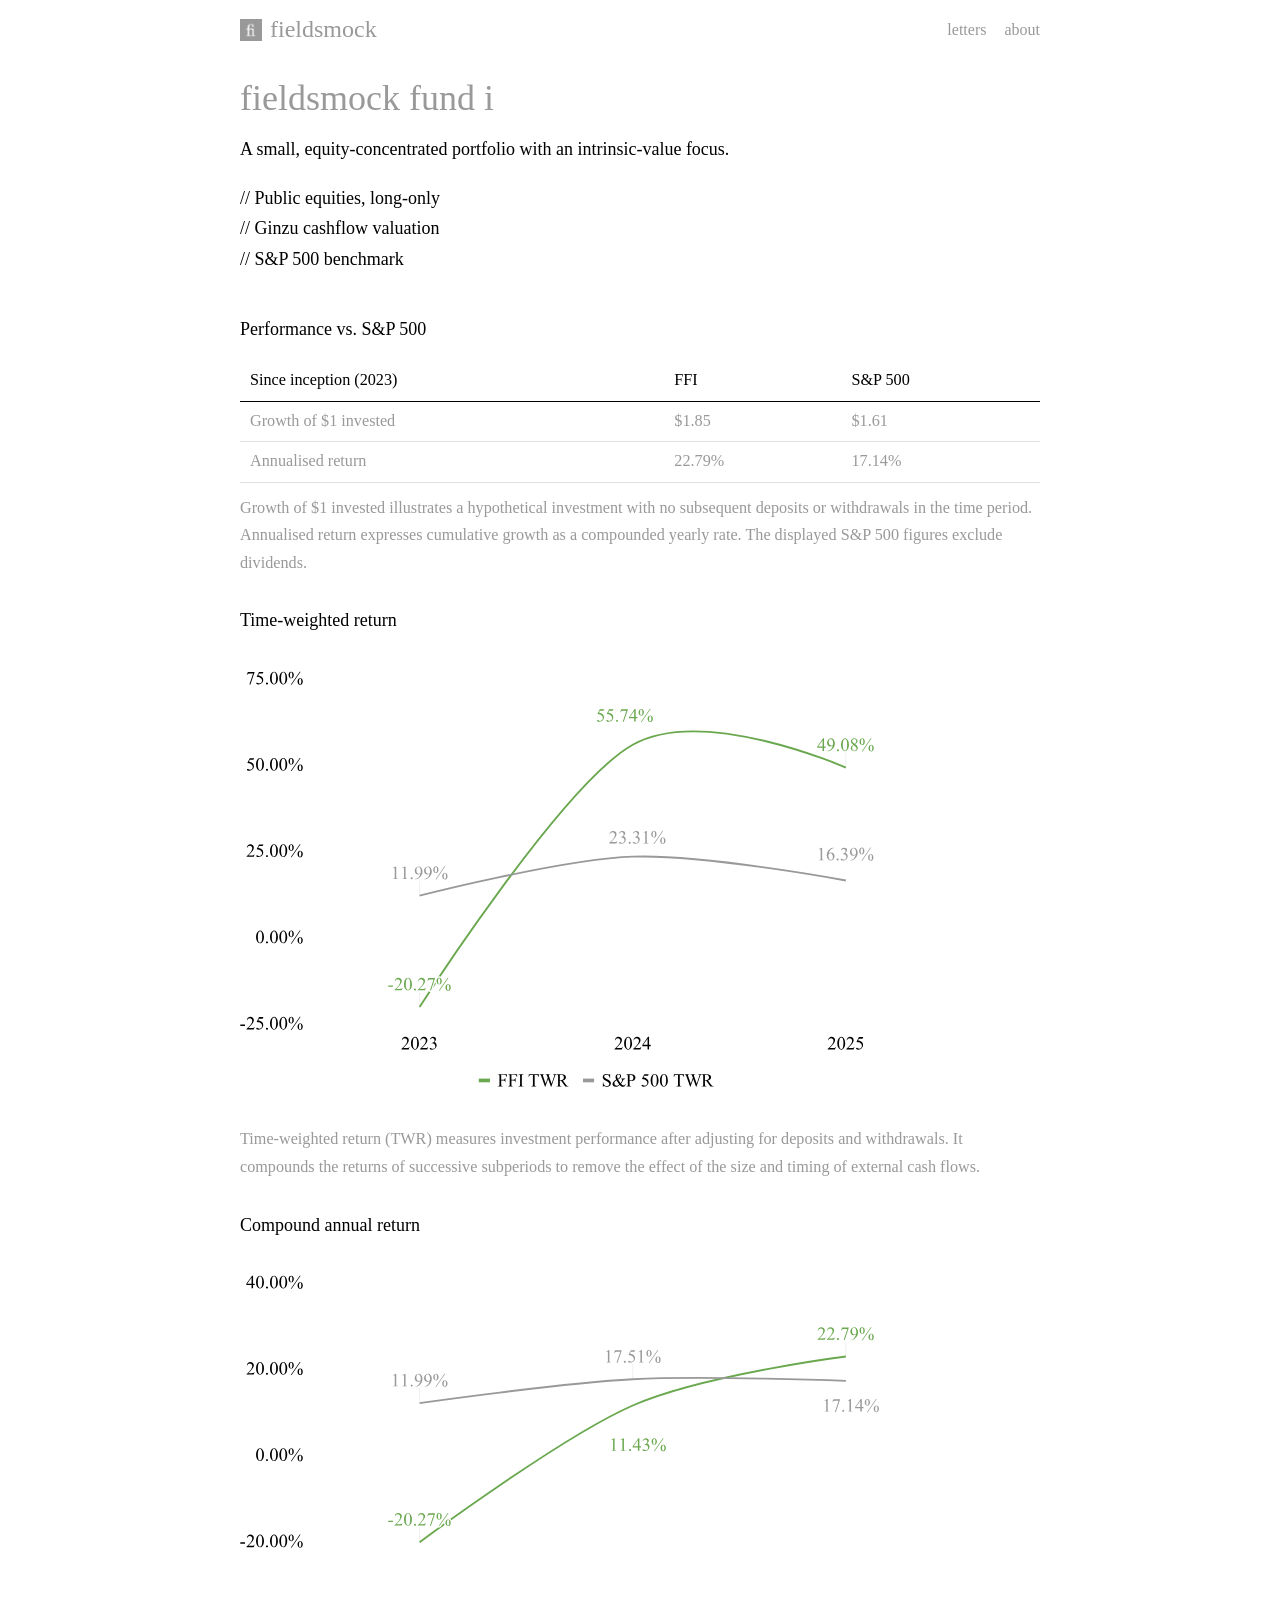
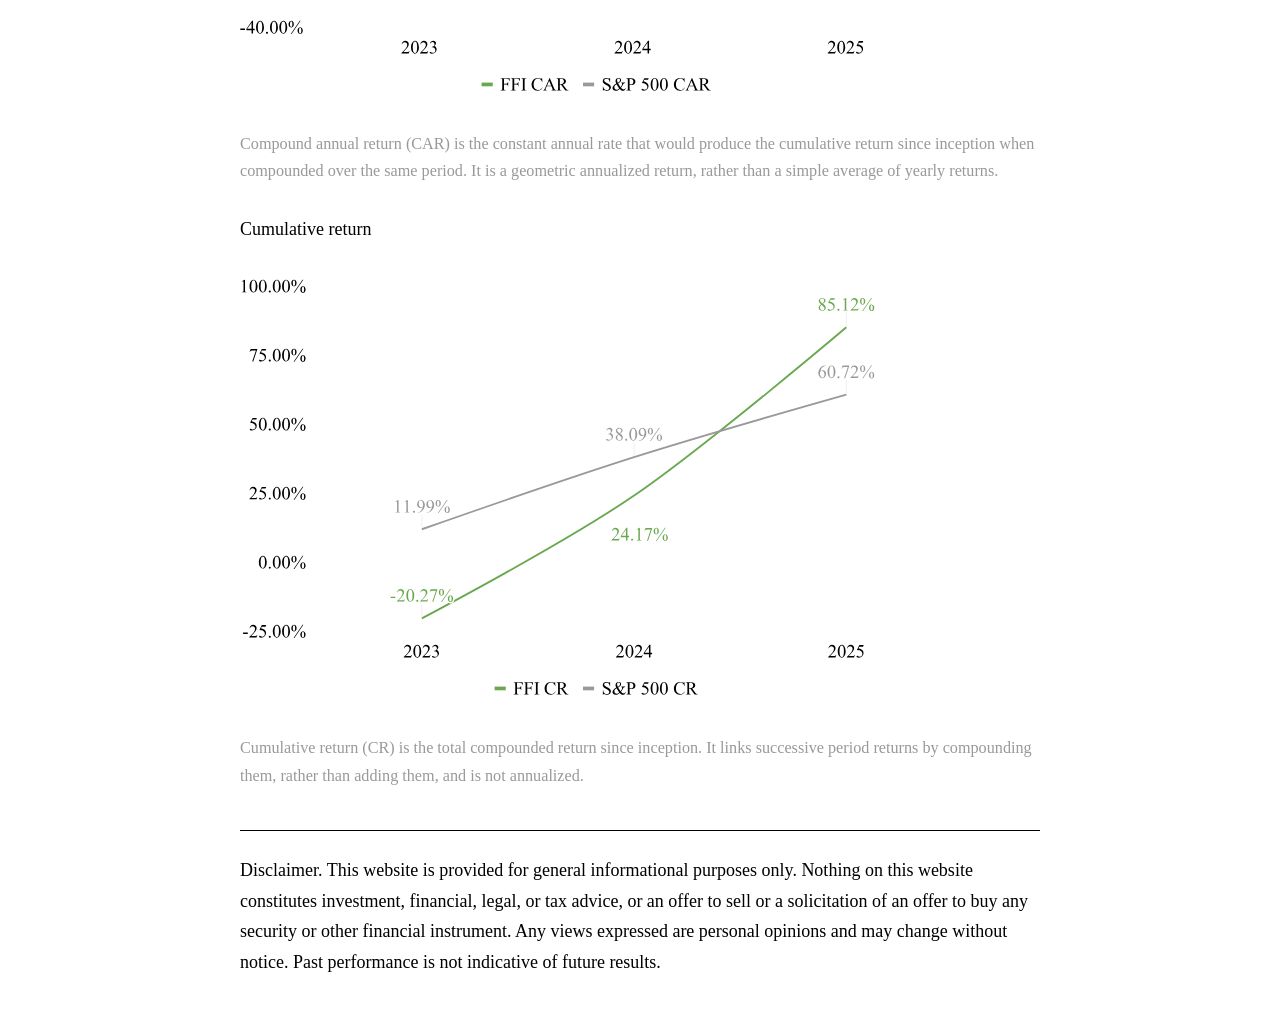
==== commit 0490938f: "Use black table headers and header dividers" ====
--- a/index.html
+++ b/index.html
@@ -201,8 +201,9 @@
     }
 
     .perf-table th {
-      color: #999999;
+      color: #000;
       font-weight: normal;
+      border-bottom-color: #000;
     }
 
     .perf-table td {
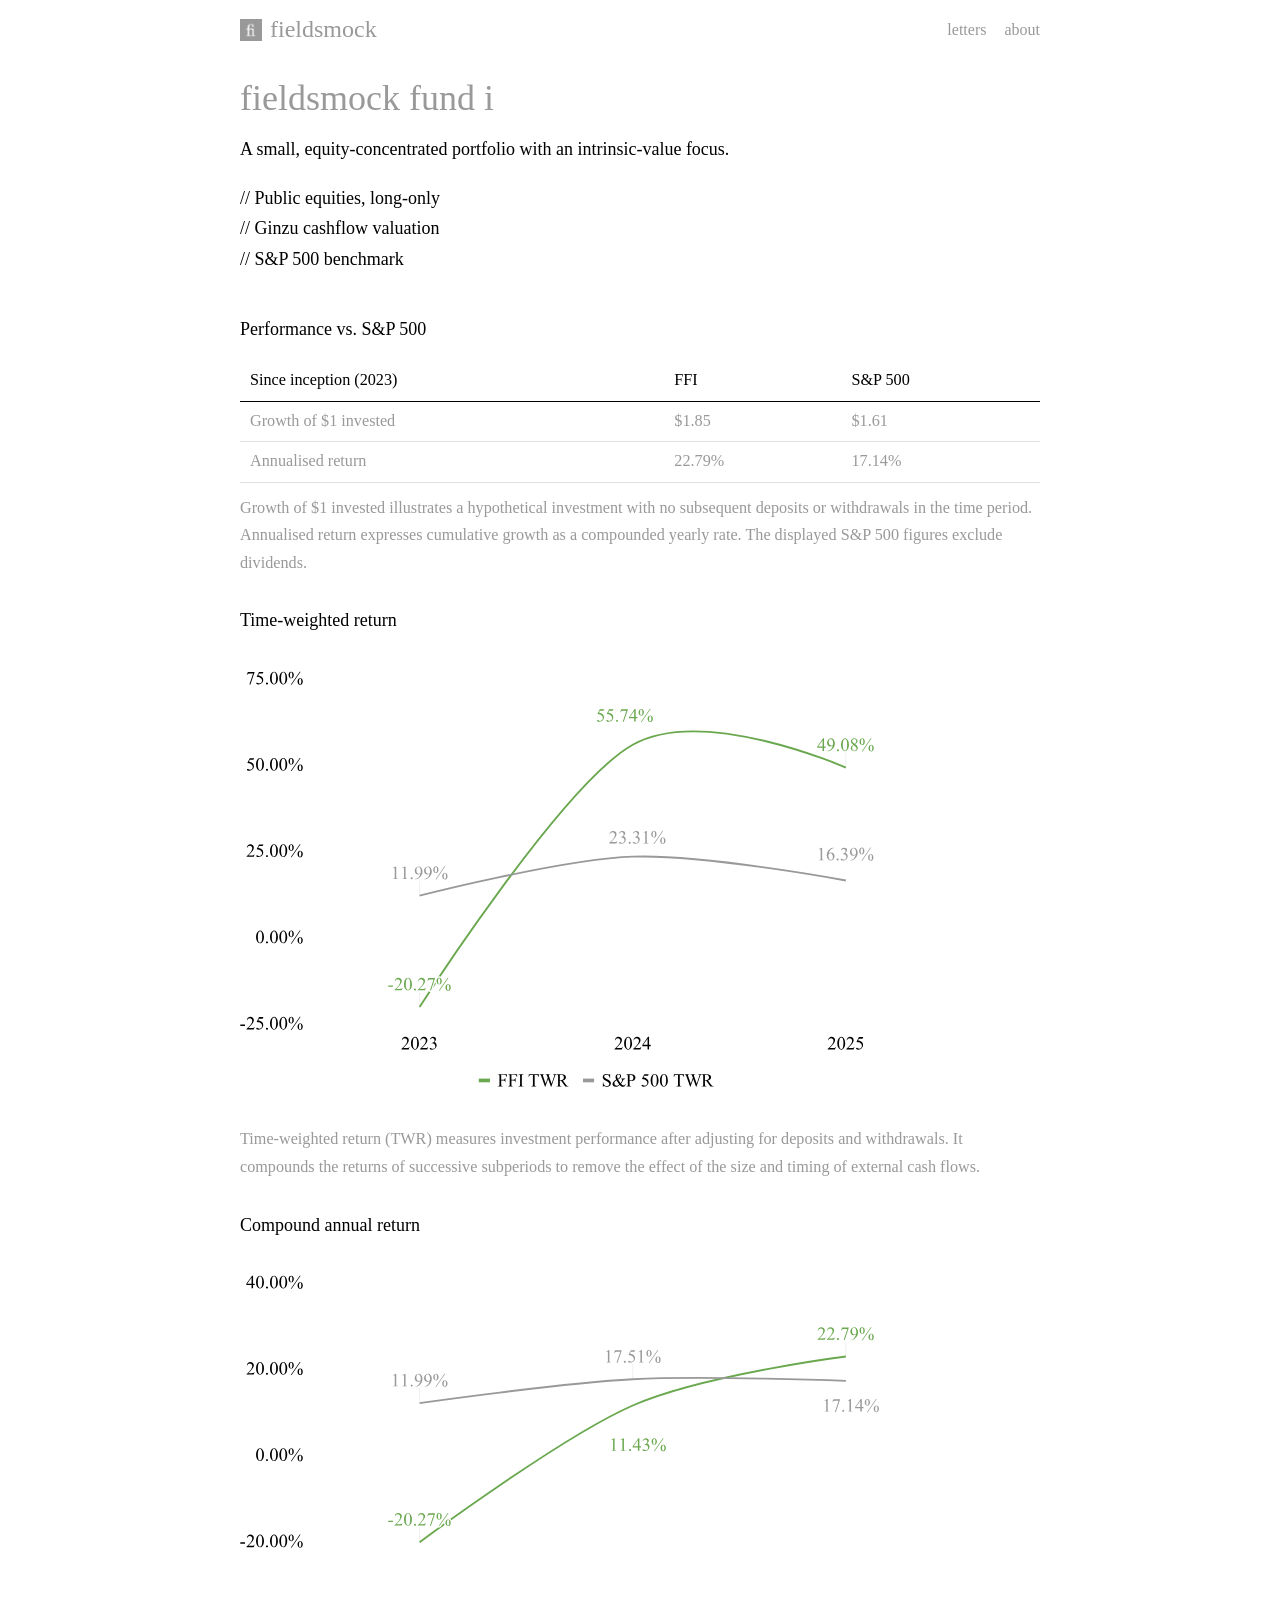
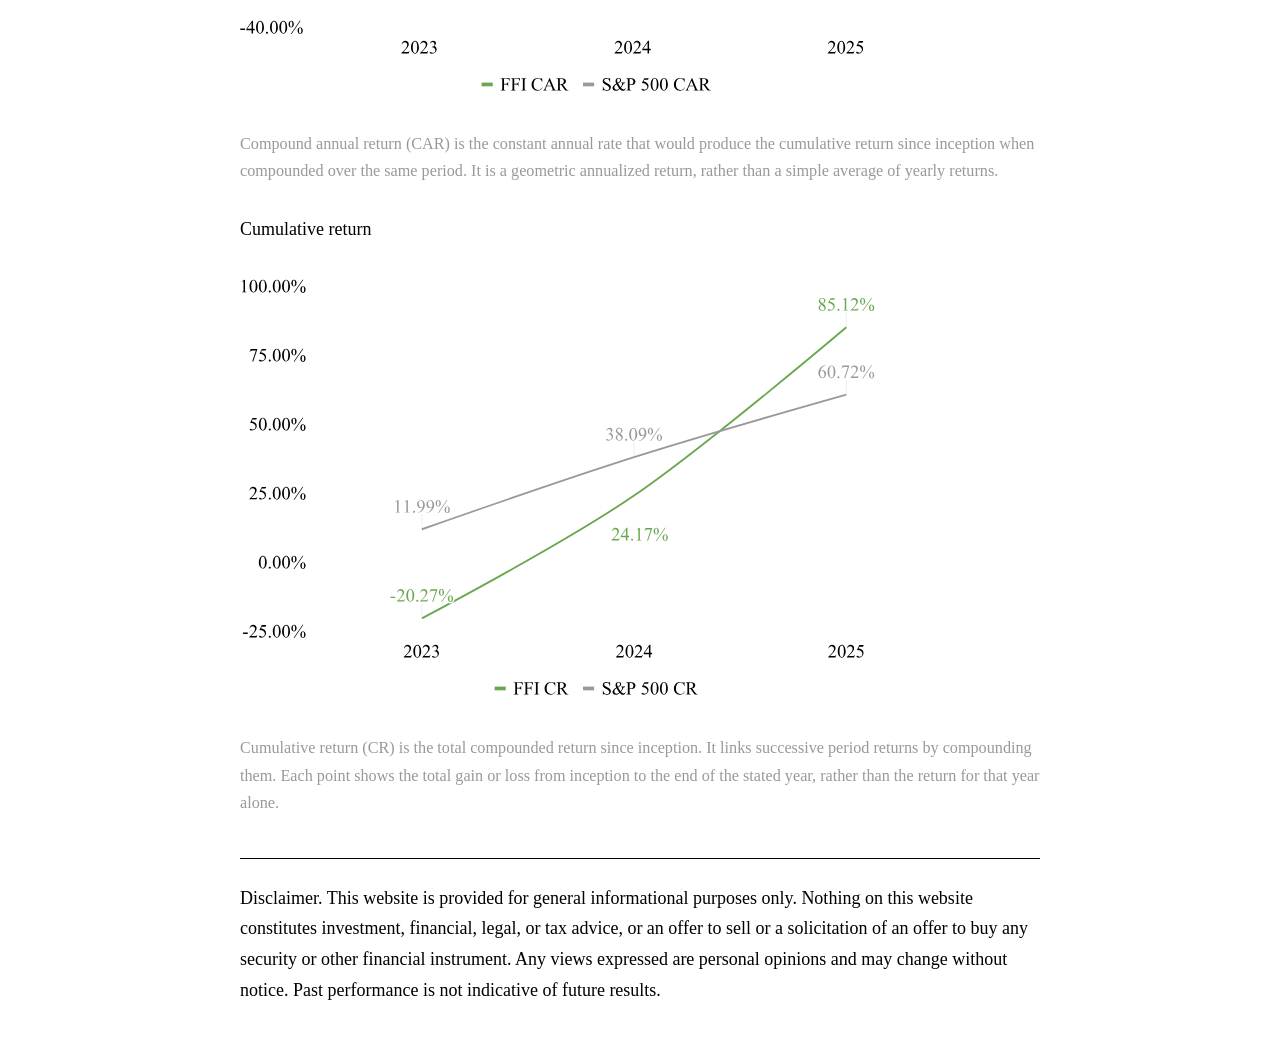
==== commit 23a07b04: "Clarify ledger price returns and cumulative return chart" ====
--- a/index.html
+++ b/index.html
@@ -391,7 +391,7 @@
   <div class="chart">
     <h2 class="chart-title">Cumulative return</h2>
     <svg version="1.1" viewBox="0.0 0.0 817.0 506.0" fill="none" stroke="none" stroke-linecap="square" stroke-miterlimit="10" width="817" height="506" xmlns:xlink="http://www.w3.org/1999/xlink" xmlns="http://www.w3.org/2000/svg"><path fill="#ffffff" fill-opacity="0.0" d="M0 0L817.0 0L817.0 506.0L0 506.0L0 0Z" fill-rule="nonzero"/><path stroke="#000000" stroke-width="1.0" stroke-linecap="butt" stroke-opacity="0.0" d="M107.5 383.5L791.5 383.5" fill-rule="nonzero"/><path stroke="#000000" stroke-width="1.0" stroke-linecap="butt" stroke-opacity="0.0" d="M107.5 358.5L791.5 358.5" fill-rule="nonzero"/><path stroke="#000000" stroke-width="1.0" stroke-linecap="butt" stroke-opacity="0.0" d="M107.5 308.5L791.5 308.5" fill-rule="nonzero"/><path stroke="#000000" stroke-width="1.0" stroke-linecap="butt" stroke-opacity="0.0" d="M107.5 284.5L791.5 284.5" fill-rule="nonzero"/><path stroke="#000000" stroke-width="1.0" stroke-linecap="butt" stroke-opacity="0.0" d="M107.5 234.5L791.5 234.5" fill-rule="nonzero"/><path stroke="#000000" stroke-width="1.0" stroke-linecap="butt" stroke-opacity="0.0" d="M107.5 209.5L791.5 209.5" fill-rule="nonzero"/><path stroke="#000000" stroke-width="1.0" stroke-linecap="butt" stroke-opacity="0.0" d="M107.5 160.5L791.5 160.5" fill-rule="nonzero"/><path stroke="#000000" stroke-width="1.0" stroke-linecap="butt" stroke-opacity="0.0" d="M107.5 135.5L791.5 135.5" fill-rule="nonzero"/><path stroke="#000000" stroke-width="1.0" stroke-linecap="butt" stroke-opacity="0.0" d="M107.5 86.5L791.5 86.5" fill-rule="nonzero"/><path stroke="#000000" stroke-width="1.0" stroke-linecap="butt" stroke-opacity="0.0" d="M107.5 61.5L791.5 61.5" fill-rule="nonzero"/><path stroke="#eeeeee" stroke-width="1.0" stroke-linecap="butt" d="M221.36667 377.79596L221.36667 393.79596" fill-rule="nonzero"/><path stroke="#eeeeee" stroke-width="1.0" stroke-linecap="butt" d="M677.63336 64.976006L677.63336 80.976006" fill-rule="nonzero"/><path stroke="#eeeeee" stroke-width="1.0" stroke-linecap="butt" d="M221.36667 282.04907L221.36667 298.04907" fill-rule="nonzero"/><path stroke="#eeeeee" stroke-width="1.0" stroke-linecap="butt" d="M449.5 204.56895L449.5 220.56895" fill-rule="nonzero"/><path stroke="#eeeeee" stroke-width="1.0" stroke-linecap="butt" d="M677.63336 137.3979L677.63336 153.3979" fill-rule="nonzero"/><clipPath id="id_0"><path d="M107.3 36.8L791.7 36.8L791.7 407.83334L107.3 407.83334L107.3 36.8Z" clip-rule="nonzero"/></clipPath><path stroke="#6aa84f" stroke-width="2.0" stroke-linecap="butt" clip-path="url(#id_0)" d="M221.36667 393.79596C221.36667 393.79596 373.45557 314.01947 449.5 261.8828C525.54443 209.74615 677.63336 80.976006 677.63336 80.976006" fill-rule="nonzero"/><path stroke="#999999" stroke-width="2.0" stroke-linecap="butt" clip-path="url(#id_0)" d="M221.36667 298.04907C221.36667 298.04907 373.45557 244.67749 449.5 220.56895C525.54443 196.46043 677.63336 153.3979 677.63336 153.3979" fill-rule="nonzero"/><path fill="#6aa84f" clip-path="url(#id_0)" d="M221.36667 393.79596C221.36667 393.79596 221.36667 393.79596 221.36667 393.79596C221.36667 393.79596 221.36667 393.79596 221.36667 393.79596C221.36667 393.79596 221.36667 393.79596 221.36667 393.79596C221.36667 393.79596 221.36667 393.79596 221.36667 393.79596Z" fill-rule="nonzero"/><path fill="#6aa84f" clip-path="url(#id_0)" d="M449.5 261.8828C449.5 261.8828 449.5 261.8828 449.5 261.8828C449.5 261.8828 449.5 261.8828 449.5 261.8828C449.5 261.8828 449.5 261.8828 449.5 261.8828C449.5 261.8828 449.5 261.8828 449.5 261.8828Z" fill-rule="nonzero"/><path fill="#6aa84f" clip-path="url(#id_0)" d="M677.63336 80.976006C677.63336 80.976006 677.63336 80.976006 677.63336 80.976006C677.63336 80.976006 677.63336 80.976006 677.63336 80.976006C677.63336 80.976006 677.63336 80.976006 677.63336 80.976006C677.63336 80.976006 677.63336 80.976006 677.63336 80.976006Z" fill-rule="nonzero"/><path fill="#000000" fill-opacity="0.0" clip-path="url(#id_0)" d="M224.36667 298.04907C224.36667 299.70593 223.02351 301.04907 221.36667 301.04907C219.70981 301.04907 218.36667 299.70593 218.36667 298.04907C218.36667 296.39224 219.70981 295.04907 221.36667 295.04907C223.02351 295.04907 224.36667 296.39224 224.36667 298.04907Z" fill-rule="nonzero"/><path fill="#000000" fill-opacity="0.0" clip-path="url(#id_0)" d="M452.5 220.56895C452.5 222.22581 451.15686 223.56895 449.5 223.56895C447.84314 223.56895 446.5 222.22581 446.5 220.56895C446.5 218.9121 447.84314 217.56895 449.5 217.56895C451.15686 217.56895 452.5 218.9121 452.5 220.56895Z" fill-rule="nonzero"/><path fill="#000000" fill-opacity="0.0" clip-path="url(#id_0)" d="M680.63336 153.3979C680.63336 155.05476 679.29016 156.3979 677.63336 156.3979C675.9765 156.3979 674.63336 155.05476 674.63336 153.3979C674.63336 151.74106 675.9765 150.3979 677.63336 150.3979C679.29016 150.3979 680.63336 151.74106 680.63336 153.3979Z" fill-rule="nonzero"/><path stroke="#ffffff" stroke-width="3.0" stroke-linejoin="round" stroke-linecap="round" d="M187.67917 370.5772L192.72604 370.5772L192.72604 372.04596L187.67917 372.04596L187.67917 370.5772ZM203.03854 373.24908L202.11667 375.79596L194.30417 375.79596L194.30417 375.43658Q197.74167 372.29596 199.14792 370.31158Q200.55417 368.31158 200.55417 366.65533Q200.55417 365.3897 199.77292 364.59283Q199.0073 363.78033 197.9448 363.78033Q196.96042 363.78033 196.17917 364.35846Q195.41354 364.92096 195.03854 366.0147L194.67917 366.0147Q194.92917 364.21783 195.92917 363.24908Q196.9448 362.28033 198.46042 362.28033Q200.0698 362.28033 201.14792 363.31158Q202.22604 364.34283 202.22604 365.74908Q202.22604 366.7647 201.7573 367.7647Q201.03854 369.34283 199.41354 371.12408Q196.97604 373.78033 196.3823 374.3272L199.83542 374.3272Q200.8823 374.3272 201.30417 374.24908Q201.74167 374.17096 202.08542 373.93658Q202.42917 373.68658 202.67917 373.24908L203.03854 373.24908ZM204.58542 369.24908Q204.58542 366.98346 205.27292 365.35846Q205.96042 363.71783 207.08542 362.92096Q207.97604 362.28033 208.91354 362.28033Q210.42917 362.28033 211.64792 363.8272Q213.14792 365.74908 213.14792 369.04596Q213.14792 371.35846 212.47604 372.96783Q211.8198 374.5772 210.78854 375.31158Q209.77292 376.03033 208.80417 376.03033Q206.91354 376.03033 205.64792 373.79596Q204.58542 371.90533 204.58542 369.24908ZM206.5073 369.49908Q206.5073 372.23346 207.17917 373.9522Q207.74167 375.42096 208.83542 375.42096Q209.36667 375.42096 209.92917 374.9522Q210.49167 374.46783 210.78854 373.35846Q211.24167 371.67096 211.24167 368.62408Q211.24167 366.35846 210.77292 364.84283Q210.41354 363.71783 209.86667 363.24908Q209.46042 362.92096 208.89792 362.92096Q208.22604 362.92096 207.71042 363.5147Q207.0073 364.3272 206.7573 366.0772Q206.5073 367.81158 206.5073 369.49908ZM216.36667 373.90533Q216.8198 373.90533 217.1323 374.21783Q217.4448 374.53033 217.4448 374.98346Q217.4448 375.43658 217.1323 375.7647Q216.8198 376.0772 216.36667 376.0772Q215.91354 376.0772 215.60104 375.7647Q215.28854 375.43658 215.28854 374.98346Q215.28854 374.53033 215.60104 374.21783Q215.91354 373.90533 216.36667 373.90533ZM228.03854 373.24908L227.11667 375.79596L219.30417 375.79596L219.30417 375.43658Q222.74167 372.29596 224.14792 370.31158Q225.55417 368.31158 225.55417 366.65533Q225.55417 365.3897 224.77292 364.59283Q224.0073 363.78033 222.9448 363.78033Q221.96042 363.78033 221.17917 364.35846Q220.41354 364.92096 220.03854 366.0147L219.67917 366.0147Q219.92917 364.21783 220.92917 363.24908Q221.9448 362.28033 223.46042 362.28033Q225.0698 362.28033 226.14792 363.31158Q227.22604 364.34283 227.22604 365.74908Q227.22604 366.7647 226.7573 367.7647Q226.03854 369.34283 224.41354 371.12408Q221.97604 373.78033 221.3823 374.3272L224.83542 374.3272Q225.8823 374.3272 226.30417 374.24908Q226.74167 374.17096 227.08542 373.93658Q227.42917 373.68658 227.67917 373.24908L228.03854 373.24908ZM230.8823 362.54596L237.97604 362.54596L237.97604 362.92096L233.5698 376.0772L232.47604 376.0772L236.42917 364.1397L232.78854 364.1397Q231.67917 364.1397 231.21042 364.40533Q230.39792 364.85846 229.89792 365.79596L229.61667 365.68658L230.8823 362.54596ZM252.46042 362.24908L242.8198 376.34283L241.9448 376.34283L251.58542 362.24908L252.46042 362.24908ZM242.42917 362.24908Q243.74167 362.24908 244.46042 363.34283Q245.1948 364.43658 245.1948 365.85846Q245.1948 367.54596 244.36667 368.48346Q243.55417 369.40533 242.39792 369.40533Q241.6323 369.40533 240.97604 368.98346Q240.33542 368.56158 239.9448 367.71783Q239.5698 366.87408 239.5698 365.85846Q239.5698 364.8272 239.96042 363.96783Q240.35104 363.09283 241.02292 362.67096Q241.71042 362.24908 242.42917 362.24908ZM242.39792 362.79596Q241.89792 362.79596 241.5073 363.3897Q241.11667 363.96783 241.11667 365.84283Q241.11667 367.2022 241.33542 367.92096Q241.5073 368.4522 241.85104 368.74908Q242.05417 368.92096 242.36667 368.92096Q242.83542 368.92096 243.16354 368.40533Q243.64792 367.65533 243.64792 365.90533Q243.64792 364.04596 243.17917 363.29596Q242.86667 362.79596 242.39792 362.79596ZM252.0073 369.21783Q252.71042 369.21783 253.39792 369.67096Q254.08542 370.10846 254.46042 370.9522Q254.83542 371.78033 254.83542 372.78033Q254.83542 374.5147 254.0073 375.43658Q253.17917 376.34283 252.03854 376.34283Q251.33542 376.34283 250.66354 375.90533Q249.99167 375.46783 249.60104 374.65533Q249.22604 373.8272 249.22604 372.78033Q249.22604 371.7647 249.60104 370.92096Q249.99167 370.06158 250.66354 369.6397Q251.33542 369.21783 252.0073 369.21783ZM252.02292 369.73346Q251.55417 369.73346 251.21042 370.2647Q250.77292 370.9522 250.77292 372.85846Q250.77292 374.60846 251.22604 375.29596Q251.55417 375.79596 252.02292 375.79596Q252.47604 375.79596 252.8198 375.2647Q253.28854 374.54596 253.28854 372.81158Q253.28854 370.96783 252.8198 370.23346Q252.5073 369.73346 252.02292 369.73346Z" fill-rule="nonzero"/><path fill="#6aa84f" d="M187.67917 370.5772L192.72604 370.5772L192.72604 372.04596L187.67917 372.04596L187.67917 370.5772ZM203.03854 373.24908L202.11667 375.79596L194.30417 375.79596L194.30417 375.43658Q197.74167 372.29596 199.14792 370.31158Q200.55417 368.31158 200.55417 366.65533Q200.55417 365.3897 199.77292 364.59283Q199.0073 363.78033 197.9448 363.78033Q196.96042 363.78033 196.17917 364.35846Q195.41354 364.92096 195.03854 366.0147L194.67917 366.0147Q194.92917 364.21783 195.92917 363.24908Q196.9448 362.28033 198.46042 362.28033Q200.0698 362.28033 201.14792 363.31158Q202.22604 364.34283 202.22604 365.74908Q202.22604 366.7647 201.7573 367.7647Q201.03854 369.34283 199.41354 371.12408Q196.97604 373.78033 196.3823 374.3272L199.83542 374.3272Q200.8823 374.3272 201.30417 374.24908Q201.74167 374.17096 202.08542 373.93658Q202.42917 373.68658 202.67917 373.24908L203.03854 373.24908ZM204.58542 369.24908Q204.58542 366.98346 205.27292 365.35846Q205.96042 363.71783 207.08542 362.92096Q207.97604 362.28033 208.91354 362.28033Q210.42917 362.28033 211.64792 363.8272Q213.14792 365.74908 213.14792 369.04596Q213.14792 371.35846 212.47604 372.96783Q211.8198 374.5772 210.78854 375.31158Q209.77292 376.03033 208.80417 376.03033Q206.91354 376.03033 205.64792 373.79596Q204.58542 371.90533 204.58542 369.24908ZM206.5073 369.49908Q206.5073 372.23346 207.17917 373.9522Q207.74167 375.42096 208.83542 375.42096Q209.36667 375.42096 209.92917 374.9522Q210.49167 374.46783 210.78854 373.35846Q211.24167 371.67096 211.24167 368.62408Q211.24167 366.35846 210.77292 364.84283Q210.41354 363.71783 209.86667 363.24908Q209.46042 362.92096 208.89792 362.92096Q208.22604 362.92096 207.71042 363.5147Q207.0073 364.3272 206.7573 366.0772Q206.5073 367.81158 206.5073 369.49908ZM216.36667 373.90533Q216.8198 373.90533 217.1323 374.21783Q217.4448 374.53033 217.4448 374.98346Q217.4448 375.43658 217.1323 375.7647Q216.8198 376.0772 216.36667 376.0772Q215.91354 376.0772 215.60104 375.7647Q215.28854 375.43658 215.28854 374.98346Q215.28854 374.53033 215.60104 374.21783Q215.91354 373.90533 216.36667 373.90533ZM228.03854 373.24908L227.11667 375.79596L219.30417 375.79596L219.30417 375.43658Q222.74167 372.29596 224.14792 370.31158Q225.55417 368.31158 225.55417 366.65533Q225.55417 365.3897 224.77292 364.59283Q224.0073 363.78033 222.9448 363.78033Q221.96042 363.78033 221.17917 364.35846Q220.41354 364.92096 220.03854 366.0147L219.67917 366.0147Q219.92917 364.21783 220.92917 363.24908Q221.9448 362.28033 223.46042 362.28033Q225.0698 362.28033 226.14792 363.31158Q227.22604 364.34283 227.22604 365.74908Q227.22604 366.7647 226.7573 367.7647Q226.03854 369.34283 224.41354 371.12408Q221.97604 373.78033 221.3823 374.3272L224.83542 374.3272Q225.8823 374.3272 226.30417 374.24908Q226.74167 374.17096 227.08542 373.93658Q227.42917 373.68658 227.67917 373.24908L228.03854 373.24908ZM230.8823 362.54596L237.97604 362.54596L237.97604 362.92096L233.5698 376.0772L232.47604 376.0772L236.42917 364.1397L232.78854 364.1397Q231.67917 364.1397 231.21042 364.40533Q230.39792 364.85846 229.89792 365.79596L229.61667 365.68658L230.8823 362.54596ZM252.46042 362.24908L242.8198 376.34283L241.9448 376.34283L251.58542 362.24908L252.46042 362.24908ZM242.42917 362.24908Q243.74167 362.24908 244.46042 363.34283Q245.1948 364.43658 245.1948 365.85846Q245.1948 367.54596 244.36667 368.48346Q243.55417 369.40533 242.39792 369.40533Q241.6323 369.40533 240.97604 368.98346Q240.33542 368.56158 239.9448 367.71783Q239.5698 366.87408 239.5698 365.85846Q239.5698 364.8272 239.96042 363.96783Q240.35104 363.09283 241.02292 362.67096Q241.71042 362.24908 242.42917 362.24908ZM242.39792 362.79596Q241.89792 362.79596 241.5073 363.3897Q241.11667 363.96783 241.11667 365.84283Q241.11667 367.2022 241.33542 367.92096Q241.5073 368.4522 241.85104 368.74908Q242.05417 368.92096 242.36667 368.92096Q242.83542 368.92096 243.16354 368.40533Q243.64792 367.65533 243.64792 365.90533Q243.64792 364.04596 243.17917 363.29596Q242.86667 362.79596 242.39792 362.79596ZM252.0073 369.21783Q252.71042 369.21783 253.39792 369.67096Q254.08542 370.10846 254.46042 370.9522Q254.83542 371.78033 254.83542 372.78033Q254.83542 374.5147 254.0073 375.43658Q253.17917 376.34283 252.03854 376.34283Q251.33542 376.34283 250.66354 375.90533Q249.99167 375.46783 249.60104 374.65533Q249.22604 373.8272 249.22604 372.78033Q249.22604 371.7647 249.60104 370.92096Q249.99167 370.06158 250.66354 369.6397Q251.33542 369.21783 252.0073 369.21783ZM252.02292 369.73346Q251.55417 369.73346 251.21042 370.2647Q250.77292 370.9522 250.77292 372.85846Q250.77292 374.60846 251.22604 375.29596Q251.55417 375.79596 252.02292 375.79596Q252.47604 375.79596 252.8198 375.2647Q253.28854 374.54596 253.28854 372.81158Q253.28854 370.96783 252.8198 370.23346Q252.5073 369.73346 252.02292 369.73346Z" fill-rule="nonzero"/><path stroke="#ffffff" stroke-width="3.0" stroke-linejoin="round" stroke-linecap="round" d="M433.93707 307.4832L433.0152 310.03006L425.2027 310.03006L425.2027 309.6707Q428.6402 306.53006 430.04645 304.5457Q431.4527 302.5457 431.4527 300.88943Q431.4527 299.6238 430.67145 298.82693Q429.90582 298.01443 428.84332 298.01443Q427.85895 298.01443 427.0777 298.59256Q426.31207 299.15506 425.93707 300.2488L425.5777 300.2488Q425.8277 298.45193 426.8277 297.4832Q427.84332 296.51443 429.35895 296.51443Q430.96832 296.51443 432.04645 297.5457Q433.12457 298.57693 433.12457 299.9832Q433.12457 300.9988 432.65582 301.9988Q431.93707 303.57693 430.31207 305.3582Q427.87457 308.01443 427.28082 308.5613L430.73395 308.5613Q431.78082 308.5613 432.2027 308.4832Q432.6402 308.40506 432.98395 308.1707Q433.3277 307.9207 433.5777 307.4832L433.93707 307.4832ZM444.0777 305.13943L444.0777 306.53006L442.29645 306.53006L442.29645 310.03006L440.68707 310.03006L440.68707 306.53006L435.0777 306.53006L435.0777 305.28006L441.21832 296.51443L442.29645 296.51443L442.29645 305.13943L444.0777 305.13943ZM440.68707 305.13943L440.68707 298.57693L436.03082 305.13943L440.68707 305.13943ZM447.2652 308.13943Q447.71832 308.13943 448.03082 308.45193Q448.34332 308.76443 448.34332 309.21756Q448.34332 309.6707 448.03082 309.9988Q447.71832 310.3113 447.2652 310.3113Q446.81207 310.3113 446.49957 309.9988Q446.18707 309.6707 446.18707 309.21756Q446.18707 308.76443 446.49957 308.45193Q446.81207 308.13943 447.2652 308.13943ZM452.10895 298.09256L455.3277 296.51443L455.65582 296.51443L455.65582 307.70193Q455.65582 308.8113 455.74957 309.09256Q455.84332 309.3582 456.12457 309.51443Q456.42145 309.65506 457.3277 309.6707L457.3277 310.03006L452.34332 310.03006L452.34332 309.6707Q453.28082 309.65506 453.54645 309.51443Q453.8277 309.3582 453.93707 309.1238Q454.04645 308.88943 454.04645 307.70193L454.04645 300.5457Q454.04645 299.1082 453.9527 298.6863Q453.87457 298.3738 453.68707 298.2332Q453.5152 298.09256 453.2652 298.09256Q452.90582 298.09256 452.24957 298.38943L452.10895 298.09256ZM461.78082 296.78006L468.87457 296.78006L468.87457 297.15506L464.46832 310.3113L463.37457 310.3113L467.3277 298.3738L463.68707 298.3738Q462.5777 298.3738 462.10895 298.63943Q461.29645 299.09256 460.79645 300.03006L460.5152 299.9207L461.78082 296.78006ZM483.35895 296.4832L473.71832 310.57693L472.84332 310.57693L482.48395 296.4832L483.35895 296.4832ZM473.3277 296.4832Q474.6402 296.4832 475.35895 297.57693Q476.09332 298.6707 476.09332 300.09256Q476.09332 301.78006 475.2652 302.71756Q474.4527 303.63943 473.29645 303.63943Q472.53082 303.63943 471.87457 303.21756Q471.23395 302.7957 470.84332 301.95193Q470.46832 301.1082 470.46832 300.09256Q470.46832 299.0613 470.85895 298.20193Q471.24957 297.32693 471.92145 296.90506Q472.60895 296.4832 473.3277 296.4832ZM473.29645 297.03006Q472.79645 297.03006 472.40582 297.6238Q472.0152 298.20193 472.0152 300.07693Q472.0152 301.4363 472.23395 302.15506Q472.40582 302.6863 472.74957 302.9832Q472.9527 303.15506 473.2652 303.15506Q473.73395 303.15506 474.06207 302.63943Q474.54645 301.88943 474.54645 300.13943Q474.54645 298.28006 474.0777 297.53006Q473.7652 297.03006 473.29645 297.03006ZM482.90582 303.45193Q483.60895 303.45193 484.29645 303.90506Q484.98395 304.34256 485.35895 305.1863Q485.73395 306.01443 485.73395 307.01443Q485.73395 308.7488 484.90582 309.6707Q484.0777 310.57693 482.93707 310.57693Q482.23395 310.57693 481.56207 310.13943Q480.8902 309.70193 480.49957 308.88943Q480.12457 308.0613 480.12457 307.01443Q480.12457 305.9988 480.49957 305.15506Q480.8902 304.2957 481.56207 303.8738Q482.23395 303.45193 482.90582 303.45193ZM482.92145 303.96756Q482.4527 303.96756 482.10895 304.4988Q481.67145 305.1863 481.67145 307.09256Q481.67145 308.84256 482.12457 309.53006Q482.4527 310.03006 482.92145 310.03006Q483.37457 310.03006 483.71832 309.4988Q484.18707 308.78006 484.18707 307.0457Q484.18707 305.20193 483.71832 304.46756Q483.40582 303.96756 482.92145 303.96756Z" fill-rule="nonzero"/><path fill="#6aa84f" d="M433.93707 307.4832L433.0152 310.03006L425.2027 310.03006L425.2027 309.6707Q428.6402 306.53006 430.04645 304.5457Q431.4527 302.5457 431.4527 300.88943Q431.4527 299.6238 430.67145 298.82693Q429.90582 298.01443 428.84332 298.01443Q427.85895 298.01443 427.0777 298.59256Q426.31207 299.15506 425.93707 300.2488L425.5777 300.2488Q425.8277 298.45193 426.8277 297.4832Q427.84332 296.51443 429.35895 296.51443Q430.96832 296.51443 432.04645 297.5457Q433.12457 298.57693 433.12457 299.9832Q433.12457 300.9988 432.65582 301.9988Q431.93707 303.57693 430.31207 305.3582Q427.87457 308.01443 427.28082 308.5613L430.73395 308.5613Q431.78082 308.5613 432.2027 308.4832Q432.6402 308.40506 432.98395 308.1707Q433.3277 307.9207 433.5777 307.4832L433.93707 307.4832ZM444.0777 305.13943L444.0777 306.53006L442.29645 306.53006L442.29645 310.03006L440.68707 310.03006L440.68707 306.53006L435.0777 306.53006L435.0777 305.28006L441.21832 296.51443L442.29645 296.51443L442.29645 305.13943L444.0777 305.13943ZM440.68707 305.13943L440.68707 298.57693L436.03082 305.13943L440.68707 305.13943ZM447.2652 308.13943Q447.71832 308.13943 448.03082 308.45193Q448.34332 308.76443 448.34332 309.21756Q448.34332 309.6707 448.03082 309.9988Q447.71832 310.3113 447.2652 310.3113Q446.81207 310.3113 446.49957 309.9988Q446.18707 309.6707 446.18707 309.21756Q446.18707 308.76443 446.49957 308.45193Q446.81207 308.13943 447.2652 308.13943ZM452.10895 298.09256L455.3277 296.51443L455.65582 296.51443L455.65582 307.70193Q455.65582 308.8113 455.74957 309.09256Q455.84332 309.3582 456.12457 309.51443Q456.42145 309.65506 457.3277 309.6707L457.3277 310.03006L452.34332 310.03006L452.34332 309.6707Q453.28082 309.65506 453.54645 309.51443Q453.8277 309.3582 453.93707 309.1238Q454.04645 308.88943 454.04645 307.70193L454.04645 300.5457Q454.04645 299.1082 453.9527 298.6863Q453.87457 298.3738 453.68707 298.2332Q453.5152 298.09256 453.2652 298.09256Q452.90582 298.09256 452.24957 298.38943L452.10895 298.09256ZM461.78082 296.78006L468.87457 296.78006L468.87457 297.15506L464.46832 310.3113L463.37457 310.3113L467.3277 298.3738L463.68707 298.3738Q462.5777 298.3738 462.10895 298.63943Q461.29645 299.09256 460.79645 300.03006L460.5152 299.9207L461.78082 296.78006ZM483.35895 296.4832L473.71832 310.57693L472.84332 310.57693L482.48395 296.4832L483.35895 296.4832ZM473.3277 296.4832Q474.6402 296.4832 475.35895 297.57693Q476.09332 298.6707 476.09332 300.09256Q476.09332 301.78006 475.2652 302.71756Q474.4527 303.63943 473.29645 303.63943Q472.53082 303.63943 471.87457 303.21756Q471.23395 302.7957 470.84332 301.95193Q470.46832 301.1082 470.46832 300.09256Q470.46832 299.0613 470.85895 298.20193Q471.24957 297.32693 471.92145 296.90506Q472.60895 296.4832 473.3277 296.4832ZM473.29645 297.03006Q472.79645 297.03006 472.40582 297.6238Q472.0152 298.20193 472.0152 300.07693Q472.0152 301.4363 472.23395 302.15506Q472.40582 302.6863 472.74957 302.9832Q472.9527 303.15506 473.2652 303.15506Q473.73395 303.15506 474.06207 302.63943Q474.54645 301.88943 474.54645 300.13943Q474.54645 298.28006 474.0777 297.53006Q473.7652 297.03006 473.29645 297.03006ZM482.90582 303.45193Q483.60895 303.45193 484.29645 303.90506Q484.98395 304.34256 485.35895 305.1863Q485.73395 306.01443 485.73395 307.01443Q485.73395 308.7488 484.90582 309.6707Q484.0777 310.57693 482.93707 310.57693Q482.23395 310.57693 481.56207 310.13943Q480.8902 309.70193 480.49957 308.88943Q480.12457 308.0613 480.12457 307.01443Q480.12457 305.9988 480.49957 305.15506Q480.8902 304.2957 481.56207 303.8738Q482.23395 303.45193 482.90582 303.45193ZM482.92145 303.96756Q482.4527 303.96756 482.10895 304.4988Q481.67145 305.1863 481.67145 307.09256Q481.67145 308.84256 482.12457 309.53006Q482.4527 310.03006 482.92145 310.03006Q483.37457 310.03006 483.71832 309.4988Q484.18707 308.78006 484.18707 307.0457Q484.18707 305.20193 483.71832 304.46756Q483.40582 303.96756 482.92145 303.96756Z" fill-rule="nonzero"/><path stroke="#ffffff" stroke-width="3.0" stroke-linejoin="round" stroke-linecap="round" d="M650.4771 56.30413Q648.899 55.02288 648.44586 54.24163Q647.99274 53.46038 647.99274 52.61663Q647.99274 51.319756 648.9771 50.39788Q649.9771 49.46038 651.63336 49.46038Q653.24274 49.46038 654.2115 50.33538Q655.19586 51.194756 655.19586 52.30413Q655.19586 53.05413 654.6646 53.83538Q654.13336 54.601006 652.4615 55.64788Q654.18024 56.976006 654.74274 57.726006Q655.4771 58.726006 655.4771 59.83538Q655.4771 61.226006 654.4146 62.226006Q653.3521 63.21038 651.61774 63.21038Q649.74274 63.21038 648.68024 62.02288Q647.8521 61.08538 647.8521 59.96038Q647.8521 59.08538 648.43024 58.226006Q649.024 57.351006 650.4771 56.30413ZM652.00836 55.257256Q653.18024 54.21038 653.49274 53.601006Q653.80524 52.99163 653.80524 52.21038Q653.80524 51.194756 653.2271 50.61663Q652.649 50.02288 651.649 50.02288Q650.6646 50.02288 650.0396 50.601006Q649.4146 51.17913 649.4146 51.944756Q649.4146 52.46038 649.6646 52.976006Q649.93024 53.476006 650.399 53.92913L652.00836 55.257256ZM650.93024 56.67913Q650.11774 57.36663 649.7271 58.17913Q649.3365 58.976006 649.3365 59.913506Q649.3365 61.163506 650.024 61.92913Q650.7115 62.67913 651.774 62.67913Q652.8365 62.67913 653.4615 62.08538Q654.1021 61.49163 654.1021 60.64788Q654.1021 59.944756 653.7271 59.382256Q653.0396 58.351006 650.93024 56.67913ZM665.32086 49.726006L664.55524 51.39788L660.57086 51.39788L659.69586 53.163506Q662.2896 53.55413 663.80524 55.101006Q665.1021 56.42913 665.1021 58.226006Q665.1021 59.257256 664.68024 60.14788Q664.25836 61.038506 663.6021 61.663506Q662.9615 62.288506 662.1646 62.67913Q661.05524 63.21038 659.86774 63.21038Q658.68024 63.21038 658.13336 62.80413Q657.5865 62.39788 657.5865 61.913506Q657.5865 61.632256 657.80524 61.42913Q658.0396 61.21038 658.38336 61.21038Q658.63336 61.21038 658.82086 61.288506Q659.024 61.36663 659.4771 61.694756Q660.2115 62.21038 660.9615 62.21038Q662.1021 62.21038 662.9615 61.351006Q663.8365 60.476006 663.8365 59.24163Q663.8365 58.038506 663.05524 57.007256Q662.2896 55.96038 660.93024 55.382256Q659.86774 54.944756 658.024 54.882256L660.57086 49.726006L665.32086 49.726006ZM669.13336 61.08538Q669.5865 61.08538 669.899 61.39788Q670.2115 61.71038 670.2115 62.163506Q670.2115 62.61663 669.899 62.944756Q669.5865 63.257256 669.13336 63.257256Q668.68024 63.257256 668.36774 62.944756Q668.05524 62.61663 668.05524 62.163506Q668.05524 61.71038 668.36774 61.39788Q668.68024 61.08538 669.13336 61.08538ZM673.9771 51.038506L677.19586 49.46038L677.524 49.46038L677.524 60.64788Q677.524 61.757256 677.61774 62.038506Q677.7115 62.30413 677.99274 62.46038Q678.2896 62.601006 679.19586 62.61663L679.19586 62.976006L674.2115 62.976006L674.2115 62.61663Q675.149 62.601006 675.4146 62.46038Q675.69586 62.30413 675.80524 62.069756Q675.9146 61.83538 675.9146 60.64788L675.9146 53.49163Q675.9146 52.05413 675.82086 51.632256Q675.74274 51.319756 675.55524 51.17913Q675.38336 51.038506 675.13336 51.038506Q674.774 51.038506 674.11774 51.33538L673.9771 51.038506ZM690.80524 60.42913L689.88336 62.976006L682.07086 62.976006L682.07086 62.61663Q685.50836 59.476006 686.9146 57.49163Q688.32086 55.49163 688.32086 53.83538Q688.32086 52.569756 687.5396 51.77288Q686.774 50.96038 685.7115 50.96038Q684.7271 50.96038 683.94586 51.538506Q683.18024 52.101006 682.80524 53.194756L682.44586 53.194756Q682.69586 51.39788 683.69586 50.42913Q684.7115 49.46038 686.2271 49.46038Q687.8365 49.46038 688.9146 50.49163Q689.99274 51.52288 689.99274 52.92913Q689.99274 53.944756 689.524 54.944756Q688.80524 56.52288 687.18024 58.30413Q684.74274 60.96038 684.149 61.507256L687.6021 61.507256Q688.649 61.507256 689.07086 61.42913Q689.50836 61.351006 689.8521 61.11663Q690.19586 60.86663 690.44586 60.42913L690.80524 60.42913ZM705.2271 49.42913L695.5865 63.52288L694.7115 63.52288L704.3521 49.42913L705.2271 49.42913ZM695.19586 49.42913Q696.50836 49.42913 697.2271 50.52288Q697.9615 51.61663 697.9615 53.038506Q697.9615 54.726006 697.13336 55.663506Q696.32086 56.58538 695.1646 56.58538Q694.399 56.58538 693.74274 56.163506Q693.1021 55.74163 692.7115 54.89788Q692.3365 54.05413 692.3365 53.038506Q692.3365 52.007256 692.7271 51.14788Q693.11774 50.27288 693.7896 49.851006Q694.4771 49.42913 695.19586 49.42913ZM695.1646 49.976006Q694.6646 49.976006 694.274 50.569756Q693.88336 51.14788 693.88336 53.02288Q693.88336 54.382256 694.1021 55.101006Q694.274 55.632256 694.61774 55.92913Q694.82086 56.101006 695.13336 56.101006Q695.6021 56.101006 695.93024 55.58538Q696.4146 54.83538 696.4146 53.08538Q696.4146 51.226006 695.94586 50.476006Q695.63336 49.976006 695.1646 49.976006ZM704.774 56.39788Q705.4771 56.39788 706.1646 56.851006Q706.8521 57.288506 707.2271 58.132256Q707.6021 58.96038 707.6021 59.96038Q707.6021 61.694756 706.774 62.61663Q705.94586 63.52288 704.80524 63.52288Q704.1021 63.52288 703.43024 63.08538Q702.75836 62.64788 702.36774 61.83538Q701.99274 61.007256 701.99274 59.96038Q701.99274 58.944756 702.36774 58.101006Q702.75836 57.24163 703.43024 56.819756Q704.1021 56.39788 704.774 56.39788ZM704.7896 56.913506Q704.32086 56.913506 703.9771 57.444756Q703.5396 58.132256 703.5396 60.038506Q703.5396 61.788506 703.99274 62.476006Q704.32086 62.976006 704.7896 62.976006Q705.24274 62.976006 705.5865 62.444756Q706.05524 61.726006 706.05524 59.99163Q706.05524 58.14788 705.5865 57.413506Q705.274 56.913506 704.7896 56.913506Z" fill-rule="nonzero"/><path fill="#6aa84f" d="M650.4771 56.30413Q648.899 55.02288 648.44586 54.24163Q647.99274 53.46038 647.99274 52.61663Q647.99274 51.319756 648.9771 50.39788Q649.9771 49.46038 651.63336 49.46038Q653.24274 49.46038 654.2115 50.33538Q655.19586 51.194756 655.19586 52.30413Q655.19586 53.05413 654.6646 53.83538Q654.13336 54.601006 652.4615 55.64788Q654.18024 56.976006 654.74274 57.726006Q655.4771 58.726006 655.4771 59.83538Q655.4771 61.226006 654.4146 62.226006Q653.3521 63.21038 651.61774 63.21038Q649.74274 63.21038 648.68024 62.02288Q647.8521 61.08538 647.8521 59.96038Q647.8521 59.08538 648.43024 58.226006Q649.024 57.351006 650.4771 56.30413ZM652.00836 55.257256Q653.18024 54.21038 653.49274 53.601006Q653.80524 52.99163 653.80524 52.21038Q653.80524 51.194756 653.2271 50.61663Q652.649 50.02288 651.649 50.02288Q650.6646 50.02288 650.0396 50.601006Q649.4146 51.17913 649.4146 51.944756Q649.4146 52.46038 649.6646 52.976006Q649.93024 53.476006 650.399 53.92913L652.00836 55.257256ZM650.93024 56.67913Q650.11774 57.36663 649.7271 58.17913Q649.3365 58.976006 649.3365 59.913506Q649.3365 61.163506 650.024 61.92913Q650.7115 62.67913 651.774 62.67913Q652.8365 62.67913 653.4615 62.08538Q654.1021 61.49163 654.1021 60.64788Q654.1021 59.944756 653.7271 59.382256Q653.0396 58.351006 650.93024 56.67913ZM665.32086 49.726006L664.55524 51.39788L660.57086 51.39788L659.69586 53.163506Q662.2896 53.55413 663.80524 55.101006Q665.1021 56.42913 665.1021 58.226006Q665.1021 59.257256 664.68024 60.14788Q664.25836 61.038506 663.6021 61.663506Q662.9615 62.288506 662.1646 62.67913Q661.05524 63.21038 659.86774 63.21038Q658.68024 63.21038 658.13336 62.80413Q657.5865 62.39788 657.5865 61.913506Q657.5865 61.632256 657.80524 61.42913Q658.0396 61.21038 658.38336 61.21038Q658.63336 61.21038 658.82086 61.288506Q659.024 61.36663 659.4771 61.694756Q660.2115 62.21038 660.9615 62.21038Q662.1021 62.21038 662.9615 61.351006Q663.8365 60.476006 663.8365 59.24163Q663.8365 58.038506 663.05524 57.007256Q662.2896 55.96038 660.93024 55.382256Q659.86774 54.944756 658.024 54.882256L660.57086 49.726006L665.32086 49.726006ZM669.13336 61.08538Q669.5865 61.08538 669.899 61.39788Q670.2115 61.71038 670.2115 62.163506Q670.2115 62.61663 669.899 62.944756Q669.5865 63.257256 669.13336 63.257256Q668.68024 63.257256 668.36774 62.944756Q668.05524 62.61663 668.05524 62.163506Q668.05524 61.71038 668.36774 61.39788Q668.68024 61.08538 669.13336 61.08538ZM673.9771 51.038506L677.19586 49.46038L677.524 49.46038L677.524 60.64788Q677.524 61.757256 677.61774 62.038506Q677.7115 62.30413 677.99274 62.46038Q678.2896 62.601006 679.19586 62.61663L679.19586 62.976006L674.2115 62.976006L674.2115 62.61663Q675.149 62.601006 675.4146 62.46038Q675.69586 62.30413 675.80524 62.069756Q675.9146 61.83538 675.9146 60.64788L675.9146 53.49163Q675.9146 52.05413 675.82086 51.632256Q675.74274 51.319756 675.55524 51.17913Q675.38336 51.038506 675.13336 51.038506Q674.774 51.038506 674.11774 51.33538L673.9771 51.038506ZM690.80524 60.42913L689.88336 62.976006L682.07086 62.976006L682.07086 62.61663Q685.50836 59.476006 686.9146 57.49163Q688.32086 55.49163 688.32086 53.83538Q688.32086 52.569756 687.5396 51.77288Q686.774 50.96038 685.7115 50.96038Q684.7271 50.96038 683.94586 51.538506Q683.18024 52.101006 682.80524 53.194756L682.44586 53.194756Q682.69586 51.39788 683.69586 50.42913Q684.7115 49.46038 686.2271 49.46038Q687.8365 49.46038 688.9146 50.49163Q689.99274 51.52288 689.99274 52.92913Q689.99274 53.944756 689.524 54.944756Q688.80524 56.52288 687.18024 58.30413Q684.74274 60.96038 684.149 61.507256L687.6021 61.507256Q688.649 61.507256 689.07086 61.42913Q689.50836 61.351006 689.8521 61.11663Q690.19586 60.86663 690.44586 60.42913L690.80524 60.42913ZM705.2271 49.42913L695.5865 63.52288L694.7115 63.52288L704.3521 49.42913L705.2271 49.42913ZM695.19586 49.42913Q696.50836 49.42913 697.2271 50.52288Q697.9615 51.61663 697.9615 53.038506Q697.9615 54.726006 697.13336 55.663506Q696.32086 56.58538 695.1646 56.58538Q694.399 56.58538 693.74274 56.163506Q693.1021 55.74163 692.7115 54.89788Q692.3365 54.05413 692.3365 53.038506Q692.3365 52.007256 692.7271 51.14788Q693.11774 50.27288 693.7896 49.851006Q694.4771 49.42913 695.19586 49.42913ZM695.1646 49.976006Q694.6646 49.976006 694.274 50.569756Q693.88336 51.14788 693.88336 53.02288Q693.88336 54.382256 694.1021 55.101006Q694.274 55.632256 694.61774 55.92913Q694.82086 56.101006 695.13336 56.101006Q695.6021 56.101006 695.93024 55.58538Q696.4146 54.83538 696.4146 53.08538Q696.4146 51.226006 695.94586 50.476006Q695.63336 49.976006 695.1646 49.976006ZM704.774 56.39788Q705.4771 56.39788 706.1646 56.851006Q706.8521 57.288506 707.2271 58.132256Q707.6021 58.96038 707.6021 59.96038Q707.6021 61.694756 706.774 62.61663Q705.94586 63.52288 704.80524 63.52288Q704.1021 63.52288 703.43024 63.08538Q702.75836 62.64788 702.36774 61.83538Q701.99274 61.007256 701.99274 59.96038Q701.99274 58.944756 702.36774 58.101006Q702.75836 57.24163 703.43024 56.819756Q704.1021 56.39788 704.774 56.39788ZM704.7896 56.913506Q704.32086 56.913506 703.9771 57.444756Q703.5396 58.132256 703.5396 60.038506Q703.5396 61.788506 703.99274 62.476006Q704.32086 62.976006 704.7896 62.976006Q705.24274 62.976006 705.5865 62.444756Q706.05524 61.726006 706.05524 59.99163Q706.05524 58.14788 705.5865 57.413506Q705.274 56.913506 704.7896 56.913506Z" fill-rule="nonzero"/><path stroke="#ffffff" stroke-width="3.0" stroke-linejoin="round" stroke-linecap="round" d="M192.71042 268.11157L195.92917 266.53345L196.2573 266.53345L196.2573 277.72095Q196.2573 278.83032 196.35104 279.11157Q196.4448 279.3772 196.72604 279.53345Q197.02292 279.67407 197.92917 279.6897L197.92917 280.04907L192.9448 280.04907L192.9448 279.6897Q193.8823 279.67407 194.14792 279.53345Q194.42917 279.3772 194.53854 279.14282Q194.64792 278.90845 194.64792 277.72095L194.64792 270.5647Q194.64792 269.1272 194.55417 268.70532Q194.47604 268.39282 194.28854 268.2522Q194.11667 268.11157 193.86667 268.11157Q193.5073 268.11157 192.85104 268.40845L192.71042 268.11157ZM202.71042 268.11157L205.92917 266.53345L206.2573 266.53345L206.2573 277.72095Q206.2573 278.83032 206.35104 279.11157Q206.4448 279.3772 206.72604 279.53345Q207.02292 279.67407 207.92917 279.6897L207.92917 280.04907L202.9448 280.04907L202.9448 279.6897Q203.8823 279.67407 204.14792 279.53345Q204.42917 279.3772 204.53854 279.14282Q204.64792 278.90845 204.64792 277.72095L204.64792 270.5647Q204.64792 269.1272 204.55417 268.70532Q204.47604 268.39282 204.28854 268.2522Q204.11667 268.11157 203.86667 268.11157Q203.5073 268.11157 202.85104 268.40845L202.71042 268.11157ZM212.86667 278.15845Q213.3198 278.15845 213.6323 278.47095Q213.9448 278.78345 213.9448 279.23657Q213.9448 279.6897 213.6323 280.01782Q213.3198 280.33032 212.86667 280.33032Q212.41354 280.33032 212.10104 280.01782Q211.78854 279.6897 211.78854 279.23657Q211.78854 278.78345 212.10104 278.47095Q212.41354 278.15845 212.86667 278.15845ZM216.42917 280.33032L216.42917 279.95532Q217.6948 279.9397 218.78854 279.3772Q219.8823 278.79907 220.89792 277.3772Q221.91354 275.9397 222.3198 274.23657Q220.78854 275.22095 219.55417 275.22095Q218.14792 275.22095 217.14792 274.14282Q216.16354 273.0647 216.16354 271.28345Q216.16354 269.53345 217.14792 268.1897Q218.35104 266.53345 220.28854 266.53345Q221.91354 266.53345 223.08542 267.8772Q224.5073 269.54907 224.5073 272.0022Q224.5073 274.20532 223.41354 276.1272Q222.33542 278.03345 220.41354 279.28345Q218.83542 280.33032 216.97604 280.33032L216.42917 280.33032ZM222.47604 273.51782Q222.64792 272.2522 222.64792 271.48657Q222.64792 270.53345 222.3198 269.4397Q222.0073 268.34595 221.41354 267.76782Q220.8198 267.17407 220.0698 267.17407Q219.21042 267.17407 218.55417 267.95532Q217.89792 268.73657 217.89792 270.26782Q217.89792 272.33032 218.77292 273.5022Q219.39792 274.33032 220.33542 274.33032Q220.77292 274.33032 221.3823 274.1272Q222.0073 273.90845 222.47604 273.51782ZM226.42917 280.33032L226.42917 279.95532Q227.6948 279.9397 228.78854 279.3772Q229.8823 278.79907 230.89792 277.3772Q231.91354 275.9397 232.3198 274.23657Q230.78854 275.22095 229.55417 275.22095Q228.14792 275.22095 227.14792 274.14282Q226.16354 273.0647 226.16354 271.28345Q226.16354 269.53345 227.14792 268.1897Q228.35104 266.53345 230.28854 266.53345Q231.91354 266.53345 233.08542 267.8772Q234.5073 269.54907 234.5073 272.0022Q234.5073 274.20532 233.41354 276.1272Q232.33542 278.03345 230.41354 279.28345Q228.83542 280.33032 226.97604 280.33032L226.42917 280.33032ZM232.47604 273.51782Q232.64792 272.2522 232.64792 271.48657Q232.64792 270.53345 232.3198 269.4397Q232.0073 268.34595 231.41354 267.76782Q230.8198 267.17407 230.0698 267.17407Q229.21042 267.17407 228.55417 267.95532Q227.89792 268.73657 227.89792 270.26782Q227.89792 272.33032 228.77292 273.5022Q229.39792 274.33032 230.33542 274.33032Q230.77292 274.33032 231.3823 274.1272Q232.0073 273.90845 232.47604 273.51782ZM248.96042 266.5022L239.3198 280.59595L238.4448 280.59595L248.08542 266.5022L248.96042 266.5022ZM238.92917 266.5022Q240.24167 266.5022 240.96042 267.59595Q241.6948 268.6897 241.6948 270.11157Q241.6948 271.79907 240.86667 272.73657Q240.05417 273.65845 238.89792 273.65845Q238.1323 273.65845 237.47604 273.23657Q236.83542 272.8147 236.4448 271.97095Q236.0698 271.1272 236.0698 270.11157Q236.0698 269.08032 236.46042 268.22095Q236.85104 267.34595 237.52292 266.92407Q238.21042 266.5022 238.92917 266.5022ZM238.89792 267.04907Q238.39792 267.04907 238.0073 267.64282Q237.61667 268.22095 237.61667 270.09595Q237.61667 271.45532 237.83542 272.17407Q238.0073 272.70532 238.35104 273.0022Q238.55417 273.17407 238.86667 273.17407Q239.33542 273.17407 239.66354 272.65845Q240.14792 271.90845 240.14792 270.15845Q240.14792 268.29907 239.67917 267.54907Q239.36667 267.04907 238.89792 267.04907ZM248.5073 273.47095Q249.21042 273.47095 249.89792 273.92407Q250.58542 274.36157 250.96042 275.20532Q251.33542 276.03345 251.33542 277.03345Q251.33542 278.76782 250.5073 279.6897Q249.67917 280.59595 248.53854 280.59595Q247.83542 280.59595 247.16354 280.15845Q246.49167 279.72095 246.10104 278.90845Q245.72604 278.08032 245.72604 277.03345Q245.72604 276.01782 246.10104 275.17407Q246.49167 274.3147 247.16354 273.89282Q247.83542 273.47095 248.5073 273.47095ZM248.52292 273.98657Q248.05417 273.98657 247.71042 274.51782Q247.27292 275.20532 247.27292 277.11157Q247.27292 278.86157 247.72604 279.54907Q248.05417 280.04907 248.52292 280.04907Q248.97604 280.04907 249.3198 279.51782Q249.78854 278.79907 249.78854 277.0647Q249.78854 275.22095 249.3198 274.48657Q249.0073 273.98657 248.52292 273.98657Z" fill-rule="nonzero"/><path fill="#999999" d="M192.71042 268.11157L195.92917 266.53345L196.2573 266.53345L196.2573 277.72095Q196.2573 278.83032 196.35104 279.11157Q196.4448 279.3772 196.72604 279.53345Q197.02292 279.67407 197.92917 279.6897L197.92917 280.04907L192.9448 280.04907L192.9448 279.6897Q193.8823 279.67407 194.14792 279.53345Q194.42917 279.3772 194.53854 279.14282Q194.64792 278.90845 194.64792 277.72095L194.64792 270.5647Q194.64792 269.1272 194.55417 268.70532Q194.47604 268.39282 194.28854 268.2522Q194.11667 268.11157 193.86667 268.11157Q193.5073 268.11157 192.85104 268.40845L192.71042 268.11157ZM202.71042 268.11157L205.92917 266.53345L206.2573 266.53345L206.2573 277.72095Q206.2573 278.83032 206.35104 279.11157Q206.4448 279.3772 206.72604 279.53345Q207.02292 279.67407 207.92917 279.6897L207.92917 280.04907L202.9448 280.04907L202.9448 279.6897Q203.8823 279.67407 204.14792 279.53345Q204.42917 279.3772 204.53854 279.14282Q204.64792 278.90845 204.64792 277.72095L204.64792 270.5647Q204.64792 269.1272 204.55417 268.70532Q204.47604 268.39282 204.28854 268.2522Q204.11667 268.11157 203.86667 268.11157Q203.5073 268.11157 202.85104 268.40845L202.71042 268.11157ZM212.86667 278.15845Q213.3198 278.15845 213.6323 278.47095Q213.9448 278.78345 213.9448 279.23657Q213.9448 279.6897 213.6323 280.01782Q213.3198 280.33032 212.86667 280.33032Q212.41354 280.33032 212.10104 280.01782Q211.78854 279.6897 211.78854 279.23657Q211.78854 278.78345 212.10104 278.47095Q212.41354 278.15845 212.86667 278.15845ZM216.42917 280.33032L216.42917 279.95532Q217.6948 279.9397 218.78854 279.3772Q219.8823 278.79907 220.89792 277.3772Q221.91354 275.9397 222.3198 274.23657Q220.78854 275.22095 219.55417 275.22095Q218.14792 275.22095 217.14792 274.14282Q216.16354 273.0647 216.16354 271.28345Q216.16354 269.53345 217.14792 268.1897Q218.35104 266.53345 220.28854 266.53345Q221.91354 266.53345 223.08542 267.8772Q224.5073 269.54907 224.5073 272.0022Q224.5073 274.20532 223.41354 276.1272Q222.33542 278.03345 220.41354 279.28345Q218.83542 280.33032 216.97604 280.33032L216.42917 280.33032ZM222.47604 273.51782Q222.64792 272.2522 222.64792 271.48657Q222.64792 270.53345 222.3198 269.4397Q222.0073 268.34595 221.41354 267.76782Q220.8198 267.17407 220.0698 267.17407Q219.21042 267.17407 218.55417 267.95532Q217.89792 268.73657 217.89792 270.26782Q217.89792 272.33032 218.77292 273.5022Q219.39792 274.33032 220.33542 274.33032Q220.77292 274.33032 221.3823 274.1272Q222.0073 273.90845 222.47604 273.51782ZM226.42917 280.33032L226.42917 279.95532Q227.6948 279.9397 228.78854 279.3772Q229.8823 278.79907 230.89792 277.3772Q231.91354 275.9397 232.3198 274.23657Q230.78854 275.22095 229.55417 275.22095Q228.14792 275.22095 227.14792 274.14282Q226.16354 273.0647 226.16354 271.28345Q226.16354 269.53345 227.14792 268.1897Q228.35104 266.53345 230.28854 266.53345Q231.91354 266.53345 233.08542 267.8772Q234.5073 269.54907 234.5073 272.0022Q234.5073 274.20532 233.41354 276.1272Q232.33542 278.03345 230.41354 279.28345Q228.83542 280.33032 226.97604 280.33032L226.42917 280.33032ZM232.47604 273.51782Q232.64792 272.2522 232.64792 271.48657Q232.64792 270.53345 232.3198 269.4397Q232.0073 268.34595 231.41354 267.76782Q230.8198 267.17407 230.0698 267.17407Q229.21042 267.17407 228.55417 267.95532Q227.89792 268.73657 227.89792 270.26782Q227.89792 272.33032 228.77292 273.5022Q229.39792 274.33032 230.33542 274.33032Q230.77292 274.33032 231.3823 274.1272Q232.0073 273.90845 232.47604 273.51782ZM248.96042 266.5022L239.3198 280.59595L238.4448 280.59595L248.08542 266.5022L248.96042 266.5022ZM238.92917 266.5022Q240.24167 266.5022 240.96042 267.59595Q241.6948 268.6897 241.6948 270.11157Q241.6948 271.79907 240.86667 272.73657Q240.05417 273.65845 238.89792 273.65845Q238.1323 273.65845 237.47604 273.23657Q236.83542 272.8147 236.4448 271.97095Q236.0698 271.1272 236.0698 270.11157Q236.0698 269.08032 236.46042 268.22095Q236.85104 267.34595 237.52292 266.92407Q238.21042 266.5022 238.92917 266.5022ZM238.89792 267.04907Q238.39792 267.04907 238.0073 267.64282Q237.61667 268.22095 237.61667 270.09595Q237.61667 271.45532 237.83542 272.17407Q238.0073 272.70532 238.35104 273.0022Q238.55417 273.17407 238.86667 273.17407Q239.33542 273.17407 239.66354 272.65845Q240.14792 271.90845 240.14792 270.15845Q240.14792 268.29907 239.67917 267.54907Q239.36667 267.04907 238.89792 267.04907ZM248.5073 273.47095Q249.21042 273.47095 249.89792 273.92407Q250.58542 274.36157 250.96042 275.20532Q251.33542 276.03345 251.33542 277.03345Q251.33542 278.76782 250.5073 279.6897Q249.67917 280.59595 248.53854 280.59595Q247.83542 280.59595 247.16354 280.15845Q246.49167 279.72095 246.10104 278.90845Q245.72604 278.08032 245.72604 277.03345Q245.72604 276.01782 246.10104 275.17407Q246.49167 274.3147 247.16354 273.89282Q247.83542 273.47095 248.5073 273.47095ZM248.52292 273.98657Q248.05417 273.98657 247.71042 274.51782Q247.27292 275.20532 247.27292 277.11157Q247.27292 278.86157 247.72604 279.54907Q248.05417 280.04907 248.52292 280.04907Q248.97604 280.04907 249.3198 279.51782Q249.78854 278.79907 249.78854 277.0647Q249.78854 275.22095 249.3198 274.48657Q249.0073 273.98657 248.52292 273.98657Z" fill-rule="nonzero"/><path stroke="#ffffff" stroke-width="3.0" stroke-linejoin="round" stroke-linecap="round" d="M419.51562 191.8502Q420.07812 190.50645 420.9375 189.7877Q421.8125 189.05333 423.09375 189.05333Q424.6875 189.05333 425.54688 190.08458Q426.1875 190.86583 426.1875 191.74083Q426.1875 193.17833 424.375 194.7252Q425.59375 195.20958 426.21875 196.1002Q426.84375 196.9752 426.84375 198.17833Q426.84375 199.89708 425.75 201.1627Q424.32812 202.80333 421.60938 202.80333Q420.28125 202.80333 419.79688 202.4752Q419.3125 202.13145 419.3125 201.75645Q419.3125 201.4752 419.53125 201.25645Q419.76562 201.0377 420.09375 201.0377Q420.34375 201.0377 420.59375 201.11583Q420.75 201.17833 421.32812 201.49083Q421.92188 201.7877 422.15625 201.8502Q422.51562 201.95958 422.92188 201.95958Q423.92188 201.95958 424.65625 201.19395Q425.39062 200.4127 425.39062 199.3502Q425.39062 198.58458 425.04688 197.8502Q424.79688 197.30333 424.5 197.02208Q424.07812 196.63145 423.34375 196.31895Q422.60938 195.99083 421.84375 195.99083L421.53125 195.99083L421.53125 195.70958Q422.3125 195.6002 423.07812 195.14708Q423.85938 194.69395 424.20312 194.05333Q424.5625 193.39708 424.5625 192.63145Q424.5625 191.61583 423.9375 191.00645Q423.3125 190.38145 422.375 190.38145Q420.85938 190.38145 419.84375 192.00645L419.51562 191.8502ZM432.34375 195.89708Q430.76562 194.61583 430.3125 193.83458Q429.85938 193.05333 429.85938 192.20958Q429.85938 190.9127 430.84375 189.99083Q431.84375 189.05333 433.5 189.05333Q435.10938 189.05333 436.07812 189.92833Q437.0625 190.7877 437.0625 191.89708Q437.0625 192.64708 436.53125 193.42833Q436.0 194.19395 434.32812 195.24083Q436.04688 196.56895 436.60938 197.31895Q437.34375 198.31895 437.34375 199.42833Q437.34375 200.81895 436.28125 201.81895Q435.21875 202.80333 433.48438 202.80333Q431.60938 202.80333 430.54688 201.61583Q429.71875 200.67833 429.71875 199.55333Q429.71875 198.67833 430.29688 197.81895Q430.89062 196.94395 432.34375 195.89708ZM433.875 194.8502Q435.04688 193.80333 435.35938 193.19395Q435.67188 192.58458 435.67188 191.80333Q435.67188 190.7877 435.09375 190.20958Q434.51562 189.61583 433.51562 189.61583Q432.53125 189.61583 431.90625 190.19395Q431.28125 190.77208 431.28125 191.5377Q431.28125 192.05333 431.53125 192.56895Q431.79688 193.06895 432.26562 193.52208L433.875 194.8502ZM432.79688 196.27208Q431.98438 196.95958 431.59375 197.77208Q431.20312 198.56895 431.20312 199.50645Q431.20312 200.75645 431.89062 201.52208Q432.57812 202.27208 433.64062 202.27208Q434.70312 202.27208 435.32812 201.67833Q435.96875 201.08458 435.96875 200.24083Q435.96875 199.5377 435.59375 198.9752Q434.90625 197.94395 432.79688 196.27208ZM441.0 200.67833Q441.45312 200.67833 441.76562 200.99083Q442.07812 201.30333 442.07812 201.75645Q442.07812 202.20958 441.76562 202.5377Q441.45312 202.8502 441.0 202.8502Q440.54688 202.8502 440.23438 202.5377Q439.92188 202.20958 439.92188 201.75645Q439.92188 201.30333 440.23438 200.99083Q440.54688 200.67833 441.0 200.67833ZM444.21875 196.02208Q444.21875 193.75645 444.90625 192.13145Q445.59375 190.49083 446.71875 189.69395Q447.60938 189.05333 448.54688 189.05333Q450.0625 189.05333 451.28125 190.6002Q452.78125 192.52208 452.78125 195.81895Q452.78125 198.13145 452.10938 199.74083Q451.45312 201.3502 450.42188 202.08458Q449.40625 202.80333 448.4375 202.80333Q446.54688 202.80333 445.28125 200.56895Q444.21875 198.67833 444.21875 196.02208ZM446.14062 196.27208Q446.14062 199.00645 446.8125 200.7252Q447.375 202.19395 448.46875 202.19395Q449.0 202.19395 449.5625 201.7252Q450.125 201.24083 450.42188 200.13145Q450.875 198.44395 450.875 195.39708Q450.875 193.13145 450.40625 191.61583Q450.04688 190.49083 449.5 190.02208Q449.09375 189.69395 448.53125 189.69395Q447.85938 189.69395 447.34375 190.2877Q446.64062 191.1002 446.39062 192.8502Q446.14062 194.58458 446.14062 196.27208ZM454.5625 202.8502L454.5625 202.4752Q455.82812 202.45958 456.92188 201.89708Q458.01562 201.31895 459.03125 199.89708Q460.04688 198.45958 460.45312 196.75645Q458.92188 197.74083 457.6875 197.74083Q456.28125 197.74083 455.28125 196.6627Q454.29688 195.58458 454.29688 193.80333Q454.29688 192.05333 455.28125 190.70958Q456.48438 189.05333 458.42188 189.05333Q460.04688 189.05333 461.21875 190.39708Q462.64062 192.06895 462.64062 194.52208Q462.64062 196.7252 461.54688 198.64708Q460.46875 200.55333 458.54688 201.80333Q456.96875 202.8502 455.10938 202.8502L454.5625 202.8502ZM460.60938 196.0377Q460.78125 194.77208 460.78125 194.00645Q460.78125 193.05333 460.45312 191.95958Q460.14062 190.86583 459.54688 190.2877Q458.95312 189.69395 458.20312 189.69395Q457.34375 189.69395 456.6875 190.4752Q456.03125 191.25645 456.03125 192.7877Q456.03125 194.8502 456.90625 196.02208Q457.53125 196.8502 458.46875 196.8502Q458.90625 196.8502 459.51562 196.64708Q460.14062 196.42833 460.60938 196.0377ZM477.09375 189.02208L467.45312 203.11583L466.57812 203.11583L476.21875 189.02208L477.09375 189.02208ZM467.0625 189.02208Q468.375 189.02208 469.09375 190.11583Q469.82812 191.20958 469.82812 192.63145Q469.82812 194.31895 469.0 195.25645Q468.1875 196.17833 467.03125 196.17833Q466.26562 196.17833 465.60938 195.75645Q464.96875 195.33458 464.57812 194.49083Q464.20312 193.64708 464.20312 192.63145Q464.20312 191.6002 464.59375 190.74083Q464.98438 189.86583 465.65625 189.44395Q466.34375 189.02208 467.0625 189.02208ZM467.03125 189.56895Q466.53125 189.56895 466.14062 190.1627Q465.75 190.74083 465.75 192.61583Q465.75 193.9752 465.96875 194.69395Q466.14062 195.2252 466.48438 195.52208Q466.6875 195.69395 467.0 195.69395Q467.46875 195.69395 467.79688 195.17833Q468.28125 194.42833 468.28125 192.67833Q468.28125 190.81895 467.8125 190.06895Q467.5 189.56895 467.03125 189.56895ZM476.64062 195.99083Q477.34375 195.99083 478.03125 196.44395Q478.71875 196.88145 479.09375 197.7252Q479.46875 198.55333 479.46875 199.55333Q479.46875 201.2877 478.64062 202.20958Q477.8125 203.11583 476.67188 203.11583Q475.96875 203.11583 475.29688 202.67833Q474.625 202.24083 474.23438 201.42833Q473.85938 200.6002 473.85938 199.55333Q473.85938 198.5377 474.23438 197.69395Q474.625 196.83458 475.29688 196.4127Q475.96875 195.99083 476.64062 195.99083ZM476.65625 196.50645Q476.1875 196.50645 475.84375 197.0377Q475.40625 197.7252 475.40625 199.63145Q475.40625 201.38145 475.85938 202.06895Q476.1875 202.56895 476.65625 202.56895Q477.10938 202.56895 477.45312 202.0377Q477.92188 201.31895 477.92188 199.58458Q477.92188 197.74083 477.45312 197.00645Q477.14062 196.50645 476.65625 196.50645Z" fill-rule="nonzero"/><path fill="#999999" d="M419.51562 191.8502Q420.07812 190.50645 420.9375 189.7877Q421.8125 189.05333 423.09375 189.05333Q424.6875 189.05333 425.54688 190.08458Q426.1875 190.86583 426.1875 191.74083Q426.1875 193.17833 424.375 194.7252Q425.59375 195.20958 426.21875 196.1002Q426.84375 196.9752 426.84375 198.17833Q426.84375 199.89708 425.75 201.1627Q424.32812 202.80333 421.60938 202.80333Q420.28125 202.80333 419.79688 202.4752Q419.3125 202.13145 419.3125 201.75645Q419.3125 201.4752 419.53125 201.25645Q419.76562 201.0377 420.09375 201.0377Q420.34375 201.0377 420.59375 201.11583Q420.75 201.17833 421.32812 201.49083Q421.92188 201.7877 422.15625 201.8502Q422.51562 201.95958 422.92188 201.95958Q423.92188 201.95958 424.65625 201.19395Q425.39062 200.4127 425.39062 199.3502Q425.39062 198.58458 425.04688 197.8502Q424.79688 197.30333 424.5 197.02208Q424.07812 196.63145 423.34375 196.31895Q422.60938 195.99083 421.84375 195.99083L421.53125 195.99083L421.53125 195.70958Q422.3125 195.6002 423.07812 195.14708Q423.85938 194.69395 424.20312 194.05333Q424.5625 193.39708 424.5625 192.63145Q424.5625 191.61583 423.9375 191.00645Q423.3125 190.38145 422.375 190.38145Q420.85938 190.38145 419.84375 192.00645L419.51562 191.8502ZM432.34375 195.89708Q430.76562 194.61583 430.3125 193.83458Q429.85938 193.05333 429.85938 192.20958Q429.85938 190.9127 430.84375 189.99083Q431.84375 189.05333 433.5 189.05333Q435.10938 189.05333 436.07812 189.92833Q437.0625 190.7877 437.0625 191.89708Q437.0625 192.64708 436.53125 193.42833Q436.0 194.19395 434.32812 195.24083Q436.04688 196.56895 436.60938 197.31895Q437.34375 198.31895 437.34375 199.42833Q437.34375 200.81895 436.28125 201.81895Q435.21875 202.80333 433.48438 202.80333Q431.60938 202.80333 430.54688 201.61583Q429.71875 200.67833 429.71875 199.55333Q429.71875 198.67833 430.29688 197.81895Q430.89062 196.94395 432.34375 195.89708ZM433.875 194.8502Q435.04688 193.80333 435.35938 193.19395Q435.67188 192.58458 435.67188 191.80333Q435.67188 190.7877 435.09375 190.20958Q434.51562 189.61583 433.51562 189.61583Q432.53125 189.61583 431.90625 190.19395Q431.28125 190.77208 431.28125 191.5377Q431.28125 192.05333 431.53125 192.56895Q431.79688 193.06895 432.26562 193.52208L433.875 194.8502ZM432.79688 196.27208Q431.98438 196.95958 431.59375 197.77208Q431.20312 198.56895 431.20312 199.50645Q431.20312 200.75645 431.89062 201.52208Q432.57812 202.27208 433.64062 202.27208Q434.70312 202.27208 435.32812 201.67833Q435.96875 201.08458 435.96875 200.24083Q435.96875 199.5377 435.59375 198.9752Q434.90625 197.94395 432.79688 196.27208ZM441.0 200.67833Q441.45312 200.67833 441.76562 200.99083Q442.07812 201.30333 442.07812 201.75645Q442.07812 202.20958 441.76562 202.5377Q441.45312 202.8502 441.0 202.8502Q440.54688 202.8502 440.23438 202.5377Q439.92188 202.20958 439.92188 201.75645Q439.92188 201.30333 440.23438 200.99083Q440.54688 200.67833 441.0 200.67833ZM444.21875 196.02208Q444.21875 193.75645 444.90625 192.13145Q445.59375 190.49083 446.71875 189.69395Q447.60938 189.05333 448.54688 189.05333Q450.0625 189.05333 451.28125 190.6002Q452.78125 192.52208 452.78125 195.81895Q452.78125 198.13145 452.10938 199.74083Q451.45312 201.3502 450.42188 202.08458Q449.40625 202.80333 448.4375 202.80333Q446.54688 202.80333 445.28125 200.56895Q444.21875 198.67833 444.21875 196.02208ZM446.14062 196.27208Q446.14062 199.00645 446.8125 200.7252Q447.375 202.19395 448.46875 202.19395Q449.0 202.19395 449.5625 201.7252Q450.125 201.24083 450.42188 200.13145Q450.875 198.44395 450.875 195.39708Q450.875 193.13145 450.40625 191.61583Q450.04688 190.49083 449.5 190.02208Q449.09375 189.69395 448.53125 189.69395Q447.85938 189.69395 447.34375 190.2877Q446.64062 191.1002 446.39062 192.8502Q446.14062 194.58458 446.14062 196.27208ZM454.5625 202.8502L454.5625 202.4752Q455.82812 202.45958 456.92188 201.89708Q458.01562 201.31895 459.03125 199.89708Q460.04688 198.45958 460.45312 196.75645Q458.92188 197.74083 457.6875 197.74083Q456.28125 197.74083 455.28125 196.6627Q454.29688 195.58458 454.29688 193.80333Q454.29688 192.05333 455.28125 190.70958Q456.48438 189.05333 458.42188 189.05333Q460.04688 189.05333 461.21875 190.39708Q462.64062 192.06895 462.64062 194.52208Q462.64062 196.7252 461.54688 198.64708Q460.46875 200.55333 458.54688 201.80333Q456.96875 202.8502 455.10938 202.8502L454.5625 202.8502ZM460.60938 196.0377Q460.78125 194.77208 460.78125 194.00645Q460.78125 193.05333 460.45312 191.95958Q460.14062 190.86583 459.54688 190.2877Q458.95312 189.69395 458.20312 189.69395Q457.34375 189.69395 456.6875 190.4752Q456.03125 191.25645 456.03125 192.7877Q456.03125 194.8502 456.90625 196.02208Q457.53125 196.8502 458.46875 196.8502Q458.90625 196.8502 459.51562 196.64708Q460.14062 196.42833 460.60938 196.0377ZM477.09375 189.02208L467.45312 203.11583L466.57812 203.11583L476.21875 189.02208L477.09375 189.02208ZM467.0625 189.02208Q468.375 189.02208 469.09375 190.11583Q469.82812 191.20958 469.82812 192.63145Q469.82812 194.31895 469.0 195.25645Q468.1875 196.17833 467.03125 196.17833Q466.26562 196.17833 465.60938 195.75645Q464.96875 195.33458 464.57812 194.49083Q464.20312 193.64708 464.20312 192.63145Q464.20312 191.6002 464.59375 190.74083Q464.98438 189.86583 465.65625 189.44395Q466.34375 189.02208 467.0625 189.02208ZM467.03125 189.56895Q466.53125 189.56895 466.14062 190.1627Q465.75 190.74083 465.75 192.61583Q465.75 193.9752 465.96875 194.69395Q466.14062 195.2252 466.48438 195.52208Q466.6875 195.69395 467.0 195.69395Q467.46875 195.69395 467.79688 195.17833Q468.28125 194.42833 468.28125 192.67833Q468.28125 190.81895 467.8125 190.06895Q467.5 189.56895 467.03125 189.56895ZM476.64062 195.99083Q477.34375 195.99083 478.03125 196.44395Q478.71875 196.88145 479.09375 197.7252Q479.46875 198.55333 479.46875 199.55333Q479.46875 201.2877 478.64062 202.20958Q477.8125 203.11583 476.67188 203.11583Q475.96875 203.11583 475.29688 202.67833Q474.625 202.24083 474.23438 201.42833Q473.85938 200.6002 473.85938 199.55333Q473.85938 198.5377 474.23438 197.69395Q474.625 196.83458 475.29688 196.4127Q475.96875 195.99083 476.64062 195.99083ZM476.65625 196.50645Q476.1875 196.50645 475.84375 197.0377Q475.40625 197.7252 475.40625 199.63145Q475.40625 201.38145 475.85938 202.06895Q476.1875 202.56895 476.65625 202.56895Q477.10938 202.56895 477.45312 202.0377Q477.92188 201.31895 477.92188 199.58458Q477.92188 197.74083 477.45312 197.00645Q477.14062 196.50645 476.65625 196.50645Z" fill-rule="nonzero"/><path stroke="#ffffff" stroke-width="3.0" stroke-linejoin="round" stroke-linecap="round" d="M655.6021 121.882286L655.6021 122.24166Q654.30524 122.36666 653.49274 122.757286Q652.68024 123.14791 651.88336 123.944786Q651.0865 124.726036 650.55524 125.694786Q650.0396 126.663536 649.69586 128.00728Q651.1021 127.038536 652.50836 127.038536Q653.86774 127.038536 654.86774 128.13228Q655.86774 129.22603 655.86774 130.94478Q655.86774 132.60103 654.8521 133.97603Q653.649 135.63228 651.649 135.63228Q650.2896 135.63228 649.3521 134.72603Q647.49274 132.99165 647.49274 130.19478Q647.49274 128.42915 648.19586 126.83541Q648.9146 125.226036 650.24274 123.99166Q651.57086 122.74166 652.774 122.319786Q653.99274 121.882286 655.0396 121.882286L655.6021 121.882286ZM649.524 128.7104Q649.3521 130.03853 649.3521 130.85103Q649.3521 131.78853 649.69586 132.88228Q650.0396 133.97603 650.7271 134.63228Q651.2271 135.0854 651.93024 135.0854Q652.7896 135.0854 653.44586 134.28853Q654.11774 133.47603 654.11774 131.99165Q654.11774 130.3354 653.44586 129.11665Q652.7896 127.882286 651.57086 127.882286Q651.2115 127.882286 650.774 128.03853Q650.3521 128.19478 649.524 128.7104ZM657.3521 128.85103Q657.3521 126.58541 658.0396 124.96041Q658.7271 123.319786 659.8521 122.52291Q660.74274 121.882286 661.68024 121.882286Q663.19586 121.882286 664.4146 123.42916Q665.9146 125.351036 665.9146 128.6479Q665.9146 130.9604 665.24274 132.56978Q664.5865 134.17915 663.55524 134.91353Q662.5396 135.63228 661.57086 135.63228Q659.68024 135.63228 658.4146 133.3979Q657.3521 131.50728 657.3521 128.85103ZM659.274 129.10103Q659.274 131.8354 659.94586 133.55415Q660.50836 135.0229 661.6021 135.0229Q662.13336 135.0229 662.69586 134.55415Q663.25836 134.06978 663.55524 132.9604Q664.00836 131.2729 664.00836 128.22603Q664.00836 125.96041 663.5396 124.444786Q663.18024 123.319786 662.63336 122.851036Q662.2271 122.52291 661.6646 122.52291Q660.99274 122.52291 660.4771 123.11666Q659.774 123.92916 659.524 125.67916Q659.274 127.413536 659.274 129.10103ZM669.13336 133.50728Q669.5865 133.50728 669.899 133.81978Q670.2115 134.13228 670.2115 134.5854Q670.2115 135.03853 669.899 135.36665Q669.5865 135.67915 669.13336 135.67915Q668.68024 135.67915 668.36774 135.36665Q668.05524 135.03853 668.05524 134.5854Q668.05524 134.13228 668.36774 133.81978Q668.68024 133.50728 669.13336 133.50728ZM673.649 122.14791L680.74274 122.14791L680.74274 122.52291L676.3365 135.67915L675.24274 135.67915L679.19586 123.74166L675.55524 123.74166Q674.44586 123.74166 673.9771 124.007286Q673.1646 124.46041 672.6646 125.39791L672.38336 125.288536L673.649 122.14791ZM690.80524 132.85103L689.88336 135.3979L682.07086 135.3979L682.07086 135.03853Q685.50836 131.8979 686.9146 129.91353Q688.32086 127.913536 688.32086 126.257286Q688.32086 124.99166 687.5396 124.194786Q686.774 123.382286 685.7115 123.382286Q684.7271 123.382286 683.94586 123.96041Q683.18024 124.52291 682.80524 125.61666L682.44586 125.61666Q682.69586 123.819786 683.69586 122.851036Q684.7115 121.882286 686.2271 121.882286Q687.8365 121.882286 688.9146 122.913536Q689.99274 123.944786 689.99274 125.351036Q689.99274 126.36666 689.524 127.36666Q688.80524 128.94478 687.18024 130.72603Q684.74274 133.38228 684.149 133.92915L687.6021 133.92915Q688.649 133.92915 689.07086 133.85103Q689.50836 133.7729 689.8521 133.53853Q690.19586 133.28853 690.44586 132.85103L690.80524 132.85103ZM705.2271 121.851036L695.5865 135.94478L694.7115 135.94478L704.3521 121.851036L705.2271 121.851036ZM695.19586 121.851036Q696.50836 121.851036 697.2271 122.944786Q697.9615 124.038536 697.9615 125.46041Q697.9615 127.14791 697.13336 128.0854Q696.32086 129.00728 695.1646 129.00728Q694.399 129.00728 693.74274 128.5854Q693.1021 128.16353 692.7115 127.319786Q692.3365 126.476036 692.3365 125.46041Q692.3365 124.42916 692.7271 123.569786Q693.11774 122.694786 693.7896 122.27291Q694.4771 121.851036 695.19586 121.851036ZM695.1646 122.39791Q694.6646 122.39791 694.274 122.99166Q693.88336 123.569786 693.88336 125.444786Q693.88336 126.80416 694.1021 127.52291Q694.274 128.05415 694.61774 128.35103Q694.82086 128.5229 695.13336 128.5229Q695.6021 128.5229 695.93024 128.00728Q696.4146 127.257286 696.4146 125.507286Q696.4146 123.64791 695.94586 122.89791Q695.63336 122.39791 695.1646 122.39791ZM704.774 128.81978Q705.4771 128.81978 706.1646 129.2729Q706.8521 129.7104 707.2271 130.55415Q707.6021 131.38228 707.6021 132.38228Q707.6021 134.11665 706.774 135.03853Q705.94586 135.94478 704.80524 135.94478Q704.1021 135.94478 703.43024 135.50728Q702.75836 135.06978 702.36774 134.25728Q701.99274 133.42915 701.99274 132.38228Q701.99274 131.36665 702.36774 130.5229Q702.75836 129.66353 703.43024 129.24165Q704.1021 128.81978 704.774 128.81978ZM704.7896 129.3354Q704.32086 129.3354 703.9771 129.86665Q703.5396 130.55415 703.5396 132.4604Q703.5396 134.2104 703.99274 134.8979Q704.32086 135.3979 704.7896 135.3979Q705.24274 135.3979 705.5865 134.86665Q706.05524 134.1479 706.05524 132.41353Q706.05524 130.56978 705.5865 129.8354Q705.274 129.3354 704.7896 129.3354Z" fill-rule="nonzero"/><path fill="#999999" d="M655.6021 121.88228L655.6021 122.24165Q654.30524 122.36665 653.49274 122.75728Q652.68024 123.1479 651.88336 123.94478Q651.0865 124.72603 650.55524 125.69478Q650.0396 126.66353 649.69586 128.00728Q651.1021 127.03853 652.50836 127.03853Q653.86774 127.03853 654.86774 128.13228Q655.86774 129.22603 655.86774 130.94478Q655.86774 132.60103 654.8521 133.97603Q653.649 135.63228 651.649 135.63228Q650.2896 135.63228 649.3521 134.72603Q647.49274 132.99165 647.49274 130.19478Q647.49274 128.42915 648.19586 126.8354Q648.9146 125.22603 650.24274 123.99165Q651.57086 122.74165 652.774 122.31978Q653.99274 121.88228 655.0396 121.88228L655.6021 121.88228ZM649.524 128.7104Q649.3521 130.03853 649.3521 130.85103Q649.3521 131.78853 649.69586 132.88228Q650.0396 133.97603 650.7271 134.63228Q651.2271 135.0854 651.93024 135.0854Q652.7896 135.0854 653.44586 134.28853Q654.11774 133.47603 654.11774 131.99165Q654.11774 130.3354 653.44586 129.11665Q652.7896 127.88228 651.57086 127.88228Q651.2115 127.88228 650.774 128.03853Q650.3521 128.19478 649.524 128.7104ZM657.3521 128.85103Q657.3521 126.5854 658.0396 124.9604Q658.7271 123.31978 659.8521 122.5229Q660.74274 121.88228 661.68024 121.88228Q663.19586 121.88228 664.4146 123.42915Q665.9146 125.35103 665.9146 128.6479Q665.9146 130.9604 665.24274 132.56978Q664.5865 134.17915 663.55524 134.91353Q662.5396 135.63228 661.57086 135.63228Q659.68024 135.63228 658.4146 133.3979Q657.3521 131.50728 657.3521 128.85103ZM659.274 129.10103Q659.274 131.8354 659.94586 133.55415Q660.50836 135.0229 661.6021 135.0229Q662.13336 135.0229 662.69586 134.55415Q663.25836 134.06978 663.55524 132.9604Q664.00836 131.2729 664.00836 128.22603Q664.00836 125.9604 663.5396 124.44478Q663.18024 123.31978 662.63336 122.85103Q662.2271 122.5229 661.6646 122.5229Q660.99274 122.5229 660.4771 123.11665Q659.774 123.92915 659.524 125.67915Q659.274 127.41353 659.274 129.10103ZM669.13336 133.50728Q669.5865 133.50728 669.899 133.81978Q670.2115 134.13228 670.2115 134.5854Q670.2115 135.03853 669.899 135.36665Q669.5865 135.67915 669.13336 135.67915Q668.68024 135.67915 668.36774 135.36665Q668.05524 135.03853 668.05524 134.5854Q668.05524 134.13228 668.36774 133.81978Q668.68024 133.50728 669.13336 133.50728ZM673.649 122.1479L680.74274 122.1479L680.74274 122.5229L676.3365 135.67915L675.24274 135.67915L679.19586 123.74165L675.55524 123.74165Q674.44586 123.74165 673.9771 124.00728Q673.1646 124.4604 672.6646 125.3979L672.38336 125.28853L673.649 122.1479ZM690.80524 132.85103L689.88336 135.3979L682.07086 135.3979L682.07086 135.03853Q685.50836 131.8979 686.9146 129.91353Q688.32086 127.91353 688.32086 126.25728Q688.32086 124.99165 687.5396 124.19478Q686.774 123.38228 685.7115 123.38228Q684.7271 123.38228 683.94586 123.9604Q683.18024 124.5229 682.80524 125.61665L682.44586 125.61665Q682.69586 123.81978 683.69586 122.85103Q684.7115 121.88228 686.2271 121.88228Q687.8365 121.88228 688.9146 122.91353Q689.99274 123.94478 689.99274 125.35103Q689.99274 126.36665 689.524 127.36665Q688.80524 128.94478 687.18024 130.72603Q684.74274 133.38228 684.149 133.92915L687.6021 133.92915Q688.649 133.92915 689.07086 133.85103Q689.50836 133.7729 689.8521 133.53853Q690.19586 133.28853 690.44586 132.85103L690.80524 132.85103ZM705.2271 121.85103L695.5865 135.94478L694.7115 135.94478L704.3521 121.85103L705.2271 121.85103ZM695.19586 121.85103Q696.50836 121.85103 697.2271 122.94478Q697.9615 124.03853 697.9615 125.4604Q697.9615 127.1479 697.13336 128.0854Q696.32086 129.00728 695.1646 129.00728Q694.399 129.00728 693.74274 128.5854Q693.1021 128.16353 692.7115 127.31978Q692.3365 126.47603 692.3365 125.4604Q692.3365 124.42915 692.7271 123.56978Q693.11774 122.69478 693.7896 122.2729Q694.4771 121.85103 695.19586 121.85103ZM695.1646 122.3979Q694.6646 122.3979 694.274 122.99165Q693.88336 123.56978 693.88336 125.44478Q693.88336 126.80415 694.1021 127.5229Q694.274 128.05415 694.61774 128.35103Q694.82086 128.5229 695.13336 128.5229Q695.6021 128.5229 695.93024 128.00728Q696.4146 127.25728 696.4146 125.50728Q696.4146 123.6479 695.94586 122.8979Q695.63336 122.3979 695.1646 122.3979ZM704.774 128.81978Q705.4771 128.81978 706.1646 129.2729Q706.8521 129.7104 707.2271 130.55415Q707.6021 131.38228 707.6021 132.38228Q707.6021 134.11665 706.774 135.03853Q705.94586 135.94478 704.80524 135.94478Q704.1021 135.94478 703.43024 135.50728Q702.75836 135.06978 702.36774 134.25728Q701.99274 133.42915 701.99274 132.38228Q701.99274 131.36665 702.36774 130.5229Q702.75836 129.66353 703.43024 129.24165Q704.1021 128.81978 704.774 128.81978ZM704.7896 129.3354Q704.32086 129.3354 703.9771 129.86665Q703.5396 130.55415 703.5396 132.4604Q703.5396 134.2104 703.99274 134.8979Q704.32086 135.3979 704.7896 135.3979Q705.24274 135.3979 705.5865 134.86665Q706.05524 134.1479 706.05524 132.41353Q706.05524 130.56978 705.5865 129.8354Q705.274 129.3354 704.7896 129.3354Z" fill-rule="nonzero"/><path fill="#000000" d="M29.1125 409.1146L34.159374 409.1146L34.159374 410.58334L29.1125 410.58334L29.1125 409.1146ZM44.471874 411.78647L43.55 414.33334L35.7375 414.33334L35.7375 413.97397Q39.175 410.83334 40.58125 408.84897Q41.9875 406.84897 41.9875 405.19272Q41.9875 403.9271 41.20625 403.13022Q40.440624 402.31772 39.378124 402.31772Q38.39375 402.31772 37.6125 402.89584Q36.846874 403.45834 36.471874 404.5521L36.1125 404.5521Q36.3625 402.75522 37.3625 401.78647Q38.378124 400.81772 39.89375 400.81772Q41.503124 400.81772 42.58125 401.84897Q43.659374 402.88022 43.659374 404.28647Q43.659374 405.3021 43.190624 406.3021Q42.471874 407.88022 40.846874 409.66147Q38.409374 412.31772 37.815624 412.8646L41.26875 412.8646Q42.315624 412.8646 42.7375 412.78647Q43.175 412.70834 43.51875 412.47397Q43.8625 412.22397 44.1125 411.78647L44.471874 411.78647ZM53.9875 401.08334L53.221874 402.75522L49.2375 402.75522L48.3625 404.52084Q50.95625 404.91147 52.471874 406.45834Q53.76875 407.78647 53.76875 409.58334Q53.76875 410.6146 53.346874 411.50522Q52.925 412.39584 52.26875 413.02084Q51.628124 413.64584 50.83125 414.03647Q49.721874 414.56772 48.534374 414.56772Q47.346874 414.56772 46.8 414.16147Q46.253124 413.75522 46.253124 413.27084Q46.253124 412.9896 46.471874 412.78647Q46.70625 412.56772 47.05 412.56772Q47.3 412.56772 47.4875 412.64584Q47.690624 412.72397 48.14375 413.0521Q48.878124 413.56772 49.628124 413.56772Q50.76875 413.56772 51.628124 412.70834Q52.503124 411.83334 52.503124 410.59897Q52.503124 409.39584 51.721874 408.3646Q50.95625 407.31772 49.596874 406.7396Q48.534374 406.3021 46.690624 406.2396L49.2375 401.08334L53.9875 401.08334ZM57.8 412.44272Q58.253124 412.44272 58.565624 412.75522Q58.878124 413.06772 58.878124 413.52084Q58.878124 413.97397 58.565624 414.3021Q58.253124 414.6146 57.8 414.6146Q57.346874 414.6146 57.034374 414.3021Q56.721874 413.97397 56.721874 413.52084Q56.721874 413.06772 57.034374 412.75522Q57.346874 412.44272 57.8 412.44272ZM61.01875 407.78647Q61.01875 405.52084 61.70625 403.89584Q62.39375 402.25522 63.51875 401.45834Q64.40938 400.81772 65.34688 400.81772Q66.8625 400.81772 68.08125 402.3646Q69.58125 404.28647 69.58125 407.58334Q69.58125 409.89584 68.90938 411.50522Q68.25313 413.1146 67.22188 413.84897Q66.20625 414.56772 65.2375 414.56772Q63.346874 414.56772 62.08125 412.33334Q61.01875 410.44272 61.01875 407.78647ZM62.940624 408.03647Q62.940624 410.77084 63.6125 412.4896Q64.175 413.95834 65.26875 413.95834Q65.8 413.95834 66.3625 413.4896Q66.925 413.00522 67.22188 411.89584Q67.675 410.20834 67.675 407.16147Q67.675 404.89584 67.20625 403.38022Q66.84688 402.25522 66.3 401.78647Q65.89375 401.45834 65.33125 401.45834Q64.65938 401.45834 64.14375 402.0521Q63.440624 402.8646 63.190624 404.6146Q62.940624 406.34897 62.940624 408.03647ZM71.01875 407.78647Q71.01875 405.52084 71.70625 403.89584Q72.39375 402.25522 73.51875 401.45834Q74.40938 400.81772 75.34688 400.81772Q76.8625 400.81772 78.08125 402.3646Q79.58125 404.28647 79.58125 407.58334Q79.58125 409.89584 78.90938 411.50522Q78.25313 413.1146 77.22188 413.84897Q76.20625 414.56772 75.2375 414.56772Q73.34688 414.56772 72.08125 412.33334Q71.01875 410.44272 71.01875 407.78647ZM72.94063 408.03647Q72.94063 410.77084 73.6125 412.4896Q74.175 413.95834 75.26875 413.95834Q75.8 413.95834 76.3625 413.4896Q76.925 413.00522 77.22188 411.89584Q77.675 410.20834 77.675 407.16147Q77.675 404.89584 77.20625 403.38022Q76.84688 402.25522 76.3 401.78647Q75.89375 401.45834 75.33125 401.45834Q74.65938 401.45834 74.14375 402.0521Q73.44063 402.8646 73.19063 404.6146Q72.94063 406.34897 72.94063 408.03647ZM93.89375 400.78647L84.25313 414.88022L83.37813 414.88022L93.01875 400.78647L93.89375 400.78647ZM83.8625 400.78647Q85.175 400.78647 85.89375 401.88022Q86.62813 402.97397 86.62813 404.39584Q86.62813 406.08334 85.8 407.02084Q84.9875 407.94272 83.83125 407.94272Q83.06563 407.94272 82.40938 407.52084Q81.76875 407.09897 81.37813 406.25522Q81.00313 405.41147 81.00313 404.39584Q81.00313 403.3646 81.39375 402.50522Q81.78438 401.63022 82.45625 401.20834Q83.14375 400.78647 83.8625 400.78647ZM83.83125 401.33334Q83.33125 401.33334 82.94063 401.9271Q82.55 402.50522 82.55 404.38022Q82.55 405.7396 82.76875 406.45834Q82.94063 406.9896 83.28438 407.28647Q83.4875 407.45834 83.8 407.45834Q84.26875 407.45834 84.59688 406.94272Q85.08125 406.19272 85.08125 404.44272Q85.08125 402.58334 84.6125 401.83334Q84.3 401.33334 83.83125 401.33334ZM93.44063 407.75522Q94.14375 407.75522 94.83125 408.20834Q95.51875 408.64584 95.89375 409.4896Q96.26875 410.31772 96.26875 411.31772Q96.26875 413.0521 95.44063 413.97397Q94.6125 414.88022 93.47188 414.88022Q92.76875 414.88022 92.09688 414.44272Q91.425 414.00522 91.03438 413.19272Q90.65938 412.3646 90.65938 411.31772Q90.65938 410.3021 91.03438 409.45834Q91.425 408.59897 92.09688 408.1771Q92.76875 407.75522 93.44063 407.75522ZM93.45625 408.27084Q92.9875 408.27084 92.64375 408.8021Q92.20625 409.4896 92.20625 411.39584Q92.20625 413.14584 92.65938 413.83334Q92.9875 414.33334 93.45625 414.33334Q93.90938 414.33334 94.25313 413.8021Q94.72188 413.08334 94.72188 411.34897Q94.72188 409.50522 94.25313 408.77084Q93.94063 408.27084 93.45625 408.27084Z" fill-rule="nonzero"/><path fill="#000000" d="M46.01875 333.5798Q46.01875 331.31418 46.70625 329.68918Q47.39375 328.04855 48.51875 327.25168Q49.409374 326.61105 50.346874 326.61105Q51.8625 326.61105 53.08125 328.15793Q54.58125 330.0798 54.58125 333.37668Q54.58125 335.68918 53.909374 337.29855Q53.253124 338.90793 52.221874 339.6423Q51.20625 340.36105 50.2375 340.36105Q48.346874 340.36105 47.08125 338.12668Q46.01875 336.23605 46.01875 333.5798ZM47.940624 333.8298Q47.940624 336.56418 48.6125 338.28293Q49.175 339.75168 50.26875 339.75168Q50.8 339.75168 51.3625 339.28293Q51.925 338.79855 52.221874 337.68918Q52.675 336.00168 52.675 332.9548Q52.675 330.68918 52.20625 329.17355Q51.846874 328.04855 51.3 327.5798Q50.89375 327.25168 50.33125 327.25168Q49.659374 327.25168 49.14375 327.84543Q48.440624 328.65793 48.190624 330.40793Q47.940624 332.1423 47.940624 333.8298ZM57.8 338.23605Q58.253124 338.23605 58.565624 338.54855Q58.878124 338.86105 58.878124 339.31418Q58.878124 339.7673 58.565624 340.09543Q58.253124 340.40793 57.8 340.40793Q57.346874 340.40793 57.034374 340.09543Q56.721874 339.7673 56.721874 339.31418Q56.721874 338.86105 57.034374 338.54855Q57.346874 338.23605 57.8 338.23605ZM61.01875 333.5798Q61.01875 331.31418 61.70625 329.68918Q62.39375 328.04855 63.51875 327.25168Q64.40938 326.61105 65.34688 326.61105Q66.8625 326.61105 68.08125 328.15793Q69.58125 330.0798 69.58125 333.37668Q69.58125 335.68918 68.90938 337.29855Q68.25313 338.90793 67.22188 339.6423Q66.20625 340.36105 65.2375 340.36105Q63.346874 340.36105 62.08125 338.12668Q61.01875 336.23605 61.01875 333.5798ZM62.940624 333.8298Q62.940624 336.56418 63.6125 338.28293Q64.175 339.75168 65.26875 339.75168Q65.8 339.75168 66.3625 339.28293Q66.925 338.79855 67.22188 337.68918Q67.675 336.00168 67.675 332.9548Q67.675 330.68918 67.20625 329.17355Q66.84688 328.04855 66.3 327.5798Q65.89375 327.25168 65.33125 327.25168Q64.65938 327.25168 64.14375 327.84543Q63.440624 328.65793 63.190624 330.40793Q62.940624 332.1423 62.940624 333.8298ZM71.01875 333.5798Q71.01875 331.31418 71.70625 329.68918Q72.39375 328.04855 73.51875 327.25168Q74.40938 326.61105 75.34688 326.61105Q76.8625 326.61105 78.08125 328.15793Q79.58125 330.0798 79.58125 333.37668Q79.58125 335.68918 78.90938 337.29855Q78.25313 338.90793 77.22188 339.6423Q76.20625 340.36105 75.2375 340.36105Q73.34688 340.36105 72.08125 338.12668Q71.01875 336.23605 71.01875 333.5798ZM72.94063 333.8298Q72.94063 336.56418 73.6125 338.28293Q74.175 339.75168 75.26875 339.75168Q75.8 339.75168 76.3625 339.28293Q76.925 338.79855 77.22188 337.68918Q77.675 336.00168 77.675 332.9548Q77.675 330.68918 77.20625 329.17355Q76.84688 328.04855 76.3 327.5798Q75.89375 327.25168 75.33125 327.25168Q74.65938 327.25168 74.14375 327.84543Q73.44063 328.65793 73.19063 330.40793Q72.94063 332.1423 72.94063 333.8298ZM93.89375 326.5798L84.25313 340.67355L83.37813 340.67355L93.01875 326.5798L93.89375 326.5798ZM83.8625 326.5798Q85.175 326.5798 85.89375 327.67355Q86.62813 328.7673 86.62813 330.18918Q86.62813 331.87668 85.8 332.81418Q84.9875 333.73605 83.83125 333.73605Q83.06563 333.73605 82.40938 333.31418Q81.76875 332.8923 81.37813 332.04855Q81.00313 331.2048 81.00313 330.18918Q81.00313 329.15793 81.39375 328.29855Q81.78438 327.42355 82.45625 327.00168Q83.14375 326.5798 83.8625 326.5798ZM83.83125 327.12668Q83.33125 327.12668 82.94063 327.72043Q82.55 328.29855 82.55 330.17355Q82.55 331.53293 82.76875 332.25168Q82.94063 332.78293 83.28438 333.0798Q83.4875 333.25168 83.8 333.25168Q84.26875 333.25168 84.59688 332.73605Q85.08125 331.98605 85.08125 330.23605Q85.08125 328.37668 84.6125 327.62668Q84.3 327.12668 83.83125 327.12668ZM93.44063 333.54855Q94.14375 333.54855 94.83125 334.00168Q95.51875 334.43918 95.89375 335.28293Q96.26875 336.11105 96.26875 337.11105Q96.26875 338.84543 95.44063 339.7673Q94.6125 340.67355 93.47188 340.67355Q92.76875 340.67355 92.09688 340.23605Q91.425 339.79855 91.03438 338.98605Q90.65938 338.15793 90.65938 337.11105Q90.65938 336.09543 91.03438 335.25168Q91.425 334.3923 92.09688 333.97043Q92.76875 333.54855 93.44063 333.54855ZM93.45625 334.06418Q92.9875 334.06418 92.64375 334.59543Q92.20625 335.28293 92.20625 337.18918Q92.20625 338.93918 92.65938 339.62668Q92.9875 340.12668 93.45625 340.12668Q93.90938 340.12668 94.25313 339.59543Q94.72188 338.87668 94.72188 337.1423Q94.72188 335.29855 94.25313 334.56418Q93.94063 334.06418 93.45625 334.06418Z" fill-rule="nonzero"/><path fill="#000000" d="M44.471874 263.37314L43.55 265.92L35.7375 265.92L35.7375 265.56064Q39.175 262.42 40.58125 260.43564Q41.9875 258.43564 41.9875 256.7794Q41.9875 255.51376 41.20625 254.71689Q40.440624 253.90439 39.378124 253.90439Q38.39375 253.90439 37.6125 254.48251Q36.846874 255.04501 36.471874 256.13876L36.1125 256.13876Q36.3625 254.34189 37.3625 253.37314Q38.378124 252.40439 39.89375 252.40439Q41.503124 252.40439 42.58125 253.43564Q43.659374 254.46689 43.659374 255.87314Q43.659374 256.88876 43.190624 257.88876Q42.471874 259.4669 40.846874 261.24814Q38.409374 263.9044 37.815624 264.45126L41.26875 264.45126Q42.315624 264.45126 42.7375 264.37314Q43.175 264.295 43.51875 264.06064Q43.8625 263.81064 44.1125 263.37314L44.471874 263.37314ZM53.9875 252.67001L53.221874 254.34189L49.2375 254.34189L48.3625 256.1075Q50.95625 256.49814 52.471874 258.045Q53.76875 259.37314 53.76875 261.17Q53.76875 262.20126 53.346874 263.0919Q52.925 263.9825 52.26875 264.6075Q51.628124 265.2325 50.83125 265.62314Q49.721874 266.1544 48.534374 266.1544Q47.346874 266.1544 46.8 265.74814Q46.253124 265.3419 46.253124 264.8575Q46.253124 264.57626 46.471874 264.37314Q46.70625 264.1544 47.05 264.1544Q47.3 264.1544 47.4875 264.2325Q47.690624 264.31064 48.14375 264.63876Q48.878124 265.1544 49.628124 265.1544Q50.76875 265.1544 51.628124 264.295Q52.503124 263.42 52.503124 262.18564Q52.503124 260.9825 51.721874 259.95126Q50.95625 258.9044 49.596874 258.32626Q48.534374 257.88876 46.690624 257.82626L49.2375 252.67001L53.9875 252.67001ZM57.8 264.0294Q58.253124 264.0294 58.565624 264.3419Q58.878124 264.6544 58.878124 265.1075Q58.878124 265.56064 58.565624 265.88876Q58.253124 266.20126 57.8 266.20126Q57.346874 266.20126 57.034374 265.88876Q56.721874 265.56064 56.721874 265.1075Q56.721874 264.6544 57.034374 264.3419Q57.346874 264.0294 57.8 264.0294ZM61.01875 259.37314Q61.01875 257.1075 61.70625 255.48251Q62.39375 253.84189 63.51875 253.04501Q64.40938 252.40439 65.34688 252.40439Q66.8625 252.40439 68.08125 253.95126Q69.58125 255.87314 69.58125 259.17Q69.58125 261.4825 68.90938 263.0919Q68.25313 264.70126 67.22188 265.43564Q66.20625 266.1544 65.2375 266.1544Q63.346874 266.1544 62.08125 263.92Q61.01875 262.0294 61.01875 259.37314ZM62.940624 259.62314Q62.940624 262.3575 63.6125 264.07626Q64.175 265.545 65.26875 265.545Q65.8 265.545 66.3625 265.07626Q66.925 264.5919 67.22188 263.4825Q67.675 261.795 67.675 258.74814Q67.675 256.4825 67.20625 254.96689Q66.84688 253.84189 66.3 253.37314Q65.89375 253.04501 65.33125 253.04501Q64.65938 253.04501 64.14375 253.63876Q63.440624 254.45126 63.190624 256.20126Q62.940624 257.93564 62.940624 259.62314ZM71.01875 259.37314Q71.01875 257.1075 71.70625 255.48251Q72.39375 253.84189 73.51875 253.04501Q74.40938 252.40439 75.34688 252.40439Q76.8625 252.40439 78.08125 253.95126Q79.58125 255.87314 79.58125 259.17Q79.58125 261.4825 78.90938 263.0919Q78.25313 264.70126 77.22188 265.43564Q76.20625 266.1544 75.2375 266.1544Q73.34688 266.1544 72.08125 263.92Q71.01875 262.0294 71.01875 259.37314ZM72.94063 259.62314Q72.94063 262.3575 73.6125 264.07626Q74.175 265.545 75.26875 265.545Q75.8 265.545 76.3625 265.07626Q76.925 264.5919 77.22188 263.4825Q77.675 261.795 77.675 258.74814Q77.675 256.4825 77.20625 254.96689Q76.84688 253.84189 76.3 253.37314Q75.89375 253.04501 75.33125 253.04501Q74.65938 253.04501 74.14375 253.63876Q73.44063 254.45126 73.19063 256.20126Q72.94063 257.93564 72.94063 259.62314ZM93.89375 252.37314L84.25313 266.4669L83.37813 266.4669L93.01875 252.37314L93.89375 252.37314ZM83.8625 252.37314Q85.175 252.37314 85.89375 253.46689Q86.62813 254.56064 86.62813 255.98251Q86.62813 257.67 85.8 258.6075Q84.9875 259.5294 83.83125 259.5294Q83.06563 259.5294 82.40938 259.1075Q81.76875 258.68564 81.37813 257.8419Q81.00313 256.99814 81.00313 255.98251Q81.00313 254.95126 81.39375 254.09189Q81.78438 253.21689 82.45625 252.79501Q83.14375 252.37314 83.8625 252.37314ZM83.83125 252.92001Q83.33125 252.92001 82.94063 253.51376Q82.55 254.09189 82.55 255.96689Q82.55 257.32626 82.76875 258.045Q82.94063 258.57626 83.28438 258.87314Q83.4875 259.045 83.8 259.045Q84.26875 259.045 84.59688 258.5294Q85.08125 257.7794 85.08125 256.0294Q85.08125 254.17001 84.6125 253.42001Q84.3 252.92001 83.83125 252.92001ZM93.44063 259.3419Q94.14375 259.3419 94.83125 259.795Q95.51875 260.2325 95.89375 261.07626Q96.26875 261.9044 96.26875 262.9044Q96.26875 264.63876 95.44063 265.56064Q94.6125 266.4669 93.47188 266.4669Q92.76875 266.4669 92.09688 266.0294Q91.425 265.5919 91.03438 264.7794Q90.65938 263.95126 90.65938 262.9044Q90.65938 261.88876 91.03438 261.045Q91.425 260.18564 92.09688 259.76376Q92.76875 259.3419 93.44063 259.3419ZM93.45625 259.8575Q92.9875 259.8575 92.64375 260.38876Q92.20625 261.07626 92.20625 262.9825Q92.20625 264.7325 92.65938 265.42Q92.9875 265.92 93.45625 265.92Q93.90938 265.92 94.25313 265.38876Q94.72188 264.67 94.72188 262.93564Q94.72188 261.0919 94.25313 260.3575Q93.94063 259.8575 93.45625 259.8575Z" fill-rule="nonzero"/><path fill="#000000" d="M43.9875 178.46333L43.221874 180.13521L39.2375 180.13521L38.3625 181.90083Q40.95625 182.29146 42.471874 183.83833Q43.76875 185.16646 43.76875 186.96333Q43.76875 187.99458 43.346874 188.88521Q42.925 189.77583 42.26875 190.40083Q41.628124 191.02583 40.83125 191.41646Q39.721874 191.94771 38.534374 191.94771Q37.346874 191.94771 36.8 191.54146Q36.253124 191.13521 36.253124 190.65083Q36.253124 190.36958 36.471874 190.16646Q36.70625 189.94771 37.05 189.94771Q37.3 189.94771 37.4875 190.02583Q37.690624 190.10396 38.14375 190.43208Q38.878124 190.94771 39.628124 190.94771Q40.76875 190.94771 41.628124 190.08833Q42.503124 189.21333 42.503124 187.97896Q42.503124 186.77583 41.721874 185.74458Q40.95625 184.69771 39.596874 184.11958Q38.534374 183.68208 36.690624 183.61958L39.2375 178.46333L43.9875 178.46333ZM46.01875 185.16646Q46.01875 182.90083 46.70625 181.27583Q47.39375 179.63521 48.51875 178.83833Q49.409374 178.19771 50.346874 178.19771Q51.8625 178.19771 53.08125 179.74458Q54.58125 181.66646 54.58125 184.96333Q54.58125 187.27583 53.909374 188.88521Q53.253124 190.49458 52.221874 191.22896Q51.20625 191.94771 50.2375 191.94771Q48.346874 191.94771 47.08125 189.71333Q46.01875 187.82271 46.01875 185.16646ZM47.940624 185.41646Q47.940624 188.15083 48.6125 189.86958Q49.175 191.33833 50.26875 191.33833Q50.8 191.33833 51.3625 190.86958Q51.925 190.38521 52.221874 189.27583Q52.675 187.58833 52.675 184.54146Q52.675 182.27583 52.20625 180.76021Q51.846874 179.63521 51.3 179.16646Q50.89375 178.83833 50.33125 178.83833Q49.659374 178.83833 49.14375 179.43208Q48.440624 180.24458 48.190624 181.99458Q47.940624 183.72896 47.940624 185.41646ZM57.8 189.82271Q58.253124 189.82271 58.565624 190.13521Q58.878124 190.44771 58.878124 190.90083Q58.878124 191.35396 58.565624 191.68208Q58.253124 191.99458 57.8 191.99458Q57.346874 191.99458 57.034374 191.68208Q56.721874 191.35396 56.721874 190.90083Q56.721874 190.44771 57.034374 190.13521Q57.346874 189.82271 57.8 189.82271ZM61.01875 185.16646Q61.01875 182.90083 61.70625 181.27583Q62.39375 179.63521 63.51875 178.83833Q64.40938 178.19771 65.34688 178.19771Q66.8625 178.19771 68.08125 179.74458Q69.58125 181.66646 69.58125 184.96333Q69.58125 187.27583 68.90938 188.88521Q68.25313 190.49458 67.22188 191.22896Q66.20625 191.94771 65.2375 191.94771Q63.346874 191.94771 62.08125 189.71333Q61.01875 187.82271 61.01875 185.16646ZM62.940624 185.41646Q62.940624 188.15083 63.6125 189.86958Q64.175 191.33833 65.26875 191.33833Q65.8 191.33833 66.3625 190.86958Q66.925 190.38521 67.22188 189.27583Q67.675 187.58833 67.675 184.54146Q67.675 182.27583 67.20625 180.76021Q66.84688 179.63521 66.3 179.16646Q65.89375 178.83833 65.33125 178.83833Q64.65938 178.83833 64.14375 179.43208Q63.440624 180.24458 63.190624 181.99458Q62.940624 183.72896 62.940624 185.41646ZM71.01875 185.16646Q71.01875 182.90083 71.70625 181.27583Q72.39375 179.63521 73.51875 178.83833Q74.40938 178.19771 75.34688 178.19771Q76.8625 178.19771 78.08125 179.74458Q79.58125 181.66646 79.58125 184.96333Q79.58125 187.27583 78.90938 188.88521Q78.25313 190.49458 77.22188 191.22896Q76.20625 191.94771 75.2375 191.94771Q73.34688 191.94771 72.08125 189.71333Q71.01875 187.82271 71.01875 185.16646ZM72.94063 185.41646Q72.94063 188.15083 73.6125 189.86958Q74.175 191.33833 75.26875 191.33833Q75.8 191.33833 76.3625 190.86958Q76.925 190.38521 77.22188 189.27583Q77.675 187.58833 77.675 184.54146Q77.675 182.27583 77.20625 180.76021Q76.84688 179.63521 76.3 179.16646Q75.89375 178.83833 75.33125 178.83833Q74.65938 178.83833 74.14375 179.43208Q73.44063 180.24458 73.19063 181.99458Q72.94063 183.72896 72.94063 185.41646ZM93.89375 178.16646L84.25313 192.26021L83.37813 192.26021L93.01875 178.16646L93.89375 178.16646ZM83.8625 178.16646Q85.175 178.16646 85.89375 179.26021Q86.62813 180.35396 86.62813 181.77583Q86.62813 183.46333 85.8 184.40083Q84.9875 185.32271 83.83125 185.32271Q83.06563 185.32271 82.40938 184.90083Q81.76875 184.47896 81.37813 183.63521Q81.00313 182.79146 81.00313 181.77583Q81.00313 180.74458 81.39375 179.88521Q81.78438 179.01021 82.45625 178.58833Q83.14375 178.16646 83.8625 178.16646ZM83.83125 178.71333Q83.33125 178.71333 82.94063 179.30708Q82.55 179.88521 82.55 181.76021Q82.55 183.11958 82.76875 183.83833Q82.94063 184.36958 83.28438 184.66646Q83.4875 184.83833 83.8 184.83833Q84.26875 184.83833 84.59688 184.32271Q85.08125 183.57271 85.08125 181.82271Q85.08125 179.96333 84.6125 179.21333Q84.3 178.71333 83.83125 178.71333ZM93.44063 185.13521Q94.14375 185.13521 94.83125 185.58833Q95.51875 186.02583 95.89375 186.86958Q96.26875 187.69771 96.26875 188.69771Q96.26875 190.43208 95.44063 191.35396Q94.6125 192.26021 93.47188 192.26021Q92.76875 192.26021 92.09688 191.82271Q91.425 191.38521 91.03438 190.57271Q90.65938 189.74458 90.65938 188.69771Q90.65938 187.68208 91.03438 186.83833Q91.425 185.97896 92.09688 185.55708Q92.76875 185.13521 93.44063 185.13521ZM93.45625 185.65083Q92.9875 185.65083 92.64375 186.18208Q92.20625 186.86958 92.20625 188.77583Q92.20625 190.52583 92.65938 191.21333Q92.9875 191.71333 93.45625 191.71333Q93.90938 191.71333 94.25313 191.18208Q94.72188 190.46333 94.72188 188.72896Q94.72188 186.88521 94.25313 186.15083Q93.94063 185.65083 93.45625 185.65083Z" fill-rule="nonzero"/><path fill="#000000" d="M37.315624 104.25667L44.409374 104.25667L44.409374 104.63167L40.003124 117.78792L38.909374 117.78792L42.8625 105.85042L39.221874 105.85042Q38.1125 105.85042 37.64375 106.11604Q36.83125 106.56917 36.33125 107.50667L36.05 107.39729L37.315624 104.25667ZM53.9875 104.25667L53.221874 105.92854L49.2375 105.92854L48.3625 107.69417Q50.95625 108.08479 52.471874 109.63167Q53.76875 110.95979 53.76875 112.75667Q53.76875 113.78792 53.346874 114.67854Q52.925 115.56917 52.26875 116.19417Q51.628124 116.81917 50.83125 117.20979Q49.721874 117.74104 48.534374 117.74104Q47.346874 117.74104 46.8 117.33479Q46.253124 116.92854 46.253124 116.44417Q46.253124 116.16292 46.471874 115.95979Q46.70625 115.74104 47.05 115.74104Q47.3 115.74104 47.4875 115.81917Q47.690624 115.89729 48.14375 116.22542Q48.878124 116.74104 49.628124 116.74104Q50.76875 116.74104 51.628124 115.88167Q52.503124 115.00667 52.503124 113.77229Q52.503124 112.56917 51.721874 111.53792Q50.95625 110.49104 49.596874 109.91292Q48.534374 109.47542 46.690624 109.41292L49.2375 104.25667L53.9875 104.25667ZM57.8 115.61604Q58.253124 115.61604 58.565624 115.92854Q58.878124 116.24104 58.878124 116.69417Q58.878124 117.14729 58.565624 117.47542Q58.253124 117.78792 57.8 117.78792Q57.346874 117.78792 57.034374 117.47542Q56.721874 117.14729 56.721874 116.69417Q56.721874 116.24104 57.034374 115.92854Q57.346874 115.61604 57.8 115.61604ZM61.01875 110.95979Q61.01875 108.69417 61.70625 107.06917Q62.39375 105.42854 63.51875 104.63167Q64.40938 103.99104 65.34688 103.99104Q66.8625 103.99104 68.08125 105.53792Q69.58125 107.45979 69.58125 110.75667Q69.58125 113.06917 68.90938 114.67854Q68.25313 116.28792 67.22188 117.02229Q66.20625 117.74104 65.2375 117.74104Q63.346874 117.74104 62.08125 115.50667Q61.01875 113.61604 61.01875 110.95979ZM62.940624 111.20979Q62.940624 113.94417 63.6125 115.66292Q64.175 117.13167 65.26875 117.13167Q65.8 117.13167 66.3625 116.66292Q66.925 116.17854 67.22188 115.06917Q67.675 113.38167 67.675 110.33479Q67.675 108.06917 67.20625 106.55354Q66.84688 105.42854 66.3 104.95979Q65.89375 104.63167 65.33125 104.63167Q64.65938 104.63167 64.14375 105.22542Q63.440624 106.03792 63.190624 107.78792Q62.940624 109.52229 62.940624 111.20979ZM71.01875 110.95979Q71.01875 108.69417 71.70625 107.06917Q72.39375 105.42854 73.51875 104.63167Q74.40938 103.99104 75.34688 103.99104Q76.8625 103.99104 78.08125 105.53792Q79.58125 107.45979 79.58125 110.75667Q79.58125 113.06917 78.90938 114.67854Q78.25313 116.28792 77.22188 117.02229Q76.20625 117.74104 75.2375 117.74104Q73.34688 117.74104 72.08125 115.50667Q71.01875 113.61604 71.01875 110.95979ZM72.94063 111.20979Q72.94063 113.94417 73.6125 115.66292Q74.175 117.13167 75.26875 117.13167Q75.8 117.13167 76.3625 116.66292Q76.925 116.17854 77.22188 115.06917Q77.675 113.38167 77.675 110.33479Q77.675 108.06917 77.20625 106.55354Q76.84688 105.42854 76.3 104.95979Q75.89375 104.63167 75.33125 104.63167Q74.65938 104.63167 74.14375 105.22542Q73.44063 106.03792 73.19063 107.78792Q72.94063 109.52229 72.94063 111.20979ZM93.89375 103.95979L84.25313 118.05354L83.37813 118.05354L93.01875 103.95979L93.89375 103.95979ZM83.8625 103.95979Q85.175 103.95979 85.89375 105.05354Q86.62813 106.14729 86.62813 107.56917Q86.62813 109.25667 85.8 110.19417Q84.9875 111.11604 83.83125 111.11604Q83.06563 111.11604 82.40938 110.69417Q81.76875 110.27229 81.37813 109.42854Q81.00313 108.58479 81.00313 107.56917Q81.00313 106.53792 81.39375 105.67854Q81.78438 104.80354 82.45625 104.38167Q83.14375 103.95979 83.8625 103.95979ZM83.83125 104.50667Q83.33125 104.50667 82.94063 105.10042Q82.55 105.67854 82.55 107.55354Q82.55 108.91292 82.76875 109.63167Q82.94063 110.16292 83.28438 110.45979Q83.4875 110.63167 83.8 110.63167Q84.26875 110.63167 84.59688 110.11604Q85.08125 109.36604 85.08125 107.61604Q85.08125 105.75667 84.6125 105.00667Q84.3 104.50667 83.83125 104.50667ZM93.44063 110.92854Q94.14375 110.92854 94.83125 111.38167Q95.51875 111.81917 95.89375 112.66292Q96.26875 113.49104 96.26875 114.49104Q96.26875 116.22542 95.44063 117.14729Q94.6125 118.05354 93.47188 118.05354Q92.76875 118.05354 92.09688 117.61604Q91.425 117.17854 91.03438 116.36604Q90.65938 115.53792 90.65938 114.49104Q90.65938 113.47542 91.03438 112.63167Q91.425 111.77229 92.09688 111.35042Q92.76875 110.92854 93.44063 110.92854ZM93.45625 111.44417Q92.9875 111.44417 92.64375 111.97542Q92.20625 112.66292 92.20625 114.56917Q92.20625 116.31917 92.65938 117.00667Q92.9875 117.50667 93.45625 117.50667Q93.90938 117.50667 94.25313 116.97542Q94.72188 116.25667 94.72188 114.52229Q94.72188 112.67854 94.25313 111.94417Q93.94063 111.44417 93.45625 111.44417Z" fill-rule="nonzero"/><path fill="#000000" d="M27.64375 31.3625L30.8625 29.784374L31.190624 29.784374L31.190624 40.971874Q31.190624 42.08125 31.284374 42.3625Q31.378124 42.628124 31.659374 42.784374Q31.95625 42.925 32.8625 42.940624L32.8625 43.3L27.878124 43.3L27.878124 42.940624Q28.815624 42.925 29.08125 42.784374Q29.3625 42.628124 29.471874 42.39375Q29.58125 42.159374 29.58125 40.971874L29.58125 33.815624Q29.58125 32.378124 29.4875 31.95625Q29.409374 31.64375 29.221874 31.503124Q29.05 31.3625 28.8 31.3625Q28.440624 31.3625 27.784374 31.659374L27.64375 31.3625ZM36.01875 36.753124Q36.01875 34.4875 36.70625 32.8625Q37.39375 31.221874 38.51875 30.425Q39.409374 29.784374 40.346874 29.784374Q41.8625 29.784374 43.08125 31.33125Q44.58125 33.253124 44.58125 36.55Q44.58125 38.8625 43.909374 40.471874Q43.253124 42.08125 42.221874 42.815624Q41.20625 43.534374 40.2375 43.534374Q38.346874 43.534374 37.08125 41.3Q36.01875 39.409374 36.01875 36.753124ZM37.940624 37.003124Q37.940624 39.7375 38.6125 41.45625Q39.175 42.925 40.26875 42.925Q40.8 42.925 41.3625 42.45625Q41.925 41.971874 42.221874 40.8625Q42.675 39.175 42.675 36.128124Q42.675 33.8625 42.20625 32.346874Q41.846874 31.221874 41.3 30.753124Q40.89375 30.425 40.33125 30.425Q39.659374 30.425 39.14375 31.01875Q38.440624 31.83125 38.190624 33.58125Q37.940624 35.315624 37.940624 37.003124ZM46.01875 36.753124Q46.01875 34.4875 46.70625 32.8625Q47.39375 31.221874 48.51875 30.425Q49.409374 29.784374 50.346874 29.784374Q51.8625 29.784374 53.08125 31.33125Q54.58125 33.253124 54.58125 36.55Q54.58125 38.8625 53.909374 40.471874Q53.253124 42.08125 52.221874 42.815624Q51.20625 43.534374 50.2375 43.534374Q48.346874 43.534374 47.08125 41.3Q46.01875 39.409374 46.01875 36.753124ZM47.940624 37.003124Q47.940624 39.7375 48.6125 41.45625Q49.175 42.925 50.26875 42.925Q50.8 42.925 51.3625 42.45625Q51.925 41.971874 52.221874 40.8625Q52.675 39.175 52.675 36.128124Q52.675 33.8625 52.20625 32.346874Q51.846874 31.221874 51.3 30.753124Q50.89375 30.425 50.33125 30.425Q49.659374 30.425 49.14375 31.01875Q48.440624 31.83125 48.190624 33.58125Q47.940624 35.315624 47.940624 37.003124ZM57.8 41.409374Q58.253124 41.409374 58.565624 41.721874Q58.878124 42.034374 58.878124 42.4875Q58.878124 42.940624 58.565624 43.26875Q58.253124 43.58125 57.8 43.58125Q57.346874 43.58125 57.034374 43.26875Q56.721874 42.940624 56.721874 42.4875Q56.721874 42.034374 57.034374 41.721874Q57.346874 41.409374 57.8 41.409374ZM61.01875 36.753124Q61.01875 34.4875 61.70625 32.8625Q62.39375 31.221874 63.51875 30.425Q64.40938 29.784374 65.34688 29.784374Q66.8625 29.784374 68.08125 31.33125Q69.58125 33.253124 69.58125 36.55Q69.58125 38.8625 68.90938 40.471874Q68.25313 42.08125 67.22188 42.815624Q66.20625 43.534374 65.2375 43.534374Q63.346874 43.534374 62.08125 41.3Q61.01875 39.409374 61.01875 36.753124ZM62.940624 37.003124Q62.940624 39.7375 63.6125 41.45625Q64.175 42.925 65.26875 42.925Q65.8 42.925 66.3625 42.45625Q66.925 41.971874 67.22188 40.8625Q67.675 39.175 67.675 36.128124Q67.675 33.8625 67.20625 32.346874Q66.84688 31.221874 66.3 30.753124Q65.89375 30.425 65.33125 30.425Q64.65938 30.425 64.14375 31.01875Q63.440624 31.83125 63.190624 33.58125Q62.940624 35.315624 62.940624 37.003124ZM71.01875 36.753124Q71.01875 34.4875 71.70625 32.8625Q72.39375 31.221874 73.51875 30.425Q74.40938 29.784374 75.34688 29.784374Q76.8625 29.784374 78.08125 31.33125Q79.58125 33.253124 79.58125 36.55Q79.58125 38.8625 78.90938 40.471874Q78.25313 42.08125 77.22188 42.815624Q76.20625 43.534374 75.2375 43.534374Q73.34688 43.534374 72.08125 41.3Q71.01875 39.409374 71.01875 36.753124ZM72.94063 37.003124Q72.94063 39.7375 73.6125 41.45625Q74.175 42.925 75.26875 42.925Q75.8 42.925 76.3625 42.45625Q76.925 41.971874 77.22188 40.8625Q77.675 39.175 77.675 36.128124Q77.675 33.8625 77.20625 32.346874Q76.84688 31.221874 76.3 30.753124Q75.89375 30.425 75.33125 30.425Q74.65938 30.425 74.14375 31.01875Q73.44063 31.83125 73.19063 33.58125Q72.94063 35.315624 72.94063 37.003124ZM93.89375 29.753124L84.25313 43.846874L83.37813 43.846874L93.01875 29.753124L93.89375 29.753124ZM83.8625 29.753124Q85.175 29.753124 85.89375 30.846874Q86.62813 31.940624 86.62813 33.3625Q86.62813 35.05 85.8 35.9875Q84.9875 36.909374 83.83125 36.909374Q83.06563 36.909374 82.40938 36.4875Q81.76875 36.065624 81.37813 35.221874Q81.00313 34.378124 81.00313 33.3625Q81.00313 32.33125 81.39375 31.471874Q81.78438 30.596874 82.45625 30.175Q83.14375 29.753124 83.8625 29.753124ZM83.83125 30.3Q83.33125 30.3 82.94063 30.89375Q82.55 31.471874 82.55 33.346874Q82.55 34.70625 82.76875 35.425Q82.94063 35.95625 83.28438 36.253124Q83.4875 36.425 83.8 36.425Q84.26875 36.425 84.59688 35.909374Q85.08125 35.159374 85.08125 33.409374Q85.08125 31.55 84.6125 30.8Q84.3 30.3 83.83125 30.3ZM93.44063 36.721874Q94.14375 36.721874 94.83125 37.175Q95.51875 37.6125 95.89375 38.45625Q96.26875 39.284374 96.26875 40.284374Q96.26875 42.01875 95.44063 42.940624Q94.6125 43.846874 93.47188 43.846874Q92.76875 43.846874 92.09688 43.409374Q91.425 42.971874 91.03438 42.159374Q90.65938 41.33125 90.65938 40.284374Q90.65938 39.26875 91.03438 38.425Q91.425 37.565624 92.09688 37.14375Q92.76875 36.721874 93.44063 36.721874ZM93.45625 37.2375Q92.9875 37.2375 92.64375 37.76875Q92.20625 38.45625 92.20625 40.3625Q92.20625 42.1125 92.65938 42.8Q92.9875 43.3 93.45625 43.3Q93.90938 43.3 94.25313 42.76875Q94.72188 42.05 94.72188 40.315624Q94.72188 38.471874 94.25313 37.7375Q93.94063 37.2375 93.45625 37.2375Z" fill-rule="nonzero"/><path fill="#000000" d="M210.53854 433.28647L209.61667 435.83334L201.80417 435.83334L201.80417 435.47397Q205.24167 432.33334 206.64792 430.34897Q208.05417 428.34897 208.05417 426.69272Q208.05417 425.4271 207.27292 424.63022Q206.5073 423.81772 205.4448 423.81772Q204.46042 423.81772 203.67917 424.39584Q202.91354 424.95834 202.53854 426.0521L202.17917 426.0521Q202.42917 424.25522 203.42917 423.28647Q204.4448 422.31772 205.96042 422.31772Q207.5698 422.31772 208.64792 423.34897Q209.72604 424.38022 209.72604 425.78647Q209.72604 426.8021 209.2573 427.8021Q208.53854 429.38022 206.91354 431.16147Q204.47604 433.81772 203.8823 434.3646L207.33542 434.3646Q208.3823 434.3646 208.80417 434.28647Q209.24167 434.20834 209.58542 433.97397Q209.92917 433.72397 210.17917 433.28647L210.53854 433.28647ZM212.08542 429.28647Q212.08542 427.02084 212.77292 425.39584Q213.46042 423.75522 214.58542 422.95834Q215.47604 422.31772 216.41354 422.31772Q217.92917 422.31772 219.14792 423.8646Q220.64792 425.78647 220.64792 429.08334Q220.64792 431.39584 219.97604 433.00522Q219.3198 434.6146 218.28854 435.34897Q217.27292 436.06772 216.30417 436.06772Q214.41354 436.06772 213.14792 433.83334Q212.08542 431.94272 212.08542 429.28647ZM214.0073 429.53647Q214.0073 432.27084 214.67917 433.9896Q215.24167 435.45834 216.33542 435.45834Q216.86667 435.45834 217.42917 434.9896Q217.99167 434.50522 218.28854 433.39584Q218.74167 431.70834 218.74167 428.66147Q218.74167 426.39584 218.27292 424.88022Q217.91354 423.75522 217.36667 423.28647Q216.96042 422.95834 216.39792 422.95834Q215.72604 422.95834 215.21042 423.5521Q214.5073 424.3646 214.2573 426.1146Q214.0073 427.84897 214.0073 429.53647ZM230.53854 433.28647L229.61667 435.83334L221.80417 435.83334L221.80417 435.47397Q225.24167 432.33334 226.64792 430.34897Q228.05417 428.34897 228.05417 426.69272Q228.05417 425.4271 227.27292 424.63022Q226.5073 423.81772 225.4448 423.81772Q224.46042 423.81772 223.67917 424.39584Q222.91354 424.95834 222.53854 426.0521L222.17917 426.0521Q222.42917 424.25522 223.42917 423.28647Q224.4448 422.31772 225.96042 422.31772Q227.5698 422.31772 228.64792 423.34897Q229.72604 424.38022 229.72604 425.78647Q229.72604 426.8021 229.2573 427.8021Q228.53854 429.38022 226.91354 431.16147Q224.47604 433.81772 223.8823 434.3646L227.33542 434.3646Q228.3823 434.3646 228.80417 434.28647Q229.24167 434.20834 229.58542 433.97397Q229.92917 433.72397 230.17917 433.28647L230.53854 433.28647ZM232.3823 425.1146Q232.9448 423.77084 233.80417 423.0521Q234.67917 422.31772 235.96042 422.31772Q237.55417 422.31772 238.41354 423.34897Q239.05417 424.13022 239.05417 425.00522Q239.05417 426.44272 237.24167 427.9896Q238.46042 428.47397 239.08542 429.3646Q239.71042 430.2396 239.71042 431.44272Q239.71042 433.16147 238.61667 434.4271Q237.1948 436.06772 234.47604 436.06772Q233.14792 436.06772 232.66354 435.7396Q232.17917 435.39584 232.17917 435.02084Q232.17917 434.7396 232.39792 434.52084Q232.6323 434.3021 232.96042 434.3021Q233.21042 434.3021 233.46042 434.38022Q233.61667 434.44272 234.1948 434.75522Q234.78854 435.0521 235.02292 435.1146Q235.3823 435.22397 235.78854 435.22397Q236.78854 435.22397 237.52292 434.45834Q238.2573 433.6771 238.2573 432.6146Q238.2573 431.84897 237.91354 431.1146Q237.66354 430.56772 237.36667 430.28647Q236.9448 429.89584 236.21042 429.58334Q235.47604 429.25522 234.71042 429.25522L234.39792 429.25522L234.39792 428.97397Q235.17917 428.8646 235.9448 428.41147Q236.72604 427.95834 237.0698 427.31772Q237.42917 426.66147 237.42917 425.89584Q237.42917 424.88022 236.80417 424.27084Q236.17917 423.64584 235.24167 423.64584Q233.72604 423.64584 232.71042 425.27084L232.3823 425.1146Z" fill-rule="nonzero"/><path fill="#000000" d="M438.67188 433.28647L437.75 435.83334L429.9375 435.83334L429.9375 435.47397Q433.375 432.33334 434.78125 430.34897Q436.1875 428.34897 436.1875 426.69272Q436.1875 425.4271 435.40625 424.63022Q434.64062 423.81772 433.57812 423.81772Q432.59375 423.81772 431.8125 424.39584Q431.04688 424.95834 430.67188 426.0521L430.3125 426.0521Q430.5625 424.25522 431.5625 423.28647Q432.57812 422.31772 434.09375 422.31772Q435.70312 422.31772 436.78125 423.34897Q437.85938 424.38022 437.85938 425.78647Q437.85938 426.8021 437.39062 427.8021Q436.67188 429.38022 435.04688 431.16147Q432.60938 433.81772 432.01562 434.3646L435.46875 434.3646Q436.51562 434.3646 436.9375 434.28647Q437.375 434.20834 437.71875 433.97397Q438.0625 433.72397 438.3125 433.28647L438.67188 433.28647ZM440.21875 429.28647Q440.21875 427.02084 440.90625 425.39584Q441.59375 423.75522 442.71875 422.95834Q443.60938 422.31772 444.54688 422.31772Q446.0625 422.31772 447.28125 423.8646Q448.78125 425.78647 448.78125 429.08334Q448.78125 431.39584 448.10938 433.00522Q447.45312 434.6146 446.42188 435.34897Q445.40625 436.06772 444.4375 436.06772Q442.54688 436.06772 441.28125 433.83334Q440.21875 431.94272 440.21875 429.28647ZM442.14062 429.53647Q442.14062 432.27084 442.8125 433.9896Q443.375 435.45834 444.46875 435.45834Q445.0 435.45834 445.5625 434.9896Q446.125 434.50522 446.42188 433.39584Q446.875 431.70834 446.875 428.66147Q446.875 426.39584 446.40625 424.88022Q446.04688 423.75522 445.5 423.28647Q445.09375 422.95834 444.53125 422.95834Q443.85938 422.95834 443.34375 423.5521Q442.64062 424.3646 442.39062 426.1146Q442.14062 427.84897 442.14062 429.53647ZM458.67188 433.28647L457.75 435.83334L449.9375 435.83334L449.9375 435.47397Q453.375 432.33334 454.78125 430.34897Q456.1875 428.34897 456.1875 426.69272Q456.1875 425.4271 455.40625 424.63022Q454.64062 423.81772 453.57812 423.81772Q452.59375 423.81772 451.8125 424.39584Q451.04688 424.95834 450.67188 426.0521L450.3125 426.0521Q450.5625 424.25522 451.5625 423.28647Q452.57812 422.31772 454.09375 422.31772Q455.70312 422.31772 456.78125 423.34897Q457.85938 424.38022 457.85938 425.78647Q457.85938 426.8021 457.39062 427.8021Q456.67188 429.38022 455.04688 431.16147Q452.60938 433.81772 452.01562 434.3646L455.46875 434.3646Q456.51562 434.3646 456.9375 434.28647Q457.375 434.20834 457.71875 433.97397Q458.0625 433.72397 458.3125 433.28647L458.67188 433.28647ZM468.8125 430.94272L468.8125 432.33334L467.03125 432.33334L467.03125 435.83334L465.42188 435.83334L465.42188 432.33334L459.8125 432.33334L459.8125 431.08334L465.95312 422.31772L467.03125 422.31772L467.03125 430.94272L468.8125 430.94272ZM465.42188 430.94272L465.42188 424.38022L460.76562 430.94272L465.42188 430.94272Z" fill-rule="nonzero"/><path fill="#000000" d="M666.80524 433.28647L665.88336 435.83334L658.07086 435.83334L658.07086 435.47397Q661.50836 432.33334 662.9146 430.34897Q664.32086 428.34897 664.32086 426.69272Q664.32086 425.4271 663.5396 424.63022Q662.774 423.81772 661.7115 423.81772Q660.7271 423.81772 659.94586 424.39584Q659.18024 424.95834 658.80524 426.0521L658.44586 426.0521Q658.69586 424.25522 659.69586 423.28647Q660.7115 422.31772 662.2271 422.31772Q663.8365 422.31772 664.9146 423.34897Q665.99274 424.38022 665.99274 425.78647Q665.99274 426.8021 665.524 427.8021Q664.80524 429.38022 663.18024 431.16147Q660.74274 433.81772 660.149 434.3646L663.6021 434.3646Q664.649 434.3646 665.07086 434.28647Q665.50836 434.20834 665.8521 433.97397Q666.19586 433.72397 666.44586 433.28647L666.80524 433.28647ZM668.3521 429.28647Q668.3521 427.02084 669.0396 425.39584Q669.7271 423.75522 670.8521 422.95834Q671.74274 422.31772 672.68024 422.31772Q674.19586 422.31772 675.4146 423.8646Q676.9146 425.78647 676.9146 429.08334Q676.9146 431.39584 676.24274 433.00522Q675.5865 434.6146 674.55524 435.34897Q673.5396 436.06772 672.57086 436.06772Q670.68024 436.06772 669.4146 433.83334Q668.3521 431.94272 668.3521 429.28647ZM670.274 429.53647Q670.274 432.27084 670.94586 433.9896Q671.50836 435.45834 672.6021 435.45834Q673.13336 435.45834 673.69586 434.9896Q674.25836 434.50522 674.55524 433.39584Q675.00836 431.70834 675.00836 428.66147Q675.00836 426.39584 674.5396 424.88022Q674.18024 423.75522 673.63336 423.28647Q673.2271 422.95834 672.6646 422.95834Q671.99274 422.95834 671.4771 423.5521Q670.774 424.3646 670.524 426.1146Q670.274 427.84897 670.274 429.53647ZM686.80524 433.28647L685.88336 435.83334L678.07086 435.83334L678.07086 435.47397Q681.50836 432.33334 682.9146 430.34897Q684.32086 428.34897 684.32086 426.69272Q684.32086 425.4271 683.5396 424.63022Q682.774 423.81772 681.7115 423.81772Q680.7271 423.81772 679.94586 424.39584Q679.18024 424.95834 678.80524 426.0521L678.44586 426.0521Q678.69586 424.25522 679.69586 423.28647Q680.7115 422.31772 682.2271 422.31772Q683.8365 422.31772 684.9146 423.34897Q685.99274 424.38022 685.99274 425.78647Q685.99274 426.8021 685.524 427.8021Q684.80524 429.38022 683.18024 431.16147Q680.74274 433.81772 680.149 434.3646L683.6021 434.3646Q684.649 434.3646 685.07086 434.28647Q685.50836 434.20834 685.8521 433.97397Q686.19586 433.72397 686.44586 433.28647L686.80524 433.28647ZM696.32086 422.58334L695.55524 424.25522L691.57086 424.25522L690.69586 426.02084Q693.2896 426.41147 694.80524 427.95834Q696.1021 429.28647 696.1021 431.08334Q696.1021 432.1146 695.68024 433.00522Q695.25836 433.89584 694.6021 434.52084Q693.9615 435.14584 693.1646 435.53647Q692.05524 436.06772 690.86774 436.06772Q689.68024 436.06772 689.13336 435.66147Q688.5865 435.25522 688.5865 434.77084Q688.5865 434.4896 688.80524 434.28647Q689.0396 434.06772 689.38336 434.06772Q689.63336 434.06772 689.82086 434.14584Q690.024 434.22397 690.4771 434.5521Q691.2115 435.06772 691.9615 435.06772Q693.1021 435.06772 693.9615 434.20834Q694.8365 433.33334 694.8365 432.09897Q694.8365 430.89584 694.05524 429.8646Q693.2896 428.81772 691.93024 428.2396Q690.86774 427.8021 689.024 427.7396L691.57086 422.58334L696.32086 422.58334Z" fill-rule="nonzero"/><path stroke="#6aa84f" stroke-width="4.0" stroke-linecap="butt" d="M299.5 469.2L311.5 469.2" fill-rule="nonzero"/><path fill="#000000" d="M323.59375 463.1844L323.59375 468.3875L326.0 468.3875Q326.82812 468.3875 327.21875 468.02814Q327.60938 467.65314 327.73438 466.575L328.09375 466.575L328.09375 471.04376L327.73438 471.04376Q327.71875 470.27814 327.53125 469.91876Q327.34375 469.5594 327.0 469.3875Q326.67188 469.2 326.0 469.2L323.59375 469.2L323.59375 473.35626Q323.59375 474.35626 323.71875 474.6844Q323.8125 474.9344 324.125 475.10626Q324.5625 475.34064 325.03125 475.34064L325.5 475.34064L325.5 475.7L319.82812 475.7L319.82812 475.34064L320.29688 475.34064Q321.10938 475.34064 321.48438 474.85626Q321.71875 474.54376 321.71875 473.35626L321.71875 464.79376Q321.71875 463.79376 321.59375 463.46564Q321.5 463.23126 321.1875 463.0594Q320.76562 462.825 320.29688 462.825L319.82812 462.825L319.82812 462.45L329.67188 462.45L329.79688 465.3719L329.46875 465.3719Q329.20312 464.4344 328.85938 464.0125Q328.53125 463.575 328.03125 463.3875Q327.54688 463.1844 326.51562 463.1844L323.59375 463.1844ZM334.59375 463.1844L334.59375 468.3875L337.0 468.3875Q337.82812 468.3875 338.21875 468.02814Q338.60938 467.65314 338.73438 466.575L339.09375 466.575L339.09375 471.04376L338.73438 471.04376Q338.71875 470.27814 338.53125 469.91876Q338.34375 469.5594 338.0 469.3875Q337.67188 469.2 337.0 469.2L334.59375 469.2L334.59375 473.35626Q334.59375 474.35626 334.71875 474.6844Q334.8125 474.9344 335.125 475.10626Q335.5625 475.34064 336.03125 475.34064L336.5 475.34064L336.5 475.7L330.82812 475.7L330.82812 475.34064L331.29688 475.34064Q332.10938 475.34064 332.48438 474.85626Q332.71875 474.54376 332.71875 473.35626L332.71875 464.79376Q332.71875 463.79376 332.59375 463.46564Q332.5 463.23126 332.1875 463.0594Q331.76562 462.825 331.29688 462.825L330.82812 462.825L330.82812 462.45L340.67188 462.45L340.79688 465.3719L340.46875 465.3719Q340.20312 464.4344 339.85938 464.0125Q339.53125 463.575 339.03125 463.3875Q338.54688 463.1844 337.51562 463.1844L334.59375 463.1844ZM347.67188 475.34064L347.67188 475.7L342.0 475.7L342.0 475.34064L342.46875 475.34064Q343.28125 475.34064 343.65625 474.85626Q343.89062 474.54376 343.89062 473.35626L343.89062 464.79376Q343.89062 463.79376 343.76562 463.46564Q343.67188 463.23126 343.35938 463.0594Q342.9375 462.825 342.46875 462.825L342.0 462.825L342.0 462.45L347.67188 462.45L347.67188 462.825L347.1875 462.825Q346.39062 462.825 346.01562 463.29376Q345.76562 463.60626 345.76562 464.79376L345.76562 473.35626Q345.76562 474.35626 345.89062 474.6844Q346.0 474.9344 346.3125 475.10626Q346.71875 475.34064 347.1875 475.34064L347.67188 475.34064ZM364.54688 462.15314L364.84375 466.65314L364.54688 466.65314Q363.9375 464.6375 362.8125 463.7469Q361.6875 462.85626 360.125 462.85626Q358.79688 462.85626 357.73438 463.52814Q356.67188 464.2 356.0625 465.66876Q355.45312 467.1219 355.45312 469.3094Q355.45312 471.10626 356.03125 472.41876Q356.60938 473.73126 357.76562 474.4344Q358.92188 475.1375 360.40625 475.1375Q361.6875 475.1375 362.67188 474.59064Q363.65625 474.04376 364.84375 472.40314L365.14062 472.59064Q364.15625 474.35626 362.82812 475.1844Q361.5 475.9969 359.67188 475.9969Q356.375 475.9969 354.57812 473.5594Q353.21875 471.7469 353.21875 469.27814Q353.21875 467.29376 354.10938 465.6375Q355.0 463.98126 356.54688 463.075Q358.10938 462.15314 359.96875 462.15314Q361.39062 462.15314 362.79688 462.85626Q363.20312 463.075 363.375 463.075Q363.64062 463.075 363.84375 462.8875Q364.09375 462.6219 364.20312 462.15314L364.54688 462.15314ZM379.01562 475.7L375.48438 475.7L371.0 469.5125Q370.5 469.52814 370.1875 469.52814Q370.0625 469.52814 369.90625 469.52814Q369.76562 469.5125 369.60938 469.5125L369.60938 473.35626Q369.60938 474.60626 369.89062 474.90314Q370.25 475.34064 371.0 475.34064L371.51562 475.34064L371.51562 475.7L365.84375 475.7L365.84375 475.34064L366.34375 475.34064Q367.1875 475.34064 367.54688 474.79376Q367.75 474.48126 367.75 473.35626L367.75 464.79376Q367.75 463.54376 367.46875 463.2469Q367.09375 462.825 366.34375 462.825L365.84375 462.825L365.84375 462.45L370.67188 462.45Q372.78125 462.45 373.78125 462.7625Q374.78125 463.075 375.46875 463.90314Q376.17188 464.71564 376.17188 465.8719Q376.17188 467.09064 375.375 467.9969Q374.57812 468.8875 372.90625 469.2469L375.64062 473.0594Q376.57812 474.35626 377.25 474.79376Q377.9375 475.21564 379.01562 475.34064L379.01562 475.7ZM369.60938 468.8875Q369.79688 468.8875 369.9375 468.90314Q370.07812 468.90314 370.15625 468.90314Q372.04688 468.90314 373.01562 468.09064Q373.98438 467.2625 373.98438 465.9969Q373.98438 464.7469 373.20312 463.98126Q372.42188 463.2 371.14062 463.2Q370.57812 463.2 369.60938 463.3875L369.60938 468.8875Z" fill-rule="nonzero"/><path stroke="#999999" stroke-width="4.0" stroke-linecap="butt" d="M394.5 469.2L406.5 469.2" fill-rule="nonzero"/><path fill="#000000" d="M423.67188 462.15314L423.67188 466.73126L423.3125 466.73126Q423.14062 465.41876 422.67188 464.6375Q422.21875 463.85626 421.375 463.40314Q420.54688 462.9344 419.64062 462.9344Q418.625 462.9344 417.95312 463.5594Q417.29688 464.16876 417.29688 464.96564Q417.29688 465.575 417.71875 466.075Q418.32812 466.8094 420.60938 468.02814Q422.45312 469.0125 423.125 469.5594Q423.8125 470.09064 424.17188 470.8094Q424.54688 471.52814 424.54688 472.325Q424.54688 473.825 423.375 474.91876Q422.21875 475.9969 420.375 475.9969Q419.79688 475.9969 419.29688 475.91876Q419.0 475.8719 418.04688 475.5594Q417.09375 475.2469 416.82812 475.2469Q416.59375 475.2469 416.45312 475.40314Q416.3125 475.54376 416.23438 475.9969L415.875 475.9969L415.875 471.46564L416.23438 471.46564Q416.5 472.8875 416.92188 473.60626Q417.35938 474.3094 418.23438 474.77814Q419.125 475.2469 420.17188 475.2469Q421.39062 475.2469 422.09375 474.60626Q422.8125 473.95 422.8125 473.075Q422.8125 472.59064 422.54688 472.09064Q422.28125 471.59064 421.70312 471.15314Q421.32812 470.8719 419.625 469.91876Q417.92188 468.96564 417.20312 468.40314Q416.5 467.825 416.125 467.15314Q415.75 466.46564 415.75 465.6375Q415.75 464.21564 416.84375 463.1844Q417.9375 462.15314 419.625 462.15314Q420.6875 462.15314 421.85938 462.66876Q422.40625 462.91876 422.64062 462.91876Q422.89062 462.91876 423.04688 462.7625Q423.21875 462.60626 423.3125 462.15314L423.67188 462.15314ZM435.70312 467.16876L439.8125 467.16876L439.8125 467.52814Q438.95312 467.60626 438.54688 467.91876Q438.14062 468.21564 437.28125 469.77814Q436.42188 471.325 435.35938 472.66876Q436.21875 473.6844 436.90625 474.09064Q437.59375 474.4969 438.28125 474.4969Q438.95312 474.4969 439.42188 474.1375Q439.89062 473.7625 440.09375 473.0594L440.45312 473.3094Q440.09375 474.7 439.28125 475.35626Q438.48438 475.9969 437.42188 475.9969Q436.625 475.9969 435.79688 475.575Q434.96875 475.1375 434.0 474.09064Q432.78125 475.16876 431.8125 475.59064Q430.84375 475.9969 429.73438 475.9969Q428.125 475.9969 427.17188 475.1375Q426.23438 474.27814 426.23438 473.09064Q426.23438 471.90314 427.07812 470.73126Q427.9375 469.5594 430.28125 468.29376Q429.8125 467.27814 429.64062 466.6375Q429.48438 465.98126 429.48438 465.3875Q429.48438 463.71564 430.71875 462.84064Q431.67188 462.15314 432.89062 462.15314Q434.0625 462.15314 434.78125 462.84064Q435.51562 463.52814 435.51562 464.54376Q435.51562 465.575 434.8125 466.35626Q434.10938 467.1375 432.3125 468.0594Q433.54688 470.2625 434.89062 472.10626Q436.60938 470.0594 436.60938 468.65314Q436.60938 468.2 436.32812 467.84064Q436.10938 467.59064 435.70312 467.52814L435.70312 467.16876ZM431.96875 467.4344Q433.1875 466.85626 433.78125 466.1219Q434.39062 465.3875 434.39062 464.48126Q434.39062 463.77814 433.95312 463.325Q433.51562 462.8719 432.875 462.8719Q432.03125 462.8719 431.59375 463.46564Q431.15625 464.04376 431.15625 464.6219Q431.15625 465.09064 431.3125 465.6844Q431.48438 466.27814 431.96875 467.4344ZM433.48438 473.52814Q432.20312 471.77814 431.70312 470.96564Q431.20312 470.15314 430.60938 468.95Q429.4375 469.6219 428.84375 470.4344Q428.25 471.2469 428.25 472.2Q428.25 473.23126 428.92188 474.02814Q429.60938 474.825 430.75 474.825Q431.35938 474.825 431.92188 474.575Q432.5 474.325 433.48438 473.52814ZM444.60938 469.4969L444.60938 473.35626Q444.60938 474.60626 444.875 474.90314Q445.25 475.34064 446.0 475.34064L446.5 475.34064L446.5 475.7L440.82812 475.7L440.82812 475.34064L441.32812 475.34064Q442.17188 475.34064 442.53125 474.79376Q442.73438 474.48126 442.73438 473.35626L442.73438 464.79376Q442.73438 463.54376 442.46875 463.2469Q442.07812 462.825 441.32812 462.825L440.82812 462.825L440.82812 462.45L445.6875 462.45Q447.46875 462.45 448.48438 462.825Q449.51562 463.1844 450.21875 464.0594Q450.92188 464.9344 450.92188 466.1219Q450.92188 467.7469 449.84375 468.7625Q448.78125 469.77814 446.82812 469.77814Q446.34375 469.77814 445.78125 469.71564Q445.23438 469.6375 444.60938 469.4969ZM444.60938 468.9344Q445.125 469.04376 445.51562 469.09064Q445.92188 469.1375 446.20312 469.1375Q447.21875 469.1375 447.95312 468.35626Q448.6875 467.5594 448.6875 466.3094Q448.6875 465.45 448.32812 464.71564Q447.98438 463.98126 447.34375 463.6219Q446.70312 463.2469 445.875 463.2469Q445.39062 463.2469 444.60938 463.4344L444.60938 468.9344ZM465.1875 462.45L464.42188 464.1219L460.4375 464.1219L459.5625 465.8875Q462.15625 466.27814 463.67188 467.825Q464.96875 469.15314 464.96875 470.95Q464.96875 471.98126 464.54688 472.8719Q464.125 473.7625 463.46875 474.3875Q462.82812 475.0125 462.03125 475.40314Q460.92188 475.9344 459.73438 475.9344Q458.54688 475.9344 458.0 475.52814Q457.45312 475.1219 457.45312 474.6375Q457.45312 474.35626 457.67188 474.15314Q457.90625 473.9344 458.25 473.9344Q458.5 473.9344 458.6875 474.0125Q458.89062 474.09064 459.34375 474.41876Q460.07812 474.9344 460.82812 474.9344Q461.96875 474.9344 462.82812 474.075Q463.70312 473.2 463.70312 471.96564Q463.70312 470.7625 462.92188 469.73126Q462.15625 468.6844 460.79688 468.10626Q459.73438 467.66876 457.89062 467.60626L460.4375 462.45L465.1875 462.45ZM467.21875 469.15314Q467.21875 466.8875 467.90625 465.2625Q468.59375 463.6219 469.71875 462.825Q470.60938 462.1844 471.54688 462.1844Q473.0625 462.1844 474.28125 463.73126Q475.78125 465.65314 475.78125 468.95Q475.78125 471.2625 475.10938 472.8719Q474.45312 474.48126 473.42188 475.21564Q472.40625 475.9344 471.4375 475.9344Q469.54688 475.9344 468.28125 473.7Q467.21875 471.8094 467.21875 469.15314ZM469.14062 469.40314Q469.14062 472.1375 469.8125 473.85626Q470.375 475.325 471.46875 475.325Q472.0 475.325 472.5625 474.85626Q473.125 474.3719 473.42188 473.2625Q473.875 471.575 473.875 468.52814Q473.875 466.2625 473.40625 464.7469Q473.04688 463.6219 472.5 463.15314Q472.09375 462.825 471.53125 462.825Q470.85938 462.825 470.34375 463.41876Q469.64062 464.23126 469.39062 465.98126Q469.14062 467.71564 469.14062 469.40314ZM477.21875 469.15314Q477.21875 466.8875 477.90625 465.2625Q478.59375 463.6219 479.71875 462.825Q480.60938 462.1844 481.54688 462.1844Q483.0625 462.1844 484.28125 463.73126Q485.78125 465.65314 485.78125 468.95Q485.78125 471.2625 485.10938 472.8719Q484.45312 474.48126 483.42188 475.21564Q482.40625 475.9344 481.4375 475.9344Q479.54688 475.9344 478.28125 473.7Q477.21875 471.8094 477.21875 469.15314ZM479.14062 469.40314Q479.14062 472.1375 479.8125 473.85626Q480.375 475.325 481.46875 475.325Q482.0 475.325 482.5625 474.85626Q483.125 474.3719 483.42188 473.2625Q483.875 471.575 483.875 468.52814Q483.875 466.2625 483.40625 464.7469Q483.04688 463.6219 482.5 463.15314Q482.09375 462.825 481.53125 462.825Q480.85938 462.825 480.34375 463.41876Q479.64062 464.23126 479.39062 465.98126Q479.14062 467.71564 479.14062 469.40314ZM503.54688 462.15314L503.84375 466.65314L503.54688 466.65314Q502.9375 464.6375 501.8125 463.7469Q500.6875 462.85626 499.125 462.85626Q497.79688 462.85626 496.73438 463.52814Q495.67188 464.2 495.0625 465.66876Q494.45312 467.1219 494.45312 469.3094Q494.45312 471.10626 495.03125 472.41876Q495.60938 473.73126 496.76562 474.4344Q497.92188 475.1375 499.40625 475.1375Q500.6875 475.1375 501.67188 474.59064Q502.65625 474.04376 503.84375 472.40314L504.14062 472.59064Q503.15625 474.35626 501.82812 475.1844Q500.5 475.9969 498.67188 475.9969Q495.375 475.9969 493.57812 473.5594Q492.21875 471.7469 492.21875 469.27814Q492.21875 467.29376 493.10938 465.6375Q494.0 463.98126 495.54688 463.075Q497.10938 462.15314 498.96875 462.15314Q500.39062 462.15314 501.79688 462.85626Q502.20312 463.075 502.375 463.075Q502.64062 463.075 502.84375 462.8875Q503.09375 462.6219 503.20312 462.15314L503.54688 462.15314ZM518.0156 475.7L514.4844 475.7L510.0 469.5125Q509.5 469.52814 509.1875 469.52814Q509.0625 469.52814 508.90625 469.52814Q508.76562 469.5125 508.60938 469.5125L508.60938 473.35626Q508.60938 474.60626 508.89062 474.90314Q509.25 475.34064 510.0 475.34064L510.51562 475.34064L510.51562 475.7L504.84375 475.7L504.84375 475.34064L505.34375 475.34064Q506.1875 475.34064 506.54688 474.79376Q506.75 474.48126 506.75 473.35626L506.75 464.79376Q506.75 463.54376 506.46875 463.2469Q506.09375 462.825 505.34375 462.825L504.84375 462.825L504.84375 462.45L509.67188 462.45Q511.78125 462.45 512.78125 462.7625Q513.78125 463.075 514.46875 463.90314Q515.1719 464.71564 515.1719 465.8719Q515.1719 467.09064 514.375 467.9969Q513.5781 468.8875 511.90625 469.2469L514.6406 473.0594Q515.5781 474.35626 516.25 474.79376Q516.9375 475.21564 518.0156 475.34064L518.0156 475.7ZM508.60938 468.8875Q508.79688 468.8875 508.9375 468.90314Q509.07812 468.90314 509.15625 468.90314Q511.04688 468.90314 512.0156 468.09064Q512.9844 467.2625 512.9844 465.9969Q512.9844 464.7469 512.2031 463.98126Q511.42188 463.2 510.14062 463.2Q509.57812 463.2 508.60938 463.3875L508.60938 468.8875Z" fill-rule="nonzero"/></svg>
-    <p class="chart-note">Cumulative return (CR) is the total compounded return since inception. It links successive period returns by compounding them, rather than adding them, and is not annualized.</p>
+    <p class="chart-note">Cumulative return (CR) is the total compounded return since inception. It links successive period returns by compounding them. Each point shows the total gain or loss from inception to the end of the stated year, rather than the return for that year alone.</p>
   </div>
 
   <footer class="disclaimer">
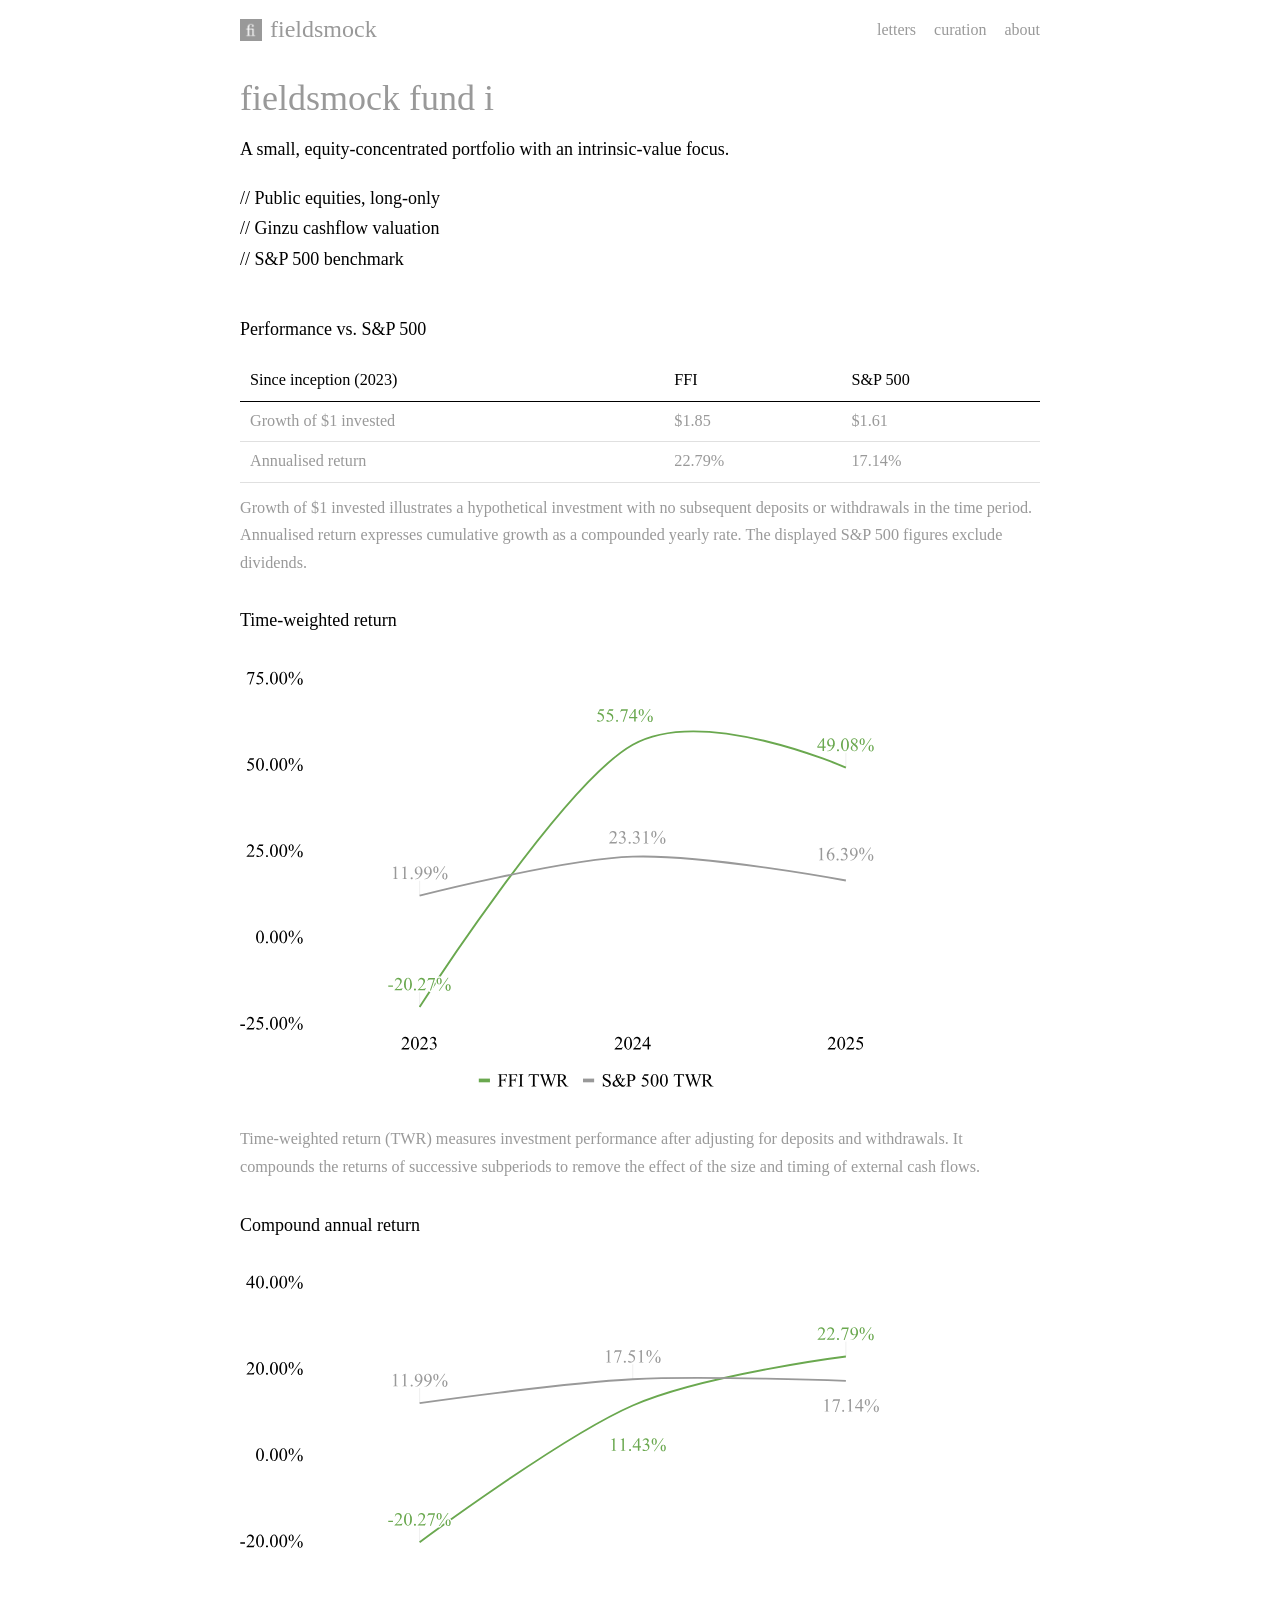
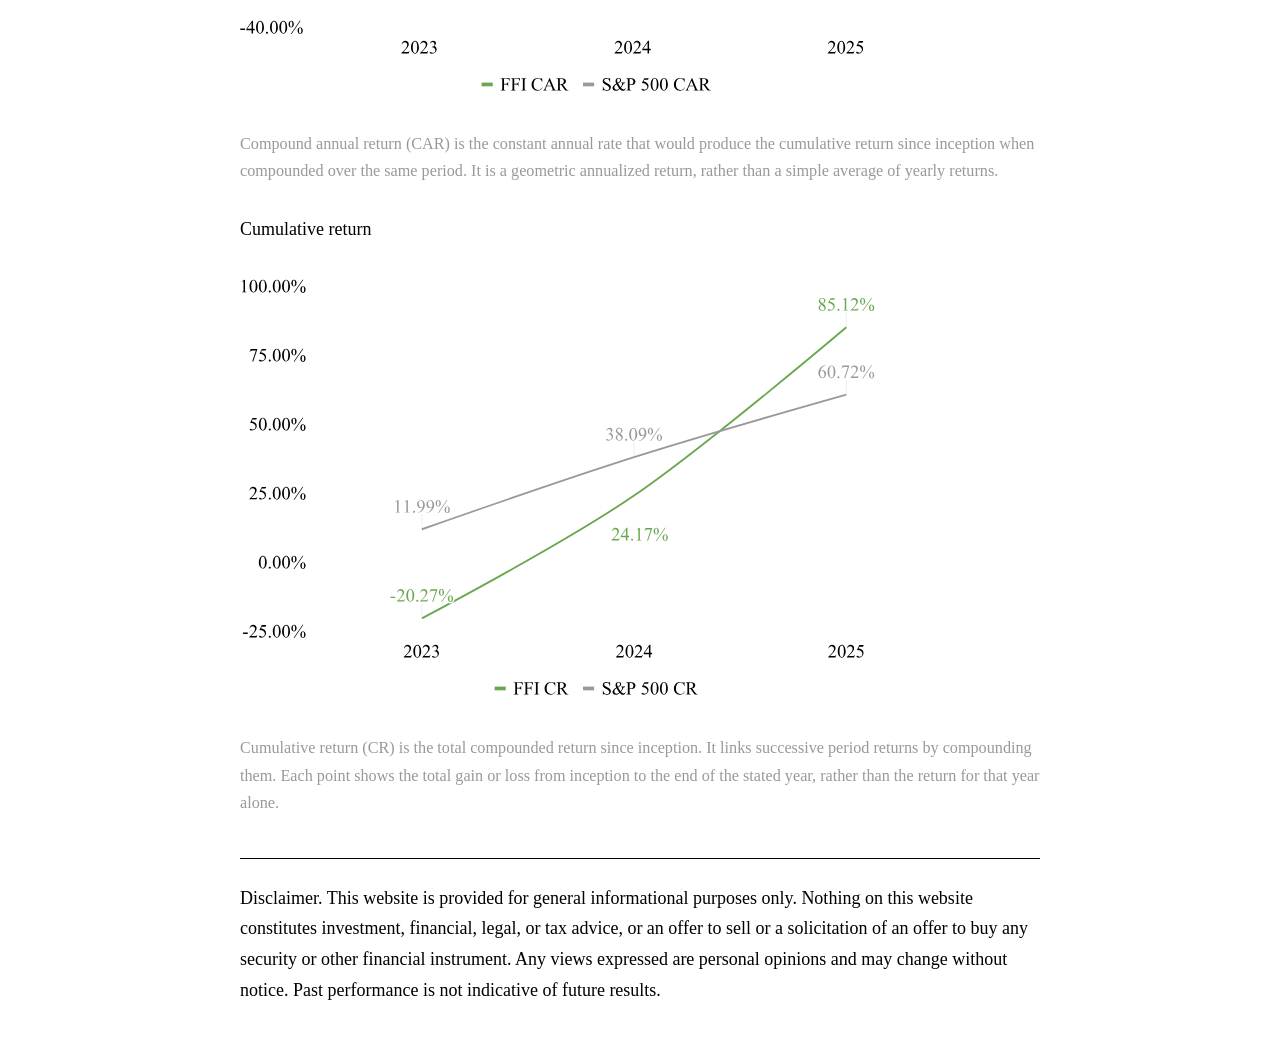
==== commit 3e043e19: "Add curation archive with photos and Instagram link" ====
--- a/index.html
+++ b/index.html
@@ -334,6 +334,7 @@
 
     <nav class="main-nav" id="mainNav">
       <a href="/letters">letters</a>
+      <a href="/archive">curation</a>
       <a href="/about">about</a>
     </nav>
   </div>
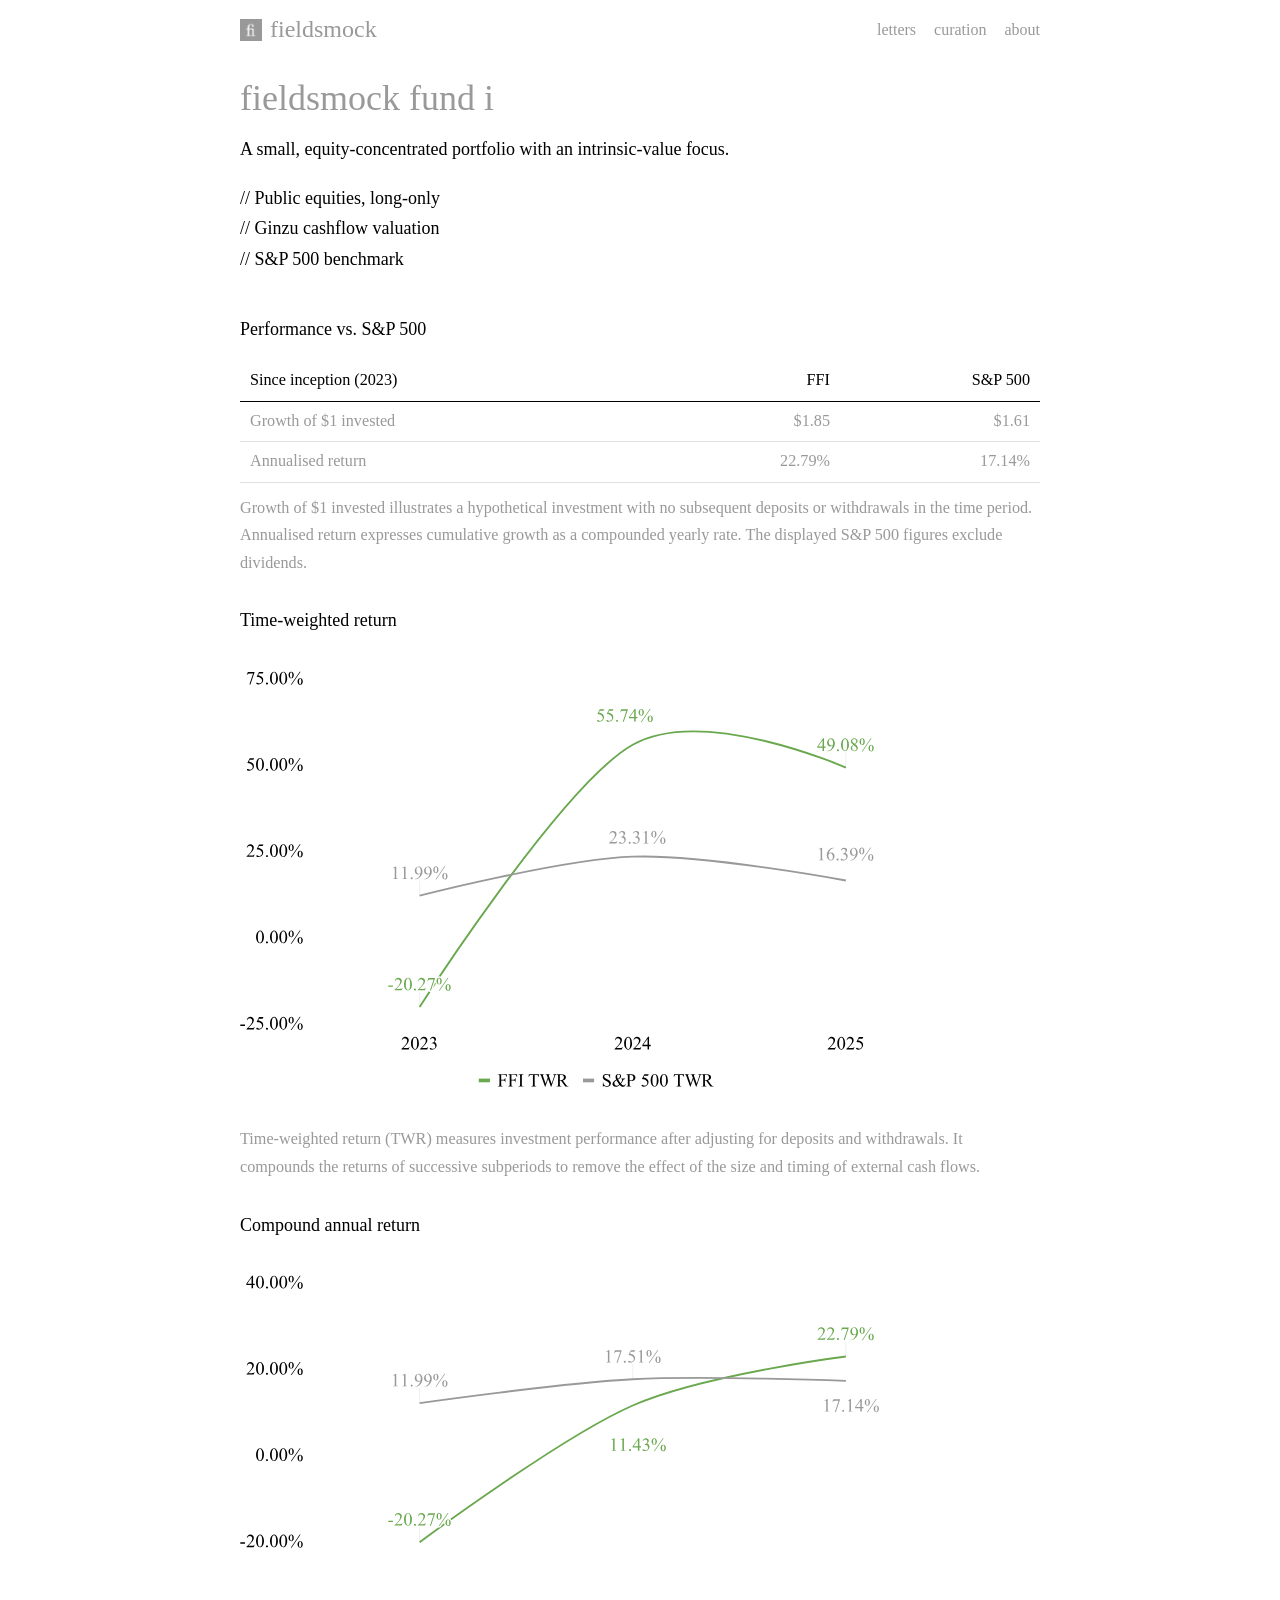
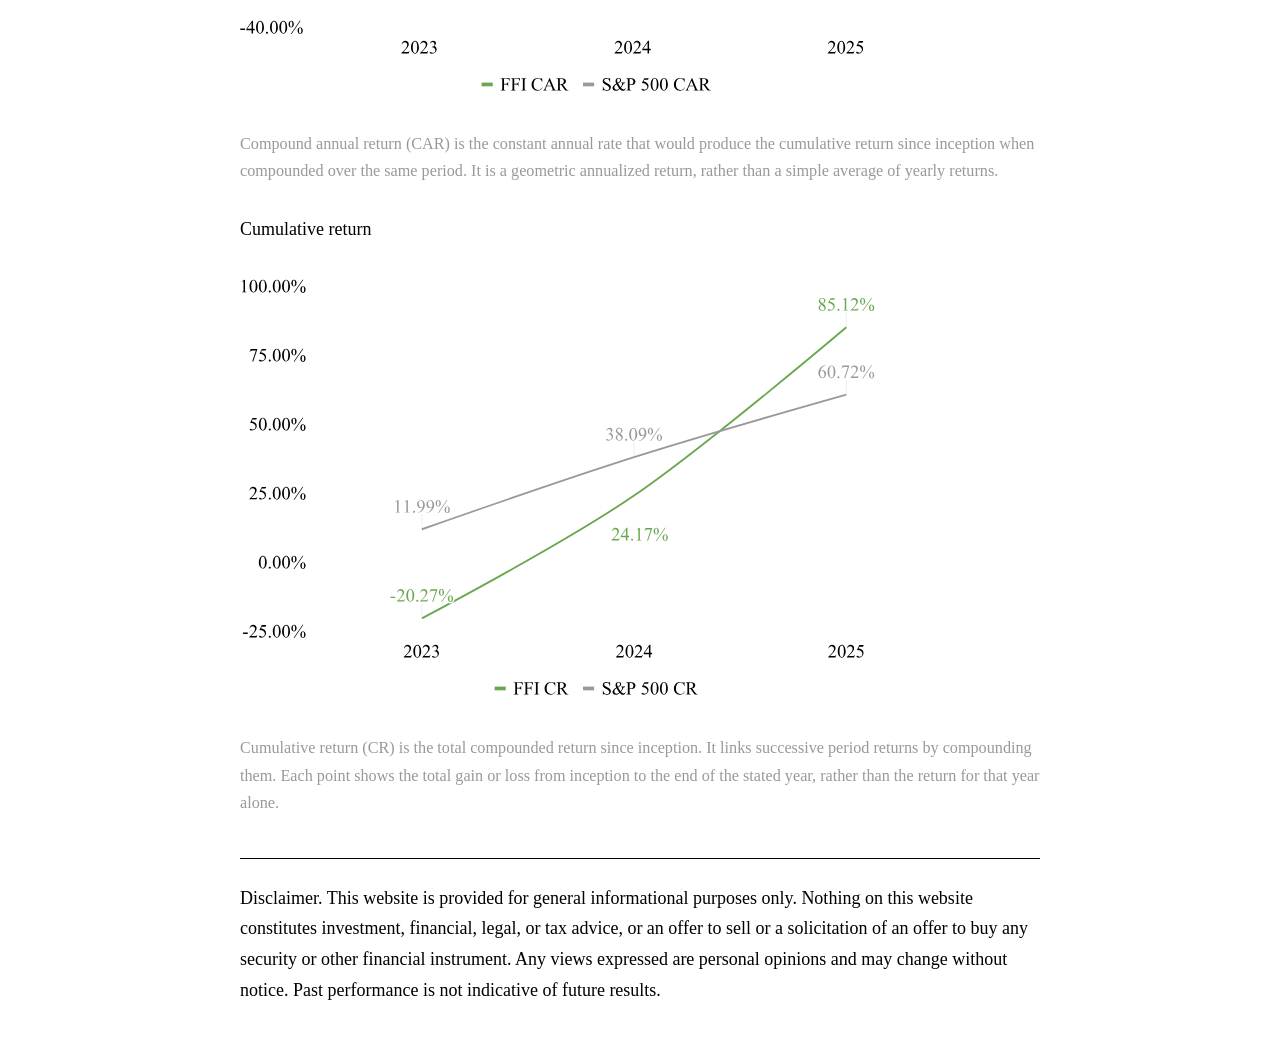
==== commit d2730474: "Standardise table layout and numeric alignment across the site" ====
--- a/index.html
+++ b/index.html
@@ -186,30 +186,6 @@
       font-weight: normal;
     }
 
-    .perf-table {
-      width: 100%;
-      border-collapse: collapse;
-      margin: 16px 0 28px 0;
-      font-size: 0.9em;
-    }
-
-    .perf-table th,
-    .perf-table td {
-      text-align: left;
-      padding: 6px 10px;
-      border-bottom: 1px solid #e0e0e0;
-    }
-
-    .perf-table th {
-      color: #000;
-      font-weight: normal;
-      border-bottom-color: #000;
-    }
-
-    .perf-table td {
-      color: #999999;
-    }
-
     .perf-title {
       font-size: 1em;
       color: #000;
@@ -314,6 +290,7 @@
       }
     }
   </style>
+  <link rel="stylesheet" href="/assets/tables.css">
 </head>
 
 <body>
@@ -352,24 +329,25 @@
 
   <section aria-labelledby="performance-summary">
     <h2 class="perf-title" id="performance-summary">Performance vs. S&amp;P 500</h2>
-    <table class="perf-table">
+    <table class="perf-table performance-table">
+        <colgroup><col><col><col></colgroup>
       <thead>
         <tr>
           <th scope="col">Since inception (2023)</th>
-          <th scope="col">FFI</th>
-          <th scope="col">S&amp;P 500</th>
+          <th scope="col" class="numeric">FFI</th>
+          <th scope="col" class="numeric">S&amp;P 500</th>
         </tr>
       </thead>
       <tbody>
         <tr>
           <td>Growth of $1 invested</td>
-          <td>$1.85</td>
-          <td>$1.61</td>
+          <td class="numeric">$1.85</td>
+          <td class="numeric">$1.61</td>
         </tr>
         <tr>
           <td>Annualised return</td>
-          <td>22.79%</td>
-          <td>17.14%</td>
+          <td class="numeric">22.79%</td>
+          <td class="numeric">17.14%</td>
         </tr>
       </tbody>
     </table>
--- a/assets/tables.css
+++ b/assets/tables.css
@@ -0,0 +1,46 @@
+/* Shared table rules: fixed columns, left-aligned labels, right-aligned
+   numeric headings and values. Monetary values and rates use two decimals
+   in the HTML; year labels remain whole years. */
+.perf-table {
+  width: 100%;
+  table-layout: fixed;
+  border-collapse: collapse;
+  margin: 16px 0 28px;
+  font-size: 0.9em;
+  font-variant-numeric: lining-nums tabular-nums;
+}
+.perf-table th,
+.perf-table td {
+  text-align: left;
+  vertical-align: middle;
+  padding: 6px 10px;
+  border-bottom: 1px solid #e0e0e0;
+}
+.perf-table th {
+  color: #000;
+  font-weight: normal;
+  border-bottom-color: #000;
+}
+.perf-table td { color: #999999; }
+.perf-table .numeric {
+  text-align: right;
+  white-space: nowrap;
+}
+.performance-table col:first-child { width: 50%; }
+.performance-table col:nth-child(2),
+.performance-table col:nth-child(3) { width: 25%; }
+.ledger-scroll {
+  overflow-x: auto;
+  -webkit-overflow-scrolling: touch;
+}
+.ledger-table {
+  min-width: 560px;
+  margin-bottom: 12px;
+}
+.ledger-table th,
+.ledger-table td { white-space: nowrap; }
+.ledger-table col:nth-child(1) { width: 18%; }
+.ledger-table col:nth-child(2) { width: 26%; }
+.ledger-table col:nth-child(3),
+.ledger-table col:nth-child(4) { width: 21%; }
+.ledger-table col:nth-child(5) { width: 14%; }
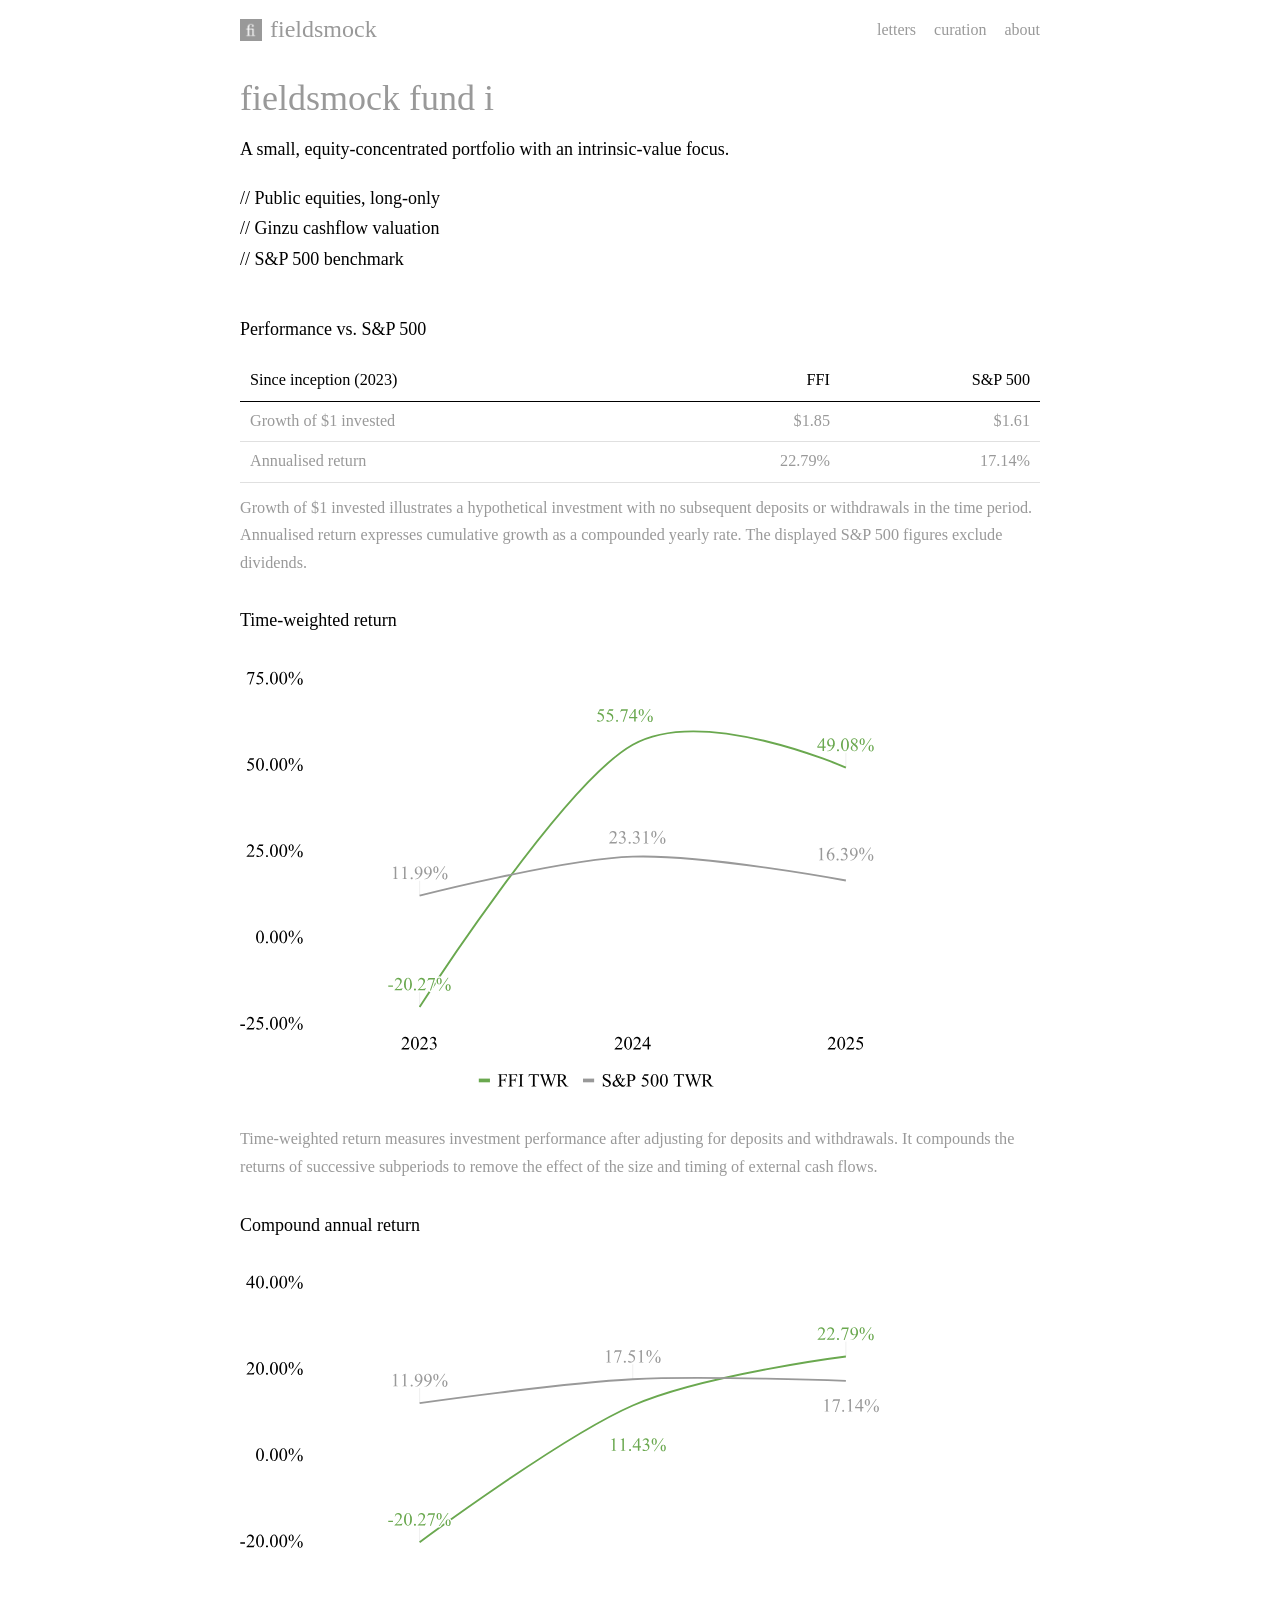
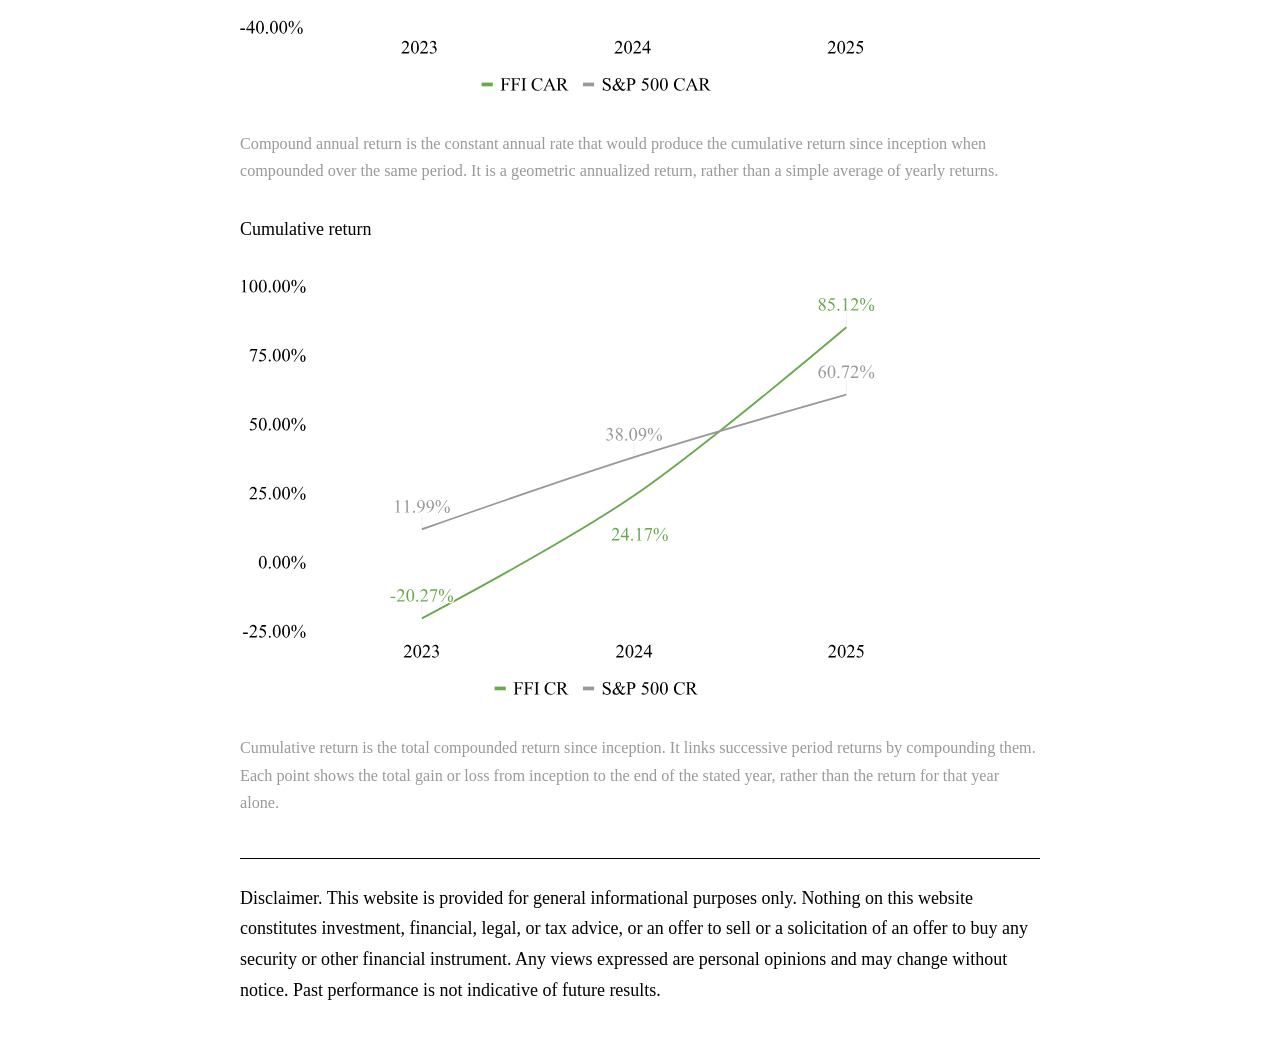
==== commit 21301274: "Update sharing image and footnotes and fix local table styles" ====
--- a/index.html
+++ b/index.html
@@ -19,15 +19,16 @@
   <meta property="og:title" content="fieldsmock">
   <meta property="og:description" content="the future is subjective">
   <meta property="og:url" content="https://fieldsmock.com/">
-  <meta property="og:image" content="https://fieldsmock.com/assets/social-card.jpg">
+  <meta property="og:image" content="https://fieldsmock.com/assets/mud-1600.jpg">
   <meta property="og:image:type" content="image/jpeg">
-  <meta property="og:image:width" content="2233">
-  <meta property="og:image:height" content="675">
-  <meta property="og:image:alt" content="The fieldsmock logo and wordmark">
+  <meta property="og:image:width" content="1600">
+  <meta property="og:image:height" content="1200">
+  <meta property="og:image:alt" content="A horse and cart on a misty beach">
   <meta name="twitter:card" content="summary_large_image">
   <meta name="twitter:title" content="fieldsmock">
   <meta name="twitter:description" content="the future is subjective">
-  <meta name="twitter:image" content="https://fieldsmock.com/assets/social-card.jpg">
+  <meta name="twitter:image" content="https://fieldsmock.com/assets/mud-1600.jpg">
+  <meta name="twitter:image:alt" content="A horse and cart on a misty beach">
   <link rel="icon" type="image/png" href="favicon.png">
   <meta name="viewport" content="width=device-width, initial-scale=1">
   <link rel="stylesheet" href="assets/content-protection.css?v=2">
@@ -290,7 +291,7 @@
       }
     }
   </style>
-  <link rel="stylesheet" href="/assets/tables.css">
+  <link rel="stylesheet" href="assets/tables.css">
 </head>
 
 <body>
@@ -358,19 +359,19 @@
   <div class="chart">
     <h2 class="chart-title">Time-weighted return</h2>
     <svg version="1.1" viewBox="0.0 0.0 817.0 506.0" fill="none" stroke="none" stroke-linecap="square" stroke-miterlimit="10" width="817" height="506" xmlns:xlink="http://www.w3.org/1999/xlink" xmlns="http://www.w3.org/2000/svg"><path fill="#ffffff" d="M0 0L817.0 0L817.0 506.0L0 506.0L0 0Z" fill-rule="nonzero"/><path stroke="#000000" stroke-width="1.0" stroke-linecap="butt" stroke-opacity="0.0" d="M104.5 376.5L791.5 376.5" fill-rule="nonzero"/><path stroke="#000000" stroke-width="1.0" stroke-linecap="butt" stroke-opacity="0.0" d="M104.5 345.5L791.5 345.5" fill-rule="nonzero"/><path stroke="#000000" stroke-width="1.0" stroke-linecap="butt" stroke-opacity="0.0" d="M104.5 284.5L791.5 284.5" fill-rule="nonzero"/><path stroke="#000000" stroke-width="1.0" stroke-linecap="butt" stroke-opacity="0.0" d="M104.5 253.5L791.5 253.5" fill-rule="nonzero"/><path stroke="#000000" stroke-width="1.0" stroke-linecap="butt" stroke-opacity="0.0" d="M104.5 191.5L791.5 191.5" fill-rule="nonzero"/><path stroke="#000000" stroke-width="1.0" stroke-linecap="butt" stroke-opacity="0.0" d="M104.5 160.5L791.5 160.5" fill-rule="nonzero"/><path stroke="#000000" stroke-width="1.0" stroke-linecap="butt" stroke-opacity="0.0" d="M104.5 98.5L791.5 98.5" fill-rule="nonzero"/><path stroke="#000000" stroke-width="1.0" stroke-linecap="butt" stroke-opacity="0.0" d="M104.5 67.5L791.5 67.5" fill-rule="nonzero"/><path stroke="#eeeeee" stroke-width="1.0" stroke-linecap="butt" d="M218.86667 374.28662L218.86667 390.28662" fill-rule="nonzero"/><path stroke="#eeeeee" stroke-width="1.0" stroke-linecap="butt" d="M677.13336 116.95935L677.13336 132.95935" fill-rule="nonzero"/><path stroke="#eeeeee" stroke-width="1.0" stroke-linecap="butt" d="M218.86667 254.60303L218.86667 270.60303" fill-rule="nonzero"/><clipPath id="id_0"><path d="M104.3 36.8L791.7 36.8L791.7 407.83334L104.3 407.83334L104.3 36.8Z" clip-rule="nonzero"/></clipPath><path stroke="#6aa84f" stroke-width="2.0" stroke-linecap="butt" clip-path="url(#id_0)" d="M218.86667 390.28662C218.86667 390.28662 371.62222 151.1484 448.0 108.26053C524.3778 65.37265 677.13336 132.95935 677.13336 132.95935" fill-rule="nonzero"/><path stroke="#999999" stroke-width="2.0" stroke-linecap="butt" clip-path="url(#id_0)" d="M218.86667 270.60303C218.86667 270.60303 371.62222 231.31285 448.0 228.59082C524.3778 225.86877 677.13336 254.27078 677.13336 254.27078" fill-rule="nonzero"/><path fill="#6aa84f" clip-path="url(#id_0)" d="M218.86667 390.28662C218.86667 390.28662 218.86667 390.28662 218.86667 390.28662C218.86667 390.28662 218.86667 390.28662 218.86667 390.28662C218.86667 390.28662 218.86667 390.28662 218.86667 390.28662C218.86667 390.28662 218.86667 390.28662 218.86667 390.28662Z" fill-rule="nonzero"/><path fill="#6aa84f" clip-path="url(#id_0)" d="M448.0 108.26053C448.0 108.26053 448.0 108.26053 448.0 108.26053C448.0 108.26053 448.0 108.26053 448.0 108.26053C448.0 108.26053 448.0 108.26053 448.0 108.26053C448.0 108.26053 448.0 108.26053 448.0 108.26053Z" fill-rule="nonzero"/><path fill="#6aa84f" clip-path="url(#id_0)" d="M677.13336 132.95935C677.13336 132.95935 677.13336 132.95935 677.13336 132.95935C677.13336 132.95935 677.13336 132.95935 677.13336 132.95935C677.13336 132.95935 677.13336 132.95935 677.13336 132.95935C677.13336 132.95935 677.13336 132.95935 677.13336 132.95935Z" fill-rule="nonzero"/><path fill="#999999" clip-path="url(#id_0)" d="M218.86667 270.60303C218.86667 270.60303 218.86667 270.60303 218.86667 270.60303C218.86667 270.60303 218.86667 270.60303 218.86667 270.60303C218.86667 270.60303 218.86667 270.60303 218.86667 270.60303C218.86667 270.60303 218.86667 270.60303 218.86667 270.60303Z" fill-rule="nonzero"/><path fill="#999999" clip-path="url(#id_0)" d="M448.0 228.59082C448.0 228.59082 448.0 228.59082 448.0 228.59082C448.0 228.59082 448.0 228.59082 448.0 228.59082C448.0 228.59082 448.0 228.59082 448.0 228.59082C448.0 228.59082 448.0 228.59082 448.0 228.59082Z" fill-rule="nonzero"/><path fill="#999999" clip-path="url(#id_0)" d="M677.13336 254.27078C677.13336 254.27078 677.13336 254.27078 677.13336 254.27078C677.13336 254.27078 677.13336 254.27078 677.13336 254.27078C677.13336 254.27078 677.13336 254.27078 677.13336 254.27078C677.13336 254.27078 677.13336 254.27078 677.13336 254.27078Z" fill-rule="nonzero"/><path stroke="#ffffff" stroke-width="3.0" stroke-linejoin="round" stroke-linecap="round" d="M185.17917 367.06787L190.22604 367.06787L190.22604 368.53662L185.17917 368.53662L185.17917 367.06787ZM200.53854 369.73975L199.61667 372.28662L191.80417 372.28662L191.80417 371.92725Q195.24167 368.78662 196.64792 366.80225Q198.05417 364.80225 198.05417 363.146Q198.05417 361.88037 197.27292 361.0835Q196.5073 360.271 195.4448 360.271Q194.46042 360.271 193.67917 360.84912Q192.91354 361.41162 192.53854 362.50537L192.17917 362.50537Q192.42917 360.7085 193.42917 359.73975Q194.4448 358.771 195.96042 358.771Q197.5698 358.771 198.64792 359.80225Q199.72604 360.8335 199.72604 362.23975Q199.72604 363.25537 199.2573 364.25537Q198.53854 365.8335 196.91354 367.61475Q194.47604 370.271 193.8823 370.81787L197.33542 370.81787Q198.3823 370.81787 198.80417 370.73975Q199.24167 370.66162 199.58542 370.42725Q199.92917 370.17725 200.17917 369.73975L200.53854 369.73975ZM202.08542 365.73975Q202.08542 363.47412 202.77292 361.84912Q203.46042 360.2085 204.58542 359.41162Q205.47604 358.771 206.41354 358.771Q207.92917 358.771 209.14792 360.31787Q210.64792 362.23975 210.64792 365.53662Q210.64792 367.84912 209.97604 369.4585Q209.3198 371.06787 208.28854 371.80225Q207.27292 372.521 206.30417 372.521Q204.41354 372.521 203.14792 370.28662Q202.08542 368.396 202.08542 365.73975ZM204.0073 365.98975Q204.0073 368.72412 204.67917 370.44287Q205.24167 371.91162 206.33542 371.91162Q206.86667 371.91162 207.42917 371.44287Q207.99167 370.9585 208.28854 369.84912Q208.74167 368.16162 208.74167 365.11475Q208.74167 362.84912 208.27292 361.3335Q207.91354 360.2085 207.36667 359.73975Q206.96042 359.41162 206.39792 359.41162Q205.72604 359.41162 205.21042 360.00537Q204.5073 360.81787 204.2573 362.56787Q204.0073 364.30225 204.0073 365.98975ZM213.86667 370.396Q214.3198 370.396 214.6323 370.7085Q214.9448 371.021 214.9448 371.47412Q214.9448 371.92725 214.6323 372.25537Q214.3198 372.56787 213.86667 372.56787Q213.41354 372.56787 213.10104 372.25537Q212.78854 371.92725 212.78854 371.47412Q212.78854 371.021 213.10104 370.7085Q213.41354 370.396 213.86667 370.396ZM225.53854 369.73975L224.61667 372.28662L216.80417 372.28662L216.80417 371.92725Q220.24167 368.78662 221.64792 366.80225Q223.05417 364.80225 223.05417 363.146Q223.05417 361.88037 222.27292 361.0835Q221.5073 360.271 220.4448 360.271Q219.46042 360.271 218.67917 360.84912Q217.91354 361.41162 217.53854 362.50537L217.17917 362.50537Q217.42917 360.7085 218.42917 359.73975Q219.4448 358.771 220.96042 358.771Q222.5698 358.771 223.64792 359.80225Q224.72604 360.8335 224.72604 362.23975Q224.72604 363.25537 224.2573 364.25537Q223.53854 365.8335 221.91354 367.61475Q219.47604 370.271 218.8823 370.81787L222.33542 370.81787Q223.3823 370.81787 223.80417 370.73975Q224.24167 370.66162 224.58542 370.42725Q224.92917 370.17725 225.17917 369.73975L225.53854 369.73975ZM228.3823 359.03662L235.47604 359.03662L235.47604 359.41162L231.0698 372.56787L229.97604 372.56787L233.92917 360.63037L230.28854 360.63037Q229.17917 360.63037 228.71042 360.896Q227.89792 361.34912 227.39792 362.28662L227.11667 362.17725L228.3823 359.03662ZM249.96042 358.73975L240.3198 372.8335L239.4448 372.8335L249.08542 358.73975L249.96042 358.73975ZM239.92917 358.73975Q241.24167 358.73975 241.96042 359.8335Q242.6948 360.92725 242.6948 362.34912Q242.6948 364.03662 241.86667 364.97412Q241.05417 365.896 239.89792 365.896Q239.1323 365.896 238.47604 365.47412Q237.83542 365.05225 237.4448 364.2085Q237.0698 363.36475 237.0698 362.34912Q237.0698 361.31787 237.46042 360.4585Q237.85104 359.5835 238.52292 359.16162Q239.21042 358.73975 239.92917 358.73975ZM239.89792 359.28662Q239.39792 359.28662 239.0073 359.88037Q238.61667 360.4585 238.61667 362.3335Q238.61667 363.69287 238.83542 364.41162Q239.0073 364.94287 239.35104 365.23975Q239.55417 365.41162 239.86667 365.41162Q240.33542 365.41162 240.66354 364.896Q241.14792 364.146 241.14792 362.396Q241.14792 360.53662 240.67917 359.78662Q240.36667 359.28662 239.89792 359.28662ZM249.5073 365.7085Q250.21042 365.7085 250.89792 366.16162Q251.58542 366.59912 251.96042 367.44287Q252.33542 368.271 252.33542 369.271Q252.33542 371.00537 251.5073 371.92725Q250.67917 372.8335 249.53854 372.8335Q248.83542 372.8335 248.16354 372.396Q247.49167 371.9585 247.10104 371.146Q246.72604 370.31787 246.72604 369.271Q246.72604 368.25537 247.10104 367.41162Q247.49167 366.55225 248.16354 366.13037Q248.83542 365.7085 249.5073 365.7085ZM249.52292 366.22412Q249.05417 366.22412 248.71042 366.75537Q248.27292 367.44287 248.27292 369.34912Q248.27292 371.09912 248.72604 371.78662Q249.05417 372.28662 249.52292 372.28662Q249.97604 372.28662 250.3198 371.75537Q250.78854 371.03662 250.78854 369.30225Q250.78854 367.4585 250.3198 366.72412Q250.0073 366.22412 249.52292 366.22412Z" fill-rule="nonzero"/><path fill="#6aa84f" d="M185.17917 367.06787L190.22604 367.06787L190.22604 368.53662L185.17917 368.53662L185.17917 367.06787ZM200.53854 369.73975L199.61667 372.28662L191.80417 372.28662L191.80417 371.92725Q195.24167 368.78662 196.64792 366.80225Q198.05417 364.80225 198.05417 363.146Q198.05417 361.88037 197.27292 361.0835Q196.5073 360.271 195.4448 360.271Q194.46042 360.271 193.67917 360.84912Q192.91354 361.41162 192.53854 362.50537L192.17917 362.50537Q192.42917 360.7085 193.42917 359.73975Q194.4448 358.771 195.96042 358.771Q197.5698 358.771 198.64792 359.80225Q199.72604 360.8335 199.72604 362.23975Q199.72604 363.25537 199.2573 364.25537Q198.53854 365.8335 196.91354 367.61475Q194.47604 370.271 193.8823 370.81787L197.33542 370.81787Q198.3823 370.81787 198.80417 370.73975Q199.24167 370.66162 199.58542 370.42725Q199.92917 370.17725 200.17917 369.73975L200.53854 369.73975ZM202.08542 365.73975Q202.08542 363.47412 202.77292 361.84912Q203.46042 360.2085 204.58542 359.41162Q205.47604 358.771 206.41354 358.771Q207.92917 358.771 209.14792 360.31787Q210.64792 362.23975 210.64792 365.53662Q210.64792 367.84912 209.97604 369.4585Q209.3198 371.06787 208.28854 371.80225Q207.27292 372.521 206.30417 372.521Q204.41354 372.521 203.14792 370.28662Q202.08542 368.396 202.08542 365.73975ZM204.0073 365.98975Q204.0073 368.72412 204.67917 370.44287Q205.24167 371.91162 206.33542 371.91162Q206.86667 371.91162 207.42917 371.44287Q207.99167 370.9585 208.28854 369.84912Q208.74167 368.16162 208.74167 365.11475Q208.74167 362.84912 208.27292 361.3335Q207.91354 360.2085 207.36667 359.73975Q206.96042 359.41162 206.39792 359.41162Q205.72604 359.41162 205.21042 360.00537Q204.5073 360.81787 204.2573 362.56787Q204.0073 364.30225 204.0073 365.98975ZM213.86667 370.396Q214.3198 370.396 214.6323 370.7085Q214.9448 371.021 214.9448 371.47412Q214.9448 371.92725 214.6323 372.25537Q214.3198 372.56787 213.86667 372.56787Q213.41354 372.56787 213.10104 372.25537Q212.78854 371.92725 212.78854 371.47412Q212.78854 371.021 213.10104 370.7085Q213.41354 370.396 213.86667 370.396ZM225.53854 369.73975L224.61667 372.28662L216.80417 372.28662L216.80417 371.92725Q220.24167 368.78662 221.64792 366.80225Q223.05417 364.80225 223.05417 363.146Q223.05417 361.88037 222.27292 361.0835Q221.5073 360.271 220.4448 360.271Q219.46042 360.271 218.67917 360.84912Q217.91354 361.41162 217.53854 362.50537L217.17917 362.50537Q217.42917 360.7085 218.42917 359.73975Q219.4448 358.771 220.96042 358.771Q222.5698 358.771 223.64792 359.80225Q224.72604 360.8335 224.72604 362.23975Q224.72604 363.25537 224.2573 364.25537Q223.53854 365.8335 221.91354 367.61475Q219.47604 370.271 218.8823 370.81787L222.33542 370.81787Q223.3823 370.81787 223.80417 370.73975Q224.24167 370.66162 224.58542 370.42725Q224.92917 370.17725 225.17917 369.73975L225.53854 369.73975ZM228.3823 359.03662L235.47604 359.03662L235.47604 359.41162L231.0698 372.56787L229.97604 372.56787L233.92917 360.63037L230.28854 360.63037Q229.17917 360.63037 228.71042 360.896Q227.89792 361.34912 227.39792 362.28662L227.11667 362.17725L228.3823 359.03662ZM249.96042 358.73975L240.3198 372.8335L239.4448 372.8335L249.08542 358.73975L249.96042 358.73975ZM239.92917 358.73975Q241.24167 358.73975 241.96042 359.8335Q242.6948 360.92725 242.6948 362.34912Q242.6948 364.03662 241.86667 364.97412Q241.05417 365.896 239.89792 365.896Q239.1323 365.896 238.47604 365.47412Q237.83542 365.05225 237.4448 364.2085Q237.0698 363.36475 237.0698 362.34912Q237.0698 361.31787 237.46042 360.4585Q237.85104 359.5835 238.52292 359.16162Q239.21042 358.73975 239.92917 358.73975ZM239.89792 359.28662Q239.39792 359.28662 239.0073 359.88037Q238.61667 360.4585 238.61667 362.3335Q238.61667 363.69287 238.83542 364.41162Q239.0073 364.94287 239.35104 365.23975Q239.55417 365.41162 239.86667 365.41162Q240.33542 365.41162 240.66354 364.896Q241.14792 364.146 241.14792 362.396Q241.14792 360.53662 240.67917 359.78662Q240.36667 359.28662 239.89792 359.28662ZM249.5073 365.7085Q250.21042 365.7085 250.89792 366.16162Q251.58542 366.59912 251.96042 367.44287Q252.33542 368.271 252.33542 369.271Q252.33542 371.00537 251.5073 371.92725Q250.67917 372.8335 249.53854 372.8335Q248.83542 372.8335 248.16354 372.396Q247.49167 371.9585 247.10104 371.146Q246.72604 370.31787 246.72604 369.271Q246.72604 368.25537 247.10104 367.41162Q247.49167 366.55225 248.16354 366.13037Q248.83542 365.7085 249.5073 365.7085ZM249.52292 366.22412Q249.05417 366.22412 248.71042 366.75537Q248.27292 367.44287 248.27292 369.34912Q248.27292 371.09912 248.72604 371.78662Q249.05417 372.28662 249.52292 372.28662Q249.97604 372.28662 250.3198 371.75537Q250.78854 371.03662 250.78854 369.30225Q250.78854 367.4585 250.3198 366.72412Q250.0073 366.22412 249.52292 366.22412Z" fill-rule="nonzero"/><path stroke="#ffffff" stroke-width="3.0" stroke-linejoin="round" stroke-linecap="round" d="M417.31335 70.183334L416.54773 71.85521L412.56335 71.85521L411.68835 73.620834Q414.2821 74.01146 415.79773 75.558334Q417.0946 76.88646 417.0946 78.683334Q417.0946 79.714584 416.67273 80.60521Q416.25085 81.495834 415.5946 82.120834Q414.95398 82.745834 414.1571 83.13646Q413.04773 83.66771 411.86023 83.66771Q410.67273 83.66771 410.12585 83.26146Q409.57898 82.85521 409.57898 82.370834Q409.57898 82.089584 409.79773 81.88646Q410.0321 81.66771 410.37585 81.66771Q410.62585 81.66771 410.81335 81.745834Q411.01648 81.82396 411.4696 82.152084Q412.20398 82.66771 412.95398 82.66771Q414.0946 82.66771 414.95398 81.808334Q415.82898 80.933334 415.82898 79.69896Q415.82898 78.495834 415.04773 77.464584Q414.2821 76.41771 412.92273 75.839584Q411.86023 75.402084 410.01648 75.339584L412.56335 70.183334L417.31335 70.183334ZM427.31335 70.183334L426.54773 71.85521L422.56335 71.85521L421.68835 73.620834Q424.2821 74.01146 425.79773 75.558334Q427.0946 76.88646 427.0946 78.683334Q427.0946 79.714584 426.67273 80.60521Q426.25085 81.495834 425.5946 82.120834Q424.95398 82.745834 424.1571 83.13646Q423.04773 83.66771 421.86023 83.66771Q420.67273 83.66771 420.12585 83.26146Q419.57898 82.85521 419.57898 82.370834Q419.57898 82.089584 419.79773 81.88646Q420.0321 81.66771 420.37585 81.66771Q420.62585 81.66771 420.81335 81.745834Q421.01648 81.82396 421.4696 82.152084Q422.20398 82.66771 422.95398 82.66771Q424.0946 82.66771 424.95398 81.808334Q425.82898 80.933334 425.82898 79.69896Q425.82898 78.495834 425.04773 77.464584Q424.2821 76.41771 422.92273 75.839584Q421.86023 75.402084 420.01648 75.339584L422.56335 70.183334L427.31335 70.183334ZM431.12585 81.54271Q431.57898 81.54271 431.89148 81.85521Q432.20398 82.16771 432.20398 82.620834Q432.20398 83.07396 431.89148 83.402084Q431.57898 83.714584 431.12585 83.714584Q430.67273 83.714584 430.36023 83.402084Q430.04773 83.07396 430.04773 82.620834Q430.04773 82.16771 430.36023 81.85521Q430.67273 81.54271 431.12585 81.54271ZM435.64148 70.183334L442.73523 70.183334L442.73523 70.558334L438.32898 83.714584L437.23523 83.714584L441.18835 71.777084L437.54773 71.777084Q436.43835 71.777084 435.9696 72.04271Q435.1571 72.495834 434.6571 73.433334L434.37585 73.32396L435.64148 70.183334ZM452.93835 78.54271L452.93835 79.933334L451.1571 79.933334L451.1571 83.433334L449.54773 83.433334L449.54773 79.933334L443.93835 79.933334L443.93835 78.683334L450.07898 69.91771L451.1571 69.91771L451.1571 78.54271L452.93835 78.54271ZM449.54773 78.54271L449.54773 71.98021L444.89148 78.54271L449.54773 78.54271ZM467.2196 69.88646L457.57898 83.98021L456.70398 83.98021L466.3446 69.88646L467.2196 69.88646ZM457.18835 69.88646Q458.50085 69.88646 459.2196 70.98021Q459.95398 72.07396 459.95398 73.495834Q459.95398 75.183334 459.12585 76.120834Q458.31335 77.04271 457.1571 77.04271Q456.39148 77.04271 455.73523 76.620834Q455.0946 76.19896 454.70398 75.35521Q454.32898 74.51146 454.32898 73.495834Q454.32898 72.464584 454.7196 71.60521Q455.11023 70.73021 455.7821 70.308334Q456.4696 69.88646 457.18835 69.88646ZM457.1571 70.433334Q456.6571 70.433334 456.26648 71.027084Q455.87585 71.60521 455.87585 73.48021Q455.87585 74.839584 456.0946 75.558334Q456.26648 76.089584 456.61023 76.38646Q456.81335 76.558334 457.12585 76.558334Q457.5946 76.558334 457.92273 76.04271Q458.4071 75.29271 458.4071 73.54271Q458.4071 71.683334 457.93835 70.933334Q457.62585 70.433334 457.1571 70.433334ZM466.76648 76.85521Q467.4696 76.85521 468.1571 77.308334Q468.8446 77.745834 469.2196 78.589584Q469.5946 79.41771 469.5946 80.41771Q469.5946 82.152084 468.76648 83.07396Q467.93835 83.98021 466.79773 83.98021Q466.0946 83.98021 465.42273 83.54271Q464.75085 83.10521 464.36023 82.29271Q463.98523 81.464584 463.98523 80.41771Q463.98523 79.402084 464.36023 78.558334Q464.75085 77.69896 465.42273 77.277084Q466.0946 76.85521 466.76648 76.85521ZM466.7821 77.370834Q466.31335 77.370834 465.9696 77.902084Q465.5321 78.589584 465.5321 80.495834Q465.5321 82.245834 465.98523 82.933334Q466.31335 83.433334 466.7821 83.433334Q467.23523 83.433334 467.57898 82.902084Q468.04773 82.183334 468.04773 80.44896Q468.04773 78.60521 467.57898 77.870834Q467.26648 77.370834 466.7821 77.370834Z" fill-rule="nonzero"/><path fill="#6aa84f" d="M417.31335 70.183334L416.54773 71.85521L412.56335 71.85521L411.68835 73.620834Q414.2821 74.01146 415.79773 75.558334Q417.0946 76.88646 417.0946 78.683334Q417.0946 79.714584 416.67273 80.60521Q416.25085 81.495834 415.5946 82.120834Q414.95398 82.745834 414.1571 83.13646Q413.04773 83.66771 411.86023 83.66771Q410.67273 83.66771 410.12585 83.26146Q409.57898 82.85521 409.57898 82.370834Q409.57898 82.089584 409.79773 81.88646Q410.0321 81.66771 410.37585 81.66771Q410.62585 81.66771 410.81335 81.745834Q411.01648 81.82396 411.4696 82.152084Q412.20398 82.66771 412.95398 82.66771Q414.0946 82.66771 414.95398 81.808334Q415.82898 80.933334 415.82898 79.69896Q415.82898 78.495834 415.04773 77.464584Q414.2821 76.41771 412.92273 75.839584Q411.86023 75.402084 410.01648 75.339584L412.56335 70.183334L417.31335 70.183334ZM427.31335 70.183334L426.54773 71.85521L422.56335 71.85521L421.68835 73.620834Q424.2821 74.01146 425.79773 75.558334Q427.0946 76.88646 427.0946 78.683334Q427.0946 79.714584 426.67273 80.60521Q426.25085 81.495834 425.5946 82.120834Q424.95398 82.745834 424.1571 83.13646Q423.04773 83.66771 421.86023 83.66771Q420.67273 83.66771 420.12585 83.26146Q419.57898 82.85521 419.57898 82.370834Q419.57898 82.089584 419.79773 81.88646Q420.0321 81.66771 420.37585 81.66771Q420.62585 81.66771 420.81335 81.745834Q421.01648 81.82396 421.4696 82.152084Q422.20398 82.66771 422.95398 82.66771Q424.0946 82.66771 424.95398 81.808334Q425.82898 80.933334 425.82898 79.69896Q425.82898 78.495834 425.04773 77.464584Q424.2821 76.41771 422.92273 75.839584Q421.86023 75.402084 420.01648 75.339584L422.56335 70.183334L427.31335 70.183334ZM431.12585 81.54271Q431.57898 81.54271 431.89148 81.85521Q432.20398 82.16771 432.20398 82.620834Q432.20398 83.07396 431.89148 83.402084Q431.57898 83.714584 431.12585 83.714584Q430.67273 83.714584 430.36023 83.402084Q430.04773 83.07396 430.04773 82.620834Q430.04773 82.16771 430.36023 81.85521Q430.67273 81.54271 431.12585 81.54271ZM435.64148 70.183334L442.73523 70.183334L442.73523 70.558334L438.32898 83.714584L437.23523 83.714584L441.18835 71.777084L437.54773 71.777084Q436.43835 71.777084 435.9696 72.04271Q435.1571 72.495834 434.6571 73.433334L434.37585 73.32396L435.64148 70.183334ZM452.93835 78.54271L452.93835 79.933334L451.1571 79.933334L451.1571 83.433334L449.54773 83.433334L449.54773 79.933334L443.93835 79.933334L443.93835 78.683334L450.07898 69.91771L451.1571 69.91771L451.1571 78.54271L452.93835 78.54271ZM449.54773 78.54271L449.54773 71.98021L444.89148 78.54271L449.54773 78.54271ZM467.2196 69.88646L457.57898 83.98021L456.70398 83.98021L466.3446 69.88646L467.2196 69.88646ZM457.18835 69.88646Q458.50085 69.88646 459.2196 70.98021Q459.95398 72.07396 459.95398 73.495834Q459.95398 75.183334 459.12585 76.120834Q458.31335 77.04271 457.1571 77.04271Q456.39148 77.04271 455.73523 76.620834Q455.0946 76.19896 454.70398 75.35521Q454.32898 74.51146 454.32898 73.495834Q454.32898 72.464584 454.7196 71.60521Q455.11023 70.73021 455.7821 70.308334Q456.4696 69.88646 457.18835 69.88646ZM457.1571 70.433334Q456.6571 70.433334 456.26648 71.027084Q455.87585 71.60521 455.87585 73.48021Q455.87585 74.839584 456.0946 75.558334Q456.26648 76.089584 456.61023 76.38646Q456.81335 76.558334 457.12585 76.558334Q457.5946 76.558334 457.92273 76.04271Q458.4071 75.29271 458.4071 73.54271Q458.4071 71.683334 457.93835 70.933334Q457.62585 70.433334 457.1571 70.433334ZM466.76648 76.85521Q467.4696 76.85521 468.1571 77.308334Q468.8446 77.745834 469.2196 78.589584Q469.5946 79.41771 469.5946 80.41771Q469.5946 82.152084 468.76648 83.07396Q467.93835 83.98021 466.79773 83.98021Q466.0946 83.98021 465.42273 83.54271Q464.75085 83.10521 464.36023 82.29271Q463.98523 81.464584 463.98523 80.41771Q463.98523 79.402084 464.36023 78.558334Q464.75085 77.69896 465.42273 77.277084Q466.0946 76.85521 466.76648 76.85521ZM466.7821 77.370834Q466.31335 77.370834 465.9696 77.902084Q465.5321 78.589584 465.5321 80.495834Q465.5321 82.245834 465.98523 82.933334Q466.31335 83.433334 466.7821 83.433334Q467.23523 83.433334 467.57898 82.902084Q468.04773 82.183334 468.04773 80.44896Q468.04773 78.60521 467.57898 77.870834Q467.26648 77.370834 466.7821 77.370834Z" fill-rule="nonzero"/><path stroke="#ffffff" stroke-width="3.0" stroke-linejoin="round" stroke-linecap="round" d="M655.44586 110.068726L655.44586 111.45935L653.6646 111.45935L653.6646 114.95935L652.05524 114.95935L652.05524 111.45935L646.44586 111.45935L646.44586 110.20935L652.5865 101.443726L653.6646 101.443726L653.6646 110.068726L655.44586 110.068726ZM652.05524 110.068726L652.05524 103.506226L647.399 110.068726L652.05524 110.068726ZM657.19586 115.2406L657.19586 114.8656Q658.4615 114.849976 659.55524 114.287476Q660.649 113.70935 661.6646 112.287476Q662.68024 110.849976 663.0865 109.14685Q661.55524 110.131226 660.32086 110.131226Q658.9146 110.131226 657.9146 109.0531Q656.93024 107.974976 656.93024 106.193726Q656.93024 104.443726 657.9146 103.099976Q659.11774 101.443726 661.05524 101.443726Q662.68024 101.443726 663.8521 102.787476Q665.274 104.45935 665.274 106.912476Q665.274 109.1156 664.18024 111.037476Q663.1021 112.943726 661.18024 114.193726Q659.6021 115.2406 657.74274 115.2406L657.19586 115.2406ZM663.24274 108.4281Q663.4146 107.162476 663.4146 106.39685Q663.4146 105.443726 663.0865 104.349976Q662.774 103.256226 662.18024 102.6781Q661.5865 102.08435 660.8365 102.08435Q659.9771 102.08435 659.32086 102.8656Q658.6646 103.64685 658.6646 105.1781Q658.6646 107.2406 659.5396 108.412476Q660.1646 109.2406 661.1021 109.2406Q661.5396 109.2406 662.149 109.037476Q662.774 108.818726 663.24274 108.4281ZM668.63336 113.068726Q669.0865 113.068726 669.399 113.381226Q669.7115 113.693726 669.7115 114.14685Q669.7115 114.599976 669.399 114.9281Q669.0865 115.2406 668.63336 115.2406Q668.18024 115.2406 667.86774 114.9281Q667.55524 114.599976 667.55524 114.14685Q667.55524 113.693726 667.86774 113.381226Q668.18024 113.068726 668.63336 113.068726ZM671.8521 108.412476Q671.8521 106.14685 672.5396 104.52185Q673.2271 102.881226 674.3521 102.08435Q675.24274 101.443726 676.18024 101.443726Q677.69586 101.443726 678.9146 102.9906Q680.4146 104.912476 680.4146 108.20935Q680.4146 110.52185 679.74274 112.131226Q679.0865 113.7406 678.05524 114.474976Q677.0396 115.193726 676.07086 115.193726Q674.18024 115.193726 672.9146 112.95935Q671.8521 111.068726 671.8521 108.412476ZM673.774 108.662476Q673.774 111.39685 674.44586 113.1156Q675.00836 114.58435 676.1021 114.58435Q676.63336 114.58435 677.19586 114.1156Q677.75836 113.631226 678.05524 112.52185Q678.50836 110.83435 678.50836 107.787476Q678.50836 105.52185 678.0396 104.006226Q677.68024 102.881226 677.13336 102.412476Q676.7271 102.08435 676.1646 102.08435Q675.49274 102.08435 674.9771 102.6781Q674.274 103.4906 674.024 105.2406Q673.774 106.974976 673.774 108.662476ZM684.9771 108.287476Q683.399 107.006226 682.94586 106.224976Q682.49274 105.443726 682.49274 104.599976Q682.49274 103.3031 683.4771 102.381226Q684.4771 101.443726 686.13336 101.443726Q687.74274 101.443726 688.7115 102.318726Q689.69586 103.1781 689.69586 104.287476Q689.69586 105.037476 689.1646 105.818726Q688.63336 106.58435 686.9615 107.631226Q688.68024 108.95935 689.24274 109.70935Q689.9771 110.70935 689.9771 111.818726Q689.9771 113.20935 688.9146 114.20935Q687.8521 115.193726 686.11774 115.193726Q684.24274 115.193726 683.18024 114.006226Q682.3521 113.068726 682.3521 111.943726Q682.3521 111.068726 682.93024 110.20935Q683.524 109.33435 684.9771 108.287476ZM686.50836 107.2406Q687.68024 106.193726 687.99274 105.58435Q688.30524 104.974976 688.30524 104.193726Q688.30524 103.1781 687.7271 102.599976Q687.149 102.006226 686.149 102.006226Q685.1646 102.006226 684.5396 102.58435Q683.9146 103.162476 683.9146 103.9281Q683.9146 104.443726 684.1646 104.95935Q684.43024 105.45935 684.899 105.912476L686.50836 107.2406ZM685.43024 108.662476Q684.61774 109.349976 684.2271 110.162476Q683.8365 110.95935 683.8365 111.89685Q683.8365 113.14685 684.524 113.912476Q685.2115 114.662476 686.274 114.662476Q687.3365 114.662476 687.9615 114.068726Q688.6021 113.474976 688.6021 112.631226Q688.6021 111.9281 688.2271 111.3656Q687.5396 110.33435 685.43024 108.662476ZM704.7271 101.412476L695.0865 115.506226L694.2115 115.506226L703.8521 101.412476L704.7271 101.412476ZM694.69586 101.412476Q696.00836 101.412476 696.7271 102.506226Q697.4615 103.599976 697.4615 105.02185Q697.4615 106.70935 696.63336 107.64685Q695.82086 108.568726 694.6646 108.568726Q693.899 108.568726 693.24274 108.14685Q692.6021 107.724976 692.2115 106.881226Q691.8365 106.037476 691.8365 105.02185Q691.8365 103.9906 692.2271 103.131226Q692.61774 102.256226 693.2896 101.83435Q693.9771 101.412476 694.69586 101.412476ZM694.6646 101.95935Q694.1646 101.95935 693.774 102.5531Q693.38336 103.131226 693.38336 105.006226Q693.38336 106.3656 693.6021 107.08435Q693.774 107.6156 694.11774 107.912476Q694.32086 108.08435 694.63336 108.08435Q695.1021 108.08435 695.43024 107.568726Q695.9146 106.818726 695.9146 105.068726Q695.9146 103.20935 695.44586 102.45935Q695.13336 101.95935 694.6646 101.95935ZM704.274 108.381226Q704.9771 108.381226 705.6646 108.83435Q706.3521 109.27185 706.7271 110.1156Q707.1021 110.943726 707.1021 111.943726Q707.1021 113.6781 706.274 114.599976Q705.44586 115.506226 704.30524 115.506226Q703.6021 115.506226 702.93024 115.068726Q702.25836 114.631226 701.86774 113.818726Q701.49274 112.9906 701.49274 111.943726Q701.49274 110.9281 701.86774 110.08435Q702.25836 109.224976 702.93024 108.8031Q703.6021 108.381226 704.274 108.381226ZM704.2896 108.89685Q703.82086 108.89685 703.4771 109.4281Q703.0396 110.1156 703.0396 112.02185Q703.0396 113.77185 703.49274 114.45935Q703.82086 114.95935 704.2896 114.95935Q704.74274 114.95935 705.0865 114.4281Q705.55524 113.70935 705.55524 111.974976Q705.55524 110.131226 705.0865 109.39685Q704.774 108.89685 704.2896 108.89685Z" fill-rule="nonzero"/><path fill="#6aa84f" d="M655.44586 110.068726L655.44586 111.45935L653.6646 111.45935L653.6646 114.95935L652.05524 114.95935L652.05524 111.45935L646.44586 111.45935L646.44586 110.20935L652.5865 101.443726L653.6646 101.443726L653.6646 110.068726L655.44586 110.068726ZM652.05524 110.068726L652.05524 103.506226L647.399 110.068726L652.05524 110.068726ZM657.19586 115.2406L657.19586 114.8656Q658.4615 114.849976 659.55524 114.287476Q660.649 113.70935 661.6646 112.287476Q662.68024 110.849976 663.0865 109.14685Q661.55524 110.131226 660.32086 110.131226Q658.9146 110.131226 657.9146 109.0531Q656.93024 107.974976 656.93024 106.193726Q656.93024 104.443726 657.9146 103.099976Q659.11774 101.443726 661.05524 101.443726Q662.68024 101.443726 663.8521 102.787476Q665.274 104.45935 665.274 106.912476Q665.274 109.1156 664.18024 111.037476Q663.1021 112.943726 661.18024 114.193726Q659.6021 115.2406 657.74274 115.2406L657.19586 115.2406ZM663.24274 108.4281Q663.4146 107.162476 663.4146 106.39685Q663.4146 105.443726 663.0865 104.349976Q662.774 103.256226 662.18024 102.6781Q661.5865 102.08435 660.8365 102.08435Q659.9771 102.08435 659.32086 102.8656Q658.6646 103.64685 658.6646 105.1781Q658.6646 107.2406 659.5396 108.412476Q660.1646 109.2406 661.1021 109.2406Q661.5396 109.2406 662.149 109.037476Q662.774 108.818726 663.24274 108.4281ZM668.63336 113.068726Q669.0865 113.068726 669.399 113.381226Q669.7115 113.693726 669.7115 114.14685Q669.7115 114.599976 669.399 114.9281Q669.0865 115.2406 668.63336 115.2406Q668.18024 115.2406 667.86774 114.9281Q667.55524 114.599976 667.55524 114.14685Q667.55524 113.693726 667.86774 113.381226Q668.18024 113.068726 668.63336 113.068726ZM671.8521 108.412476Q671.8521 106.14685 672.5396 104.52185Q673.2271 102.881226 674.3521 102.08435Q675.24274 101.443726 676.18024 101.443726Q677.69586 101.443726 678.9146 102.9906Q680.4146 104.912476 680.4146 108.20935Q680.4146 110.52185 679.74274 112.131226Q679.0865 113.7406 678.05524 114.474976Q677.0396 115.193726 676.07086 115.193726Q674.18024 115.193726 672.9146 112.95935Q671.8521 111.068726 671.8521 108.412476ZM673.774 108.662476Q673.774 111.39685 674.44586 113.1156Q675.00836 114.58435 676.1021 114.58435Q676.63336 114.58435 677.19586 114.1156Q677.75836 113.631226 678.05524 112.52185Q678.50836 110.83435 678.50836 107.787476Q678.50836 105.52185 678.0396 104.006226Q677.68024 102.881226 677.13336 102.412476Q676.7271 102.08435 676.1646 102.08435Q675.49274 102.08435 674.9771 102.6781Q674.274 103.4906 674.024 105.2406Q673.774 106.974976 673.774 108.662476ZM684.9771 108.287476Q683.399 107.006226 682.94586 106.224976Q682.49274 105.443726 682.49274 104.599976Q682.49274 103.3031 683.4771 102.381226Q684.4771 101.443726 686.13336 101.443726Q687.74274 101.443726 688.7115 102.318726Q689.69586 103.1781 689.69586 104.287476Q689.69586 105.037476 689.1646 105.818726Q688.63336 106.58435 686.9615 107.631226Q688.68024 108.95935 689.24274 109.70935Q689.9771 110.70935 689.9771 111.818726Q689.9771 113.20935 688.9146 114.20935Q687.8521 115.193726 686.11774 115.193726Q684.24274 115.193726 683.18024 114.006226Q682.3521 113.068726 682.3521 111.943726Q682.3521 111.068726 682.93024 110.20935Q683.524 109.33435 684.9771 108.287476ZM686.50836 107.2406Q687.68024 106.193726 687.99274 105.58435Q688.30524 104.974976 688.30524 104.193726Q688.30524 103.1781 687.7271 102.599976Q687.149 102.006226 686.149 102.006226Q685.1646 102.006226 684.5396 102.58435Q683.9146 103.162476 683.9146 103.9281Q683.9146 104.443726 684.1646 104.95935Q684.43024 105.45935 684.899 105.912476L686.50836 107.2406ZM685.43024 108.662476Q684.61774 109.349976 684.2271 110.162476Q683.8365 110.95935 683.8365 111.89685Q683.8365 113.14685 684.524 113.912476Q685.2115 114.662476 686.274 114.662476Q687.3365 114.662476 687.9615 114.068726Q688.6021 113.474976 688.6021 112.631226Q688.6021 111.9281 688.2271 111.3656Q687.5396 110.33435 685.43024 108.662476ZM704.7271 101.412476L695.0865 115.506226L694.2115 115.506226L703.8521 101.412476L704.7271 101.412476ZM694.69586 101.412476Q696.00836 101.412476 696.7271 102.506226Q697.4615 103.599976 697.4615 105.02185Q697.4615 106.70935 696.63336 107.64685Q695.82086 108.568726 694.6646 108.568726Q693.899 108.568726 693.24274 108.14685Q692.6021 107.724976 692.2115 106.881226Q691.8365 106.037476 691.8365 105.02185Q691.8365 103.9906 692.2271 103.131226Q692.61774 102.256226 693.2896 101.83435Q693.9771 101.412476 694.69586 101.412476ZM694.6646 101.95935Q694.1646 101.95935 693.774 102.5531Q693.38336 103.131226 693.38336 105.006226Q693.38336 106.3656 693.6021 107.08435Q693.774 107.6156 694.11774 107.912476Q694.32086 108.08435 694.63336 108.08435Q695.1021 108.08435 695.43024 107.568726Q695.9146 106.818726 695.9146 105.068726Q695.9146 103.20935 695.44586 102.45935Q695.13336 101.95935 694.6646 101.95935ZM704.274 108.381226Q704.9771 108.381226 705.6646 108.83435Q706.3521 109.27185 706.7271 110.1156Q707.1021 110.943726 707.1021 111.943726Q707.1021 113.6781 706.274 114.599976Q705.44586 115.506226 704.30524 115.506226Q703.6021 115.506226 702.93024 115.068726Q702.25836 114.631226 701.86774 113.818726Q701.49274 112.9906 701.49274 111.943726Q701.49274 110.9281 701.86774 110.08435Q702.25836 109.224976 702.93024 108.8031Q703.6021 108.381226 704.274 108.381226ZM704.2896 108.89685Q703.82086 108.89685 703.4771 109.4281Q703.0396 110.1156 703.0396 112.02185Q703.0396 113.77185 703.49274 114.45935Q703.82086 114.95935 704.2896 114.95935Q704.74274 114.95935 705.0865 114.4281Q705.55524 113.70935 705.55524 111.974976Q705.55524 110.131226 705.0865 109.39685Q704.774 108.89685 704.2896 108.89685Z" fill-rule="nonzero"/><path stroke="#ffffff" stroke-width="3.0" stroke-linejoin="round" stroke-linecap="round" d="M190.21042 240.66553L193.42917 239.0874L193.7573 239.0874L193.7573 250.2749Q193.7573 251.38428 193.85104 251.66553Q193.9448 251.93115 194.22604 252.0874Q194.52292 252.22803 195.42917 252.24365L195.42917 252.60303L190.4448 252.60303L190.4448 252.24365Q191.3823 252.22803 191.64792 252.0874Q191.92917 251.93115 192.03854 251.69678Q192.14792 251.4624 192.14792 250.2749L192.14792 243.11865Q192.14792 241.68115 192.05417 241.25928Q191.97604 240.94678 191.78854 240.80615Q191.61667 240.66553 191.36667 240.66553Q191.0073 240.66553 190.35104 240.9624L190.21042 240.66553ZM200.21042 240.66553L203.42917 239.0874L203.7573 239.0874L203.7573 250.2749Q203.7573 251.38428 203.85104 251.66553Q203.9448 251.93115 204.22604 252.0874Q204.52292 252.22803 205.42917 252.24365L205.42917 252.60303L200.4448 252.60303L200.4448 252.24365Q201.3823 252.22803 201.64792 252.0874Q201.92917 251.93115 202.03854 251.69678Q202.14792 251.4624 202.14792 250.2749L202.14792 243.11865Q202.14792 241.68115 202.05417 241.25928Q201.97604 240.94678 201.78854 240.80615Q201.61667 240.66553 201.36667 240.66553Q201.0073 240.66553 200.35104 240.9624L200.21042 240.66553ZM210.36667 250.7124Q210.8198 250.7124 211.1323 251.0249Q211.4448 251.3374 211.4448 251.79053Q211.4448 252.24365 211.1323 252.57178Q210.8198 252.88428 210.36667 252.88428Q209.91354 252.88428 209.60104 252.57178Q209.28854 252.24365 209.28854 251.79053Q209.28854 251.3374 209.60104 251.0249Q209.91354 250.7124 210.36667 250.7124ZM213.92917 252.88428L213.92917 252.50928Q215.1948 252.49365 216.28854 251.93115Q217.3823 251.35303 218.39792 249.93115Q219.41354 248.49365 219.8198 246.79053Q218.28854 247.7749 217.05417 247.7749Q215.64792 247.7749 214.64792 246.69678Q213.66354 245.61865 213.66354 243.8374Q213.66354 242.0874 214.64792 240.74365Q215.85104 239.0874 217.78854 239.0874Q219.41354 239.0874 220.58542 240.43115Q222.0073 242.10303 222.0073 244.55615Q222.0073 246.75928 220.91354 248.68115Q219.83542 250.5874 217.91354 251.8374Q216.33542 252.88428 214.47604 252.88428L213.92917 252.88428ZM219.97604 246.07178Q220.14792 244.80615 220.14792 244.04053Q220.14792 243.0874 219.8198 241.99365Q219.5073 240.8999 218.91354 240.32178Q218.3198 239.72803 217.5698 239.72803Q216.71042 239.72803 216.05417 240.50928Q215.39792 241.29053 215.39792 242.82178Q215.39792 244.88428 216.27292 246.05615Q216.89792 246.88428 217.83542 246.88428Q218.27292 246.88428 218.8823 246.68115Q219.5073 246.4624 219.97604 246.07178ZM223.92917 252.88428L223.92917 252.50928Q225.1948 252.49365 226.28854 251.93115Q227.3823 251.35303 228.39792 249.93115Q229.41354 248.49365 229.8198 246.79053Q228.28854 247.7749 227.05417 247.7749Q225.64792 247.7749 224.64792 246.69678Q223.66354 245.61865 223.66354 243.8374Q223.66354 242.0874 224.64792 240.74365Q225.85104 239.0874 227.78854 239.0874Q229.41354 239.0874 230.58542 240.43115Q232.0073 242.10303 232.0073 244.55615Q232.0073 246.75928 230.91354 248.68115Q229.83542 250.5874 227.91354 251.8374Q226.33542 252.88428 224.47604 252.88428L223.92917 252.88428ZM229.97604 246.07178Q230.14792 244.80615 230.14792 244.04053Q230.14792 243.0874 229.8198 241.99365Q229.5073 240.8999 228.91354 240.32178Q228.3198 239.72803 227.5698 239.72803Q226.71042 239.72803 226.05417 240.50928Q225.39792 241.29053 225.39792 242.82178Q225.39792 244.88428 226.27292 246.05615Q226.89792 246.88428 227.83542 246.88428Q228.27292 246.88428 228.8823 246.68115Q229.5073 246.4624 229.97604 246.07178ZM246.46042 239.05615L236.8198 253.1499L235.9448 253.1499L245.58542 239.05615L246.46042 239.05615ZM236.42917 239.05615Q237.74167 239.05615 238.46042 240.1499Q239.1948 241.24365 239.1948 242.66553Q239.1948 244.35303 238.36667 245.29053Q237.55417 246.2124 236.39792 246.2124Q235.6323 246.2124 234.97604 245.79053Q234.33542 245.36865 233.9448 244.5249Q233.5698 243.68115 233.5698 242.66553Q233.5698 241.63428 233.96042 240.7749Q234.35104 239.8999 235.02292 239.47803Q235.71042 239.05615 236.42917 239.05615ZM236.39792 239.60303Q235.89792 239.60303 235.5073 240.19678Q235.11667 240.7749 235.11667 242.6499Q235.11667 244.00928 235.33542 244.72803Q235.5073 245.25928 235.85104 245.55615Q236.05417 245.72803 236.36667 245.72803Q236.83542 245.72803 237.16354 245.2124Q237.64792 244.4624 237.64792 242.7124Q237.64792 240.85303 237.17917 240.10303Q236.86667 239.60303 236.39792 239.60303ZM246.0073 246.0249Q246.71042 246.0249 247.39792 246.47803Q248.08542 246.91553 248.46042 247.75928Q248.83542 248.5874 248.83542 249.5874Q248.83542 251.32178 248.0073 252.24365Q247.17917 253.1499 246.03854 253.1499Q245.33542 253.1499 244.66354 252.7124Q243.99167 252.2749 243.60104 251.4624Q243.22604 250.63428 243.22604 249.5874Q243.22604 248.57178 243.60104 247.72803Q243.99167 246.86865 244.66354 246.44678Q245.33542 246.0249 246.0073 246.0249ZM246.02292 246.54053Q245.55417 246.54053 245.21042 247.07178Q244.77292 247.75928 244.77292 249.66553Q244.77292 251.41553 245.22604 252.10303Q245.55417 252.60303 246.02292 252.60303Q246.47604 252.60303 246.8198 252.07178Q247.28854 251.35303 247.28854 249.61865Q247.28854 247.7749 246.8198 247.04053Q246.5073 246.54053 246.02292 246.54053Z" fill-rule="nonzero"/><path fill="#999999" d="M190.21042 240.66553L193.42917 239.0874L193.7573 239.0874L193.7573 250.2749Q193.7573 251.38428 193.85104 251.66553Q193.9448 251.93115 194.22604 252.0874Q194.52292 252.22803 195.42917 252.24365L195.42917 252.60303L190.4448 252.60303L190.4448 252.24365Q191.3823 252.22803 191.64792 252.0874Q191.92917 251.93115 192.03854 251.69678Q192.14792 251.4624 192.14792 250.2749L192.14792 243.11865Q192.14792 241.68115 192.05417 241.25928Q191.97604 240.94678 191.78854 240.80615Q191.61667 240.66553 191.36667 240.66553Q191.0073 240.66553 190.35104 240.9624L190.21042 240.66553ZM200.21042 240.66553L203.42917 239.0874L203.7573 239.0874L203.7573 250.2749Q203.7573 251.38428 203.85104 251.66553Q203.9448 251.93115 204.22604 252.0874Q204.52292 252.22803 205.42917 252.24365L205.42917 252.60303L200.4448 252.60303L200.4448 252.24365Q201.3823 252.22803 201.64792 252.0874Q201.92917 251.93115 202.03854 251.69678Q202.14792 251.4624 202.14792 250.2749L202.14792 243.11865Q202.14792 241.68115 202.05417 241.25928Q201.97604 240.94678 201.78854 240.80615Q201.61667 240.66553 201.36667 240.66553Q201.0073 240.66553 200.35104 240.9624L200.21042 240.66553ZM210.36667 250.7124Q210.8198 250.7124 211.1323 251.0249Q211.4448 251.3374 211.4448 251.79053Q211.4448 252.24365 211.1323 252.57178Q210.8198 252.88428 210.36667 252.88428Q209.91354 252.88428 209.60104 252.57178Q209.28854 252.24365 209.28854 251.79053Q209.28854 251.3374 209.60104 251.0249Q209.91354 250.7124 210.36667 250.7124ZM213.92917 252.88428L213.92917 252.50928Q215.1948 252.49365 216.28854 251.93115Q217.3823 251.35303 218.39792 249.93115Q219.41354 248.49365 219.8198 246.79053Q218.28854 247.7749 217.05417 247.7749Q215.64792 247.7749 214.64792 246.69678Q213.66354 245.61865 213.66354 243.8374Q213.66354 242.0874 214.64792 240.74365Q215.85104 239.0874 217.78854 239.0874Q219.41354 239.0874 220.58542 240.43115Q222.0073 242.10303 222.0073 244.55615Q222.0073 246.75928 220.91354 248.68115Q219.83542 250.5874 217.91354 251.8374Q216.33542 252.88428 214.47604 252.88428L213.92917 252.88428ZM219.97604 246.07178Q220.14792 244.80615 220.14792 244.04053Q220.14792 243.0874 219.8198 241.99365Q219.5073 240.8999 218.91354 240.32178Q218.3198 239.72803 217.5698 239.72803Q216.71042 239.72803 216.05417 240.50928Q215.39792 241.29053 215.39792 242.82178Q215.39792 244.88428 216.27292 246.05615Q216.89792 246.88428 217.83542 246.88428Q218.27292 246.88428 218.8823 246.68115Q219.5073 246.4624 219.97604 246.07178ZM223.92917 252.88428L223.92917 252.50928Q225.1948 252.49365 226.28854 251.93115Q227.3823 251.35303 228.39792 249.93115Q229.41354 248.49365 229.8198 246.79053Q228.28854 247.7749 227.05417 247.7749Q225.64792 247.7749 224.64792 246.69678Q223.66354 245.61865 223.66354 243.8374Q223.66354 242.0874 224.64792 240.74365Q225.85104 239.0874 227.78854 239.0874Q229.41354 239.0874 230.58542 240.43115Q232.0073 242.10303 232.0073 244.55615Q232.0073 246.75928 230.91354 248.68115Q229.83542 250.5874 227.91354 251.8374Q226.33542 252.88428 224.47604 252.88428L223.92917 252.88428ZM229.97604 246.07178Q230.14792 244.80615 230.14792 244.04053Q230.14792 243.0874 229.8198 241.99365Q229.5073 240.8999 228.91354 240.32178Q228.3198 239.72803 227.5698 239.72803Q226.71042 239.72803 226.05417 240.50928Q225.39792 241.29053 225.39792 242.82178Q225.39792 244.88428 226.27292 246.05615Q226.89792 246.88428 227.83542 246.88428Q228.27292 246.88428 228.8823 246.68115Q229.5073 246.4624 229.97604 246.07178ZM246.46042 239.05615L236.8198 253.1499L235.9448 253.1499L245.58542 239.05615L246.46042 239.05615ZM236.42917 239.05615Q237.74167 239.05615 238.46042 240.1499Q239.1948 241.24365 239.1948 242.66553Q239.1948 244.35303 238.36667 245.29053Q237.55417 246.2124 236.39792 246.2124Q235.6323 246.2124 234.97604 245.79053Q234.33542 245.36865 233.9448 244.5249Q233.5698 243.68115 233.5698 242.66553Q233.5698 241.63428 233.96042 240.7749Q234.35104 239.8999 235.02292 239.47803Q235.71042 239.05615 236.42917 239.05615ZM236.39792 239.60303Q235.89792 239.60303 235.5073 240.19678Q235.11667 240.7749 235.11667 242.6499Q235.11667 244.00928 235.33542 244.72803Q235.5073 245.25928 235.85104 245.55615Q236.05417 245.72803 236.36667 245.72803Q236.83542 245.72803 237.16354 245.2124Q237.64792 244.4624 237.64792 242.7124Q237.64792 240.85303 237.17917 240.10303Q236.86667 239.60303 236.39792 239.60303ZM246.0073 246.0249Q246.71042 246.0249 247.39792 246.47803Q248.08542 246.91553 248.46042 247.75928Q248.83542 248.5874 248.83542 249.5874Q248.83542 251.32178 248.0073 252.24365Q247.17917 253.1499 246.03854 253.1499Q245.33542 253.1499 244.66354 252.7124Q243.99167 252.2749 243.60104 251.4624Q243.22604 250.63428 243.22604 249.5874Q243.22604 248.57178 243.60104 247.72803Q243.99167 246.86865 244.66354 246.44678Q245.33542 246.0249 246.0073 246.0249ZM246.02292 246.54053Q245.55417 246.54053 245.21042 247.07178Q244.77292 247.75928 244.77292 249.66553Q244.77292 251.41553 245.22604 252.10303Q245.55417 252.60303 246.02292 252.60303Q246.47604 252.60303 246.8198 252.07178Q247.28854 251.35303 247.28854 249.61865Q247.28854 247.7749 246.8198 247.04053Q246.5073 246.54053 246.02292 246.54053Z" fill-rule="nonzero"/><path stroke="#ffffff" stroke-width="3.0" stroke-linejoin="round" stroke-linecap="round" d="M431.3673 211.86778L430.44543 214.41466L422.63293 214.41466L422.63293 214.05528Q426.07043 210.91466 427.47668 208.93028Q428.88293 206.93028 428.88293 205.27403Q428.88293 204.0084 428.10168 203.21153Q427.33606 202.39903 426.27356 202.39903Q425.28918 202.39903 424.50793 202.97716Q423.7423 203.53966 423.3673 204.6334L423.00793 204.6334Q423.25793 202.83653 424.25793 201.86778Q425.27356 200.89903 426.78918 200.89903Q428.39856 200.89903 429.47668 201.93028Q430.5548 202.96153 430.5548 204.36778Q430.5548 205.3834 430.08606 206.3834Q429.3673 207.96153 427.7423 209.74278Q425.3048 212.39903 424.71106 212.9459L428.16418 212.9459Q429.21106 212.9459 429.63293 212.86778Q430.07043 212.78966 430.41418 212.55528Q430.75793 212.30528 431.00793 211.86778L431.3673 211.86778ZM433.21106 203.6959Q433.77356 202.35216 434.63293 201.6334Q435.50793 200.89903 436.78918 200.89903Q438.38293 200.89903 439.2423 201.93028Q439.88293 202.71153 439.88293 203.58653Q439.88293 205.02403 438.07043 206.5709Q439.28918 207.05528 439.91418 207.9459Q440.53918 208.8209 440.53918 210.02403Q440.53918 211.74278 439.44543 213.0084Q438.02356 214.64903 435.3048 214.64903Q433.97668 214.64903 433.4923 214.3209Q433.00793 213.97716 433.00793 213.60216Q433.00793 213.3209 433.22668 213.10216Q433.46106 212.8834 433.78918 212.8834Q434.03918 212.8834 434.28918 212.96153Q434.44543 213.02403 435.02356 213.33653Q435.6173 213.6334 435.85168 213.6959Q436.21106 213.80528 436.6173 213.80528Q437.6173 213.80528 438.35168 213.03966Q439.08606 212.2584 439.08606 211.1959Q439.08606 210.43028 438.7423 209.6959Q438.4923 209.14903 438.19543 208.86778Q437.77356 208.47716 437.03918 208.16466Q436.3048 207.83653 435.53918 207.83653L435.22668 207.83653L435.22668 207.55528Q436.00793 207.4459 436.77356 206.99278Q437.5548 206.53966 437.89856 205.89903Q438.25793 205.24278 438.25793 204.47716Q438.25793 203.46153 437.63293 202.85216Q437.00793 202.22716 436.07043 202.22716Q434.5548 202.22716 433.53918 203.85216L433.21106 203.6959ZM444.69543 212.52403Q445.14856 212.52403 445.46106 212.83653Q445.77356 213.14903 445.77356 213.60216Q445.77356 214.05528 445.46106 214.3834Q445.14856 214.6959 444.69543 214.6959Q444.2423 214.6959 443.9298 214.3834Q443.6173 214.05528 443.6173 213.60216Q443.6173 213.14903 443.9298 212.83653Q444.2423 212.52403 444.69543 212.52403ZM448.21106 203.6959Q448.77356 202.35216 449.63293 201.6334Q450.50793 200.89903 451.78918 200.89903Q453.38293 200.89903 454.2423 201.93028Q454.88293 202.71153 454.88293 203.58653Q454.88293 205.02403 453.07043 206.5709Q454.28918 207.05528 454.91418 207.9459Q455.53918 208.8209 455.53918 210.02403Q455.53918 211.74278 454.44543 213.0084Q453.02356 214.64903 450.3048 214.64903Q448.97668 214.64903 448.4923 214.3209Q448.00793 213.97716 448.00793 213.60216Q448.00793 213.3209 448.22668 213.10216Q448.46106 212.8834 448.78918 212.8834Q449.03918 212.8834 449.28918 212.96153Q449.44543 213.02403 450.02356 213.33653Q450.6173 213.6334 450.85168 213.6959Q451.21106 213.80528 451.6173 213.80528Q452.6173 213.80528 453.35168 213.03966Q454.08606 212.2584 454.08606 211.1959Q454.08606 210.43028 453.7423 209.6959Q453.4923 209.14903 453.19543 208.86778Q452.77356 208.47716 452.03918 208.16466Q451.3048 207.83653 450.53918 207.83653L450.22668 207.83653L450.22668 207.55528Q451.00793 207.4459 451.77356 206.99278Q452.5548 206.53966 452.89856 205.89903Q453.25793 205.24278 453.25793 204.47716Q453.25793 203.46153 452.63293 202.85216Q452.00793 202.22716 451.07043 202.22716Q449.5548 202.22716 448.53918 203.85216L448.21106 203.6959ZM459.53918 202.47716L462.75793 200.89903L463.08606 200.89903L463.08606 212.08653Q463.08606 213.1959 463.1798 213.47716Q463.27356 213.74278 463.5548 213.89903Q463.85168 214.03966 464.75793 214.05528L464.75793 214.41466L459.77356 214.41466L459.77356 214.05528Q460.71106 214.03966 460.97668 213.89903Q461.25793 213.74278 461.3673 213.5084Q461.47668 213.27403 461.47668 212.08653L461.47668 204.93028Q461.47668 203.49278 461.38293 203.0709Q461.3048 202.7584 461.1173 202.61778Q460.94543 202.47716 460.69543 202.47716Q460.33606 202.47716 459.6798 202.77403L459.53918 202.47716ZM480.78918 200.86778L471.14856 214.96153L470.27356 214.96153L479.91418 200.86778L480.78918 200.86778ZM470.75793 200.86778Q472.07043 200.86778 472.78918 201.96153Q473.52356 203.05528 473.52356 204.47716Q473.52356 206.16466 472.69543 207.10216Q471.88293 208.02403 470.72668 208.02403Q469.96106 208.02403 469.3048 207.60216Q468.66418 207.18028 468.27356 206.33653Q467.89856 205.49278 467.89856 204.47716Q467.89856 203.4459 468.28918 202.58653Q468.6798 201.71153 469.35168 201.28966Q470.03918 200.86778 470.75793 200.86778ZM470.72668 201.41466Q470.22668 201.41466 469.83606 202.0084Q469.44543 202.58653 469.44543 204.46153Q469.44543 205.8209 469.66418 206.53966Q469.83606 207.0709 470.1798 207.36778Q470.38293 207.53966 470.69543 207.53966Q471.16418 207.53966 471.4923 207.02403Q471.97668 206.27403 471.97668 204.52403Q471.97668 202.66466 471.50793 201.91466Q471.19543 201.41466 470.72668 201.41466ZM480.33606 207.83653Q481.03918 207.83653 481.72668 208.28966Q482.41418 208.72716 482.78918 209.5709Q483.16418 210.39903 483.16418 211.39903Q483.16418 213.1334 482.33606 214.05528Q481.50793 214.96153 480.3673 214.96153Q479.66418 214.96153 478.9923 214.52403Q478.32043 214.08653 477.9298 213.27403Q477.5548 212.4459 477.5548 211.39903Q477.5548 210.3834 477.9298 209.53966Q478.32043 208.68028 478.9923 208.2584Q479.66418 207.83653 480.33606 207.83653ZM480.35168 208.35216Q479.88293 208.35216 479.53918 208.8834Q479.10168 209.5709 479.10168 211.47716Q479.10168 213.22716 479.5548 213.91466Q479.88293 214.41466 480.35168 214.41466Q480.8048 214.41466 481.14856 213.8834Q481.6173 213.16466 481.6173 211.43028Q481.6173 209.58653 481.14856 208.85216Q480.83606 208.35216 480.35168 208.35216Z" fill-rule="nonzero"/><path fill="#999999" d="M431.3673 211.86778L430.44543 214.41466L422.63293 214.41466L422.63293 214.05528Q426.07043 210.91466 427.47668 208.93028Q428.88293 206.93028 428.88293 205.27403Q428.88293 204.0084 428.10168 203.21153Q427.33606 202.39903 426.27356 202.39903Q425.28918 202.39903 424.50793 202.97716Q423.7423 203.53966 423.3673 204.6334L423.00793 204.6334Q423.25793 202.83653 424.25793 201.86778Q425.27356 200.89903 426.78918 200.89903Q428.39856 200.89903 429.47668 201.93028Q430.5548 202.96153 430.5548 204.36778Q430.5548 205.3834 430.08606 206.3834Q429.3673 207.96153 427.7423 209.74278Q425.3048 212.39903 424.71106 212.9459L428.16418 212.9459Q429.21106 212.9459 429.63293 212.86778Q430.07043 212.78966 430.41418 212.55528Q430.75793 212.30528 431.00793 211.86778L431.3673 211.86778ZM433.21106 203.6959Q433.77356 202.35216 434.63293 201.6334Q435.50793 200.89903 436.78918 200.89903Q438.38293 200.89903 439.2423 201.93028Q439.88293 202.71153 439.88293 203.58653Q439.88293 205.02403 438.07043 206.5709Q439.28918 207.05528 439.91418 207.9459Q440.53918 208.8209 440.53918 210.02403Q440.53918 211.74278 439.44543 213.0084Q438.02356 214.64903 435.3048 214.64903Q433.97668 214.64903 433.4923 214.3209Q433.00793 213.97716 433.00793 213.60216Q433.00793 213.3209 433.22668 213.10216Q433.46106 212.8834 433.78918 212.8834Q434.03918 212.8834 434.28918 212.96153Q434.44543 213.02403 435.02356 213.33653Q435.6173 213.6334 435.85168 213.6959Q436.21106 213.80528 436.6173 213.80528Q437.6173 213.80528 438.35168 213.03966Q439.08606 212.2584 439.08606 211.1959Q439.08606 210.43028 438.7423 209.6959Q438.4923 209.14903 438.19543 208.86778Q437.77356 208.47716 437.03918 208.16466Q436.3048 207.83653 435.53918 207.83653L435.22668 207.83653L435.22668 207.55528Q436.00793 207.4459 436.77356 206.99278Q437.5548 206.53966 437.89856 205.89903Q438.25793 205.24278 438.25793 204.47716Q438.25793 203.46153 437.63293 202.85216Q437.00793 202.22716 436.07043 202.22716Q434.5548 202.22716 433.53918 203.85216L433.21106 203.6959ZM444.69543 212.52403Q445.14856 212.52403 445.46106 212.83653Q445.77356 213.14903 445.77356 213.60216Q445.77356 214.05528 445.46106 214.3834Q445.14856 214.6959 444.69543 214.6959Q444.2423 214.6959 443.9298 214.3834Q443.6173 214.05528 443.6173 213.60216Q443.6173 213.14903 443.9298 212.83653Q444.2423 212.52403 444.69543 212.52403ZM448.21106 203.6959Q448.77356 202.35216 449.63293 201.6334Q450.50793 200.89903 451.78918 200.89903Q453.38293 200.89903 454.2423 201.93028Q454.88293 202.71153 454.88293 203.58653Q454.88293 205.02403 453.07043 206.5709Q454.28918 207.05528 454.91418 207.9459Q455.53918 208.8209 455.53918 210.02403Q455.53918 211.74278 454.44543 213.0084Q453.02356 214.64903 450.3048 214.64903Q448.97668 214.64903 448.4923 214.3209Q448.00793 213.97716 448.00793 213.60216Q448.00793 213.3209 448.22668 213.10216Q448.46106 212.8834 448.78918 212.8834Q449.03918 212.8834 449.28918 212.96153Q449.44543 213.02403 450.02356 213.33653Q450.6173 213.6334 450.85168 213.6959Q451.21106 213.80528 451.6173 213.80528Q452.6173 213.80528 453.35168 213.03966Q454.08606 212.2584 454.08606 211.1959Q454.08606 210.43028 453.7423 209.6959Q453.4923 209.14903 453.19543 208.86778Q452.77356 208.47716 452.03918 208.16466Q451.3048 207.83653 450.53918 207.83653L450.22668 207.83653L450.22668 207.55528Q451.00793 207.4459 451.77356 206.99278Q452.5548 206.53966 452.89856 205.89903Q453.25793 205.24278 453.25793 204.47716Q453.25793 203.46153 452.63293 202.85216Q452.00793 202.22716 451.07043 202.22716Q449.5548 202.22716 448.53918 203.85216L448.21106 203.6959ZM459.53918 202.47716L462.75793 200.89903L463.08606 200.89903L463.08606 212.08653Q463.08606 213.1959 463.1798 213.47716Q463.27356 213.74278 463.5548 213.89903Q463.85168 214.03966 464.75793 214.05528L464.75793 214.41466L459.77356 214.41466L459.77356 214.05528Q460.71106 214.03966 460.97668 213.89903Q461.25793 213.74278 461.3673 213.5084Q461.47668 213.27403 461.47668 212.08653L461.47668 204.93028Q461.47668 203.49278 461.38293 203.0709Q461.3048 202.7584 461.1173 202.61778Q460.94543 202.47716 460.69543 202.47716Q460.33606 202.47716 459.6798 202.77403L459.53918 202.47716ZM480.78918 200.86778L471.14856 214.96153L470.27356 214.96153L479.91418 200.86778L480.78918 200.86778ZM470.75793 200.86778Q472.07043 200.86778 472.78918 201.96153Q473.52356 203.05528 473.52356 204.47716Q473.52356 206.16466 472.69543 207.10216Q471.88293 208.02403 470.72668 208.02403Q469.96106 208.02403 469.3048 207.60216Q468.66418 207.18028 468.27356 206.33653Q467.89856 205.49278 467.89856 204.47716Q467.89856 203.4459 468.28918 202.58653Q468.6798 201.71153 469.35168 201.28966Q470.03918 200.86778 470.75793 200.86778ZM470.72668 201.41466Q470.22668 201.41466 469.83606 202.0084Q469.44543 202.58653 469.44543 204.46153Q469.44543 205.8209 469.66418 206.53966Q469.83606 207.0709 470.1798 207.36778Q470.38293 207.53966 470.69543 207.53966Q471.16418 207.53966 471.4923 207.02403Q471.97668 206.27403 471.97668 204.52403Q471.97668 202.66466 471.50793 201.91466Q471.19543 201.41466 470.72668 201.41466ZM480.33606 207.83653Q481.03918 207.83653 481.72668 208.28966Q482.41418 208.72716 482.78918 209.5709Q483.16418 210.39903 483.16418 211.39903Q483.16418 213.1334 482.33606 214.05528Q481.50793 214.96153 480.3673 214.96153Q479.66418 214.96153 478.9923 214.52403Q478.32043 214.08653 477.9298 213.27403Q477.5548 212.4459 477.5548 211.39903Q477.5548 210.3834 477.9298 209.53966Q478.32043 208.68028 478.9923 208.2584Q479.66418 207.83653 480.33606 207.83653ZM480.35168 208.35216Q479.88293 208.35216 479.53918 208.8834Q479.10168 209.5709 479.10168 211.47716Q479.10168 213.22716 479.5548 213.91466Q479.88293 214.41466 480.35168 214.41466Q480.8048 214.41466 481.14856 213.8834Q481.6173 213.16466 481.6173 211.43028Q481.6173 209.58653 481.14856 208.85216Q480.83606 208.35216 480.35168 208.35216Z" fill-rule="nonzero"/><path stroke="#ffffff" stroke-width="3.0" stroke-linejoin="round" stroke-linecap="round" d="M648.05084 220.51038L651.2696 218.93225L651.5977 218.93225L651.5977 230.11975Q651.5977 231.22913 651.69147 231.51038Q651.7852 231.776 652.06647 231.93225Q652.36334 232.07288 653.2696 232.0885L653.2696 232.44788L648.2852 232.44788L648.2852 232.0885Q649.2227 232.07288 649.48834 231.93225Q649.7696 231.776 649.87897 231.54163Q649.98834 231.30725 649.98834 230.11975L649.98834 222.9635Q649.98834 221.526 649.8946 221.10413Q649.81647 220.79163 649.62897 220.651Q649.4571 220.51038 649.2071 220.51038Q648.8477 220.51038 648.19147 220.80725L648.05084 220.51038ZM664.67584 218.93225L664.67584 219.29163Q663.37897 219.41663 662.56647 219.80725Q661.75397 220.19788 660.9571 220.99475Q660.1602 221.776 659.62897 222.74475Q659.11334 223.7135 658.7696 225.05725Q660.17584 224.0885 661.5821 224.0885Q662.94147 224.0885 663.94147 225.18225Q664.94147 226.276 664.94147 227.99475Q664.94147 229.651 663.92584 231.026Q662.7227 232.68225 660.7227 232.68225Q659.36334 232.68225 658.42584 231.776Q656.56647 230.04163 656.56647 227.24475Q656.56647 225.47913 657.2696 223.88538Q657.98834 222.276 659.31647 221.04163Q660.6446 219.79163 661.8477 219.36975Q663.06647 218.93225 664.11334 218.93225L664.67584 218.93225ZM658.5977 225.76038Q658.42584 227.0885 658.42584 227.901Q658.42584 228.8385 658.7696 229.93225Q659.11334 231.026 659.80084 231.68225Q660.30084 232.13538 661.00397 232.13538Q661.86334 232.13538 662.5196 231.3385Q663.19147 230.526 663.19147 229.04163Q663.19147 227.38538 662.5196 226.16663Q661.86334 224.93225 660.6446 224.93225Q660.2852 224.93225 659.8477 225.0885Q659.42584 225.24475 658.5977 225.76038ZM668.2071 230.55725Q668.6602 230.55725 668.9727 230.86975Q669.2852 231.18225 669.2852 231.63538Q669.2852 232.0885 668.9727 232.41663Q668.6602 232.72913 668.2071 232.72913Q667.75397 232.72913 667.44147 232.41663Q667.12897 232.0885 667.12897 231.63538Q667.12897 231.18225 667.44147 230.86975Q667.75397 230.55725 668.2071 230.55725ZM671.7227 221.72913Q672.2852 220.38538 673.1446 219.66663Q674.0196 218.93225 675.30084 218.93225Q676.8946 218.93225 677.75397 219.9635Q678.3946 220.74475 678.3946 221.61975Q678.3946 223.05725 676.5821 224.60413Q677.80084 225.0885 678.42584 225.97913Q679.05084 226.85413 679.05084 228.05725Q679.05084 229.776 677.9571 231.04163Q676.5352 232.68225 673.81647 232.68225Q672.48834 232.68225 672.00397 232.35413Q671.5196 232.01038 671.5196 231.63538Q671.5196 231.35413 671.73834 231.13538Q671.9727 230.91663 672.30084 230.91663Q672.55084 230.91663 672.80084 230.99475Q672.9571 231.05725 673.5352 231.36975Q674.12897 231.66663 674.36334 231.72913Q674.7227 231.8385 675.12897 231.8385Q676.12897 231.8385 676.86334 231.07288Q677.5977 230.29163 677.5977 229.22913Q677.5977 228.4635 677.25397 227.72913Q677.00397 227.18225 676.7071 226.901Q676.2852 226.51038 675.55084 226.19788Q674.81647 225.86975 674.05084 225.86975L673.73834 225.86975L673.73834 225.5885Q674.5196 225.47913 675.2852 225.026Q676.06647 224.57288 676.4102 223.93225Q676.7696 223.276 676.7696 222.51038Q676.7696 221.49475 676.1446 220.88538Q675.5196 220.26038 674.5821 220.26038Q673.06647 220.26038 672.05084 221.88538L671.7227 221.72913ZM681.7696 232.72913L681.7696 232.35413Q683.0352 232.3385 684.12897 231.776Q685.2227 231.19788 686.23834 229.776Q687.25397 228.3385 687.6602 226.63538Q686.12897 227.61975 684.8946 227.61975Q683.48834 227.61975 682.48834 226.54163Q681.50397 225.4635 681.50397 223.68225Q681.50397 221.93225 682.48834 220.5885Q683.69147 218.93225 685.62897 218.93225Q687.25397 218.93225 688.42584 220.276Q689.8477 221.94788 689.8477 224.401Q689.8477 226.60413 688.75397 228.526Q687.67584 230.43225 685.75397 231.68225Q684.17584 232.72913 682.31647 232.72913L681.7696 232.72913ZM687.81647 225.91663Q687.98834 224.651 687.98834 223.88538Q687.98834 222.93225 687.6602 221.8385Q687.3477 220.74475 686.75397 220.16663Q686.1602 219.57288 685.4102 219.57288Q684.55084 219.57288 683.8946 220.35413Q683.23834 221.13538 683.23834 222.66663Q683.23834 224.72913 684.11334 225.901Q684.73834 226.72913 685.67584 226.72913Q686.11334 226.72913 686.7227 226.526Q687.3477 226.30725 687.81647 225.91663ZM704.30084 218.901L694.6602 232.99475L693.7852 232.99475L703.42584 218.901L704.30084 218.901ZM694.2696 218.901Q695.5821 218.901 696.30084 219.99475Q697.0352 221.0885 697.0352 222.51038Q697.0352 224.19788 696.2071 225.13538Q695.3946 226.05725 694.23834 226.05725Q693.4727 226.05725 692.81647 225.63538Q692.17584 225.2135 691.7852 224.36975Q691.4102 223.526 691.4102 222.51038Q691.4102 221.47913 691.80084 220.61975Q692.19147 219.74475 692.86334 219.32288Q693.55084 218.901 694.2696 218.901ZM694.23834 219.44788Q693.73834 219.44788 693.3477 220.04163Q692.9571 220.61975 692.9571 222.49475Q692.9571 223.85413 693.17584 224.57288Q693.3477 225.10413 693.69147 225.401Q693.8946 225.57288 694.2071 225.57288Q694.67584 225.57288 695.00397 225.05725Q695.48834 224.30725 695.48834 222.55725Q695.48834 220.69788 695.0196 219.94788Q694.7071 219.44788 694.23834 219.44788ZM703.8477 225.86975Q704.55084 225.86975 705.23834 226.32288Q705.92584 226.76038 706.30084 227.60413Q706.67584 228.43225 706.67584 229.43225Q706.67584 231.16663 705.8477 232.0885Q705.0196 232.99475 703.87897 232.99475Q703.17584 232.99475 702.50397 232.55725Q701.8321 232.11975 701.44147 231.30725Q701.06647 230.47913 701.06647 229.43225Q701.06647 228.41663 701.44147 227.57288Q701.8321 226.7135 702.50397 226.29163Q703.17584 225.86975 703.8477 225.86975ZM703.86334 226.38538Q703.3946 226.38538 703.05084 226.91663Q702.61334 227.60413 702.61334 229.51038Q702.61334 231.26038 703.06647 231.94788Q703.3946 232.44788 703.86334 232.44788Q704.31647 232.44788 704.6602 231.91663Q705.12897 231.19788 705.12897 229.4635Q705.12897 227.61975 704.6602 226.88538Q704.3477 226.38538 703.86334 226.38538Z" fill-rule="nonzero"/><path fill="#999999" d="M648.05084 220.51038L651.2696 218.93225L651.5977 218.93225L651.5977 230.11975Q651.5977 231.22913 651.69147 231.51038Q651.7852 231.776 652.06647 231.93225Q652.36334 232.07288 653.2696 232.0885L653.2696 232.44788L648.2852 232.44788L648.2852 232.0885Q649.2227 232.07288 649.48834 231.93225Q649.7696 231.776 649.87897 231.54163Q649.98834 231.30725 649.98834 230.11975L649.98834 222.9635Q649.98834 221.526 649.8946 221.10413Q649.81647 220.79163 649.62897 220.651Q649.4571 220.51038 649.2071 220.51038Q648.8477 220.51038 648.19147 220.80725L648.05084 220.51038ZM664.67584 218.93225L664.67584 219.29163Q663.37897 219.41663 662.56647 219.80725Q661.75397 220.19788 660.9571 220.99475Q660.1602 221.776 659.62897 222.74475Q659.11334 223.7135 658.7696 225.05725Q660.17584 224.0885 661.5821 224.0885Q662.94147 224.0885 663.94147 225.18225Q664.94147 226.276 664.94147 227.99475Q664.94147 229.651 663.92584 231.026Q662.7227 232.68225 660.7227 232.68225Q659.36334 232.68225 658.42584 231.776Q656.56647 230.04163 656.56647 227.24475Q656.56647 225.47913 657.2696 223.88538Q657.98834 222.276 659.31647 221.04163Q660.6446 219.79163 661.8477 219.36975Q663.06647 218.93225 664.11334 218.93225L664.67584 218.93225ZM658.5977 225.76038Q658.42584 227.0885 658.42584 227.901Q658.42584 228.8385 658.7696 229.93225Q659.11334 231.026 659.80084 231.68225Q660.30084 232.13538 661.00397 232.13538Q661.86334 232.13538 662.5196 231.3385Q663.19147 230.526 663.19147 229.04163Q663.19147 227.38538 662.5196 226.16663Q661.86334 224.93225 660.6446 224.93225Q660.2852 224.93225 659.8477 225.0885Q659.42584 225.24475 658.5977 225.76038ZM668.2071 230.55725Q668.6602 230.55725 668.9727 230.86975Q669.2852 231.18225 669.2852 231.63538Q669.2852 232.0885 668.9727 232.41663Q668.6602 232.72913 668.2071 232.72913Q667.75397 232.72913 667.44147 232.41663Q667.12897 232.0885 667.12897 231.63538Q667.12897 231.18225 667.44147 230.86975Q667.75397 230.55725 668.2071 230.55725ZM671.7227 221.72913Q672.2852 220.38538 673.1446 219.66663Q674.0196 218.93225 675.30084 218.93225Q676.8946 218.93225 677.75397 219.9635Q678.3946 220.74475 678.3946 221.61975Q678.3946 223.05725 676.5821 224.60413Q677.80084 225.0885 678.42584 225.97913Q679.05084 226.85413 679.05084 228.05725Q679.05084 229.776 677.9571 231.04163Q676.5352 232.68225 673.81647 232.68225Q672.48834 232.68225 672.00397 232.35413Q671.5196 232.01038 671.5196 231.63538Q671.5196 231.35413 671.73834 231.13538Q671.9727 230.91663 672.30084 230.91663Q672.55084 230.91663 672.80084 230.99475Q672.9571 231.05725 673.5352 231.36975Q674.12897 231.66663 674.36334 231.72913Q674.7227 231.8385 675.12897 231.8385Q676.12897 231.8385 676.86334 231.07288Q677.5977 230.29163 677.5977 229.22913Q677.5977 228.4635 677.25397 227.72913Q677.00397 227.18225 676.7071 226.901Q676.2852 226.51038 675.55084 226.19788Q674.81647 225.86975 674.05084 225.86975L673.73834 225.86975L673.73834 225.5885Q674.5196 225.47913 675.2852 225.026Q676.06647 224.57288 676.4102 223.93225Q676.7696 223.276 676.7696 222.51038Q676.7696 221.49475 676.1446 220.88538Q675.5196 220.26038 674.5821 220.26038Q673.06647 220.26038 672.05084 221.88538L671.7227 221.72913ZM681.7696 232.72913L681.7696 232.35413Q683.0352 232.3385 684.12897 231.776Q685.2227 231.19788 686.23834 229.776Q687.25397 228.3385 687.6602 226.63538Q686.12897 227.61975 684.8946 227.61975Q683.48834 227.61975 682.48834 226.54163Q681.50397 225.4635 681.50397 223.68225Q681.50397 221.93225 682.48834 220.5885Q683.69147 218.93225 685.62897 218.93225Q687.25397 218.93225 688.42584 220.276Q689.8477 221.94788 689.8477 224.401Q689.8477 226.60413 688.75397 228.526Q687.67584 230.43225 685.75397 231.68225Q684.17584 232.72913 682.31647 232.72913L681.7696 232.72913ZM687.81647 225.91663Q687.98834 224.651 687.98834 223.88538Q687.98834 222.93225 687.6602 221.8385Q687.3477 220.74475 686.75397 220.16663Q686.1602 219.57288 685.4102 219.57288Q684.55084 219.57288 683.8946 220.35413Q683.23834 221.13538 683.23834 222.66663Q683.23834 224.72913 684.11334 225.901Q684.73834 226.72913 685.67584 226.72913Q686.11334 226.72913 686.7227 226.526Q687.3477 226.30725 687.81647 225.91663ZM704.30084 218.901L694.6602 232.99475L693.7852 232.99475L703.42584 218.901L704.30084 218.901ZM694.2696 218.901Q695.5821 218.901 696.30084 219.99475Q697.0352 221.0885 697.0352 222.51038Q697.0352 224.19788 696.2071 225.13538Q695.3946 226.05725 694.23834 226.05725Q693.4727 226.05725 692.81647 225.63538Q692.17584 225.2135 691.7852 224.36975Q691.4102 223.526 691.4102 222.51038Q691.4102 221.47913 691.80084 220.61975Q692.19147 219.74475 692.86334 219.32288Q693.55084 218.901 694.2696 218.901ZM694.23834 219.44788Q693.73834 219.44788 693.3477 220.04163Q692.9571 220.61975 692.9571 222.49475Q692.9571 223.85413 693.17584 224.57288Q693.3477 225.10413 693.69147 225.401Q693.8946 225.57288 694.2071 225.57288Q694.67584 225.57288 695.00397 225.05725Q695.48834 224.30725 695.48834 222.55725Q695.48834 220.69788 695.0196 219.94788Q694.7071 219.44788 694.23834 219.44788ZM703.8477 225.86975Q704.55084 225.86975 705.23834 226.32288Q705.92584 226.76038 706.30084 227.60413Q706.67584 228.43225 706.67584 229.43225Q706.67584 231.16663 705.8477 232.0885Q705.0196 232.99475 703.87897 232.99475Q703.17584 232.99475 702.50397 232.55725Q701.8321 232.11975 701.44147 231.30725Q701.06647 230.47913 701.06647 229.43225Q701.06647 228.41663 701.44147 227.57288Q701.8321 226.7135 702.50397 226.29163Q703.17584 225.86975 703.8477 225.86975ZM703.86334 226.38538Q703.3946 226.38538 703.05084 226.91663Q702.61334 227.60413 702.61334 229.51038Q702.61334 231.26038 703.06647 231.94788Q703.3946 232.44788 703.86334 232.44788Q704.31647 232.44788 704.6602 231.91663Q705.12897 231.19788 705.12897 229.4635Q705.12897 227.61975 704.6602 226.88538Q704.3477 226.38538 703.86334 226.38538Z" fill-rule="nonzero"/><path fill="#000000" d="M26.1125 409.1146L31.159374 409.1146L31.159374 410.58334L26.1125 410.58334L26.1125 409.1146ZM41.471874 411.78647L40.55 414.33334L32.7375 414.33334L32.7375 413.97397Q36.175 410.83334 37.58125 408.84897Q38.9875 406.84897 38.9875 405.19272Q38.9875 403.9271 38.20625 403.13022Q37.440624 402.31772 36.378124 402.31772Q35.39375 402.31772 34.6125 402.89584Q33.846874 403.45834 33.471874 404.5521L33.1125 404.5521Q33.3625 402.75522 34.3625 401.78647Q35.378124 400.81772 36.89375 400.81772Q38.503124 400.81772 39.58125 401.84897Q40.659374 402.88022 40.659374 404.28647Q40.659374 405.3021 40.190624 406.3021Q39.471874 407.88022 37.846874 409.66147Q35.409374 412.31772 34.815624 412.8646L38.26875 412.8646Q39.315624 412.8646 39.7375 412.78647Q40.175 412.70834 40.51875 412.47397Q40.8625 412.22397 41.1125 411.78647L41.471874 411.78647ZM50.9875 401.08334L50.221874 402.75522L46.2375 402.75522L45.3625 404.52084Q47.95625 404.91147 49.471874 406.45834Q50.76875 407.78647 50.76875 409.58334Q50.76875 410.6146 50.346874 411.50522Q49.925 412.39584 49.26875 413.02084Q48.628124 413.64584 47.83125 414.03647Q46.721874 414.56772 45.534374 414.56772Q44.346874 414.56772 43.8 414.16147Q43.253124 413.75522 43.253124 413.27084Q43.253124 412.9896 43.471874 412.78647Q43.70625 412.56772 44.05 412.56772Q44.3 412.56772 44.4875 412.64584Q44.690624 412.72397 45.14375 413.0521Q45.878124 413.56772 46.628124 413.56772Q47.76875 413.56772 48.628124 412.70834Q49.503124 411.83334 49.503124 410.59897Q49.503124 409.39584 48.721874 408.3646Q47.95625 407.31772 46.596874 406.7396Q45.534374 406.3021 43.690624 406.2396L46.2375 401.08334L50.9875 401.08334ZM54.8 412.44272Q55.253124 412.44272 55.565624 412.75522Q55.878124 413.06772 55.878124 413.52084Q55.878124 413.97397 55.565624 414.3021Q55.253124 414.6146 54.8 414.6146Q54.346874 414.6146 54.034374 414.3021Q53.721874 413.97397 53.721874 413.52084Q53.721874 413.06772 54.034374 412.75522Q54.346874 412.44272 54.8 412.44272ZM58.01875 407.78647Q58.01875 405.52084 58.70625 403.89584Q59.39375 402.25522 60.51875 401.45834Q61.409374 400.81772 62.346874 400.81772Q63.8625 400.81772 65.08125 402.3646Q66.58125 404.28647 66.58125 407.58334Q66.58125 409.89584 65.90938 411.50522Q65.25313 413.1146 64.22188 413.84897Q63.20625 414.56772 62.2375 414.56772Q60.346874 414.56772 59.08125 412.33334Q58.01875 410.44272 58.01875 407.78647ZM59.940624 408.03647Q59.940624 410.77084 60.6125 412.4896Q61.175 413.95834 62.26875 413.95834Q62.8 413.95834 63.3625 413.4896Q63.925 413.00522 64.22188 411.89584Q64.675 410.20834 64.675 407.16147Q64.675 404.89584 64.20625 403.38022Q63.846874 402.25522 63.3 401.78647Q62.89375 401.45834 62.33125 401.45834Q61.659374 401.45834 61.14375 402.0521Q60.440624 402.8646 60.190624 404.6146Q59.940624 406.34897 59.940624 408.03647ZM68.01875 407.78647Q68.01875 405.52084 68.70625 403.89584Q69.39375 402.25522 70.51875 401.45834Q71.40938 400.81772 72.34688 400.81772Q73.8625 400.81772 75.08125 402.3646Q76.58125 404.28647 76.58125 407.58334Q76.58125 409.89584 75.90938 411.50522Q75.25313 413.1146 74.22188 413.84897Q73.20625 414.56772 72.2375 414.56772Q70.34688 414.56772 69.08125 412.33334Q68.01875 410.44272 68.01875 407.78647ZM69.94063 408.03647Q69.94063 410.77084 70.6125 412.4896Q71.175 413.95834 72.26875 413.95834Q72.8 413.95834 73.3625 413.4896Q73.925 413.00522 74.22188 411.89584Q74.675 410.20834 74.675 407.16147Q74.675 404.89584 74.20625 403.38022Q73.84688 402.25522 73.3 401.78647Q72.89375 401.45834 72.33125 401.45834Q71.65938 401.45834 71.14375 402.0521Q70.44063 402.8646 70.19063 404.6146Q69.94063 406.34897 69.94063 408.03647ZM90.89375 400.78647L81.25313 414.88022L80.37813 414.88022L90.01875 400.78647L90.89375 400.78647ZM80.8625 400.78647Q82.175 400.78647 82.89375 401.88022Q83.62813 402.97397 83.62813 404.39584Q83.62813 406.08334 82.8 407.02084Q81.9875 407.94272 80.83125 407.94272Q80.06563 407.94272 79.40938 407.52084Q78.76875 407.09897 78.37813 406.25522Q78.00313 405.41147 78.00313 404.39584Q78.00313 403.3646 78.39375 402.50522Q78.78438 401.63022 79.45625 401.20834Q80.14375 400.78647 80.8625 400.78647ZM80.83125 401.33334Q80.33125 401.33334 79.94063 401.9271Q79.55 402.50522 79.55 404.38022Q79.55 405.7396 79.76875 406.45834Q79.94063 406.9896 80.28438 407.28647Q80.4875 407.45834 80.8 407.45834Q81.26875 407.45834 81.59688 406.94272Q82.08125 406.19272 82.08125 404.44272Q82.08125 402.58334 81.6125 401.83334Q81.3 401.33334 80.83125 401.33334ZM90.44063 407.75522Q91.14375 407.75522 91.83125 408.20834Q92.51875 408.64584 92.89375 409.4896Q93.26875 410.31772 93.26875 411.31772Q93.26875 413.0521 92.44063 413.97397Q91.6125 414.88022 90.47188 414.88022Q89.76875 414.88022 89.09688 414.44272Q88.425 414.00522 88.03438 413.19272Q87.65938 412.3646 87.65938 411.31772Q87.65938 410.3021 88.03438 409.45834Q88.425 408.59897 89.09688 408.1771Q89.76875 407.75522 90.44063 407.75522ZM90.45625 408.27084Q89.9875 408.27084 89.64375 408.8021Q89.20625 409.4896 89.20625 411.39584Q89.20625 413.14584 89.65938 413.83334Q89.9875 414.33334 90.45625 414.33334Q90.90938 414.33334 91.25313 413.8021Q91.72188 413.08334 91.72188 411.34897Q91.72188 409.50522 91.25313 408.77084Q90.94063 408.27084 90.45625 408.27084Z" fill-rule="nonzero"/><path fill="#000000" d="M43.01875 315.02814Q43.01875 312.7625 43.70625 311.1375Q44.39375 309.4969 45.51875 308.7Q46.409374 308.0594 47.346874 308.0594Q48.8625 308.0594 50.08125 309.60626Q51.58125 311.52814 51.58125 314.825Q51.58125 317.1375 50.909374 318.7469Q50.253124 320.35626 49.221874 321.09064Q48.20625 321.8094 47.2375 321.8094Q45.346874 321.8094 44.08125 319.575Q43.01875 317.6844 43.01875 315.02814ZM44.940624 315.27814Q44.940624 318.0125 45.6125 319.73126Q46.175 321.2 47.26875 321.2Q47.8 321.2 48.3625 320.73126Q48.925 320.2469 49.221874 319.1375Q49.675 317.45 49.675 314.40314Q49.675 312.1375 49.20625 310.6219Q48.846874 309.4969 48.3 309.02814Q47.89375 308.7 47.33125 308.7Q46.659374 308.7 46.14375 309.29376Q45.440624 310.10626 45.190624 311.85626Q44.940624 313.59064 44.940624 315.27814ZM54.8 319.6844Q55.253124 319.6844 55.565624 319.9969Q55.878124 320.3094 55.878124 320.7625Q55.878124 321.21564 55.565624 321.54376Q55.253124 321.85626 54.8 321.85626Q54.346874 321.85626 54.034374 321.54376Q53.721874 321.21564 53.721874 320.7625Q53.721874 320.3094 54.034374 319.9969Q54.346874 319.6844 54.8 319.6844ZM58.01875 315.02814Q58.01875 312.7625 58.70625 311.1375Q59.39375 309.4969 60.51875 308.7Q61.409374 308.0594 62.346874 308.0594Q63.8625 308.0594 65.08125 309.60626Q66.58125 311.52814 66.58125 314.825Q66.58125 317.1375 65.90938 318.7469Q65.25313 320.35626 64.22188 321.09064Q63.20625 321.8094 62.2375 321.8094Q60.346874 321.8094 59.08125 319.575Q58.01875 317.6844 58.01875 315.02814ZM59.940624 315.27814Q59.940624 318.0125 60.6125 319.73126Q61.175 321.2 62.26875 321.2Q62.8 321.2 63.3625 320.73126Q63.925 320.2469 64.22188 319.1375Q64.675 317.45 64.675 314.40314Q64.675 312.1375 64.20625 310.6219Q63.846874 309.4969 63.3 309.02814Q62.89375 308.7 62.33125 308.7Q61.659374 308.7 61.14375 309.29376Q60.440624 310.10626 60.190624 311.85626Q59.940624 313.59064 59.940624 315.27814ZM68.01875 315.02814Q68.01875 312.7625 68.70625 311.1375Q69.39375 309.4969 70.51875 308.7Q71.40938 308.0594 72.34688 308.0594Q73.8625 308.0594 75.08125 309.60626Q76.58125 311.52814 76.58125 314.825Q76.58125 317.1375 75.90938 318.7469Q75.25313 320.35626 74.22188 321.09064Q73.20625 321.8094 72.2375 321.8094Q70.34688 321.8094 69.08125 319.575Q68.01875 317.6844 68.01875 315.02814ZM69.94063 315.27814Q69.94063 318.0125 70.6125 319.73126Q71.175 321.2 72.26875 321.2Q72.8 321.2 73.3625 320.73126Q73.925 320.2469 74.22188 319.1375Q74.675 317.45 74.675 314.40314Q74.675 312.1375 74.20625 310.6219Q73.84688 309.4969 73.3 309.02814Q72.89375 308.7 72.33125 308.7Q71.65938 308.7 71.14375 309.29376Q70.44063 310.10626 70.19063 311.85626Q69.94063 313.59064 69.94063 315.27814ZM90.89375 308.02814L81.25313 322.1219L80.37813 322.1219L90.01875 308.02814L90.89375 308.02814ZM80.8625 308.02814Q82.175 308.02814 82.89375 309.1219Q83.62813 310.21564 83.62813 311.6375Q83.62813 313.325 82.8 314.2625Q81.9875 315.1844 80.83125 315.1844Q80.06563 315.1844 79.40938 314.7625Q78.76875 314.34064 78.37813 313.4969Q78.00313 312.65314 78.00313 311.6375Q78.00313 310.60626 78.39375 309.7469Q78.78438 308.8719 79.45625 308.45Q80.14375 308.02814 80.8625 308.02814ZM80.83125 308.575Q80.33125 308.575 79.94063 309.16876Q79.55 309.7469 79.55 311.6219Q79.55 312.98126 79.76875 313.7Q79.94063 314.23126 80.28438 314.52814Q80.4875 314.7 80.8 314.7Q81.26875 314.7 81.59688 314.1844Q82.08125 313.4344 82.08125 311.6844Q82.08125 309.825 81.6125 309.075Q81.3 308.575 80.83125 308.575ZM90.44063 314.9969Q91.14375 314.9969 91.83125 315.45Q92.51875 315.8875 92.89375 316.73126Q93.26875 317.5594 93.26875 318.5594Q93.26875 320.29376 92.44063 321.21564Q91.6125 322.1219 90.47188 322.1219Q89.76875 322.1219 89.09688 321.6844Q88.425 321.2469 88.03438 320.4344Q87.65938 319.60626 87.65938 318.5594Q87.65938 317.54376 88.03438 316.7Q88.425 315.84064 89.09688 315.41876Q89.76875 314.9969 90.44063 314.9969ZM90.45625 315.5125Q89.9875 315.5125 89.64375 316.04376Q89.20625 316.73126 89.20625 318.6375Q89.20625 320.3875 89.65938 321.075Q89.9875 321.575 90.45625 321.575Q90.90938 321.575 91.25313 321.04376Q91.72188 320.325 91.72188 318.59064Q91.72188 316.7469 91.25313 316.0125Q90.94063 315.5125 90.45625 315.5125Z" fill-rule="nonzero"/><path fill="#000000" d="M41.471874 226.26979L40.55 228.81667L32.7375 228.81667L32.7375 228.45729Q36.175 225.31667 37.58125 223.33229Q38.9875 221.33229 38.9875 219.67604Q38.9875 218.41042 38.20625 217.61354Q37.440624 216.80104 36.378124 216.80104Q35.39375 216.80104 34.6125 217.37917Q33.846874 217.94167 33.471874 219.03542L33.1125 219.03542Q33.3625 217.23854 34.3625 216.26979Q35.378124 215.30104 36.89375 215.30104Q38.503124 215.30104 39.58125 216.33229Q40.659374 217.36354 40.659374 218.76979Q40.659374 219.78542 40.190624 220.78542Q39.471874 222.36354 37.846874 224.14479Q35.409374 226.80104 34.815624 227.34792L38.26875 227.34792Q39.315624 227.34792 39.7375 227.26979Q40.175 227.19167 40.51875 226.95729Q40.8625 226.70729 41.1125 226.26979L41.471874 226.26979ZM50.9875 215.56667L50.221874 217.23854L46.2375 217.23854L45.3625 219.00417Q47.95625 219.39479 49.471874 220.94167Q50.76875 222.26979 50.76875 224.06667Q50.76875 225.09792 50.346874 225.98854Q49.925 226.87917 49.26875 227.50417Q48.628124 228.12917 47.83125 228.51979Q46.721874 229.05104 45.534374 229.05104Q44.346874 229.05104 43.8 228.64479Q43.253124 228.23854 43.253124 227.75417Q43.253124 227.47292 43.471874 227.26979Q43.70625 227.05104 44.05 227.05104Q44.3 227.05104 44.4875 227.12917Q44.690624 227.20729 45.14375 227.53542Q45.878124 228.05104 46.628124 228.05104Q47.76875 228.05104 48.628124 227.19167Q49.503124 226.31667 49.503124 225.08229Q49.503124 223.87917 48.721874 222.84792Q47.95625 221.80104 46.596874 221.22292Q45.534374 220.78542 43.690624 220.72292L46.2375 215.56667L50.9875 215.56667ZM54.8 226.92604Q55.253124 226.92604 55.565624 227.23854Q55.878124 227.55104 55.878124 228.00417Q55.878124 228.45729 55.565624 228.78542Q55.253124 229.09792 54.8 229.09792Q54.346874 229.09792 54.034374 228.78542Q53.721874 228.45729 53.721874 228.00417Q53.721874 227.55104 54.034374 227.23854Q54.346874 226.92604 54.8 226.92604ZM58.01875 222.26979Q58.01875 220.00417 58.70625 218.37917Q59.39375 216.73854 60.51875 215.94167Q61.409374 215.30104 62.346874 215.30104Q63.8625 215.30104 65.08125 216.84792Q66.58125 218.76979 66.58125 222.06667Q66.58125 224.37917 65.90938 225.98854Q65.25313 227.59792 64.22188 228.33229Q63.20625 229.05104 62.2375 229.05104Q60.346874 229.05104 59.08125 226.81667Q58.01875 224.92604 58.01875 222.26979ZM59.940624 222.51979Q59.940624 225.25417 60.6125 226.97292Q61.175 228.44167 62.26875 228.44167Q62.8 228.44167 63.3625 227.97292Q63.925 227.48854 64.22188 226.37917Q64.675 224.69167 64.675 221.64479Q64.675 219.37917 64.20625 217.86354Q63.846874 216.73854 63.3 216.26979Q62.89375 215.94167 62.33125 215.94167Q61.659374 215.94167 61.14375 216.53542Q60.440624 217.34792 60.190624 219.09792Q59.940624 220.83229 59.940624 222.51979ZM68.01875 222.26979Q68.01875 220.00417 68.70625 218.37917Q69.39375 216.73854 70.51875 215.94167Q71.40938 215.30104 72.34688 215.30104Q73.8625 215.30104 75.08125 216.84792Q76.58125 218.76979 76.58125 222.06667Q76.58125 224.37917 75.90938 225.98854Q75.25313 227.59792 74.22188 228.33229Q73.20625 229.05104 72.2375 229.05104Q70.34688 229.05104 69.08125 226.81667Q68.01875 224.92604 68.01875 222.26979ZM69.94063 222.51979Q69.94063 225.25417 70.6125 226.97292Q71.175 228.44167 72.26875 228.44167Q72.8 228.44167 73.3625 227.97292Q73.925 227.48854 74.22188 226.37917Q74.675 224.69167 74.675 221.64479Q74.675 219.37917 74.20625 217.86354Q73.84688 216.73854 73.3 216.26979Q72.89375 215.94167 72.33125 215.94167Q71.65938 215.94167 71.14375 216.53542Q70.44063 217.34792 70.19063 219.09792Q69.94063 220.83229 69.94063 222.51979ZM90.89375 215.26979L81.25313 229.36354L80.37813 229.36354L90.01875 215.26979L90.89375 215.26979ZM80.8625 215.26979Q82.175 215.26979 82.89375 216.36354Q83.62813 217.45729 83.62813 218.87917Q83.62813 220.56667 82.8 221.50417Q81.9875 222.42604 80.83125 222.42604Q80.06563 222.42604 79.40938 222.00417Q78.76875 221.58229 78.37813 220.73854Q78.00313 219.89479 78.00313 218.87917Q78.00313 217.84792 78.39375 216.98854Q78.78438 216.11354 79.45625 215.69167Q80.14375 215.26979 80.8625 215.26979ZM80.83125 215.81667Q80.33125 215.81667 79.94063 216.41042Q79.55 216.98854 79.55 218.86354Q79.55 220.22292 79.76875 220.94167Q79.94063 221.47292 80.28438 221.76979Q80.4875 221.94167 80.8 221.94167Q81.26875 221.94167 81.59688 221.42604Q82.08125 220.67604 82.08125 218.92604Q82.08125 217.06667 81.6125 216.31667Q81.3 215.81667 80.83125 215.81667ZM90.44063 222.23854Q91.14375 222.23854 91.83125 222.69167Q92.51875 223.12917 92.89375 223.97292Q93.26875 224.80104 93.26875 225.80104Q93.26875 227.53542 92.44063 228.45729Q91.6125 229.36354 90.47188 229.36354Q89.76875 229.36354 89.09688 228.92604Q88.425 228.48854 88.03438 227.67604Q87.65938 226.84792 87.65938 225.80104Q87.65938 224.78542 88.03438 223.94167Q88.425 223.08229 89.09688 222.66042Q89.76875 222.23854 90.44063 222.23854ZM90.45625 222.75417Q89.9875 222.75417 89.64375 223.28542Q89.20625 223.97292 89.20625 225.87917Q89.20625 227.62917 89.65938 228.31667Q89.9875 228.81667 90.45625 228.81667Q90.90938 228.81667 91.25313 228.28542Q91.72188 227.56667 91.72188 225.83229Q91.72188 223.98854 91.25313 223.25417Q90.94063 222.75417 90.45625 222.75417Z" fill-rule="nonzero"/><path fill="#000000" d="M40.9875 122.808334L40.221874 124.48021L36.2375 124.48021L35.3625 126.245834Q37.95625 126.63646 39.471874 128.18333Q40.76875 129.51146 40.76875 131.30833Q40.76875 132.33958 40.346874 133.23021Q39.925 134.12083 39.26875 134.74583Q38.628124 135.37083 37.83125 135.76146Q36.721874 136.29271 35.534374 136.29271Q34.346874 136.29271 33.8 135.88646Q33.253124 135.48021 33.253124 134.99583Q33.253124 134.71458 33.471874 134.51146Q33.70625 134.29271 34.05 134.29271Q34.3 134.29271 34.4875 134.37083Q34.690624 134.44896 35.14375 134.77708Q35.878124 135.29271 36.628124 135.29271Q37.76875 135.29271 38.628124 134.43333Q39.503124 133.55833 39.503124 132.32396Q39.503124 131.12083 38.721874 130.08958Q37.95625 129.04271 36.596874 128.46458Q35.534374 128.02708 33.690624 127.964584L36.2375 122.808334L40.9875 122.808334ZM43.01875 129.51146Q43.01875 127.245834 43.70625 125.620834Q44.39375 123.98021 45.51875 123.183334Q46.409374 122.54271 47.346874 122.54271Q48.8625 122.54271 50.08125 124.089584Q51.58125 126.01146 51.58125 129.30833Q51.58125 131.62083 50.909374 133.23021Q50.253124 134.83958 49.221874 135.57396Q48.20625 136.29271 47.2375 136.29271Q45.346874 136.29271 44.08125 134.05833Q43.01875 132.16771 43.01875 129.51146ZM44.940624 129.76146Q44.940624 132.49583 45.6125 134.21458Q46.175 135.68333 47.26875 135.68333Q47.8 135.68333 48.3625 135.21458Q48.925 134.73021 49.221874 133.62083Q49.675 131.93333 49.675 128.88646Q49.675 126.620834 49.20625 125.10521Q48.846874 123.98021 48.3 123.51146Q47.89375 123.183334 47.33125 123.183334Q46.659374 123.183334 46.14375 123.777084Q45.440624 124.589584 45.190624 126.339584Q44.940624 128.07396 44.940624 129.76146ZM54.8 134.16771Q55.253124 134.16771 55.565624 134.48021Q55.878124 134.79271 55.878124 135.24583Q55.878124 135.69896 55.565624 136.02708Q55.253124 136.33958 54.8 136.33958Q54.346874 136.33958 54.034374 136.02708Q53.721874 135.69896 53.721874 135.24583Q53.721874 134.79271 54.034374 134.48021Q54.346874 134.16771 54.8 134.16771ZM58.01875 129.51146Q58.01875 127.245834 58.70625 125.620834Q59.39375 123.98021 60.51875 123.183334Q61.409374 122.54271 62.346874 122.54271Q63.8625 122.54271 65.08125 124.089584Q66.58125 126.01146 66.58125 129.30833Q66.58125 131.62083 65.90938 133.23021Q65.25313 134.83958 64.22188 135.57396Q63.20625 136.29271 62.2375 136.29271Q60.346874 136.29271 59.08125 134.05833Q58.01875 132.16771 58.01875 129.51146ZM59.940624 129.76146Q59.940624 132.49583 60.6125 134.21458Q61.175 135.68333 62.26875 135.68333Q62.8 135.68333 63.3625 135.21458Q63.925 134.73021 64.22188 133.62083Q64.675 131.93333 64.675 128.88646Q64.675 126.620834 64.20625 125.10521Q63.846874 123.98021 63.3 123.51146Q62.89375 123.183334 62.33125 123.183334Q61.659374 123.183334 61.14375 123.777084Q60.440624 124.589584 60.190624 126.339584Q59.940624 128.07396 59.940624 129.76146ZM68.01875 129.51146Q68.01875 127.245834 68.70625 125.620834Q69.39375 123.98021 70.51875 123.183334Q71.40938 122.54271 72.34688 122.54271Q73.8625 122.54271 75.08125 124.089584Q76.58125 126.01146 76.58125 129.30833Q76.58125 131.62083 75.90938 133.23021Q75.25313 134.83958 74.22188 135.57396Q73.20625 136.29271 72.2375 136.29271Q70.34688 136.29271 69.08125 134.05833Q68.01875 132.16771 68.01875 129.51146ZM69.94063 129.76146Q69.94063 132.49583 70.6125 134.21458Q71.175 135.68333 72.26875 135.68333Q72.8 135.68333 73.3625 135.21458Q73.925 134.73021 74.22188 133.62083Q74.675 131.93333 74.675 128.88646Q74.675 126.620834 74.20625 125.10521Q73.84688 123.98021 73.3 123.51146Q72.89375 123.183334 72.33125 123.183334Q71.65938 123.183334 71.14375 123.777084Q70.44063 124.589584 70.19063 126.339584Q69.94063 128.07396 69.94063 129.76146ZM90.89375 122.51146L81.25313 136.60521L80.37813 136.60521L90.01875 122.51146L90.89375 122.51146ZM80.8625 122.51146Q82.175 122.51146 82.89375 123.60521Q83.62813 124.69896 83.62813 126.120834Q83.62813 127.808334 82.8 128.74583Q81.9875 129.66771 80.83125 129.66771Q80.06563 129.66771 79.40938 129.24583Q78.76875 128.82396 78.37813 127.98021Q78.00313 127.13646 78.00313 126.120834Q78.00313 125.089584 78.39375 124.23021Q78.78438 123.35521 79.45625 122.933334Q80.14375 122.51146 80.8625 122.51146ZM80.83125 123.058334Q80.33125 123.058334 79.94063 123.652084Q79.55 124.23021 79.55 126.10521Q79.55 127.464584 79.76875 128.18333Q79.94063 128.71458 80.28438 129.01146Q80.4875 129.18333 80.8 129.18333Q81.26875 129.18333 81.59688 128.66771Q82.08125 127.91771 82.08125 126.16771Q82.08125 124.308334 81.6125 123.558334Q81.3 123.058334 80.83125 123.058334ZM90.44063 129.48021Q91.14375 129.48021 91.83125 129.93333Q92.51875 130.37083 92.89375 131.21458Q93.26875 132.04271 93.26875 133.04271Q93.26875 134.77708 92.44063 135.69896Q91.6125 136.60521 90.47188 136.60521Q89.76875 136.60521 89.09688 136.16771Q88.425 135.73021 88.03438 134.91771Q87.65938 134.08958 87.65938 133.04271Q87.65938 132.02708 88.03438 131.18333Q88.425 130.32396 89.09688 129.90208Q89.76875 129.48021 90.44063 129.48021ZM90.45625 129.99583Q89.9875 129.99583 89.64375 130.52708Q89.20625 131.21458 89.20625 133.12083Q89.20625 134.87083 89.65938 135.55833Q89.9875 136.05833 90.45625 136.05833Q90.90938 136.05833 91.25313 135.52708Q91.72188 134.80833 91.72188 133.07396Q91.72188 131.23021 91.25313 130.49583Q90.94063 129.99583 90.45625 129.99583Z" fill-rule="nonzero"/><path fill="#000000" d="M34.315624 30.05L41.409374 30.05L41.409374 30.425L37.003124 43.58125L35.909374 43.58125L39.8625 31.64375L36.221874 31.64375Q35.1125 31.64375 34.64375 31.909374Q33.83125 32.3625 33.33125 33.3L33.05 33.190624L34.315624 30.05ZM50.9875 30.05L50.221874 31.721874L46.2375 31.721874L45.3625 33.4875Q47.95625 33.878124 49.471874 35.425Q50.76875 36.753124 50.76875 38.55Q50.76875 39.58125 50.346874 40.471874Q49.925 41.3625 49.26875 41.9875Q48.628124 42.6125 47.83125 43.003124Q46.721874 43.534374 45.534374 43.534374Q44.346874 43.534374 43.8 43.128124Q43.253124 42.721874 43.253124 42.2375Q43.253124 41.95625 43.471874 41.753124Q43.70625 41.534374 44.05 41.534374Q44.3 41.534374 44.4875 41.6125Q44.690624 41.690624 45.14375 42.01875Q45.878124 42.534374 46.628124 42.534374Q47.76875 42.534374 48.628124 41.675Q49.503124 40.8 49.503124 39.565624Q49.503124 38.3625 48.721874 37.33125Q47.95625 36.284374 46.596874 35.70625Q45.534374 35.26875 43.690624 35.20625L46.2375 30.05L50.9875 30.05ZM54.8 41.409374Q55.253124 41.409374 55.565624 41.721874Q55.878124 42.034374 55.878124 42.4875Q55.878124 42.940624 55.565624 43.26875Q55.253124 43.58125 54.8 43.58125Q54.346874 43.58125 54.034374 43.26875Q53.721874 42.940624 53.721874 42.4875Q53.721874 42.034374 54.034374 41.721874Q54.346874 41.409374 54.8 41.409374ZM58.01875 36.753124Q58.01875 34.4875 58.70625 32.8625Q59.39375 31.221874 60.51875 30.425Q61.409374 29.784374 62.346874 29.784374Q63.8625 29.784374 65.08125 31.33125Q66.58125 33.253124 66.58125 36.55Q66.58125 38.8625 65.90938 40.471874Q65.25313 42.08125 64.22188 42.815624Q63.20625 43.534374 62.2375 43.534374Q60.346874 43.534374 59.08125 41.3Q58.01875 39.409374 58.01875 36.753124ZM59.940624 37.003124Q59.940624 39.7375 60.6125 41.45625Q61.175 42.925 62.26875 42.925Q62.8 42.925 63.3625 42.45625Q63.925 41.971874 64.22188 40.8625Q64.675 39.175 64.675 36.128124Q64.675 33.8625 64.20625 32.346874Q63.846874 31.221874 63.3 30.753124Q62.89375 30.425 62.33125 30.425Q61.659374 30.425 61.14375 31.01875Q60.440624 31.83125 60.190624 33.58125Q59.940624 35.315624 59.940624 37.003124ZM68.01875 36.753124Q68.01875 34.4875 68.70625 32.8625Q69.39375 31.221874 70.51875 30.425Q71.40938 29.784374 72.34688 29.784374Q73.8625 29.784374 75.08125 31.33125Q76.58125 33.253124 76.58125 36.55Q76.58125 38.8625 75.90938 40.471874Q75.25313 42.08125 74.22188 42.815624Q73.20625 43.534374 72.2375 43.534374Q70.34688 43.534374 69.08125 41.3Q68.01875 39.409374 68.01875 36.753124ZM69.94063 37.003124Q69.94063 39.7375 70.6125 41.45625Q71.175 42.925 72.26875 42.925Q72.8 42.925 73.3625 42.45625Q73.925 41.971874 74.22188 40.8625Q74.675 39.175 74.675 36.128124Q74.675 33.8625 74.20625 32.346874Q73.84688 31.221874 73.3 30.753124Q72.89375 30.425 72.33125 30.425Q71.65938 30.425 71.14375 31.01875Q70.44063 31.83125 70.19063 33.58125Q69.94063 35.315624 69.94063 37.003124ZM90.89375 29.753124L81.25313 43.846874L80.37813 43.846874L90.01875 29.753124L90.89375 29.753124ZM80.8625 29.753124Q82.175 29.753124 82.89375 30.846874Q83.62813 31.940624 83.62813 33.3625Q83.62813 35.05 82.8 35.9875Q81.9875 36.909374 80.83125 36.909374Q80.06563 36.909374 79.40938 36.4875Q78.76875 36.065624 78.37813 35.221874Q78.00313 34.378124 78.00313 33.3625Q78.00313 32.33125 78.39375 31.471874Q78.78438 30.596874 79.45625 30.175Q80.14375 29.753124 80.8625 29.753124ZM80.83125 30.3Q80.33125 30.3 79.94063 30.89375Q79.55 31.471874 79.55 33.346874Q79.55 34.70625 79.76875 35.425Q79.94063 35.95625 80.28438 36.253124Q80.4875 36.425 80.8 36.425Q81.26875 36.425 81.59688 35.909374Q82.08125 35.159374 82.08125 33.409374Q82.08125 31.55 81.6125 30.8Q81.3 30.3 80.83125 30.3ZM90.44063 36.721874Q91.14375 36.721874 91.83125 37.175Q92.51875 37.6125 92.89375 38.45625Q93.26875 39.284374 93.26875 40.284374Q93.26875 42.01875 92.44063 42.940624Q91.6125 43.846874 90.47188 43.846874Q89.76875 43.846874 89.09688 43.409374Q88.425 42.971874 88.03438 42.159374Q87.65938 41.33125 87.65938 40.284374Q87.65938 39.26875 88.03438 38.425Q88.425 37.565624 89.09688 37.14375Q89.76875 36.721874 90.44063 36.721874ZM90.45625 37.2375Q89.9875 37.2375 89.64375 37.76875Q89.20625 38.45625 89.20625 40.3625Q89.20625 42.1125 89.65938 42.8Q89.9875 43.3 90.45625 43.3Q90.90938 43.3 91.25313 42.76875Q91.72188 42.05 91.72188 40.315624Q91.72188 38.471874 91.25313 37.7375Q90.94063 37.2375 90.45625 37.2375Z" fill-rule="nonzero"/><path fill="#000000" d="M208.03854 433.28647L207.11667 435.83334L199.30417 435.83334L199.30417 435.47397Q202.74167 432.33334 204.14792 430.34897Q205.55417 428.34897 205.55417 426.69272Q205.55417 425.4271 204.77292 424.63022Q204.0073 423.81772 202.9448 423.81772Q201.96042 423.81772 201.17917 424.39584Q200.41354 424.95834 200.03854 426.0521L199.67917 426.0521Q199.92917 424.25522 200.92917 423.28647Q201.9448 422.31772 203.46042 422.31772Q205.0698 422.31772 206.14792 423.34897Q207.22604 424.38022 207.22604 425.78647Q207.22604 426.8021 206.7573 427.8021Q206.03854 429.38022 204.41354 431.16147Q201.97604 433.81772 201.3823 434.3646L204.83542 434.3646Q205.8823 434.3646 206.30417 434.28647Q206.74167 434.20834 207.08542 433.97397Q207.42917 433.72397 207.67917 433.28647L208.03854 433.28647ZM209.58542 429.28647Q209.58542 427.02084 210.27292 425.39584Q210.96042 423.75522 212.08542 422.95834Q212.97604 422.31772 213.91354 422.31772Q215.42917 422.31772 216.64792 423.8646Q218.14792 425.78647 218.14792 429.08334Q218.14792 431.39584 217.47604 433.00522Q216.8198 434.6146 215.78854 435.34897Q214.77292 436.06772 213.80417 436.06772Q211.91354 436.06772 210.64792 433.83334Q209.58542 431.94272 209.58542 429.28647ZM211.5073 429.53647Q211.5073 432.27084 212.17917 433.9896Q212.74167 435.45834 213.83542 435.45834Q214.36667 435.45834 214.92917 434.9896Q215.49167 434.50522 215.78854 433.39584Q216.24167 431.70834 216.24167 428.66147Q216.24167 426.39584 215.77292 424.88022Q215.41354 423.75522 214.86667 423.28647Q214.46042 422.95834 213.89792 422.95834Q213.22604 422.95834 212.71042 423.5521Q212.0073 424.3646 211.7573 426.1146Q211.5073 427.84897 211.5073 429.53647ZM228.03854 433.28647L227.11667 435.83334L219.30417 435.83334L219.30417 435.47397Q222.74167 432.33334 224.14792 430.34897Q225.55417 428.34897 225.55417 426.69272Q225.55417 425.4271 224.77292 424.63022Q224.0073 423.81772 222.9448 423.81772Q221.96042 423.81772 221.17917 424.39584Q220.41354 424.95834 220.03854 426.0521L219.67917 426.0521Q219.92917 424.25522 220.92917 423.28647Q221.9448 422.31772 223.46042 422.31772Q225.0698 422.31772 226.14792 423.34897Q227.22604 424.38022 227.22604 425.78647Q227.22604 426.8021 226.7573 427.8021Q226.03854 429.38022 224.41354 431.16147Q221.97604 433.81772 221.3823 434.3646L224.83542 434.3646Q225.8823 434.3646 226.30417 434.28647Q226.74167 434.20834 227.08542 433.97397Q227.42917 433.72397 227.67917 433.28647L228.03854 433.28647ZM229.8823 425.1146Q230.4448 423.77084 231.30417 423.0521Q232.17917 422.31772 233.46042 422.31772Q235.05417 422.31772 235.91354 423.34897Q236.55417 424.13022 236.55417 425.00522Q236.55417 426.44272 234.74167 427.9896Q235.96042 428.47397 236.58542 429.3646Q237.21042 430.2396 237.21042 431.44272Q237.21042 433.16147 236.11667 434.4271Q234.6948 436.06772 231.97604 436.06772Q230.64792 436.06772 230.16354 435.7396Q229.67917 435.39584 229.67917 435.02084Q229.67917 434.7396 229.89792 434.52084Q230.1323 434.3021 230.46042 434.3021Q230.71042 434.3021 230.96042 434.38022Q231.11667 434.44272 231.6948 434.75522Q232.28854 435.0521 232.52292 435.1146Q232.8823 435.22397 233.28854 435.22397Q234.28854 435.22397 235.02292 434.45834Q235.7573 433.6771 235.7573 432.6146Q235.7573 431.84897 235.41354 431.1146Q235.16354 430.56772 234.86667 430.28647Q234.4448 429.89584 233.71042 429.58334Q232.97604 429.25522 232.21042 429.25522L231.89792 429.25522L231.89792 428.97397Q232.67917 428.8646 233.4448 428.41147Q234.22604 427.95834 234.5698 427.31772Q234.92917 426.66147 234.92917 425.89584Q234.92917 424.88022 234.30417 424.27084Q233.67917 423.64584 232.74167 423.64584Q231.22604 423.64584 230.21042 425.27084L229.8823 425.1146Z" fill-rule="nonzero"/><path fill="#000000" d="M437.17188 433.28647L436.25 435.83334L428.4375 435.83334L428.4375 435.47397Q431.875 432.33334 433.28125 430.34897Q434.6875 428.34897 434.6875 426.69272Q434.6875 425.4271 433.90625 424.63022Q433.14062 423.81772 432.07812 423.81772Q431.09375 423.81772 430.3125 424.39584Q429.54688 424.95834 429.17188 426.0521L428.8125 426.0521Q429.0625 424.25522 430.0625 423.28647Q431.07812 422.31772 432.59375 422.31772Q434.20312 422.31772 435.28125 423.34897Q436.35938 424.38022 436.35938 425.78647Q436.35938 426.8021 435.89062 427.8021Q435.17188 429.38022 433.54688 431.16147Q431.10938 433.81772 430.51562 434.3646L433.96875 434.3646Q435.01562 434.3646 435.4375 434.28647Q435.875 434.20834 436.21875 433.97397Q436.5625 433.72397 436.8125 433.28647L437.17188 433.28647ZM438.71875 429.28647Q438.71875 427.02084 439.40625 425.39584Q440.09375 423.75522 441.21875 422.95834Q442.10938 422.31772 443.04688 422.31772Q444.5625 422.31772 445.78125 423.8646Q447.28125 425.78647 447.28125 429.08334Q447.28125 431.39584 446.60938 433.00522Q445.95312 434.6146 444.92188 435.34897Q443.90625 436.06772 442.9375 436.06772Q441.04688 436.06772 439.78125 433.83334Q438.71875 431.94272 438.71875 429.28647ZM440.64062 429.53647Q440.64062 432.27084 441.3125 433.9896Q441.875 435.45834 442.96875 435.45834Q443.5 435.45834 444.0625 434.9896Q444.625 434.50522 444.92188 433.39584Q445.375 431.70834 445.375 428.66147Q445.375 426.39584 444.90625 424.88022Q444.54688 423.75522 444.0 423.28647Q443.59375 422.95834 443.03125 422.95834Q442.35938 422.95834 441.84375 423.5521Q441.14062 424.3646 440.89062 426.1146Q440.64062 427.84897 440.64062 429.53647ZM457.17188 433.28647L456.25 435.83334L448.4375 435.83334L448.4375 435.47397Q451.875 432.33334 453.28125 430.34897Q454.6875 428.34897 454.6875 426.69272Q454.6875 425.4271 453.90625 424.63022Q453.14062 423.81772 452.07812 423.81772Q451.09375 423.81772 450.3125 424.39584Q449.54688 424.95834 449.17188 426.0521L448.8125 426.0521Q449.0625 424.25522 450.0625 423.28647Q451.07812 422.31772 452.59375 422.31772Q454.20312 422.31772 455.28125 423.34897Q456.35938 424.38022 456.35938 425.78647Q456.35938 426.8021 455.89062 427.8021Q455.17188 429.38022 453.54688 431.16147Q451.10938 433.81772 450.51562 434.3646L453.96875 434.3646Q455.01562 434.3646 455.4375 434.28647Q455.875 434.20834 456.21875 433.97397Q456.5625 433.72397 456.8125 433.28647L457.17188 433.28647ZM467.3125 430.94272L467.3125 432.33334L465.53125 432.33334L465.53125 435.83334L463.92188 435.83334L463.92188 432.33334L458.3125 432.33334L458.3125 431.08334L464.45312 422.31772L465.53125 422.31772L465.53125 430.94272L467.3125 430.94272ZM463.92188 430.94272L463.92188 424.38022L459.26562 430.94272L463.92188 430.94272Z" fill-rule="nonzero"/><path fill="#000000" d="M666.30524 433.28647L665.38336 435.83334L657.57086 435.83334L657.57086 435.47397Q661.00836 432.33334 662.4146 430.34897Q663.82086 428.34897 663.82086 426.69272Q663.82086 425.4271 663.0396 424.63022Q662.274 423.81772 661.2115 423.81772Q660.2271 423.81772 659.44586 424.39584Q658.68024 424.95834 658.30524 426.0521L657.94586 426.0521Q658.19586 424.25522 659.19586 423.28647Q660.2115 422.31772 661.7271 422.31772Q663.3365 422.31772 664.4146 423.34897Q665.49274 424.38022 665.49274 425.78647Q665.49274 426.8021 665.024 427.8021Q664.30524 429.38022 662.68024 431.16147Q660.24274 433.81772 659.649 434.3646L663.1021 434.3646Q664.149 434.3646 664.57086 434.28647Q665.00836 434.20834 665.3521 433.97397Q665.69586 433.72397 665.94586 433.28647L666.30524 433.28647ZM667.8521 429.28647Q667.8521 427.02084 668.5396 425.39584Q669.2271 423.75522 670.3521 422.95834Q671.24274 422.31772 672.18024 422.31772Q673.69586 422.31772 674.9146 423.8646Q676.4146 425.78647 676.4146 429.08334Q676.4146 431.39584 675.74274 433.00522Q675.0865 434.6146 674.05524 435.34897Q673.0396 436.06772 672.07086 436.06772Q670.18024 436.06772 668.9146 433.83334Q667.8521 431.94272 667.8521 429.28647ZM669.774 429.53647Q669.774 432.27084 670.44586 433.9896Q671.00836 435.45834 672.1021 435.45834Q672.63336 435.45834 673.19586 434.9896Q673.75836 434.50522 674.05524 433.39584Q674.50836 431.70834 674.50836 428.66147Q674.50836 426.39584 674.0396 424.88022Q673.68024 423.75522 673.13336 423.28647Q672.7271 422.95834 672.1646 422.95834Q671.49274 422.95834 670.9771 423.5521Q670.274 424.3646 670.024 426.1146Q669.774 427.84897 669.774 429.53647ZM686.30524 433.28647L685.38336 435.83334L677.57086 435.83334L677.57086 435.47397Q681.00836 432.33334 682.4146 430.34897Q683.82086 428.34897 683.82086 426.69272Q683.82086 425.4271 683.0396 424.63022Q682.274 423.81772 681.2115 423.81772Q680.2271 423.81772 679.44586 424.39584Q678.68024 424.95834 678.30524 426.0521L677.94586 426.0521Q678.19586 424.25522 679.19586 423.28647Q680.2115 422.31772 681.7271 422.31772Q683.3365 422.31772 684.4146 423.34897Q685.49274 424.38022 685.49274 425.78647Q685.49274 426.8021 685.024 427.8021Q684.30524 429.38022 682.68024 431.16147Q680.24274 433.81772 679.649 434.3646L683.1021 434.3646Q684.149 434.3646 684.57086 434.28647Q685.00836 434.20834 685.3521 433.97397Q685.69586 433.72397 685.94586 433.28647L686.30524 433.28647ZM695.82086 422.58334L695.05524 424.25522L691.07086 424.25522L690.19586 426.02084Q692.7896 426.41147 694.30524 427.95834Q695.6021 429.28647 695.6021 431.08334Q695.6021 432.1146 695.18024 433.00522Q694.75836 433.89584 694.1021 434.52084Q693.4615 435.14584 692.6646 435.53647Q691.55524 436.06772 690.36774 436.06772Q689.18024 436.06772 688.63336 435.66147Q688.0865 435.25522 688.0865 434.77084Q688.0865 434.4896 688.30524 434.28647Q688.5396 434.06772 688.88336 434.06772Q689.13336 434.06772 689.32086 434.14584Q689.524 434.22397 689.9771 434.5521Q690.7115 435.06772 691.4615 435.06772Q692.6021 435.06772 693.4615 434.20834Q694.3365 433.33334 694.3365 432.09897Q694.3365 430.89584 693.55524 429.8646Q692.7896 428.81772 691.43024 428.2396Q690.36774 427.8021 688.524 427.7396L691.07086 422.58334L695.82086 422.58334Z" fill-rule="nonzero"/><path stroke="#6aa84f" stroke-width="4.0" stroke-linecap="butt" d="M282.5 469.2L294.5 469.2" fill-rule="nonzero"/><path fill="#000000" d="M306.59375 463.1844L306.59375 468.3875L309.0 468.3875Q309.82812 468.3875 310.21875 468.02814Q310.60938 467.65314 310.73438 466.575L311.09375 466.575L311.09375 471.04376L310.73438 471.04376Q310.71875 470.27814 310.53125 469.91876Q310.34375 469.5594 310.0 469.3875Q309.67188 469.2 309.0 469.2L306.59375 469.2L306.59375 473.35626Q306.59375 474.35626 306.71875 474.6844Q306.8125 474.9344 307.125 475.10626Q307.5625 475.34064 308.03125 475.34064L308.5 475.34064L308.5 475.7L302.82812 475.7L302.82812 475.34064L303.29688 475.34064Q304.10938 475.34064 304.48438 474.85626Q304.71875 474.54376 304.71875 473.35626L304.71875 464.79376Q304.71875 463.79376 304.59375 463.46564Q304.5 463.23126 304.1875 463.0594Q303.76562 462.825 303.29688 462.825L302.82812 462.825L302.82812 462.45L312.67188 462.45L312.79688 465.3719L312.46875 465.3719Q312.20312 464.4344 311.85938 464.0125Q311.53125 463.575 311.03125 463.3875Q310.54688 463.1844 309.51562 463.1844L306.59375 463.1844ZM317.59375 463.1844L317.59375 468.3875L320.0 468.3875Q320.82812 468.3875 321.21875 468.02814Q321.60938 467.65314 321.73438 466.575L322.09375 466.575L322.09375 471.04376L321.73438 471.04376Q321.71875 470.27814 321.53125 469.91876Q321.34375 469.5594 321.0 469.3875Q320.67188 469.2 320.0 469.2L317.59375 469.2L317.59375 473.35626Q317.59375 474.35626 317.71875 474.6844Q317.8125 474.9344 318.125 475.10626Q318.5625 475.34064 319.03125 475.34064L319.5 475.34064L319.5 475.7L313.82812 475.7L313.82812 475.34064L314.29688 475.34064Q315.10938 475.34064 315.48438 474.85626Q315.71875 474.54376 315.71875 473.35626L315.71875 464.79376Q315.71875 463.79376 315.59375 463.46564Q315.5 463.23126 315.1875 463.0594Q314.76562 462.825 314.29688 462.825L313.82812 462.825L313.82812 462.45L323.67188 462.45L323.79688 465.3719L323.46875 465.3719Q323.20312 464.4344 322.85938 464.0125Q322.53125 463.575 322.03125 463.3875Q321.54688 463.1844 320.51562 463.1844L317.59375 463.1844ZM330.67188 475.34064L330.67188 475.7L325.0 475.7L325.0 475.34064L325.46875 475.34064Q326.28125 475.34064 326.65625 474.85626Q326.89062 474.54376 326.89062 473.35626L326.89062 464.79376Q326.89062 463.79376 326.76562 463.46564Q326.67188 463.23126 326.35938 463.0594Q325.9375 462.825 325.46875 462.825L325.0 462.825L325.0 462.45L330.67188 462.45L330.67188 462.825L330.1875 462.825Q329.39062 462.825 329.01562 463.29376Q328.76562 463.60626 328.76562 464.79376L328.76562 473.35626Q328.76562 474.35626 328.89062 474.6844Q329.0 474.9344 329.3125 475.10626Q329.71875 475.34064 330.1875 475.34064L330.67188 475.34064ZM347.07812 462.45L347.21875 465.5594L346.84375 465.5594Q346.73438 464.7469 346.5625 464.3875Q346.25 463.825 345.75 463.5594Q345.25 463.29376 344.42188 463.29376L342.5625 463.29376L342.5625 473.40314Q342.5625 474.6219 342.82812 474.9344Q343.20312 475.34064 343.96875 475.34064L344.42188 475.34064L344.42188 475.7L338.8125 475.7L338.8125 475.34064L339.28125 475.34064Q340.125 475.34064 340.46875 474.825Q340.6875 474.5125 340.6875 473.40314L340.6875 463.29376L339.09375 463.29376Q338.17188 463.29376 337.78125 463.41876Q337.26562 463.60626 336.90625 464.1375Q336.54688 464.66876 336.48438 465.5594L336.10938 465.5594L336.26562 462.45L347.07812 462.45ZM366.21875 462.45L366.21875 462.825Q365.70312 462.825 365.375 463.0125Q365.0625 463.1844 364.76562 463.7Q364.57812 464.04376 364.15625 465.325L360.45312 475.9969L360.0625 475.9969L357.04688 467.52814L354.04688 475.9969L353.70312 475.9969L349.76562 465.0125Q349.32812 463.77814 349.20312 463.54376Q349.01562 463.1844 348.67188 463.0125Q348.34375 462.825 347.76562 462.825L347.76562 462.45L352.67188 462.45L352.67188 462.825L352.4375 462.825Q351.92188 462.825 351.64062 463.0594Q351.375 463.29376 351.375 463.6219Q351.375 463.96564 351.79688 465.1844L354.40625 472.6219L356.60938 466.3094L356.21875 465.1844L355.90625 464.3094Q355.6875 463.8094 355.4375 463.45Q355.3125 463.2625 355.125 463.1375Q354.89062 462.95 354.64062 462.8719Q354.45312 462.825 354.04688 462.825L354.04688 462.45L359.20312 462.45L359.20312 462.825L358.85938 462.825Q358.3125 462.825 358.04688 463.0594Q357.79688 463.29376 357.79688 463.6844Q357.79688 464.1844 358.25 465.41876L360.78125 472.6219L363.29688 465.325Q363.73438 464.1219 363.73438 463.65314Q363.73438 463.41876 363.59375 463.23126Q363.45312 463.02814 363.23438 462.95Q362.85938 462.825 362.26562 462.825L362.26562 462.45L366.21875 462.45ZM379.01562 475.7L375.48438 475.7L371.0 469.5125Q370.5 469.52814 370.1875 469.52814Q370.0625 469.52814 369.90625 469.52814Q369.76562 469.5125 369.60938 469.5125L369.60938 473.35626Q369.60938 474.60626 369.89062 474.90314Q370.25 475.34064 371.0 475.34064L371.51562 475.34064L371.51562 475.7L365.84375 475.7L365.84375 475.34064L366.34375 475.34064Q367.1875 475.34064 367.54688 474.79376Q367.75 474.48126 367.75 473.35626L367.75 464.79376Q367.75 463.54376 367.46875 463.2469Q367.09375 462.825 366.34375 462.825L365.84375 462.825L365.84375 462.45L370.67188 462.45Q372.78125 462.45 373.78125 462.7625Q374.78125 463.075 375.46875 463.90314Q376.17188 464.71564 376.17188 465.8719Q376.17188 467.09064 375.375 467.9969Q374.57812 468.8875 372.90625 469.2469L375.64062 473.0594Q376.57812 474.35626 377.25 474.79376Q377.9375 475.21564 379.01562 475.34064L379.01562 475.7ZM369.60938 468.8875Q369.79688 468.8875 369.9375 468.90314Q370.07812 468.90314 370.15625 468.90314Q372.04688 468.90314 373.01562 468.09064Q373.98438 467.2625 373.98438 465.9969Q373.98438 464.7469 373.20312 463.98126Q372.42188 463.2 371.14062 463.2Q370.57812 463.2 369.60938 463.3875L369.60938 468.8875Z" fill-rule="nonzero"/><path stroke="#999999" stroke-width="4.0" stroke-linecap="butt" d="M394.5 469.2L406.5 469.2" fill-rule="nonzero"/><path fill="#000000" d="M423.67188 462.15314L423.67188 466.73126L423.3125 466.73126Q423.14062 465.41876 422.67188 464.6375Q422.21875 463.85626 421.375 463.40314Q420.54688 462.9344 419.64062 462.9344Q418.625 462.9344 417.95312 463.5594Q417.29688 464.16876 417.29688 464.96564Q417.29688 465.575 417.71875 466.075Q418.32812 466.8094 420.60938 468.02814Q422.45312 469.0125 423.125 469.5594Q423.8125 470.09064 424.17188 470.8094Q424.54688 471.52814 424.54688 472.325Q424.54688 473.825 423.375 474.91876Q422.21875 475.9969 420.375 475.9969Q419.79688 475.9969 419.29688 475.91876Q419.0 475.8719 418.04688 475.5594Q417.09375 475.2469 416.82812 475.2469Q416.59375 475.2469 416.45312 475.40314Q416.3125 475.54376 416.23438 475.9969L415.875 475.9969L415.875 471.46564L416.23438 471.46564Q416.5 472.8875 416.92188 473.60626Q417.35938 474.3094 418.23438 474.77814Q419.125 475.2469 420.17188 475.2469Q421.39062 475.2469 422.09375 474.60626Q422.8125 473.95 422.8125 473.075Q422.8125 472.59064 422.54688 472.09064Q422.28125 471.59064 421.70312 471.15314Q421.32812 470.8719 419.625 469.91876Q417.92188 468.96564 417.20312 468.40314Q416.5 467.825 416.125 467.15314Q415.75 466.46564 415.75 465.6375Q415.75 464.21564 416.84375 463.1844Q417.9375 462.15314 419.625 462.15314Q420.6875 462.15314 421.85938 462.66876Q422.40625 462.91876 422.64062 462.91876Q422.89062 462.91876 423.04688 462.7625Q423.21875 462.60626 423.3125 462.15314L423.67188 462.15314ZM435.70312 467.16876L439.8125 467.16876L439.8125 467.52814Q438.95312 467.60626 438.54688 467.91876Q438.14062 468.21564 437.28125 469.77814Q436.42188 471.325 435.35938 472.66876Q436.21875 473.6844 436.90625 474.09064Q437.59375 474.4969 438.28125 474.4969Q438.95312 474.4969 439.42188 474.1375Q439.89062 473.7625 440.09375 473.0594L440.45312 473.3094Q440.09375 474.7 439.28125 475.35626Q438.48438 475.9969 437.42188 475.9969Q436.625 475.9969 435.79688 475.575Q434.96875 475.1375 434.0 474.09064Q432.78125 475.16876 431.8125 475.59064Q430.84375 475.9969 429.73438 475.9969Q428.125 475.9969 427.17188 475.1375Q426.23438 474.27814 426.23438 473.09064Q426.23438 471.90314 427.07812 470.73126Q427.9375 469.5594 430.28125 468.29376Q429.8125 467.27814 429.64062 466.6375Q429.48438 465.98126 429.48438 465.3875Q429.48438 463.71564 430.71875 462.84064Q431.67188 462.15314 432.89062 462.15314Q434.0625 462.15314 434.78125 462.84064Q435.51562 463.52814 435.51562 464.54376Q435.51562 465.575 434.8125 466.35626Q434.10938 467.1375 432.3125 468.0594Q433.54688 470.2625 434.89062 472.10626Q436.60938 470.0594 436.60938 468.65314Q436.60938 468.2 436.32812 467.84064Q436.10938 467.59064 435.70312 467.52814L435.70312 467.16876ZM431.96875 467.4344Q433.1875 466.85626 433.78125 466.1219Q434.39062 465.3875 434.39062 464.48126Q434.39062 463.77814 433.95312 463.325Q433.51562 462.8719 432.875 462.8719Q432.03125 462.8719 431.59375 463.46564Q431.15625 464.04376 431.15625 464.6219Q431.15625 465.09064 431.3125 465.6844Q431.48438 466.27814 431.96875 467.4344ZM433.48438 473.52814Q432.20312 471.77814 431.70312 470.96564Q431.20312 470.15314 430.60938 468.95Q429.4375 469.6219 428.84375 470.4344Q428.25 471.2469 428.25 472.2Q428.25 473.23126 428.92188 474.02814Q429.60938 474.825 430.75 474.825Q431.35938 474.825 431.92188 474.575Q432.5 474.325 433.48438 473.52814ZM444.60938 469.4969L444.60938 473.35626Q444.60938 474.60626 444.875 474.90314Q445.25 475.34064 446.0 475.34064L446.5 475.34064L446.5 475.7L440.82812 475.7L440.82812 475.34064L441.32812 475.34064Q442.17188 475.34064 442.53125 474.79376Q442.73438 474.48126 442.73438 473.35626L442.73438 464.79376Q442.73438 463.54376 442.46875 463.2469Q442.07812 462.825 441.32812 462.825L440.82812 462.825L440.82812 462.45L445.6875 462.45Q447.46875 462.45 448.48438 462.825Q449.51562 463.1844 450.21875 464.0594Q450.92188 464.9344 450.92188 466.1219Q450.92188 467.7469 449.84375 468.7625Q448.78125 469.77814 446.82812 469.77814Q446.34375 469.77814 445.78125 469.71564Q445.23438 469.6375 444.60938 469.4969ZM444.60938 468.9344Q445.125 469.04376 445.51562 469.09064Q445.92188 469.1375 446.20312 469.1375Q447.21875 469.1375 447.95312 468.35626Q448.6875 467.5594 448.6875 466.3094Q448.6875 465.45 448.32812 464.71564Q447.98438 463.98126 447.34375 463.6219Q446.70312 463.2469 445.875 463.2469Q445.39062 463.2469 444.60938 463.4344L444.60938 468.9344ZM465.1875 462.45L464.42188 464.1219L460.4375 464.1219L459.5625 465.8875Q462.15625 466.27814 463.67188 467.825Q464.96875 469.15314 464.96875 470.95Q464.96875 471.98126 464.54688 472.8719Q464.125 473.7625 463.46875 474.3875Q462.82812 475.0125 462.03125 475.40314Q460.92188 475.9344 459.73438 475.9344Q458.54688 475.9344 458.0 475.52814Q457.45312 475.1219 457.45312 474.6375Q457.45312 474.35626 457.67188 474.15314Q457.90625 473.9344 458.25 473.9344Q458.5 473.9344 458.6875 474.0125Q458.89062 474.09064 459.34375 474.41876Q460.07812 474.9344 460.82812 474.9344Q461.96875 474.9344 462.82812 474.075Q463.70312 473.2 463.70312 471.96564Q463.70312 470.7625 462.92188 469.73126Q462.15625 468.6844 460.79688 468.10626Q459.73438 467.66876 457.89062 467.60626L460.4375 462.45L465.1875 462.45ZM467.21875 469.15314Q467.21875 466.8875 467.90625 465.2625Q468.59375 463.6219 469.71875 462.825Q470.60938 462.1844 471.54688 462.1844Q473.0625 462.1844 474.28125 463.73126Q475.78125 465.65314 475.78125 468.95Q475.78125 471.2625 475.10938 472.8719Q474.45312 474.48126 473.42188 475.21564Q472.40625 475.9344 471.4375 475.9344Q469.54688 475.9344 468.28125 473.7Q467.21875 471.8094 467.21875 469.15314ZM469.14062 469.40314Q469.14062 472.1375 469.8125 473.85626Q470.375 475.325 471.46875 475.325Q472.0 475.325 472.5625 474.85626Q473.125 474.3719 473.42188 473.2625Q473.875 471.575 473.875 468.52814Q473.875 466.2625 473.40625 464.7469Q473.04688 463.6219 472.5 463.15314Q472.09375 462.825 471.53125 462.825Q470.85938 462.825 470.34375 463.41876Q469.64062 464.23126 469.39062 465.98126Q469.14062 467.71564 469.14062 469.40314ZM477.21875 469.15314Q477.21875 466.8875 477.90625 465.2625Q478.59375 463.6219 479.71875 462.825Q480.60938 462.1844 481.54688 462.1844Q483.0625 462.1844 484.28125 463.73126Q485.78125 465.65314 485.78125 468.95Q485.78125 471.2625 485.10938 472.8719Q484.45312 474.48126 483.42188 475.21564Q482.40625 475.9344 481.4375 475.9344Q479.54688 475.9344 478.28125 473.7Q477.21875 471.8094 477.21875 469.15314ZM479.14062 469.40314Q479.14062 472.1375 479.8125 473.85626Q480.375 475.325 481.46875 475.325Q482.0 475.325 482.5625 474.85626Q483.125 474.3719 483.42188 473.2625Q483.875 471.575 483.875 468.52814Q483.875 466.2625 483.40625 464.7469Q483.04688 463.6219 482.5 463.15314Q482.09375 462.825 481.53125 462.825Q480.85938 462.825 480.34375 463.41876Q479.64062 464.23126 479.39062 465.98126Q479.14062 467.71564 479.14062 469.40314ZM503.07812 462.45L503.21875 465.5594L502.84375 465.5594Q502.73438 464.7469 502.5625 464.3875Q502.25 463.825 501.75 463.5594Q501.25 463.29376 500.42188 463.29376L498.5625 463.29376L498.5625 473.40314Q498.5625 474.6219 498.82812 474.9344Q499.20312 475.34064 499.96875 475.34064L500.42188 475.34064L500.42188 475.7L494.8125 475.7L494.8125 475.34064L495.28125 475.34064Q496.125 475.34064 496.46875 474.825Q496.6875 474.5125 496.6875 473.40314L496.6875 463.29376L495.09375 463.29376Q494.17188 463.29376 493.78125 463.41876Q493.26562 463.60626 492.90625 464.1375Q492.54688 464.66876 492.48438 465.5594L492.10938 465.5594L492.26562 462.45L503.07812 462.45ZM522.21875 462.45L522.21875 462.825Q521.7031 462.825 521.375 463.0125Q521.0625 463.1844 520.7656 463.7Q520.5781 464.04376 520.15625 465.325L516.4531 475.9969L516.0625 475.9969L513.0469 467.52814L510.04688 475.9969L509.70312 475.9969L505.76562 465.0125Q505.32812 463.77814 505.20312 463.54376Q505.01562 463.1844 504.67188 463.0125Q504.34375 462.825 503.76562 462.825L503.76562 462.45L508.67188 462.45L508.67188 462.825L508.4375 462.825Q507.92188 462.825 507.64062 463.0594Q507.375 463.29376 507.375 463.6219Q507.375 463.96564 507.79688 465.1844L510.40625 472.6219L512.6094 466.3094L512.21875 465.1844L511.90625 464.3094Q511.6875 463.8094 511.4375 463.45Q511.3125 463.2625 511.125 463.1375Q510.89062 462.95 510.64062 462.8719Q510.45312 462.825 510.04688 462.825L510.04688 462.45L515.2031 462.45L515.2031 462.825L514.8594 462.825Q514.3125 462.825 514.0469 463.0594Q513.7969 463.29376 513.7969 463.6844Q513.7969 464.1844 514.25 465.41876L516.78125 472.6219L519.2969 465.325Q519.7344 464.1219 519.7344 463.65314Q519.7344 463.41876 519.59375 463.23126Q519.4531 463.02814 519.2344 462.95Q518.8594 462.825 518.2656 462.825L518.2656 462.45L522.21875 462.45ZM535.0156 475.7L531.4844 475.7L527.0 469.5125Q526.5 469.52814 526.1875 469.52814Q526.0625 469.52814 525.90625 469.52814Q525.7656 469.5125 525.6094 469.5125L525.6094 473.35626Q525.6094 474.60626 525.8906 474.90314Q526.25 475.34064 527.0 475.34064L527.5156 475.34064L527.5156 475.7L521.84375 475.7L521.84375 475.34064L522.34375 475.34064Q523.1875 475.34064 523.5469 474.79376Q523.75 474.48126 523.75 473.35626L523.75 464.79376Q523.75 463.54376 523.46875 463.2469Q523.09375 462.825 522.34375 462.825L521.84375 462.825L521.84375 462.45L526.6719 462.45Q528.78125 462.45 529.78125 462.7625Q530.78125 463.075 531.46875 463.90314Q532.1719 464.71564 532.1719 465.8719Q532.1719 467.09064 531.375 467.9969Q530.5781 468.8875 528.90625 469.2469L531.6406 473.0594Q532.5781 474.35626 533.25 474.79376Q533.9375 475.21564 535.0156 475.34064L535.0156 475.7ZM525.6094 468.8875Q525.7969 468.8875 525.9375 468.90314Q526.0781 468.90314 526.15625 468.90314Q528.0469 468.90314 529.0156 468.09064Q529.9844 467.2625 529.9844 465.9969Q529.9844 464.7469 529.2031 463.98126Q528.4219 463.2 527.1406 463.2Q526.5781 463.2 525.6094 463.3875L525.6094 468.8875Z" fill-rule="nonzero"/></svg>
-    <p class="chart-note">Time-weighted return (TWR) measures investment performance after adjusting for deposits and withdrawals. It compounds the returns of successive subperiods to remove the effect of the size and timing of external cash flows.</p>
+    <p class="chart-note">Time-weighted return measures investment performance after adjusting for deposits and withdrawals. It compounds the returns of successive subperiods to remove the effect of the size and timing of external cash flows.</p>
   </div>
 
   <div class="chart">
     <h2 class="chart-title">Compound annual return</h2>
     <svg version="1.1" viewBox="0.0 0.0 817.0 506.0" fill="none" stroke="none" stroke-linecap="square" stroke-miterlimit="10" width="817" height="506" xmlns:xlink="http://www.w3.org/1999/xlink" xmlns="http://www.w3.org/2000/svg"><path fill="#ffffff" d="M0 0L817.0 0L817.0 506.0L0 506.0L0 0Z" fill-rule="nonzero"/><path stroke="#000000" stroke-width="1.0" stroke-linecap="butt" stroke-opacity="0.0" d="M104.5 376.5L791.5 376.5" fill-rule="nonzero"/><path stroke="#000000" stroke-width="1.0" stroke-linecap="butt" stroke-opacity="0.0" d="M104.5 345.5L791.5 345.5" fill-rule="nonzero"/><path stroke="#000000" stroke-width="1.0" stroke-linecap="butt" stroke-opacity="0.0" d="M104.5 284.5L791.5 284.5" fill-rule="nonzero"/><path stroke="#000000" stroke-width="1.0" stroke-linecap="butt" stroke-opacity="0.0" d="M104.5 253.5L791.5 253.5" fill-rule="nonzero"/><path stroke="#000000" stroke-width="1.0" stroke-linecap="butt" stroke-opacity="0.0" d="M104.5 191.5L791.5 191.5" fill-rule="nonzero"/><path stroke="#000000" stroke-width="1.0" stroke-linecap="butt" stroke-opacity="0.0" d="M104.5 160.5L791.5 160.5" fill-rule="nonzero"/><path stroke="#000000" stroke-width="1.0" stroke-linecap="butt" stroke-opacity="0.0" d="M104.5 98.5L791.5 98.5" fill-rule="nonzero"/><path stroke="#000000" stroke-width="1.0" stroke-linecap="butt" stroke-opacity="0.0" d="M104.5 67.5L791.5 67.5" fill-rule="nonzero"/><path stroke="#eeeeee" stroke-width="1.0" stroke-linecap="butt" d="M218.86667 300.33118L218.86667 316.33118" fill-rule="nonzero"/><path stroke="#eeeeee" stroke-width="1.0" stroke-linecap="butt" d="M677.13336 100.63696L677.13336 116.63696" fill-rule="nonzero"/><path stroke="#eeeeee" stroke-width="1.0" stroke-linecap="butt" d="M218.86667 150.7267L218.86667 166.7267" fill-rule="nonzero"/><path stroke="#eeeeee" stroke-width="1.0" stroke-linecap="butt" d="M448.0 125.10123L448.0 141.10123" fill-rule="nonzero"/><clipPath id="id_0"><path d="M104.3 36.8L791.7 36.8L791.7 407.83334L104.3 407.83334L104.3 36.8Z" clip-rule="nonzero"/></clipPath><path stroke="#6aa84f" stroke-width="2.0" stroke-linecap="butt" clip-path="url(#id_0)" d="M218.86667 316.33118C218.86667 316.33118 371.62222 202.57967 448.0 169.2973C524.3778 136.01492 677.13336 116.63696 677.13336 116.63696" fill-rule="nonzero"/><path stroke="#999999" stroke-width="2.0" stroke-linecap="butt" clip-path="url(#id_0)" d="M218.86667 166.7267C218.86667 166.7267 371.62222 145.08176 448.0 141.10123C524.3778 137.1207 677.13336 142.8435 677.13336 142.8435" fill-rule="nonzero"/><path fill="#6aa84f" clip-path="url(#id_0)" d="M218.86667 316.33118C218.86667 316.33118 218.86667 316.33118 218.86667 316.33118C218.86667 316.33118 218.86667 316.33118 218.86667 316.33118C218.86667 316.33118 218.86667 316.33118 218.86667 316.33118C218.86667 316.33118 218.86667 316.33118 218.86667 316.33118Z" fill-rule="nonzero"/><path fill="#6aa84f" clip-path="url(#id_0)" d="M448.0 169.2973C448.0 169.2973 448.0 169.2973 448.0 169.2973C448.0 169.2973 448.0 169.2973 448.0 169.2973C448.0 169.2973 448.0 169.2973 448.0 169.2973C448.0 169.2973 448.0 169.2973 448.0 169.2973Z" fill-rule="nonzero"/><path fill="#6aa84f" clip-path="url(#id_0)" d="M677.13336 116.63696C677.13336 116.63696 677.13336 116.63696 677.13336 116.63696C677.13336 116.63696 677.13336 116.63696 677.13336 116.63696C677.13336 116.63696 677.13336 116.63696 677.13336 116.63696C677.13336 116.63696 677.13336 116.63696 677.13336 116.63696Z" fill-rule="nonzero"/><path fill="#999999" clip-path="url(#id_0)" d="M218.86667 166.7267C218.86667 166.7267 218.86667 166.7267 218.86667 166.7267C218.86667 166.7267 218.86667 166.7267 218.86667 166.7267C218.86667 166.7267 218.86667 166.7267 218.86667 166.7267C218.86667 166.7267 218.86667 166.7267 218.86667 166.7267Z" fill-rule="nonzero"/><path fill="#999999" clip-path="url(#id_0)" d="M448.0 141.10123C448.0 141.10123 448.0 141.10123 448.0 141.10123C448.0 141.10123 448.0 141.10123 448.0 141.10123C448.0 141.10123 448.0 141.10123 448.0 141.10123C448.0 141.10123 448.0 141.10123 448.0 141.10123Z" fill-rule="nonzero"/><path fill="#999999" clip-path="url(#id_0)" d="M677.13336 142.8435C677.13336 142.8435 677.13336 142.8435 677.13336 142.8435C677.13336 142.8435 677.13336 142.8435 677.13336 142.8435C677.13336 142.8435 677.13336 142.8435 677.13336 142.8435C677.13336 142.8435 677.13336 142.8435 677.13336 142.8435Z" fill-rule="nonzero"/><path stroke="#ffffff" stroke-width="3.0" stroke-linejoin="round" stroke-linecap="round" d="M185.17917 293.11243L190.22604 293.11243L190.22604 294.58118L185.17917 294.58118L185.17917 293.11243ZM200.53854 295.7843L199.61667 298.33118L191.80417 298.33118L191.80417 297.9718Q195.24167 294.83118 196.64792 292.8468Q198.05417 290.8468 198.05417 289.19055Q198.05417 287.92493 197.27292 287.12805Q196.5073 286.31555 195.4448 286.31555Q194.46042 286.31555 193.67917 286.89368Q192.91354 287.45618 192.53854 288.54993L192.17917 288.54993Q192.42917 286.75305 193.42917 285.7843Q194.4448 284.81555 195.96042 284.81555Q197.5698 284.81555 198.64792 285.8468Q199.72604 286.87805 199.72604 288.2843Q199.72604 289.29993 199.2573 290.29993Q198.53854 291.87805 196.91354 293.6593Q194.47604 296.31555 193.8823 296.86243L197.33542 296.86243Q198.3823 296.86243 198.80417 296.7843Q199.24167 296.70618 199.58542 296.4718Q199.92917 296.2218 200.17917 295.7843L200.53854 295.7843ZM202.08542 291.7843Q202.08542 289.51868 202.77292 287.89368Q203.46042 286.25305 204.58542 285.45618Q205.47604 284.81555 206.41354 284.81555Q207.92917 284.81555 209.14792 286.36243Q210.64792 288.2843 210.64792 291.58118Q210.64792 293.89368 209.97604 295.50305Q209.3198 297.11243 208.28854 297.8468Q207.27292 298.56555 206.30417 298.56555Q204.41354 298.56555 203.14792 296.33118Q202.08542 294.44055 202.08542 291.7843ZM204.0073 292.0343Q204.0073 294.76868 204.67917 296.48743Q205.24167 297.95618 206.33542 297.95618Q206.86667 297.95618 207.42917 297.48743Q207.99167 297.00305 208.28854 295.89368Q208.74167 294.20618 208.74167 291.1593Q208.74167 288.89368 208.27292 287.37805Q207.91354 286.25305 207.36667 285.7843Q206.96042 285.45618 206.39792 285.45618Q205.72604 285.45618 205.21042 286.04993Q204.5073 286.86243 204.2573 288.61243Q204.0073 290.3468 204.0073 292.0343ZM213.86667 296.44055Q214.3198 296.44055 214.6323 296.75305Q214.9448 297.06555 214.9448 297.51868Q214.9448 297.9718 214.6323 298.29993Q214.3198 298.61243 213.86667 298.61243Q213.41354 298.61243 213.10104 298.29993Q212.78854 297.9718 212.78854 297.51868Q212.78854 297.06555 213.10104 296.75305Q213.41354 296.44055 213.86667 296.44055ZM225.53854 295.7843L224.61667 298.33118L216.80417 298.33118L216.80417 297.9718Q220.24167 294.83118 221.64792 292.8468Q223.05417 290.8468 223.05417 289.19055Q223.05417 287.92493 222.27292 287.12805Q221.5073 286.31555 220.4448 286.31555Q219.46042 286.31555 218.67917 286.89368Q217.91354 287.45618 217.53854 288.54993L217.17917 288.54993Q217.42917 286.75305 218.42917 285.7843Q219.4448 284.81555 220.96042 284.81555Q222.5698 284.81555 223.64792 285.8468Q224.72604 286.87805 224.72604 288.2843Q224.72604 289.29993 224.2573 290.29993Q223.53854 291.87805 221.91354 293.6593Q219.47604 296.31555 218.8823 296.86243L222.33542 296.86243Q223.3823 296.86243 223.80417 296.7843Q224.24167 296.70618 224.58542 296.4718Q224.92917 296.2218 225.17917 295.7843L225.53854 295.7843ZM228.3823 285.08118L235.47604 285.08118L235.47604 285.45618L231.0698 298.61243L229.97604 298.61243L233.92917 286.67493L230.28854 286.67493Q229.17917 286.67493 228.71042 286.94055Q227.89792 287.39368 227.39792 288.33118L227.11667 288.2218L228.3823 285.08118ZM249.96042 284.7843L240.3198 298.87805L239.4448 298.87805L249.08542 284.7843L249.96042 284.7843ZM239.92917 284.7843Q241.24167 284.7843 241.96042 285.87805Q242.6948 286.9718 242.6948 288.39368Q242.6948 290.08118 241.86667 291.01868Q241.05417 291.94055 239.89792 291.94055Q239.1323 291.94055 238.47604 291.51868Q237.83542 291.0968 237.4448 290.25305Q237.0698 289.4093 237.0698 288.39368Q237.0698 287.36243 237.46042 286.50305Q237.85104 285.62805 238.52292 285.20618Q239.21042 284.7843 239.92917 284.7843ZM239.89792 285.33118Q239.39792 285.33118 239.0073 285.92493Q238.61667 286.50305 238.61667 288.37805Q238.61667 289.73743 238.83542 290.45618Q239.0073 290.98743 239.35104 291.2843Q239.55417 291.45618 239.86667 291.45618Q240.33542 291.45618 240.66354 290.94055Q241.14792 290.19055 241.14792 288.44055Q241.14792 286.58118 240.67917 285.83118Q240.36667 285.33118 239.89792 285.33118ZM249.5073 291.75305Q250.21042 291.75305 250.89792 292.20618Q251.58542 292.64368 251.96042 293.48743Q252.33542 294.31555 252.33542 295.31555Q252.33542 297.04993 251.5073 297.9718Q250.67917 298.87805 249.53854 298.87805Q248.83542 298.87805 248.16354 298.44055Q247.49167 298.00305 247.10104 297.19055Q246.72604 296.36243 246.72604 295.31555Q246.72604 294.29993 247.10104 293.45618Q247.49167 292.5968 248.16354 292.17493Q248.83542 291.75305 249.5073 291.75305ZM249.52292 292.26868Q249.05417 292.26868 248.71042 292.79993Q248.27292 293.48743 248.27292 295.39368Q248.27292 297.14368 248.72604 297.83118Q249.05417 298.33118 249.52292 298.33118Q249.97604 298.33118 250.3198 297.79993Q250.78854 297.08118 250.78854 295.3468Q250.78854 293.50305 250.3198 292.76868Q250.0073 292.26868 249.52292 292.26868Z" fill-rule="nonzero"/><path fill="#6aa84f" d="M185.17917 293.11243L190.22604 293.11243L190.22604 294.58118L185.17917 294.58118L185.17917 293.11243ZM200.53854 295.7843L199.61667 298.33118L191.80417 298.33118L191.80417 297.9718Q195.24167 294.83118 196.64792 292.8468Q198.05417 290.8468 198.05417 289.19055Q198.05417 287.92493 197.27292 287.12805Q196.5073 286.31555 195.4448 286.31555Q194.46042 286.31555 193.67917 286.89368Q192.91354 287.45618 192.53854 288.54993L192.17917 288.54993Q192.42917 286.75305 193.42917 285.7843Q194.4448 284.81555 195.96042 284.81555Q197.5698 284.81555 198.64792 285.8468Q199.72604 286.87805 199.72604 288.2843Q199.72604 289.29993 199.2573 290.29993Q198.53854 291.87805 196.91354 293.6593Q194.47604 296.31555 193.8823 296.86243L197.33542 296.86243Q198.3823 296.86243 198.80417 296.7843Q199.24167 296.70618 199.58542 296.4718Q199.92917 296.2218 200.17917 295.7843L200.53854 295.7843ZM202.08542 291.7843Q202.08542 289.51868 202.77292 287.89368Q203.46042 286.25305 204.58542 285.45618Q205.47604 284.81555 206.41354 284.81555Q207.92917 284.81555 209.14792 286.36243Q210.64792 288.2843 210.64792 291.58118Q210.64792 293.89368 209.97604 295.50305Q209.3198 297.11243 208.28854 297.8468Q207.27292 298.56555 206.30417 298.56555Q204.41354 298.56555 203.14792 296.33118Q202.08542 294.44055 202.08542 291.7843ZM204.0073 292.0343Q204.0073 294.76868 204.67917 296.48743Q205.24167 297.95618 206.33542 297.95618Q206.86667 297.95618 207.42917 297.48743Q207.99167 297.00305 208.28854 295.89368Q208.74167 294.20618 208.74167 291.1593Q208.74167 288.89368 208.27292 287.37805Q207.91354 286.25305 207.36667 285.7843Q206.96042 285.45618 206.39792 285.45618Q205.72604 285.45618 205.21042 286.04993Q204.5073 286.86243 204.2573 288.61243Q204.0073 290.3468 204.0073 292.0343ZM213.86667 296.44055Q214.3198 296.44055 214.6323 296.75305Q214.9448 297.06555 214.9448 297.51868Q214.9448 297.9718 214.6323 298.29993Q214.3198 298.61243 213.86667 298.61243Q213.41354 298.61243 213.10104 298.29993Q212.78854 297.9718 212.78854 297.51868Q212.78854 297.06555 213.10104 296.75305Q213.41354 296.44055 213.86667 296.44055ZM225.53854 295.7843L224.61667 298.33118L216.80417 298.33118L216.80417 297.9718Q220.24167 294.83118 221.64792 292.8468Q223.05417 290.8468 223.05417 289.19055Q223.05417 287.92493 222.27292 287.12805Q221.5073 286.31555 220.4448 286.31555Q219.46042 286.31555 218.67917 286.89368Q217.91354 287.45618 217.53854 288.54993L217.17917 288.54993Q217.42917 286.75305 218.42917 285.7843Q219.4448 284.81555 220.96042 284.81555Q222.5698 284.81555 223.64792 285.8468Q224.72604 286.87805 224.72604 288.2843Q224.72604 289.29993 224.2573 290.29993Q223.53854 291.87805 221.91354 293.6593Q219.47604 296.31555 218.8823 296.86243L222.33542 296.86243Q223.3823 296.86243 223.80417 296.7843Q224.24167 296.70618 224.58542 296.4718Q224.92917 296.2218 225.17917 295.7843L225.53854 295.7843ZM228.3823 285.08118L235.47604 285.08118L235.47604 285.45618L231.0698 298.61243L229.97604 298.61243L233.92917 286.67493L230.28854 286.67493Q229.17917 286.67493 228.71042 286.94055Q227.89792 287.39368 227.39792 288.33118L227.11667 288.2218L228.3823 285.08118ZM249.96042 284.7843L240.3198 298.87805L239.4448 298.87805L249.08542 284.7843L249.96042 284.7843ZM239.92917 284.7843Q241.24167 284.7843 241.96042 285.87805Q242.6948 286.9718 242.6948 288.39368Q242.6948 290.08118 241.86667 291.01868Q241.05417 291.94055 239.89792 291.94055Q239.1323 291.94055 238.47604 291.51868Q237.83542 291.0968 237.4448 290.25305Q237.0698 289.4093 237.0698 288.39368Q237.0698 287.36243 237.46042 286.50305Q237.85104 285.62805 238.52292 285.20618Q239.21042 284.7843 239.92917 284.7843ZM239.89792 285.33118Q239.39792 285.33118 239.0073 285.92493Q238.61667 286.50305 238.61667 288.37805Q238.61667 289.73743 238.83542 290.45618Q239.0073 290.98743 239.35104 291.2843Q239.55417 291.45618 239.86667 291.45618Q240.33542 291.45618 240.66354 290.94055Q241.14792 290.19055 241.14792 288.44055Q241.14792 286.58118 240.67917 285.83118Q240.36667 285.33118 239.89792 285.33118ZM249.5073 291.75305Q250.21042 291.75305 250.89792 292.20618Q251.58542 292.64368 251.96042 293.48743Q252.33542 294.31555 252.33542 295.31555Q252.33542 297.04993 251.5073 297.9718Q250.67917 298.87805 249.53854 298.87805Q248.83542 298.87805 248.16354 298.44055Q247.49167 298.00305 247.10104 297.19055Q246.72604 296.36243 246.72604 295.31555Q246.72604 294.29993 247.10104 293.45618Q247.49167 292.5968 248.16354 292.17493Q248.83542 291.75305 249.5073 291.75305ZM249.52292 292.26868Q249.05417 292.26868 248.71042 292.79993Q248.27292 293.48743 248.27292 295.39368Q248.27292 297.14368 248.72604 297.83118Q249.05417 298.33118 249.52292 298.33118Q249.97604 298.33118 250.3198 297.79993Q250.78854 297.08118 250.78854 295.3468Q250.78854 293.50305 250.3198 292.76868Q250.0073 292.26868 249.52292 292.26868Z" fill-rule="nonzero"/><path stroke="#ffffff" stroke-width="3.0" stroke-linejoin="round" stroke-linecap="round" d="M424.95578 206.05066L428.17453 204.47253L428.50266 204.47253L428.50266 215.66003Q428.50266 216.76941 428.5964 217.05066Q428.69016 217.31628 428.9714 217.47253Q429.26828 217.61316 430.17453 217.62878L430.17453 217.98816L425.19016 217.98816L425.19016 217.62878Q426.12766 217.61316 426.39328 217.47253Q426.67453 217.31628 426.7839 217.08191Q426.89328 216.84753 426.89328 215.66003L426.89328 208.50378Q426.89328 207.06628 426.79953 206.64441Q426.7214 206.33191 426.5339 206.19128Q426.36203 206.05066 426.11203 206.05066Q425.75266 206.05066 425.0964 206.34753L424.95578 206.05066ZM434.95578 206.05066L438.17453 204.47253L438.50266 204.47253L438.50266 215.66003Q438.50266 216.76941 438.5964 217.05066Q438.69016 217.31628 438.9714 217.47253Q439.26828 217.61316 440.17453 217.62878L440.17453 217.98816L435.19016 217.98816L435.19016 217.62878Q436.12766 217.61316 436.39328 217.47253Q436.67453 217.31628 436.7839 217.08191Q436.89328 216.84753 436.89328 215.66003L436.89328 208.50378Q436.89328 207.06628 436.79953 206.64441Q436.7214 206.33191 436.5339 206.19128Q436.36203 206.05066 436.11203 206.05066Q435.75266 206.05066 435.0964 206.34753L434.95578 206.05066ZM445.11203 216.09753Q445.56516 216.09753 445.87766 216.41003Q446.19016 216.72253 446.19016 217.17566Q446.19016 217.62878 445.87766 217.95691Q445.56516 218.26941 445.11203 218.26941Q444.6589 218.26941 444.3464 217.95691Q444.0339 217.62878 444.0339 217.17566Q444.0339 216.72253 444.3464 216.41003Q444.6589 216.09753 445.11203 216.09753ZM456.92453 213.09753L456.92453 214.48816L455.14328 214.48816L455.14328 217.98816L453.5339 217.98816L453.5339 214.48816L447.92453 214.48816L447.92453 213.23816L454.06516 204.47253L455.14328 204.47253L455.14328 213.09753L456.92453 213.09753ZM453.5339 213.09753L453.5339 206.53503L448.87766 213.09753L453.5339 213.09753ZM458.62766 207.26941Q459.19016 205.92566 460.04953 205.20691Q460.92453 204.47253 462.20578 204.47253Q463.79953 204.47253 464.6589 205.50378Q465.29953 206.28503 465.29953 207.16003Q465.29953 208.59753 463.48703 210.14441Q464.70578 210.62878 465.33078 211.51941Q465.95578 212.39441 465.95578 213.59753Q465.95578 215.31628 464.86203 216.58191Q463.44016 218.22253 460.7214 218.22253Q459.39328 218.22253 458.9089 217.89441Q458.42453 217.55066 458.42453 217.17566Q458.42453 216.89441 458.64328 216.67566Q458.87766 216.45691 459.20578 216.45691Q459.45578 216.45691 459.70578 216.53503Q459.86203 216.59753 460.44016 216.91003Q461.0339 217.20691 461.26828 217.26941Q461.62766 217.37878 462.0339 217.37878Q463.0339 217.37878 463.76828 216.61316Q464.50266 215.83191 464.50266 214.76941Q464.50266 214.00378 464.1589 213.26941Q463.9089 212.72253 463.61203 212.44128Q463.19016 212.05066 462.45578 211.73816Q461.7214 211.41003 460.95578 211.41003L460.64328 211.41003L460.64328 211.12878Q461.42453 211.01941 462.19016 210.56628Q462.9714 210.11316 463.31516 209.47253Q463.67453 208.81628 463.67453 208.05066Q463.67453 207.03503 463.04953 206.42566Q462.42453 205.80066 461.48703 205.80066Q459.9714 205.80066 458.95578 207.42566L458.62766 207.26941ZM481.20578 204.44128L471.56516 218.53503L470.69016 218.53503L480.33078 204.44128L481.20578 204.44128ZM471.17453 204.44128Q472.48703 204.44128 473.20578 205.53503Q473.94016 206.62878 473.94016 208.05066Q473.94016 209.73816 473.11203 210.67566Q472.29953 211.59753 471.14328 211.59753Q470.37766 211.59753 469.7214 211.17566Q469.08078 210.75378 468.69016 209.91003Q468.31516 209.06628 468.31516 208.05066Q468.31516 207.01941 468.70578 206.16003Q469.0964 205.28503 469.76828 204.86316Q470.45578 204.44128 471.17453 204.44128ZM471.14328 204.98816Q470.64328 204.98816 470.25266 205.58191Q469.86203 206.16003 469.86203 208.03503Q469.86203 209.39441 470.08078 210.11316Q470.25266 210.64441 470.5964 210.94128Q470.79953 211.11316 471.11203 211.11316Q471.58078 211.11316 471.9089 210.59753Q472.39328 209.84753 472.39328 208.09753Q472.39328 206.23816 471.92453 205.48816Q471.61203 204.98816 471.14328 204.98816ZM480.75266 211.41003Q481.45578 211.41003 482.14328 211.86316Q482.83078 212.30066 483.20578 213.14441Q483.58078 213.97253 483.58078 214.97253Q483.58078 216.70691 482.75266 217.62878Q481.92453 218.53503 480.7839 218.53503Q480.08078 218.53503 479.4089 218.09753Q478.73703 217.66003 478.3464 216.84753Q477.9714 216.01941 477.9714 214.97253Q477.9714 213.95691 478.3464 213.11316Q478.73703 212.25378 479.4089 211.83191Q480.08078 211.41003 480.75266 211.41003ZM480.76828 211.92566Q480.29953 211.92566 479.95578 212.45691Q479.51828 213.14441 479.51828 215.05066Q479.51828 216.80066 479.9714 217.48816Q480.29953 217.98816 480.76828 217.98816Q481.2214 217.98816 481.56516 217.45691Q482.0339 216.73816 482.0339 215.00378Q482.0339 213.16003 481.56516 212.42566Q481.25266 211.92566 480.76828 211.92566Z" fill-rule="nonzero"/><path fill="#6aa84f" d="M424.95578 206.05066L428.17453 204.47253L428.50266 204.47253L428.50266 215.66003Q428.50266 216.76941 428.5964 217.05066Q428.69016 217.31628 428.9714 217.47253Q429.26828 217.61316 430.17453 217.62878L430.17453 217.98816L425.19016 217.98816L425.19016 217.62878Q426.12766 217.61316 426.39328 217.47253Q426.67453 217.31628 426.7839 217.08191Q426.89328 216.84753 426.89328 215.66003L426.89328 208.50378Q426.89328 207.06628 426.79953 206.64441Q426.7214 206.33191 426.5339 206.19128Q426.36203 206.05066 426.11203 206.05066Q425.75266 206.05066 425.0964 206.34753L424.95578 206.05066ZM434.95578 206.05066L438.17453 204.47253L438.50266 204.47253L438.50266 215.66003Q438.50266 216.76941 438.5964 217.05066Q438.69016 217.31628 438.9714 217.47253Q439.26828 217.61316 440.17453 217.62878L440.17453 217.98816L435.19016 217.98816L435.19016 217.62878Q436.12766 217.61316 436.39328 217.47253Q436.67453 217.31628 436.7839 217.08191Q436.89328 216.84753 436.89328 215.66003L436.89328 208.50378Q436.89328 207.06628 436.79953 206.64441Q436.7214 206.33191 436.5339 206.19128Q436.36203 206.05066 436.11203 206.05066Q435.75266 206.05066 435.0964 206.34753L434.95578 206.05066ZM445.11203 216.09753Q445.56516 216.09753 445.87766 216.41003Q446.19016 216.72253 446.19016 217.17566Q446.19016 217.62878 445.87766 217.95691Q445.56516 218.26941 445.11203 218.26941Q444.6589 218.26941 444.3464 217.95691Q444.0339 217.62878 444.0339 217.17566Q444.0339 216.72253 444.3464 216.41003Q444.6589 216.09753 445.11203 216.09753ZM456.92453 213.09753L456.92453 214.48816L455.14328 214.48816L455.14328 217.98816L453.5339 217.98816L453.5339 214.48816L447.92453 214.48816L447.92453 213.23816L454.06516 204.47253L455.14328 204.47253L455.14328 213.09753L456.92453 213.09753ZM453.5339 213.09753L453.5339 206.53503L448.87766 213.09753L453.5339 213.09753ZM458.62766 207.26941Q459.19016 205.92566 460.04953 205.20691Q460.92453 204.47253 462.20578 204.47253Q463.79953 204.47253 464.6589 205.50378Q465.29953 206.28503 465.29953 207.16003Q465.29953 208.59753 463.48703 210.14441Q464.70578 210.62878 465.33078 211.51941Q465.95578 212.39441 465.95578 213.59753Q465.95578 215.31628 464.86203 216.58191Q463.44016 218.22253 460.7214 218.22253Q459.39328 218.22253 458.9089 217.89441Q458.42453 217.55066 458.42453 217.17566Q458.42453 216.89441 458.64328 216.67566Q458.87766 216.45691 459.20578 216.45691Q459.45578 216.45691 459.70578 216.53503Q459.86203 216.59753 460.44016 216.91003Q461.0339 217.20691 461.26828 217.26941Q461.62766 217.37878 462.0339 217.37878Q463.0339 217.37878 463.76828 216.61316Q464.50266 215.83191 464.50266 214.76941Q464.50266 214.00378 464.1589 213.26941Q463.9089 212.72253 463.61203 212.44128Q463.19016 212.05066 462.45578 211.73816Q461.7214 211.41003 460.95578 211.41003L460.64328 211.41003L460.64328 211.12878Q461.42453 211.01941 462.19016 210.56628Q462.9714 210.11316 463.31516 209.47253Q463.67453 208.81628 463.67453 208.05066Q463.67453 207.03503 463.04953 206.42566Q462.42453 205.80066 461.48703 205.80066Q459.9714 205.80066 458.95578 207.42566L458.62766 207.26941ZM481.20578 204.44128L471.56516 218.53503L470.69016 218.53503L480.33078 204.44128L481.20578 204.44128ZM471.17453 204.44128Q472.48703 204.44128 473.20578 205.53503Q473.94016 206.62878 473.94016 208.05066Q473.94016 209.73816 473.11203 210.67566Q472.29953 211.59753 471.14328 211.59753Q470.37766 211.59753 469.7214 211.17566Q469.08078 210.75378 468.69016 209.91003Q468.31516 209.06628 468.31516 208.05066Q468.31516 207.01941 468.70578 206.16003Q469.0964 205.28503 469.76828 204.86316Q470.45578 204.44128 471.17453 204.44128ZM471.14328 204.98816Q470.64328 204.98816 470.25266 205.58191Q469.86203 206.16003 469.86203 208.03503Q469.86203 209.39441 470.08078 210.11316Q470.25266 210.64441 470.5964 210.94128Q470.79953 211.11316 471.11203 211.11316Q471.58078 211.11316 471.9089 210.59753Q472.39328 209.84753 472.39328 208.09753Q472.39328 206.23816 471.92453 205.48816Q471.61203 204.98816 471.14328 204.98816ZM480.75266 211.41003Q481.45578 211.41003 482.14328 211.86316Q482.83078 212.30066 483.20578 213.14441Q483.58078 213.97253 483.58078 214.97253Q483.58078 216.70691 482.75266 217.62878Q481.92453 218.53503 480.7839 218.53503Q480.08078 218.53503 479.4089 218.09753Q478.73703 217.66003 478.3464 216.84753Q477.9714 216.01941 477.9714 214.97253Q477.9714 213.95691 478.3464 213.11316Q478.73703 212.25378 479.4089 211.83191Q480.08078 211.41003 480.75266 211.41003ZM480.76828 211.92566Q480.29953 211.92566 479.95578 212.45691Q479.51828 213.14441 479.51828 215.05066Q479.51828 216.80066 479.9714 217.48816Q480.29953 217.98816 480.76828 217.98816Q481.2214 217.98816 481.56516 217.45691Q482.0339 216.73816 482.0339 215.00378Q482.0339 213.16003 481.56516 212.42566Q481.25266 211.92566 480.76828 211.92566Z" fill-rule="nonzero"/><path stroke="#ffffff" stroke-width="3.0" stroke-linejoin="round" stroke-linecap="round" d="M655.30524 96.09009L654.38336 98.63696L646.57086 98.63696L646.57086 98.27759Q650.00836 95.13696 651.4146 93.15259Q652.82086 91.15259 652.82086 89.49634Q652.82086 88.23071 652.0396 87.43384Q651.274 86.62134 650.2115 86.62134Q649.2271 86.62134 648.44586 87.19946Q647.68024 87.76196 647.30524 88.85571L646.94586 88.85571Q647.19586 87.05884 648.19586 86.09009Q649.2115 85.12134 650.7271 85.12134Q652.3365 85.12134 653.4146 86.15259Q654.49274 87.18384 654.49274 88.59009Q654.49274 89.60571 654.024 90.60571Q653.30524 92.18384 651.68024 93.96509Q649.24274 96.62134 648.649 97.16821L652.1021 97.16821Q653.149 97.16821 653.57086 97.09009Q654.00836 97.01196 654.3521 96.77759Q654.69586 96.52759 654.94586 96.09009L655.30524 96.09009ZM665.30524 96.09009L664.38336 98.63696L656.57086 98.63696L656.57086 98.27759Q660.00836 95.13696 661.4146 93.15259Q662.82086 91.15259 662.82086 89.49634Q662.82086 88.23071 662.0396 87.43384Q661.274 86.62134 660.2115 86.62134Q659.2271 86.62134 658.44586 87.19946Q657.68024 87.76196 657.30524 88.85571L656.94586 88.85571Q657.19586 87.05884 658.19586 86.09009Q659.2115 85.12134 660.7271 85.12134Q662.3365 85.12134 663.4146 86.15259Q664.49274 87.18384 664.49274 88.59009Q664.49274 89.60571 664.024 90.60571Q663.30524 92.18384 661.68024 93.96509Q659.24274 96.62134 658.649 97.16821L662.1021 97.16821Q663.149 97.16821 663.57086 97.09009Q664.00836 97.01196 664.3521 96.77759Q664.69586 96.52759 664.94586 96.09009L665.30524 96.09009ZM668.63336 96.74634Q669.0865 96.74634 669.399 97.05884Q669.7115 97.37134 669.7115 97.82446Q669.7115 98.27759 669.399 98.60571Q669.0865 98.91821 668.63336 98.91821Q668.18024 98.91821 667.86774 98.60571Q667.55524 98.27759 667.55524 97.82446Q667.55524 97.37134 667.86774 97.05884Q668.18024 96.74634 668.63336 96.74634ZM673.149 85.38696L680.24274 85.38696L680.24274 85.76196L675.8365 98.91821L674.74274 98.91821L678.69586 86.98071L675.05524 86.98071Q673.94586 86.98071 673.4771 87.24634Q672.6646 87.69946 672.1646 88.63696L671.88336 88.52759L673.149 85.38696ZM682.19586 98.91821L682.19586 98.54321Q683.4615 98.52759 684.55524 97.96509Q685.649 97.38696 686.6646 95.96509Q687.68024 94.52759 688.0865 92.82446Q686.55524 93.80884 685.32086 93.80884Q683.9146 93.80884 682.9146 92.73071Q681.93024 91.65259 681.93024 89.87134Q681.93024 88.12134 682.9146 86.77759Q684.11774 85.12134 686.05524 85.12134Q687.68024 85.12134 688.8521 86.46509Q690.274 88.13696 690.274 90.59009Q690.274 92.79321 689.18024 94.71509Q688.1021 96.62134 686.18024 97.87134Q684.6021 98.91821 682.74274 98.91821L682.19586 98.91821ZM688.24274 92.10571Q688.4146 90.84009 688.4146 90.07446Q688.4146 89.12134 688.0865 88.02759Q687.774 86.93384 687.18024 86.35571Q686.5865 85.76196 685.8365 85.76196Q684.9771 85.76196 684.32086 86.54321Q683.6646 87.32446 683.6646 88.85571Q683.6646 90.91821 684.5396 92.09009Q685.1646 92.91821 686.1021 92.91821Q686.5396 92.91821 687.149 92.71509Q687.774 92.49634 688.24274 92.10571ZM704.7271 85.09009L695.0865 99.18384L694.2115 99.18384L703.8521 85.09009L704.7271 85.09009ZM694.69586 85.09009Q696.00836 85.09009 696.7271 86.18384Q697.4615 87.27759 697.4615 88.69946Q697.4615 90.38696 696.63336 91.32446Q695.82086 92.24634 694.6646 92.24634Q693.899 92.24634 693.24274 91.82446Q692.6021 91.40259 692.2115 90.55884Q691.8365 89.71509 691.8365 88.69946Q691.8365 87.66821 692.2271 86.80884Q692.61774 85.93384 693.2896 85.51196Q693.9771 85.09009 694.69586 85.09009ZM694.6646 85.63696Q694.1646 85.63696 693.774 86.23071Q693.38336 86.80884 693.38336 88.68384Q693.38336 90.04321 693.6021 90.76196Q693.774 91.29321 694.11774 91.59009Q694.32086 91.76196 694.63336 91.76196Q695.1021 91.76196 695.43024 91.24634Q695.9146 90.49634 695.9146 88.74634Q695.9146 86.88696 695.44586 86.13696Q695.13336 85.63696 694.6646 85.63696ZM704.274 92.05884Q704.9771 92.05884 705.6646 92.51196Q706.3521 92.94946 706.7271 93.79321Q707.1021 94.62134 707.1021 95.62134Q707.1021 97.35571 706.274 98.27759Q705.44586 99.18384 704.30524 99.18384Q703.6021 99.18384 702.93024 98.74634Q702.25836 98.30884 701.86774 97.49634Q701.49274 96.66821 701.49274 95.62134Q701.49274 94.60571 701.86774 93.76196Q702.25836 92.90259 702.93024 92.48071Q703.6021 92.05884 704.274 92.05884ZM704.2896 92.57446Q703.82086 92.57446 703.4771 93.10571Q703.0396 93.79321 703.0396 95.69946Q703.0396 97.44946 703.49274 98.13696Q703.82086 98.63696 704.2896 98.63696Q704.74274 98.63696 705.0865 98.10571Q705.55524 97.38696 705.55524 95.65259Q705.55524 93.80884 705.0865 93.07446Q704.774 92.57446 704.2896 92.57446Z" fill-rule="nonzero"/><path fill="#6aa84f" d="M655.30524 96.09009L654.38336 98.63696L646.57086 98.63696L646.57086 98.27759Q650.00836 95.13696 651.4146 93.15259Q652.82086 91.15259 652.82086 89.49634Q652.82086 88.23071 652.0396 87.43384Q651.274 86.62134 650.2115 86.62134Q649.2271 86.62134 648.44586 87.19946Q647.68024 87.76196 647.30524 88.85571L646.94586 88.85571Q647.19586 87.05884 648.19586 86.09009Q649.2115 85.12134 650.7271 85.12134Q652.3365 85.12134 653.4146 86.15259Q654.49274 87.18384 654.49274 88.59009Q654.49274 89.60571 654.024 90.60571Q653.30524 92.18384 651.68024 93.96509Q649.24274 96.62134 648.649 97.16821L652.1021 97.16821Q653.149 97.16821 653.57086 97.09009Q654.00836 97.01196 654.3521 96.77759Q654.69586 96.52759 654.94586 96.09009L655.30524 96.09009ZM665.30524 96.09009L664.38336 98.63696L656.57086 98.63696L656.57086 98.27759Q660.00836 95.13696 661.4146 93.15259Q662.82086 91.15259 662.82086 89.49634Q662.82086 88.23071 662.0396 87.43384Q661.274 86.62134 660.2115 86.62134Q659.2271 86.62134 658.44586 87.19946Q657.68024 87.76196 657.30524 88.85571L656.94586 88.85571Q657.19586 87.05884 658.19586 86.09009Q659.2115 85.12134 660.7271 85.12134Q662.3365 85.12134 663.4146 86.15259Q664.49274 87.18384 664.49274 88.59009Q664.49274 89.60571 664.024 90.60571Q663.30524 92.18384 661.68024 93.96509Q659.24274 96.62134 658.649 97.16821L662.1021 97.16821Q663.149 97.16821 663.57086 97.09009Q664.00836 97.01196 664.3521 96.77759Q664.69586 96.52759 664.94586 96.09009L665.30524 96.09009ZM668.63336 96.74634Q669.0865 96.74634 669.399 97.05884Q669.7115 97.37134 669.7115 97.82446Q669.7115 98.27759 669.399 98.60571Q669.0865 98.91821 668.63336 98.91821Q668.18024 98.91821 667.86774 98.60571Q667.55524 98.27759 667.55524 97.82446Q667.55524 97.37134 667.86774 97.05884Q668.18024 96.74634 668.63336 96.74634ZM673.149 85.38696L680.24274 85.38696L680.24274 85.76196L675.8365 98.91821L674.74274 98.91821L678.69586 86.98071L675.05524 86.98071Q673.94586 86.98071 673.4771 87.24634Q672.6646 87.69946 672.1646 88.63696L671.88336 88.52759L673.149 85.38696ZM682.19586 98.91821L682.19586 98.54321Q683.4615 98.52759 684.55524 97.96509Q685.649 97.38696 686.6646 95.96509Q687.68024 94.52759 688.0865 92.82446Q686.55524 93.80884 685.32086 93.80884Q683.9146 93.80884 682.9146 92.73071Q681.93024 91.65259 681.93024 89.87134Q681.93024 88.12134 682.9146 86.77759Q684.11774 85.12134 686.05524 85.12134Q687.68024 85.12134 688.8521 86.46509Q690.274 88.13696 690.274 90.59009Q690.274 92.79321 689.18024 94.71509Q688.1021 96.62134 686.18024 97.87134Q684.6021 98.91821 682.74274 98.91821L682.19586 98.91821ZM688.24274 92.10571Q688.4146 90.84009 688.4146 90.07446Q688.4146 89.12134 688.0865 88.02759Q687.774 86.93384 687.18024 86.35571Q686.5865 85.76196 685.8365 85.76196Q684.9771 85.76196 684.32086 86.54321Q683.6646 87.32446 683.6646 88.85571Q683.6646 90.91821 684.5396 92.09009Q685.1646 92.91821 686.1021 92.91821Q686.5396 92.91821 687.149 92.71509Q687.774 92.49634 688.24274 92.10571ZM704.7271 85.09009L695.0865 99.18384L694.2115 99.18384L703.8521 85.09009L704.7271 85.09009ZM694.69586 85.09009Q696.00836 85.09009 696.7271 86.18384Q697.4615 87.27759 697.4615 88.69946Q697.4615 90.38696 696.63336 91.32446Q695.82086 92.24634 694.6646 92.24634Q693.899 92.24634 693.24274 91.82446Q692.6021 91.40259 692.2115 90.55884Q691.8365 89.71509 691.8365 88.69946Q691.8365 87.66821 692.2271 86.80884Q692.61774 85.93384 693.2896 85.51196Q693.9771 85.09009 694.69586 85.09009ZM694.6646 85.63696Q694.1646 85.63696 693.774 86.23071Q693.38336 86.80884 693.38336 88.68384Q693.38336 90.04321 693.6021 90.76196Q693.774 91.29321 694.11774 91.59009Q694.32086 91.76196 694.63336 91.76196Q695.1021 91.76196 695.43024 91.24634Q695.9146 90.49634 695.9146 88.74634Q695.9146 86.88696 695.44586 86.13696Q695.13336 85.63696 694.6646 85.63696ZM704.274 92.05884Q704.9771 92.05884 705.6646 92.51196Q706.3521 92.94946 706.7271 93.79321Q707.1021 94.62134 707.1021 95.62134Q707.1021 97.35571 706.274 98.27759Q705.44586 99.18384 704.30524 99.18384Q703.6021 99.18384 702.93024 98.74634Q702.25836 98.30884 701.86774 97.49634Q701.49274 96.66821 701.49274 95.62134Q701.49274 94.60571 701.86774 93.76196Q702.25836 92.90259 702.93024 92.48071Q703.6021 92.05884 704.274 92.05884ZM704.2896 92.57446Q703.82086 92.57446 703.4771 93.10571Q703.0396 93.79321 703.0396 95.69946Q703.0396 97.44946 703.49274 98.13696Q703.82086 98.63696 704.2896 98.63696Q704.74274 98.63696 705.0865 98.10571Q705.55524 97.38696 705.55524 95.65259Q705.55524 93.80884 705.0865 93.07446Q704.774 92.57446 704.2896 92.57446Z" fill-rule="nonzero"/><path stroke="#ffffff" stroke-width="3.0" stroke-linejoin="round" stroke-linecap="round" d="M190.21042 136.7892L193.42917 135.21107L193.7573 135.21107L193.7573 146.39857Q193.7573 147.50795 193.85104 147.7892Q193.9448 148.05482 194.22604 148.21107Q194.52292 148.3517 195.42917 148.36732L195.42917 148.7267L190.4448 148.7267L190.4448 148.36732Q191.3823 148.3517 191.64792 148.21107Q191.92917 148.05482 192.03854 147.82045Q192.14792 147.58607 192.14792 146.39857L192.14792 139.24232Q192.14792 137.80482 192.05417 137.38295Q191.97604 137.07045 191.78854 136.92982Q191.61667 136.7892 191.36667 136.7892Q191.0073 136.7892 190.35104 137.08607L190.21042 136.7892ZM200.21042 136.7892L203.42917 135.21107L203.7573 135.21107L203.7573 146.39857Q203.7573 147.50795 203.85104 147.7892Q203.9448 148.05482 204.22604 148.21107Q204.52292 148.3517 205.42917 148.36732L205.42917 148.7267L200.4448 148.7267L200.4448 148.36732Q201.3823 148.3517 201.64792 148.21107Q201.92917 148.05482 202.03854 147.82045Q202.14792 147.58607 202.14792 146.39857L202.14792 139.24232Q202.14792 137.80482 202.05417 137.38295Q201.97604 137.07045 201.78854 136.92982Q201.61667 136.7892 201.36667 136.7892Q201.0073 136.7892 200.35104 137.08607L200.21042 136.7892ZM210.36667 146.83607Q210.8198 146.83607 211.1323 147.14857Q211.4448 147.46107 211.4448 147.9142Q211.4448 148.36732 211.1323 148.69545Q210.8198 149.00795 210.36667 149.00795Q209.91354 149.00795 209.60104 148.69545Q209.28854 148.36732 209.28854 147.9142Q209.28854 147.46107 209.60104 147.14857Q209.91354 146.83607 210.36667 146.83607ZM213.92917 149.00795L213.92917 148.63295Q215.1948 148.61732 216.28854 148.05482Q217.3823 147.4767 218.39792 146.05482Q219.41354 144.61732 219.8198 142.9142Q218.28854 143.89857 217.05417 143.89857Q215.64792 143.89857 214.64792 142.82045Q213.66354 141.74232 213.66354 139.96107Q213.66354 138.21107 214.64792 136.86732Q215.85104 135.21107 217.78854 135.21107Q219.41354 135.21107 220.58542 136.55482Q222.0073 138.2267 222.0073 140.67982Q222.0073 142.88295 220.91354 144.80482Q219.83542 146.71107 217.91354 147.96107Q216.33542 149.00795 214.47604 149.00795L213.92917 149.00795ZM219.97604 142.19545Q220.14792 140.92982 220.14792 140.1642Q220.14792 139.21107 219.8198 138.11732Q219.5073 137.02357 218.91354 136.44545Q218.3198 135.8517 217.5698 135.8517Q216.71042 135.8517 216.05417 136.63295Q215.39792 137.4142 215.39792 138.94545Q215.39792 141.00795 216.27292 142.17982Q216.89792 143.00795 217.83542 143.00795Q218.27292 143.00795 218.8823 142.80482Q219.5073 142.58607 219.97604 142.19545ZM223.92917 149.00795L223.92917 148.63295Q225.1948 148.61732 226.28854 148.05482Q227.3823 147.4767 228.39792 146.05482Q229.41354 144.61732 229.8198 142.9142Q228.28854 143.89857 227.05417 143.89857Q225.64792 143.89857 224.64792 142.82045Q223.66354 141.74232 223.66354 139.96107Q223.66354 138.21107 224.64792 136.86732Q225.85104 135.21107 227.78854 135.21107Q229.41354 135.21107 230.58542 136.55482Q232.0073 138.2267 232.0073 140.67982Q232.0073 142.88295 230.91354 144.80482Q229.83542 146.71107 227.91354 147.96107Q226.33542 149.00795 224.47604 149.00795L223.92917 149.00795ZM229.97604 142.19545Q230.14792 140.92982 230.14792 140.1642Q230.14792 139.21107 229.8198 138.11732Q229.5073 137.02357 228.91354 136.44545Q228.3198 135.8517 227.5698 135.8517Q226.71042 135.8517 226.05417 136.63295Q225.39792 137.4142 225.39792 138.94545Q225.39792 141.00795 226.27292 142.17982Q226.89792 143.00795 227.83542 143.00795Q228.27292 143.00795 228.8823 142.80482Q229.5073 142.58607 229.97604 142.19545ZM246.46042 135.17982L236.8198 149.27357L235.9448 149.27357L245.58542 135.17982L246.46042 135.17982ZM236.42917 135.17982Q237.74167 135.17982 238.46042 136.27357Q239.1948 137.36732 239.1948 138.7892Q239.1948 140.4767 238.36667 141.4142Q237.55417 142.33607 236.39792 142.33607Q235.6323 142.33607 234.97604 141.9142Q234.33542 141.49232 233.9448 140.64857Q233.5698 139.80482 233.5698 138.7892Q233.5698 137.75795 233.96042 136.89857Q234.35104 136.02357 235.02292 135.6017Q235.71042 135.17982 236.42917 135.17982ZM236.39792 135.7267Q235.89792 135.7267 235.5073 136.32045Q235.11667 136.89857 235.11667 138.77357Q235.11667 140.13295 235.33542 140.8517Q235.5073 141.38295 235.85104 141.67982Q236.05417 141.8517 236.36667 141.8517Q236.83542 141.8517 237.16354 141.33607Q237.64792 140.58607 237.64792 138.83607Q237.64792 136.9767 237.17917 136.2267Q236.86667 135.7267 236.39792 135.7267ZM246.0073 142.14857Q246.71042 142.14857 247.39792 142.6017Q248.08542 143.0392 248.46042 143.88295Q248.83542 144.71107 248.83542 145.71107Q248.83542 147.44545 248.0073 148.36732Q247.17917 149.27357 246.03854 149.27357Q245.33542 149.27357 244.66354 148.83607Q243.99167 148.39857 243.60104 147.58607Q243.22604 146.75795 243.22604 145.71107Q243.22604 144.69545 243.60104 143.8517Q243.99167 142.99232 244.66354 142.57045Q245.33542 142.14857 246.0073 142.14857ZM246.02292 142.6642Q245.55417 142.6642 245.21042 143.19545Q244.77292 143.88295 244.77292 145.7892Q244.77292 147.5392 245.22604 148.2267Q245.55417 148.7267 246.02292 148.7267Q246.47604 148.7267 246.8198 148.19545Q247.28854 147.4767 247.28854 145.74232Q247.28854 143.89857 246.8198 143.1642Q246.5073 142.6642 246.02292 142.6642Z" fill-rule="nonzero"/><path fill="#999999" d="M190.21042 136.7892L193.42917 135.21107L193.7573 135.21107L193.7573 146.39857Q193.7573 147.50795 193.85104 147.7892Q193.9448 148.05482 194.22604 148.21107Q194.52292 148.3517 195.42917 148.36732L195.42917 148.7267L190.4448 148.7267L190.4448 148.36732Q191.3823 148.3517 191.64792 148.21107Q191.92917 148.05482 192.03854 147.82045Q192.14792 147.58607 192.14792 146.39857L192.14792 139.24232Q192.14792 137.80482 192.05417 137.38295Q191.97604 137.07045 191.78854 136.92982Q191.61667 136.7892 191.36667 136.7892Q191.0073 136.7892 190.35104 137.08607L190.21042 136.7892ZM200.21042 136.7892L203.42917 135.21107L203.7573 135.21107L203.7573 146.39857Q203.7573 147.50795 203.85104 147.7892Q203.9448 148.05482 204.22604 148.21107Q204.52292 148.3517 205.42917 148.36732L205.42917 148.7267L200.4448 148.7267L200.4448 148.36732Q201.3823 148.3517 201.64792 148.21107Q201.92917 148.05482 202.03854 147.82045Q202.14792 147.58607 202.14792 146.39857L202.14792 139.24232Q202.14792 137.80482 202.05417 137.38295Q201.97604 137.07045 201.78854 136.92982Q201.61667 136.7892 201.36667 136.7892Q201.0073 136.7892 200.35104 137.08607L200.21042 136.7892ZM210.36667 146.83607Q210.8198 146.83607 211.1323 147.14857Q211.4448 147.46107 211.4448 147.9142Q211.4448 148.36732 211.1323 148.69545Q210.8198 149.00795 210.36667 149.00795Q209.91354 149.00795 209.60104 148.69545Q209.28854 148.36732 209.28854 147.9142Q209.28854 147.46107 209.60104 147.14857Q209.91354 146.83607 210.36667 146.83607ZM213.92917 149.00795L213.92917 148.63295Q215.1948 148.61732 216.28854 148.05482Q217.3823 147.4767 218.39792 146.05482Q219.41354 144.61732 219.8198 142.9142Q218.28854 143.89857 217.05417 143.89857Q215.64792 143.89857 214.64792 142.82045Q213.66354 141.74232 213.66354 139.96107Q213.66354 138.21107 214.64792 136.86732Q215.85104 135.21107 217.78854 135.21107Q219.41354 135.21107 220.58542 136.55482Q222.0073 138.2267 222.0073 140.67982Q222.0073 142.88295 220.91354 144.80482Q219.83542 146.71107 217.91354 147.96107Q216.33542 149.00795 214.47604 149.00795L213.92917 149.00795ZM219.97604 142.19545Q220.14792 140.92982 220.14792 140.1642Q220.14792 139.21107 219.8198 138.11732Q219.5073 137.02357 218.91354 136.44545Q218.3198 135.8517 217.5698 135.8517Q216.71042 135.8517 216.05417 136.63295Q215.39792 137.4142 215.39792 138.94545Q215.39792 141.00795 216.27292 142.17982Q216.89792 143.00795 217.83542 143.00795Q218.27292 143.00795 218.8823 142.80482Q219.5073 142.58607 219.97604 142.19545ZM223.92917 149.00795L223.92917 148.63295Q225.1948 148.61732 226.28854 148.05482Q227.3823 147.4767 228.39792 146.05482Q229.41354 144.61732 229.8198 142.9142Q228.28854 143.89857 227.05417 143.89857Q225.64792 143.89857 224.64792 142.82045Q223.66354 141.74232 223.66354 139.96107Q223.66354 138.21107 224.64792 136.86732Q225.85104 135.21107 227.78854 135.21107Q229.41354 135.21107 230.58542 136.55482Q232.0073 138.2267 232.0073 140.67982Q232.0073 142.88295 230.91354 144.80482Q229.83542 146.71107 227.91354 147.96107Q226.33542 149.00795 224.47604 149.00795L223.92917 149.00795ZM229.97604 142.19545Q230.14792 140.92982 230.14792 140.1642Q230.14792 139.21107 229.8198 138.11732Q229.5073 137.02357 228.91354 136.44545Q228.3198 135.8517 227.5698 135.8517Q226.71042 135.8517 226.05417 136.63295Q225.39792 137.4142 225.39792 138.94545Q225.39792 141.00795 226.27292 142.17982Q226.89792 143.00795 227.83542 143.00795Q228.27292 143.00795 228.8823 142.80482Q229.5073 142.58607 229.97604 142.19545ZM246.46042 135.17982L236.8198 149.27357L235.9448 149.27357L245.58542 135.17982L246.46042 135.17982ZM236.42917 135.17982Q237.74167 135.17982 238.46042 136.27357Q239.1948 137.36732 239.1948 138.7892Q239.1948 140.4767 238.36667 141.4142Q237.55417 142.33607 236.39792 142.33607Q235.6323 142.33607 234.97604 141.9142Q234.33542 141.49232 233.9448 140.64857Q233.5698 139.80482 233.5698 138.7892Q233.5698 137.75795 233.96042 136.89857Q234.35104 136.02357 235.02292 135.6017Q235.71042 135.17982 236.42917 135.17982ZM236.39792 135.7267Q235.89792 135.7267 235.5073 136.32045Q235.11667 136.89857 235.11667 138.77357Q235.11667 140.13295 235.33542 140.8517Q235.5073 141.38295 235.85104 141.67982Q236.05417 141.8517 236.36667 141.8517Q236.83542 141.8517 237.16354 141.33607Q237.64792 140.58607 237.64792 138.83607Q237.64792 136.9767 237.17917 136.2267Q236.86667 135.7267 236.39792 135.7267ZM246.0073 142.14857Q246.71042 142.14857 247.39792 142.6017Q248.08542 143.0392 248.46042 143.88295Q248.83542 144.71107 248.83542 145.71107Q248.83542 147.44545 248.0073 148.36732Q247.17917 149.27357 246.03854 149.27357Q245.33542 149.27357 244.66354 148.83607Q243.99167 148.39857 243.60104 147.58607Q243.22604 146.75795 243.22604 145.71107Q243.22604 144.69545 243.60104 143.8517Q243.99167 142.99232 244.66354 142.57045Q245.33542 142.14857 246.0073 142.14857ZM246.02292 142.6642Q245.55417 142.6642 245.21042 143.19545Q244.77292 143.88295 244.77292 145.7892Q244.77292 147.5392 245.22604 148.2267Q245.55417 148.7267 246.02292 148.7267Q246.47604 148.7267 246.8198 148.19545Q247.28854 147.4767 247.28854 145.74232Q247.28854 143.89857 246.8198 143.1642Q246.5073 142.6642 246.02292 142.6642Z" fill-rule="nonzero"/><path stroke="#ffffff" stroke-width="3.0" stroke-linejoin="round" stroke-linecap="round" d="M419.34375 111.16373L422.5625 109.5856L422.89062 109.5856L422.89062 120.7731Q422.89062 121.88248 422.98438 122.16373Q423.07812 122.42935 423.35938 122.5856Q423.65625 122.72623 424.5625 122.74185L424.5625 123.10123L419.57812 123.10123L419.57812 122.74185Q420.51562 122.72623 420.78125 122.5856Q421.0625 122.42935 421.17188 122.19498Q421.28125 121.9606 421.28125 120.7731L421.28125 113.61685Q421.28125 112.17935 421.1875 111.75748Q421.10938 111.44498 420.92188 111.30435Q420.75 111.16373 420.5 111.16373Q420.14062 111.16373 419.48438 111.4606L419.34375 111.16373ZM429.01562 109.85123L436.10938 109.85123L436.10938 110.22623L431.70312 123.38248L430.60938 123.38248L434.5625 111.44498L430.92188 111.44498Q429.8125 111.44498 429.34375 111.7106Q428.53125 112.16373 428.03125 113.10123L427.75 112.99185L429.01562 109.85123ZM439.5 121.2106Q439.95312 121.2106 440.26562 121.5231Q440.57812 121.8356 440.57812 122.28873Q440.57812 122.74185 440.26562 123.06998Q439.95312 123.38248 439.5 123.38248Q439.04688 123.38248 438.73438 123.06998Q438.42188 122.74185 438.42188 122.28873Q438.42188 121.8356 438.73438 121.5231Q439.04688 121.2106 439.5 121.2106ZM450.6875 109.85123L449.92188 111.5231L445.9375 111.5231L445.0625 113.28873Q447.65625 113.67935 449.17188 115.22623Q450.46875 116.55435 450.46875 118.35123Q450.46875 119.38248 450.04688 120.2731Q449.625 121.16373 448.96875 121.78873Q448.32812 122.41373 447.53125 122.80435Q446.42188 123.3356 445.23438 123.3356Q444.04688 123.3356 443.5 122.92935Q442.95312 122.5231 442.95312 122.03873Q442.95312 121.75748 443.17188 121.55435Q443.40625 121.3356 443.75 121.3356Q444.0 121.3356 444.1875 121.41373Q444.39062 121.49185 444.84375 121.81998Q445.57812 122.3356 446.32812 122.3356Q447.46875 122.3356 448.32812 121.47623Q449.20312 120.60123 449.20312 119.36685Q449.20312 118.16373 448.42188 117.13248Q447.65625 116.0856 446.29688 115.50748Q445.23438 115.06998 443.39062 115.00748L445.9375 109.85123L450.6875 109.85123ZM454.34375 111.16373L457.5625 109.5856L457.89062 109.5856L457.89062 120.7731Q457.89062 121.88248 457.98438 122.16373Q458.07812 122.42935 458.35938 122.5856Q458.65625 122.72623 459.5625 122.74185L459.5625 123.10123L454.57812 123.10123L454.57812 122.74185Q455.51562 122.72623 455.78125 122.5856Q456.0625 122.42935 456.17188 122.19498Q456.28125 121.9606 456.28125 120.7731L456.28125 113.61685Q456.28125 112.17935 456.1875 111.75748Q456.10938 111.44498 455.92188 111.30435Q455.75 111.16373 455.5 111.16373Q455.14062 111.16373 454.48438 111.4606L454.34375 111.16373ZM475.59375 109.55435L465.95312 123.6481L465.07812 123.6481L474.71875 109.55435L475.59375 109.55435ZM465.5625 109.55435Q466.875 109.55435 467.59375 110.6481Q468.32812 111.74185 468.32812 113.16373Q468.32812 114.85123 467.5 115.78873Q466.6875 116.7106 465.53125 116.7106Q464.76562 116.7106 464.10938 116.28873Q463.46875 115.86685 463.07812 115.0231Q462.70312 114.17935 462.70312 113.16373Q462.70312 112.13248 463.09375 111.2731Q463.48438 110.3981 464.15625 109.97623Q464.84375 109.55435 465.5625 109.55435ZM465.53125 110.10123Q465.03125 110.10123 464.64062 110.69498Q464.25 111.2731 464.25 113.1481Q464.25 114.50748 464.46875 115.22623Q464.64062 115.75748 464.98438 116.05435Q465.1875 116.22623 465.5 116.22623Q465.96875 116.22623 466.29688 115.7106Q466.78125 114.9606 466.78125 113.2106Q466.78125 111.35123 466.3125 110.60123Q466.0 110.10123 465.53125 110.10123ZM475.14062 116.5231Q475.84375 116.5231 476.53125 116.97623Q477.21875 117.41373 477.59375 118.25748Q477.96875 119.0856 477.96875 120.0856Q477.96875 121.81998 477.14062 122.74185Q476.3125 123.6481 475.17188 123.6481Q474.46875 123.6481 473.79688 123.2106Q473.125 122.7731 472.73438 121.9606Q472.35938 121.13248 472.35938 120.0856Q472.35938 119.06998 472.73438 118.22623Q473.125 117.36685 473.79688 116.94498Q474.46875 116.5231 475.14062 116.5231ZM475.15625 117.03873Q474.6875 117.03873 474.34375 117.56998Q473.90625 118.25748 473.90625 120.16373Q473.90625 121.91373 474.35938 122.60123Q474.6875 123.10123 475.15625 123.10123Q475.60938 123.10123 475.95312 122.56998Q476.42188 121.85123 476.42188 120.11685Q476.42188 118.2731 475.95312 117.53873Q475.64062 117.03873 475.15625 117.03873Z" fill-rule="nonzero"/><path fill="#999999" d="M419.34375 111.16373L422.5625 109.5856L422.89062 109.5856L422.89062 120.7731Q422.89062 121.88248 422.98438 122.16373Q423.07812 122.42935 423.35938 122.5856Q423.65625 122.72623 424.5625 122.74185L424.5625 123.10123L419.57812 123.10123L419.57812 122.74185Q420.51562 122.72623 420.78125 122.5856Q421.0625 122.42935 421.17188 122.19498Q421.28125 121.9606 421.28125 120.7731L421.28125 113.61685Q421.28125 112.17935 421.1875 111.75748Q421.10938 111.44498 420.92188 111.30435Q420.75 111.16373 420.5 111.16373Q420.14062 111.16373 419.48438 111.4606L419.34375 111.16373ZM429.01562 109.85123L436.10938 109.85123L436.10938 110.22623L431.70312 123.38248L430.60938 123.38248L434.5625 111.44498L430.92188 111.44498Q429.8125 111.44498 429.34375 111.7106Q428.53125 112.16373 428.03125 113.10123L427.75 112.99185L429.01562 109.85123ZM439.5 121.2106Q439.95312 121.2106 440.26562 121.5231Q440.57812 121.8356 440.57812 122.28873Q440.57812 122.74185 440.26562 123.06998Q439.95312 123.38248 439.5 123.38248Q439.04688 123.38248 438.73438 123.06998Q438.42188 122.74185 438.42188 122.28873Q438.42188 121.8356 438.73438 121.5231Q439.04688 121.2106 439.5 121.2106ZM450.6875 109.85123L449.92188 111.5231L445.9375 111.5231L445.0625 113.28873Q447.65625 113.67935 449.17188 115.22623Q450.46875 116.55435 450.46875 118.35123Q450.46875 119.38248 450.04688 120.2731Q449.625 121.16373 448.96875 121.78873Q448.32812 122.41373 447.53125 122.80435Q446.42188 123.3356 445.23438 123.3356Q444.04688 123.3356 443.5 122.92935Q442.95312 122.5231 442.95312 122.03873Q442.95312 121.75748 443.17188 121.55435Q443.40625 121.3356 443.75 121.3356Q444.0 121.3356 444.1875 121.41373Q444.39062 121.49185 444.84375 121.81998Q445.57812 122.3356 446.32812 122.3356Q447.46875 122.3356 448.32812 121.47623Q449.20312 120.60123 449.20312 119.36685Q449.20312 118.16373 448.42188 117.13248Q447.65625 116.0856 446.29688 115.50748Q445.23438 115.06998 443.39062 115.00748L445.9375 109.85123L450.6875 109.85123ZM454.34375 111.16373L457.5625 109.5856L457.89062 109.5856L457.89062 120.7731Q457.89062 121.88248 457.98438 122.16373Q458.07812 122.42935 458.35938 122.5856Q458.65625 122.72623 459.5625 122.74185L459.5625 123.10123L454.57812 123.10123L454.57812 122.74185Q455.51562 122.72623 455.78125 122.5856Q456.0625 122.42935 456.17188 122.19498Q456.28125 121.9606 456.28125 120.7731L456.28125 113.61685Q456.28125 112.17935 456.1875 111.75748Q456.10938 111.44498 455.92188 111.30435Q455.75 111.16373 455.5 111.16373Q455.14062 111.16373 454.48438 111.4606L454.34375 111.16373ZM475.59375 109.55435L465.95312 123.6481L465.07812 123.6481L474.71875 109.55435L475.59375 109.55435ZM465.5625 109.55435Q466.875 109.55435 467.59375 110.6481Q468.32812 111.74185 468.32812 113.16373Q468.32812 114.85123 467.5 115.78873Q466.6875 116.7106 465.53125 116.7106Q464.76562 116.7106 464.10938 116.28873Q463.46875 115.86685 463.07812 115.0231Q462.70312 114.17935 462.70312 113.16373Q462.70312 112.13248 463.09375 111.2731Q463.48438 110.3981 464.15625 109.97623Q464.84375 109.55435 465.5625 109.55435ZM465.53125 110.10123Q465.03125 110.10123 464.64062 110.69498Q464.25 111.2731 464.25 113.1481Q464.25 114.50748 464.46875 115.22623Q464.64062 115.75748 464.98438 116.05435Q465.1875 116.22623 465.5 116.22623Q465.96875 116.22623 466.29688 115.7106Q466.78125 114.9606 466.78125 113.2106Q466.78125 111.35123 466.3125 110.60123Q466.0 110.10123 465.53125 110.10123ZM475.14062 116.5231Q475.84375 116.5231 476.53125 116.97623Q477.21875 117.41373 477.59375 118.25748Q477.96875 119.0856 477.96875 120.0856Q477.96875 121.81998 477.14062 122.74185Q476.3125 123.6481 475.17188 123.6481Q474.46875 123.6481 473.79688 123.2106Q473.125 122.7731 472.73438 121.9606Q472.35938 121.13248 472.35938 120.0856Q472.35938 119.06998 472.73438 118.22623Q473.125 117.36685 473.79688 116.94498Q474.46875 116.5231 475.14062 116.5231ZM475.15625 117.03873Q474.6875 117.03873 474.34375 117.56998Q473.90625 118.25748 473.90625 120.16373Q473.90625 121.91373 474.35938 122.60123Q474.6875 123.10123 475.15625 123.10123Q475.60938 123.10123 475.95312 122.56998Q476.42188 121.85123 476.42188 120.11685Q476.42188 118.2731 475.95312 117.53873Q475.64062 117.03873 475.15625 117.03873Z" fill-rule="nonzero"/><path stroke="#ffffff" stroke-width="3.0" stroke-linejoin="round" stroke-linecap="round" d="M654.0449 163.95834L657.2637 162.38022L657.5918 162.38022L657.5918 173.56772Q657.5918 174.6771 657.68555 174.95834Q657.7793 175.22397 658.06055 175.38022Q658.3574 175.52084 659.2637 175.53647L659.2637 175.89584L654.2793 175.89584L654.2793 175.53647Q655.2168 175.52084 655.4824 175.38022Q655.7637 175.22397 655.87305 174.9896Q655.9824 174.75522 655.9824 173.56772L655.9824 166.41147Q655.9824 164.97397 655.8887 164.5521Q655.81055 164.2396 655.62305 164.09897Q655.4512 163.95834 655.2012 163.95834Q654.8418 163.95834 654.18555 164.25522L654.0449 163.95834ZM663.7168 162.64584L670.81055 162.64584L670.81055 163.02084L666.4043 176.1771L665.31055 176.1771L669.2637 164.2396L665.62305 164.2396Q664.5137 164.2396 664.0449 164.50522Q663.2324 164.95834 662.7324 165.89584L662.4512 165.78647L663.7168 162.64584ZM674.2012 174.00522Q674.6543 174.00522 674.9668 174.31772Q675.2793 174.63022 675.2793 175.08334Q675.2793 175.53647 674.9668 175.8646Q674.6543 176.1771 674.2012 176.1771Q673.74805 176.1771 673.43555 175.8646Q673.12305 175.53647 673.12305 175.08334Q673.12305 174.63022 673.43555 174.31772Q673.74805 174.00522 674.2012 174.00522ZM679.0449 163.95834L682.2637 162.38022L682.5918 162.38022L682.5918 173.56772Q682.5918 174.6771 682.68555 174.95834Q682.7793 175.22397 683.06055 175.38022Q683.3574 175.52084 684.2637 175.53647L684.2637 175.89584L679.2793 175.89584L679.2793 175.53647Q680.2168 175.52084 680.4824 175.38022Q680.7637 175.22397 680.87305 174.9896Q680.9824 174.75522 680.9824 173.56772L680.9824 166.41147Q680.9824 164.97397 680.8887 164.5521Q680.81055 164.2396 680.62305 164.09897Q680.4512 163.95834 680.2012 163.95834Q679.8418 163.95834 679.18555 164.25522L679.0449 163.95834ZM696.0137 171.00522L696.0137 172.39584L694.2324 172.39584L694.2324 175.89584L692.62305 175.89584L692.62305 172.39584L687.0137 172.39584L687.0137 171.14584L693.1543 162.38022L694.2324 162.38022L694.2324 171.00522L696.0137 171.00522ZM692.62305 171.00522L692.62305 164.44272L687.9668 171.00522L692.62305 171.00522ZM710.2949 162.34897L700.6543 176.44272L699.7793 176.44272L709.4199 162.34897L710.2949 162.34897ZM700.2637 162.34897Q701.5762 162.34897 702.2949 163.44272Q703.0293 164.53647 703.0293 165.95834Q703.0293 167.64584 702.2012 168.58334Q701.3887 169.50522 700.2324 169.50522Q699.4668 169.50522 698.81055 169.08334Q698.1699 168.66147 697.7793 167.81772Q697.4043 166.97397 697.4043 165.95834Q697.4043 164.9271 697.7949 164.06772Q698.18555 163.19272 698.8574 162.77084Q699.5449 162.34897 700.2637 162.34897ZM700.2324 162.89584Q699.7324 162.89584 699.3418 163.4896Q698.9512 164.06772 698.9512 165.94272Q698.9512 167.3021 699.1699 168.02084Q699.3418 168.5521 699.68555 168.84897Q699.8887 169.02084 700.2012 169.02084Q700.6699 169.02084 700.99805 168.50522Q701.4824 167.75522 701.4824 166.00522Q701.4824 164.14584 701.0137 163.39584Q700.7012 162.89584 700.2324 162.89584ZM709.8418 169.31772Q710.5449 169.31772 711.2324 169.77084Q711.9199 170.20834 712.2949 171.0521Q712.6699 171.88022 712.6699 172.88022Q712.6699 174.6146 711.8418 175.53647Q711.0137 176.44272 709.87305 176.44272Q709.1699 176.44272 708.49805 176.00522Q707.8262 175.56772 707.43555 174.75522Q707.06055 173.9271 707.06055 172.88022Q707.06055 171.8646 707.43555 171.02084Q707.8262 170.16147 708.49805 169.7396Q709.1699 169.31772 709.8418 169.31772ZM709.8574 169.83334Q709.3887 169.83334 709.0449 170.3646Q708.6074 171.0521 708.6074 172.95834Q708.6074 174.70834 709.06055 175.39584Q709.3887 175.89584 709.8574 175.89584Q710.31055 175.89584 710.6543 175.3646Q711.12305 174.64584 711.12305 172.91147Q711.12305 171.06772 710.6543 170.33334Q710.3418 169.83334 709.8574 169.83334Z" fill-rule="nonzero"/><path fill="#999999" d="M654.0449 163.95834L657.2637 162.38022L657.5918 162.38022L657.5918 173.56772Q657.5918 174.6771 657.68555 174.95834Q657.7793 175.22397 658.06055 175.38022Q658.3574 175.52084 659.2637 175.53647L659.2637 175.89584L654.2793 175.89584L654.2793 175.53647Q655.2168 175.52084 655.4824 175.38022Q655.7637 175.22397 655.87305 174.9896Q655.9824 174.75522 655.9824 173.56772L655.9824 166.41147Q655.9824 164.97397 655.8887 164.5521Q655.81055 164.2396 655.62305 164.09897Q655.4512 163.95834 655.2012 163.95834Q654.8418 163.95834 654.18555 164.25522L654.0449 163.95834ZM663.7168 162.64584L670.81055 162.64584L670.81055 163.02084L666.4043 176.1771L665.31055 176.1771L669.2637 164.2396L665.62305 164.2396Q664.5137 164.2396 664.0449 164.50522Q663.2324 164.95834 662.7324 165.89584L662.4512 165.78647L663.7168 162.64584ZM674.2012 174.00522Q674.6543 174.00522 674.9668 174.31772Q675.2793 174.63022 675.2793 175.08334Q675.2793 175.53647 674.9668 175.8646Q674.6543 176.1771 674.2012 176.1771Q673.74805 176.1771 673.43555 175.8646Q673.12305 175.53647 673.12305 175.08334Q673.12305 174.63022 673.43555 174.31772Q673.74805 174.00522 674.2012 174.00522ZM679.0449 163.95834L682.2637 162.38022L682.5918 162.38022L682.5918 173.56772Q682.5918 174.6771 682.68555 174.95834Q682.7793 175.22397 683.06055 175.38022Q683.3574 175.52084 684.2637 175.53647L684.2637 175.89584L679.2793 175.89584L679.2793 175.53647Q680.2168 175.52084 680.4824 175.38022Q680.7637 175.22397 680.87305 174.9896Q680.9824 174.75522 680.9824 173.56772L680.9824 166.41147Q680.9824 164.97397 680.8887 164.5521Q680.81055 164.2396 680.62305 164.09897Q680.4512 163.95834 680.2012 163.95834Q679.8418 163.95834 679.18555 164.25522L679.0449 163.95834ZM696.0137 171.00522L696.0137 172.39584L694.2324 172.39584L694.2324 175.89584L692.62305 175.89584L692.62305 172.39584L687.0137 172.39584L687.0137 171.14584L693.1543 162.38022L694.2324 162.38022L694.2324 171.00522L696.0137 171.00522ZM692.62305 171.00522L692.62305 164.44272L687.9668 171.00522L692.62305 171.00522ZM710.2949 162.34897L700.6543 176.44272L699.7793 176.44272L709.4199 162.34897L710.2949 162.34897ZM700.2637 162.34897Q701.5762 162.34897 702.2949 163.44272Q703.0293 164.53647 703.0293 165.95834Q703.0293 167.64584 702.2012 168.58334Q701.3887 169.50522 700.2324 169.50522Q699.4668 169.50522 698.81055 169.08334Q698.1699 168.66147 697.7793 167.81772Q697.4043 166.97397 697.4043 165.95834Q697.4043 164.9271 697.7949 164.06772Q698.18555 163.19272 698.8574 162.77084Q699.5449 162.34897 700.2637 162.34897ZM700.2324 162.89584Q699.7324 162.89584 699.3418 163.4896Q698.9512 164.06772 698.9512 165.94272Q698.9512 167.3021 699.1699 168.02084Q699.3418 168.5521 699.68555 168.84897Q699.8887 169.02084 700.2012 169.02084Q700.6699 169.02084 700.99805 168.50522Q701.4824 167.75522 701.4824 166.00522Q701.4824 164.14584 701.0137 163.39584Q700.7012 162.89584 700.2324 162.89584ZM709.8418 169.31772Q710.5449 169.31772 711.2324 169.77084Q711.9199 170.20834 712.2949 171.0521Q712.6699 171.88022 712.6699 172.88022Q712.6699 174.6146 711.8418 175.53647Q711.0137 176.44272 709.87305 176.44272Q709.1699 176.44272 708.49805 176.00522Q707.8262 175.56772 707.43555 174.75522Q707.06055 173.9271 707.06055 172.88022Q707.06055 171.8646 707.43555 171.02084Q707.8262 170.16147 708.49805 169.7396Q709.1699 169.31772 709.8418 169.31772ZM709.8574 169.83334Q709.3887 169.83334 709.0449 170.3646Q708.6074 171.0521 708.6074 172.95834Q708.6074 174.70834 709.06055 175.39584Q709.3887 175.89584 709.8574 175.89584Q710.31055 175.89584 710.6543 175.3646Q711.12305 174.64584 711.12305 172.91147Q711.12305 171.06772 710.6543 170.33334Q710.3418 169.83334 709.8574 169.83334Z" fill-rule="nonzero"/><path fill="#000000" d="M26.1125 409.1146L31.159374 409.1146L31.159374 410.58334L26.1125 410.58334L26.1125 409.1146ZM41.6125 409.44272L41.6125 410.83334L39.83125 410.83334L39.83125 414.33334L38.221874 414.33334L38.221874 410.83334L32.6125 410.83334L32.6125 409.58334L38.753124 400.81772L39.83125 400.81772L39.83125 409.44272L41.6125 409.44272ZM38.221874 409.44272L38.221874 402.88022L33.565624 409.44272L38.221874 409.44272ZM43.01875 407.78647Q43.01875 405.52084 43.70625 403.89584Q44.39375 402.25522 45.51875 401.45834Q46.409374 400.81772 47.346874 400.81772Q48.8625 400.81772 50.08125 402.3646Q51.58125 404.28647 51.58125 407.58334Q51.58125 409.89584 50.909374 411.50522Q50.253124 413.1146 49.221874 413.84897Q48.20625 414.56772 47.2375 414.56772Q45.346874 414.56772 44.08125 412.33334Q43.01875 410.44272 43.01875 407.78647ZM44.940624 408.03647Q44.940624 410.77084 45.6125 412.4896Q46.175 413.95834 47.26875 413.95834Q47.8 413.95834 48.3625 413.4896Q48.925 413.00522 49.221874 411.89584Q49.675 410.20834 49.675 407.16147Q49.675 404.89584 49.20625 403.38022Q48.846874 402.25522 48.3 401.78647Q47.89375 401.45834 47.33125 401.45834Q46.659374 401.45834 46.14375 402.0521Q45.440624 402.8646 45.190624 404.6146Q44.940624 406.34897 44.940624 408.03647ZM54.8 412.44272Q55.253124 412.44272 55.565624 412.75522Q55.878124 413.06772 55.878124 413.52084Q55.878124 413.97397 55.565624 414.3021Q55.253124 414.6146 54.8 414.6146Q54.346874 414.6146 54.034374 414.3021Q53.721874 413.97397 53.721874 413.52084Q53.721874 413.06772 54.034374 412.75522Q54.346874 412.44272 54.8 412.44272ZM58.01875 407.78647Q58.01875 405.52084 58.70625 403.89584Q59.39375 402.25522 60.51875 401.45834Q61.409374 400.81772 62.346874 400.81772Q63.8625 400.81772 65.08125 402.3646Q66.58125 404.28647 66.58125 407.58334Q66.58125 409.89584 65.90938 411.50522Q65.25313 413.1146 64.22188 413.84897Q63.20625 414.56772 62.2375 414.56772Q60.346874 414.56772 59.08125 412.33334Q58.01875 410.44272 58.01875 407.78647ZM59.940624 408.03647Q59.940624 410.77084 60.6125 412.4896Q61.175 413.95834 62.26875 413.95834Q62.8 413.95834 63.3625 413.4896Q63.925 413.00522 64.22188 411.89584Q64.675 410.20834 64.675 407.16147Q64.675 404.89584 64.20625 403.38022Q63.846874 402.25522 63.3 401.78647Q62.89375 401.45834 62.33125 401.45834Q61.659374 401.45834 61.14375 402.0521Q60.440624 402.8646 60.190624 404.6146Q59.940624 406.34897 59.940624 408.03647ZM68.01875 407.78647Q68.01875 405.52084 68.70625 403.89584Q69.39375 402.25522 70.51875 401.45834Q71.40938 400.81772 72.34688 400.81772Q73.8625 400.81772 75.08125 402.3646Q76.58125 404.28647 76.58125 407.58334Q76.58125 409.89584 75.90938 411.50522Q75.25313 413.1146 74.22188 413.84897Q73.20625 414.56772 72.2375 414.56772Q70.34688 414.56772 69.08125 412.33334Q68.01875 410.44272 68.01875 407.78647ZM69.94063 408.03647Q69.94063 410.77084 70.6125 412.4896Q71.175 413.95834 72.26875 413.95834Q72.8 413.95834 73.3625 413.4896Q73.925 413.00522 74.22188 411.89584Q74.675 410.20834 74.675 407.16147Q74.675 404.89584 74.20625 403.38022Q73.84688 402.25522 73.3 401.78647Q72.89375 401.45834 72.33125 401.45834Q71.65938 401.45834 71.14375 402.0521Q70.44063 402.8646 70.19063 404.6146Q69.94063 406.34897 69.94063 408.03647ZM90.89375 400.78647L81.25313 414.88022L80.37813 414.88022L90.01875 400.78647L90.89375 400.78647ZM80.8625 400.78647Q82.175 400.78647 82.89375 401.88022Q83.62813 402.97397 83.62813 404.39584Q83.62813 406.08334 82.8 407.02084Q81.9875 407.94272 80.83125 407.94272Q80.06563 407.94272 79.40938 407.52084Q78.76875 407.09897 78.37813 406.25522Q78.00313 405.41147 78.00313 404.39584Q78.00313 403.3646 78.39375 402.50522Q78.78438 401.63022 79.45625 401.20834Q80.14375 400.78647 80.8625 400.78647ZM80.83125 401.33334Q80.33125 401.33334 79.94063 401.9271Q79.55 402.50522 79.55 404.38022Q79.55 405.7396 79.76875 406.45834Q79.94063 406.9896 80.28438 407.28647Q80.4875 407.45834 80.8 407.45834Q81.26875 407.45834 81.59688 406.94272Q82.08125 406.19272 82.08125 404.44272Q82.08125 402.58334 81.6125 401.83334Q81.3 401.33334 80.83125 401.33334ZM90.44063 407.75522Q91.14375 407.75522 91.83125 408.20834Q92.51875 408.64584 92.89375 409.4896Q93.26875 410.31772 93.26875 411.31772Q93.26875 413.0521 92.44063 413.97397Q91.6125 414.88022 90.47188 414.88022Q89.76875 414.88022 89.09688 414.44272Q88.425 414.00522 88.03438 413.19272Q87.65938 412.3646 87.65938 411.31772Q87.65938 410.3021 88.03438 409.45834Q88.425 408.59897 89.09688 408.1771Q89.76875 407.75522 90.44063 407.75522ZM90.45625 408.27084Q89.9875 408.27084 89.64375 408.8021Q89.20625 409.4896 89.20625 411.39584Q89.20625 413.14584 89.65938 413.83334Q89.9875 414.33334 90.45625 414.33334Q90.90938 414.33334 91.25313 413.8021Q91.72188 413.08334 91.72188 411.34897Q91.72188 409.50522 91.25313 408.77084Q90.94063 408.27084 90.45625 408.27084Z" fill-rule="nonzero"/><path fill="#000000" d="M26.1125 316.35626L31.159374 316.35626L31.159374 317.825L26.1125 317.825L26.1125 316.35626ZM41.471874 319.02814L40.55 321.575L32.7375 321.575L32.7375 321.21564Q36.175 318.075 37.58125 316.09064Q38.9875 314.09064 38.9875 312.4344Q38.9875 311.16876 38.20625 310.3719Q37.440624 309.5594 36.378124 309.5594Q35.39375 309.5594 34.6125 310.1375Q33.846874 310.7 33.471874 311.79376L33.1125 311.79376Q33.3625 309.9969 34.3625 309.02814Q35.378124 308.0594 36.89375 308.0594Q38.503124 308.0594 39.58125 309.09064Q40.659374 310.1219 40.659374 311.52814Q40.659374 312.54376 40.190624 313.54376Q39.471874 315.1219 37.846874 316.90314Q35.409374 319.5594 34.815624 320.10626L38.26875 320.10626Q39.315624 320.10626 39.7375 320.02814Q40.175 319.95 40.51875 319.71564Q40.8625 319.46564 41.1125 319.02814L41.471874 319.02814ZM43.01875 315.02814Q43.01875 312.7625 43.70625 311.1375Q44.39375 309.4969 45.51875 308.7Q46.409374 308.0594 47.346874 308.0594Q48.8625 308.0594 50.08125 309.60626Q51.58125 311.52814 51.58125 314.825Q51.58125 317.1375 50.909374 318.7469Q50.253124 320.35626 49.221874 321.09064Q48.20625 321.8094 47.2375 321.8094Q45.346874 321.8094 44.08125 319.575Q43.01875 317.6844 43.01875 315.02814ZM44.940624 315.27814Q44.940624 318.0125 45.6125 319.73126Q46.175 321.2 47.26875 321.2Q47.8 321.2 48.3625 320.73126Q48.925 320.2469 49.221874 319.1375Q49.675 317.45 49.675 314.40314Q49.675 312.1375 49.20625 310.6219Q48.846874 309.4969 48.3 309.02814Q47.89375 308.7 47.33125 308.7Q46.659374 308.7 46.14375 309.29376Q45.440624 310.10626 45.190624 311.85626Q44.940624 313.59064 44.940624 315.27814ZM54.8 319.6844Q55.253124 319.6844 55.565624 319.9969Q55.878124 320.3094 55.878124 320.7625Q55.878124 321.21564 55.565624 321.54376Q55.253124 321.85626 54.8 321.85626Q54.346874 321.85626 54.034374 321.54376Q53.721874 321.21564 53.721874 320.7625Q53.721874 320.3094 54.034374 319.9969Q54.346874 319.6844 54.8 319.6844ZM58.01875 315.02814Q58.01875 312.7625 58.70625 311.1375Q59.39375 309.4969 60.51875 308.7Q61.409374 308.0594 62.346874 308.0594Q63.8625 308.0594 65.08125 309.60626Q66.58125 311.52814 66.58125 314.825Q66.58125 317.1375 65.90938 318.7469Q65.25313 320.35626 64.22188 321.09064Q63.20625 321.8094 62.2375 321.8094Q60.346874 321.8094 59.08125 319.575Q58.01875 317.6844 58.01875 315.02814ZM59.940624 315.27814Q59.940624 318.0125 60.6125 319.73126Q61.175 321.2 62.26875 321.2Q62.8 321.2 63.3625 320.73126Q63.925 320.2469 64.22188 319.1375Q64.675 317.45 64.675 314.40314Q64.675 312.1375 64.20625 310.6219Q63.846874 309.4969 63.3 309.02814Q62.89375 308.7 62.33125 308.7Q61.659374 308.7 61.14375 309.29376Q60.440624 310.10626 60.190624 311.85626Q59.940624 313.59064 59.940624 315.27814ZM68.01875 315.02814Q68.01875 312.7625 68.70625 311.1375Q69.39375 309.4969 70.51875 308.7Q71.40938 308.0594 72.34688 308.0594Q73.8625 308.0594 75.08125 309.60626Q76.58125 311.52814 76.58125 314.825Q76.58125 317.1375 75.90938 318.7469Q75.25313 320.35626 74.22188 321.09064Q73.20625 321.8094 72.2375 321.8094Q70.34688 321.8094 69.08125 319.575Q68.01875 317.6844 68.01875 315.02814ZM69.94063 315.27814Q69.94063 318.0125 70.6125 319.73126Q71.175 321.2 72.26875 321.2Q72.8 321.2 73.3625 320.73126Q73.925 320.2469 74.22188 319.1375Q74.675 317.45 74.675 314.40314Q74.675 312.1375 74.20625 310.6219Q73.84688 309.4969 73.3 309.02814Q72.89375 308.7 72.33125 308.7Q71.65938 308.7 71.14375 309.29376Q70.44063 310.10626 70.19063 311.85626Q69.94063 313.59064 69.94063 315.27814ZM90.89375 308.02814L81.25313 322.1219L80.37813 322.1219L90.01875 308.02814L90.89375 308.02814ZM80.8625 308.02814Q82.175 308.02814 82.89375 309.1219Q83.62813 310.21564 83.62813 311.6375Q83.62813 313.325 82.8 314.2625Q81.9875 315.1844 80.83125 315.1844Q80.06563 315.1844 79.40938 314.7625Q78.76875 314.34064 78.37813 313.4969Q78.00313 312.65314 78.00313 311.6375Q78.00313 310.60626 78.39375 309.7469Q78.78438 308.8719 79.45625 308.45Q80.14375 308.02814 80.8625 308.02814ZM80.83125 308.575Q80.33125 308.575 79.94063 309.16876Q79.55 309.7469 79.55 311.6219Q79.55 312.98126 79.76875 313.7Q79.94063 314.23126 80.28438 314.52814Q80.4875 314.7 80.8 314.7Q81.26875 314.7 81.59688 314.1844Q82.08125 313.4344 82.08125 311.6844Q82.08125 309.825 81.6125 309.075Q81.3 308.575 80.83125 308.575ZM90.44063 314.9969Q91.14375 314.9969 91.83125 315.45Q92.51875 315.8875 92.89375 316.73126Q93.26875 317.5594 93.26875 318.5594Q93.26875 320.29376 92.44063 321.21564Q91.6125 322.1219 90.47188 322.1219Q89.76875 322.1219 89.09688 321.6844Q88.425 321.2469 88.03438 320.4344Q87.65938 319.60626 87.65938 318.5594Q87.65938 317.54376 88.03438 316.7Q88.425 315.84064 89.09688 315.41876Q89.76875 314.9969 90.44063 314.9969ZM90.45625 315.5125Q89.9875 315.5125 89.64375 316.04376Q89.20625 316.73126 89.20625 318.6375Q89.20625 320.3875 89.65938 321.075Q89.9875 321.575 90.45625 321.575Q90.90938 321.575 91.25313 321.04376Q91.72188 320.325 91.72188 318.59064Q91.72188 316.7469 91.25313 316.0125Q90.94063 315.5125 90.45625 315.5125Z" fill-rule="nonzero"/><path fill="#000000" d="M43.01875 222.26979Q43.01875 220.00417 43.70625 218.37917Q44.39375 216.73854 45.51875 215.94167Q46.409374 215.30104 47.346874 215.30104Q48.8625 215.30104 50.08125 216.84792Q51.58125 218.76979 51.58125 222.06667Q51.58125 224.37917 50.909374 225.98854Q50.253124 227.59792 49.221874 228.33229Q48.20625 229.05104 47.2375 229.05104Q45.346874 229.05104 44.08125 226.81667Q43.01875 224.92604 43.01875 222.26979ZM44.940624 222.51979Q44.940624 225.25417 45.6125 226.97292Q46.175 228.44167 47.26875 228.44167Q47.8 228.44167 48.3625 227.97292Q48.925 227.48854 49.221874 226.37917Q49.675 224.69167 49.675 221.64479Q49.675 219.37917 49.20625 217.86354Q48.846874 216.73854 48.3 216.26979Q47.89375 215.94167 47.33125 215.94167Q46.659374 215.94167 46.14375 216.53542Q45.440624 217.34792 45.190624 219.09792Q44.940624 220.83229 44.940624 222.51979ZM54.8 226.92604Q55.253124 226.92604 55.565624 227.23854Q55.878124 227.55104 55.878124 228.00417Q55.878124 228.45729 55.565624 228.78542Q55.253124 229.09792 54.8 229.09792Q54.346874 229.09792 54.034374 228.78542Q53.721874 228.45729 53.721874 228.00417Q53.721874 227.55104 54.034374 227.23854Q54.346874 226.92604 54.8 226.92604ZM58.01875 222.26979Q58.01875 220.00417 58.70625 218.37917Q59.39375 216.73854 60.51875 215.94167Q61.409374 215.30104 62.346874 215.30104Q63.8625 215.30104 65.08125 216.84792Q66.58125 218.76979 66.58125 222.06667Q66.58125 224.37917 65.90938 225.98854Q65.25313 227.59792 64.22188 228.33229Q63.20625 229.05104 62.2375 229.05104Q60.346874 229.05104 59.08125 226.81667Q58.01875 224.92604 58.01875 222.26979ZM59.940624 222.51979Q59.940624 225.25417 60.6125 226.97292Q61.175 228.44167 62.26875 228.44167Q62.8 228.44167 63.3625 227.97292Q63.925 227.48854 64.22188 226.37917Q64.675 224.69167 64.675 221.64479Q64.675 219.37917 64.20625 217.86354Q63.846874 216.73854 63.3 216.26979Q62.89375 215.94167 62.33125 215.94167Q61.659374 215.94167 61.14375 216.53542Q60.440624 217.34792 60.190624 219.09792Q59.940624 220.83229 59.940624 222.51979ZM68.01875 222.26979Q68.01875 220.00417 68.70625 218.37917Q69.39375 216.73854 70.51875 215.94167Q71.40938 215.30104 72.34688 215.30104Q73.8625 215.30104 75.08125 216.84792Q76.58125 218.76979 76.58125 222.06667Q76.58125 224.37917 75.90938 225.98854Q75.25313 227.59792 74.22188 228.33229Q73.20625 229.05104 72.2375 229.05104Q70.34688 229.05104 69.08125 226.81667Q68.01875 224.92604 68.01875 222.26979ZM69.94063 222.51979Q69.94063 225.25417 70.6125 226.97292Q71.175 228.44167 72.26875 228.44167Q72.8 228.44167 73.3625 227.97292Q73.925 227.48854 74.22188 226.37917Q74.675 224.69167 74.675 221.64479Q74.675 219.37917 74.20625 217.86354Q73.84688 216.73854 73.3 216.26979Q72.89375 215.94167 72.33125 215.94167Q71.65938 215.94167 71.14375 216.53542Q70.44063 217.34792 70.19063 219.09792Q69.94063 220.83229 69.94063 222.51979ZM90.89375 215.26979L81.25313 229.36354L80.37813 229.36354L90.01875 215.26979L90.89375 215.26979ZM80.8625 215.26979Q82.175 215.26979 82.89375 216.36354Q83.62813 217.45729 83.62813 218.87917Q83.62813 220.56667 82.8 221.50417Q81.9875 222.42604 80.83125 222.42604Q80.06563 222.42604 79.40938 222.00417Q78.76875 221.58229 78.37813 220.73854Q78.00313 219.89479 78.00313 218.87917Q78.00313 217.84792 78.39375 216.98854Q78.78438 216.11354 79.45625 215.69167Q80.14375 215.26979 80.8625 215.26979ZM80.83125 215.81667Q80.33125 215.81667 79.94063 216.41042Q79.55 216.98854 79.55 218.86354Q79.55 220.22292 79.76875 220.94167Q79.94063 221.47292 80.28438 221.76979Q80.4875 221.94167 80.8 221.94167Q81.26875 221.94167 81.59688 221.42604Q82.08125 220.67604 82.08125 218.92604Q82.08125 217.06667 81.6125 216.31667Q81.3 215.81667 80.83125 215.81667ZM90.44063 222.23854Q91.14375 222.23854 91.83125 222.69167Q92.51875 223.12917 92.89375 223.97292Q93.26875 224.80104 93.26875 225.80104Q93.26875 227.53542 92.44063 228.45729Q91.6125 229.36354 90.47188 229.36354Q89.76875 229.36354 89.09688 228.92604Q88.425 228.48854 88.03438 227.67604Q87.65938 226.84792 87.65938 225.80104Q87.65938 224.78542 88.03438 223.94167Q88.425 223.08229 89.09688 222.66042Q89.76875 222.23854 90.44063 222.23854ZM90.45625 222.75417Q89.9875 222.75417 89.64375 223.28542Q89.20625 223.97292 89.20625 225.87917Q89.20625 227.62917 89.65938 228.31667Q89.9875 228.81667 90.45625 228.81667Q90.90938 228.81667 91.25313 228.28542Q91.72188 227.56667 91.72188 225.83229Q91.72188 223.98854 91.25313 223.25417Q90.94063 222.75417 90.45625 222.75417Z" fill-rule="nonzero"/><path fill="#000000" d="M41.471874 133.51146L40.55 136.05833L32.7375 136.05833L32.7375 135.69896Q36.175 132.55833 37.58125 130.57396Q38.9875 128.57396 38.9875 126.91771Q38.9875 125.652084 38.20625 124.85521Q37.440624 124.04271 36.378124 124.04271Q35.39375 124.04271 34.6125 124.620834Q33.846874 125.183334 33.471874 126.277084L33.1125 126.277084Q33.3625 124.48021 34.3625 123.51146Q35.378124 122.54271 36.89375 122.54271Q38.503124 122.54271 39.58125 123.57396Q40.659374 124.60521 40.659374 126.01146Q40.659374 127.027084 40.190624 128.02708Q39.471874 129.60521 37.846874 131.38646Q35.409374 134.04271 34.815624 134.58958L38.26875 134.58958Q39.315624 134.58958 39.7375 134.51146Q40.175 134.43333 40.51875 134.19896Q40.8625 133.94896 41.1125 133.51146L41.471874 133.51146ZM43.01875 129.51146Q43.01875 127.245834 43.70625 125.620834Q44.39375 123.98021 45.51875 123.183334Q46.409374 122.54271 47.346874 122.54271Q48.8625 122.54271 50.08125 124.089584Q51.58125 126.01146 51.58125 129.30833Q51.58125 131.62083 50.909374 133.23021Q50.253124 134.83958 49.221874 135.57396Q48.20625 136.29271 47.2375 136.29271Q45.346874 136.29271 44.08125 134.05833Q43.01875 132.16771 43.01875 129.51146ZM44.940624 129.76146Q44.940624 132.49583 45.6125 134.21458Q46.175 135.68333 47.26875 135.68333Q47.8 135.68333 48.3625 135.21458Q48.925 134.73021 49.221874 133.62083Q49.675 131.93333 49.675 128.88646Q49.675 126.620834 49.20625 125.10521Q48.846874 123.98021 48.3 123.51146Q47.89375 123.183334 47.33125 123.183334Q46.659374 123.183334 46.14375 123.777084Q45.440624 124.589584 45.190624 126.339584Q44.940624 128.07396 44.940624 129.76146ZM54.8 134.16771Q55.253124 134.16771 55.565624 134.48021Q55.878124 134.79271 55.878124 135.24583Q55.878124 135.69896 55.565624 136.02708Q55.253124 136.33958 54.8 136.33958Q54.346874 136.33958 54.034374 136.02708Q53.721874 135.69896 53.721874 135.24583Q53.721874 134.79271 54.034374 134.48021Q54.346874 134.16771 54.8 134.16771ZM58.01875 129.51146Q58.01875 127.245834 58.70625 125.620834Q59.39375 123.98021 60.51875 123.183334Q61.409374 122.54271 62.346874 122.54271Q63.8625 122.54271 65.08125 124.089584Q66.58125 126.01146 66.58125 129.30833Q66.58125 131.62083 65.90938 133.23021Q65.25313 134.83958 64.22188 135.57396Q63.20625 136.29271 62.2375 136.29271Q60.346874 136.29271 59.08125 134.05833Q58.01875 132.16771 58.01875 129.51146ZM59.940624 129.76146Q59.940624 132.49583 60.6125 134.21458Q61.175 135.68333 62.26875 135.68333Q62.8 135.68333 63.3625 135.21458Q63.925 134.73021 64.22188 133.62083Q64.675 131.93333 64.675 128.88646Q64.675 126.620834 64.20625 125.10521Q63.846874 123.98021 63.3 123.51146Q62.89375 123.183334 62.33125 123.183334Q61.659374 123.183334 61.14375 123.777084Q60.440624 124.589584 60.190624 126.339584Q59.940624 128.07396 59.940624 129.76146ZM68.01875 129.51146Q68.01875 127.245834 68.70625 125.620834Q69.39375 123.98021 70.51875 123.183334Q71.40938 122.54271 72.34688 122.54271Q73.8625 122.54271 75.08125 124.089584Q76.58125 126.01146 76.58125 129.30833Q76.58125 131.62083 75.90938 133.23021Q75.25313 134.83958 74.22188 135.57396Q73.20625 136.29271 72.2375 136.29271Q70.34688 136.29271 69.08125 134.05833Q68.01875 132.16771 68.01875 129.51146ZM69.94063 129.76146Q69.94063 132.49583 70.6125 134.21458Q71.175 135.68333 72.26875 135.68333Q72.8 135.68333 73.3625 135.21458Q73.925 134.73021 74.22188 133.62083Q74.675 131.93333 74.675 128.88646Q74.675 126.620834 74.20625 125.10521Q73.84688 123.98021 73.3 123.51146Q72.89375 123.183334 72.33125 123.183334Q71.65938 123.183334 71.14375 123.777084Q70.44063 124.589584 70.19063 126.339584Q69.94063 128.07396 69.94063 129.76146ZM90.89375 122.51146L81.25313 136.60521L80.37813 136.60521L90.01875 122.51146L90.89375 122.51146ZM80.8625 122.51146Q82.175 122.51146 82.89375 123.60521Q83.62813 124.69896 83.62813 126.120834Q83.62813 127.808334 82.8 128.74583Q81.9875 129.66771 80.83125 129.66771Q80.06563 129.66771 79.40938 129.24583Q78.76875 128.82396 78.37813 127.98021Q78.00313 127.13646 78.00313 126.120834Q78.00313 125.089584 78.39375 124.23021Q78.78438 123.35521 79.45625 122.933334Q80.14375 122.51146 80.8625 122.51146ZM80.83125 123.058334Q80.33125 123.058334 79.94063 123.652084Q79.55 124.23021 79.55 126.10521Q79.55 127.464584 79.76875 128.18333Q79.94063 128.71458 80.28438 129.01146Q80.4875 129.18333 80.8 129.18333Q81.26875 129.18333 81.59688 128.66771Q82.08125 127.91771 82.08125 126.16771Q82.08125 124.308334 81.6125 123.558334Q81.3 123.058334 80.83125 123.058334ZM90.44063 129.48021Q91.14375 129.48021 91.83125 129.93333Q92.51875 130.37083 92.89375 131.21458Q93.26875 132.04271 93.26875 133.04271Q93.26875 134.77708 92.44063 135.69896Q91.6125 136.60521 90.47188 136.60521Q89.76875 136.60521 89.09688 136.16771Q88.425 135.73021 88.03438 134.91771Q87.65938 134.08958 87.65938 133.04271Q87.65938 132.02708 88.03438 131.18333Q88.425 130.32396 89.09688 129.90208Q89.76875 129.48021 90.44063 129.48021ZM90.45625 129.99583Q89.9875 129.99583 89.64375 130.52708Q89.20625 131.21458 89.20625 133.12083Q89.20625 134.87083 89.65938 135.55833Q89.9875 136.05833 90.45625 136.05833Q90.90938 136.05833 91.25313 135.52708Q91.72188 134.80833 91.72188 133.07396Q91.72188 131.23021 91.25313 130.49583Q90.94063 129.99583 90.45625 129.99583Z" fill-rule="nonzero"/><path fill="#000000" d="M41.6125 38.409374L41.6125 39.8L39.83125 39.8L39.83125 43.3L38.221874 43.3L38.221874 39.8L32.6125 39.8L32.6125 38.55L38.753124 29.784374L39.83125 29.784374L39.83125 38.409374L41.6125 38.409374ZM38.221874 38.409374L38.221874 31.846874L33.565624 38.409374L38.221874 38.409374ZM43.01875 36.753124Q43.01875 34.4875 43.70625 32.8625Q44.39375 31.221874 45.51875 30.425Q46.409374 29.784374 47.346874 29.784374Q48.8625 29.784374 50.08125 31.33125Q51.58125 33.253124 51.58125 36.55Q51.58125 38.8625 50.909374 40.471874Q50.253124 42.08125 49.221874 42.815624Q48.20625 43.534374 47.2375 43.534374Q45.346874 43.534374 44.08125 41.3Q43.01875 39.409374 43.01875 36.753124ZM44.940624 37.003124Q44.940624 39.7375 45.6125 41.45625Q46.175 42.925 47.26875 42.925Q47.8 42.925 48.3625 42.45625Q48.925 41.971874 49.221874 40.8625Q49.675 39.175 49.675 36.128124Q49.675 33.8625 49.20625 32.346874Q48.846874 31.221874 48.3 30.753124Q47.89375 30.425 47.33125 30.425Q46.659374 30.425 46.14375 31.01875Q45.440624 31.83125 45.190624 33.58125Q44.940624 35.315624 44.940624 37.003124ZM54.8 41.409374Q55.253124 41.409374 55.565624 41.721874Q55.878124 42.034374 55.878124 42.4875Q55.878124 42.940624 55.565624 43.26875Q55.253124 43.58125 54.8 43.58125Q54.346874 43.58125 54.034374 43.26875Q53.721874 42.940624 53.721874 42.4875Q53.721874 42.034374 54.034374 41.721874Q54.346874 41.409374 54.8 41.409374ZM58.01875 36.753124Q58.01875 34.4875 58.70625 32.8625Q59.39375 31.221874 60.51875 30.425Q61.409374 29.784374 62.346874 29.784374Q63.8625 29.784374 65.08125 31.33125Q66.58125 33.253124 66.58125 36.55Q66.58125 38.8625 65.90938 40.471874Q65.25313 42.08125 64.22188 42.815624Q63.20625 43.534374 62.2375 43.534374Q60.346874 43.534374 59.08125 41.3Q58.01875 39.409374 58.01875 36.753124ZM59.940624 37.003124Q59.940624 39.7375 60.6125 41.45625Q61.175 42.925 62.26875 42.925Q62.8 42.925 63.3625 42.45625Q63.925 41.971874 64.22188 40.8625Q64.675 39.175 64.675 36.128124Q64.675 33.8625 64.20625 32.346874Q63.846874 31.221874 63.3 30.753124Q62.89375 30.425 62.33125 30.425Q61.659374 30.425 61.14375 31.01875Q60.440624 31.83125 60.190624 33.58125Q59.940624 35.315624 59.940624 37.003124ZM68.01875 36.753124Q68.01875 34.4875 68.70625 32.8625Q69.39375 31.221874 70.51875 30.425Q71.40938 29.784374 72.34688 29.784374Q73.8625 29.784374 75.08125 31.33125Q76.58125 33.253124 76.58125 36.55Q76.58125 38.8625 75.90938 40.471874Q75.25313 42.08125 74.22188 42.815624Q73.20625 43.534374 72.2375 43.534374Q70.34688 43.534374 69.08125 41.3Q68.01875 39.409374 68.01875 36.753124ZM69.94063 37.003124Q69.94063 39.7375 70.6125 41.45625Q71.175 42.925 72.26875 42.925Q72.8 42.925 73.3625 42.45625Q73.925 41.971874 74.22188 40.8625Q74.675 39.175 74.675 36.128124Q74.675 33.8625 74.20625 32.346874Q73.84688 31.221874 73.3 30.753124Q72.89375 30.425 72.33125 30.425Q71.65938 30.425 71.14375 31.01875Q70.44063 31.83125 70.19063 33.58125Q69.94063 35.315624 69.94063 37.003124ZM90.89375 29.753124L81.25313 43.846874L80.37813 43.846874L90.01875 29.753124L90.89375 29.753124ZM80.8625 29.753124Q82.175 29.753124 82.89375 30.846874Q83.62813 31.940624 83.62813 33.3625Q83.62813 35.05 82.8 35.9875Q81.9875 36.909374 80.83125 36.909374Q80.06563 36.909374 79.40938 36.4875Q78.76875 36.065624 78.37813 35.221874Q78.00313 34.378124 78.00313 33.3625Q78.00313 32.33125 78.39375 31.471874Q78.78438 30.596874 79.45625 30.175Q80.14375 29.753124 80.8625 29.753124ZM80.83125 30.3Q80.33125 30.3 79.94063 30.89375Q79.55 31.471874 79.55 33.346874Q79.55 34.70625 79.76875 35.425Q79.94063 35.95625 80.28438 36.253124Q80.4875 36.425 80.8 36.425Q81.26875 36.425 81.59688 35.909374Q82.08125 35.159374 82.08125 33.409374Q82.08125 31.55 81.6125 30.8Q81.3 30.3 80.83125 30.3ZM90.44063 36.721874Q91.14375 36.721874 91.83125 37.175Q92.51875 37.6125 92.89375 38.45625Q93.26875 39.284374 93.26875 40.284374Q93.26875 42.01875 92.44063 42.940624Q91.6125 43.846874 90.47188 43.846874Q89.76875 43.846874 89.09688 43.409374Q88.425 42.971874 88.03438 42.159374Q87.65938 41.33125 87.65938 40.284374Q87.65938 39.26875 88.03438 38.425Q88.425 37.565624 89.09688 37.14375Q89.76875 36.721874 90.44063 36.721874ZM90.45625 37.2375Q89.9875 37.2375 89.64375 37.76875Q89.20625 38.45625 89.20625 40.3625Q89.20625 42.1125 89.65938 42.8Q89.9875 43.3 90.45625 43.3Q90.90938 43.3 91.25313 42.76875Q91.72188 42.05 91.72188 40.315624Q91.72188 38.471874 91.25313 37.7375Q90.94063 37.2375 90.45625 37.2375Z" fill-rule="nonzero"/><path fill="#000000" d="M208.03854 433.28647L207.11667 435.83334L199.30417 435.83334L199.30417 435.47397Q202.74167 432.33334 204.14792 430.34897Q205.55417 428.34897 205.55417 426.69272Q205.55417 425.4271 204.77292 424.63022Q204.0073 423.81772 202.9448 423.81772Q201.96042 423.81772 201.17917 424.39584Q200.41354 424.95834 200.03854 426.0521L199.67917 426.0521Q199.92917 424.25522 200.92917 423.28647Q201.9448 422.31772 203.46042 422.31772Q205.0698 422.31772 206.14792 423.34897Q207.22604 424.38022 207.22604 425.78647Q207.22604 426.8021 206.7573 427.8021Q206.03854 429.38022 204.41354 431.16147Q201.97604 433.81772 201.3823 434.3646L204.83542 434.3646Q205.8823 434.3646 206.30417 434.28647Q206.74167 434.20834 207.08542 433.97397Q207.42917 433.72397 207.67917 433.28647L208.03854 433.28647ZM209.58542 429.28647Q209.58542 427.02084 210.27292 425.39584Q210.96042 423.75522 212.08542 422.95834Q212.97604 422.31772 213.91354 422.31772Q215.42917 422.31772 216.64792 423.8646Q218.14792 425.78647 218.14792 429.08334Q218.14792 431.39584 217.47604 433.00522Q216.8198 434.6146 215.78854 435.34897Q214.77292 436.06772 213.80417 436.06772Q211.91354 436.06772 210.64792 433.83334Q209.58542 431.94272 209.58542 429.28647ZM211.5073 429.53647Q211.5073 432.27084 212.17917 433.9896Q212.74167 435.45834 213.83542 435.45834Q214.36667 435.45834 214.92917 434.9896Q215.49167 434.50522 215.78854 433.39584Q216.24167 431.70834 216.24167 428.66147Q216.24167 426.39584 215.77292 424.88022Q215.41354 423.75522 214.86667 423.28647Q214.46042 422.95834 213.89792 422.95834Q213.22604 422.95834 212.71042 423.5521Q212.0073 424.3646 211.7573 426.1146Q211.5073 427.84897 211.5073 429.53647ZM228.03854 433.28647L227.11667 435.83334L219.30417 435.83334L219.30417 435.47397Q222.74167 432.33334 224.14792 430.34897Q225.55417 428.34897 225.55417 426.69272Q225.55417 425.4271 224.77292 424.63022Q224.0073 423.81772 222.9448 423.81772Q221.96042 423.81772 221.17917 424.39584Q220.41354 424.95834 220.03854 426.0521L219.67917 426.0521Q219.92917 424.25522 220.92917 423.28647Q221.9448 422.31772 223.46042 422.31772Q225.0698 422.31772 226.14792 423.34897Q227.22604 424.38022 227.22604 425.78647Q227.22604 426.8021 226.7573 427.8021Q226.03854 429.38022 224.41354 431.16147Q221.97604 433.81772 221.3823 434.3646L224.83542 434.3646Q225.8823 434.3646 226.30417 434.28647Q226.74167 434.20834 227.08542 433.97397Q227.42917 433.72397 227.67917 433.28647L228.03854 433.28647ZM229.8823 425.1146Q230.4448 423.77084 231.30417 423.0521Q232.17917 422.31772 233.46042 422.31772Q235.05417 422.31772 235.91354 423.34897Q236.55417 424.13022 236.55417 425.00522Q236.55417 426.44272 234.74167 427.9896Q235.96042 428.47397 236.58542 429.3646Q237.21042 430.2396 237.21042 431.44272Q237.21042 433.16147 236.11667 434.4271Q234.6948 436.06772 231.97604 436.06772Q230.64792 436.06772 230.16354 435.7396Q229.67917 435.39584 229.67917 435.02084Q229.67917 434.7396 229.89792 434.52084Q230.1323 434.3021 230.46042 434.3021Q230.71042 434.3021 230.96042 434.38022Q231.11667 434.44272 231.6948 434.75522Q232.28854 435.0521 232.52292 435.1146Q232.8823 435.22397 233.28854 435.22397Q234.28854 435.22397 235.02292 434.45834Q235.7573 433.6771 235.7573 432.6146Q235.7573 431.84897 235.41354 431.1146Q235.16354 430.56772 234.86667 430.28647Q234.4448 429.89584 233.71042 429.58334Q232.97604 429.25522 232.21042 429.25522L231.89792 429.25522L231.89792 428.97397Q232.67917 428.8646 233.4448 428.41147Q234.22604 427.95834 234.5698 427.31772Q234.92917 426.66147 234.92917 425.89584Q234.92917 424.88022 234.30417 424.27084Q233.67917 423.64584 232.74167 423.64584Q231.22604 423.64584 230.21042 425.27084L229.8823 425.1146Z" fill-rule="nonzero"/><path fill="#000000" d="M437.17188 433.28647L436.25 435.83334L428.4375 435.83334L428.4375 435.47397Q431.875 432.33334 433.28125 430.34897Q434.6875 428.34897 434.6875 426.69272Q434.6875 425.4271 433.90625 424.63022Q433.14062 423.81772 432.07812 423.81772Q431.09375 423.81772 430.3125 424.39584Q429.54688 424.95834 429.17188 426.0521L428.8125 426.0521Q429.0625 424.25522 430.0625 423.28647Q431.07812 422.31772 432.59375 422.31772Q434.20312 422.31772 435.28125 423.34897Q436.35938 424.38022 436.35938 425.78647Q436.35938 426.8021 435.89062 427.8021Q435.17188 429.38022 433.54688 431.16147Q431.10938 433.81772 430.51562 434.3646L433.96875 434.3646Q435.01562 434.3646 435.4375 434.28647Q435.875 434.20834 436.21875 433.97397Q436.5625 433.72397 436.8125 433.28647L437.17188 433.28647ZM438.71875 429.28647Q438.71875 427.02084 439.40625 425.39584Q440.09375 423.75522 441.21875 422.95834Q442.10938 422.31772 443.04688 422.31772Q444.5625 422.31772 445.78125 423.8646Q447.28125 425.78647 447.28125 429.08334Q447.28125 431.39584 446.60938 433.00522Q445.95312 434.6146 444.92188 435.34897Q443.90625 436.06772 442.9375 436.06772Q441.04688 436.06772 439.78125 433.83334Q438.71875 431.94272 438.71875 429.28647ZM440.64062 429.53647Q440.64062 432.27084 441.3125 433.9896Q441.875 435.45834 442.96875 435.45834Q443.5 435.45834 444.0625 434.9896Q444.625 434.50522 444.92188 433.39584Q445.375 431.70834 445.375 428.66147Q445.375 426.39584 444.90625 424.88022Q444.54688 423.75522 444.0 423.28647Q443.59375 422.95834 443.03125 422.95834Q442.35938 422.95834 441.84375 423.5521Q441.14062 424.3646 440.89062 426.1146Q440.64062 427.84897 440.64062 429.53647ZM457.17188 433.28647L456.25 435.83334L448.4375 435.83334L448.4375 435.47397Q451.875 432.33334 453.28125 430.34897Q454.6875 428.34897 454.6875 426.69272Q454.6875 425.4271 453.90625 424.63022Q453.14062 423.81772 452.07812 423.81772Q451.09375 423.81772 450.3125 424.39584Q449.54688 424.95834 449.17188 426.0521L448.8125 426.0521Q449.0625 424.25522 450.0625 423.28647Q451.07812 422.31772 452.59375 422.31772Q454.20312 422.31772 455.28125 423.34897Q456.35938 424.38022 456.35938 425.78647Q456.35938 426.8021 455.89062 427.8021Q455.17188 429.38022 453.54688 431.16147Q451.10938 433.81772 450.51562 434.3646L453.96875 434.3646Q455.01562 434.3646 455.4375 434.28647Q455.875 434.20834 456.21875 433.97397Q456.5625 433.72397 456.8125 433.28647L457.17188 433.28647ZM467.3125 430.94272L467.3125 432.33334L465.53125 432.33334L465.53125 435.83334L463.92188 435.83334L463.92188 432.33334L458.3125 432.33334L458.3125 431.08334L464.45312 422.31772L465.53125 422.31772L465.53125 430.94272L467.3125 430.94272ZM463.92188 430.94272L463.92188 424.38022L459.26562 430.94272L463.92188 430.94272Z" fill-rule="nonzero"/><path fill="#000000" d="M666.30524 433.28647L665.38336 435.83334L657.57086 435.83334L657.57086 435.47397Q661.00836 432.33334 662.4146 430.34897Q663.82086 428.34897 663.82086 426.69272Q663.82086 425.4271 663.0396 424.63022Q662.274 423.81772 661.2115 423.81772Q660.2271 423.81772 659.44586 424.39584Q658.68024 424.95834 658.30524 426.0521L657.94586 426.0521Q658.19586 424.25522 659.19586 423.28647Q660.2115 422.31772 661.7271 422.31772Q663.3365 422.31772 664.4146 423.34897Q665.49274 424.38022 665.49274 425.78647Q665.49274 426.8021 665.024 427.8021Q664.30524 429.38022 662.68024 431.16147Q660.24274 433.81772 659.649 434.3646L663.1021 434.3646Q664.149 434.3646 664.57086 434.28647Q665.00836 434.20834 665.3521 433.97397Q665.69586 433.72397 665.94586 433.28647L666.30524 433.28647ZM667.8521 429.28647Q667.8521 427.02084 668.5396 425.39584Q669.2271 423.75522 670.3521 422.95834Q671.24274 422.31772 672.18024 422.31772Q673.69586 422.31772 674.9146 423.8646Q676.4146 425.78647 676.4146 429.08334Q676.4146 431.39584 675.74274 433.00522Q675.0865 434.6146 674.05524 435.34897Q673.0396 436.06772 672.07086 436.06772Q670.18024 436.06772 668.9146 433.83334Q667.8521 431.94272 667.8521 429.28647ZM669.774 429.53647Q669.774 432.27084 670.44586 433.9896Q671.00836 435.45834 672.1021 435.45834Q672.63336 435.45834 673.19586 434.9896Q673.75836 434.50522 674.05524 433.39584Q674.50836 431.70834 674.50836 428.66147Q674.50836 426.39584 674.0396 424.88022Q673.68024 423.75522 673.13336 423.28647Q672.7271 422.95834 672.1646 422.95834Q671.49274 422.95834 670.9771 423.5521Q670.274 424.3646 670.024 426.1146Q669.774 427.84897 669.774 429.53647ZM686.30524 433.28647L685.38336 435.83334L677.57086 435.83334L677.57086 435.47397Q681.00836 432.33334 682.4146 430.34897Q683.82086 428.34897 683.82086 426.69272Q683.82086 425.4271 683.0396 424.63022Q682.274 423.81772 681.2115 423.81772Q680.2271 423.81772 679.44586 424.39584Q678.68024 424.95834 678.30524 426.0521L677.94586 426.0521Q678.19586 424.25522 679.19586 423.28647Q680.2115 422.31772 681.7271 422.31772Q683.3365 422.31772 684.4146 423.34897Q685.49274 424.38022 685.49274 425.78647Q685.49274 426.8021 685.024 427.8021Q684.30524 429.38022 682.68024 431.16147Q680.24274 433.81772 679.649 434.3646L683.1021 434.3646Q684.149 434.3646 684.57086 434.28647Q685.00836 434.20834 685.3521 433.97397Q685.69586 433.72397 685.94586 433.28647L686.30524 433.28647ZM695.82086 422.58334L695.05524 424.25522L691.07086 424.25522L690.19586 426.02084Q692.7896 426.41147 694.30524 427.95834Q695.6021 429.28647 695.6021 431.08334Q695.6021 432.1146 695.18024 433.00522Q694.75836 433.89584 694.1021 434.52084Q693.4615 435.14584 692.6646 435.53647Q691.55524 436.06772 690.36774 436.06772Q689.18024 436.06772 688.63336 435.66147Q688.0865 435.25522 688.0865 434.77084Q688.0865 434.4896 688.30524 434.28647Q688.5396 434.06772 688.88336 434.06772Q689.13336 434.06772 689.32086 434.14584Q689.524 434.22397 689.9771 434.5521Q690.7115 435.06772 691.4615 435.06772Q692.6021 435.06772 693.4615 434.20834Q694.3365 433.33334 694.3365 432.09897Q694.3365 430.89584 693.55524 429.8646Q692.7896 428.81772 691.43024 428.2396Q690.36774 427.8021 688.524 427.7396L691.07086 422.58334L695.82086 422.58334Z" fill-rule="nonzero"/><path stroke="#6aa84f" stroke-width="4.0" stroke-linecap="butt" d="M285.5 469.2L297.5 469.2" fill-rule="nonzero"/><path fill="#000000" d="M309.59375 463.1844L309.59375 468.3875L312.0 468.3875Q312.82812 468.3875 313.21875 468.02814Q313.60938 467.65314 313.73438 466.575L314.09375 466.575L314.09375 471.04376L313.73438 471.04376Q313.71875 470.27814 313.53125 469.91876Q313.34375 469.5594 313.0 469.3875Q312.67188 469.2 312.0 469.2L309.59375 469.2L309.59375 473.35626Q309.59375 474.35626 309.71875 474.6844Q309.8125 474.9344 310.125 475.10626Q310.5625 475.34064 311.03125 475.34064L311.5 475.34064L311.5 475.7L305.82812 475.7L305.82812 475.34064L306.29688 475.34064Q307.10938 475.34064 307.48438 474.85626Q307.71875 474.54376 307.71875 473.35626L307.71875 464.79376Q307.71875 463.79376 307.59375 463.46564Q307.5 463.23126 307.1875 463.0594Q306.76562 462.825 306.29688 462.825L305.82812 462.825L305.82812 462.45L315.67188 462.45L315.79688 465.3719L315.46875 465.3719Q315.20312 464.4344 314.85938 464.0125Q314.53125 463.575 314.03125 463.3875Q313.54688 463.1844 312.51562 463.1844L309.59375 463.1844ZM320.59375 463.1844L320.59375 468.3875L323.0 468.3875Q323.82812 468.3875 324.21875 468.02814Q324.60938 467.65314 324.73438 466.575L325.09375 466.575L325.09375 471.04376L324.73438 471.04376Q324.71875 470.27814 324.53125 469.91876Q324.34375 469.5594 324.0 469.3875Q323.67188 469.2 323.0 469.2L320.59375 469.2L320.59375 473.35626Q320.59375 474.35626 320.71875 474.6844Q320.8125 474.9344 321.125 475.10626Q321.5625 475.34064 322.03125 475.34064L322.5 475.34064L322.5 475.7L316.82812 475.7L316.82812 475.34064L317.29688 475.34064Q318.10938 475.34064 318.48438 474.85626Q318.71875 474.54376 318.71875 473.35626L318.71875 464.79376Q318.71875 463.79376 318.59375 463.46564Q318.5 463.23126 318.1875 463.0594Q317.76562 462.825 317.29688 462.825L316.82812 462.825L316.82812 462.45L326.67188 462.45L326.79688 465.3719L326.46875 465.3719Q326.20312 464.4344 325.85938 464.0125Q325.53125 463.575 325.03125 463.3875Q324.54688 463.1844 323.51562 463.1844L320.59375 463.1844ZM333.67188 475.34064L333.67188 475.7L328.0 475.7L328.0 475.34064L328.46875 475.34064Q329.28125 475.34064 329.65625 474.85626Q329.89062 474.54376 329.89062 473.35626L329.89062 464.79376Q329.89062 463.79376 329.76562 463.46564Q329.67188 463.23126 329.35938 463.0594Q328.9375 462.825 328.46875 462.825L328.0 462.825L328.0 462.45L333.67188 462.45L333.67188 462.825L333.1875 462.825Q332.39062 462.825 332.01562 463.29376Q331.76562 463.60626 331.76562 464.79376L331.76562 473.35626Q331.76562 474.35626 331.89062 474.6844Q332.0 474.9344 332.3125 475.10626Q332.71875 475.34064 333.1875 475.34064L333.67188 475.34064ZM350.54688 462.15314L350.84375 466.65314L350.54688 466.65314Q349.9375 464.6375 348.8125 463.7469Q347.6875 462.85626 346.125 462.85626Q344.79688 462.85626 343.73438 463.52814Q342.67188 464.2 342.0625 465.66876Q341.45312 467.1219 341.45312 469.3094Q341.45312 471.10626 342.03125 472.41876Q342.60938 473.73126 343.76562 474.4344Q344.92188 475.1375 346.40625 475.1375Q347.6875 475.1375 348.67188 474.59064Q349.65625 474.04376 350.84375 472.40314L351.14062 472.59064Q350.15625 474.35626 348.82812 475.1844Q347.5 475.9969 345.67188 475.9969Q342.375 475.9969 340.57812 473.5594Q339.21875 471.7469 339.21875 469.27814Q339.21875 467.29376 340.10938 465.6375Q341.0 463.98126 342.54688 463.075Q344.10938 462.15314 345.96875 462.15314Q347.39062 462.15314 348.79688 462.85626Q349.20312 463.075 349.375 463.075Q349.64062 463.075 349.84375 462.8875Q350.09375 462.6219 350.20312 462.15314L350.54688 462.15314ZM360.65625 471.2625L355.53125 471.2625L354.625 473.35626Q354.29688 474.1219 354.29688 474.5125Q354.29688 474.8094 354.57812 475.04376Q354.875 475.2625 355.82812 475.34064L355.82812 475.7L351.65625 475.7L351.65625 475.34064Q352.48438 475.1844 352.73438 474.95Q353.23438 474.48126 353.82812 473.0594L358.5 462.15314L358.82812 462.15314L363.4375 473.16876Q364.0 474.4969 364.45312 474.90314Q364.90625 475.29376 365.71875 475.34064L365.71875 475.7L360.5 475.7L360.5 475.34064Q361.28125 475.29376 361.5625 475.075Q361.84375 474.85626 361.84375 474.52814Q361.84375 474.09064 361.45312 473.16876L360.65625 471.2625ZM360.375 470.54376L358.125 465.1844L355.82812 470.54376L360.375 470.54376ZM379.01562 475.7L375.48438 475.7L371.0 469.5125Q370.5 469.52814 370.1875 469.52814Q370.0625 469.52814 369.90625 469.52814Q369.76562 469.5125 369.60938 469.5125L369.60938 473.35626Q369.60938 474.60626 369.89062 474.90314Q370.25 475.34064 371.0 475.34064L371.51562 475.34064L371.51562 475.7L365.84375 475.7L365.84375 475.34064L366.34375 475.34064Q367.1875 475.34064 367.54688 474.79376Q367.75 474.48126 367.75 473.35626L367.75 464.79376Q367.75 463.54376 367.46875 463.2469Q367.09375 462.825 366.34375 462.825L365.84375 462.825L365.84375 462.45L370.67188 462.45Q372.78125 462.45 373.78125 462.7625Q374.78125 463.075 375.46875 463.90314Q376.17188 464.71564 376.17188 465.8719Q376.17188 467.09064 375.375 467.9969Q374.57812 468.8875 372.90625 469.2469L375.64062 473.0594Q376.57812 474.35626 377.25 474.79376Q377.9375 475.21564 379.01562 475.34064L379.01562 475.7ZM369.60938 468.8875Q369.79688 468.8875 369.9375 468.90314Q370.07812 468.90314 370.15625 468.90314Q372.04688 468.90314 373.01562 468.09064Q373.98438 467.2625 373.98438 465.9969Q373.98438 464.7469 373.20312 463.98126Q372.42188 463.2 371.14062 463.2Q370.57812 463.2 369.60938 463.3875L369.60938 468.8875Z" fill-rule="nonzero"/><path stroke="#999999" stroke-width="4.0" stroke-linecap="butt" d="M394.5 469.2L406.5 469.2" fill-rule="nonzero"/><path fill="#000000" d="M423.67188 462.15314L423.67188 466.73126L423.3125 466.73126Q423.14062 465.41876 422.67188 464.6375Q422.21875 463.85626 421.375 463.40314Q420.54688 462.9344 419.64062 462.9344Q418.625 462.9344 417.95312 463.5594Q417.29688 464.16876 417.29688 464.96564Q417.29688 465.575 417.71875 466.075Q418.32812 466.8094 420.60938 468.02814Q422.45312 469.0125 423.125 469.5594Q423.8125 470.09064 424.17188 470.8094Q424.54688 471.52814 424.54688 472.325Q424.54688 473.825 423.375 474.91876Q422.21875 475.9969 420.375 475.9969Q419.79688 475.9969 419.29688 475.91876Q419.0 475.8719 418.04688 475.5594Q417.09375 475.2469 416.82812 475.2469Q416.59375 475.2469 416.45312 475.40314Q416.3125 475.54376 416.23438 475.9969L415.875 475.9969L415.875 471.46564L416.23438 471.46564Q416.5 472.8875 416.92188 473.60626Q417.35938 474.3094 418.23438 474.77814Q419.125 475.2469 420.17188 475.2469Q421.39062 475.2469 422.09375 474.60626Q422.8125 473.95 422.8125 473.075Q422.8125 472.59064 422.54688 472.09064Q422.28125 471.59064 421.70312 471.15314Q421.32812 470.8719 419.625 469.91876Q417.92188 468.96564 417.20312 468.40314Q416.5 467.825 416.125 467.15314Q415.75 466.46564 415.75 465.6375Q415.75 464.21564 416.84375 463.1844Q417.9375 462.15314 419.625 462.15314Q420.6875 462.15314 421.85938 462.66876Q422.40625 462.91876 422.64062 462.91876Q422.89062 462.91876 423.04688 462.7625Q423.21875 462.60626 423.3125 462.15314L423.67188 462.15314ZM435.70312 467.16876L439.8125 467.16876L439.8125 467.52814Q438.95312 467.60626 438.54688 467.91876Q438.14062 468.21564 437.28125 469.77814Q436.42188 471.325 435.35938 472.66876Q436.21875 473.6844 436.90625 474.09064Q437.59375 474.4969 438.28125 474.4969Q438.95312 474.4969 439.42188 474.1375Q439.89062 473.7625 440.09375 473.0594L440.45312 473.3094Q440.09375 474.7 439.28125 475.35626Q438.48438 475.9969 437.42188 475.9969Q436.625 475.9969 435.79688 475.575Q434.96875 475.1375 434.0 474.09064Q432.78125 475.16876 431.8125 475.59064Q430.84375 475.9969 429.73438 475.9969Q428.125 475.9969 427.17188 475.1375Q426.23438 474.27814 426.23438 473.09064Q426.23438 471.90314 427.07812 470.73126Q427.9375 469.5594 430.28125 468.29376Q429.8125 467.27814 429.64062 466.6375Q429.48438 465.98126 429.48438 465.3875Q429.48438 463.71564 430.71875 462.84064Q431.67188 462.15314 432.89062 462.15314Q434.0625 462.15314 434.78125 462.84064Q435.51562 463.52814 435.51562 464.54376Q435.51562 465.575 434.8125 466.35626Q434.10938 467.1375 432.3125 468.0594Q433.54688 470.2625 434.89062 472.10626Q436.60938 470.0594 436.60938 468.65314Q436.60938 468.2 436.32812 467.84064Q436.10938 467.59064 435.70312 467.52814L435.70312 467.16876ZM431.96875 467.4344Q433.1875 466.85626 433.78125 466.1219Q434.39062 465.3875 434.39062 464.48126Q434.39062 463.77814 433.95312 463.325Q433.51562 462.8719 432.875 462.8719Q432.03125 462.8719 431.59375 463.46564Q431.15625 464.04376 431.15625 464.6219Q431.15625 465.09064 431.3125 465.6844Q431.48438 466.27814 431.96875 467.4344ZM433.48438 473.52814Q432.20312 471.77814 431.70312 470.96564Q431.20312 470.15314 430.60938 468.95Q429.4375 469.6219 428.84375 470.4344Q428.25 471.2469 428.25 472.2Q428.25 473.23126 428.92188 474.02814Q429.60938 474.825 430.75 474.825Q431.35938 474.825 431.92188 474.575Q432.5 474.325 433.48438 473.52814ZM444.60938 469.4969L444.60938 473.35626Q444.60938 474.60626 444.875 474.90314Q445.25 475.34064 446.0 475.34064L446.5 475.34064L446.5 475.7L440.82812 475.7L440.82812 475.34064L441.32812 475.34064Q442.17188 475.34064 442.53125 474.79376Q442.73438 474.48126 442.73438 473.35626L442.73438 464.79376Q442.73438 463.54376 442.46875 463.2469Q442.07812 462.825 441.32812 462.825L440.82812 462.825L440.82812 462.45L445.6875 462.45Q447.46875 462.45 448.48438 462.825Q449.51562 463.1844 450.21875 464.0594Q450.92188 464.9344 450.92188 466.1219Q450.92188 467.7469 449.84375 468.7625Q448.78125 469.77814 446.82812 469.77814Q446.34375 469.77814 445.78125 469.71564Q445.23438 469.6375 444.60938 469.4969ZM444.60938 468.9344Q445.125 469.04376 445.51562 469.09064Q445.92188 469.1375 446.20312 469.1375Q447.21875 469.1375 447.95312 468.35626Q448.6875 467.5594 448.6875 466.3094Q448.6875 465.45 448.32812 464.71564Q447.98438 463.98126 447.34375 463.6219Q446.70312 463.2469 445.875 463.2469Q445.39062 463.2469 444.60938 463.4344L444.60938 468.9344ZM465.1875 462.45L464.42188 464.1219L460.4375 464.1219L459.5625 465.8875Q462.15625 466.27814 463.67188 467.825Q464.96875 469.15314 464.96875 470.95Q464.96875 471.98126 464.54688 472.8719Q464.125 473.7625 463.46875 474.3875Q462.82812 475.0125 462.03125 475.40314Q460.92188 475.9344 459.73438 475.9344Q458.54688 475.9344 458.0 475.52814Q457.45312 475.1219 457.45312 474.6375Q457.45312 474.35626 457.67188 474.15314Q457.90625 473.9344 458.25 473.9344Q458.5 473.9344 458.6875 474.0125Q458.89062 474.09064 459.34375 474.41876Q460.07812 474.9344 460.82812 474.9344Q461.96875 474.9344 462.82812 474.075Q463.70312 473.2 463.70312 471.96564Q463.70312 470.7625 462.92188 469.73126Q462.15625 468.6844 460.79688 468.10626Q459.73438 467.66876 457.89062 467.60626L460.4375 462.45L465.1875 462.45ZM467.21875 469.15314Q467.21875 466.8875 467.90625 465.2625Q468.59375 463.6219 469.71875 462.825Q470.60938 462.1844 471.54688 462.1844Q473.0625 462.1844 474.28125 463.73126Q475.78125 465.65314 475.78125 468.95Q475.78125 471.2625 475.10938 472.8719Q474.45312 474.48126 473.42188 475.21564Q472.40625 475.9344 471.4375 475.9344Q469.54688 475.9344 468.28125 473.7Q467.21875 471.8094 467.21875 469.15314ZM469.14062 469.40314Q469.14062 472.1375 469.8125 473.85626Q470.375 475.325 471.46875 475.325Q472.0 475.325 472.5625 474.85626Q473.125 474.3719 473.42188 473.2625Q473.875 471.575 473.875 468.52814Q473.875 466.2625 473.40625 464.7469Q473.04688 463.6219 472.5 463.15314Q472.09375 462.825 471.53125 462.825Q470.85938 462.825 470.34375 463.41876Q469.64062 464.23126 469.39062 465.98126Q469.14062 467.71564 469.14062 469.40314ZM477.21875 469.15314Q477.21875 466.8875 477.90625 465.2625Q478.59375 463.6219 479.71875 462.825Q480.60938 462.1844 481.54688 462.1844Q483.0625 462.1844 484.28125 463.73126Q485.78125 465.65314 485.78125 468.95Q485.78125 471.2625 485.10938 472.8719Q484.45312 474.48126 483.42188 475.21564Q482.40625 475.9344 481.4375 475.9344Q479.54688 475.9344 478.28125 473.7Q477.21875 471.8094 477.21875 469.15314ZM479.14062 469.40314Q479.14062 472.1375 479.8125 473.85626Q480.375 475.325 481.46875 475.325Q482.0 475.325 482.5625 474.85626Q483.125 474.3719 483.42188 473.2625Q483.875 471.575 483.875 468.52814Q483.875 466.2625 483.40625 464.7469Q483.04688 463.6219 482.5 463.15314Q482.09375 462.825 481.53125 462.825Q480.85938 462.825 480.34375 463.41876Q479.64062 464.23126 479.39062 465.98126Q479.14062 467.71564 479.14062 469.40314ZM503.54688 462.15314L503.84375 466.65314L503.54688 466.65314Q502.9375 464.6375 501.8125 463.7469Q500.6875 462.85626 499.125 462.85626Q497.79688 462.85626 496.73438 463.52814Q495.67188 464.2 495.0625 465.66876Q494.45312 467.1219 494.45312 469.3094Q494.45312 471.10626 495.03125 472.41876Q495.60938 473.73126 496.76562 474.4344Q497.92188 475.1375 499.40625 475.1375Q500.6875 475.1375 501.67188 474.59064Q502.65625 474.04376 503.84375 472.40314L504.14062 472.59064Q503.15625 474.35626 501.82812 475.1844Q500.5 475.9969 498.67188 475.9969Q495.375 475.9969 493.57812 473.5594Q492.21875 471.7469 492.21875 469.27814Q492.21875 467.29376 493.10938 465.6375Q494.0 463.98126 495.54688 463.075Q497.10938 462.15314 498.96875 462.15314Q500.39062 462.15314 501.79688 462.85626Q502.20312 463.075 502.375 463.075Q502.64062 463.075 502.84375 462.8875Q503.09375 462.6219 503.20312 462.15314L503.54688 462.15314ZM513.65625 471.2625L508.53125 471.2625L507.625 473.35626Q507.29688 474.1219 507.29688 474.5125Q507.29688 474.8094 507.57812 475.04376Q507.875 475.2625 508.82812 475.34064L508.82812 475.7L504.65625 475.7L504.65625 475.34064Q505.48438 475.1844 505.73438 474.95Q506.23438 474.48126 506.82812 473.0594L511.5 462.15314L511.82812 462.15314L516.4375 473.16876Q517.0 474.4969 517.4531 474.90314Q517.90625 475.29376 518.71875 475.34064L518.71875 475.7L513.5 475.7L513.5 475.34064Q514.28125 475.29376 514.5625 475.075Q514.84375 474.85626 514.84375 474.52814Q514.84375 474.09064 514.4531 473.16876L513.65625 471.2625ZM513.375 470.54376L511.125 465.1844L508.82812 470.54376L513.375 470.54376ZM532.0156 475.7L528.4844 475.7L524.0 469.5125Q523.5 469.52814 523.1875 469.52814Q523.0625 469.52814 522.90625 469.52814Q522.7656 469.5125 522.6094 469.5125L522.6094 473.35626Q522.6094 474.60626 522.8906 474.90314Q523.25 475.34064 524.0 475.34064L524.5156 475.34064L524.5156 475.7L518.84375 475.7L518.84375 475.34064L519.34375 475.34064Q520.1875 475.34064 520.5469 474.79376Q520.75 474.48126 520.75 473.35626L520.75 464.79376Q520.75 463.54376 520.46875 463.2469Q520.09375 462.825 519.34375 462.825L518.84375 462.825L518.84375 462.45L523.6719 462.45Q525.78125 462.45 526.78125 462.7625Q527.78125 463.075 528.46875 463.90314Q529.1719 464.71564 529.1719 465.8719Q529.1719 467.09064 528.375 467.9969Q527.5781 468.8875 525.90625 469.2469L528.6406 473.0594Q529.5781 474.35626 530.25 474.79376Q530.9375 475.21564 532.0156 475.34064L532.0156 475.7ZM522.6094 468.8875Q522.7969 468.8875 522.9375 468.90314Q523.0781 468.90314 523.15625 468.90314Q525.0469 468.90314 526.0156 468.09064Q526.9844 467.2625 526.9844 465.9969Q526.9844 464.7469 526.2031 463.98126Q525.4219 463.2 524.1406 463.2Q523.5781 463.2 522.6094 463.3875L522.6094 468.8875Z" fill-rule="nonzero"/></svg>
-    <p class="chart-note">Compound annual return (CAR) is the constant annual rate that would produce the cumulative return since inception when compounded over the same period. It is a geometric annualized return, rather than a simple average of yearly returns.</p>
+    <p class="chart-note">Compound annual return is the constant annual rate that would produce the cumulative return since inception when compounded over the same period. It is a geometric annualized return, rather than a simple average of yearly returns.</p>
   </div>
 
   <div class="chart">
     <h2 class="chart-title">Cumulative return</h2>
     <svg version="1.1" viewBox="0.0 0.0 817.0 506.0" fill="none" stroke="none" stroke-linecap="square" stroke-miterlimit="10" width="817" height="506" xmlns:xlink="http://www.w3.org/1999/xlink" xmlns="http://www.w3.org/2000/svg"><path fill="#ffffff" fill-opacity="0.0" d="M0 0L817.0 0L817.0 506.0L0 506.0L0 0Z" fill-rule="nonzero"/><path stroke="#000000" stroke-width="1.0" stroke-linecap="butt" stroke-opacity="0.0" d="M107.5 383.5L791.5 383.5" fill-rule="nonzero"/><path stroke="#000000" stroke-width="1.0" stroke-linecap="butt" stroke-opacity="0.0" d="M107.5 358.5L791.5 358.5" fill-rule="nonzero"/><path stroke="#000000" stroke-width="1.0" stroke-linecap="butt" stroke-opacity="0.0" d="M107.5 308.5L791.5 308.5" fill-rule="nonzero"/><path stroke="#000000" stroke-width="1.0" stroke-linecap="butt" stroke-opacity="0.0" d="M107.5 284.5L791.5 284.5" fill-rule="nonzero"/><path stroke="#000000" stroke-width="1.0" stroke-linecap="butt" stroke-opacity="0.0" d="M107.5 234.5L791.5 234.5" fill-rule="nonzero"/><path stroke="#000000" stroke-width="1.0" stroke-linecap="butt" stroke-opacity="0.0" d="M107.5 209.5L791.5 209.5" fill-rule="nonzero"/><path stroke="#000000" stroke-width="1.0" stroke-linecap="butt" stroke-opacity="0.0" d="M107.5 160.5L791.5 160.5" fill-rule="nonzero"/><path stroke="#000000" stroke-width="1.0" stroke-linecap="butt" stroke-opacity="0.0" d="M107.5 135.5L791.5 135.5" fill-rule="nonzero"/><path stroke="#000000" stroke-width="1.0" stroke-linecap="butt" stroke-opacity="0.0" d="M107.5 86.5L791.5 86.5" fill-rule="nonzero"/><path stroke="#000000" stroke-width="1.0" stroke-linecap="butt" stroke-opacity="0.0" d="M107.5 61.5L791.5 61.5" fill-rule="nonzero"/><path stroke="#eeeeee" stroke-width="1.0" stroke-linecap="butt" d="M221.36667 377.79596L221.36667 393.79596" fill-rule="nonzero"/><path stroke="#eeeeee" stroke-width="1.0" stroke-linecap="butt" d="M677.63336 64.976006L677.63336 80.976006" fill-rule="nonzero"/><path stroke="#eeeeee" stroke-width="1.0" stroke-linecap="butt" d="M221.36667 282.04907L221.36667 298.04907" fill-rule="nonzero"/><path stroke="#eeeeee" stroke-width="1.0" stroke-linecap="butt" d="M449.5 204.56895L449.5 220.56895" fill-rule="nonzero"/><path stroke="#eeeeee" stroke-width="1.0" stroke-linecap="butt" d="M677.63336 137.3979L677.63336 153.3979" fill-rule="nonzero"/><clipPath id="id_0"><path d="M107.3 36.8L791.7 36.8L791.7 407.83334L107.3 407.83334L107.3 36.8Z" clip-rule="nonzero"/></clipPath><path stroke="#6aa84f" stroke-width="2.0" stroke-linecap="butt" clip-path="url(#id_0)" d="M221.36667 393.79596C221.36667 393.79596 373.45557 314.01947 449.5 261.8828C525.54443 209.74615 677.63336 80.976006 677.63336 80.976006" fill-rule="nonzero"/><path stroke="#999999" stroke-width="2.0" stroke-linecap="butt" clip-path="url(#id_0)" d="M221.36667 298.04907C221.36667 298.04907 373.45557 244.67749 449.5 220.56895C525.54443 196.46043 677.63336 153.3979 677.63336 153.3979" fill-rule="nonzero"/><path fill="#6aa84f" clip-path="url(#id_0)" d="M221.36667 393.79596C221.36667 393.79596 221.36667 393.79596 221.36667 393.79596C221.36667 393.79596 221.36667 393.79596 221.36667 393.79596C221.36667 393.79596 221.36667 393.79596 221.36667 393.79596C221.36667 393.79596 221.36667 393.79596 221.36667 393.79596Z" fill-rule="nonzero"/><path fill="#6aa84f" clip-path="url(#id_0)" d="M449.5 261.8828C449.5 261.8828 449.5 261.8828 449.5 261.8828C449.5 261.8828 449.5 261.8828 449.5 261.8828C449.5 261.8828 449.5 261.8828 449.5 261.8828C449.5 261.8828 449.5 261.8828 449.5 261.8828Z" fill-rule="nonzero"/><path fill="#6aa84f" clip-path="url(#id_0)" d="M677.63336 80.976006C677.63336 80.976006 677.63336 80.976006 677.63336 80.976006C677.63336 80.976006 677.63336 80.976006 677.63336 80.976006C677.63336 80.976006 677.63336 80.976006 677.63336 80.976006C677.63336 80.976006 677.63336 80.976006 677.63336 80.976006Z" fill-rule="nonzero"/><path fill="#000000" fill-opacity="0.0" clip-path="url(#id_0)" d="M224.36667 298.04907C224.36667 299.70593 223.02351 301.04907 221.36667 301.04907C219.70981 301.04907 218.36667 299.70593 218.36667 298.04907C218.36667 296.39224 219.70981 295.04907 221.36667 295.04907C223.02351 295.04907 224.36667 296.39224 224.36667 298.04907Z" fill-rule="nonzero"/><path fill="#000000" fill-opacity="0.0" clip-path="url(#id_0)" d="M452.5 220.56895C452.5 222.22581 451.15686 223.56895 449.5 223.56895C447.84314 223.56895 446.5 222.22581 446.5 220.56895C446.5 218.9121 447.84314 217.56895 449.5 217.56895C451.15686 217.56895 452.5 218.9121 452.5 220.56895Z" fill-rule="nonzero"/><path fill="#000000" fill-opacity="0.0" clip-path="url(#id_0)" d="M680.63336 153.3979C680.63336 155.05476 679.29016 156.3979 677.63336 156.3979C675.9765 156.3979 674.63336 155.05476 674.63336 153.3979C674.63336 151.74106 675.9765 150.3979 677.63336 150.3979C679.29016 150.3979 680.63336 151.74106 680.63336 153.3979Z" fill-rule="nonzero"/><path stroke="#ffffff" stroke-width="3.0" stroke-linejoin="round" stroke-linecap="round" d="M187.67917 370.5772L192.72604 370.5772L192.72604 372.04596L187.67917 372.04596L187.67917 370.5772ZM203.03854 373.24908L202.11667 375.79596L194.30417 375.79596L194.30417 375.43658Q197.74167 372.29596 199.14792 370.31158Q200.55417 368.31158 200.55417 366.65533Q200.55417 365.3897 199.77292 364.59283Q199.0073 363.78033 197.9448 363.78033Q196.96042 363.78033 196.17917 364.35846Q195.41354 364.92096 195.03854 366.0147L194.67917 366.0147Q194.92917 364.21783 195.92917 363.24908Q196.9448 362.28033 198.46042 362.28033Q200.0698 362.28033 201.14792 363.31158Q202.22604 364.34283 202.22604 365.74908Q202.22604 366.7647 201.7573 367.7647Q201.03854 369.34283 199.41354 371.12408Q196.97604 373.78033 196.3823 374.3272L199.83542 374.3272Q200.8823 374.3272 201.30417 374.24908Q201.74167 374.17096 202.08542 373.93658Q202.42917 373.68658 202.67917 373.24908L203.03854 373.24908ZM204.58542 369.24908Q204.58542 366.98346 205.27292 365.35846Q205.96042 363.71783 207.08542 362.92096Q207.97604 362.28033 208.91354 362.28033Q210.42917 362.28033 211.64792 363.8272Q213.14792 365.74908 213.14792 369.04596Q213.14792 371.35846 212.47604 372.96783Q211.8198 374.5772 210.78854 375.31158Q209.77292 376.03033 208.80417 376.03033Q206.91354 376.03033 205.64792 373.79596Q204.58542 371.90533 204.58542 369.24908ZM206.5073 369.49908Q206.5073 372.23346 207.17917 373.9522Q207.74167 375.42096 208.83542 375.42096Q209.36667 375.42096 209.92917 374.9522Q210.49167 374.46783 210.78854 373.35846Q211.24167 371.67096 211.24167 368.62408Q211.24167 366.35846 210.77292 364.84283Q210.41354 363.71783 209.86667 363.24908Q209.46042 362.92096 208.89792 362.92096Q208.22604 362.92096 207.71042 363.5147Q207.0073 364.3272 206.7573 366.0772Q206.5073 367.81158 206.5073 369.49908ZM216.36667 373.90533Q216.8198 373.90533 217.1323 374.21783Q217.4448 374.53033 217.4448 374.98346Q217.4448 375.43658 217.1323 375.7647Q216.8198 376.0772 216.36667 376.0772Q215.91354 376.0772 215.60104 375.7647Q215.28854 375.43658 215.28854 374.98346Q215.28854 374.53033 215.60104 374.21783Q215.91354 373.90533 216.36667 373.90533ZM228.03854 373.24908L227.11667 375.79596L219.30417 375.79596L219.30417 375.43658Q222.74167 372.29596 224.14792 370.31158Q225.55417 368.31158 225.55417 366.65533Q225.55417 365.3897 224.77292 364.59283Q224.0073 363.78033 222.9448 363.78033Q221.96042 363.78033 221.17917 364.35846Q220.41354 364.92096 220.03854 366.0147L219.67917 366.0147Q219.92917 364.21783 220.92917 363.24908Q221.9448 362.28033 223.46042 362.28033Q225.0698 362.28033 226.14792 363.31158Q227.22604 364.34283 227.22604 365.74908Q227.22604 366.7647 226.7573 367.7647Q226.03854 369.34283 224.41354 371.12408Q221.97604 373.78033 221.3823 374.3272L224.83542 374.3272Q225.8823 374.3272 226.30417 374.24908Q226.74167 374.17096 227.08542 373.93658Q227.42917 373.68658 227.67917 373.24908L228.03854 373.24908ZM230.8823 362.54596L237.97604 362.54596L237.97604 362.92096L233.5698 376.0772L232.47604 376.0772L236.42917 364.1397L232.78854 364.1397Q231.67917 364.1397 231.21042 364.40533Q230.39792 364.85846 229.89792 365.79596L229.61667 365.68658L230.8823 362.54596ZM252.46042 362.24908L242.8198 376.34283L241.9448 376.34283L251.58542 362.24908L252.46042 362.24908ZM242.42917 362.24908Q243.74167 362.24908 244.46042 363.34283Q245.1948 364.43658 245.1948 365.85846Q245.1948 367.54596 244.36667 368.48346Q243.55417 369.40533 242.39792 369.40533Q241.6323 369.40533 240.97604 368.98346Q240.33542 368.56158 239.9448 367.71783Q239.5698 366.87408 239.5698 365.85846Q239.5698 364.8272 239.96042 363.96783Q240.35104 363.09283 241.02292 362.67096Q241.71042 362.24908 242.42917 362.24908ZM242.39792 362.79596Q241.89792 362.79596 241.5073 363.3897Q241.11667 363.96783 241.11667 365.84283Q241.11667 367.2022 241.33542 367.92096Q241.5073 368.4522 241.85104 368.74908Q242.05417 368.92096 242.36667 368.92096Q242.83542 368.92096 243.16354 368.40533Q243.64792 367.65533 243.64792 365.90533Q243.64792 364.04596 243.17917 363.29596Q242.86667 362.79596 242.39792 362.79596ZM252.0073 369.21783Q252.71042 369.21783 253.39792 369.67096Q254.08542 370.10846 254.46042 370.9522Q254.83542 371.78033 254.83542 372.78033Q254.83542 374.5147 254.0073 375.43658Q253.17917 376.34283 252.03854 376.34283Q251.33542 376.34283 250.66354 375.90533Q249.99167 375.46783 249.60104 374.65533Q249.22604 373.8272 249.22604 372.78033Q249.22604 371.7647 249.60104 370.92096Q249.99167 370.06158 250.66354 369.6397Q251.33542 369.21783 252.0073 369.21783ZM252.02292 369.73346Q251.55417 369.73346 251.21042 370.2647Q250.77292 370.9522 250.77292 372.85846Q250.77292 374.60846 251.22604 375.29596Q251.55417 375.79596 252.02292 375.79596Q252.47604 375.79596 252.8198 375.2647Q253.28854 374.54596 253.28854 372.81158Q253.28854 370.96783 252.8198 370.23346Q252.5073 369.73346 252.02292 369.73346Z" fill-rule="nonzero"/><path fill="#6aa84f" d="M187.67917 370.5772L192.72604 370.5772L192.72604 372.04596L187.67917 372.04596L187.67917 370.5772ZM203.03854 373.24908L202.11667 375.79596L194.30417 375.79596L194.30417 375.43658Q197.74167 372.29596 199.14792 370.31158Q200.55417 368.31158 200.55417 366.65533Q200.55417 365.3897 199.77292 364.59283Q199.0073 363.78033 197.9448 363.78033Q196.96042 363.78033 196.17917 364.35846Q195.41354 364.92096 195.03854 366.0147L194.67917 366.0147Q194.92917 364.21783 195.92917 363.24908Q196.9448 362.28033 198.46042 362.28033Q200.0698 362.28033 201.14792 363.31158Q202.22604 364.34283 202.22604 365.74908Q202.22604 366.7647 201.7573 367.7647Q201.03854 369.34283 199.41354 371.12408Q196.97604 373.78033 196.3823 374.3272L199.83542 374.3272Q200.8823 374.3272 201.30417 374.24908Q201.74167 374.17096 202.08542 373.93658Q202.42917 373.68658 202.67917 373.24908L203.03854 373.24908ZM204.58542 369.24908Q204.58542 366.98346 205.27292 365.35846Q205.96042 363.71783 207.08542 362.92096Q207.97604 362.28033 208.91354 362.28033Q210.42917 362.28033 211.64792 363.8272Q213.14792 365.74908 213.14792 369.04596Q213.14792 371.35846 212.47604 372.96783Q211.8198 374.5772 210.78854 375.31158Q209.77292 376.03033 208.80417 376.03033Q206.91354 376.03033 205.64792 373.79596Q204.58542 371.90533 204.58542 369.24908ZM206.5073 369.49908Q206.5073 372.23346 207.17917 373.9522Q207.74167 375.42096 208.83542 375.42096Q209.36667 375.42096 209.92917 374.9522Q210.49167 374.46783 210.78854 373.35846Q211.24167 371.67096 211.24167 368.62408Q211.24167 366.35846 210.77292 364.84283Q210.41354 363.71783 209.86667 363.24908Q209.46042 362.92096 208.89792 362.92096Q208.22604 362.92096 207.71042 363.5147Q207.0073 364.3272 206.7573 366.0772Q206.5073 367.81158 206.5073 369.49908ZM216.36667 373.90533Q216.8198 373.90533 217.1323 374.21783Q217.4448 374.53033 217.4448 374.98346Q217.4448 375.43658 217.1323 375.7647Q216.8198 376.0772 216.36667 376.0772Q215.91354 376.0772 215.60104 375.7647Q215.28854 375.43658 215.28854 374.98346Q215.28854 374.53033 215.60104 374.21783Q215.91354 373.90533 216.36667 373.90533ZM228.03854 373.24908L227.11667 375.79596L219.30417 375.79596L219.30417 375.43658Q222.74167 372.29596 224.14792 370.31158Q225.55417 368.31158 225.55417 366.65533Q225.55417 365.3897 224.77292 364.59283Q224.0073 363.78033 222.9448 363.78033Q221.96042 363.78033 221.17917 364.35846Q220.41354 364.92096 220.03854 366.0147L219.67917 366.0147Q219.92917 364.21783 220.92917 363.24908Q221.9448 362.28033 223.46042 362.28033Q225.0698 362.28033 226.14792 363.31158Q227.22604 364.34283 227.22604 365.74908Q227.22604 366.7647 226.7573 367.7647Q226.03854 369.34283 224.41354 371.12408Q221.97604 373.78033 221.3823 374.3272L224.83542 374.3272Q225.8823 374.3272 226.30417 374.24908Q226.74167 374.17096 227.08542 373.93658Q227.42917 373.68658 227.67917 373.24908L228.03854 373.24908ZM230.8823 362.54596L237.97604 362.54596L237.97604 362.92096L233.5698 376.0772L232.47604 376.0772L236.42917 364.1397L232.78854 364.1397Q231.67917 364.1397 231.21042 364.40533Q230.39792 364.85846 229.89792 365.79596L229.61667 365.68658L230.8823 362.54596ZM252.46042 362.24908L242.8198 376.34283L241.9448 376.34283L251.58542 362.24908L252.46042 362.24908ZM242.42917 362.24908Q243.74167 362.24908 244.46042 363.34283Q245.1948 364.43658 245.1948 365.85846Q245.1948 367.54596 244.36667 368.48346Q243.55417 369.40533 242.39792 369.40533Q241.6323 369.40533 240.97604 368.98346Q240.33542 368.56158 239.9448 367.71783Q239.5698 366.87408 239.5698 365.85846Q239.5698 364.8272 239.96042 363.96783Q240.35104 363.09283 241.02292 362.67096Q241.71042 362.24908 242.42917 362.24908ZM242.39792 362.79596Q241.89792 362.79596 241.5073 363.3897Q241.11667 363.96783 241.11667 365.84283Q241.11667 367.2022 241.33542 367.92096Q241.5073 368.4522 241.85104 368.74908Q242.05417 368.92096 242.36667 368.92096Q242.83542 368.92096 243.16354 368.40533Q243.64792 367.65533 243.64792 365.90533Q243.64792 364.04596 243.17917 363.29596Q242.86667 362.79596 242.39792 362.79596ZM252.0073 369.21783Q252.71042 369.21783 253.39792 369.67096Q254.08542 370.10846 254.46042 370.9522Q254.83542 371.78033 254.83542 372.78033Q254.83542 374.5147 254.0073 375.43658Q253.17917 376.34283 252.03854 376.34283Q251.33542 376.34283 250.66354 375.90533Q249.99167 375.46783 249.60104 374.65533Q249.22604 373.8272 249.22604 372.78033Q249.22604 371.7647 249.60104 370.92096Q249.99167 370.06158 250.66354 369.6397Q251.33542 369.21783 252.0073 369.21783ZM252.02292 369.73346Q251.55417 369.73346 251.21042 370.2647Q250.77292 370.9522 250.77292 372.85846Q250.77292 374.60846 251.22604 375.29596Q251.55417 375.79596 252.02292 375.79596Q252.47604 375.79596 252.8198 375.2647Q253.28854 374.54596 253.28854 372.81158Q253.28854 370.96783 252.8198 370.23346Q252.5073 369.73346 252.02292 369.73346Z" fill-rule="nonzero"/><path stroke="#ffffff" stroke-width="3.0" stroke-linejoin="round" stroke-linecap="round" d="M433.93707 307.4832L433.0152 310.03006L425.2027 310.03006L425.2027 309.6707Q428.6402 306.53006 430.04645 304.5457Q431.4527 302.5457 431.4527 300.88943Q431.4527 299.6238 430.67145 298.82693Q429.90582 298.01443 428.84332 298.01443Q427.85895 298.01443 427.0777 298.59256Q426.31207 299.15506 425.93707 300.2488L425.5777 300.2488Q425.8277 298.45193 426.8277 297.4832Q427.84332 296.51443 429.35895 296.51443Q430.96832 296.51443 432.04645 297.5457Q433.12457 298.57693 433.12457 299.9832Q433.12457 300.9988 432.65582 301.9988Q431.93707 303.57693 430.31207 305.3582Q427.87457 308.01443 427.28082 308.5613L430.73395 308.5613Q431.78082 308.5613 432.2027 308.4832Q432.6402 308.40506 432.98395 308.1707Q433.3277 307.9207 433.5777 307.4832L433.93707 307.4832ZM444.0777 305.13943L444.0777 306.53006L442.29645 306.53006L442.29645 310.03006L440.68707 310.03006L440.68707 306.53006L435.0777 306.53006L435.0777 305.28006L441.21832 296.51443L442.29645 296.51443L442.29645 305.13943L444.0777 305.13943ZM440.68707 305.13943L440.68707 298.57693L436.03082 305.13943L440.68707 305.13943ZM447.2652 308.13943Q447.71832 308.13943 448.03082 308.45193Q448.34332 308.76443 448.34332 309.21756Q448.34332 309.6707 448.03082 309.9988Q447.71832 310.3113 447.2652 310.3113Q446.81207 310.3113 446.49957 309.9988Q446.18707 309.6707 446.18707 309.21756Q446.18707 308.76443 446.49957 308.45193Q446.81207 308.13943 447.2652 308.13943ZM452.10895 298.09256L455.3277 296.51443L455.65582 296.51443L455.65582 307.70193Q455.65582 308.8113 455.74957 309.09256Q455.84332 309.3582 456.12457 309.51443Q456.42145 309.65506 457.3277 309.6707L457.3277 310.03006L452.34332 310.03006L452.34332 309.6707Q453.28082 309.65506 453.54645 309.51443Q453.8277 309.3582 453.93707 309.1238Q454.04645 308.88943 454.04645 307.70193L454.04645 300.5457Q454.04645 299.1082 453.9527 298.6863Q453.87457 298.3738 453.68707 298.2332Q453.5152 298.09256 453.2652 298.09256Q452.90582 298.09256 452.24957 298.38943L452.10895 298.09256ZM461.78082 296.78006L468.87457 296.78006L468.87457 297.15506L464.46832 310.3113L463.37457 310.3113L467.3277 298.3738L463.68707 298.3738Q462.5777 298.3738 462.10895 298.63943Q461.29645 299.09256 460.79645 300.03006L460.5152 299.9207L461.78082 296.78006ZM483.35895 296.4832L473.71832 310.57693L472.84332 310.57693L482.48395 296.4832L483.35895 296.4832ZM473.3277 296.4832Q474.6402 296.4832 475.35895 297.57693Q476.09332 298.6707 476.09332 300.09256Q476.09332 301.78006 475.2652 302.71756Q474.4527 303.63943 473.29645 303.63943Q472.53082 303.63943 471.87457 303.21756Q471.23395 302.7957 470.84332 301.95193Q470.46832 301.1082 470.46832 300.09256Q470.46832 299.0613 470.85895 298.20193Q471.24957 297.32693 471.92145 296.90506Q472.60895 296.4832 473.3277 296.4832ZM473.29645 297.03006Q472.79645 297.03006 472.40582 297.6238Q472.0152 298.20193 472.0152 300.07693Q472.0152 301.4363 472.23395 302.15506Q472.40582 302.6863 472.74957 302.9832Q472.9527 303.15506 473.2652 303.15506Q473.73395 303.15506 474.06207 302.63943Q474.54645 301.88943 474.54645 300.13943Q474.54645 298.28006 474.0777 297.53006Q473.7652 297.03006 473.29645 297.03006ZM482.90582 303.45193Q483.60895 303.45193 484.29645 303.90506Q484.98395 304.34256 485.35895 305.1863Q485.73395 306.01443 485.73395 307.01443Q485.73395 308.7488 484.90582 309.6707Q484.0777 310.57693 482.93707 310.57693Q482.23395 310.57693 481.56207 310.13943Q480.8902 309.70193 480.49957 308.88943Q480.12457 308.0613 480.12457 307.01443Q480.12457 305.9988 480.49957 305.15506Q480.8902 304.2957 481.56207 303.8738Q482.23395 303.45193 482.90582 303.45193ZM482.92145 303.96756Q482.4527 303.96756 482.10895 304.4988Q481.67145 305.1863 481.67145 307.09256Q481.67145 308.84256 482.12457 309.53006Q482.4527 310.03006 482.92145 310.03006Q483.37457 310.03006 483.71832 309.4988Q484.18707 308.78006 484.18707 307.0457Q484.18707 305.20193 483.71832 304.46756Q483.40582 303.96756 482.92145 303.96756Z" fill-rule="nonzero"/><path fill="#6aa84f" d="M433.93707 307.4832L433.0152 310.03006L425.2027 310.03006L425.2027 309.6707Q428.6402 306.53006 430.04645 304.5457Q431.4527 302.5457 431.4527 300.88943Q431.4527 299.6238 430.67145 298.82693Q429.90582 298.01443 428.84332 298.01443Q427.85895 298.01443 427.0777 298.59256Q426.31207 299.15506 425.93707 300.2488L425.5777 300.2488Q425.8277 298.45193 426.8277 297.4832Q427.84332 296.51443 429.35895 296.51443Q430.96832 296.51443 432.04645 297.5457Q433.12457 298.57693 433.12457 299.9832Q433.12457 300.9988 432.65582 301.9988Q431.93707 303.57693 430.31207 305.3582Q427.87457 308.01443 427.28082 308.5613L430.73395 308.5613Q431.78082 308.5613 432.2027 308.4832Q432.6402 308.40506 432.98395 308.1707Q433.3277 307.9207 433.5777 307.4832L433.93707 307.4832ZM444.0777 305.13943L444.0777 306.53006L442.29645 306.53006L442.29645 310.03006L440.68707 310.03006L440.68707 306.53006L435.0777 306.53006L435.0777 305.28006L441.21832 296.51443L442.29645 296.51443L442.29645 305.13943L444.0777 305.13943ZM440.68707 305.13943L440.68707 298.57693L436.03082 305.13943L440.68707 305.13943ZM447.2652 308.13943Q447.71832 308.13943 448.03082 308.45193Q448.34332 308.76443 448.34332 309.21756Q448.34332 309.6707 448.03082 309.9988Q447.71832 310.3113 447.2652 310.3113Q446.81207 310.3113 446.49957 309.9988Q446.18707 309.6707 446.18707 309.21756Q446.18707 308.76443 446.49957 308.45193Q446.81207 308.13943 447.2652 308.13943ZM452.10895 298.09256L455.3277 296.51443L455.65582 296.51443L455.65582 307.70193Q455.65582 308.8113 455.74957 309.09256Q455.84332 309.3582 456.12457 309.51443Q456.42145 309.65506 457.3277 309.6707L457.3277 310.03006L452.34332 310.03006L452.34332 309.6707Q453.28082 309.65506 453.54645 309.51443Q453.8277 309.3582 453.93707 309.1238Q454.04645 308.88943 454.04645 307.70193L454.04645 300.5457Q454.04645 299.1082 453.9527 298.6863Q453.87457 298.3738 453.68707 298.2332Q453.5152 298.09256 453.2652 298.09256Q452.90582 298.09256 452.24957 298.38943L452.10895 298.09256ZM461.78082 296.78006L468.87457 296.78006L468.87457 297.15506L464.46832 310.3113L463.37457 310.3113L467.3277 298.3738L463.68707 298.3738Q462.5777 298.3738 462.10895 298.63943Q461.29645 299.09256 460.79645 300.03006L460.5152 299.9207L461.78082 296.78006ZM483.35895 296.4832L473.71832 310.57693L472.84332 310.57693L482.48395 296.4832L483.35895 296.4832ZM473.3277 296.4832Q474.6402 296.4832 475.35895 297.57693Q476.09332 298.6707 476.09332 300.09256Q476.09332 301.78006 475.2652 302.71756Q474.4527 303.63943 473.29645 303.63943Q472.53082 303.63943 471.87457 303.21756Q471.23395 302.7957 470.84332 301.95193Q470.46832 301.1082 470.46832 300.09256Q470.46832 299.0613 470.85895 298.20193Q471.24957 297.32693 471.92145 296.90506Q472.60895 296.4832 473.3277 296.4832ZM473.29645 297.03006Q472.79645 297.03006 472.40582 297.6238Q472.0152 298.20193 472.0152 300.07693Q472.0152 301.4363 472.23395 302.15506Q472.40582 302.6863 472.74957 302.9832Q472.9527 303.15506 473.2652 303.15506Q473.73395 303.15506 474.06207 302.63943Q474.54645 301.88943 474.54645 300.13943Q474.54645 298.28006 474.0777 297.53006Q473.7652 297.03006 473.29645 297.03006ZM482.90582 303.45193Q483.60895 303.45193 484.29645 303.90506Q484.98395 304.34256 485.35895 305.1863Q485.73395 306.01443 485.73395 307.01443Q485.73395 308.7488 484.90582 309.6707Q484.0777 310.57693 482.93707 310.57693Q482.23395 310.57693 481.56207 310.13943Q480.8902 309.70193 480.49957 308.88943Q480.12457 308.0613 480.12457 307.01443Q480.12457 305.9988 480.49957 305.15506Q480.8902 304.2957 481.56207 303.8738Q482.23395 303.45193 482.90582 303.45193ZM482.92145 303.96756Q482.4527 303.96756 482.10895 304.4988Q481.67145 305.1863 481.67145 307.09256Q481.67145 308.84256 482.12457 309.53006Q482.4527 310.03006 482.92145 310.03006Q483.37457 310.03006 483.71832 309.4988Q484.18707 308.78006 484.18707 307.0457Q484.18707 305.20193 483.71832 304.46756Q483.40582 303.96756 482.92145 303.96756Z" fill-rule="nonzero"/><path stroke="#ffffff" stroke-width="3.0" stroke-linejoin="round" stroke-linecap="round" d="M650.4771 56.30413Q648.899 55.02288 648.44586 54.24163Q647.99274 53.46038 647.99274 52.61663Q647.99274 51.319756 648.9771 50.39788Q649.9771 49.46038 651.63336 49.46038Q653.24274 49.46038 654.2115 50.33538Q655.19586 51.194756 655.19586 52.30413Q655.19586 53.05413 654.6646 53.83538Q654.13336 54.601006 652.4615 55.64788Q654.18024 56.976006 654.74274 57.726006Q655.4771 58.726006 655.4771 59.83538Q655.4771 61.226006 654.4146 62.226006Q653.3521 63.21038 651.61774 63.21038Q649.74274 63.21038 648.68024 62.02288Q647.8521 61.08538 647.8521 59.96038Q647.8521 59.08538 648.43024 58.226006Q649.024 57.351006 650.4771 56.30413ZM652.00836 55.257256Q653.18024 54.21038 653.49274 53.601006Q653.80524 52.99163 653.80524 52.21038Q653.80524 51.194756 653.2271 50.61663Q652.649 50.02288 651.649 50.02288Q650.6646 50.02288 650.0396 50.601006Q649.4146 51.17913 649.4146 51.944756Q649.4146 52.46038 649.6646 52.976006Q649.93024 53.476006 650.399 53.92913L652.00836 55.257256ZM650.93024 56.67913Q650.11774 57.36663 649.7271 58.17913Q649.3365 58.976006 649.3365 59.913506Q649.3365 61.163506 650.024 61.92913Q650.7115 62.67913 651.774 62.67913Q652.8365 62.67913 653.4615 62.08538Q654.1021 61.49163 654.1021 60.64788Q654.1021 59.944756 653.7271 59.382256Q653.0396 58.351006 650.93024 56.67913ZM665.32086 49.726006L664.55524 51.39788L660.57086 51.39788L659.69586 53.163506Q662.2896 53.55413 663.80524 55.101006Q665.1021 56.42913 665.1021 58.226006Q665.1021 59.257256 664.68024 60.14788Q664.25836 61.038506 663.6021 61.663506Q662.9615 62.288506 662.1646 62.67913Q661.05524 63.21038 659.86774 63.21038Q658.68024 63.21038 658.13336 62.80413Q657.5865 62.39788 657.5865 61.913506Q657.5865 61.632256 657.80524 61.42913Q658.0396 61.21038 658.38336 61.21038Q658.63336 61.21038 658.82086 61.288506Q659.024 61.36663 659.4771 61.694756Q660.2115 62.21038 660.9615 62.21038Q662.1021 62.21038 662.9615 61.351006Q663.8365 60.476006 663.8365 59.24163Q663.8365 58.038506 663.05524 57.007256Q662.2896 55.96038 660.93024 55.382256Q659.86774 54.944756 658.024 54.882256L660.57086 49.726006L665.32086 49.726006ZM669.13336 61.08538Q669.5865 61.08538 669.899 61.39788Q670.2115 61.71038 670.2115 62.163506Q670.2115 62.61663 669.899 62.944756Q669.5865 63.257256 669.13336 63.257256Q668.68024 63.257256 668.36774 62.944756Q668.05524 62.61663 668.05524 62.163506Q668.05524 61.71038 668.36774 61.39788Q668.68024 61.08538 669.13336 61.08538ZM673.9771 51.038506L677.19586 49.46038L677.524 49.46038L677.524 60.64788Q677.524 61.757256 677.61774 62.038506Q677.7115 62.30413 677.99274 62.46038Q678.2896 62.601006 679.19586 62.61663L679.19586 62.976006L674.2115 62.976006L674.2115 62.61663Q675.149 62.601006 675.4146 62.46038Q675.69586 62.30413 675.80524 62.069756Q675.9146 61.83538 675.9146 60.64788L675.9146 53.49163Q675.9146 52.05413 675.82086 51.632256Q675.74274 51.319756 675.55524 51.17913Q675.38336 51.038506 675.13336 51.038506Q674.774 51.038506 674.11774 51.33538L673.9771 51.038506ZM690.80524 60.42913L689.88336 62.976006L682.07086 62.976006L682.07086 62.61663Q685.50836 59.476006 686.9146 57.49163Q688.32086 55.49163 688.32086 53.83538Q688.32086 52.569756 687.5396 51.77288Q686.774 50.96038 685.7115 50.96038Q684.7271 50.96038 683.94586 51.538506Q683.18024 52.101006 682.80524 53.194756L682.44586 53.194756Q682.69586 51.39788 683.69586 50.42913Q684.7115 49.46038 686.2271 49.46038Q687.8365 49.46038 688.9146 50.49163Q689.99274 51.52288 689.99274 52.92913Q689.99274 53.944756 689.524 54.944756Q688.80524 56.52288 687.18024 58.30413Q684.74274 60.96038 684.149 61.507256L687.6021 61.507256Q688.649 61.507256 689.07086 61.42913Q689.50836 61.351006 689.8521 61.11663Q690.19586 60.86663 690.44586 60.42913L690.80524 60.42913ZM705.2271 49.42913L695.5865 63.52288L694.7115 63.52288L704.3521 49.42913L705.2271 49.42913ZM695.19586 49.42913Q696.50836 49.42913 697.2271 50.52288Q697.9615 51.61663 697.9615 53.038506Q697.9615 54.726006 697.13336 55.663506Q696.32086 56.58538 695.1646 56.58538Q694.399 56.58538 693.74274 56.163506Q693.1021 55.74163 692.7115 54.89788Q692.3365 54.05413 692.3365 53.038506Q692.3365 52.007256 692.7271 51.14788Q693.11774 50.27288 693.7896 49.851006Q694.4771 49.42913 695.19586 49.42913ZM695.1646 49.976006Q694.6646 49.976006 694.274 50.569756Q693.88336 51.14788 693.88336 53.02288Q693.88336 54.382256 694.1021 55.101006Q694.274 55.632256 694.61774 55.92913Q694.82086 56.101006 695.13336 56.101006Q695.6021 56.101006 695.93024 55.58538Q696.4146 54.83538 696.4146 53.08538Q696.4146 51.226006 695.94586 50.476006Q695.63336 49.976006 695.1646 49.976006ZM704.774 56.39788Q705.4771 56.39788 706.1646 56.851006Q706.8521 57.288506 707.2271 58.132256Q707.6021 58.96038 707.6021 59.96038Q707.6021 61.694756 706.774 62.61663Q705.94586 63.52288 704.80524 63.52288Q704.1021 63.52288 703.43024 63.08538Q702.75836 62.64788 702.36774 61.83538Q701.99274 61.007256 701.99274 59.96038Q701.99274 58.944756 702.36774 58.101006Q702.75836 57.24163 703.43024 56.819756Q704.1021 56.39788 704.774 56.39788ZM704.7896 56.913506Q704.32086 56.913506 703.9771 57.444756Q703.5396 58.132256 703.5396 60.038506Q703.5396 61.788506 703.99274 62.476006Q704.32086 62.976006 704.7896 62.976006Q705.24274 62.976006 705.5865 62.444756Q706.05524 61.726006 706.05524 59.99163Q706.05524 58.14788 705.5865 57.413506Q705.274 56.913506 704.7896 56.913506Z" fill-rule="nonzero"/><path fill="#6aa84f" d="M650.4771 56.30413Q648.899 55.02288 648.44586 54.24163Q647.99274 53.46038 647.99274 52.61663Q647.99274 51.319756 648.9771 50.39788Q649.9771 49.46038 651.63336 49.46038Q653.24274 49.46038 654.2115 50.33538Q655.19586 51.194756 655.19586 52.30413Q655.19586 53.05413 654.6646 53.83538Q654.13336 54.601006 652.4615 55.64788Q654.18024 56.976006 654.74274 57.726006Q655.4771 58.726006 655.4771 59.83538Q655.4771 61.226006 654.4146 62.226006Q653.3521 63.21038 651.61774 63.21038Q649.74274 63.21038 648.68024 62.02288Q647.8521 61.08538 647.8521 59.96038Q647.8521 59.08538 648.43024 58.226006Q649.024 57.351006 650.4771 56.30413ZM652.00836 55.257256Q653.18024 54.21038 653.49274 53.601006Q653.80524 52.99163 653.80524 52.21038Q653.80524 51.194756 653.2271 50.61663Q652.649 50.02288 651.649 50.02288Q650.6646 50.02288 650.0396 50.601006Q649.4146 51.17913 649.4146 51.944756Q649.4146 52.46038 649.6646 52.976006Q649.93024 53.476006 650.399 53.92913L652.00836 55.257256ZM650.93024 56.67913Q650.11774 57.36663 649.7271 58.17913Q649.3365 58.976006 649.3365 59.913506Q649.3365 61.163506 650.024 61.92913Q650.7115 62.67913 651.774 62.67913Q652.8365 62.67913 653.4615 62.08538Q654.1021 61.49163 654.1021 60.64788Q654.1021 59.944756 653.7271 59.382256Q653.0396 58.351006 650.93024 56.67913ZM665.32086 49.726006L664.55524 51.39788L660.57086 51.39788L659.69586 53.163506Q662.2896 53.55413 663.80524 55.101006Q665.1021 56.42913 665.1021 58.226006Q665.1021 59.257256 664.68024 60.14788Q664.25836 61.038506 663.6021 61.663506Q662.9615 62.288506 662.1646 62.67913Q661.05524 63.21038 659.86774 63.21038Q658.68024 63.21038 658.13336 62.80413Q657.5865 62.39788 657.5865 61.913506Q657.5865 61.632256 657.80524 61.42913Q658.0396 61.21038 658.38336 61.21038Q658.63336 61.21038 658.82086 61.288506Q659.024 61.36663 659.4771 61.694756Q660.2115 62.21038 660.9615 62.21038Q662.1021 62.21038 662.9615 61.351006Q663.8365 60.476006 663.8365 59.24163Q663.8365 58.038506 663.05524 57.007256Q662.2896 55.96038 660.93024 55.382256Q659.86774 54.944756 658.024 54.882256L660.57086 49.726006L665.32086 49.726006ZM669.13336 61.08538Q669.5865 61.08538 669.899 61.39788Q670.2115 61.71038 670.2115 62.163506Q670.2115 62.61663 669.899 62.944756Q669.5865 63.257256 669.13336 63.257256Q668.68024 63.257256 668.36774 62.944756Q668.05524 62.61663 668.05524 62.163506Q668.05524 61.71038 668.36774 61.39788Q668.68024 61.08538 669.13336 61.08538ZM673.9771 51.038506L677.19586 49.46038L677.524 49.46038L677.524 60.64788Q677.524 61.757256 677.61774 62.038506Q677.7115 62.30413 677.99274 62.46038Q678.2896 62.601006 679.19586 62.61663L679.19586 62.976006L674.2115 62.976006L674.2115 62.61663Q675.149 62.601006 675.4146 62.46038Q675.69586 62.30413 675.80524 62.069756Q675.9146 61.83538 675.9146 60.64788L675.9146 53.49163Q675.9146 52.05413 675.82086 51.632256Q675.74274 51.319756 675.55524 51.17913Q675.38336 51.038506 675.13336 51.038506Q674.774 51.038506 674.11774 51.33538L673.9771 51.038506ZM690.80524 60.42913L689.88336 62.976006L682.07086 62.976006L682.07086 62.61663Q685.50836 59.476006 686.9146 57.49163Q688.32086 55.49163 688.32086 53.83538Q688.32086 52.569756 687.5396 51.77288Q686.774 50.96038 685.7115 50.96038Q684.7271 50.96038 683.94586 51.538506Q683.18024 52.101006 682.80524 53.194756L682.44586 53.194756Q682.69586 51.39788 683.69586 50.42913Q684.7115 49.46038 686.2271 49.46038Q687.8365 49.46038 688.9146 50.49163Q689.99274 51.52288 689.99274 52.92913Q689.99274 53.944756 689.524 54.944756Q688.80524 56.52288 687.18024 58.30413Q684.74274 60.96038 684.149 61.507256L687.6021 61.507256Q688.649 61.507256 689.07086 61.42913Q689.50836 61.351006 689.8521 61.11663Q690.19586 60.86663 690.44586 60.42913L690.80524 60.42913ZM705.2271 49.42913L695.5865 63.52288L694.7115 63.52288L704.3521 49.42913L705.2271 49.42913ZM695.19586 49.42913Q696.50836 49.42913 697.2271 50.52288Q697.9615 51.61663 697.9615 53.038506Q697.9615 54.726006 697.13336 55.663506Q696.32086 56.58538 695.1646 56.58538Q694.399 56.58538 693.74274 56.163506Q693.1021 55.74163 692.7115 54.89788Q692.3365 54.05413 692.3365 53.038506Q692.3365 52.007256 692.7271 51.14788Q693.11774 50.27288 693.7896 49.851006Q694.4771 49.42913 695.19586 49.42913ZM695.1646 49.976006Q694.6646 49.976006 694.274 50.569756Q693.88336 51.14788 693.88336 53.02288Q693.88336 54.382256 694.1021 55.101006Q694.274 55.632256 694.61774 55.92913Q694.82086 56.101006 695.13336 56.101006Q695.6021 56.101006 695.93024 55.58538Q696.4146 54.83538 696.4146 53.08538Q696.4146 51.226006 695.94586 50.476006Q695.63336 49.976006 695.1646 49.976006ZM704.774 56.39788Q705.4771 56.39788 706.1646 56.851006Q706.8521 57.288506 707.2271 58.132256Q707.6021 58.96038 707.6021 59.96038Q707.6021 61.694756 706.774 62.61663Q705.94586 63.52288 704.80524 63.52288Q704.1021 63.52288 703.43024 63.08538Q702.75836 62.64788 702.36774 61.83538Q701.99274 61.007256 701.99274 59.96038Q701.99274 58.944756 702.36774 58.101006Q702.75836 57.24163 703.43024 56.819756Q704.1021 56.39788 704.774 56.39788ZM704.7896 56.913506Q704.32086 56.913506 703.9771 57.444756Q703.5396 58.132256 703.5396 60.038506Q703.5396 61.788506 703.99274 62.476006Q704.32086 62.976006 704.7896 62.976006Q705.24274 62.976006 705.5865 62.444756Q706.05524 61.726006 706.05524 59.99163Q706.05524 58.14788 705.5865 57.413506Q705.274 56.913506 704.7896 56.913506Z" fill-rule="nonzero"/><path stroke="#ffffff" stroke-width="3.0" stroke-linejoin="round" stroke-linecap="round" d="M192.71042 268.11157L195.92917 266.53345L196.2573 266.53345L196.2573 277.72095Q196.2573 278.83032 196.35104 279.11157Q196.4448 279.3772 196.72604 279.53345Q197.02292 279.67407 197.92917 279.6897L197.92917 280.04907L192.9448 280.04907L192.9448 279.6897Q193.8823 279.67407 194.14792 279.53345Q194.42917 279.3772 194.53854 279.14282Q194.64792 278.90845 194.64792 277.72095L194.64792 270.5647Q194.64792 269.1272 194.55417 268.70532Q194.47604 268.39282 194.28854 268.2522Q194.11667 268.11157 193.86667 268.11157Q193.5073 268.11157 192.85104 268.40845L192.71042 268.11157ZM202.71042 268.11157L205.92917 266.53345L206.2573 266.53345L206.2573 277.72095Q206.2573 278.83032 206.35104 279.11157Q206.4448 279.3772 206.72604 279.53345Q207.02292 279.67407 207.92917 279.6897L207.92917 280.04907L202.9448 280.04907L202.9448 279.6897Q203.8823 279.67407 204.14792 279.53345Q204.42917 279.3772 204.53854 279.14282Q204.64792 278.90845 204.64792 277.72095L204.64792 270.5647Q204.64792 269.1272 204.55417 268.70532Q204.47604 268.39282 204.28854 268.2522Q204.11667 268.11157 203.86667 268.11157Q203.5073 268.11157 202.85104 268.40845L202.71042 268.11157ZM212.86667 278.15845Q213.3198 278.15845 213.6323 278.47095Q213.9448 278.78345 213.9448 279.23657Q213.9448 279.6897 213.6323 280.01782Q213.3198 280.33032 212.86667 280.33032Q212.41354 280.33032 212.10104 280.01782Q211.78854 279.6897 211.78854 279.23657Q211.78854 278.78345 212.10104 278.47095Q212.41354 278.15845 212.86667 278.15845ZM216.42917 280.33032L216.42917 279.95532Q217.6948 279.9397 218.78854 279.3772Q219.8823 278.79907 220.89792 277.3772Q221.91354 275.9397 222.3198 274.23657Q220.78854 275.22095 219.55417 275.22095Q218.14792 275.22095 217.14792 274.14282Q216.16354 273.0647 216.16354 271.28345Q216.16354 269.53345 217.14792 268.1897Q218.35104 266.53345 220.28854 266.53345Q221.91354 266.53345 223.08542 267.8772Q224.5073 269.54907 224.5073 272.0022Q224.5073 274.20532 223.41354 276.1272Q222.33542 278.03345 220.41354 279.28345Q218.83542 280.33032 216.97604 280.33032L216.42917 280.33032ZM222.47604 273.51782Q222.64792 272.2522 222.64792 271.48657Q222.64792 270.53345 222.3198 269.4397Q222.0073 268.34595 221.41354 267.76782Q220.8198 267.17407 220.0698 267.17407Q219.21042 267.17407 218.55417 267.95532Q217.89792 268.73657 217.89792 270.26782Q217.89792 272.33032 218.77292 273.5022Q219.39792 274.33032 220.33542 274.33032Q220.77292 274.33032 221.3823 274.1272Q222.0073 273.90845 222.47604 273.51782ZM226.42917 280.33032L226.42917 279.95532Q227.6948 279.9397 228.78854 279.3772Q229.8823 278.79907 230.89792 277.3772Q231.91354 275.9397 232.3198 274.23657Q230.78854 275.22095 229.55417 275.22095Q228.14792 275.22095 227.14792 274.14282Q226.16354 273.0647 226.16354 271.28345Q226.16354 269.53345 227.14792 268.1897Q228.35104 266.53345 230.28854 266.53345Q231.91354 266.53345 233.08542 267.8772Q234.5073 269.54907 234.5073 272.0022Q234.5073 274.20532 233.41354 276.1272Q232.33542 278.03345 230.41354 279.28345Q228.83542 280.33032 226.97604 280.33032L226.42917 280.33032ZM232.47604 273.51782Q232.64792 272.2522 232.64792 271.48657Q232.64792 270.53345 232.3198 269.4397Q232.0073 268.34595 231.41354 267.76782Q230.8198 267.17407 230.0698 267.17407Q229.21042 267.17407 228.55417 267.95532Q227.89792 268.73657 227.89792 270.26782Q227.89792 272.33032 228.77292 273.5022Q229.39792 274.33032 230.33542 274.33032Q230.77292 274.33032 231.3823 274.1272Q232.0073 273.90845 232.47604 273.51782ZM248.96042 266.5022L239.3198 280.59595L238.4448 280.59595L248.08542 266.5022L248.96042 266.5022ZM238.92917 266.5022Q240.24167 266.5022 240.96042 267.59595Q241.6948 268.6897 241.6948 270.11157Q241.6948 271.79907 240.86667 272.73657Q240.05417 273.65845 238.89792 273.65845Q238.1323 273.65845 237.47604 273.23657Q236.83542 272.8147 236.4448 271.97095Q236.0698 271.1272 236.0698 270.11157Q236.0698 269.08032 236.46042 268.22095Q236.85104 267.34595 237.52292 266.92407Q238.21042 266.5022 238.92917 266.5022ZM238.89792 267.04907Q238.39792 267.04907 238.0073 267.64282Q237.61667 268.22095 237.61667 270.09595Q237.61667 271.45532 237.83542 272.17407Q238.0073 272.70532 238.35104 273.0022Q238.55417 273.17407 238.86667 273.17407Q239.33542 273.17407 239.66354 272.65845Q240.14792 271.90845 240.14792 270.15845Q240.14792 268.29907 239.67917 267.54907Q239.36667 267.04907 238.89792 267.04907ZM248.5073 273.47095Q249.21042 273.47095 249.89792 273.92407Q250.58542 274.36157 250.96042 275.20532Q251.33542 276.03345 251.33542 277.03345Q251.33542 278.76782 250.5073 279.6897Q249.67917 280.59595 248.53854 280.59595Q247.83542 280.59595 247.16354 280.15845Q246.49167 279.72095 246.10104 278.90845Q245.72604 278.08032 245.72604 277.03345Q245.72604 276.01782 246.10104 275.17407Q246.49167 274.3147 247.16354 273.89282Q247.83542 273.47095 248.5073 273.47095ZM248.52292 273.98657Q248.05417 273.98657 247.71042 274.51782Q247.27292 275.20532 247.27292 277.11157Q247.27292 278.86157 247.72604 279.54907Q248.05417 280.04907 248.52292 280.04907Q248.97604 280.04907 249.3198 279.51782Q249.78854 278.79907 249.78854 277.0647Q249.78854 275.22095 249.3198 274.48657Q249.0073 273.98657 248.52292 273.98657Z" fill-rule="nonzero"/><path fill="#999999" d="M192.71042 268.11157L195.92917 266.53345L196.2573 266.53345L196.2573 277.72095Q196.2573 278.83032 196.35104 279.11157Q196.4448 279.3772 196.72604 279.53345Q197.02292 279.67407 197.92917 279.6897L197.92917 280.04907L192.9448 280.04907L192.9448 279.6897Q193.8823 279.67407 194.14792 279.53345Q194.42917 279.3772 194.53854 279.14282Q194.64792 278.90845 194.64792 277.72095L194.64792 270.5647Q194.64792 269.1272 194.55417 268.70532Q194.47604 268.39282 194.28854 268.2522Q194.11667 268.11157 193.86667 268.11157Q193.5073 268.11157 192.85104 268.40845L192.71042 268.11157ZM202.71042 268.11157L205.92917 266.53345L206.2573 266.53345L206.2573 277.72095Q206.2573 278.83032 206.35104 279.11157Q206.4448 279.3772 206.72604 279.53345Q207.02292 279.67407 207.92917 279.6897L207.92917 280.04907L202.9448 280.04907L202.9448 279.6897Q203.8823 279.67407 204.14792 279.53345Q204.42917 279.3772 204.53854 279.14282Q204.64792 278.90845 204.64792 277.72095L204.64792 270.5647Q204.64792 269.1272 204.55417 268.70532Q204.47604 268.39282 204.28854 268.2522Q204.11667 268.11157 203.86667 268.11157Q203.5073 268.11157 202.85104 268.40845L202.71042 268.11157ZM212.86667 278.15845Q213.3198 278.15845 213.6323 278.47095Q213.9448 278.78345 213.9448 279.23657Q213.9448 279.6897 213.6323 280.01782Q213.3198 280.33032 212.86667 280.33032Q212.41354 280.33032 212.10104 280.01782Q211.78854 279.6897 211.78854 279.23657Q211.78854 278.78345 212.10104 278.47095Q212.41354 278.15845 212.86667 278.15845ZM216.42917 280.33032L216.42917 279.95532Q217.6948 279.9397 218.78854 279.3772Q219.8823 278.79907 220.89792 277.3772Q221.91354 275.9397 222.3198 274.23657Q220.78854 275.22095 219.55417 275.22095Q218.14792 275.22095 217.14792 274.14282Q216.16354 273.0647 216.16354 271.28345Q216.16354 269.53345 217.14792 268.1897Q218.35104 266.53345 220.28854 266.53345Q221.91354 266.53345 223.08542 267.8772Q224.5073 269.54907 224.5073 272.0022Q224.5073 274.20532 223.41354 276.1272Q222.33542 278.03345 220.41354 279.28345Q218.83542 280.33032 216.97604 280.33032L216.42917 280.33032ZM222.47604 273.51782Q222.64792 272.2522 222.64792 271.48657Q222.64792 270.53345 222.3198 269.4397Q222.0073 268.34595 221.41354 267.76782Q220.8198 267.17407 220.0698 267.17407Q219.21042 267.17407 218.55417 267.95532Q217.89792 268.73657 217.89792 270.26782Q217.89792 272.33032 218.77292 273.5022Q219.39792 274.33032 220.33542 274.33032Q220.77292 274.33032 221.3823 274.1272Q222.0073 273.90845 222.47604 273.51782ZM226.42917 280.33032L226.42917 279.95532Q227.6948 279.9397 228.78854 279.3772Q229.8823 278.79907 230.89792 277.3772Q231.91354 275.9397 232.3198 274.23657Q230.78854 275.22095 229.55417 275.22095Q228.14792 275.22095 227.14792 274.14282Q226.16354 273.0647 226.16354 271.28345Q226.16354 269.53345 227.14792 268.1897Q228.35104 266.53345 230.28854 266.53345Q231.91354 266.53345 233.08542 267.8772Q234.5073 269.54907 234.5073 272.0022Q234.5073 274.20532 233.41354 276.1272Q232.33542 278.03345 230.41354 279.28345Q228.83542 280.33032 226.97604 280.33032L226.42917 280.33032ZM232.47604 273.51782Q232.64792 272.2522 232.64792 271.48657Q232.64792 270.53345 232.3198 269.4397Q232.0073 268.34595 231.41354 267.76782Q230.8198 267.17407 230.0698 267.17407Q229.21042 267.17407 228.55417 267.95532Q227.89792 268.73657 227.89792 270.26782Q227.89792 272.33032 228.77292 273.5022Q229.39792 274.33032 230.33542 274.33032Q230.77292 274.33032 231.3823 274.1272Q232.0073 273.90845 232.47604 273.51782ZM248.96042 266.5022L239.3198 280.59595L238.4448 280.59595L248.08542 266.5022L248.96042 266.5022ZM238.92917 266.5022Q240.24167 266.5022 240.96042 267.59595Q241.6948 268.6897 241.6948 270.11157Q241.6948 271.79907 240.86667 272.73657Q240.05417 273.65845 238.89792 273.65845Q238.1323 273.65845 237.47604 273.23657Q236.83542 272.8147 236.4448 271.97095Q236.0698 271.1272 236.0698 270.11157Q236.0698 269.08032 236.46042 268.22095Q236.85104 267.34595 237.52292 266.92407Q238.21042 266.5022 238.92917 266.5022ZM238.89792 267.04907Q238.39792 267.04907 238.0073 267.64282Q237.61667 268.22095 237.61667 270.09595Q237.61667 271.45532 237.83542 272.17407Q238.0073 272.70532 238.35104 273.0022Q238.55417 273.17407 238.86667 273.17407Q239.33542 273.17407 239.66354 272.65845Q240.14792 271.90845 240.14792 270.15845Q240.14792 268.29907 239.67917 267.54907Q239.36667 267.04907 238.89792 267.04907ZM248.5073 273.47095Q249.21042 273.47095 249.89792 273.92407Q250.58542 274.36157 250.96042 275.20532Q251.33542 276.03345 251.33542 277.03345Q251.33542 278.76782 250.5073 279.6897Q249.67917 280.59595 248.53854 280.59595Q247.83542 280.59595 247.16354 280.15845Q246.49167 279.72095 246.10104 278.90845Q245.72604 278.08032 245.72604 277.03345Q245.72604 276.01782 246.10104 275.17407Q246.49167 274.3147 247.16354 273.89282Q247.83542 273.47095 248.5073 273.47095ZM248.52292 273.98657Q248.05417 273.98657 247.71042 274.51782Q247.27292 275.20532 247.27292 277.11157Q247.27292 278.86157 247.72604 279.54907Q248.05417 280.04907 248.52292 280.04907Q248.97604 280.04907 249.3198 279.51782Q249.78854 278.79907 249.78854 277.0647Q249.78854 275.22095 249.3198 274.48657Q249.0073 273.98657 248.52292 273.98657Z" fill-rule="nonzero"/><path stroke="#ffffff" stroke-width="3.0" stroke-linejoin="round" stroke-linecap="round" d="M419.51562 191.8502Q420.07812 190.50645 420.9375 189.7877Q421.8125 189.05333 423.09375 189.05333Q424.6875 189.05333 425.54688 190.08458Q426.1875 190.86583 426.1875 191.74083Q426.1875 193.17833 424.375 194.7252Q425.59375 195.20958 426.21875 196.1002Q426.84375 196.9752 426.84375 198.17833Q426.84375 199.89708 425.75 201.1627Q424.32812 202.80333 421.60938 202.80333Q420.28125 202.80333 419.79688 202.4752Q419.3125 202.13145 419.3125 201.75645Q419.3125 201.4752 419.53125 201.25645Q419.76562 201.0377 420.09375 201.0377Q420.34375 201.0377 420.59375 201.11583Q420.75 201.17833 421.32812 201.49083Q421.92188 201.7877 422.15625 201.8502Q422.51562 201.95958 422.92188 201.95958Q423.92188 201.95958 424.65625 201.19395Q425.39062 200.4127 425.39062 199.3502Q425.39062 198.58458 425.04688 197.8502Q424.79688 197.30333 424.5 197.02208Q424.07812 196.63145 423.34375 196.31895Q422.60938 195.99083 421.84375 195.99083L421.53125 195.99083L421.53125 195.70958Q422.3125 195.6002 423.07812 195.14708Q423.85938 194.69395 424.20312 194.05333Q424.5625 193.39708 424.5625 192.63145Q424.5625 191.61583 423.9375 191.00645Q423.3125 190.38145 422.375 190.38145Q420.85938 190.38145 419.84375 192.00645L419.51562 191.8502ZM432.34375 195.89708Q430.76562 194.61583 430.3125 193.83458Q429.85938 193.05333 429.85938 192.20958Q429.85938 190.9127 430.84375 189.99083Q431.84375 189.05333 433.5 189.05333Q435.10938 189.05333 436.07812 189.92833Q437.0625 190.7877 437.0625 191.89708Q437.0625 192.64708 436.53125 193.42833Q436.0 194.19395 434.32812 195.24083Q436.04688 196.56895 436.60938 197.31895Q437.34375 198.31895 437.34375 199.42833Q437.34375 200.81895 436.28125 201.81895Q435.21875 202.80333 433.48438 202.80333Q431.60938 202.80333 430.54688 201.61583Q429.71875 200.67833 429.71875 199.55333Q429.71875 198.67833 430.29688 197.81895Q430.89062 196.94395 432.34375 195.89708ZM433.875 194.8502Q435.04688 193.80333 435.35938 193.19395Q435.67188 192.58458 435.67188 191.80333Q435.67188 190.7877 435.09375 190.20958Q434.51562 189.61583 433.51562 189.61583Q432.53125 189.61583 431.90625 190.19395Q431.28125 190.77208 431.28125 191.5377Q431.28125 192.05333 431.53125 192.56895Q431.79688 193.06895 432.26562 193.52208L433.875 194.8502ZM432.79688 196.27208Q431.98438 196.95958 431.59375 197.77208Q431.20312 198.56895 431.20312 199.50645Q431.20312 200.75645 431.89062 201.52208Q432.57812 202.27208 433.64062 202.27208Q434.70312 202.27208 435.32812 201.67833Q435.96875 201.08458 435.96875 200.24083Q435.96875 199.5377 435.59375 198.9752Q434.90625 197.94395 432.79688 196.27208ZM441.0 200.67833Q441.45312 200.67833 441.76562 200.99083Q442.07812 201.30333 442.07812 201.75645Q442.07812 202.20958 441.76562 202.5377Q441.45312 202.8502 441.0 202.8502Q440.54688 202.8502 440.23438 202.5377Q439.92188 202.20958 439.92188 201.75645Q439.92188 201.30333 440.23438 200.99083Q440.54688 200.67833 441.0 200.67833ZM444.21875 196.02208Q444.21875 193.75645 444.90625 192.13145Q445.59375 190.49083 446.71875 189.69395Q447.60938 189.05333 448.54688 189.05333Q450.0625 189.05333 451.28125 190.6002Q452.78125 192.52208 452.78125 195.81895Q452.78125 198.13145 452.10938 199.74083Q451.45312 201.3502 450.42188 202.08458Q449.40625 202.80333 448.4375 202.80333Q446.54688 202.80333 445.28125 200.56895Q444.21875 198.67833 444.21875 196.02208ZM446.14062 196.27208Q446.14062 199.00645 446.8125 200.7252Q447.375 202.19395 448.46875 202.19395Q449.0 202.19395 449.5625 201.7252Q450.125 201.24083 450.42188 200.13145Q450.875 198.44395 450.875 195.39708Q450.875 193.13145 450.40625 191.61583Q450.04688 190.49083 449.5 190.02208Q449.09375 189.69395 448.53125 189.69395Q447.85938 189.69395 447.34375 190.2877Q446.64062 191.1002 446.39062 192.8502Q446.14062 194.58458 446.14062 196.27208ZM454.5625 202.8502L454.5625 202.4752Q455.82812 202.45958 456.92188 201.89708Q458.01562 201.31895 459.03125 199.89708Q460.04688 198.45958 460.45312 196.75645Q458.92188 197.74083 457.6875 197.74083Q456.28125 197.74083 455.28125 196.6627Q454.29688 195.58458 454.29688 193.80333Q454.29688 192.05333 455.28125 190.70958Q456.48438 189.05333 458.42188 189.05333Q460.04688 189.05333 461.21875 190.39708Q462.64062 192.06895 462.64062 194.52208Q462.64062 196.7252 461.54688 198.64708Q460.46875 200.55333 458.54688 201.80333Q456.96875 202.8502 455.10938 202.8502L454.5625 202.8502ZM460.60938 196.0377Q460.78125 194.77208 460.78125 194.00645Q460.78125 193.05333 460.45312 191.95958Q460.14062 190.86583 459.54688 190.2877Q458.95312 189.69395 458.20312 189.69395Q457.34375 189.69395 456.6875 190.4752Q456.03125 191.25645 456.03125 192.7877Q456.03125 194.8502 456.90625 196.02208Q457.53125 196.8502 458.46875 196.8502Q458.90625 196.8502 459.51562 196.64708Q460.14062 196.42833 460.60938 196.0377ZM477.09375 189.02208L467.45312 203.11583L466.57812 203.11583L476.21875 189.02208L477.09375 189.02208ZM467.0625 189.02208Q468.375 189.02208 469.09375 190.11583Q469.82812 191.20958 469.82812 192.63145Q469.82812 194.31895 469.0 195.25645Q468.1875 196.17833 467.03125 196.17833Q466.26562 196.17833 465.60938 195.75645Q464.96875 195.33458 464.57812 194.49083Q464.20312 193.64708 464.20312 192.63145Q464.20312 191.6002 464.59375 190.74083Q464.98438 189.86583 465.65625 189.44395Q466.34375 189.02208 467.0625 189.02208ZM467.03125 189.56895Q466.53125 189.56895 466.14062 190.1627Q465.75 190.74083 465.75 192.61583Q465.75 193.9752 465.96875 194.69395Q466.14062 195.2252 466.48438 195.52208Q466.6875 195.69395 467.0 195.69395Q467.46875 195.69395 467.79688 195.17833Q468.28125 194.42833 468.28125 192.67833Q468.28125 190.81895 467.8125 190.06895Q467.5 189.56895 467.03125 189.56895ZM476.64062 195.99083Q477.34375 195.99083 478.03125 196.44395Q478.71875 196.88145 479.09375 197.7252Q479.46875 198.55333 479.46875 199.55333Q479.46875 201.2877 478.64062 202.20958Q477.8125 203.11583 476.67188 203.11583Q475.96875 203.11583 475.29688 202.67833Q474.625 202.24083 474.23438 201.42833Q473.85938 200.6002 473.85938 199.55333Q473.85938 198.5377 474.23438 197.69395Q474.625 196.83458 475.29688 196.4127Q475.96875 195.99083 476.64062 195.99083ZM476.65625 196.50645Q476.1875 196.50645 475.84375 197.0377Q475.40625 197.7252 475.40625 199.63145Q475.40625 201.38145 475.85938 202.06895Q476.1875 202.56895 476.65625 202.56895Q477.10938 202.56895 477.45312 202.0377Q477.92188 201.31895 477.92188 199.58458Q477.92188 197.74083 477.45312 197.00645Q477.14062 196.50645 476.65625 196.50645Z" fill-rule="nonzero"/><path fill="#999999" d="M419.51562 191.8502Q420.07812 190.50645 420.9375 189.7877Q421.8125 189.05333 423.09375 189.05333Q424.6875 189.05333 425.54688 190.08458Q426.1875 190.86583 426.1875 191.74083Q426.1875 193.17833 424.375 194.7252Q425.59375 195.20958 426.21875 196.1002Q426.84375 196.9752 426.84375 198.17833Q426.84375 199.89708 425.75 201.1627Q424.32812 202.80333 421.60938 202.80333Q420.28125 202.80333 419.79688 202.4752Q419.3125 202.13145 419.3125 201.75645Q419.3125 201.4752 419.53125 201.25645Q419.76562 201.0377 420.09375 201.0377Q420.34375 201.0377 420.59375 201.11583Q420.75 201.17833 421.32812 201.49083Q421.92188 201.7877 422.15625 201.8502Q422.51562 201.95958 422.92188 201.95958Q423.92188 201.95958 424.65625 201.19395Q425.39062 200.4127 425.39062 199.3502Q425.39062 198.58458 425.04688 197.8502Q424.79688 197.30333 424.5 197.02208Q424.07812 196.63145 423.34375 196.31895Q422.60938 195.99083 421.84375 195.99083L421.53125 195.99083L421.53125 195.70958Q422.3125 195.6002 423.07812 195.14708Q423.85938 194.69395 424.20312 194.05333Q424.5625 193.39708 424.5625 192.63145Q424.5625 191.61583 423.9375 191.00645Q423.3125 190.38145 422.375 190.38145Q420.85938 190.38145 419.84375 192.00645L419.51562 191.8502ZM432.34375 195.89708Q430.76562 194.61583 430.3125 193.83458Q429.85938 193.05333 429.85938 192.20958Q429.85938 190.9127 430.84375 189.99083Q431.84375 189.05333 433.5 189.05333Q435.10938 189.05333 436.07812 189.92833Q437.0625 190.7877 437.0625 191.89708Q437.0625 192.64708 436.53125 193.42833Q436.0 194.19395 434.32812 195.24083Q436.04688 196.56895 436.60938 197.31895Q437.34375 198.31895 437.34375 199.42833Q437.34375 200.81895 436.28125 201.81895Q435.21875 202.80333 433.48438 202.80333Q431.60938 202.80333 430.54688 201.61583Q429.71875 200.67833 429.71875 199.55333Q429.71875 198.67833 430.29688 197.81895Q430.89062 196.94395 432.34375 195.89708ZM433.875 194.8502Q435.04688 193.80333 435.35938 193.19395Q435.67188 192.58458 435.67188 191.80333Q435.67188 190.7877 435.09375 190.20958Q434.51562 189.61583 433.51562 189.61583Q432.53125 189.61583 431.90625 190.19395Q431.28125 190.77208 431.28125 191.5377Q431.28125 192.05333 431.53125 192.56895Q431.79688 193.06895 432.26562 193.52208L433.875 194.8502ZM432.79688 196.27208Q431.98438 196.95958 431.59375 197.77208Q431.20312 198.56895 431.20312 199.50645Q431.20312 200.75645 431.89062 201.52208Q432.57812 202.27208 433.64062 202.27208Q434.70312 202.27208 435.32812 201.67833Q435.96875 201.08458 435.96875 200.24083Q435.96875 199.5377 435.59375 198.9752Q434.90625 197.94395 432.79688 196.27208ZM441.0 200.67833Q441.45312 200.67833 441.76562 200.99083Q442.07812 201.30333 442.07812 201.75645Q442.07812 202.20958 441.76562 202.5377Q441.45312 202.8502 441.0 202.8502Q440.54688 202.8502 440.23438 202.5377Q439.92188 202.20958 439.92188 201.75645Q439.92188 201.30333 440.23438 200.99083Q440.54688 200.67833 441.0 200.67833ZM444.21875 196.02208Q444.21875 193.75645 444.90625 192.13145Q445.59375 190.49083 446.71875 189.69395Q447.60938 189.05333 448.54688 189.05333Q450.0625 189.05333 451.28125 190.6002Q452.78125 192.52208 452.78125 195.81895Q452.78125 198.13145 452.10938 199.74083Q451.45312 201.3502 450.42188 202.08458Q449.40625 202.80333 448.4375 202.80333Q446.54688 202.80333 445.28125 200.56895Q444.21875 198.67833 444.21875 196.02208ZM446.14062 196.27208Q446.14062 199.00645 446.8125 200.7252Q447.375 202.19395 448.46875 202.19395Q449.0 202.19395 449.5625 201.7252Q450.125 201.24083 450.42188 200.13145Q450.875 198.44395 450.875 195.39708Q450.875 193.13145 450.40625 191.61583Q450.04688 190.49083 449.5 190.02208Q449.09375 189.69395 448.53125 189.69395Q447.85938 189.69395 447.34375 190.2877Q446.64062 191.1002 446.39062 192.8502Q446.14062 194.58458 446.14062 196.27208ZM454.5625 202.8502L454.5625 202.4752Q455.82812 202.45958 456.92188 201.89708Q458.01562 201.31895 459.03125 199.89708Q460.04688 198.45958 460.45312 196.75645Q458.92188 197.74083 457.6875 197.74083Q456.28125 197.74083 455.28125 196.6627Q454.29688 195.58458 454.29688 193.80333Q454.29688 192.05333 455.28125 190.70958Q456.48438 189.05333 458.42188 189.05333Q460.04688 189.05333 461.21875 190.39708Q462.64062 192.06895 462.64062 194.52208Q462.64062 196.7252 461.54688 198.64708Q460.46875 200.55333 458.54688 201.80333Q456.96875 202.8502 455.10938 202.8502L454.5625 202.8502ZM460.60938 196.0377Q460.78125 194.77208 460.78125 194.00645Q460.78125 193.05333 460.45312 191.95958Q460.14062 190.86583 459.54688 190.2877Q458.95312 189.69395 458.20312 189.69395Q457.34375 189.69395 456.6875 190.4752Q456.03125 191.25645 456.03125 192.7877Q456.03125 194.8502 456.90625 196.02208Q457.53125 196.8502 458.46875 196.8502Q458.90625 196.8502 459.51562 196.64708Q460.14062 196.42833 460.60938 196.0377ZM477.09375 189.02208L467.45312 203.11583L466.57812 203.11583L476.21875 189.02208L477.09375 189.02208ZM467.0625 189.02208Q468.375 189.02208 469.09375 190.11583Q469.82812 191.20958 469.82812 192.63145Q469.82812 194.31895 469.0 195.25645Q468.1875 196.17833 467.03125 196.17833Q466.26562 196.17833 465.60938 195.75645Q464.96875 195.33458 464.57812 194.49083Q464.20312 193.64708 464.20312 192.63145Q464.20312 191.6002 464.59375 190.74083Q464.98438 189.86583 465.65625 189.44395Q466.34375 189.02208 467.0625 189.02208ZM467.03125 189.56895Q466.53125 189.56895 466.14062 190.1627Q465.75 190.74083 465.75 192.61583Q465.75 193.9752 465.96875 194.69395Q466.14062 195.2252 466.48438 195.52208Q466.6875 195.69395 467.0 195.69395Q467.46875 195.69395 467.79688 195.17833Q468.28125 194.42833 468.28125 192.67833Q468.28125 190.81895 467.8125 190.06895Q467.5 189.56895 467.03125 189.56895ZM476.64062 195.99083Q477.34375 195.99083 478.03125 196.44395Q478.71875 196.88145 479.09375 197.7252Q479.46875 198.55333 479.46875 199.55333Q479.46875 201.2877 478.64062 202.20958Q477.8125 203.11583 476.67188 203.11583Q475.96875 203.11583 475.29688 202.67833Q474.625 202.24083 474.23438 201.42833Q473.85938 200.6002 473.85938 199.55333Q473.85938 198.5377 474.23438 197.69395Q474.625 196.83458 475.29688 196.4127Q475.96875 195.99083 476.64062 195.99083ZM476.65625 196.50645Q476.1875 196.50645 475.84375 197.0377Q475.40625 197.7252 475.40625 199.63145Q475.40625 201.38145 475.85938 202.06895Q476.1875 202.56895 476.65625 202.56895Q477.10938 202.56895 477.45312 202.0377Q477.92188 201.31895 477.92188 199.58458Q477.92188 197.74083 477.45312 197.00645Q477.14062 196.50645 476.65625 196.50645Z" fill-rule="nonzero"/><path stroke="#ffffff" stroke-width="3.0" stroke-linejoin="round" stroke-linecap="round" d="M655.6021 121.882286L655.6021 122.24166Q654.30524 122.36666 653.49274 122.757286Q652.68024 123.14791 651.88336 123.944786Q651.0865 124.726036 650.55524 125.694786Q650.0396 126.663536 649.69586 128.00728Q651.1021 127.038536 652.50836 127.038536Q653.86774 127.038536 654.86774 128.13228Q655.86774 129.22603 655.86774 130.94478Q655.86774 132.60103 654.8521 133.97603Q653.649 135.63228 651.649 135.63228Q650.2896 135.63228 649.3521 134.72603Q647.49274 132.99165 647.49274 130.19478Q647.49274 128.42915 648.19586 126.83541Q648.9146 125.226036 650.24274 123.99166Q651.57086 122.74166 652.774 122.319786Q653.99274 121.882286 655.0396 121.882286L655.6021 121.882286ZM649.524 128.7104Q649.3521 130.03853 649.3521 130.85103Q649.3521 131.78853 649.69586 132.88228Q650.0396 133.97603 650.7271 134.63228Q651.2271 135.0854 651.93024 135.0854Q652.7896 135.0854 653.44586 134.28853Q654.11774 133.47603 654.11774 131.99165Q654.11774 130.3354 653.44586 129.11665Q652.7896 127.882286 651.57086 127.882286Q651.2115 127.882286 650.774 128.03853Q650.3521 128.19478 649.524 128.7104ZM657.3521 128.85103Q657.3521 126.58541 658.0396 124.96041Q658.7271 123.319786 659.8521 122.52291Q660.74274 121.882286 661.68024 121.882286Q663.19586 121.882286 664.4146 123.42916Q665.9146 125.351036 665.9146 128.6479Q665.9146 130.9604 665.24274 132.56978Q664.5865 134.17915 663.55524 134.91353Q662.5396 135.63228 661.57086 135.63228Q659.68024 135.63228 658.4146 133.3979Q657.3521 131.50728 657.3521 128.85103ZM659.274 129.10103Q659.274 131.8354 659.94586 133.55415Q660.50836 135.0229 661.6021 135.0229Q662.13336 135.0229 662.69586 134.55415Q663.25836 134.06978 663.55524 132.9604Q664.00836 131.2729 664.00836 128.22603Q664.00836 125.96041 663.5396 124.444786Q663.18024 123.319786 662.63336 122.851036Q662.2271 122.52291 661.6646 122.52291Q660.99274 122.52291 660.4771 123.11666Q659.774 123.92916 659.524 125.67916Q659.274 127.413536 659.274 129.10103ZM669.13336 133.50728Q669.5865 133.50728 669.899 133.81978Q670.2115 134.13228 670.2115 134.5854Q670.2115 135.03853 669.899 135.36665Q669.5865 135.67915 669.13336 135.67915Q668.68024 135.67915 668.36774 135.36665Q668.05524 135.03853 668.05524 134.5854Q668.05524 134.13228 668.36774 133.81978Q668.68024 133.50728 669.13336 133.50728ZM673.649 122.14791L680.74274 122.14791L680.74274 122.52291L676.3365 135.67915L675.24274 135.67915L679.19586 123.74166L675.55524 123.74166Q674.44586 123.74166 673.9771 124.007286Q673.1646 124.46041 672.6646 125.39791L672.38336 125.288536L673.649 122.14791ZM690.80524 132.85103L689.88336 135.3979L682.07086 135.3979L682.07086 135.03853Q685.50836 131.8979 686.9146 129.91353Q688.32086 127.913536 688.32086 126.257286Q688.32086 124.99166 687.5396 124.194786Q686.774 123.382286 685.7115 123.382286Q684.7271 123.382286 683.94586 123.96041Q683.18024 124.52291 682.80524 125.61666L682.44586 125.61666Q682.69586 123.819786 683.69586 122.851036Q684.7115 121.882286 686.2271 121.882286Q687.8365 121.882286 688.9146 122.913536Q689.99274 123.944786 689.99274 125.351036Q689.99274 126.36666 689.524 127.36666Q688.80524 128.94478 687.18024 130.72603Q684.74274 133.38228 684.149 133.92915L687.6021 133.92915Q688.649 133.92915 689.07086 133.85103Q689.50836 133.7729 689.8521 133.53853Q690.19586 133.28853 690.44586 132.85103L690.80524 132.85103ZM705.2271 121.851036L695.5865 135.94478L694.7115 135.94478L704.3521 121.851036L705.2271 121.851036ZM695.19586 121.851036Q696.50836 121.851036 697.2271 122.944786Q697.9615 124.038536 697.9615 125.46041Q697.9615 127.14791 697.13336 128.0854Q696.32086 129.00728 695.1646 129.00728Q694.399 129.00728 693.74274 128.5854Q693.1021 128.16353 692.7115 127.319786Q692.3365 126.476036 692.3365 125.46041Q692.3365 124.42916 692.7271 123.569786Q693.11774 122.694786 693.7896 122.27291Q694.4771 121.851036 695.19586 121.851036ZM695.1646 122.39791Q694.6646 122.39791 694.274 122.99166Q693.88336 123.569786 693.88336 125.444786Q693.88336 126.80416 694.1021 127.52291Q694.274 128.05415 694.61774 128.35103Q694.82086 128.5229 695.13336 128.5229Q695.6021 128.5229 695.93024 128.00728Q696.4146 127.257286 696.4146 125.507286Q696.4146 123.64791 695.94586 122.89791Q695.63336 122.39791 695.1646 122.39791ZM704.774 128.81978Q705.4771 128.81978 706.1646 129.2729Q706.8521 129.7104 707.2271 130.55415Q707.6021 131.38228 707.6021 132.38228Q707.6021 134.11665 706.774 135.03853Q705.94586 135.94478 704.80524 135.94478Q704.1021 135.94478 703.43024 135.50728Q702.75836 135.06978 702.36774 134.25728Q701.99274 133.42915 701.99274 132.38228Q701.99274 131.36665 702.36774 130.5229Q702.75836 129.66353 703.43024 129.24165Q704.1021 128.81978 704.774 128.81978ZM704.7896 129.3354Q704.32086 129.3354 703.9771 129.86665Q703.5396 130.55415 703.5396 132.4604Q703.5396 134.2104 703.99274 134.8979Q704.32086 135.3979 704.7896 135.3979Q705.24274 135.3979 705.5865 134.86665Q706.05524 134.1479 706.05524 132.41353Q706.05524 130.56978 705.5865 129.8354Q705.274 129.3354 704.7896 129.3354Z" fill-rule="nonzero"/><path fill="#999999" d="M655.6021 121.88228L655.6021 122.24165Q654.30524 122.36665 653.49274 122.75728Q652.68024 123.1479 651.88336 123.94478Q651.0865 124.72603 650.55524 125.69478Q650.0396 126.66353 649.69586 128.00728Q651.1021 127.03853 652.50836 127.03853Q653.86774 127.03853 654.86774 128.13228Q655.86774 129.22603 655.86774 130.94478Q655.86774 132.60103 654.8521 133.97603Q653.649 135.63228 651.649 135.63228Q650.2896 135.63228 649.3521 134.72603Q647.49274 132.99165 647.49274 130.19478Q647.49274 128.42915 648.19586 126.8354Q648.9146 125.22603 650.24274 123.99165Q651.57086 122.74165 652.774 122.31978Q653.99274 121.88228 655.0396 121.88228L655.6021 121.88228ZM649.524 128.7104Q649.3521 130.03853 649.3521 130.85103Q649.3521 131.78853 649.69586 132.88228Q650.0396 133.97603 650.7271 134.63228Q651.2271 135.0854 651.93024 135.0854Q652.7896 135.0854 653.44586 134.28853Q654.11774 133.47603 654.11774 131.99165Q654.11774 130.3354 653.44586 129.11665Q652.7896 127.88228 651.57086 127.88228Q651.2115 127.88228 650.774 128.03853Q650.3521 128.19478 649.524 128.7104ZM657.3521 128.85103Q657.3521 126.5854 658.0396 124.9604Q658.7271 123.31978 659.8521 122.5229Q660.74274 121.88228 661.68024 121.88228Q663.19586 121.88228 664.4146 123.42915Q665.9146 125.35103 665.9146 128.6479Q665.9146 130.9604 665.24274 132.56978Q664.5865 134.17915 663.55524 134.91353Q662.5396 135.63228 661.57086 135.63228Q659.68024 135.63228 658.4146 133.3979Q657.3521 131.50728 657.3521 128.85103ZM659.274 129.10103Q659.274 131.8354 659.94586 133.55415Q660.50836 135.0229 661.6021 135.0229Q662.13336 135.0229 662.69586 134.55415Q663.25836 134.06978 663.55524 132.9604Q664.00836 131.2729 664.00836 128.22603Q664.00836 125.9604 663.5396 124.44478Q663.18024 123.31978 662.63336 122.85103Q662.2271 122.5229 661.6646 122.5229Q660.99274 122.5229 660.4771 123.11665Q659.774 123.92915 659.524 125.67915Q659.274 127.41353 659.274 129.10103ZM669.13336 133.50728Q669.5865 133.50728 669.899 133.81978Q670.2115 134.13228 670.2115 134.5854Q670.2115 135.03853 669.899 135.36665Q669.5865 135.67915 669.13336 135.67915Q668.68024 135.67915 668.36774 135.36665Q668.05524 135.03853 668.05524 134.5854Q668.05524 134.13228 668.36774 133.81978Q668.68024 133.50728 669.13336 133.50728ZM673.649 122.1479L680.74274 122.1479L680.74274 122.5229L676.3365 135.67915L675.24274 135.67915L679.19586 123.74165L675.55524 123.74165Q674.44586 123.74165 673.9771 124.00728Q673.1646 124.4604 672.6646 125.3979L672.38336 125.28853L673.649 122.1479ZM690.80524 132.85103L689.88336 135.3979L682.07086 135.3979L682.07086 135.03853Q685.50836 131.8979 686.9146 129.91353Q688.32086 127.91353 688.32086 126.25728Q688.32086 124.99165 687.5396 124.19478Q686.774 123.38228 685.7115 123.38228Q684.7271 123.38228 683.94586 123.9604Q683.18024 124.5229 682.80524 125.61665L682.44586 125.61665Q682.69586 123.81978 683.69586 122.85103Q684.7115 121.88228 686.2271 121.88228Q687.8365 121.88228 688.9146 122.91353Q689.99274 123.94478 689.99274 125.35103Q689.99274 126.36665 689.524 127.36665Q688.80524 128.94478 687.18024 130.72603Q684.74274 133.38228 684.149 133.92915L687.6021 133.92915Q688.649 133.92915 689.07086 133.85103Q689.50836 133.7729 689.8521 133.53853Q690.19586 133.28853 690.44586 132.85103L690.80524 132.85103ZM705.2271 121.85103L695.5865 135.94478L694.7115 135.94478L704.3521 121.85103L705.2271 121.85103ZM695.19586 121.85103Q696.50836 121.85103 697.2271 122.94478Q697.9615 124.03853 697.9615 125.4604Q697.9615 127.1479 697.13336 128.0854Q696.32086 129.00728 695.1646 129.00728Q694.399 129.00728 693.74274 128.5854Q693.1021 128.16353 692.7115 127.31978Q692.3365 126.47603 692.3365 125.4604Q692.3365 124.42915 692.7271 123.56978Q693.11774 122.69478 693.7896 122.2729Q694.4771 121.85103 695.19586 121.85103ZM695.1646 122.3979Q694.6646 122.3979 694.274 122.99165Q693.88336 123.56978 693.88336 125.44478Q693.88336 126.80415 694.1021 127.5229Q694.274 128.05415 694.61774 128.35103Q694.82086 128.5229 695.13336 128.5229Q695.6021 128.5229 695.93024 128.00728Q696.4146 127.25728 696.4146 125.50728Q696.4146 123.6479 695.94586 122.8979Q695.63336 122.3979 695.1646 122.3979ZM704.774 128.81978Q705.4771 128.81978 706.1646 129.2729Q706.8521 129.7104 707.2271 130.55415Q707.6021 131.38228 707.6021 132.38228Q707.6021 134.11665 706.774 135.03853Q705.94586 135.94478 704.80524 135.94478Q704.1021 135.94478 703.43024 135.50728Q702.75836 135.06978 702.36774 134.25728Q701.99274 133.42915 701.99274 132.38228Q701.99274 131.36665 702.36774 130.5229Q702.75836 129.66353 703.43024 129.24165Q704.1021 128.81978 704.774 128.81978ZM704.7896 129.3354Q704.32086 129.3354 703.9771 129.86665Q703.5396 130.55415 703.5396 132.4604Q703.5396 134.2104 703.99274 134.8979Q704.32086 135.3979 704.7896 135.3979Q705.24274 135.3979 705.5865 134.86665Q706.05524 134.1479 706.05524 132.41353Q706.05524 130.56978 705.5865 129.8354Q705.274 129.3354 704.7896 129.3354Z" fill-rule="nonzero"/><path fill="#000000" d="M29.1125 409.1146L34.159374 409.1146L34.159374 410.58334L29.1125 410.58334L29.1125 409.1146ZM44.471874 411.78647L43.55 414.33334L35.7375 414.33334L35.7375 413.97397Q39.175 410.83334 40.58125 408.84897Q41.9875 406.84897 41.9875 405.19272Q41.9875 403.9271 41.20625 403.13022Q40.440624 402.31772 39.378124 402.31772Q38.39375 402.31772 37.6125 402.89584Q36.846874 403.45834 36.471874 404.5521L36.1125 404.5521Q36.3625 402.75522 37.3625 401.78647Q38.378124 400.81772 39.89375 400.81772Q41.503124 400.81772 42.58125 401.84897Q43.659374 402.88022 43.659374 404.28647Q43.659374 405.3021 43.190624 406.3021Q42.471874 407.88022 40.846874 409.66147Q38.409374 412.31772 37.815624 412.8646L41.26875 412.8646Q42.315624 412.8646 42.7375 412.78647Q43.175 412.70834 43.51875 412.47397Q43.8625 412.22397 44.1125 411.78647L44.471874 411.78647ZM53.9875 401.08334L53.221874 402.75522L49.2375 402.75522L48.3625 404.52084Q50.95625 404.91147 52.471874 406.45834Q53.76875 407.78647 53.76875 409.58334Q53.76875 410.6146 53.346874 411.50522Q52.925 412.39584 52.26875 413.02084Q51.628124 413.64584 50.83125 414.03647Q49.721874 414.56772 48.534374 414.56772Q47.346874 414.56772 46.8 414.16147Q46.253124 413.75522 46.253124 413.27084Q46.253124 412.9896 46.471874 412.78647Q46.70625 412.56772 47.05 412.56772Q47.3 412.56772 47.4875 412.64584Q47.690624 412.72397 48.14375 413.0521Q48.878124 413.56772 49.628124 413.56772Q50.76875 413.56772 51.628124 412.70834Q52.503124 411.83334 52.503124 410.59897Q52.503124 409.39584 51.721874 408.3646Q50.95625 407.31772 49.596874 406.7396Q48.534374 406.3021 46.690624 406.2396L49.2375 401.08334L53.9875 401.08334ZM57.8 412.44272Q58.253124 412.44272 58.565624 412.75522Q58.878124 413.06772 58.878124 413.52084Q58.878124 413.97397 58.565624 414.3021Q58.253124 414.6146 57.8 414.6146Q57.346874 414.6146 57.034374 414.3021Q56.721874 413.97397 56.721874 413.52084Q56.721874 413.06772 57.034374 412.75522Q57.346874 412.44272 57.8 412.44272ZM61.01875 407.78647Q61.01875 405.52084 61.70625 403.89584Q62.39375 402.25522 63.51875 401.45834Q64.40938 400.81772 65.34688 400.81772Q66.8625 400.81772 68.08125 402.3646Q69.58125 404.28647 69.58125 407.58334Q69.58125 409.89584 68.90938 411.50522Q68.25313 413.1146 67.22188 413.84897Q66.20625 414.56772 65.2375 414.56772Q63.346874 414.56772 62.08125 412.33334Q61.01875 410.44272 61.01875 407.78647ZM62.940624 408.03647Q62.940624 410.77084 63.6125 412.4896Q64.175 413.95834 65.26875 413.95834Q65.8 413.95834 66.3625 413.4896Q66.925 413.00522 67.22188 411.89584Q67.675 410.20834 67.675 407.16147Q67.675 404.89584 67.20625 403.38022Q66.84688 402.25522 66.3 401.78647Q65.89375 401.45834 65.33125 401.45834Q64.65938 401.45834 64.14375 402.0521Q63.440624 402.8646 63.190624 404.6146Q62.940624 406.34897 62.940624 408.03647ZM71.01875 407.78647Q71.01875 405.52084 71.70625 403.89584Q72.39375 402.25522 73.51875 401.45834Q74.40938 400.81772 75.34688 400.81772Q76.8625 400.81772 78.08125 402.3646Q79.58125 404.28647 79.58125 407.58334Q79.58125 409.89584 78.90938 411.50522Q78.25313 413.1146 77.22188 413.84897Q76.20625 414.56772 75.2375 414.56772Q73.34688 414.56772 72.08125 412.33334Q71.01875 410.44272 71.01875 407.78647ZM72.94063 408.03647Q72.94063 410.77084 73.6125 412.4896Q74.175 413.95834 75.26875 413.95834Q75.8 413.95834 76.3625 413.4896Q76.925 413.00522 77.22188 411.89584Q77.675 410.20834 77.675 407.16147Q77.675 404.89584 77.20625 403.38022Q76.84688 402.25522 76.3 401.78647Q75.89375 401.45834 75.33125 401.45834Q74.65938 401.45834 74.14375 402.0521Q73.44063 402.8646 73.19063 404.6146Q72.94063 406.34897 72.94063 408.03647ZM93.89375 400.78647L84.25313 414.88022L83.37813 414.88022L93.01875 400.78647L93.89375 400.78647ZM83.8625 400.78647Q85.175 400.78647 85.89375 401.88022Q86.62813 402.97397 86.62813 404.39584Q86.62813 406.08334 85.8 407.02084Q84.9875 407.94272 83.83125 407.94272Q83.06563 407.94272 82.40938 407.52084Q81.76875 407.09897 81.37813 406.25522Q81.00313 405.41147 81.00313 404.39584Q81.00313 403.3646 81.39375 402.50522Q81.78438 401.63022 82.45625 401.20834Q83.14375 400.78647 83.8625 400.78647ZM83.83125 401.33334Q83.33125 401.33334 82.94063 401.9271Q82.55 402.50522 82.55 404.38022Q82.55 405.7396 82.76875 406.45834Q82.94063 406.9896 83.28438 407.28647Q83.4875 407.45834 83.8 407.45834Q84.26875 407.45834 84.59688 406.94272Q85.08125 406.19272 85.08125 404.44272Q85.08125 402.58334 84.6125 401.83334Q84.3 401.33334 83.83125 401.33334ZM93.44063 407.75522Q94.14375 407.75522 94.83125 408.20834Q95.51875 408.64584 95.89375 409.4896Q96.26875 410.31772 96.26875 411.31772Q96.26875 413.0521 95.44063 413.97397Q94.6125 414.88022 93.47188 414.88022Q92.76875 414.88022 92.09688 414.44272Q91.425 414.00522 91.03438 413.19272Q90.65938 412.3646 90.65938 411.31772Q90.65938 410.3021 91.03438 409.45834Q91.425 408.59897 92.09688 408.1771Q92.76875 407.75522 93.44063 407.75522ZM93.45625 408.27084Q92.9875 408.27084 92.64375 408.8021Q92.20625 409.4896 92.20625 411.39584Q92.20625 413.14584 92.65938 413.83334Q92.9875 414.33334 93.45625 414.33334Q93.90938 414.33334 94.25313 413.8021Q94.72188 413.08334 94.72188 411.34897Q94.72188 409.50522 94.25313 408.77084Q93.94063 408.27084 93.45625 408.27084Z" fill-rule="nonzero"/><path fill="#000000" d="M46.01875 333.5798Q46.01875 331.31418 46.70625 329.68918Q47.39375 328.04855 48.51875 327.25168Q49.409374 326.61105 50.346874 326.61105Q51.8625 326.61105 53.08125 328.15793Q54.58125 330.0798 54.58125 333.37668Q54.58125 335.68918 53.909374 337.29855Q53.253124 338.90793 52.221874 339.6423Q51.20625 340.36105 50.2375 340.36105Q48.346874 340.36105 47.08125 338.12668Q46.01875 336.23605 46.01875 333.5798ZM47.940624 333.8298Q47.940624 336.56418 48.6125 338.28293Q49.175 339.75168 50.26875 339.75168Q50.8 339.75168 51.3625 339.28293Q51.925 338.79855 52.221874 337.68918Q52.675 336.00168 52.675 332.9548Q52.675 330.68918 52.20625 329.17355Q51.846874 328.04855 51.3 327.5798Q50.89375 327.25168 50.33125 327.25168Q49.659374 327.25168 49.14375 327.84543Q48.440624 328.65793 48.190624 330.40793Q47.940624 332.1423 47.940624 333.8298ZM57.8 338.23605Q58.253124 338.23605 58.565624 338.54855Q58.878124 338.86105 58.878124 339.31418Q58.878124 339.7673 58.565624 340.09543Q58.253124 340.40793 57.8 340.40793Q57.346874 340.40793 57.034374 340.09543Q56.721874 339.7673 56.721874 339.31418Q56.721874 338.86105 57.034374 338.54855Q57.346874 338.23605 57.8 338.23605ZM61.01875 333.5798Q61.01875 331.31418 61.70625 329.68918Q62.39375 328.04855 63.51875 327.25168Q64.40938 326.61105 65.34688 326.61105Q66.8625 326.61105 68.08125 328.15793Q69.58125 330.0798 69.58125 333.37668Q69.58125 335.68918 68.90938 337.29855Q68.25313 338.90793 67.22188 339.6423Q66.20625 340.36105 65.2375 340.36105Q63.346874 340.36105 62.08125 338.12668Q61.01875 336.23605 61.01875 333.5798ZM62.940624 333.8298Q62.940624 336.56418 63.6125 338.28293Q64.175 339.75168 65.26875 339.75168Q65.8 339.75168 66.3625 339.28293Q66.925 338.79855 67.22188 337.68918Q67.675 336.00168 67.675 332.9548Q67.675 330.68918 67.20625 329.17355Q66.84688 328.04855 66.3 327.5798Q65.89375 327.25168 65.33125 327.25168Q64.65938 327.25168 64.14375 327.84543Q63.440624 328.65793 63.190624 330.40793Q62.940624 332.1423 62.940624 333.8298ZM71.01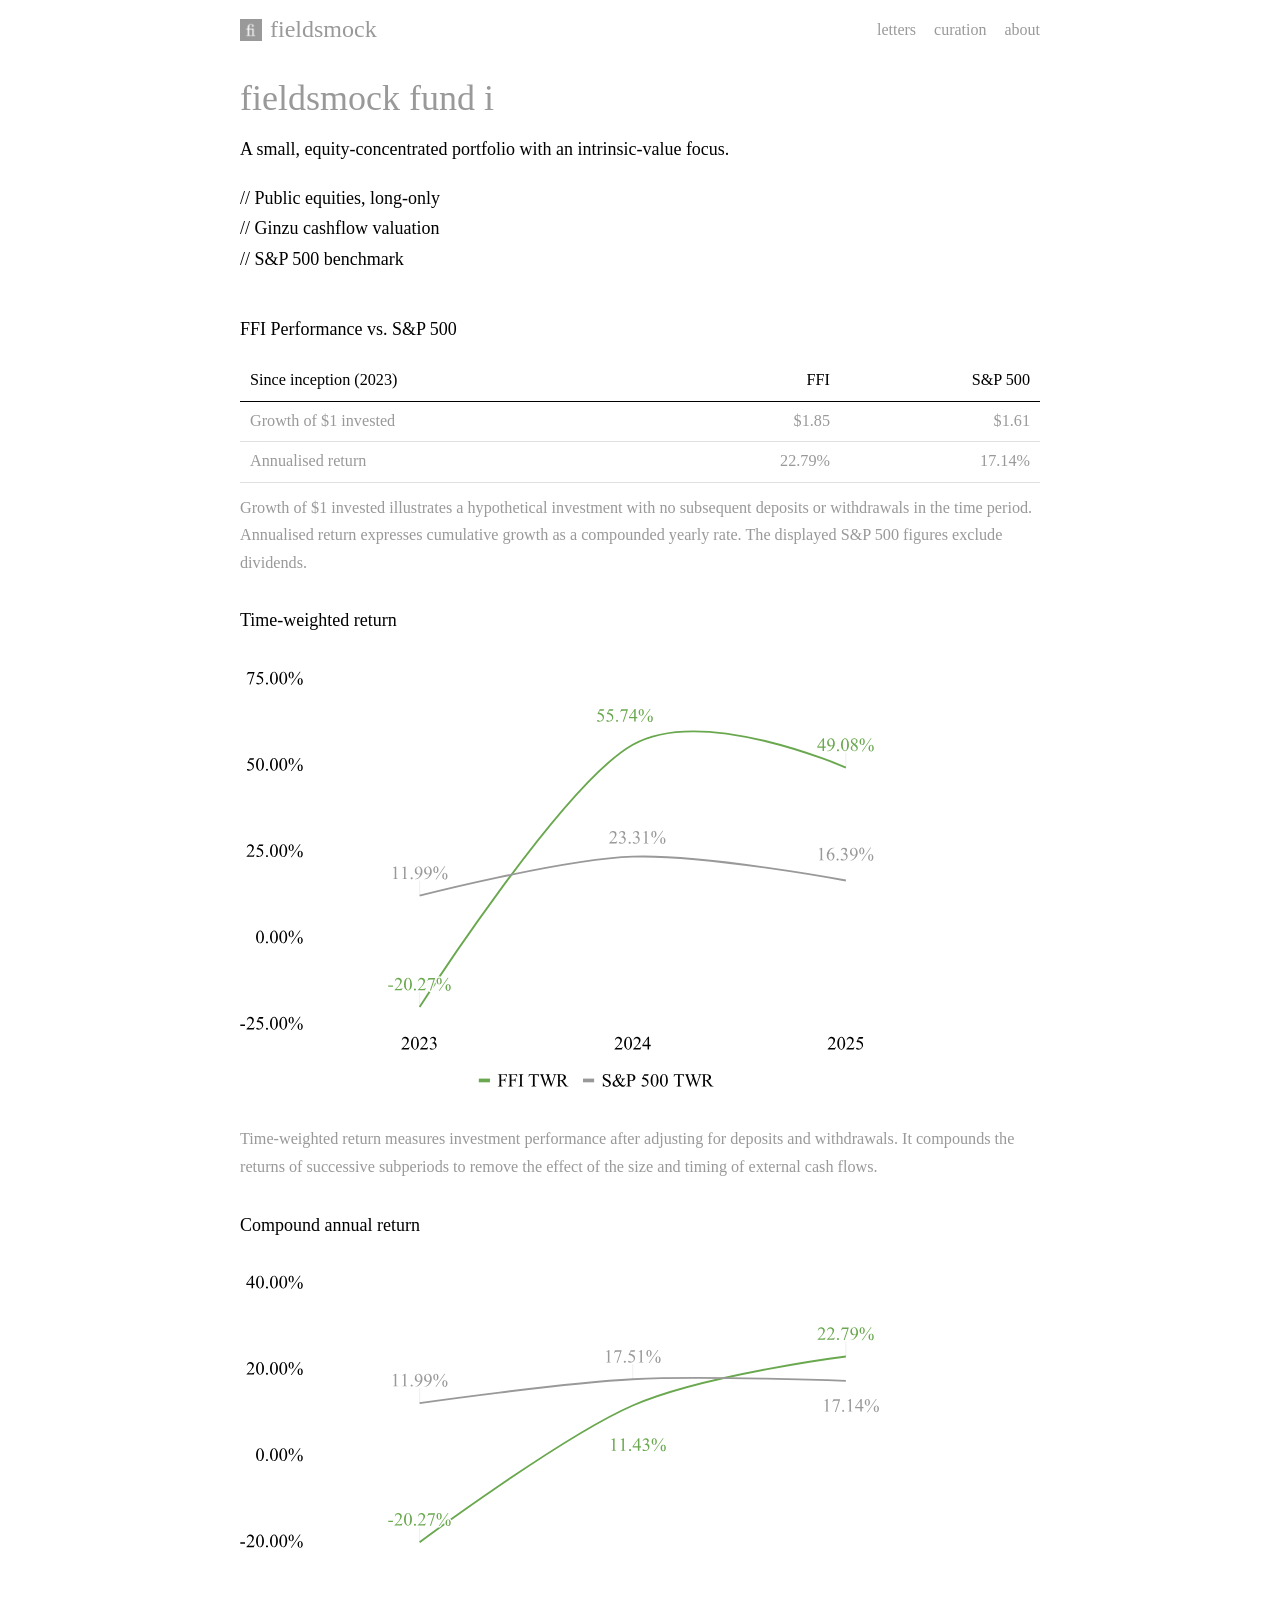
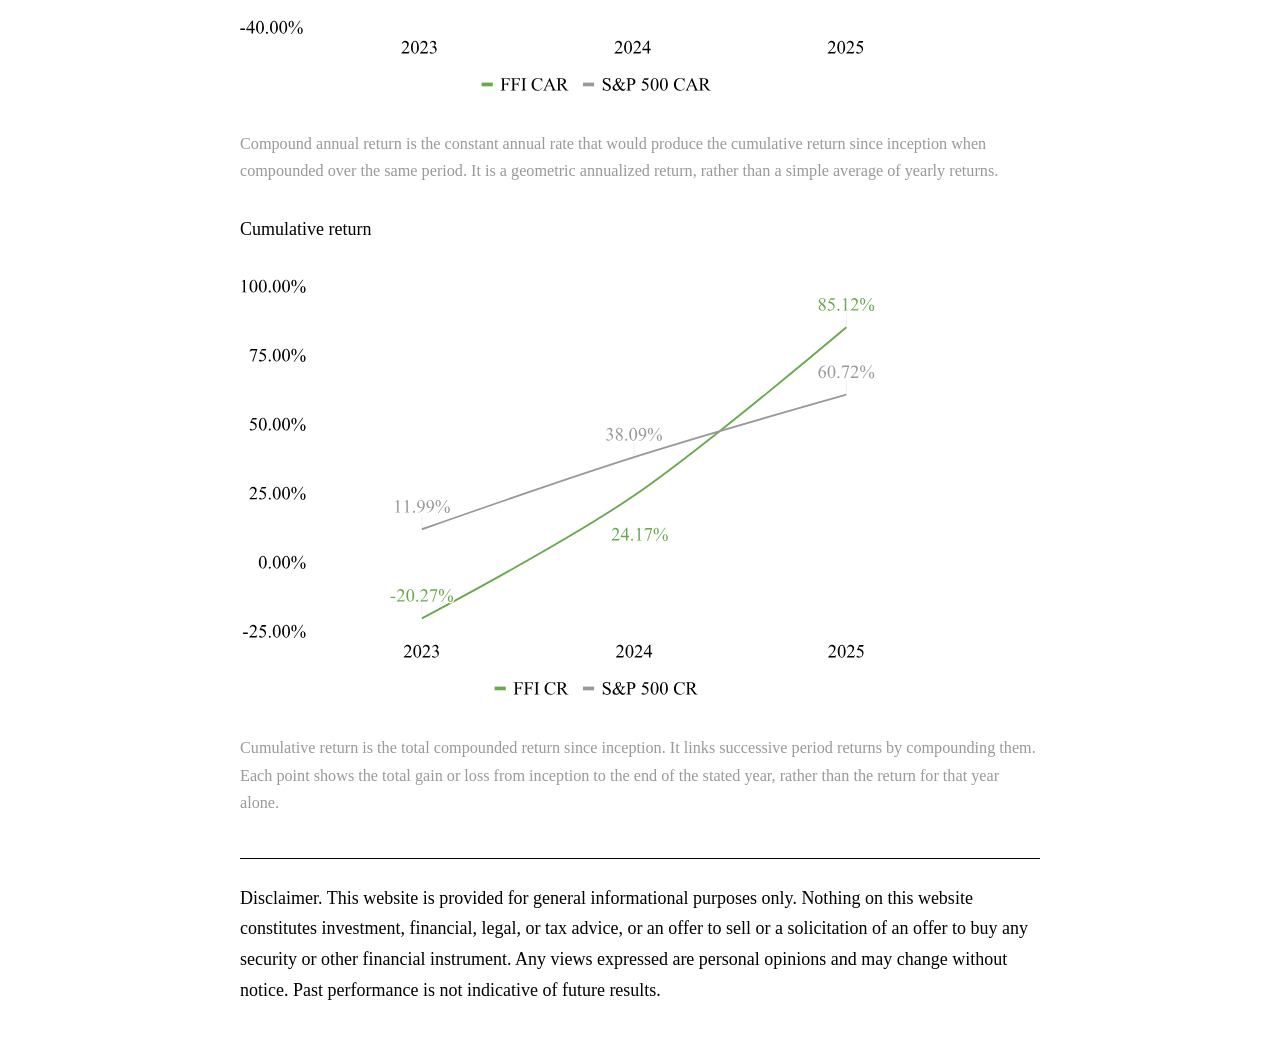
==== commit 3a3f38cc: "Standardise page titles and tables and refine ledger notes" ====
--- a/index.html
+++ b/index.html
@@ -144,14 +144,6 @@
   margin-bottom: 28px; /* spacing below image */
     }
 
-    h1 {
-       font-weight: normal;
-       color: #999999;
-      margin-top: 0;
-      margin-bottom: 18px;
-      line-height: 1;  /* smaller spacing for multi-line headings */
-    }
-
     .holdings-list {
       font-size: 1em;
       line-height: 1.8;
@@ -292,6 +284,7 @@
     }
   </style>
   <link rel="stylesheet" href="assets/tables.css">
+  <link rel="stylesheet" href="assets/titles.css">
 </head>
 
 <body>
@@ -329,7 +322,7 @@
   </p>
 
   <section aria-labelledby="performance-summary">
-    <h2 class="perf-title" id="performance-summary">Performance vs. S&amp;P 500</h2>
+    <h2 class="perf-title" id="performance-summary">FFI Performance vs. S&amp;P 500</h2>
     <table class="perf-table performance-table">
         <colgroup><col><col><col></colgroup>
       <thead>
--- a/assets/tables.css
+++ b/assets/tables.css
@@ -1,5 +1,5 @@
-/* Shared table rules: fixed columns, left-aligned labels, right-aligned
-   numeric headings and values. Monetary values and rates use two decimals
+/* Shared table rules: fixed columns, first-column labels aligned left,
+   all other headings and values aligned right. Monetary values and rates use two decimals
    in the HTML; year labels remain whole years. */
 .perf-table {
   width: 100%;
@@ -22,10 +22,9 @@
   border-bottom-color: #000;
 }
 .perf-table td { color: #999999; }
-.perf-table .numeric {
-  text-align: right;
-  white-space: nowrap;
-}
+.perf-table th:not(:first-child),
+.perf-table td:not(:first-child) { text-align: right; }
+.perf-table .numeric { white-space: nowrap; }
 .performance-table col:first-child { width: 50%; }
 .performance-table col:nth-child(2),
 .performance-table col:nth-child(3) { width: 25%; }
@@ -39,8 +38,9 @@
 }
 .ledger-table th,
 .ledger-table td { white-space: nowrap; }
-.ledger-table col:nth-child(1) { width: 18%; }
-.ledger-table col:nth-child(2) { width: 26%; }
-.ledger-table col:nth-child(3),
-.ledger-table col:nth-child(4) { width: 21%; }
-.ledger-table col:nth-child(5) { width: 14%; }
+.ledger-table th:last-child { white-space: normal; overflow-wrap: anywhere; }
+.ledger-table col:nth-child(1) { width: 14%; }
+.ledger-table col:nth-child(2) { width: 24%; }
+.ledger-table col:nth-child(3) { width: 20%; }
+.ledger-table col:nth-child(4) { width: 22%; }
+.ledger-table col:nth-child(5) { width: 20%; }
--- a/assets/titles.css
+++ b/assets/titles.css
@@ -0,0 +1,13 @@
+/* Shared page titles: consistent typography and spacing on every page. */
+.page h1 {
+  font-size: 2em;
+  font-weight: normal;
+  color: #999999;
+  line-height: 1;
+  margin: 0 0 18px;
+}
+
+/* Letter headers own the gap below the title and language switch. */
+.letter-header h1 {
+  margin-bottom: 0;
+}
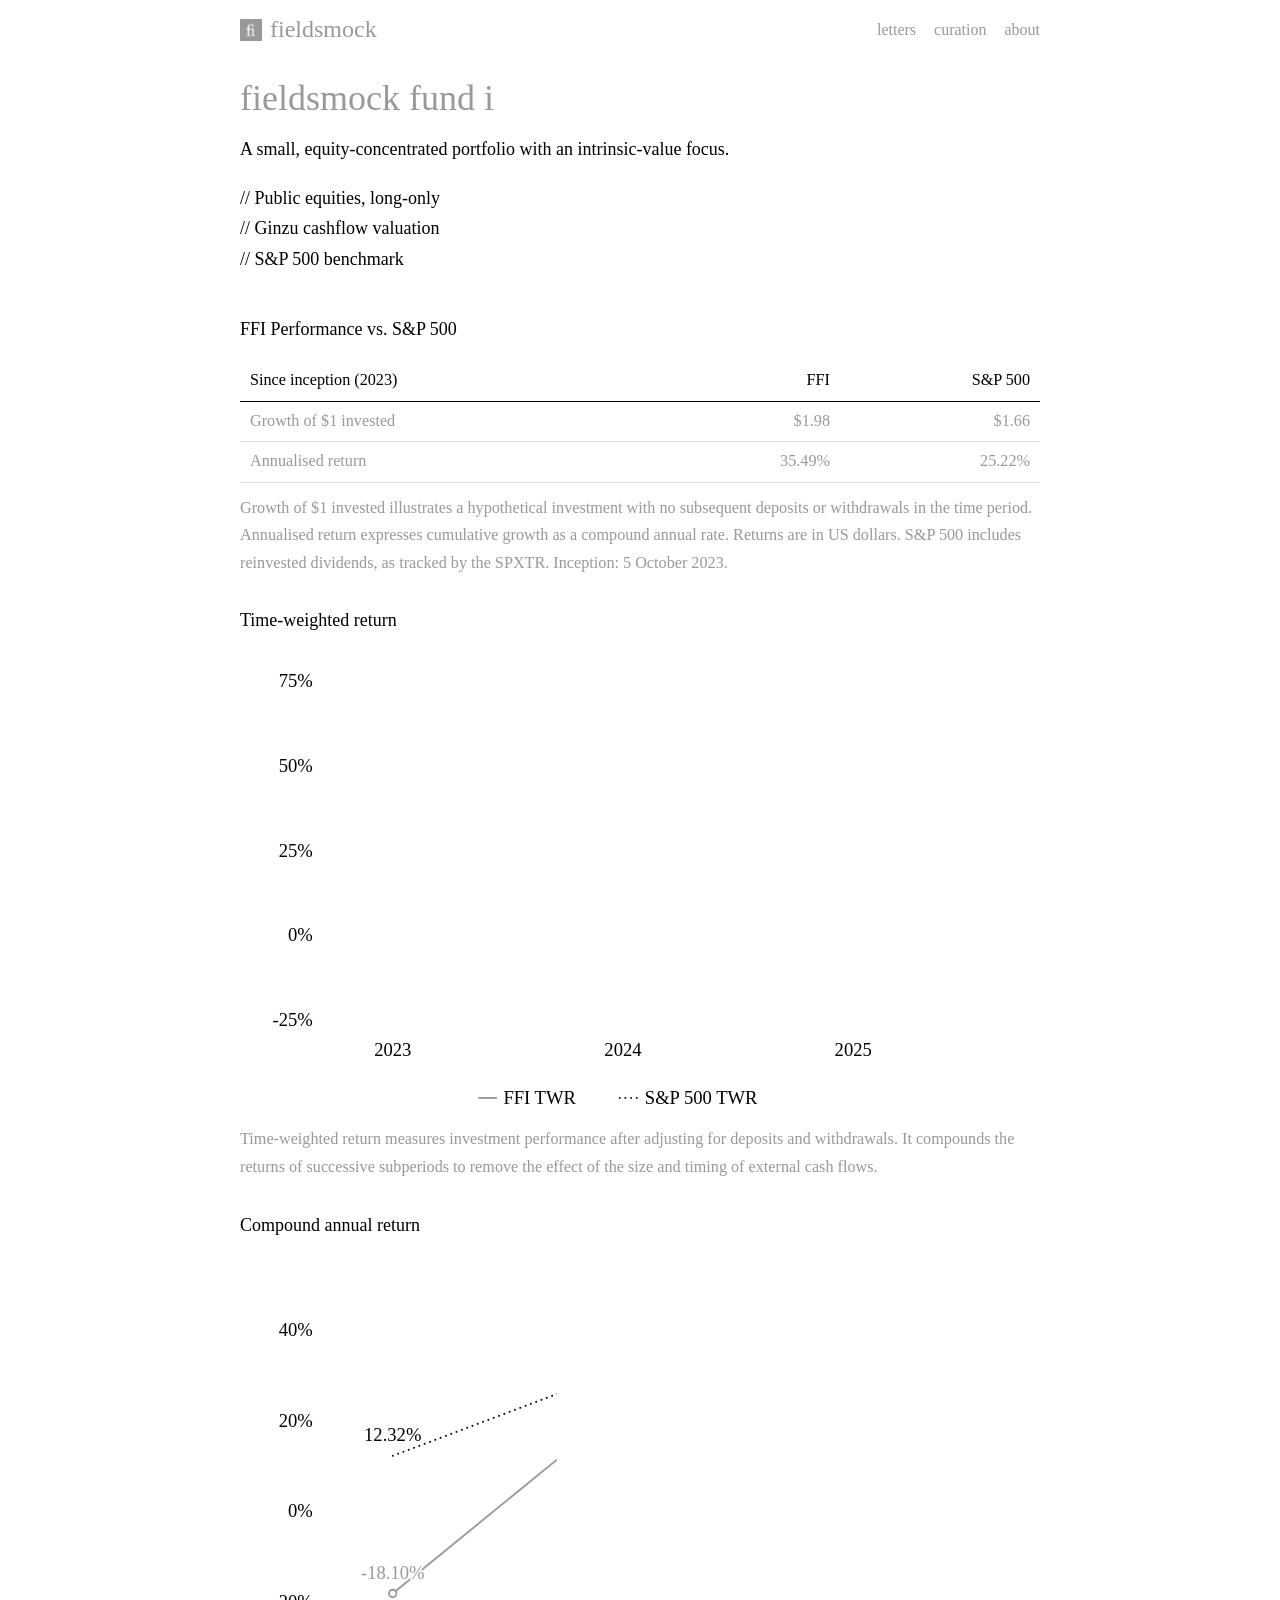
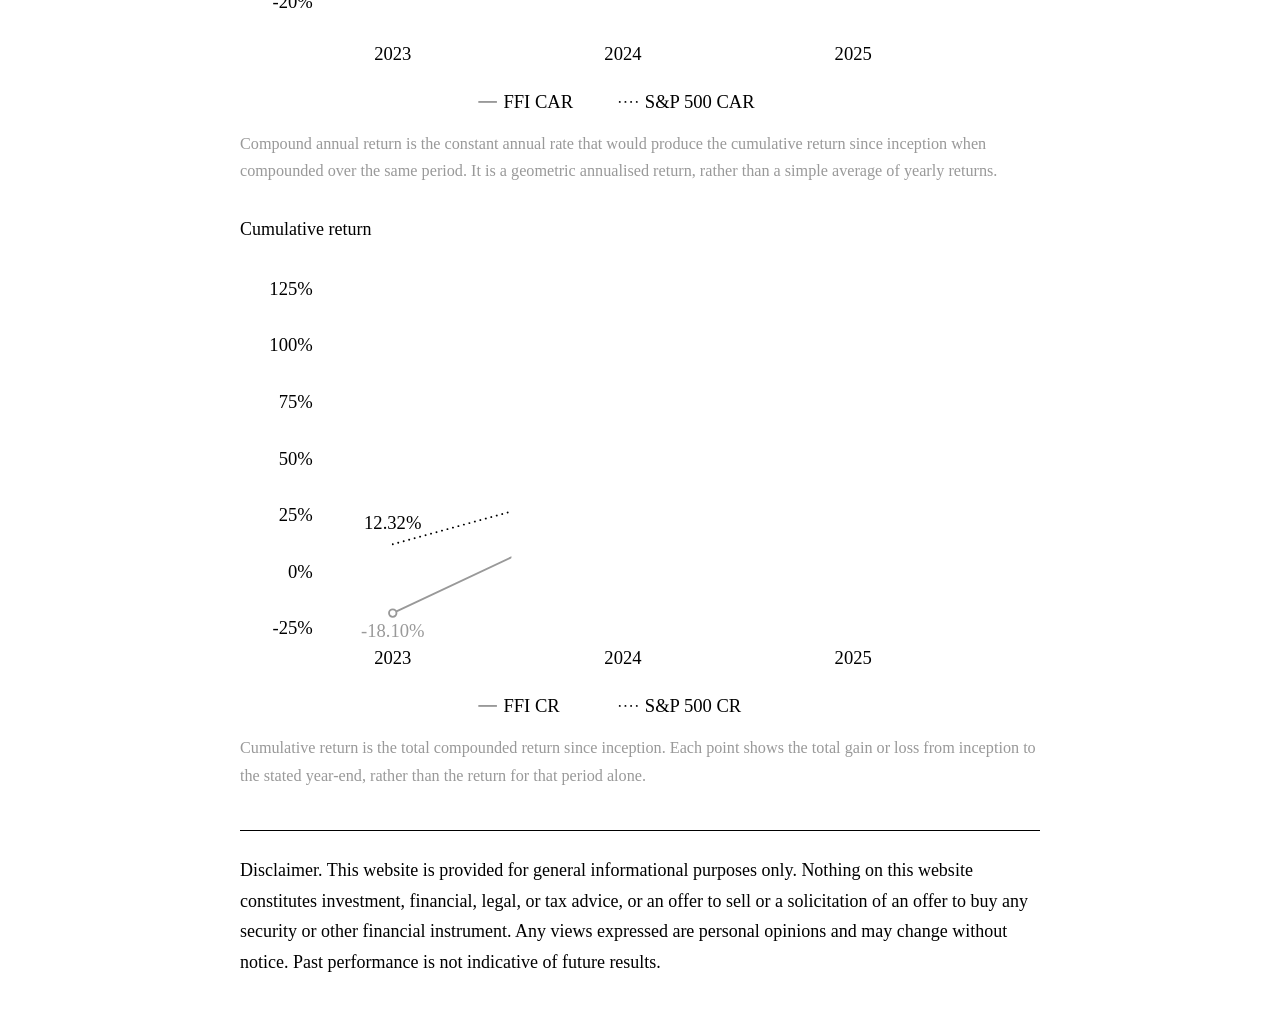
==== commit e08d540e: "Update USD performance and chart presentation through 2025" ====
--- a/index.html
+++ b/index.html
@@ -197,15 +197,7 @@
       margin: -16px 0 28px;
     }
 
-    .disclaimer {
-      border-top: 1px solid #000;
-      margin-top: 40px;
-      padding-top: 24px;
-    }
-
-    .disclaimer p {
-      margin: 0;
-    }
+
 
     .chart svg,
     .chart img {
@@ -285,6 +277,9 @@
   </style>
   <link rel="stylesheet" href="assets/tables.css">
   <link rel="stylesheet" href="assets/titles.css">
+  <link rel="stylesheet" href="assets/performance.css">
+  <script src="assets/chart-motion.js" defer></script>
+  <link rel="stylesheet" href="assets/notes.css">
 </head>
 
 <body>
@@ -335,36 +330,112 @@
       <tbody>
         <tr>
           <td>Growth of $1 invested</td>
-          <td class="numeric">$1.85</td>
-          <td class="numeric">$1.61</td>
+          <td class="numeric">$1.98</td>
+          <td class="numeric">$1.66</td>
         </tr>
         <tr>
           <td>Annualised return</td>
-          <td class="numeric">22.79%</td>
-          <td class="numeric">17.14%</td>
+          <td class="numeric">35.49%</td>
+          <td class="numeric">25.22%</td>
         </tr>
       </tbody>
     </table>
-    <p class="chart-note summary-note">Growth of $1 invested illustrates a hypothetical investment with no subsequent deposits or withdrawals in the time period. Annualised return expresses cumulative growth as a compounded yearly rate. The displayed S&amp;P 500 figures exclude dividends.</p>
+    <p class="chart-note summary-note">Growth of $1 invested illustrates a hypothetical investment with no subsequent deposits or withdrawals in the time period. Annualised return expresses cumulative growth as a compound annual rate. Returns are in US dollars. S&amp;P 500 includes reinvested dividends, as tracked by the SPXTR. Inception: 5 October 2023.</p>
   </section>
 
   <!-- Charts -->
   <div class="chart">
     <h2 class="chart-title">Time-weighted return</h2>
-    <svg version="1.1" viewBox="0.0 0.0 817.0 506.0" fill="none" stroke="none" stroke-linecap="square" stroke-miterlimit="10" width="817" height="506" xmlns:xlink="http://www.w3.org/1999/xlink" xmlns="http://www.w3.org/2000/svg"><path fill="#ffffff" d="M0 0L817.0 0L817.0 506.0L0 506.0L0 0Z" fill-rule="nonzero"/><path stroke="#000000" stroke-width="1.0" stroke-linecap="butt" stroke-opacity="0.0" d="M104.5 376.5L791.5 376.5" fill-rule="nonzero"/><path stroke="#000000" stroke-width="1.0" stroke-linecap="butt" stroke-opacity="0.0" d="M104.5 345.5L791.5 345.5" fill-rule="nonzero"/><path stroke="#000000" stroke-width="1.0" stroke-linecap="butt" stroke-opacity="0.0" d="M104.5 284.5L791.5 284.5" fill-rule="nonzero"/><path stroke="#000000" stroke-width="1.0" stroke-linecap="butt" stroke-opacity="0.0" d="M104.5 253.5L791.5 253.5" fill-rule="nonzero"/><path stroke="#000000" stroke-width="1.0" stroke-linecap="butt" stroke-opacity="0.0" d="M104.5 191.5L791.5 191.5" fill-rule="nonzero"/><path stroke="#000000" stroke-width="1.0" stroke-linecap="butt" stroke-opacity="0.0" d="M104.5 160.5L791.5 160.5" fill-rule="nonzero"/><path stroke="#000000" stroke-width="1.0" stroke-linecap="butt" stroke-opacity="0.0" d="M104.5 98.5L791.5 98.5" fill-rule="nonzero"/><path stroke="#000000" stroke-width="1.0" stroke-linecap="butt" stroke-opacity="0.0" d="M104.5 67.5L791.5 67.5" fill-rule="nonzero"/><path stroke="#eeeeee" stroke-width="1.0" stroke-linecap="butt" d="M218.86667 374.28662L218.86667 390.28662" fill-rule="nonzero"/><path stroke="#eeeeee" stroke-width="1.0" stroke-linecap="butt" d="M677.13336 116.95935L677.13336 132.95935" fill-rule="nonzero"/><path stroke="#eeeeee" stroke-width="1.0" stroke-linecap="butt" d="M218.86667 254.60303L218.86667 270.60303" fill-rule="nonzero"/><clipPath id="id_0"><path d="M104.3 36.8L791.7 36.8L791.7 407.83334L104.3 407.83334L104.3 36.8Z" clip-rule="nonzero"/></clipPath><path stroke="#6aa84f" stroke-width="2.0" stroke-linecap="butt" clip-path="url(#id_0)" d="M218.86667 390.28662C218.86667 390.28662 371.62222 151.1484 448.0 108.26053C524.3778 65.37265 677.13336 132.95935 677.13336 132.95935" fill-rule="nonzero"/><path stroke="#999999" stroke-width="2.0" stroke-linecap="butt" clip-path="url(#id_0)" d="M218.86667 270.60303C218.86667 270.60303 371.62222 231.31285 448.0 228.59082C524.3778 225.86877 677.13336 254.27078 677.13336 254.27078" fill-rule="nonzero"/><path fill="#6aa84f" clip-path="url(#id_0)" d="M218.86667 390.28662C218.86667 390.28662 218.86667 390.28662 218.86667 390.28662C218.86667 390.28662 218.86667 390.28662 218.86667 390.28662C218.86667 390.28662 218.86667 390.28662 218.86667 390.28662C218.86667 390.28662 218.86667 390.28662 218.86667 390.28662Z" fill-rule="nonzero"/><path fill="#6aa84f" clip-path="url(#id_0)" d="M448.0 108.26053C448.0 108.26053 448.0 108.26053 448.0 108.26053C448.0 108.26053 448.0 108.26053 448.0 108.26053C448.0 108.26053 448.0 108.26053 448.0 108.26053C448.0 108.26053 448.0 108.26053 448.0 108.26053Z" fill-rule="nonzero"/><path fill="#6aa84f" clip-path="url(#id_0)" d="M677.13336 132.95935C677.13336 132.95935 677.13336 132.95935 677.13336 132.95935C677.13336 132.95935 677.13336 132.95935 677.13336 132.95935C677.13336 132.95935 677.13336 132.95935 677.13336 132.95935C677.13336 132.95935 677.13336 132.95935 677.13336 132.95935Z" fill-rule="nonzero"/><path fill="#999999" clip-path="url(#id_0)" d="M218.86667 270.60303C218.86667 270.60303 218.86667 270.60303 218.86667 270.60303C218.86667 270.60303 218.86667 270.60303 218.86667 270.60303C218.86667 270.60303 218.86667 270.60303 218.86667 270.60303C218.86667 270.60303 218.86667 270.60303 218.86667 270.60303Z" fill-rule="nonzero"/><path fill="#999999" clip-path="url(#id_0)" d="M448.0 228.59082C448.0 228.59082 448.0 228.59082 448.0 228.59082C448.0 228.59082 448.0 228.59082 448.0 228.59082C448.0 228.59082 448.0 228.59082 448.0 228.59082C448.0 228.59082 448.0 228.59082 448.0 228.59082Z" fill-rule="nonzero"/><path fill="#999999" clip-path="url(#id_0)" d="M677.13336 254.27078C677.13336 254.27078 677.13336 254.27078 677.13336 254.27078C677.13336 254.27078 677.13336 254.27078 677.13336 254.27078C677.13336 254.27078 677.13336 254.27078 677.13336 254.27078C677.13336 254.27078 677.13336 254.27078 677.13336 254.27078Z" fill-rule="nonzero"/><path stroke="#ffffff" stroke-width="3.0" stroke-linejoin="round" stroke-linecap="round" d="M185.17917 367.06787L190.22604 367.06787L190.22604 368.53662L185.17917 368.53662L185.17917 367.06787ZM200.53854 369.73975L199.61667 372.28662L191.80417 372.28662L191.80417 371.92725Q195.24167 368.78662 196.64792 366.80225Q198.05417 364.80225 198.05417 363.146Q198.05417 361.88037 197.27292 361.0835Q196.5073 360.271 195.4448 360.271Q194.46042 360.271 193.67917 360.84912Q192.91354 361.41162 192.53854 362.50537L192.17917 362.50537Q192.42917 360.7085 193.42917 359.73975Q194.4448 358.771 195.96042 358.771Q197.5698 358.771 198.64792 359.80225Q199.72604 360.8335 199.72604 362.23975Q199.72604 363.25537 199.2573 364.25537Q198.53854 365.8335 196.91354 367.61475Q194.47604 370.271 193.8823 370.81787L197.33542 370.81787Q198.3823 370.81787 198.80417 370.73975Q199.24167 370.66162 199.58542 370.42725Q199.92917 370.17725 200.17917 369.73975L200.53854 369.73975ZM202.08542 365.73975Q202.08542 363.47412 202.77292 361.84912Q203.46042 360.2085 204.58542 359.41162Q205.47604 358.771 206.41354 358.771Q207.92917 358.771 209.14792 360.31787Q210.64792 362.23975 210.64792 365.53662Q210.64792 367.84912 209.97604 369.4585Q209.3198 371.06787 208.28854 371.80225Q207.27292 372.521 206.30417 372.521Q204.41354 372.521 203.14792 370.28662Q202.08542 368.396 202.08542 365.73975ZM204.0073 365.98975Q204.0073 368.72412 204.67917 370.44287Q205.24167 371.91162 206.33542 371.91162Q206.86667 371.91162 207.42917 371.44287Q207.99167 370.9585 208.28854 369.84912Q208.74167 368.16162 208.74167 365.11475Q208.74167 362.84912 208.27292 361.3335Q207.91354 360.2085 207.36667 359.73975Q206.96042 359.41162 206.39792 359.41162Q205.72604 359.41162 205.21042 360.00537Q204.5073 360.81787 204.2573 362.56787Q204.0073 364.30225 204.0073 365.98975ZM213.86667 370.396Q214.3198 370.396 214.6323 370.7085Q214.9448 371.021 214.9448 371.47412Q214.9448 371.92725 214.6323 372.25537Q214.3198 372.56787 213.86667 372.56787Q213.41354 372.56787 213.10104 372.25537Q212.78854 371.92725 212.78854 371.47412Q212.78854 371.021 213.10104 370.7085Q213.41354 370.396 213.86667 370.396ZM225.53854 369.73975L224.61667 372.28662L216.80417 372.28662L216.80417 371.92725Q220.24167 368.78662 221.64792 366.80225Q223.05417 364.80225 223.05417 363.146Q223.05417 361.88037 222.27292 361.0835Q221.5073 360.271 220.4448 360.271Q219.46042 360.271 218.67917 360.84912Q217.91354 361.41162 217.53854 362.50537L217.17917 362.50537Q217.42917 360.7085 218.42917 359.73975Q219.4448 358.771 220.96042 358.771Q222.5698 358.771 223.64792 359.80225Q224.72604 360.8335 224.72604 362.23975Q224.72604 363.25537 224.2573 364.25537Q223.53854 365.8335 221.91354 367.61475Q219.47604 370.271 218.8823 370.81787L222.33542 370.81787Q223.3823 370.81787 223.80417 370.73975Q224.24167 370.66162 224.58542 370.42725Q224.92917 370.17725 225.17917 369.73975L225.53854 369.73975ZM228.3823 359.03662L235.47604 359.03662L235.47604 359.41162L231.0698 372.56787L229.97604 372.56787L233.92917 360.63037L230.28854 360.63037Q229.17917 360.63037 228.71042 360.896Q227.89792 361.34912 227.39792 362.28662L227.11667 362.17725L228.3823 359.03662ZM249.96042 358.73975L240.3198 372.8335L239.4448 372.8335L249.08542 358.73975L249.96042 358.73975ZM239.92917 358.73975Q241.24167 358.73975 241.96042 359.8335Q242.6948 360.92725 242.6948 362.34912Q242.6948 364.03662 241.86667 364.97412Q241.05417 365.896 239.89792 365.896Q239.1323 365.896 238.47604 365.47412Q237.83542 365.05225 237.4448 364.2085Q237.0698 363.36475 237.0698 362.34912Q237.0698 361.31787 237.46042 360.4585Q237.85104 359.5835 238.52292 359.16162Q239.21042 358.73975 239.92917 358.73975ZM239.89792 359.28662Q239.39792 359.28662 239.0073 359.88037Q238.61667 360.4585 238.61667 362.3335Q238.61667 363.69287 238.83542 364.41162Q239.0073 364.94287 239.35104 365.23975Q239.55417 365.41162 239.86667 365.41162Q240.33542 365.41162 240.66354 364.896Q241.14792 364.146 241.14792 362.396Q241.14792 360.53662 240.67917 359.78662Q240.36667 359.28662 239.89792 359.28662ZM249.5073 365.7085Q250.21042 365.7085 250.89792 366.16162Q251.58542 366.59912 251.96042 367.44287Q252.33542 368.271 252.33542 369.271Q252.33542 371.00537 251.5073 371.92725Q250.67917 372.8335 249.53854 372.8335Q248.83542 372.8335 248.16354 372.396Q247.49167 371.9585 247.10104 371.146Q246.72604 370.31787 246.72604 369.271Q246.72604 368.25537 247.10104 367.41162Q247.49167 366.55225 248.16354 366.13037Q248.83542 365.7085 249.5073 365.7085ZM249.52292 366.22412Q249.05417 366.22412 248.71042 366.75537Q248.27292 367.44287 248.27292 369.34912Q248.27292 371.09912 248.72604 371.78662Q249.05417 372.28662 249.52292 372.28662Q249.97604 372.28662 250.3198 371.75537Q250.78854 371.03662 250.78854 369.30225Q250.78854 367.4585 250.3198 366.72412Q250.0073 366.22412 249.52292 366.22412Z" fill-rule="nonzero"/><path fill="#6aa84f" d="M185.17917 367.06787L190.22604 367.06787L190.22604 368.53662L185.17917 368.53662L185.17917 367.06787ZM200.53854 369.73975L199.61667 372.28662L191.80417 372.28662L191.80417 371.92725Q195.24167 368.78662 196.64792 366.80225Q198.05417 364.80225 198.05417 363.146Q198.05417 361.88037 197.27292 361.0835Q196.5073 360.271 195.4448 360.271Q194.46042 360.271 193.67917 360.84912Q192.91354 361.41162 192.53854 362.50537L192.17917 362.50537Q192.42917 360.7085 193.42917 359.73975Q194.4448 358.771 195.96042 358.771Q197.5698 358.771 198.64792 359.80225Q199.72604 360.8335 199.72604 362.23975Q199.72604 363.25537 199.2573 364.25537Q198.53854 365.8335 196.91354 367.61475Q194.47604 370.271 193.8823 370.81787L197.33542 370.81787Q198.3823 370.81787 198.80417 370.73975Q199.24167 370.66162 199.58542 370.42725Q199.92917 370.17725 200.17917 369.73975L200.53854 369.73975ZM202.08542 365.73975Q202.08542 363.47412 202.77292 361.84912Q203.46042 360.2085 204.58542 359.41162Q205.47604 358.771 206.41354 358.771Q207.92917 358.771 209.14792 360.31787Q210.64792 362.23975 210.64792 365.53662Q210.64792 367.84912 209.97604 369.4585Q209.3198 371.06787 208.28854 371.80225Q207.27292 372.521 206.30417 372.521Q204.41354 372.521 203.14792 370.28662Q202.08542 368.396 202.08542 365.73975ZM204.0073 365.98975Q204.0073 368.72412 204.67917 370.44287Q205.24167 371.91162 206.33542 371.91162Q206.86667 371.91162 207.42917 371.44287Q207.99167 370.9585 208.28854 369.84912Q208.74167 368.16162 208.74167 365.11475Q208.74167 362.84912 208.27292 361.3335Q207.91354 360.2085 207.36667 359.73975Q206.96042 359.41162 206.39792 359.41162Q205.72604 359.41162 205.21042 360.00537Q204.5073 360.81787 204.2573 362.56787Q204.0073 364.30225 204.0073 365.98975ZM213.86667 370.396Q214.3198 370.396 214.6323 370.7085Q214.9448 371.021 214.9448 371.47412Q214.9448 371.92725 214.6323 372.25537Q214.3198 372.56787 213.86667 372.56787Q213.41354 372.56787 213.10104 372.25537Q212.78854 371.92725 212.78854 371.47412Q212.78854 371.021 213.10104 370.7085Q213.41354 370.396 213.86667 370.396ZM225.53854 369.73975L224.61667 372.28662L216.80417 372.28662L216.80417 371.92725Q220.24167 368.78662 221.64792 366.80225Q223.05417 364.80225 223.05417 363.146Q223.05417 361.88037 222.27292 361.0835Q221.5073 360.271 220.4448 360.271Q219.46042 360.271 218.67917 360.84912Q217.91354 361.41162 217.53854 362.50537L217.17917 362.50537Q217.42917 360.7085 218.42917 359.73975Q219.4448 358.771 220.96042 358.771Q222.5698 358.771 223.64792 359.80225Q224.72604 360.8335 224.72604 362.23975Q224.72604 363.25537 224.2573 364.25537Q223.53854 365.8335 221.91354 367.61475Q219.47604 370.271 218.8823 370.81787L222.33542 370.81787Q223.3823 370.81787 223.80417 370.73975Q224.24167 370.66162 224.58542 370.42725Q224.92917 370.17725 225.17917 369.73975L225.53854 369.73975ZM228.3823 359.03662L235.47604 359.03662L235.47604 359.41162L231.0698 372.56787L229.97604 372.56787L233.92917 360.63037L230.28854 360.63037Q229.17917 360.63037 228.71042 360.896Q227.89792 361.34912 227.39792 362.28662L227.11667 362.17725L228.3823 359.03662ZM249.96042 358.73975L240.3198 372.8335L239.4448 372.8335L249.08542 358.73975L249.96042 358.73975ZM239.92917 358.73975Q241.24167 358.73975 241.96042 359.8335Q242.6948 360.92725 242.6948 362.34912Q242.6948 364.03662 241.86667 364.97412Q241.05417 365.896 239.89792 365.896Q239.1323 365.896 238.47604 365.47412Q237.83542 365.05225 237.4448 364.2085Q237.0698 363.36475 237.0698 362.34912Q237.0698 361.31787 237.46042 360.4585Q237.85104 359.5835 238.52292 359.16162Q239.21042 358.73975 239.92917 358.73975ZM239.89792 359.28662Q239.39792 359.28662 239.0073 359.88037Q238.61667 360.4585 238.61667 362.3335Q238.61667 363.69287 238.83542 364.41162Q239.0073 364.94287 239.35104 365.23975Q239.55417 365.41162 239.86667 365.41162Q240.33542 365.41162 240.66354 364.896Q241.14792 364.146 241.14792 362.396Q241.14792 360.53662 240.67917 359.78662Q240.36667 359.28662 239.89792 359.28662ZM249.5073 365.7085Q250.21042 365.7085 250.89792 366.16162Q251.58542 366.59912 251.96042 367.44287Q252.33542 368.271 252.33542 369.271Q252.33542 371.00537 251.5073 371.92725Q250.67917 372.8335 249.53854 372.8335Q248.83542 372.8335 248.16354 372.396Q247.49167 371.9585 247.10104 371.146Q246.72604 370.31787 246.72604 369.271Q246.72604 368.25537 247.10104 367.41162Q247.49167 366.55225 248.16354 366.13037Q248.83542 365.7085 249.5073 365.7085ZM249.52292 366.22412Q249.05417 366.22412 248.71042 366.75537Q248.27292 367.44287 248.27292 369.34912Q248.27292 371.09912 248.72604 371.78662Q249.05417 372.28662 249.52292 372.28662Q249.97604 372.28662 250.3198 371.75537Q250.78854 371.03662 250.78854 369.30225Q250.78854 367.4585 250.3198 366.72412Q250.0073 366.22412 249.52292 366.22412Z" fill-rule="nonzero"/><path stroke="#ffffff" stroke-width="3.0" stroke-linejoin="round" stroke-linecap="round" d="M417.31335 70.183334L416.54773 71.85521L412.56335 71.85521L411.68835 73.620834Q414.2821 74.01146 415.79773 75.558334Q417.0946 76.88646 417.0946 78.683334Q417.0946 79.714584 416.67273 80.60521Q416.25085 81.495834 415.5946 82.120834Q414.95398 82.745834 414.1571 83.13646Q413.04773 83.66771 411.86023 83.66771Q410.67273 83.66771 410.12585 83.26146Q409.57898 82.85521 409.57898 82.370834Q409.57898 82.089584 409.79773 81.88646Q410.0321 81.66771 410.37585 81.66771Q410.62585 81.66771 410.81335 81.745834Q411.01648 81.82396 411.4696 82.152084Q412.20398 82.66771 412.95398 82.66771Q414.0946 82.66771 414.95398 81.808334Q415.82898 80.933334 415.82898 79.69896Q415.82898 78.495834 415.04773 77.464584Q414.2821 76.41771 412.92273 75.839584Q411.86023 75.402084 410.01648 75.339584L412.56335 70.183334L417.31335 70.183334ZM427.31335 70.183334L426.54773 71.85521L422.56335 71.85521L421.68835 73.620834Q424.2821 74.01146 425.79773 75.558334Q427.0946 76.88646 427.0946 78.683334Q427.0946 79.714584 426.67273 80.60521Q426.25085 81.495834 425.5946 82.120834Q424.95398 82.745834 424.1571 83.13646Q423.04773 83.66771 421.86023 83.66771Q420.67273 83.66771 420.12585 83.26146Q419.57898 82.85521 419.57898 82.370834Q419.57898 82.089584 419.79773 81.88646Q420.0321 81.66771 420.37585 81.66771Q420.62585 81.66771 420.81335 81.745834Q421.01648 81.82396 421.4696 82.152084Q422.20398 82.66771 422.95398 82.66771Q424.0946 82.66771 424.95398 81.808334Q425.82898 80.933334 425.82898 79.69896Q425.82898 78.495834 425.04773 77.464584Q424.2821 76.41771 422.92273 75.839584Q421.86023 75.402084 420.01648 75.339584L422.56335 70.183334L427.31335 70.183334ZM431.12585 81.54271Q431.57898 81.54271 431.89148 81.85521Q432.20398 82.16771 432.20398 82.620834Q432.20398 83.07396 431.89148 83.402084Q431.57898 83.714584 431.12585 83.714584Q430.67273 83.714584 430.36023 83.402084Q430.04773 83.07396 430.04773 82.620834Q430.04773 82.16771 430.36023 81.85521Q430.67273 81.54271 431.12585 81.54271ZM435.64148 70.183334L442.73523 70.183334L442.73523 70.558334L438.32898 83.714584L437.23523 83.714584L441.18835 71.777084L437.54773 71.777084Q436.43835 71.777084 435.9696 72.04271Q435.1571 72.495834 434.6571 73.433334L434.37585 73.32396L435.64148 70.183334ZM452.93835 78.54271L452.93835 79.933334L451.1571 79.933334L451.1571 83.433334L449.54773 83.433334L449.54773 79.933334L443.93835 79.933334L443.93835 78.683334L450.07898 69.91771L451.1571 69.91771L451.1571 78.54271L452.93835 78.54271ZM449.54773 78.54271L449.54773 71.98021L444.89148 78.54271L449.54773 78.54271ZM467.2196 69.88646L457.57898 83.98021L456.70398 83.98021L466.3446 69.88646L467.2196 69.88646ZM457.18835 69.88646Q458.50085 69.88646 459.2196 70.98021Q459.95398 72.07396 459.95398 73.495834Q459.95398 75.183334 459.12585 76.120834Q458.31335 77.04271 457.1571 77.04271Q456.39148 77.04271 455.73523 76.620834Q455.0946 76.19896 454.70398 75.35521Q454.32898 74.51146 454.32898 73.495834Q454.32898 72.464584 454.7196 71.60521Q455.11023 70.73021 455.7821 70.308334Q456.4696 69.88646 457.18835 69.88646ZM457.1571 70.433334Q456.6571 70.433334 456.26648 71.027084Q455.87585 71.60521 455.87585 73.48021Q455.87585 74.839584 456.0946 75.558334Q456.26648 76.089584 456.61023 76.38646Q456.81335 76.558334 457.12585 76.558334Q457.5946 76.558334 457.92273 76.04271Q458.4071 75.29271 458.4071 73.54271Q458.4071 71.683334 457.93835 70.933334Q457.62585 70.433334 457.1571 70.433334ZM466.76648 76.85521Q467.4696 76.85521 468.1571 77.308334Q468.8446 77.745834 469.2196 78.589584Q469.5946 79.41771 469.5946 80.41771Q469.5946 82.152084 468.76648 83.07396Q467.93835 83.98021 466.79773 83.98021Q466.0946 83.98021 465.42273 83.54271Q464.75085 83.10521 464.36023 82.29271Q463.98523 81.464584 463.98523 80.41771Q463.98523 79.402084 464.36023 78.558334Q464.75085 77.69896 465.42273 77.277084Q466.0946 76.85521 466.76648 76.85521ZM466.7821 77.370834Q466.31335 77.370834 465.9696 77.902084Q465.5321 78.589584 465.5321 80.495834Q465.5321 82.245834 465.98523 82.933334Q466.31335 83.433334 466.7821 83.433334Q467.23523 83.433334 467.57898 82.902084Q468.04773 82.183334 468.04773 80.44896Q468.04773 78.60521 467.57898 77.870834Q467.26648 77.370834 466.7821 77.370834Z" fill-rule="nonzero"/><path fill="#6aa84f" d="M417.31335 70.183334L416.54773 71.85521L412.56335 71.85521L411.68835 73.620834Q414.2821 74.01146 415.79773 75.558334Q417.0946 76.88646 417.0946 78.683334Q417.0946 79.714584 416.67273 80.60521Q416.25085 81.495834 415.5946 82.120834Q414.95398 82.745834 414.1571 83.13646Q413.04773 83.66771 411.86023 83.66771Q410.67273 83.66771 410.12585 83.26146Q409.57898 82.85521 409.57898 82.370834Q409.57898 82.089584 409.79773 81.88646Q410.0321 81.66771 410.37585 81.66771Q410.62585 81.66771 410.81335 81.745834Q411.01648 81.82396 411.4696 82.152084Q412.20398 82.66771 412.95398 82.66771Q414.0946 82.66771 414.95398 81.808334Q415.82898 80.933334 415.82898 79.69896Q415.82898 78.495834 415.04773 77.464584Q414.2821 76.41771 412.92273 75.839584Q411.86023 75.402084 410.01648 75.339584L412.56335 70.183334L417.31335 70.183334ZM427.31335 70.183334L426.54773 71.85521L422.56335 71.85521L421.68835 73.620834Q424.2821 74.01146 425.79773 75.558334Q427.0946 76.88646 427.0946 78.683334Q427.0946 79.714584 426.67273 80.60521Q426.25085 81.495834 425.5946 82.120834Q424.95398 82.745834 424.1571 83.13646Q423.04773 83.66771 421.86023 83.66771Q420.67273 83.66771 420.12585 83.26146Q419.57898 82.85521 419.57898 82.370834Q419.57898 82.089584 419.79773 81.88646Q420.0321 81.66771 420.37585 81.66771Q420.62585 81.66771 420.81335 81.745834Q421.01648 81.82396 421.4696 82.152084Q422.20398 82.66771 422.95398 82.66771Q424.0946 82.66771 424.95398 81.808334Q425.82898 80.933334 425.82898 79.69896Q425.82898 78.495834 425.04773 77.464584Q424.2821 76.41771 422.92273 75.839584Q421.86023 75.402084 420.01648 75.339584L422.56335 70.183334L427.31335 70.183334ZM431.12585 81.54271Q431.57898 81.54271 431.89148 81.85521Q432.20398 82.16771 432.20398 82.620834Q432.20398 83.07396 431.89148 83.402084Q431.57898 83.714584 431.12585 83.714584Q430.67273 83.714584 430.36023 83.402084Q430.04773 83.07396 430.04773 82.620834Q430.04773 82.16771 430.36023 81.85521Q430.67273 81.54271 431.12585 81.54271ZM435.64148 70.183334L442.73523 70.183334L442.73523 70.558334L438.32898 83.714584L437.23523 83.714584L441.18835 71.777084L437.54773 71.777084Q436.43835 71.777084 435.9696 72.04271Q435.1571 72.495834 434.6571 73.433334L434.37585 73.32396L435.64148 70.183334ZM452.93835 78.54271L452.93835 79.933334L451.1571 79.933334L451.1571 83.433334L449.54773 83.433334L449.54773 79.933334L443.93835 79.933334L443.93835 78.683334L450.07898 69.91771L451.1571 69.91771L451.1571 78.54271L452.93835 78.54271ZM449.54773 78.54271L449.54773 71.98021L444.89148 78.54271L449.54773 78.54271ZM467.2196 69.88646L457.57898 83.98021L456.70398 83.98021L466.3446 69.88646L467.2196 69.88646ZM457.18835 69.88646Q458.50085 69.88646 459.2196 70.98021Q459.95398 72.07396 459.95398 73.495834Q459.95398 75.183334 459.12585 76.120834Q458.31335 77.04271 457.1571 77.04271Q456.39148 77.04271 455.73523 76.620834Q455.0946 76.19896 454.70398 75.35521Q454.32898 74.51146 454.32898 73.495834Q454.32898 72.464584 454.7196 71.60521Q455.11023 70.73021 455.7821 70.308334Q456.4696 69.88646 457.18835 69.88646ZM457.1571 70.433334Q456.6571 70.433334 456.26648 71.027084Q455.87585 71.60521 455.87585 73.48021Q455.87585 74.839584 456.0946 75.558334Q456.26648 76.089584 456.61023 76.38646Q456.81335 76.558334 457.12585 76.558334Q457.5946 76.558334 457.92273 76.04271Q458.4071 75.29271 458.4071 73.54271Q458.4071 71.683334 457.93835 70.933334Q457.62585 70.433334 457.1571 70.433334ZM466.76648 76.85521Q467.4696 76.85521 468.1571 77.308334Q468.8446 77.745834 469.2196 78.589584Q469.5946 79.41771 469.5946 80.41771Q469.5946 82.152084 468.76648 83.07396Q467.93835 83.98021 466.79773 83.98021Q466.0946 83.98021 465.42273 83.54271Q464.75085 83.10521 464.36023 82.29271Q463.98523 81.464584 463.98523 80.41771Q463.98523 79.402084 464.36023 78.558334Q464.75085 77.69896 465.42273 77.277084Q466.0946 76.85521 466.76648 76.85521ZM466.7821 77.370834Q466.31335 77.370834 465.9696 77.902084Q465.5321 78.589584 465.5321 80.495834Q465.5321 82.245834 465.98523 82.933334Q466.31335 83.433334 466.7821 83.433334Q467.23523 83.433334 467.57898 82.902084Q468.04773 82.183334 468.04773 80.44896Q468.04773 78.60521 467.57898 77.870834Q467.26648 77.370834 466.7821 77.370834Z" fill-rule="nonzero"/><path stroke="#ffffff" stroke-width="3.0" stroke-linejoin="round" stroke-linecap="round" d="M655.44586 110.068726L655.44586 111.45935L653.6646 111.45935L653.6646 114.95935L652.05524 114.95935L652.05524 111.45935L646.44586 111.45935L646.44586 110.20935L652.5865 101.443726L653.6646 101.443726L653.6646 110.068726L655.44586 110.068726ZM652.05524 110.068726L652.05524 103.506226L647.399 110.068726L652.05524 110.068726ZM657.19586 115.2406L657.19586 114.8656Q658.4615 114.849976 659.55524 114.287476Q660.649 113.70935 661.6646 112.287476Q662.68024 110.849976 663.0865 109.14685Q661.55524 110.131226 660.32086 110.131226Q658.9146 110.131226 657.9146 109.0531Q656.93024 107.974976 656.93024 106.193726Q656.93024 104.443726 657.9146 103.099976Q659.11774 101.443726 661.05524 101.443726Q662.68024 101.443726 663.8521 102.787476Q665.274 104.45935 665.274 106.912476Q665.274 109.1156 664.18024 111.037476Q663.1021 112.943726 661.18024 114.193726Q659.6021 115.2406 657.74274 115.2406L657.19586 115.2406ZM663.24274 108.4281Q663.4146 107.162476 663.4146 106.39685Q663.4146 105.443726 663.0865 104.349976Q662.774 103.256226 662.18024 102.6781Q661.5865 102.08435 660.8365 102.08435Q659.9771 102.08435 659.32086 102.8656Q658.6646 103.64685 658.6646 105.1781Q658.6646 107.2406 659.5396 108.412476Q660.1646 109.2406 661.1021 109.2406Q661.5396 109.2406 662.149 109.037476Q662.774 108.818726 663.24274 108.4281ZM668.63336 113.068726Q669.0865 113.068726 669.399 113.381226Q669.7115 113.693726 669.7115 114.14685Q669.7115 114.599976 669.399 114.9281Q669.0865 115.2406 668.63336 115.2406Q668.18024 115.2406 667.86774 114.9281Q667.55524 114.599976 667.55524 114.14685Q667.55524 113.693726 667.86774 113.381226Q668.18024 113.068726 668.63336 113.068726ZM671.8521 108.412476Q671.8521 106.14685 672.5396 104.52185Q673.2271 102.881226 674.3521 102.08435Q675.24274 101.443726 676.18024 101.443726Q677.69586 101.443726 678.9146 102.9906Q680.4146 104.912476 680.4146 108.20935Q680.4146 110.52185 679.74274 112.131226Q679.0865 113.7406 678.05524 114.474976Q677.0396 115.193726 676.07086 115.193726Q674.18024 115.193726 672.9146 112.95935Q671.8521 111.068726 671.8521 108.412476ZM673.774 108.662476Q673.774 111.39685 674.44586 113.1156Q675.00836 114.58435 676.1021 114.58435Q676.63336 114.58435 677.19586 114.1156Q677.75836 113.631226 678.05524 112.52185Q678.50836 110.83435 678.50836 107.787476Q678.50836 105.52185 678.0396 104.006226Q677.68024 102.881226 677.13336 102.412476Q676.7271 102.08435 676.1646 102.08435Q675.49274 102.08435 674.9771 102.6781Q674.274 103.4906 674.024 105.2406Q673.774 106.974976 673.774 108.662476ZM684.9771 108.287476Q683.399 107.006226 682.94586 106.224976Q682.49274 105.443726 682.49274 104.599976Q682.49274 103.3031 683.4771 102.381226Q684.4771 101.443726 686.13336 101.443726Q687.74274 101.443726 688.7115 102.318726Q689.69586 103.1781 689.69586 104.287476Q689.69586 105.037476 689.1646 105.818726Q688.63336 106.58435 686.9615 107.631226Q688.68024 108.95935 689.24274 109.70935Q689.9771 110.70935 689.9771 111.818726Q689.9771 113.20935 688.9146 114.20935Q687.8521 115.193726 686.11774 115.193726Q684.24274 115.193726 683.18024 114.006226Q682.3521 113.068726 682.3521 111.943726Q682.3521 111.068726 682.93024 110.20935Q683.524 109.33435 684.9771 108.287476ZM686.50836 107.2406Q687.68024 106.193726 687.99274 105.58435Q688.30524 104.974976 688.30524 104.193726Q688.30524 103.1781 687.7271 102.599976Q687.149 102.006226 686.149 102.006226Q685.1646 102.006226 684.5396 102.58435Q683.9146 103.162476 683.9146 103.9281Q683.9146 104.443726 684.1646 104.95935Q684.43024 105.45935 684.899 105.912476L686.50836 107.2406ZM685.43024 108.662476Q684.61774 109.349976 684.2271 110.162476Q683.8365 110.95935 683.8365 111.89685Q683.8365 113.14685 684.524 113.912476Q685.2115 114.662476 686.274 114.662476Q687.3365 114.662476 687.9615 114.068726Q688.6021 113.474976 688.6021 112.631226Q688.6021 111.9281 688.2271 111.3656Q687.5396 110.33435 685.43024 108.662476ZM704.7271 101.412476L695.0865 115.506226L694.2115 115.506226L703.8521 101.412476L704.7271 101.412476ZM694.69586 101.412476Q696.00836 101.412476 696.7271 102.506226Q697.4615 103.599976 697.4615 105.02185Q697.4615 106.70935 696.63336 107.64685Q695.82086 108.568726 694.6646 108.568726Q693.899 108.568726 693.24274 108.14685Q692.6021 107.724976 692.2115 106.881226Q691.8365 106.037476 691.8365 105.02185Q691.8365 103.9906 692.2271 103.131226Q692.61774 102.256226 693.2896 101.83435Q693.9771 101.412476 694.69586 101.412476ZM694.6646 101.95935Q694.1646 101.95935 693.774 102.5531Q693.38336 103.131226 693.38336 105.006226Q693.38336 106.3656 693.6021 107.08435Q693.774 107.6156 694.11774 107.912476Q694.32086 108.08435 694.63336 108.08435Q695.1021 108.08435 695.43024 107.568726Q695.9146 106.818726 695.9146 105.068726Q695.9146 103.20935 695.44586 102.45935Q695.13336 101.95935 694.6646 101.95935ZM704.274 108.381226Q704.9771 108.381226 705.6646 108.83435Q706.3521 109.27185 706.7271 110.1156Q707.1021 110.943726 707.1021 111.943726Q707.1021 113.6781 706.274 114.599976Q705.44586 115.506226 704.30524 115.506226Q703.6021 115.506226 702.93024 115.068726Q702.25836 114.631226 701.86774 113.818726Q701.49274 112.9906 701.49274 111.943726Q701.49274 110.9281 701.86774 110.08435Q702.25836 109.224976 702.93024 108.8031Q703.6021 108.381226 704.274 108.381226ZM704.2896 108.89685Q703.82086 108.89685 703.4771 109.4281Q703.0396 110.1156 703.0396 112.02185Q703.0396 113.77185 703.49274 114.45935Q703.82086 114.95935 704.2896 114.95935Q704.74274 114.95935 705.0865 114.4281Q705.55524 113.70935 705.55524 111.974976Q705.55524 110.131226 705.0865 109.39685Q704.774 108.89685 704.2896 108.89685Z" fill-rule="nonzero"/><path fill="#6aa84f" d="M655.44586 110.068726L655.44586 111.45935L653.6646 111.45935L653.6646 114.95935L652.05524 114.95935L652.05524 111.45935L646.44586 111.45935L646.44586 110.20935L652.5865 101.443726L653.6646 101.443726L653.6646 110.068726L655.44586 110.068726ZM652.05524 110.068726L652.05524 103.506226L647.399 110.068726L652.05524 110.068726ZM657.19586 115.2406L657.19586 114.8656Q658.4615 114.849976 659.55524 114.287476Q660.649 113.70935 661.6646 112.287476Q662.68024 110.849976 663.0865 109.14685Q661.55524 110.131226 660.32086 110.131226Q658.9146 110.131226 657.9146 109.0531Q656.93024 107.974976 656.93024 106.193726Q656.93024 104.443726 657.9146 103.099976Q659.11774 101.443726 661.05524 101.443726Q662.68024 101.443726 663.8521 102.787476Q665.274 104.45935 665.274 106.912476Q665.274 109.1156 664.18024 111.037476Q663.1021 112.943726 661.18024 114.193726Q659.6021 115.2406 657.74274 115.2406L657.19586 115.2406ZM663.24274 108.4281Q663.4146 107.162476 663.4146 106.39685Q663.4146 105.443726 663.0865 104.349976Q662.774 103.256226 662.18024 102.6781Q661.5865 102.08435 660.8365 102.08435Q659.9771 102.08435 659.32086 102.8656Q658.6646 103.64685 658.6646 105.1781Q658.6646 107.2406 659.5396 108.412476Q660.1646 109.2406 661.1021 109.2406Q661.5396 109.2406 662.149 109.037476Q662.774 108.818726 663.24274 108.4281ZM668.63336 113.068726Q669.0865 113.068726 669.399 113.381226Q669.7115 113.693726 669.7115 114.14685Q669.7115 114.599976 669.399 114.9281Q669.0865 115.2406 668.63336 115.2406Q668.18024 115.2406 667.86774 114.9281Q667.55524 114.599976 667.55524 114.14685Q667.55524 113.693726 667.86774 113.381226Q668.18024 113.068726 668.63336 113.068726ZM671.8521 108.412476Q671.8521 106.14685 672.5396 104.52185Q673.2271 102.881226 674.3521 102.08435Q675.24274 101.443726 676.18024 101.443726Q677.69586 101.443726 678.9146 102.9906Q680.4146 104.912476 680.4146 108.20935Q680.4146 110.52185 679.74274 112.131226Q679.0865 113.7406 678.05524 114.474976Q677.0396 115.193726 676.07086 115.193726Q674.18024 115.193726 672.9146 112.95935Q671.8521 111.068726 671.8521 108.412476ZM673.774 108.662476Q673.774 111.39685 674.44586 113.1156Q675.00836 114.58435 676.1021 114.58435Q676.63336 114.58435 677.19586 114.1156Q677.75836 113.631226 678.05524 112.52185Q678.50836 110.83435 678.50836 107.787476Q678.50836 105.52185 678.0396 104.006226Q677.68024 102.881226 677.13336 102.412476Q676.7271 102.08435 676.1646 102.08435Q675.49274 102.08435 674.9771 102.6781Q674.274 103.4906 674.024 105.2406Q673.774 106.974976 673.774 108.662476ZM684.9771 108.287476Q683.399 107.006226 682.94586 106.224976Q682.49274 105.443726 682.49274 104.599976Q682.49274 103.3031 683.4771 102.381226Q684.4771 101.443726 686.13336 101.443726Q687.74274 101.443726 688.7115 102.318726Q689.69586 103.1781 689.69586 104.287476Q689.69586 105.037476 689.1646 105.818726Q688.63336 106.58435 686.9615 107.631226Q688.68024 108.95935 689.24274 109.70935Q689.9771 110.70935 689.9771 111.818726Q689.9771 113.20935 688.9146 114.20935Q687.8521 115.193726 686.11774 115.193726Q684.24274 115.193726 683.18024 114.006226Q682.3521 113.068726 682.3521 111.943726Q682.3521 111.068726 682.93024 110.20935Q683.524 109.33435 684.9771 108.287476ZM686.50836 107.2406Q687.68024 106.193726 687.99274 105.58435Q688.30524 104.974976 688.30524 104.193726Q688.30524 103.1781 687.7271 102.599976Q687.149 102.006226 686.149 102.006226Q685.1646 102.006226 684.5396 102.58435Q683.9146 103.162476 683.9146 103.9281Q683.9146 104.443726 684.1646 104.95935Q684.43024 105.45935 684.899 105.912476L686.50836 107.2406ZM685.43024 108.662476Q684.61774 109.349976 684.2271 110.162476Q683.8365 110.95935 683.8365 111.89685Q683.8365 113.14685 684.524 113.912476Q685.2115 114.662476 686.274 114.662476Q687.3365 114.662476 687.9615 114.068726Q688.6021 113.474976 688.6021 112.631226Q688.6021 111.9281 688.2271 111.3656Q687.5396 110.33435 685.43024 108.662476ZM704.7271 101.412476L695.0865 115.506226L694.2115 115.506226L703.8521 101.412476L704.7271 101.412476ZM694.69586 101.412476Q696.00836 101.412476 696.7271 102.506226Q697.4615 103.599976 697.4615 105.02185Q697.4615 106.70935 696.63336 107.64685Q695.82086 108.568726 694.6646 108.568726Q693.899 108.568726 693.24274 108.14685Q692.6021 107.724976 692.2115 106.881226Q691.8365 106.037476 691.8365 105.02185Q691.8365 103.9906 692.2271 103.131226Q692.61774 102.256226 693.2896 101.83435Q693.9771 101.412476 694.69586 101.412476ZM694.6646 101.95935Q694.1646 101.95935 693.774 102.5531Q693.38336 103.131226 693.38336 105.006226Q693.38336 106.3656 693.6021 107.08435Q693.774 107.6156 694.11774 107.912476Q694.32086 108.08435 694.63336 108.08435Q695.1021 108.08435 695.43024 107.568726Q695.9146 106.818726 695.9146 105.068726Q695.9146 103.20935 695.44586 102.45935Q695.13336 101.95935 694.6646 101.95935ZM704.274 108.381226Q704.9771 108.381226 705.6646 108.83435Q706.3521 109.27185 706.7271 110.1156Q707.1021 110.943726 707.1021 111.943726Q707.1021 113.6781 706.274 114.599976Q705.44586 115.506226 704.30524 115.506226Q703.6021 115.506226 702.93024 115.068726Q702.25836 114.631226 701.86774 113.818726Q701.49274 112.9906 701.49274 111.943726Q701.49274 110.9281 701.86774 110.08435Q702.25836 109.224976 702.93024 108.8031Q703.6021 108.381226 704.274 108.381226ZM704.2896 108.89685Q703.82086 108.89685 703.4771 109.4281Q703.0396 110.1156 703.0396 112.02185Q703.0396 113.77185 703.49274 114.45935Q703.82086 114.95935 704.2896 114.95935Q704.74274 114.95935 705.0865 114.4281Q705.55524 113.70935 705.55524 111.974976Q705.55524 110.131226 705.0865 109.39685Q704.774 108.89685 704.2896 108.89685Z" fill-rule="nonzero"/><path stroke="#ffffff" stroke-width="3.0" stroke-linejoin="round" stroke-linecap="round" d="M190.21042 240.66553L193.42917 239.0874L193.7573 239.0874L193.7573 250.2749Q193.7573 251.38428 193.85104 251.66553Q193.9448 251.93115 194.22604 252.0874Q194.52292 252.22803 195.42917 252.24365L195.42917 252.60303L190.4448 252.60303L190.4448 252.24365Q191.3823 252.22803 191.64792 252.0874Q191.92917 251.93115 192.03854 251.69678Q192.14792 251.4624 192.14792 250.2749L192.14792 243.11865Q192.14792 241.68115 192.05417 241.25928Q191.97604 240.94678 191.78854 240.80615Q191.61667 240.66553 191.36667 240.66553Q191.0073 240.66553 190.35104 240.9624L190.21042 240.66553ZM200.21042 240.66553L203.42917 239.0874L203.7573 239.0874L203.7573 250.2749Q203.7573 251.38428 203.85104 251.66553Q203.9448 251.93115 204.22604 252.0874Q204.52292 252.22803 205.42917 252.24365L205.42917 252.60303L200.4448 252.60303L200.4448 252.24365Q201.3823 252.22803 201.64792 252.0874Q201.92917 251.93115 202.03854 251.69678Q202.14792 251.4624 202.14792 250.2749L202.14792 243.11865Q202.14792 241.68115 202.05417 241.25928Q201.97604 240.94678 201.78854 240.80615Q201.61667 240.66553 201.36667 240.66553Q201.0073 240.66553 200.35104 240.9624L200.21042 240.66553ZM210.36667 250.7124Q210.8198 250.7124 211.1323 251.0249Q211.4448 251.3374 211.4448 251.79053Q211.4448 252.24365 211.1323 252.57178Q210.8198 252.88428 210.36667 252.88428Q209.91354 252.88428 209.60104 252.57178Q209.28854 252.24365 209.28854 251.79053Q209.28854 251.3374 209.60104 251.0249Q209.91354 250.7124 210.36667 250.7124ZM213.92917 252.88428L213.92917 252.50928Q215.1948 252.49365 216.28854 251.93115Q217.3823 251.35303 218.39792 249.93115Q219.41354 248.49365 219.8198 246.79053Q218.28854 247.7749 217.05417 247.7749Q215.64792 247.7749 214.64792 246.69678Q213.66354 245.61865 213.66354 243.8374Q213.66354 242.0874 214.64792 240.74365Q215.85104 239.0874 217.78854 239.0874Q219.41354 239.0874 220.58542 240.43115Q222.0073 242.10303 222.0073 244.55615Q222.0073 246.75928 220.91354 248.68115Q219.83542 250.5874 217.91354 251.8374Q216.33542 252.88428 214.47604 252.88428L213.92917 252.88428ZM219.97604 246.07178Q220.14792 244.80615 220.14792 244.04053Q220.14792 243.0874 219.8198 241.99365Q219.5073 240.8999 218.91354 240.32178Q218.3198 239.72803 217.5698 239.72803Q216.71042 239.72803 216.05417 240.50928Q215.39792 241.29053 215.39792 242.82178Q215.39792 244.88428 216.27292 246.05615Q216.89792 246.88428 217.83542 246.88428Q218.27292 246.88428 218.8823 246.68115Q219.5073 246.4624 219.97604 246.07178ZM223.92917 252.88428L223.92917 252.50928Q225.1948 252.49365 226.28854 251.93115Q227.3823 251.35303 228.39792 249.93115Q229.41354 248.49365 229.8198 246.79053Q228.28854 247.7749 227.05417 247.7749Q225.64792 247.7749 224.64792 246.69678Q223.66354 245.61865 223.66354 243.8374Q223.66354 242.0874 224.64792 240.74365Q225.85104 239.0874 227.78854 239.0874Q229.41354 239.0874 230.58542 240.43115Q232.0073 242.10303 232.0073 244.55615Q232.0073 246.75928 230.91354 248.68115Q229.83542 250.5874 227.91354 251.8374Q226.33542 252.88428 224.47604 252.88428L223.92917 252.88428ZM229.97604 246.07178Q230.14792 244.80615 230.14792 244.04053Q230.14792 243.0874 229.8198 241.99365Q229.5073 240.8999 228.91354 240.32178Q228.3198 239.72803 227.5698 239.72803Q226.71042 239.72803 226.05417 240.50928Q225.39792 241.29053 225.39792 242.82178Q225.39792 244.88428 226.27292 246.05615Q226.89792 246.88428 227.83542 246.88428Q228.27292 246.88428 228.8823 246.68115Q229.5073 246.4624 229.97604 246.07178ZM246.46042 239.05615L236.8198 253.1499L235.9448 253.1499L245.58542 239.05615L246.46042 239.05615ZM236.42917 239.05615Q237.74167 239.05615 238.46042 240.1499Q239.1948 241.24365 239.1948 242.66553Q239.1948 244.35303 238.36667 245.29053Q237.55417 246.2124 236.39792 246.2124Q235.6323 246.2124 234.97604 245.79053Q234.33542 245.36865 233.9448 244.5249Q233.5698 243.68115 233.5698 242.66553Q233.5698 241.63428 233.96042 240.7749Q234.35104 239.8999 235.02292 239.47803Q235.71042 239.05615 236.42917 239.05615ZM236.39792 239.60303Q235.89792 239.60303 235.5073 240.19678Q235.11667 240.7749 235.11667 242.6499Q235.11667 244.00928 235.33542 244.72803Q235.5073 245.25928 235.85104 245.55615Q236.05417 245.72803 236.36667 245.72803Q236.83542 245.72803 237.16354 245.2124Q237.64792 244.4624 237.64792 242.7124Q237.64792 240.85303 237.17917 240.10303Q236.86667 239.60303 236.39792 239.60303ZM246.0073 246.0249Q246.71042 246.0249 247.39792 246.47803Q248.08542 246.91553 248.46042 247.75928Q248.83542 248.5874 248.83542 249.5874Q248.83542 251.32178 248.0073 252.24365Q247.17917 253.1499 246.03854 253.1499Q245.33542 253.1499 244.66354 252.7124Q243.99167 252.2749 243.60104 251.4624Q243.22604 250.63428 243.22604 249.5874Q243.22604 248.57178 243.60104 247.72803Q243.99167 246.86865 244.66354 246.44678Q245.33542 246.0249 246.0073 246.0249ZM246.02292 246.54053Q245.55417 246.54053 245.21042 247.07178Q244.77292 247.75928 244.77292 249.66553Q244.77292 251.41553 245.22604 252.10303Q245.55417 252.60303 246.02292 252.60303Q246.47604 252.60303 246.8198 252.07178Q247.28854 251.35303 247.28854 249.61865Q247.28854 247.7749 246.8198 247.04053Q246.5073 246.54053 246.02292 246.54053Z" fill-rule="nonzero"/><path fill="#999999" d="M190.21042 240.66553L193.42917 239.0874L193.7573 239.0874L193.7573 250.2749Q193.7573 251.38428 193.85104 251.66553Q193.9448 251.93115 194.22604 252.0874Q194.52292 252.22803 195.42917 252.24365L195.42917 252.60303L190.4448 252.60303L190.4448 252.24365Q191.3823 252.22803 191.64792 252.0874Q191.92917 251.93115 192.03854 251.69678Q192.14792 251.4624 192.14792 250.2749L192.14792 243.11865Q192.14792 241.68115 192.05417 241.25928Q191.97604 240.94678 191.78854 240.80615Q191.61667 240.66553 191.36667 240.66553Q191.0073 240.66553 190.35104 240.9624L190.21042 240.66553ZM200.21042 240.66553L203.42917 239.0874L203.7573 239.0874L203.7573 250.2749Q203.7573 251.38428 203.85104 251.66553Q203.9448 251.93115 204.22604 252.0874Q204.52292 252.22803 205.42917 252.24365L205.42917 252.60303L200.4448 252.60303L200.4448 252.24365Q201.3823 252.22803 201.64792 252.0874Q201.92917 251.93115 202.03854 251.69678Q202.14792 251.4624 202.14792 250.2749L202.14792 243.11865Q202.14792 241.68115 202.05417 241.25928Q201.97604 240.94678 201.78854 240.80615Q201.61667 240.66553 201.36667 240.66553Q201.0073 240.66553 200.35104 240.9624L200.21042 240.66553ZM210.36667 250.7124Q210.8198 250.7124 211.1323 251.0249Q211.4448 251.3374 211.4448 251.79053Q211.4448 252.24365 211.1323 252.57178Q210.8198 252.88428 210.36667 252.88428Q209.91354 252.88428 209.60104 252.57178Q209.28854 252.24365 209.28854 251.79053Q209.28854 251.3374 209.60104 251.0249Q209.91354 250.7124 210.36667 250.7124ZM213.92917 252.88428L213.92917 252.50928Q215.1948 252.49365 216.28854 251.93115Q217.3823 251.35303 218.39792 249.93115Q219.41354 248.49365 219.8198 246.79053Q218.28854 247.7749 217.05417 247.7749Q215.64792 247.7749 214.64792 246.69678Q213.66354 245.61865 213.66354 243.8374Q213.66354 242.0874 214.64792 240.74365Q215.85104 239.0874 217.78854 239.0874Q219.41354 239.0874 220.58542 240.43115Q222.0073 242.10303 222.0073 244.55615Q222.0073 246.75928 220.91354 248.68115Q219.83542 250.5874 217.91354 251.8374Q216.33542 252.88428 214.47604 252.88428L213.92917 252.88428ZM219.97604 246.07178Q220.14792 244.80615 220.14792 244.04053Q220.14792 243.0874 219.8198 241.99365Q219.5073 240.8999 218.91354 240.32178Q218.3198 239.72803 217.5698 239.72803Q216.71042 239.72803 216.05417 240.50928Q215.39792 241.29053 215.39792 242.82178Q215.39792 244.88428 216.27292 246.05615Q216.89792 246.88428 217.83542 246.88428Q218.27292 246.88428 218.8823 246.68115Q219.5073 246.4624 219.97604 246.07178ZM223.92917 252.88428L223.92917 252.50928Q225.1948 252.49365 226.28854 251.93115Q227.3823 251.35303 228.39792 249.93115Q229.41354 248.49365 229.8198 246.79053Q228.28854 247.7749 227.05417 247.7749Q225.64792 247.7749 224.64792 246.69678Q223.66354 245.61865 223.66354 243.8374Q223.66354 242.0874 224.64792 240.74365Q225.85104 239.0874 227.78854 239.0874Q229.41354 239.0874 230.58542 240.43115Q232.0073 242.10303 232.0073 244.55615Q232.0073 246.75928 230.91354 248.68115Q229.83542 250.5874 227.91354 251.8374Q226.33542 252.88428 224.47604 252.88428L223.92917 252.88428ZM229.97604 246.07178Q230.14792 244.80615 230.14792 244.04053Q230.14792 243.0874 229.8198 241.99365Q229.5073 240.8999 228.91354 240.32178Q228.3198 239.72803 227.5698 239.72803Q226.71042 239.72803 226.05417 240.50928Q225.39792 241.29053 225.39792 242.82178Q225.39792 244.88428 226.27292 246.05615Q226.89792 246.88428 227.83542 246.88428Q228.27292 246.88428 228.8823 246.68115Q229.5073 246.4624 229.97604 246.07178ZM246.46042 239.05615L236.8198 253.1499L235.9448 253.1499L245.58542 239.05615L246.46042 239.05615ZM236.42917 239.05615Q237.74167 239.05615 238.46042 240.1499Q239.1948 241.24365 239.1948 242.66553Q239.1948 244.35303 238.36667 245.29053Q237.55417 246.2124 236.39792 246.2124Q235.6323 246.2124 234.97604 245.79053Q234.33542 245.36865 233.9448 244.5249Q233.5698 243.68115 233.5698 242.66553Q233.5698 241.63428 233.96042 240.7749Q234.35104 239.8999 235.02292 239.47803Q235.71042 239.05615 236.42917 239.05615ZM236.39792 239.60303Q235.89792 239.60303 235.5073 240.19678Q235.11667 240.7749 235.11667 242.6499Q235.11667 244.00928 235.33542 244.72803Q235.5073 245.25928 235.85104 245.55615Q236.05417 245.72803 236.36667 245.72803Q236.83542 245.72803 237.16354 245.2124Q237.64792 244.4624 237.64792 242.7124Q237.64792 240.85303 237.17917 240.10303Q236.86667 239.60303 236.39792 239.60303ZM246.0073 246.0249Q246.71042 246.0249 247.39792 246.47803Q248.08542 246.91553 248.46042 247.75928Q248.83542 248.5874 248.83542 249.5874Q248.83542 251.32178 248.0073 252.24365Q247.17917 253.1499 246.03854 253.1499Q245.33542 253.1499 244.66354 252.7124Q243.99167 252.2749 243.60104 251.4624Q243.22604 250.63428 243.22604 249.5874Q243.22604 248.57178 243.60104 247.72803Q243.99167 246.86865 244.66354 246.44678Q245.33542 246.0249 246.0073 246.0249ZM246.02292 246.54053Q245.55417 246.54053 245.21042 247.07178Q244.77292 247.75928 244.77292 249.66553Q244.77292 251.41553 245.22604 252.10303Q245.55417 252.60303 246.02292 252.60303Q246.47604 252.60303 246.8198 252.07178Q247.28854 251.35303 247.28854 249.61865Q247.28854 247.7749 246.8198 247.04053Q246.5073 246.54053 246.02292 246.54053Z" fill-rule="nonzero"/><path stroke="#ffffff" stroke-width="3.0" stroke-linejoin="round" stroke-linecap="round" d="M431.3673 211.86778L430.44543 214.41466L422.63293 214.41466L422.63293 214.05528Q426.07043 210.91466 427.47668 208.93028Q428.88293 206.93028 428.88293 205.27403Q428.88293 204.0084 428.10168 203.21153Q427.33606 202.39903 426.27356 202.39903Q425.28918 202.39903 424.50793 202.97716Q423.7423 203.53966 423.3673 204.6334L423.00793 204.6334Q423.25793 202.83653 424.25793 201.86778Q425.27356 200.89903 426.78918 200.89903Q428.39856 200.89903 429.47668 201.93028Q430.5548 202.96153 430.5548 204.36778Q430.5548 205.3834 430.08606 206.3834Q429.3673 207.96153 427.7423 209.74278Q425.3048 212.39903 424.71106 212.9459L428.16418 212.9459Q429.21106 212.9459 429.63293 212.86778Q430.07043 212.78966 430.41418 212.55528Q430.75793 212.30528 431.00793 211.86778L431.3673 211.86778ZM433.21106 203.6959Q433.77356 202.35216 434.63293 201.6334Q435.50793 200.89903 436.78918 200.89903Q438.38293 200.89903 439.2423 201.93028Q439.88293 202.71153 439.88293 203.58653Q439.88293 205.02403 438.07043 206.5709Q439.28918 207.05528 439.91418 207.9459Q440.53918 208.8209 440.53918 210.02403Q440.53918 211.74278 439.44543 213.0084Q438.02356 214.64903 435.3048 214.64903Q433.97668 214.64903 433.4923 214.3209Q433.00793 213.97716 433.00793 213.60216Q433.00793 213.3209 433.22668 213.10216Q433.46106 212.8834 433.78918 212.8834Q434.03918 212.8834 434.28918 212.96153Q434.44543 213.02403 435.02356 213.33653Q435.6173 213.6334 435.85168 213.6959Q436.21106 213.80528 436.6173 213.80528Q437.6173 213.80528 438.35168 213.03966Q439.08606 212.2584 439.08606 211.1959Q439.08606 210.43028 438.7423 209.6959Q438.4923 209.14903 438.19543 208.86778Q437.77356 208.47716 437.03918 208.16466Q436.3048 207.83653 435.53918 207.83653L435.22668 207.83653L435.22668 207.55528Q436.00793 207.4459 436.77356 206.99278Q437.5548 206.53966 437.89856 205.89903Q438.25793 205.24278 438.25793 204.47716Q438.25793 203.46153 437.63293 202.85216Q437.00793 202.22716 436.07043 202.22716Q434.5548 202.22716 433.53918 203.85216L433.21106 203.6959ZM444.69543 212.52403Q445.14856 212.52403 445.46106 212.83653Q445.77356 213.14903 445.77356 213.60216Q445.77356 214.05528 445.46106 214.3834Q445.14856 214.6959 444.69543 214.6959Q444.2423 214.6959 443.9298 214.3834Q443.6173 214.05528 443.6173 213.60216Q443.6173 213.14903 443.9298 212.83653Q444.2423 212.52403 444.69543 212.52403ZM448.21106 203.6959Q448.77356 202.35216 449.63293 201.6334Q450.50793 200.89903 451.78918 200.89903Q453.38293 200.89903 454.2423 201.93028Q454.88293 202.71153 454.88293 203.58653Q454.88293 205.02403 453.07043 206.5709Q454.28918 207.05528 454.91418 207.9459Q455.53918 208.8209 455.53918 210.02403Q455.53918 211.74278 454.44543 213.0084Q453.02356 214.64903 450.3048 214.64903Q448.97668 214.64903 448.4923 214.3209Q448.00793 213.97716 448.00793 213.60216Q448.00793 213.3209 448.22668 213.10216Q448.46106 212.8834 448.78918 212.8834Q449.03918 212.8834 449.28918 212.96153Q449.44543 213.02403 450.02356 213.33653Q450.6173 213.6334 450.85168 213.6959Q451.21106 213.80528 451.6173 213.80528Q452.6173 213.80528 453.35168 213.03966Q454.08606 212.2584 454.08606 211.1959Q454.08606 210.43028 453.7423 209.6959Q453.4923 209.14903 453.19543 208.86778Q452.77356 208.47716 452.03918 208.16466Q451.3048 207.83653 450.53918 207.83653L450.22668 207.83653L450.22668 207.55528Q451.00793 207.4459 451.77356 206.99278Q452.5548 206.53966 452.89856 205.89903Q453.25793 205.24278 453.25793 204.47716Q453.25793 203.46153 452.63293 202.85216Q452.00793 202.22716 451.07043 202.22716Q449.5548 202.22716 448.53918 203.85216L448.21106 203.6959ZM459.53918 202.47716L462.75793 200.89903L463.08606 200.89903L463.08606 212.08653Q463.08606 213.1959 463.1798 213.47716Q463.27356 213.74278 463.5548 213.89903Q463.85168 214.03966 464.75793 214.05528L464.75793 214.41466L459.77356 214.41466L459.77356 214.05528Q460.71106 214.03966 460.97668 213.89903Q461.25793 213.74278 461.3673 213.5084Q461.47668 213.27403 461.47668 212.08653L461.47668 204.93028Q461.47668 203.49278 461.38293 203.0709Q461.3048 202.7584 461.1173 202.61778Q460.94543 202.47716 460.69543 202.47716Q460.33606 202.47716 459.6798 202.77403L459.53918 202.47716ZM480.78918 200.86778L471.14856 214.96153L470.27356 214.96153L479.91418 200.86778L480.78918 200.86778ZM470.75793 200.86778Q472.07043 200.86778 472.78918 201.96153Q473.52356 203.05528 473.52356 204.47716Q473.52356 206.16466 472.69543 207.10216Q471.88293 208.02403 470.72668 208.02403Q469.96106 208.02403 469.3048 207.60216Q468.66418 207.18028 468.27356 206.33653Q467.89856 205.49278 467.89856 204.47716Q467.89856 203.4459 468.28918 202.58653Q468.6798 201.71153 469.35168 201.28966Q470.03918 200.86778 470.75793 200.86778ZM470.72668 201.41466Q470.22668 201.41466 469.83606 202.0084Q469.44543 202.58653 469.44543 204.46153Q469.44543 205.8209 469.66418 206.53966Q469.83606 207.0709 470.1798 207.36778Q470.38293 207.53966 470.69543 207.53966Q471.16418 207.53966 471.4923 207.02403Q471.97668 206.27403 471.97668 204.52403Q471.97668 202.66466 471.50793 201.91466Q471.19543 201.41466 470.72668 201.41466ZM480.33606 207.83653Q481.03918 207.83653 481.72668 208.28966Q482.41418 208.72716 482.78918 209.5709Q483.16418 210.39903 483.16418 211.39903Q483.16418 213.1334 482.33606 214.05528Q481.50793 214.96153 480.3673 214.96153Q479.66418 214.96153 478.9923 214.52403Q478.32043 214.08653 477.9298 213.27403Q477.5548 212.4459 477.5548 211.39903Q477.5548 210.3834 477.9298 209.53966Q478.32043 208.68028 478.9923 208.2584Q479.66418 207.83653 480.33606 207.83653ZM480.35168 208.35216Q479.88293 208.35216 479.53918 208.8834Q479.10168 209.5709 479.10168 211.47716Q479.10168 213.22716 479.5548 213.91466Q479.88293 214.41466 480.35168 214.41466Q480.8048 214.41466 481.14856 213.8834Q481.6173 213.16466 481.6173 211.43028Q481.6173 209.58653 481.14856 208.85216Q480.83606 208.35216 480.35168 208.35216Z" fill-rule="nonzero"/><path fill="#999999" d="M431.3673 211.86778L430.44543 214.41466L422.63293 214.41466L422.63293 214.05528Q426.07043 210.91466 427.47668 208.93028Q428.88293 206.93028 428.88293 205.27403Q428.88293 204.0084 428.10168 203.21153Q427.33606 202.39903 426.27356 202.39903Q425.28918 202.39903 424.50793 202.97716Q423.7423 203.53966 423.3673 204.6334L423.00793 204.6334Q423.25793 202.83653 424.25793 201.86778Q425.27356 200.89903 426.78918 200.89903Q428.39856 200.89903 429.47668 201.93028Q430.5548 202.96153 430.5548 204.36778Q430.5548 205.3834 430.08606 206.3834Q429.3673 207.96153 427.7423 209.74278Q425.3048 212.39903 424.71106 212.9459L428.16418 212.9459Q429.21106 212.9459 429.63293 212.86778Q430.07043 212.78966 430.41418 212.55528Q430.75793 212.30528 431.00793 211.86778L431.3673 211.86778ZM433.21106 203.6959Q433.77356 202.35216 434.63293 201.6334Q435.50793 200.89903 436.78918 200.89903Q438.38293 200.89903 439.2423 201.93028Q439.88293 202.71153 439.88293 203.58653Q439.88293 205.02403 438.07043 206.5709Q439.28918 207.05528 439.91418 207.9459Q440.53918 208.8209 440.53918 210.02403Q440.53918 211.74278 439.44543 213.0084Q438.02356 214.64903 435.3048 214.64903Q433.97668 214.64903 433.4923 214.3209Q433.00793 213.97716 433.00793 213.60216Q433.00793 213.3209 433.22668 213.10216Q433.46106 212.8834 433.78918 212.8834Q434.03918 212.8834 434.28918 212.96153Q434.44543 213.02403 435.02356 213.33653Q435.6173 213.6334 435.85168 213.6959Q436.21106 213.80528 436.6173 213.80528Q437.6173 213.80528 438.35168 213.03966Q439.08606 212.2584 439.08606 211.1959Q439.08606 210.43028 438.7423 209.6959Q438.4923 209.14903 438.19543 208.86778Q437.77356 208.47716 437.03918 208.16466Q436.3048 207.83653 435.53918 207.83653L435.22668 207.83653L435.22668 207.55528Q436.00793 207.4459 436.77356 206.99278Q437.5548 206.53966 437.89856 205.89903Q438.25793 205.24278 438.25793 204.47716Q438.25793 203.46153 437.63293 202.85216Q437.00793 202.22716 436.07043 202.22716Q434.5548 202.22716 433.53918 203.85216L433.21106 203.6959ZM444.69543 212.52403Q445.14856 212.52403 445.46106 212.83653Q445.77356 213.14903 445.77356 213.60216Q445.77356 214.05528 445.46106 214.3834Q445.14856 214.6959 444.69543 214.6959Q444.2423 214.6959 443.9298 214.3834Q443.6173 214.05528 443.6173 213.60216Q443.6173 213.14903 443.9298 212.83653Q444.2423 212.52403 444.69543 212.52403ZM448.21106 203.6959Q448.77356 202.35216 449.63293 201.6334Q450.50793 200.89903 451.78918 200.89903Q453.38293 200.89903 454.2423 201.93028Q454.88293 202.71153 454.88293 203.58653Q454.88293 205.02403 453.07043 206.5709Q454.28918 207.05528 454.91418 207.9459Q455.53918 208.8209 455.53918 210.02403Q455.53918 211.74278 454.44543 213.0084Q453.02356 214.64903 450.3048 214.64903Q448.97668 214.64903 448.4923 214.3209Q448.00793 213.97716 448.00793 213.60216Q448.00793 213.3209 448.22668 213.10216Q448.46106 212.8834 448.78918 212.8834Q449.03918 212.8834 449.28918 212.96153Q449.44543 213.02403 450.02356 213.33653Q450.6173 213.6334 450.85168 213.6959Q451.21106 213.80528 451.6173 213.80528Q452.6173 213.80528 453.35168 213.03966Q454.08606 212.2584 454.08606 211.1959Q454.08606 210.43028 453.7423 209.6959Q453.4923 209.14903 453.19543 208.86778Q452.77356 208.47716 452.03918 208.16466Q451.3048 207.83653 450.53918 207.83653L450.22668 207.83653L450.22668 207.55528Q451.00793 207.4459 451.77356 206.99278Q452.5548 206.53966 452.89856 205.89903Q453.25793 205.24278 453.25793 204.47716Q453.25793 203.46153 452.63293 202.85216Q452.00793 202.22716 451.07043 202.22716Q449.5548 202.22716 448.53918 203.85216L448.21106 203.6959ZM459.53918 202.47716L462.75793 200.89903L463.08606 200.89903L463.08606 212.08653Q463.08606 213.1959 463.1798 213.47716Q463.27356 213.74278 463.5548 213.89903Q463.85168 214.03966 464.75793 214.05528L464.75793 214.41466L459.77356 214.41466L459.77356 214.05528Q460.71106 214.03966 460.97668 213.89903Q461.25793 213.74278 461.3673 213.5084Q461.47668 213.27403 461.47668 212.08653L461.47668 204.93028Q461.47668 203.49278 461.38293 203.0709Q461.3048 202.7584 461.1173 202.61778Q460.94543 202.47716 460.69543 202.47716Q460.33606 202.47716 459.6798 202.77403L459.53918 202.47716ZM480.78918 200.86778L471.14856 214.96153L470.27356 214.96153L479.91418 200.86778L480.78918 200.86778ZM470.75793 200.86778Q472.07043 200.86778 472.78918 201.96153Q473.52356 203.05528 473.52356 204.47716Q473.52356 206.16466 472.69543 207.10216Q471.88293 208.02403 470.72668 208.02403Q469.96106 208.02403 469.3048 207.60216Q468.66418 207.18028 468.27356 206.33653Q467.89856 205.49278 467.89856 204.47716Q467.89856 203.4459 468.28918 202.58653Q468.6798 201.71153 469.35168 201.28966Q470.03918 200.86778 470.75793 200.86778ZM470.72668 201.41466Q470.22668 201.41466 469.83606 202.0084Q469.44543 202.58653 469.44543 204.46153Q469.44543 205.8209 469.66418 206.53966Q469.83606 207.0709 470.1798 207.36778Q470.38293 207.53966 470.69543 207.53966Q471.16418 207.53966 471.4923 207.02403Q471.97668 206.27403 471.97668 204.52403Q471.97668 202.66466 471.50793 201.91466Q471.19543 201.41466 470.72668 201.41466ZM480.33606 207.83653Q481.03918 207.83653 481.72668 208.28966Q482.41418 208.72716 482.78918 209.5709Q483.16418 210.39903 483.16418 211.39903Q483.16418 213.1334 482.33606 214.05528Q481.50793 214.96153 480.3673 214.96153Q479.66418 214.96153 478.9923 214.52403Q478.32043 214.08653 477.9298 213.27403Q477.5548 212.4459 477.5548 211.39903Q477.5548 210.3834 477.9298 209.53966Q478.32043 208.68028 478.9923 208.2584Q479.66418 207.83653 480.33606 207.83653ZM480.35168 208.35216Q479.88293 208.35216 479.53918 208.8834Q479.10168 209.5709 479.10168 211.47716Q479.10168 213.22716 479.5548 213.91466Q479.88293 214.41466 480.35168 214.41466Q480.8048 214.41466 481.14856 213.8834Q481.6173 213.16466 481.6173 211.43028Q481.6173 209.58653 481.14856 208.85216Q480.83606 208.35216 480.35168 208.35216Z" fill-rule="nonzero"/><path stroke="#ffffff" stroke-width="3.0" stroke-linejoin="round" stroke-linecap="round" d="M648.05084 220.51038L651.2696 218.93225L651.5977 218.93225L651.5977 230.11975Q651.5977 231.22913 651.69147 231.51038Q651.7852 231.776 652.06647 231.93225Q652.36334 232.07288 653.2696 232.0885L653.2696 232.44788L648.2852 232.44788L648.2852 232.0885Q649.2227 232.07288 649.48834 231.93225Q649.7696 231.776 649.87897 231.54163Q649.98834 231.30725 649.98834 230.11975L649.98834 222.9635Q649.98834 221.526 649.8946 221.10413Q649.81647 220.79163 649.62897 220.651Q649.4571 220.51038 649.2071 220.51038Q648.8477 220.51038 648.19147 220.80725L648.05084 220.51038ZM664.67584 218.93225L664.67584 219.29163Q663.37897 219.41663 662.56647 219.80725Q661.75397 220.19788 660.9571 220.99475Q660.1602 221.776 659.62897 222.74475Q659.11334 223.7135 658.7696 225.05725Q660.17584 224.0885 661.5821 224.0885Q662.94147 224.0885 663.94147 225.18225Q664.94147 226.276 664.94147 227.99475Q664.94147 229.651 663.92584 231.026Q662.7227 232.68225 660.7227 232.68225Q659.36334 232.68225 658.42584 231.776Q656.56647 230.04163 656.56647 227.24475Q656.56647 225.47913 657.2696 223.88538Q657.98834 222.276 659.31647 221.04163Q660.6446 219.79163 661.8477 219.36975Q663.06647 218.93225 664.11334 218.93225L664.67584 218.93225ZM658.5977 225.76038Q658.42584 227.0885 658.42584 227.901Q658.42584 228.8385 658.7696 229.93225Q659.11334 231.026 659.80084 231.68225Q660.30084 232.13538 661.00397 232.13538Q661.86334 232.13538 662.5196 231.3385Q663.19147 230.526 663.19147 229.04163Q663.19147 227.38538 662.5196 226.16663Q661.86334 224.93225 660.6446 224.93225Q660.2852 224.93225 659.8477 225.0885Q659.42584 225.24475 658.5977 225.76038ZM668.2071 230.55725Q668.6602 230.55725 668.9727 230.86975Q669.2852 231.18225 669.2852 231.63538Q669.2852 232.0885 668.9727 232.41663Q668.6602 232.72913 668.2071 232.72913Q667.75397 232.72913 667.44147 232.41663Q667.12897 232.0885 667.12897 231.63538Q667.12897 231.18225 667.44147 230.86975Q667.75397 230.55725 668.2071 230.55725ZM671.7227 221.72913Q672.2852 220.38538 673.1446 219.66663Q674.0196 218.93225 675.30084 218.93225Q676.8946 218.93225 677.75397 219.9635Q678.3946 220.74475 678.3946 221.61975Q678.3946 223.05725 676.5821 224.60413Q677.80084 225.0885 678.42584 225.97913Q679.05084 226.85413 679.05084 228.05725Q679.05084 229.776 677.9571 231.04163Q676.5352 232.68225 673.81647 232.68225Q672.48834 232.68225 672.00397 232.35413Q671.5196 232.01038 671.5196 231.63538Q671.5196 231.35413 671.73834 231.13538Q671.9727 230.91663 672.30084 230.91663Q672.55084 230.91663 672.80084 230.99475Q672.9571 231.05725 673.5352 231.36975Q674.12897 231.66663 674.36334 231.72913Q674.7227 231.8385 675.12897 231.8385Q676.12897 231.8385 676.86334 231.07288Q677.5977 230.29163 677.5977 229.22913Q677.5977 228.4635 677.25397 227.72913Q677.00397 227.18225 676.7071 226.901Q676.2852 226.51038 675.55084 226.19788Q674.81647 225.86975 674.05084 225.86975L673.73834 225.86975L673.73834 225.5885Q674.5196 225.47913 675.2852 225.026Q676.06647 224.57288 676.4102 223.93225Q676.7696 223.276 676.7696 222.51038Q676.7696 221.49475 676.1446 220.88538Q675.5196 220.26038 674.5821 220.26038Q673.06647 220.26038 672.05084 221.88538L671.7227 221.72913ZM681.7696 232.72913L681.7696 232.35413Q683.0352 232.3385 684.12897 231.776Q685.2227 231.19788 686.23834 229.776Q687.25397 228.3385 687.6602 226.63538Q686.12897 227.61975 684.8946 227.61975Q683.48834 227.61975 682.48834 226.54163Q681.50397 225.4635 681.50397 223.68225Q681.50397 221.93225 682.48834 220.5885Q683.69147 218.93225 685.62897 218.93225Q687.25397 218.93225 688.42584 220.276Q689.8477 221.94788 689.8477 224.401Q689.8477 226.60413 688.75397 228.526Q687.67584 230.43225 685.75397 231.68225Q684.17584 232.72913 682.31647 232.72913L681.7696 232.72913ZM687.81647 225.91663Q687.98834 224.651 687.98834 223.88538Q687.98834 222.93225 687.6602 221.8385Q687.3477 220.74475 686.75397 220.16663Q686.1602 219.57288 685.4102 219.57288Q684.55084 219.57288 683.8946 220.35413Q683.23834 221.13538 683.23834 222.66663Q683.23834 224.72913 684.11334 225.901Q684.73834 226.72913 685.67584 226.72913Q686.11334 226.72913 686.7227 226.526Q687.3477 226.30725 687.81647 225.91663ZM704.30084 218.901L694.6602 232.99475L693.7852 232.99475L703.42584 218.901L704.30084 218.901ZM694.2696 218.901Q695.5821 218.901 696.30084 219.99475Q697.0352 221.0885 697.0352 222.51038Q697.0352 224.19788 696.2071 225.13538Q695.3946 226.05725 694.23834 226.05725Q693.4727 226.05725 692.81647 225.63538Q692.17584 225.2135 691.7852 224.36975Q691.4102 223.526 691.4102 222.51038Q691.4102 221.47913 691.80084 220.61975Q692.19147 219.74475 692.86334 219.32288Q693.55084 218.901 694.2696 218.901ZM694.23834 219.44788Q693.73834 219.44788 693.3477 220.04163Q692.9571 220.61975 692.9571 222.49475Q692.9571 223.85413 693.17584 224.57288Q693.3477 225.10413 693.69147 225.401Q693.8946 225.57288 694.2071 225.57288Q694.67584 225.57288 695.00397 225.05725Q695.48834 224.30725 695.48834 222.55725Q695.48834 220.69788 695.0196 219.94788Q694.7071 219.44788 694.23834 219.44788ZM703.8477 225.86975Q704.55084 225.86975 705.23834 226.32288Q705.92584 226.76038 706.30084 227.60413Q706.67584 228.43225 706.67584 229.43225Q706.67584 231.16663 705.8477 232.0885Q705.0196 232.99475 703.87897 232.99475Q703.17584 232.99475 702.50397 232.55725Q701.8321 232.11975 701.44147 231.30725Q701.06647 230.47913 701.06647 229.43225Q701.06647 228.41663 701.44147 227.57288Q701.8321 226.7135 702.50397 226.29163Q703.17584 225.86975 703.8477 225.86975ZM703.86334 226.38538Q703.3946 226.38538 703.05084 226.91663Q702.61334 227.60413 702.61334 229.51038Q702.61334 231.26038 703.06647 231.94788Q703.3946 232.44788 703.86334 232.44788Q704.31647 232.44788 704.6602 231.91663Q705.12897 231.19788 705.12897 229.4635Q705.12897 227.61975 704.6602 226.88538Q704.3477 226.38538 703.86334 226.38538Z" fill-rule="nonzero"/><path fill="#999999" d="M648.05084 220.51038L651.2696 218.93225L651.5977 218.93225L651.5977 230.11975Q651.5977 231.22913 651.69147 231.51038Q651.7852 231.776 652.06647 231.93225Q652.36334 232.07288 653.2696 232.0885L653.2696 232.44788L648.2852 232.44788L648.2852 232.0885Q649.2227 232.07288 649.48834 231.93225Q649.7696 231.776 649.87897 231.54163Q649.98834 231.30725 649.98834 230.11975L649.98834 222.9635Q649.98834 221.526 649.8946 221.10413Q649.81647 220.79163 649.62897 220.651Q649.4571 220.51038 649.2071 220.51038Q648.8477 220.51038 648.19147 220.80725L648.05084 220.51038ZM664.67584 218.93225L664.67584 219.29163Q663.37897 219.41663 662.56647 219.80725Q661.75397 220.19788 660.9571 220.99475Q660.1602 221.776 659.62897 222.74475Q659.11334 223.7135 658.7696 225.05725Q660.17584 224.0885 661.5821 224.0885Q662.94147 224.0885 663.94147 225.18225Q664.94147 226.276 664.94147 227.99475Q664.94147 229.651 663.92584 231.026Q662.7227 232.68225 660.7227 232.68225Q659.36334 232.68225 658.42584 231.776Q656.56647 230.04163 656.56647 227.24475Q656.56647 225.47913 657.2696 223.88538Q657.98834 222.276 659.31647 221.04163Q660.6446 219.79163 661.8477 219.36975Q663.06647 218.93225 664.11334 218.93225L664.67584 218.93225ZM658.5977 225.76038Q658.42584 227.0885 658.42584 227.901Q658.42584 228.8385 658.7696 229.93225Q659.11334 231.026 659.80084 231.68225Q660.30084 232.13538 661.00397 232.13538Q661.86334 232.13538 662.5196 231.3385Q663.19147 230.526 663.19147 229.04163Q663.19147 227.38538 662.5196 226.16663Q661.86334 224.93225 660.6446 224.93225Q660.2852 224.93225 659.8477 225.0885Q659.42584 225.24475 658.5977 225.76038ZM668.2071 230.55725Q668.6602 230.55725 668.9727 230.86975Q669.2852 231.18225 669.2852 231.63538Q669.2852 232.0885 668.9727 232.41663Q668.6602 232.72913 668.2071 232.72913Q667.75397 232.72913 667.44147 232.41663Q667.12897 232.0885 667.12897 231.63538Q667.12897 231.18225 667.44147 230.86975Q667.75397 230.55725 668.2071 230.55725ZM671.7227 221.72913Q672.2852 220.38538 673.1446 219.66663Q674.0196 218.93225 675.30084 218.93225Q676.8946 218.93225 677.75397 219.9635Q678.3946 220.74475 678.3946 221.61975Q678.3946 223.05725 676.5821 224.60413Q677.80084 225.0885 678.42584 225.97913Q679.05084 226.85413 679.05084 228.05725Q679.05084 229.776 677.9571 231.04163Q676.5352 232.68225 673.81647 232.68225Q672.48834 232.68225 672.00397 232.35413Q671.5196 232.01038 671.5196 231.63538Q671.5196 231.35413 671.73834 231.13538Q671.9727 230.91663 672.30084 230.91663Q672.55084 230.91663 672.80084 230.99475Q672.9571 231.05725 673.5352 231.36975Q674.12897 231.66663 674.36334 231.72913Q674.7227 231.8385 675.12897 231.8385Q676.12897 231.8385 676.86334 231.07288Q677.5977 230.29163 677.5977 229.22913Q677.5977 228.4635 677.25397 227.72913Q677.00397 227.18225 676.7071 226.901Q676.2852 226.51038 675.55084 226.19788Q674.81647 225.86975 674.05084 225.86975L673.73834 225.86975L673.73834 225.5885Q674.5196 225.47913 675.2852 225.026Q676.06647 224.57288 676.4102 223.93225Q676.7696 223.276 676.7696 222.51038Q676.7696 221.49475 676.1446 220.88538Q675.5196 220.26038 674.5821 220.26038Q673.06647 220.26038 672.05084 221.88538L671.7227 221.72913ZM681.7696 232.72913L681.7696 232.35413Q683.0352 232.3385 684.12897 231.776Q685.2227 231.19788 686.23834 229.776Q687.25397 228.3385 687.6602 226.63538Q686.12897 227.61975 684.8946 227.61975Q683.48834 227.61975 682.48834 226.54163Q681.50397 225.4635 681.50397 223.68225Q681.50397 221.93225 682.48834 220.5885Q683.69147 218.93225 685.62897 218.93225Q687.25397 218.93225 688.42584 220.276Q689.8477 221.94788 689.8477 224.401Q689.8477 226.60413 688.75397 228.526Q687.67584 230.43225 685.75397 231.68225Q684.17584 232.72913 682.31647 232.72913L681.7696 232.72913ZM687.81647 225.91663Q687.98834 224.651 687.98834 223.88538Q687.98834 222.93225 687.6602 221.8385Q687.3477 220.74475 686.75397 220.16663Q686.1602 219.57288 685.4102 219.57288Q684.55084 219.57288 683.8946 220.35413Q683.23834 221.13538 683.23834 222.66663Q683.23834 224.72913 684.11334 225.901Q684.73834 226.72913 685.67584 226.72913Q686.11334 226.72913 686.7227 226.526Q687.3477 226.30725 687.81647 225.91663ZM704.30084 218.901L694.6602 232.99475L693.7852 232.99475L703.42584 218.901L704.30084 218.901ZM694.2696 218.901Q695.5821 218.901 696.30084 219.99475Q697.0352 221.0885 697.0352 222.51038Q697.0352 224.19788 696.2071 225.13538Q695.3946 226.05725 694.23834 226.05725Q693.4727 226.05725 692.81647 225.63538Q692.17584 225.2135 691.7852 224.36975Q691.4102 223.526 691.4102 222.51038Q691.4102 221.47913 691.80084 220.61975Q692.19147 219.74475 692.86334 219.32288Q693.55084 218.901 694.2696 218.901ZM694.23834 219.44788Q693.73834 219.44788 693.3477 220.04163Q692.9571 220.61975 692.9571 222.49475Q692.9571 223.85413 693.17584 224.57288Q693.3477 225.10413 693.69147 225.401Q693.8946 225.57288 694.2071 225.57288Q694.67584 225.57288 695.00397 225.05725Q695.48834 224.30725 695.48834 222.55725Q695.48834 220.69788 695.0196 219.94788Q694.7071 219.44788 694.23834 219.44788ZM703.8477 225.86975Q704.55084 225.86975 705.23834 226.32288Q705.92584 226.76038 706.30084 227.60413Q706.67584 228.43225 706.67584 229.43225Q706.67584 231.16663 705.8477 232.0885Q705.0196 232.99475 703.87897 232.99475Q703.17584 232.99475 702.50397 232.55725Q701.8321 232.11975 701.44147 231.30725Q701.06647 230.47913 701.06647 229.43225Q701.06647 228.41663 701.44147 227.57288Q701.8321 226.7135 702.50397 226.29163Q703.17584 225.86975 703.8477 225.86975ZM703.86334 226.38538Q703.3946 226.38538 703.05084 226.91663Q702.61334 227.60413 702.61334 229.51038Q702.61334 231.26038 703.06647 231.94788Q703.3946 232.44788 703.86334 232.44788Q704.31647 232.44788 704.6602 231.91663Q705.12897 231.19788 705.12897 229.4635Q705.12897 227.61975 704.6602 226.88538Q704.3477 226.38538 703.86334 226.38538Z" fill-rule="nonzero"/><path fill="#000000" d="M26.1125 409.1146L31.159374 409.1146L31.159374 410.58334L26.1125 410.58334L26.1125 409.1146ZM41.471874 411.78647L40.55 414.33334L32.7375 414.33334L32.7375 413.97397Q36.175 410.83334 37.58125 408.84897Q38.9875 406.84897 38.9875 405.19272Q38.9875 403.9271 38.20625 403.13022Q37.440624 402.31772 36.378124 402.31772Q35.39375 402.31772 34.6125 402.89584Q33.846874 403.45834 33.471874 404.5521L33.1125 404.5521Q33.3625 402.75522 34.3625 401.78647Q35.378124 400.81772 36.89375 400.81772Q38.503124 400.81772 39.58125 401.84897Q40.659374 402.88022 40.659374 404.28647Q40.659374 405.3021 40.190624 406.3021Q39.471874 407.88022 37.846874 409.66147Q35.409374 412.31772 34.815624 412.8646L38.26875 412.8646Q39.315624 412.8646 39.7375 412.78647Q40.175 412.70834 40.51875 412.47397Q40.8625 412.22397 41.1125 411.78647L41.471874 411.78647ZM50.9875 401.08334L50.221874 402.75522L46.2375 402.75522L45.3625 404.52084Q47.95625 404.91147 49.471874 406.45834Q50.76875 407.78647 50.76875 409.58334Q50.76875 410.6146 50.346874 411.50522Q49.925 412.39584 49.26875 413.02084Q48.628124 413.64584 47.83125 414.03647Q46.721874 414.56772 45.534374 414.56772Q44.346874 414.56772 43.8 414.16147Q43.253124 413.75522 43.253124 413.27084Q43.253124 412.9896 43.471874 412.78647Q43.70625 412.56772 44.05 412.56772Q44.3 412.56772 44.4875 412.64584Q44.690624 412.72397 45.14375 413.0521Q45.878124 413.56772 46.628124 413.56772Q47.76875 413.56772 48.628124 412.70834Q49.503124 411.83334 49.503124 410.59897Q49.503124 409.39584 48.721874 408.3646Q47.95625 407.31772 46.596874 406.7396Q45.534374 406.3021 43.690624 406.2396L46.2375 401.08334L50.9875 401.08334ZM54.8 412.44272Q55.253124 412.44272 55.565624 412.75522Q55.878124 413.06772 55.878124 413.52084Q55.878124 413.97397 55.565624 414.3021Q55.253124 414.6146 54.8 414.6146Q54.346874 414.6146 54.034374 414.3021Q53.721874 413.97397 53.721874 413.52084Q53.721874 413.06772 54.034374 412.75522Q54.346874 412.44272 54.8 412.44272ZM58.01875 407.78647Q58.01875 405.52084 58.70625 403.89584Q59.39375 402.25522 60.51875 401.45834Q61.409374 400.81772 62.346874 400.81772Q63.8625 400.81772 65.08125 402.3646Q66.58125 404.28647 66.58125 407.58334Q66.58125 409.89584 65.90938 411.50522Q65.25313 413.1146 64.22188 413.84897Q63.20625 414.56772 62.2375 414.56772Q60.346874 414.56772 59.08125 412.33334Q58.01875 410.44272 58.01875 407.78647ZM59.940624 408.03647Q59.940624 410.77084 60.6125 412.4896Q61.175 413.95834 62.26875 413.95834Q62.8 413.95834 63.3625 413.4896Q63.925 413.00522 64.22188 411.89584Q64.675 410.20834 64.675 407.16147Q64.675 404.89584 64.20625 403.38022Q63.846874 402.25522 63.3 401.78647Q62.89375 401.45834 62.33125 401.45834Q61.659374 401.45834 61.14375 402.0521Q60.440624 402.8646 60.190624 404.6146Q59.940624 406.34897 59.940624 408.03647ZM68.01875 407.78647Q68.01875 405.52084 68.70625 403.89584Q69.39375 402.25522 70.51875 401.45834Q71.40938 400.81772 72.34688 400.81772Q73.8625 400.81772 75.08125 402.3646Q76.58125 404.28647 76.58125 407.58334Q76.58125 409.89584 75.90938 411.50522Q75.25313 413.1146 74.22188 413.84897Q73.20625 414.56772 72.2375 414.56772Q70.34688 414.56772 69.08125 412.33334Q68.01875 410.44272 68.01875 407.78647ZM69.94063 408.03647Q69.94063 410.77084 70.6125 412.4896Q71.175 413.95834 72.26875 413.95834Q72.8 413.95834 73.3625 413.4896Q73.925 413.00522 74.22188 411.89584Q74.675 410.20834 74.675 407.16147Q74.675 404.89584 74.20625 403.38022Q73.84688 402.25522 73.3 401.78647Q72.89375 401.45834 72.33125 401.45834Q71.65938 401.45834 71.14375 402.0521Q70.44063 402.8646 70.19063 404.6146Q69.94063 406.34897 69.94063 408.03647ZM90.89375 400.78647L81.25313 414.88022L80.37813 414.88022L90.01875 400.78647L90.89375 400.78647ZM80.8625 400.78647Q82.175 400.78647 82.89375 401.88022Q83.62813 402.97397 83.62813 404.39584Q83.62813 406.08334 82.8 407.02084Q81.9875 407.94272 80.83125 407.94272Q80.06563 407.94272 79.40938 407.52084Q78.76875 407.09897 78.37813 406.25522Q78.00313 405.41147 78.00313 404.39584Q78.00313 403.3646 78.39375 402.50522Q78.78438 401.63022 79.45625 401.20834Q80.14375 400.78647 80.8625 400.78647ZM80.83125 401.33334Q80.33125 401.33334 79.94063 401.9271Q79.55 402.50522 79.55 404.38022Q79.55 405.7396 79.76875 406.45834Q79.94063 406.9896 80.28438 407.28647Q80.4875 407.45834 80.8 407.45834Q81.26875 407.45834 81.59688 406.94272Q82.08125 406.19272 82.08125 404.44272Q82.08125 402.58334 81.6125 401.83334Q81.3 401.33334 80.83125 401.33334ZM90.44063 407.75522Q91.14375 407.75522 91.83125 408.20834Q92.51875 408.64584 92.89375 409.4896Q93.26875 410.31772 93.26875 411.31772Q93.26875 413.0521 92.44063 413.97397Q91.6125 414.88022 90.47188 414.88022Q89.76875 414.88022 89.09688 414.44272Q88.425 414.00522 88.03438 413.19272Q87.65938 412.3646 87.65938 411.31772Q87.65938 410.3021 88.03438 409.45834Q88.425 408.59897 89.09688 408.1771Q89.76875 407.75522 90.44063 407.75522ZM90.45625 408.27084Q89.9875 408.27084 89.64375 408.8021Q89.20625 409.4896 89.20625 411.39584Q89.20625 413.14584 89.65938 413.83334Q89.9875 414.33334 90.45625 414.33334Q90.90938 414.33334 91.25313 413.8021Q91.72188 413.08334 91.72188 411.34897Q91.72188 409.50522 91.25313 408.77084Q90.94063 408.27084 90.45625 408.27084Z" fill-rule="nonzero"/><path fill="#000000" d="M43.01875 315.02814Q43.01875 312.7625 43.70625 311.1375Q44.39375 309.4969 45.51875 308.7Q46.409374 308.0594 47.346874 308.0594Q48.8625 308.0594 50.08125 309.60626Q51.58125 311.52814 51.58125 314.825Q51.58125 317.1375 50.909374 318.7469Q50.253124 320.35626 49.221874 321.09064Q48.20625 321.8094 47.2375 321.8094Q45.346874 321.8094 44.08125 319.575Q43.01875 317.6844 43.01875 315.02814ZM44.940624 315.27814Q44.940624 318.0125 45.6125 319.73126Q46.175 321.2 47.26875 321.2Q47.8 321.2 48.3625 320.73126Q48.925 320.2469 49.221874 319.1375Q49.675 317.45 49.675 314.40314Q49.675 312.1375 49.20625 310.6219Q48.846874 309.4969 48.3 309.02814Q47.89375 308.7 47.33125 308.7Q46.659374 308.7 46.14375 309.29376Q45.440624 310.10626 45.190624 311.85626Q44.940624 313.59064 44.940624 315.27814ZM54.8 319.6844Q55.253124 319.6844 55.565624 319.9969Q55.878124 320.3094 55.878124 320.7625Q55.878124 321.21564 55.565624 321.54376Q55.253124 321.85626 54.8 321.85626Q54.346874 321.85626 54.034374 321.54376Q53.721874 321.21564 53.721874 320.7625Q53.721874 320.3094 54.034374 319.9969Q54.346874 319.6844 54.8 319.6844ZM58.01875 315.02814Q58.01875 312.7625 58.70625 311.1375Q59.39375 309.4969 60.51875 308.7Q61.409374 308.0594 62.346874 308.0594Q63.8625 308.0594 65.08125 309.60626Q66.58125 311.52814 66.58125 314.825Q66.58125 317.1375 65.90938 318.7469Q65.25313 320.35626 64.22188 321.09064Q63.20625 321.8094 62.2375 321.8094Q60.346874 321.8094 59.08125 319.575Q58.01875 317.6844 58.01875 315.02814ZM59.940624 315.27814Q59.940624 318.0125 60.6125 319.73126Q61.175 321.2 62.26875 321.2Q62.8 321.2 63.3625 320.73126Q63.925 320.2469 64.22188 319.1375Q64.675 317.45 64.675 314.40314Q64.675 312.1375 64.20625 310.6219Q63.846874 309.4969 63.3 309.02814Q62.89375 308.7 62.33125 308.7Q61.659374 308.7 61.14375 309.29376Q60.440624 310.10626 60.190624 311.85626Q59.940624 313.59064 59.940624 315.27814ZM68.01875 315.02814Q68.01875 312.7625 68.70625 311.1375Q69.39375 309.4969 70.51875 308.7Q71.40938 308.0594 72.34688 308.0594Q73.8625 308.0594 75.08125 309.60626Q76.58125 311.52814 76.58125 314.825Q76.58125 317.1375 75.90938 318.7469Q75.25313 320.35626 74.22188 321.09064Q73.20625 321.8094 72.2375 321.8094Q70.34688 321.8094 69.08125 319.575Q68.01875 317.6844 68.01875 315.02814ZM69.94063 315.27814Q69.94063 318.0125 70.6125 319.73126Q71.175 321.2 72.26875 321.2Q72.8 321.2 73.3625 320.73126Q73.925 320.2469 74.22188 319.1375Q74.675 317.45 74.675 314.40314Q74.675 312.1375 74.20625 310.6219Q73.84688 309.4969 73.3 309.02814Q72.89375 308.7 72.33125 308.7Q71.65938 308.7 71.14375 309.29376Q70.44063 310.10626 70.19063 311.85626Q69.94063 313.59064 69.94063 315.27814ZM90.89375 308.02814L81.25313 322.1219L80.37813 322.1219L90.01875 308.02814L90.89375 308.02814ZM80.8625 308.02814Q82.175 308.02814 82.89375 309.1219Q83.62813 310.21564 83.62813 311.6375Q83.62813 313.325 82.8 314.2625Q81.9875 315.1844 80.83125 315.1844Q80.06563 315.1844 79.40938 314.7625Q78.76875 314.34064 78.37813 313.4969Q78.00313 312.65314 78.00313 311.6375Q78.00313 310.60626 78.39375 309.7469Q78.78438 308.8719 79.45625 308.45Q80.14375 308.02814 80.8625 308.02814ZM80.83125 308.575Q80.33125 308.575 79.94063 309.16876Q79.55 309.7469 79.55 311.6219Q79.55 312.98126 79.76875 313.7Q79.94063 314.23126 80.28438 314.52814Q80.4875 314.7 80.8 314.7Q81.26875 314.7 81.59688 314.1844Q82.08125 313.4344 82.08125 311.6844Q82.08125 309.825 81.6125 309.075Q81.3 308.575 80.83125 308.575ZM90.44063 314.9969Q91.14375 314.9969 91.83125 315.45Q92.51875 315.8875 92.89375 316.73126Q93.26875 317.5594 93.26875 318.5594Q93.26875 320.29376 92.44063 321.21564Q91.6125 322.1219 90.47188 322.1219Q89.76875 322.1219 89.09688 321.6844Q88.425 321.2469 88.03438 320.4344Q87.65938 319.60626 87.65938 318.5594Q87.65938 317.54376 88.03438 316.7Q88.425 315.84064 89.09688 315.41876Q89.76875 314.9969 90.44063 314.9969ZM90.45625 315.5125Q89.9875 315.5125 89.64375 316.04376Q89.20625 316.73126 89.20625 318.6375Q89.20625 320.3875 89.65938 321.075Q89.9875 321.575 90.45625 321.575Q90.90938 321.575 91.25313 321.04376Q91.72188 320.325 91.72188 318.59064Q91.72188 316.7469 91.25313 316.0125Q90.94063 315.5125 90.45625 315.5125Z" fill-rule="nonzero"/><path fill="#000000" d="M41.471874 226.26979L40.55 228.81667L32.7375 228.81667L32.7375 228.45729Q36.175 225.31667 37.58125 223.33229Q38.9875 221.33229 38.9875 219.67604Q38.9875 218.41042 38.20625 217.61354Q37.440624 216.80104 36.378124 216.80104Q35.39375 216.80104 34.6125 217.37917Q33.846874 217.94167 33.471874 219.03542L33.1125 219.03542Q33.3625 217.23854 34.3625 216.26979Q35.378124 215.30104 36.89375 215.30104Q38.503124 215.30104 39.58125 216.33229Q40.659374 217.36354 40.659374 218.76979Q40.659374 219.78542 40.190624 220.78542Q39.471874 222.36354 37.846874 224.14479Q35.409374 226.80104 34.815624 227.34792L38.26875 227.34792Q39.315624 227.34792 39.7375 227.26979Q40.175 227.19167 40.51875 226.95729Q40.8625 226.70729 41.1125 226.26979L41.471874 226.26979ZM50.9875 215.56667L50.221874 217.23854L46.2375 217.23854L45.3625 219.00417Q47.95625 219.39479 49.471874 220.94167Q50.76875 222.26979 50.76875 224.06667Q50.76875 225.09792 50.346874 225.98854Q49.925 226.87917 49.26875 227.50417Q48.628124 228.12917 47.83125 228.51979Q46.721874 229.05104 45.534374 229.05104Q44.346874 229.05104 43.8 228.64479Q43.253124 228.23854 43.253124 227.75417Q43.253124 227.47292 43.471874 227.26979Q43.70625 227.05104 44.05 227.05104Q44.3 227.05104 44.4875 227.12917Q44.690624 227.20729 45.14375 227.53542Q45.878124 228.05104 46.628124 228.05104Q47.76875 228.05104 48.628124 227.19167Q49.503124 226.31667 49.503124 225.08229Q49.503124 223.87917 48.721874 222.84792Q47.95625 221.80104 46.596874 221.22292Q45.534374 220.78542 43.690624 220.72292L46.2375 215.56667L50.9875 215.56667ZM54.8 226.92604Q55.253124 226.92604 55.565624 227.23854Q55.878124 227.55104 55.878124 228.00417Q55.878124 228.45729 55.565624 228.78542Q55.253124 229.09792 54.8 229.09792Q54.346874 229.09792 54.034374 228.78542Q53.721874 228.45729 53.721874 228.00417Q53.721874 227.55104 54.034374 227.23854Q54.346874 226.92604 54.8 226.92604ZM58.01875 222.26979Q58.01875 220.00417 58.70625 218.37917Q59.39375 216.73854 60.51875 215.94167Q61.409374 215.30104 62.346874 215.30104Q63.8625 215.30104 65.08125 216.84792Q66.58125 218.76979 66.58125 222.06667Q66.58125 224.37917 65.90938 225.98854Q65.25313 227.59792 64.22188 228.33229Q63.20625 229.05104 62.2375 229.05104Q60.346874 229.05104 59.08125 226.81667Q58.01875 224.92604 58.01875 222.26979ZM59.940624 222.51979Q59.940624 225.25417 60.6125 226.97292Q61.175 228.44167 62.26875 228.44167Q62.8 228.44167 63.3625 227.97292Q63.925 227.48854 64.22188 226.37917Q64.675 224.69167 64.675 221.64479Q64.675 219.37917 64.20625 217.86354Q63.846874 216.73854 63.3 216.26979Q62.89375 215.94167 62.33125 215.94167Q61.659374 215.94167 61.14375 216.53542Q60.440624 217.34792 60.190624 219.09792Q59.940624 220.83229 59.940624 222.51979ZM68.01875 222.26979Q68.01875 220.00417 68.70625 218.37917Q69.39375 216.73854 70.51875 215.94167Q71.40938 215.30104 72.34688 215.30104Q73.8625 215.30104 75.08125 216.84792Q76.58125 218.76979 76.58125 222.06667Q76.58125 224.37917 75.90938 225.98854Q75.25313 227.59792 74.22188 228.33229Q73.20625 229.05104 72.2375 229.05104Q70.34688 229.05104 69.08125 226.81667Q68.01875 224.92604 68.01875 222.26979ZM69.94063 222.51979Q69.94063 225.25417 70.6125 226.97292Q71.175 228.44167 72.26875 228.44167Q72.8 228.44167 73.3625 227.97292Q73.925 227.48854 74.22188 226.37917Q74.675 224.69167 74.675 221.64479Q74.675 219.37917 74.20625 217.86354Q73.84688 216.73854 73.3 216.26979Q72.89375 215.94167 72.33125 215.94167Q71.65938 215.94167 71.14375 216.53542Q70.44063 217.34792 70.19063 219.09792Q69.94063 220.83229 69.94063 222.51979ZM90.89375 215.26979L81.25313 229.36354L80.37813 229.36354L90.01875 215.26979L90.89375 215.26979ZM80.8625 215.26979Q82.175 215.26979 82.89375 216.36354Q83.62813 217.45729 83.62813 218.87917Q83.62813 220.56667 82.8 221.50417Q81.9875 222.42604 80.83125 222.42604Q80.06563 222.42604 79.40938 222.00417Q78.76875 221.58229 78.37813 220.73854Q78.00313 219.89479 78.00313 218.87917Q78.00313 217.84792 78.39375 216.98854Q78.78438 216.11354 79.45625 215.69167Q80.14375 215.26979 80.8625 215.26979ZM80.83125 215.81667Q80.33125 215.81667 79.94063 216.41042Q79.55 216.98854 79.55 218.86354Q79.55 220.22292 79.76875 220.94167Q79.94063 221.47292 80.28438 221.76979Q80.4875 221.94167 80.8 221.94167Q81.26875 221.94167 81.59688 221.42604Q82.08125 220.67604 82.08125 218.92604Q82.08125 217.06667 81.6125 216.31667Q81.3 215.81667 80.83125 215.81667ZM90.44063 222.23854Q91.14375 222.23854 91.83125 222.69167Q92.51875 223.12917 92.89375 223.97292Q93.26875 224.80104 93.26875 225.80104Q93.26875 227.53542 92.44063 228.45729Q91.6125 229.36354 90.47188 229.36354Q89.76875 229.36354 89.09688 228.92604Q88.425 228.48854 88.03438 227.67604Q87.65938 226.84792 87.65938 225.80104Q87.65938 224.78542 88.03438 223.94167Q88.425 223.08229 89.09688 222.66042Q89.76875 222.23854 90.44063 222.23854ZM90.45625 222.75417Q89.9875 222.75417 89.64375 223.28542Q89.20625 223.97292 89.20625 225.87917Q89.20625 227.62917 89.65938 228.31667Q89.9875 228.81667 90.45625 228.81667Q90.90938 228.81667 91.25313 228.28542Q91.72188 227.56667 91.72188 225.83229Q91.72188 223.98854 91.25313 223.25417Q90.94063 222.75417 90.45625 222.75417Z" fill-rule="nonzero"/><path fill="#000000" d="M40.9875 122.808334L40.221874 124.48021L36.2375 124.48021L35.3625 126.245834Q37.95625 126.63646 39.471874 128.18333Q40.76875 129.51146 40.76875 131.30833Q40.76875 132.33958 40.346874 133.23021Q39.925 134.12083 39.26875 134.74583Q38.628124 135.37083 37.83125 135.76146Q36.721874 136.29271 35.534374 136.29271Q34.346874 136.29271 33.8 135.88646Q33.253124 135.48021 33.253124 134.99583Q33.253124 134.71458 33.471874 134.51146Q33.70625 134.29271 34.05 134.29271Q34.3 134.29271 34.4875 134.37083Q34.690624 134.44896 35.14375 134.77708Q35.878124 135.29271 36.628124 135.29271Q37.76875 135.29271 38.628124 134.43333Q39.503124 133.55833 39.503124 132.32396Q39.503124 131.12083 38.721874 130.08958Q37.95625 129.04271 36.596874 128.46458Q35.534374 128.02708 33.690624 127.964584L36.2375 122.808334L40.9875 122.808334ZM43.01875 129.51146Q43.01875 127.245834 43.70625 125.620834Q44.39375 123.98021 45.51875 123.183334Q46.409374 122.54271 47.346874 122.54271Q48.8625 122.54271 50.08125 124.089584Q51.58125 126.01146 51.58125 129.30833Q51.58125 131.62083 50.909374 133.23021Q50.253124 134.83958 49.221874 135.57396Q48.20625 136.29271 47.2375 136.29271Q45.346874 136.29271 44.08125 134.05833Q43.01875 132.16771 43.01875 129.51146ZM44.940624 129.76146Q44.940624 132.49583 45.6125 134.21458Q46.175 135.68333 47.26875 135.68333Q47.8 135.68333 48.3625 135.21458Q48.925 134.73021 49.221874 133.62083Q49.675 131.93333 49.675 128.88646Q49.675 126.620834 49.20625 125.10521Q48.846874 123.98021 48.3 123.51146Q47.89375 123.183334 47.33125 123.183334Q46.659374 123.183334 46.14375 123.777084Q45.440624 124.589584 45.190624 126.339584Q44.940624 128.07396 44.940624 129.76146ZM54.8 134.16771Q55.253124 134.16771 55.565624 134.48021Q55.878124 134.79271 55.878124 135.24583Q55.878124 135.69896 55.565624 136.02708Q55.253124 136.33958 54.8 136.33958Q54.346874 136.33958 54.034374 136.02708Q53.721874 135.69896 53.721874 135.24583Q53.721874 134.79271 54.034374 134.48021Q54.346874 134.16771 54.8 134.16771ZM58.01875 129.51146Q58.01875 127.245834 58.70625 125.620834Q59.39375 123.98021 60.51875 123.183334Q61.409374 122.54271 62.346874 122.54271Q63.8625 122.54271 65.08125 124.089584Q66.58125 126.01146 66.58125 129.30833Q66.58125 131.62083 65.90938 133.23021Q65.25313 134.83958 64.22188 135.57396Q63.20625 136.29271 62.2375 136.29271Q60.346874 136.29271 59.08125 134.05833Q58.01875 132.16771 58.01875 129.51146ZM59.940624 129.76146Q59.940624 132.49583 60.6125 134.21458Q61.175 135.68333 62.26875 135.68333Q62.8 135.68333 63.3625 135.21458Q63.925 134.73021 64.22188 133.62083Q64.675 131.93333 64.675 128.88646Q64.675 126.620834 64.20625 125.10521Q63.846874 123.98021 63.3 123.51146Q62.89375 123.183334 62.33125 123.183334Q61.659374 123.183334 61.14375 123.777084Q60.440624 124.589584 60.190624 126.339584Q59.940624 128.07396 59.940624 129.76146ZM68.01875 129.51146Q68.01875 127.245834 68.70625 125.620834Q69.39375 123.98021 70.51875 123.183334Q71.40938 122.54271 72.34688 122.54271Q73.8625 122.54271 75.08125 124.089584Q76.58125 126.01146 76.58125 129.30833Q76.58125 131.62083 75.90938 133.23021Q75.25313 134.83958 74.22188 135.57396Q73.20625 136.29271 72.2375 136.29271Q70.34688 136.29271 69.08125 134.05833Q68.01875 132.16771 68.01875 129.51146ZM69.94063 129.76146Q69.94063 132.49583 70.6125 134.21458Q71.175 135.68333 72.26875 135.68333Q72.8 135.68333 73.3625 135.21458Q73.925 134.73021 74.22188 133.62083Q74.675 131.93333 74.675 128.88646Q74.675 126.620834 74.20625 125.10521Q73.84688 123.98021 73.3 123.51146Q72.89375 123.183334 72.33125 123.183334Q71.65938 123.183334 71.14375 123.777084Q70.44063 124.589584 70.19063 126.339584Q69.94063 128.07396 69.94063 129.76146ZM90.89375 122.51146L81.25313 136.60521L80.37813 136.60521L90.01875 122.51146L90.89375 122.51146ZM80.8625 122.51146Q82.175 122.51146 82.89375 123.60521Q83.62813 124.69896 83.62813 126.120834Q83.62813 127.808334 82.8 128.74583Q81.9875 129.66771 80.83125 129.66771Q80.06563 129.66771 79.40938 129.24583Q78.76875 128.82396 78.37813 127.98021Q78.00313 127.13646 78.00313 126.120834Q78.00313 125.089584 78.39375 124.23021Q78.78438 123.35521 79.45625 122.933334Q80.14375 122.51146 80.8625 122.51146ZM80.83125 123.058334Q80.33125 123.058334 79.94063 123.652084Q79.55 124.23021 79.55 126.10521Q79.55 127.464584 79.76875 128.18333Q79.94063 128.71458 80.28438 129.01146Q80.4875 129.18333 80.8 129.18333Q81.26875 129.18333 81.59688 128.66771Q82.08125 127.91771 82.08125 126.16771Q82.08125 124.308334 81.6125 123.558334Q81.3 123.058334 80.83125 123.058334ZM90.44063 129.48021Q91.14375 129.48021 91.83125 129.93333Q92.51875 130.37083 92.89375 131.21458Q93.26875 132.04271 93.26875 133.04271Q93.26875 134.77708 92.44063 135.69896Q91.6125 136.60521 90.47188 136.60521Q89.76875 136.60521 89.09688 136.16771Q88.425 135.73021 88.03438 134.91771Q87.65938 134.08958 87.65938 133.04271Q87.65938 132.02708 88.03438 131.18333Q88.425 130.32396 89.09688 129.90208Q89.76875 129.48021 90.44063 129.48021ZM90.45625 129.99583Q89.9875 129.99583 89.64375 130.52708Q89.20625 131.21458 89.20625 133.12083Q89.20625 134.87083 89.65938 135.55833Q89.9875 136.05833 90.45625 136.05833Q90.90938 136.05833 91.25313 135.52708Q91.72188 134.80833 91.72188 133.07396Q91.72188 131.23021 91.25313 130.49583Q90.94063 129.99583 90.45625 129.99583Z" fill-rule="nonzero"/><path fill="#000000" d="M34.315624 30.05L41.409374 30.05L41.409374 30.425L37.003124 43.58125L35.909374 43.58125L39.8625 31.64375L36.221874 31.64375Q35.1125 31.64375 34.64375 31.909374Q33.83125 32.3625 33.33125 33.3L33.05 33.190624L34.315624 30.05ZM50.9875 30.05L50.221874 31.721874L46.2375 31.721874L45.3625 33.4875Q47.95625 33.878124 49.471874 35.425Q50.76875 36.753124 50.76875 38.55Q50.76875 39.58125 50.346874 40.471874Q49.925 41.3625 49.26875 41.9875Q48.628124 42.6125 47.83125 43.003124Q46.721874 43.534374 45.534374 43.534374Q44.346874 43.534374 43.8 43.128124Q43.253124 42.721874 43.253124 42.2375Q43.253124 41.95625 43.471874 41.753124Q43.70625 41.534374 44.05 41.534374Q44.3 41.534374 44.4875 41.6125Q44.690624 41.690624 45.14375 42.01875Q45.878124 42.534374 46.628124 42.534374Q47.76875 42.534374 48.628124 41.675Q49.503124 40.8 49.503124 39.565624Q49.503124 38.3625 48.721874 37.33125Q47.95625 36.284374 46.596874 35.70625Q45.534374 35.26875 43.690624 35.20625L46.2375 30.05L50.9875 30.05ZM54.8 41.409374Q55.253124 41.409374 55.565624 41.721874Q55.878124 42.034374 55.878124 42.4875Q55.878124 42.940624 55.565624 43.26875Q55.253124 43.58125 54.8 43.58125Q54.346874 43.58125 54.034374 43.26875Q53.721874 42.940624 53.721874 42.4875Q53.721874 42.034374 54.034374 41.721874Q54.346874 41.409374 54.8 41.409374ZM58.01875 36.753124Q58.01875 34.4875 58.70625 32.8625Q59.39375 31.221874 60.51875 30.425Q61.409374 29.784374 62.346874 29.784374Q63.8625 29.784374 65.08125 31.33125Q66.58125 33.253124 66.58125 36.55Q66.58125 38.8625 65.90938 40.471874Q65.25313 42.08125 64.22188 42.815624Q63.20625 43.534374 62.2375 43.534374Q60.346874 43.534374 59.08125 41.3Q58.01875 39.409374 58.01875 36.753124ZM59.940624 37.003124Q59.940624 39.7375 60.6125 41.45625Q61.175 42.925 62.26875 42.925Q62.8 42.925 63.3625 42.45625Q63.925 41.971874 64.22188 40.8625Q64.675 39.175 64.675 36.128124Q64.675 33.8625 64.20625 32.346874Q63.846874 31.221874 63.3 30.753124Q62.89375 30.425 62.33125 30.425Q61.659374 30.425 61.14375 31.01875Q60.440624 31.83125 60.190624 33.58125Q59.940624 35.315624 59.940624 37.003124ZM68.01875 36.753124Q68.01875 34.4875 68.70625 32.8625Q69.39375 31.221874 70.51875 30.425Q71.40938 29.784374 72.34688 29.784374Q73.8625 29.784374 75.08125 31.33125Q76.58125 33.253124 76.58125 36.55Q76.58125 38.8625 75.90938 40.471874Q75.25313 42.08125 74.22188 42.815624Q73.20625 43.534374 72.2375 43.534374Q70.34688 43.534374 69.08125 41.3Q68.01875 39.409374 68.01875 36.753124ZM69.94063 37.003124Q69.94063 39.7375 70.6125 41.45625Q71.175 42.925 72.26875 42.925Q72.8 42.925 73.3625 42.45625Q73.925 41.971874 74.22188 40.8625Q74.675 39.175 74.675 36.128124Q74.675 33.8625 74.20625 32.346874Q73.84688 31.221874 73.3 30.753124Q72.89375 30.425 72.33125 30.425Q71.65938 30.425 71.14375 31.01875Q70.44063 31.83125 70.19063 33.58125Q69.94063 35.315624 69.94063 37.003124ZM90.89375 29.753124L81.25313 43.846874L80.37813 43.846874L90.01875 29.753124L90.89375 29.753124ZM80.8625 29.753124Q82.175 29.753124 82.89375 30.846874Q83.62813 31.940624 83.62813 33.3625Q83.62813 35.05 82.8 35.9875Q81.9875 36.909374 80.83125 36.909374Q80.06563 36.909374 79.40938 36.4875Q78.76875 36.065624 78.37813 35.221874Q78.00313 34.378124 78.00313 33.3625Q78.00313 32.33125 78.39375 31.471874Q78.78438 30.596874 79.45625 30.175Q80.14375 29.753124 80.8625 29.753124ZM80.83125 30.3Q80.33125 30.3 79.94063 30.89375Q79.55 31.471874 79.55 33.346874Q79.55 34.70625 79.76875 35.425Q79.94063 35.95625 80.28438 36.253124Q80.4875 36.425 80.8 36.425Q81.26875 36.425 81.59688 35.909374Q82.08125 35.159374 82.08125 33.409374Q82.08125 31.55 81.6125 30.8Q81.3 30.3 80.83125 30.3ZM90.44063 36.721874Q91.14375 36.721874 91.83125 37.175Q92.51875 37.6125 92.89375 38.45625Q93.26875 39.284374 93.26875 40.284374Q93.26875 42.01875 92.44063 42.940624Q91.6125 43.846874 90.47188 43.846874Q89.76875 43.846874 89.09688 43.409374Q88.425 42.971874 88.03438 42.159374Q87.65938 41.33125 87.65938 40.284374Q87.65938 39.26875 88.03438 38.425Q88.425 37.565624 89.09688 37.14375Q89.76875 36.721874 90.44063 36.721874ZM90.45625 37.2375Q89.9875 37.2375 89.64375 37.76875Q89.20625 38.45625 89.20625 40.3625Q89.20625 42.1125 89.65938 42.8Q89.9875 43.3 90.45625 43.3Q90.90938 43.3 91.25313 42.76875Q91.72188 42.05 91.72188 40.315624Q91.72188 38.471874 91.25313 37.7375Q90.94063 37.2375 90.45625 37.2375Z" fill-rule="nonzero"/><path fill="#000000" d="M208.03854 433.28647L207.11667 435.83334L199.30417 435.83334L199.30417 435.47397Q202.74167 432.33334 204.14792 430.34897Q205.55417 428.34897 205.55417 426.69272Q205.55417 425.4271 204.77292 424.63022Q204.0073 423.81772 202.9448 423.81772Q201.96042 423.81772 201.17917 424.39584Q200.41354 424.95834 200.03854 426.0521L199.67917 426.0521Q199.92917 424.25522 200.92917 423.28647Q201.9448 422.31772 203.46042 422.31772Q205.0698 422.31772 206.14792 423.34897Q207.22604 424.38022 207.22604 425.78647Q207.22604 426.8021 206.7573 427.8021Q206.03854 429.38022 204.41354 431.16147Q201.97604 433.81772 201.3823 434.3646L204.83542 434.3646Q205.8823 434.3646 206.30417 434.28647Q206.74167 434.20834 207.08542 433.97397Q207.42917 433.72397 207.67917 433.28647L208.03854 433.28647ZM209.58542 429.28647Q209.58542 427.02084 210.27292 425.39584Q210.96042 423.75522 212.08542 422.95834Q212.97604 422.31772 213.91354 422.31772Q215.42917 422.31772 216.64792 423.8646Q218.14792 425.78647 218.14792 429.08334Q218.14792 431.39584 217.47604 433.00522Q216.8198 434.6146 215.78854 435.34897Q214.77292 436.06772 213.80417 436.06772Q211.91354 436.06772 210.64792 433.83334Q209.58542 431.94272 209.58542 429.28647ZM211.5073 429.53647Q211.5073 432.27084 212.17917 433.9896Q212.74167 435.45834 213.83542 435.45834Q214.36667 435.45834 214.92917 434.9896Q215.49167 434.50522 215.78854 433.39584Q216.24167 431.70834 216.24167 428.66147Q216.24167 426.39584 215.77292 424.88022Q215.41354 423.75522 214.86667 423.28647Q214.46042 422.95834 213.89792 422.95834Q213.22604 422.95834 212.71042 423.5521Q212.0073 424.3646 211.7573 426.1146Q211.5073 427.84897 211.5073 429.53647ZM228.03854 433.28647L227.11667 435.83334L219.30417 435.83334L219.30417 435.47397Q222.74167 432.33334 224.14792 430.34897Q225.55417 428.34897 225.55417 426.69272Q225.55417 425.4271 224.77292 424.63022Q224.0073 423.81772 222.9448 423.81772Q221.96042 423.81772 221.17917 424.39584Q220.41354 424.95834 220.03854 426.0521L219.67917 426.0521Q219.92917 424.25522 220.92917 423.28647Q221.9448 422.31772 223.46042 422.31772Q225.0698 422.31772 226.14792 423.34897Q227.22604 424.38022 227.22604 425.78647Q227.22604 426.8021 226.7573 427.8021Q226.03854 429.38022 224.41354 431.16147Q221.97604 433.81772 221.3823 434.3646L224.83542 434.3646Q225.8823 434.3646 226.30417 434.28647Q226.74167 434.20834 227.08542 433.97397Q227.42917 433.72397 227.67917 433.28647L228.03854 433.28647ZM229.8823 425.1146Q230.4448 423.77084 231.30417 423.0521Q232.17917 422.31772 233.46042 422.31772Q235.05417 422.31772 235.91354 423.34897Q236.55417 424.13022 236.55417 425.00522Q236.55417 426.44272 234.74167 427.9896Q235.96042 428.47397 236.58542 429.3646Q237.21042 430.2396 237.21042 431.44272Q237.21042 433.16147 236.11667 434.4271Q234.6948 436.06772 231.97604 436.06772Q230.64792 436.06772 230.16354 435.7396Q229.67917 435.39584 229.67917 435.02084Q229.67917 434.7396 229.89792 434.52084Q230.1323 434.3021 230.46042 434.3021Q230.71042 434.3021 230.96042 434.38022Q231.11667 434.44272 231.6948 434.75522Q232.28854 435.0521 232.52292 435.1146Q232.8823 435.22397 233.28854 435.22397Q234.28854 435.22397 235.02292 434.45834Q235.7573 433.6771 235.7573 432.6146Q235.7573 431.84897 235.41354 431.1146Q235.16354 430.56772 234.86667 430.28647Q234.4448 429.89584 233.71042 429.58334Q232.97604 429.25522 232.21042 429.25522L231.89792 429.25522L231.89792 428.97397Q232.67917 428.8646 233.4448 428.41147Q234.22604 427.95834 234.5698 427.31772Q234.92917 426.66147 234.92917 425.89584Q234.92917 424.88022 234.30417 424.27084Q233.67917 423.64584 232.74167 423.64584Q231.22604 423.64584 230.21042 425.27084L229.8823 425.1146Z" fill-rule="nonzero"/><path fill="#000000" d="M437.17188 433.28647L436.25 435.83334L428.4375 435.83334L428.4375 435.47397Q431.875 432.33334 433.28125 430.34897Q434.6875 428.34897 434.6875 426.69272Q434.6875 425.4271 433.90625 424.63022Q433.14062 423.81772 432.07812 423.81772Q431.09375 423.81772 430.3125 424.39584Q429.54688 424.95834 429.17188 426.0521L428.8125 426.0521Q429.0625 424.25522 430.0625 423.28647Q431.07812 422.31772 432.59375 422.31772Q434.20312 422.31772 435.28125 423.34897Q436.35938 424.38022 436.35938 425.78647Q436.35938 426.8021 435.89062 427.8021Q435.17188 429.38022 433.54688 431.16147Q431.10938 433.81772 430.51562 434.3646L433.96875 434.3646Q435.01562 434.3646 435.4375 434.28647Q435.875 434.20834 436.21875 433.97397Q436.5625 433.72397 436.8125 433.28647L437.17188 433.28647ZM438.71875 429.28647Q438.71875 427.02084 439.40625 425.39584Q440.09375 423.75522 441.21875 422.95834Q442.10938 422.31772 443.04688 422.31772Q444.5625 422.31772 445.78125 423.8646Q447.28125 425.78647 447.28125 429.08334Q447.28125 431.39584 446.60938 433.00522Q445.95312 434.6146 444.92188 435.34897Q443.90625 436.06772 442.9375 436.06772Q441.04688 436.06772 439.78125 433.83334Q438.71875 431.94272 438.71875 429.28647ZM440.64062 429.53647Q440.64062 432.27084 441.3125 433.9896Q441.875 435.45834 442.96875 435.45834Q443.5 435.45834 444.0625 434.9896Q444.625 434.50522 444.92188 433.39584Q445.375 431.70834 445.375 428.66147Q445.375 426.39584 444.90625 424.88022Q444.54688 423.75522 444.0 423.28647Q443.59375 422.95834 443.03125 422.95834Q442.35938 422.95834 441.84375 423.5521Q441.14062 424.3646 440.89062 426.1146Q440.64062 427.84897 440.64062 429.53647ZM457.17188 433.28647L456.25 435.83334L448.4375 435.83334L448.4375 435.47397Q451.875 432.33334 453.28125 430.34897Q454.6875 428.34897 454.6875 426.69272Q454.6875 425.4271 453.90625 424.63022Q453.14062 423.81772 452.07812 423.81772Q451.09375 423.81772 450.3125 424.39584Q449.54688 424.95834 449.17188 426.0521L448.8125 426.0521Q449.0625 424.25522 450.0625 423.28647Q451.07812 422.31772 452.59375 422.31772Q454.20312 422.31772 455.28125 423.34897Q456.35938 424.38022 456.35938 425.78647Q456.35938 426.8021 455.89062 427.8021Q455.17188 429.38022 453.54688 431.16147Q451.10938 433.81772 450.51562 434.3646L453.96875 434.3646Q455.01562 434.3646 455.4375 434.28647Q455.875 434.20834 456.21875 433.97397Q456.5625 433.72397 456.8125 433.28647L457.17188 433.28647ZM467.3125 430.94272L467.3125 432.33334L465.53125 432.33334L465.53125 435.83334L463.92188 435.83334L463.92188 432.33334L458.3125 432.33334L458.3125 431.08334L464.45312 422.31772L465.53125 422.31772L465.53125 430.94272L467.3125 430.94272ZM463.92188 430.94272L463.92188 424.38022L459.26562 430.94272L463.92188 430.94272Z" fill-rule="nonzero"/><path fill="#000000" d="M666.30524 433.28647L665.38336 435.83334L657.57086 435.83334L657.57086 435.47397Q661.00836 432.33334 662.4146 430.34897Q663.82086 428.34897 663.82086 426.69272Q663.82086 425.4271 663.0396 424.63022Q662.274 423.81772 661.2115 423.81772Q660.2271 423.81772 659.44586 424.39584Q658.68024 424.95834 658.30524 426.0521L657.94586 426.0521Q658.19586 424.25522 659.19586 423.28647Q660.2115 422.31772 661.7271 422.31772Q663.3365 422.31772 664.4146 423.34897Q665.49274 424.38022 665.49274 425.78647Q665.49274 426.8021 665.024 427.8021Q664.30524 429.38022 662.68024 431.16147Q660.24274 433.81772 659.649 434.3646L663.1021 434.3646Q664.149 434.3646 664.57086 434.28647Q665.00836 434.20834 665.3521 433.97397Q665.69586 433.72397 665.94586 433.28647L666.30524 433.28647ZM667.8521 429.28647Q667.8521 427.02084 668.5396 425.39584Q669.2271 423.75522 670.3521 422.95834Q671.24274 422.31772 672.18024 422.31772Q673.69586 422.31772 674.9146 423.8646Q676.4146 425.78647 676.4146 429.08334Q676.4146 431.39584 675.74274 433.00522Q675.0865 434.6146 674.05524 435.34897Q673.0396 436.06772 672.07086 436.06772Q670.18024 436.06772 668.9146 433.83334Q667.8521 431.94272 667.8521 429.28647ZM669.774 429.53647Q669.774 432.27084 670.44586 433.9896Q671.00836 435.45834 672.1021 435.45834Q672.63336 435.45834 673.19586 434.9896Q673.75836 434.50522 674.05524 433.39584Q674.50836 431.70834 674.50836 428.66147Q674.50836 426.39584 674.0396 424.88022Q673.68024 423.75522 673.13336 423.28647Q672.7271 422.95834 672.1646 422.95834Q671.49274 422.95834 670.9771 423.5521Q670.274 424.3646 670.024 426.1146Q669.774 427.84897 669.774 429.53647ZM686.30524 433.28647L685.38336 435.83334L677.57086 435.83334L677.57086 435.47397Q681.00836 432.33334 682.4146 430.34897Q683.82086 428.34897 683.82086 426.69272Q683.82086 425.4271 683.0396 424.63022Q682.274 423.81772 681.2115 423.81772Q680.2271 423.81772 679.44586 424.39584Q678.68024 424.95834 678.30524 426.0521L677.94586 426.0521Q678.19586 424.25522 679.19586 423.28647Q680.2115 422.31772 681.7271 422.31772Q683.3365 422.31772 684.4146 423.34897Q685.49274 424.38022 685.49274 425.78647Q685.49274 426.8021 685.024 427.8021Q684.30524 429.38022 682.68024 431.16147Q680.24274 433.81772 679.649 434.3646L683.1021 434.3646Q684.149 434.3646 684.57086 434.28647Q685.00836 434.20834 685.3521 433.97397Q685.69586 433.72397 685.94586 433.28647L686.30524 433.28647ZM695.82086 422.58334L695.05524 424.25522L691.07086 424.25522L690.19586 426.02084Q692.7896 426.41147 694.30524 427.95834Q695.6021 429.28647 695.6021 431.08334Q695.6021 432.1146 695.18024 433.00522Q694.75836 433.89584 694.1021 434.52084Q693.4615 435.14584 692.6646 435.53647Q691.55524 436.06772 690.36774 436.06772Q689.18024 436.06772 688.63336 435.66147Q688.0865 435.25522 688.0865 434.77084Q688.0865 434.4896 688.30524 434.28647Q688.5396 434.06772 688.88336 434.06772Q689.13336 434.06772 689.32086 434.14584Q689.524 434.22397 689.9771 434.5521Q690.7115 435.06772 691.4615 435.06772Q692.6021 435.06772 693.4615 434.20834Q694.3365 433.33334 694.3365 432.09897Q694.3365 430.89584 693.55524 429.8646Q692.7896 428.81772 691.43024 428.2396Q690.36774 427.8021 688.524 427.7396L691.07086 422.58334L695.82086 422.58334Z" fill-rule="nonzero"/><path stroke="#6aa84f" stroke-width="4.0" stroke-linecap="butt" d="M282.5 469.2L294.5 469.2" fill-rule="nonzero"/><path fill="#000000" d="M306.59375 463.1844L306.59375 468.3875L309.0 468.3875Q309.82812 468.3875 310.21875 468.02814Q310.60938 467.65314 310.73438 466.575L311.09375 466.575L311.09375 471.04376L310.73438 471.04376Q310.71875 470.27814 310.53125 469.91876Q310.34375 469.5594 310.0 469.3875Q309.67188 469.2 309.0 469.2L306.59375 469.2L306.59375 473.35626Q306.59375 474.35626 306.71875 474.6844Q306.8125 474.9344 307.125 475.10626Q307.5625 475.34064 308.03125 475.34064L308.5 475.34064L308.5 475.7L302.82812 475.7L302.82812 475.34064L303.29688 475.34064Q304.10938 475.34064 304.48438 474.85626Q304.71875 474.54376 304.71875 473.35626L304.71875 464.79376Q304.71875 463.79376 304.59375 463.46564Q304.5 463.23126 304.1875 463.0594Q303.76562 462.825 303.29688 462.825L302.82812 462.825L302.82812 462.45L312.67188 462.45L312.79688 465.3719L312.46875 465.3719Q312.20312 464.4344 311.85938 464.0125Q311.53125 463.575 311.03125 463.3875Q310.54688 463.1844 309.51562 463.1844L306.59375 463.1844ZM317.59375 463.1844L317.59375 468.3875L320.0 468.3875Q320.82812 468.3875 321.21875 468.02814Q321.60938 467.65314 321.73438 466.575L322.09375 466.575L322.09375 471.04376L321.73438 471.04376Q321.71875 470.27814 321.53125 469.91876Q321.34375 469.5594 321.0 469.3875Q320.67188 469.2 320.0 469.2L317.59375 469.2L317.59375 473.35626Q317.59375 474.35626 317.71875 474.6844Q317.8125 474.9344 318.125 475.10626Q318.5625 475.34064 319.03125 475.34064L319.5 475.34064L319.5 475.7L313.82812 475.7L313.82812 475.34064L314.29688 475.34064Q315.10938 475.34064 315.48438 474.85626Q315.71875 474.54376 315.71875 473.35626L315.71875 464.79376Q315.71875 463.79376 315.59375 463.46564Q315.5 463.23126 315.1875 463.0594Q314.76562 462.825 314.29688 462.825L313.82812 462.825L313.82812 462.45L323.67188 462.45L323.79688 465.3719L323.46875 465.3719Q323.20312 464.4344 322.85938 464.0125Q322.53125 463.575 322.03125 463.3875Q321.54688 463.1844 320.51562 463.1844L317.59375 463.1844ZM330.67188 475.34064L330.67188 475.7L325.0 475.7L325.0 475.34064L325.46875 475.34064Q326.28125 475.34064 326.65625 474.85626Q326.89062 474.54376 326.89062 473.35626L326.89062 464.79376Q326.89062 463.79376 326.76562 463.46564Q326.67188 463.23126 326.35938 463.0594Q325.9375 462.825 325.46875 462.825L325.0 462.825L325.0 462.45L330.67188 462.45L330.67188 462.825L330.1875 462.825Q329.39062 462.825 329.01562 463.29376Q328.76562 463.60626 328.76562 464.79376L328.76562 473.35626Q328.76562 474.35626 328.89062 474.6844Q329.0 474.9344 329.3125 475.10626Q329.71875 475.34064 330.1875 475.34064L330.67188 475.34064ZM347.07812 462.45L347.21875 465.5594L346.84375 465.5594Q346.73438 464.7469 346.5625 464.3875Q346.25 463.825 345.75 463.5594Q345.25 463.29376 344.42188 463.29376L342.5625 463.29376L342.5625 473.40314Q342.5625 474.6219 342.82812 474.9344Q343.20312 475.34064 343.96875 475.34064L344.42188 475.34064L344.42188 475.7L338.8125 475.7L338.8125 475.34064L339.28125 475.34064Q340.125 475.34064 340.46875 474.825Q340.6875 474.5125 340.6875 473.40314L340.6875 463.29376L339.09375 463.29376Q338.17188 463.29376 337.78125 463.41876Q337.26562 463.60626 336.90625 464.1375Q336.54688 464.66876 336.48438 465.5594L336.10938 465.5594L336.26562 462.45L347.07812 462.45ZM366.21875 462.45L366.21875 462.825Q365.70312 462.825 365.375 463.0125Q365.0625 463.1844 364.76562 463.7Q364.57812 464.04376 364.15625 465.325L360.45312 475.9969L360.0625 475.9969L357.04688 467.52814L354.04688 475.9969L353.70312 475.9969L349.76562 465.0125Q349.32812 463.77814 349.20312 463.54376Q349.01562 463.1844 348.67188 463.0125Q348.34375 462.825 347.76562 462.825L347.76562 462.45L352.67188 462.45L352.67188 462.825L352.4375 462.825Q351.92188 462.825 351.64062 463.0594Q351.375 463.29376 351.375 463.6219Q351.375 463.96564 351.79688 465.1844L354.40625 472.6219L356.60938 466.3094L356.21875 465.1844L355.90625 464.3094Q355.6875 463.8094 355.4375 463.45Q355.3125 463.2625 355.125 463.1375Q354.89062 462.95 354.64062 462.8719Q354.45312 462.825 354.04688 462.825L354.04688 462.45L359.20312 462.45L359.20312 462.825L358.85938 462.825Q358.3125 462.825 358.04688 463.0594Q357.79688 463.29376 357.79688 463.6844Q357.79688 464.1844 358.25 465.41876L360.78125 472.6219L363.29688 465.325Q363.73438 464.1219 363.73438 463.65314Q363.73438 463.41876 363.59375 463.23126Q363.45312 463.02814 363.23438 462.95Q362.85938 462.825 362.26562 462.825L362.26562 462.45L366.21875 462.45ZM379.01562 475.7L375.48438 475.7L371.0 469.5125Q370.5 469.52814 370.1875 469.52814Q370.0625 469.52814 369.90625 469.52814Q369.76562 469.5125 369.60938 469.5125L369.60938 473.35626Q369.60938 474.60626 369.89062 474.90314Q370.25 475.34064 371.0 475.34064L371.51562 475.34064L371.51562 475.7L365.84375 475.7L365.84375 475.34064L366.34375 475.34064Q367.1875 475.34064 367.54688 474.79376Q367.75 474.48126 367.75 473.35626L367.75 464.79376Q367.75 463.54376 367.46875 463.2469Q367.09375 462.825 366.34375 462.825L365.84375 462.825L365.84375 462.45L370.67188 462.45Q372.78125 462.45 373.78125 462.7625Q374.78125 463.075 375.46875 463.90314Q376.17188 464.71564 376.17188 465.8719Q376.17188 467.09064 375.375 467.9969Q374.57812 468.8875 372.90625 469.2469L375.64062 473.0594Q376.57812 474.35626 377.25 474.79376Q377.9375 475.21564 379.01562 475.34064L379.01562 475.7ZM369.60938 468.8875Q369.79688 468.8875 369.9375 468.90314Q370.07812 468.90314 370.15625 468.90314Q372.04688 468.90314 373.01562 468.09064Q373.98438 467.2625 373.98438 465.9969Q373.98438 464.7469 373.20312 463.98126Q372.42188 463.2 371.14062 463.2Q370.57812 463.2 369.60938 463.3875L369.60938 468.8875Z" fill-rule="nonzero"/><path stroke="#999999" stroke-width="4.0" stroke-linecap="butt" d="M394.5 469.2L406.5 469.2" fill-rule="nonzero"/><path fill="#000000" d="M423.67188 462.15314L423.67188 466.73126L423.3125 466.73126Q423.14062 465.41876 422.67188 464.6375Q422.21875 463.85626 421.375 463.40314Q420.54688 462.9344 419.64062 462.9344Q418.625 462.9344 417.95312 463.5594Q417.29688 464.16876 417.29688 464.96564Q417.29688 465.575 417.71875 466.075Q418.32812 466.8094 420.60938 468.02814Q422.45312 469.0125 423.125 469.5594Q423.8125 470.09064 424.17188 470.8094Q424.54688 471.52814 424.54688 472.325Q424.54688 473.825 423.375 474.91876Q422.21875 475.9969 420.375 475.9969Q419.79688 475.9969 419.29688 475.91876Q419.0 475.8719 418.04688 475.5594Q417.09375 475.2469 416.82812 475.2469Q416.59375 475.2469 416.45312 475.40314Q416.3125 475.54376 416.23438 475.9969L415.875 475.9969L415.875 471.46564L416.23438 471.46564Q416.5 472.8875 416.92188 473.60626Q417.35938 474.3094 418.23438 474.77814Q419.125 475.2469 420.17188 475.2469Q421.39062 475.2469 422.09375 474.60626Q422.8125 473.95 422.8125 473.075Q422.8125 472.59064 422.54688 472.09064Q422.28125 471.59064 421.70312 471.15314Q421.32812 470.8719 419.625 469.91876Q417.92188 468.96564 417.20312 468.40314Q416.5 467.825 416.125 467.15314Q415.75 466.46564 415.75 465.6375Q415.75 464.21564 416.84375 463.1844Q417.9375 462.15314 419.625 462.15314Q420.6875 462.15314 421.85938 462.66876Q422.40625 462.91876 422.64062 462.91876Q422.89062 462.91876 423.04688 462.7625Q423.21875 462.60626 423.3125 462.15314L423.67188 462.15314ZM435.70312 467.16876L439.8125 467.16876L439.8125 467.52814Q438.95312 467.60626 438.54688 467.91876Q438.14062 468.21564 437.28125 469.77814Q436.42188 471.325 435.35938 472.66876Q436.21875 473.6844 436.90625 474.09064Q437.59375 474.4969 438.28125 474.4969Q438.95312 474.4969 439.42188 474.1375Q439.89062 473.7625 440.09375 473.0594L440.45312 473.3094Q440.09375 474.7 439.28125 475.35626Q438.48438 475.9969 437.42188 475.9969Q436.625 475.9969 435.79688 475.575Q434.96875 475.1375 434.0 474.09064Q432.78125 475.16876 431.8125 475.59064Q430.84375 475.9969 429.73438 475.9969Q428.125 475.9969 427.17188 475.1375Q426.23438 474.27814 426.23438 473.09064Q426.23438 471.90314 427.07812 470.73126Q427.9375 469.5594 430.28125 468.29376Q429.8125 467.27814 429.64062 466.6375Q429.48438 465.98126 429.48438 465.3875Q429.48438 463.71564 430.71875 462.84064Q431.67188 462.15314 432.89062 462.15314Q434.0625 462.15314 434.78125 462.84064Q435.51562 463.52814 435.51562 464.54376Q435.51562 465.575 434.8125 466.35626Q434.10938 467.1375 432.3125 468.0594Q433.54688 470.2625 434.89062 472.10626Q436.60938 470.0594 436.60938 468.65314Q436.60938 468.2 436.32812 467.84064Q436.10938 467.59064 435.70312 467.52814L435.70312 467.16876ZM431.96875 467.4344Q433.1875 466.85626 433.78125 466.1219Q434.39062 465.3875 434.39062 464.48126Q434.39062 463.77814 433.95312 463.325Q433.51562 462.8719 432.875 462.8719Q432.03125 462.8719 431.59375 463.46564Q431.15625 464.04376 431.15625 464.6219Q431.15625 465.09064 431.3125 465.6844Q431.48438 466.27814 431.96875 467.4344ZM433.48438 473.52814Q432.20312 471.77814 431.70312 470.96564Q431.20312 470.15314 430.60938 468.95Q429.4375 469.6219 428.84375 470.4344Q428.25 471.2469 428.25 472.2Q428.25 473.23126 428.92188 474.02814Q429.60938 474.825 430.75 474.825Q431.35938 474.825 431.92188 474.575Q432.5 474.325 433.48438 473.52814ZM444.60938 469.4969L444.60938 473.35626Q444.60938 474.60626 444.875 474.90314Q445.25 475.34064 446.0 475.34064L446.5 475.34064L446.5 475.7L440.82812 475.7L440.82812 475.34064L441.32812 475.34064Q442.17188 475.34064 442.53125 474.79376Q442.73438 474.48126 442.73438 473.35626L442.73438 464.79376Q442.73438 463.54376 442.46875 463.2469Q442.07812 462.825 441.32812 462.825L440.82812 462.825L440.82812 462.45L445.6875 462.45Q447.46875 462.45 448.48438 462.825Q449.51562 463.1844 450.21875 464.0594Q450.92188 464.9344 450.92188 466.1219Q450.92188 467.7469 449.84375 468.7625Q448.78125 469.77814 446.82812 469.77814Q446.34375 469.77814 445.78125 469.71564Q445.23438 469.6375 444.60938 469.4969ZM444.60938 468.9344Q445.125 469.04376 445.51562 469.09064Q445.92188 469.1375 446.20312 469.1375Q447.21875 469.1375 447.95312 468.35626Q448.6875 467.5594 448.6875 466.3094Q448.6875 465.45 448.32812 464.71564Q447.98438 463.98126 447.34375 463.6219Q446.70312 463.2469 445.875 463.2469Q445.39062 463.2469 444.60938 463.4344L444.60938 468.9344ZM465.1875 462.45L464.42188 464.1219L460.4375 464.1219L459.5625 465.8875Q462.15625 466.27814 463.67188 467.825Q464.96875 469.15314 464.96875 470.95Q464.96875 471.98126 464.54688 472.8719Q464.125 473.7625 463.46875 474.3875Q462.82812 475.0125 462.03125 475.40314Q460.92188 475.9344 459.73438 475.9344Q458.54688 475.9344 458.0 475.52814Q457.45312 475.1219 457.45312 474.6375Q457.45312 474.35626 457.67188 474.15314Q457.90625 473.9344 458.25 473.9344Q458.5 473.9344 458.6875 474.0125Q458.89062 474.09064 459.34375 474.41876Q460.07812 474.9344 460.82812 474.9344Q461.96875 474.9344 462.82812 474.075Q463.70312 473.2 463.70312 471.96564Q463.70312 470.7625 462.92188 469.73126Q462.15625 468.6844 460.79688 468.10626Q459.73438 467.66876 457.89062 467.60626L460.4375 462.45L465.1875 462.45ZM467.21875 469.15314Q467.21875 466.8875 467.90625 465.2625Q468.59375 463.6219 469.71875 462.825Q470.60938 462.1844 471.54688 462.1844Q473.0625 462.1844 474.28125 463.73126Q475.78125 465.65314 475.78125 468.95Q475.78125 471.2625 475.10938 472.8719Q474.45312 474.48126 473.42188 475.21564Q472.40625 475.9344 471.4375 475.9344Q469.54688 475.9344 468.28125 473.7Q467.21875 471.8094 467.21875 469.15314ZM469.14062 469.40314Q469.14062 472.1375 469.8125 473.85626Q470.375 475.325 471.46875 475.325Q472.0 475.325 472.5625 474.85626Q473.125 474.3719 473.42188 473.2625Q473.875 471.575 473.875 468.52814Q473.875 466.2625 473.40625 464.7469Q473.04688 463.6219 472.5 463.15314Q472.09375 462.825 471.53125 462.825Q470.85938 462.825 470.34375 463.41876Q469.64062 464.23126 469.39062 465.98126Q469.14062 467.71564 469.14062 469.40314ZM477.21875 469.15314Q477.21875 466.8875 477.90625 465.2625Q478.59375 463.6219 479.71875 462.825Q480.60938 462.1844 481.54688 462.1844Q483.0625 462.1844 484.28125 463.73126Q485.78125 465.65314 485.78125 468.95Q485.78125 471.2625 485.10938 472.8719Q484.45312 474.48126 483.42188 475.21564Q482.40625 475.9344 481.4375 475.9344Q479.54688 475.9344 478.28125 473.7Q477.21875 471.8094 477.21875 469.15314ZM479.14062 469.40314Q479.14062 472.1375 479.8125 473.85626Q480.375 475.325 481.46875 475.325Q482.0 475.325 482.5625 474.85626Q483.125 474.3719 483.42188 473.2625Q483.875 471.575 483.875 468.52814Q483.875 466.2625 483.40625 464.7469Q483.04688 463.6219 482.5 463.15314Q482.09375 462.825 481.53125 462.825Q480.85938 462.825 480.34375 463.41876Q479.64062 464.23126 479.39062 465.98126Q479.14062 467.71564 479.14062 469.40314ZM503.07812 462.45L503.21875 465.5594L502.84375 465.5594Q502.73438 464.7469 502.5625 464.3875Q502.25 463.825 501.75 463.5594Q501.25 463.29376 500.42188 463.29376L498.5625 463.29376L498.5625 473.40314Q498.5625 474.6219 498.82812 474.9344Q499.20312 475.34064 499.96875 475.34064L500.42188 475.34064L500.42188 475.7L494.8125 475.7L494.8125 475.34064L495.28125 475.34064Q496.125 475.34064 496.46875 474.825Q496.6875 474.5125 496.6875 473.40314L496.6875 463.29376L495.09375 463.29376Q494.17188 463.29376 493.78125 463.41876Q493.26562 463.60626 492.90625 464.1375Q492.54688 464.66876 492.48438 465.5594L492.10938 465.5594L492.26562 462.45L503.07812 462.45ZM522.21875 462.45L522.21875 462.825Q521.7031 462.825 521.375 463.0125Q521.0625 463.1844 520.7656 463.7Q520.5781 464.04376 520.15625 465.325L516.4531 475.9969L516.0625 475.9969L513.0469 467.52814L510.04688 475.9969L509.70312 475.9969L505.76562 465.0125Q505.32812 463.77814 505.20312 463.54376Q505.01562 463.1844 504.67188 463.0125Q504.34375 462.825 503.76562 462.825L503.76562 462.45L508.67188 462.45L508.67188 462.825L508.4375 462.825Q507.92188 462.825 507.64062 463.0594Q507.375 463.29376 507.375 463.6219Q507.375 463.96564 507.79688 465.1844L510.40625 472.6219L512.6094 466.3094L512.21875 465.1844L511.90625 464.3094Q511.6875 463.8094 511.4375 463.45Q511.3125 463.2625 511.125 463.1375Q510.89062 462.95 510.64062 462.8719Q510.45312 462.825 510.04688 462.825L510.04688 462.45L515.2031 462.45L515.2031 462.825L514.8594 462.825Q514.3125 462.825 514.0469 463.0594Q513.7969 463.29376 513.7969 463.6844Q513.7969 464.1844 514.25 465.41876L516.78125 472.6219L519.2969 465.325Q519.7344 464.1219 519.7344 463.65314Q519.7344 463.41876 519.59375 463.23126Q519.4531 463.02814 519.2344 462.95Q518.8594 462.825 518.2656 462.825L518.2656 462.45L522.21875 462.45ZM535.0156 475.7L531.4844 475.7L527.0 469.5125Q526.5 469.52814 526.1875 469.52814Q526.0625 469.52814 525.90625 469.52814Q525.7656 469.5125 525.6094 469.5125L525.6094 473.35626Q525.6094 474.60626 525.8906 474.90314Q526.25 475.34064 527.0 475.34064L527.5156 475.34064L527.5156 475.7L521.84375 475.7L521.84375 475.34064L522.34375 475.34064Q523.1875 475.34064 523.5469 474.79376Q523.75 474.48126 523.75 473.35626L523.75 464.79376Q523.75 463.54376 523.46875 463.2469Q523.09375 462.825 522.34375 462.825L521.84375 462.825L521.84375 462.45L526.6719 462.45Q528.78125 462.45 529.78125 462.7625Q530.78125 463.075 531.46875 463.90314Q532.1719 464.71564 532.1719 465.8719Q532.1719 467.09064 531.375 467.9969Q530.5781 468.8875 528.90625 469.2469L531.6406 473.0594Q532.5781 474.35626 533.25 474.79376Q533.9375 475.21564 535.0156 475.34064L535.0156 475.7ZM525.6094 468.8875Q525.7969 468.8875 525.9375 468.90314Q526.0781 468.90314 526.15625 468.90314Q528.0469 468.90314 529.0156 468.09064Q529.9844 467.2625 529.9844 465.9969Q529.9844 464.7469 529.2031 463.98126Q528.4219 463.2 527.1406 463.2Q526.5781 463.2 525.6094 463.3875L525.6094 468.8875Z" fill-rule="nonzero"/></svg>
+    <svg class="performance-chart" data-metric="twr" role="img" aria-labelledby="performance-twr-title performance-twr-desc" viewBox="0 0 817 506" width="817" height="506" xmlns="http://www.w3.org/2000/svg">
+    <title id="performance-twr-title">Time-weighted return: FFI and S&amp;P 500 total return, USD</title>
+    <desc id="performance-twr-desc">2023: FFI -18.10%, S&amp;P 500 12.32%; 2024: FFI 58.45%, S&amp;P 500 25.02%; 2025: FFI 52.21%, S&amp;P 500 17.88%. Year-end observations. Lines connect reported observations and do not show daily performance.</desc>
+    <defs><clipPath id="performance-twr-plot"><rect x="104" y="30" width="688" height="385"/></clipPath></defs>
+    <text class="chart-axis" x="104" y="411.000" text-anchor="end">-25%</text>
+    <text class="chart-axis" x="104" y="319.750" text-anchor="end">0%</text>
+    <text class="chart-axis" x="104" y="228.500" text-anchor="end">25%</text>
+    <text class="chart-axis" x="104" y="137.250" text-anchor="end">50%</text>
+    <text class="chart-axis" x="104" y="46.000" text-anchor="end">75%</text>
+    <path class="chart-series" data-series="#999999" fill="none" stroke="#999999" stroke-width="2" clip-path="url(#performance-twr-plot)" d="M190 379.820828 L437.5 100.394487 L685 123.189315"/>
+    <path class="chart-series" data-series="#000000" fill="none" stroke="#000000" stroke-width="2" stroke-dasharray="0.1 6" stroke-linecap="round" clip-path="url(#performance-twr-plot)" d="M190 268.788004 L437.5 222.428169 L685 248.488097"/>
+    <circle class="chart-point" data-series="ffi" data-x="190" data-year="2023" cx="190" cy="379.820828" r="4" fill="#fff" stroke="#999999" stroke-width="2"/>
+    <circle class="chart-point" data-series="ffi" data-x="437.5" data-year="2024" cx="437.5" cy="100.394487" r="4" fill="#fff" stroke="#999999" stroke-width="2"/>
+    <circle class="chart-point" data-series="ffi" data-x="685" data-year="2025" cx="685" cy="123.189315" r="4" fill="#fff" stroke="#999999" stroke-width="2"/>
+    <text class="chart-value" data-x="190" data-year="2023" data-value="-0.181015966139241" x="190" y="363.821" fill="#999999" text-anchor="middle">-18.10%</text>
+    <text class="chart-value" data-x="437.5" data-year="2024" data-value="0.584535651119175" x="437.5" y="84.394" fill="#999999" text-anchor="middle">58.45%</text>
+    <text class="chart-value" data-x="685" data-year="2025" data-value="0.522084067438409" x="685" y="107.189" fill="#999999" text-anchor="middle">52.21%</text>
+    <text class="chart-value" data-x="190" data-year="2023" data-value="0.123183551319059" x="190" y="252.788" fill="#000000" text-anchor="middle">12.32%</text>
+    <text class="chart-value" data-x="437.5" data-year="2024" data-value="0.250196798358039" x="437.5" y="206.428" fill="#000000" text-anchor="middle">25.02%</text>
+    <text class="chart-value" data-x="685" data-year="2025" data-value="0.178799735456573" x="685" y="232.488" fill="#000000" text-anchor="middle">17.88%</text>
+    <text class="chart-axis chart-year" x="190" y="443" text-anchor="middle">2023</text>
+    <text class="chart-axis chart-year" x="437.5" y="443" text-anchor="middle">2024</text>
+    <text class="chart-axis chart-year" x="685" y="443" text-anchor="middle">2025</text>
+    <path stroke="#999999" stroke-width="2" d="M282 488 L302 488"/><text class="chart-legend" x="309" y="494">FFI TWR</text>
+    <path stroke="#000000" stroke-dasharray="0.1 6" stroke-linecap="round" stroke-width="2" d="M434 488 L454 488"/><text class="chart-legend" x="461" y="494">S&amp;P 500 TWR</text>
+    </svg>
     <p class="chart-note">Time-weighted return measures investment performance after adjusting for deposits and withdrawals. It compounds the returns of successive subperiods to remove the effect of the size and timing of external cash flows.</p>
   </div>
 
   <div class="chart">
     <h2 class="chart-title">Compound annual return</h2>
-    <svg version="1.1" viewBox="0.0 0.0 817.0 506.0" fill="none" stroke="none" stroke-linecap="square" stroke-miterlimit="10" width="817" height="506" xmlns:xlink="http://www.w3.org/1999/xlink" xmlns="http://www.w3.org/2000/svg"><path fill="#ffffff" d="M0 0L817.0 0L817.0 506.0L0 506.0L0 0Z" fill-rule="nonzero"/><path stroke="#000000" stroke-width="1.0" stroke-linecap="butt" stroke-opacity="0.0" d="M104.5 376.5L791.5 376.5" fill-rule="nonzero"/><path stroke="#000000" stroke-width="1.0" stroke-linecap="butt" stroke-opacity="0.0" d="M104.5 345.5L791.5 345.5" fill-rule="nonzero"/><path stroke="#000000" stroke-width="1.0" stroke-linecap="butt" stroke-opacity="0.0" d="M104.5 284.5L791.5 284.5" fill-rule="nonzero"/><path stroke="#000000" stroke-width="1.0" stroke-linecap="butt" stroke-opacity="0.0" d="M104.5 253.5L791.5 253.5" fill-rule="nonzero"/><path stroke="#000000" stroke-width="1.0" stroke-linecap="butt" stroke-opacity="0.0" d="M104.5 191.5L791.5 191.5" fill-rule="nonzero"/><path stroke="#000000" stroke-width="1.0" stroke-linecap="butt" stroke-opacity="0.0" d="M104.5 160.5L791.5 160.5" fill-rule="nonzero"/><path stroke="#000000" stroke-width="1.0" stroke-linecap="butt" stroke-opacity="0.0" d="M104.5 98.5L791.5 98.5" fill-rule="nonzero"/><path stroke="#000000" stroke-width="1.0" stroke-linecap="butt" stroke-opacity="0.0" d="M104.5 67.5L791.5 67.5" fill-rule="nonzero"/><path stroke="#eeeeee" stroke-width="1.0" stroke-linecap="butt" d="M218.86667 300.33118L218.86667 316.33118" fill-rule="nonzero"/><path stroke="#eeeeee" stroke-width="1.0" stroke-linecap="butt" d="M677.13336 100.63696L677.13336 116.63696" fill-rule="nonzero"/><path stroke="#eeeeee" stroke-width="1.0" stroke-linecap="butt" d="M218.86667 150.7267L218.86667 166.7267" fill-rule="nonzero"/><path stroke="#eeeeee" stroke-width="1.0" stroke-linecap="butt" d="M448.0 125.10123L448.0 141.10123" fill-rule="nonzero"/><clipPath id="id_0"><path d="M104.3 36.8L791.7 36.8L791.7 407.83334L104.3 407.83334L104.3 36.8Z" clip-rule="nonzero"/></clipPath><path stroke="#6aa84f" stroke-width="2.0" stroke-linecap="butt" clip-path="url(#id_0)" d="M218.86667 316.33118C218.86667 316.33118 371.62222 202.57967 448.0 169.2973C524.3778 136.01492 677.13336 116.63696 677.13336 116.63696" fill-rule="nonzero"/><path stroke="#999999" stroke-width="2.0" stroke-linecap="butt" clip-path="url(#id_0)" d="M218.86667 166.7267C218.86667 166.7267 371.62222 145.08176 448.0 141.10123C524.3778 137.1207 677.13336 142.8435 677.13336 142.8435" fill-rule="nonzero"/><path fill="#6aa84f" clip-path="url(#id_0)" d="M218.86667 316.33118C218.86667 316.33118 218.86667 316.33118 218.86667 316.33118C218.86667 316.33118 218.86667 316.33118 218.86667 316.33118C218.86667 316.33118 218.86667 316.33118 218.86667 316.33118C218.86667 316.33118 218.86667 316.33118 218.86667 316.33118Z" fill-rule="nonzero"/><path fill="#6aa84f" clip-path="url(#id_0)" d="M448.0 169.2973C448.0 169.2973 448.0 169.2973 448.0 169.2973C448.0 169.2973 448.0 169.2973 448.0 169.2973C448.0 169.2973 448.0 169.2973 448.0 169.2973C448.0 169.2973 448.0 169.2973 448.0 169.2973Z" fill-rule="nonzero"/><path fill="#6aa84f" clip-path="url(#id_0)" d="M677.13336 116.63696C677.13336 116.63696 677.13336 116.63696 677.13336 116.63696C677.13336 116.63696 677.13336 116.63696 677.13336 116.63696C677.13336 116.63696 677.13336 116.63696 677.13336 116.63696C677.13336 116.63696 677.13336 116.63696 677.13336 116.63696Z" fill-rule="nonzero"/><path fill="#999999" clip-path="url(#id_0)" d="M218.86667 166.7267C218.86667 166.7267 218.86667 166.7267 218.86667 166.7267C218.86667 166.7267 218.86667 166.7267 218.86667 166.7267C218.86667 166.7267 218.86667 166.7267 218.86667 166.7267C218.86667 166.7267 218.86667 166.7267 218.86667 166.7267Z" fill-rule="nonzero"/><path fill="#999999" clip-path="url(#id_0)" d="M448.0 141.10123C448.0 141.10123 448.0 141.10123 448.0 141.10123C448.0 141.10123 448.0 141.10123 448.0 141.10123C448.0 141.10123 448.0 141.10123 448.0 141.10123C448.0 141.10123 448.0 141.10123 448.0 141.10123Z" fill-rule="nonzero"/><path fill="#999999" clip-path="url(#id_0)" d="M677.13336 142.8435C677.13336 142.8435 677.13336 142.8435 677.13336 142.8435C677.13336 142.8435 677.13336 142.8435 677.13336 142.8435C677.13336 142.8435 677.13336 142.8435 677.13336 142.8435C677.13336 142.8435 677.13336 142.8435 677.13336 142.8435Z" fill-rule="nonzero"/><path stroke="#ffffff" stroke-width="3.0" stroke-linejoin="round" stroke-linecap="round" d="M185.17917 293.11243L190.22604 293.11243L190.22604 294.58118L185.17917 294.58118L185.17917 293.11243ZM200.53854 295.7843L199.61667 298.33118L191.80417 298.33118L191.80417 297.9718Q195.24167 294.83118 196.64792 292.8468Q198.05417 290.8468 198.05417 289.19055Q198.05417 287.92493 197.27292 287.12805Q196.5073 286.31555 195.4448 286.31555Q194.46042 286.31555 193.67917 286.89368Q192.91354 287.45618 192.53854 288.54993L192.17917 288.54993Q192.42917 286.75305 193.42917 285.7843Q194.4448 284.81555 195.96042 284.81555Q197.5698 284.81555 198.64792 285.8468Q199.72604 286.87805 199.72604 288.2843Q199.72604 289.29993 199.2573 290.29993Q198.53854 291.87805 196.91354 293.6593Q194.47604 296.31555 193.8823 296.86243L197.33542 296.86243Q198.3823 296.86243 198.80417 296.7843Q199.24167 296.70618 199.58542 296.4718Q199.92917 296.2218 200.17917 295.7843L200.53854 295.7843ZM202.08542 291.7843Q202.08542 289.51868 202.77292 287.89368Q203.46042 286.25305 204.58542 285.45618Q205.47604 284.81555 206.41354 284.81555Q207.92917 284.81555 209.14792 286.36243Q210.64792 288.2843 210.64792 291.58118Q210.64792 293.89368 209.97604 295.50305Q209.3198 297.11243 208.28854 297.8468Q207.27292 298.56555 206.30417 298.56555Q204.41354 298.56555 203.14792 296.33118Q202.08542 294.44055 202.08542 291.7843ZM204.0073 292.0343Q204.0073 294.76868 204.67917 296.48743Q205.24167 297.95618 206.33542 297.95618Q206.86667 297.95618 207.42917 297.48743Q207.99167 297.00305 208.28854 295.89368Q208.74167 294.20618 208.74167 291.1593Q208.74167 288.89368 208.27292 287.37805Q207.91354 286.25305 207.36667 285.7843Q206.96042 285.45618 206.39792 285.45618Q205.72604 285.45618 205.21042 286.04993Q204.5073 286.86243 204.2573 288.61243Q204.0073 290.3468 204.0073 292.0343ZM213.86667 296.44055Q214.3198 296.44055 214.6323 296.75305Q214.9448 297.06555 214.9448 297.51868Q214.9448 297.9718 214.6323 298.29993Q214.3198 298.61243 213.86667 298.61243Q213.41354 298.61243 213.10104 298.29993Q212.78854 297.9718 212.78854 297.51868Q212.78854 297.06555 213.10104 296.75305Q213.41354 296.44055 213.86667 296.44055ZM225.53854 295.7843L224.61667 298.33118L216.80417 298.33118L216.80417 297.9718Q220.24167 294.83118 221.64792 292.8468Q223.05417 290.8468 223.05417 289.19055Q223.05417 287.92493 222.27292 287.12805Q221.5073 286.31555 220.4448 286.31555Q219.46042 286.31555 218.67917 286.89368Q217.91354 287.45618 217.53854 288.54993L217.17917 288.54993Q217.42917 286.75305 218.42917 285.7843Q219.4448 284.81555 220.96042 284.81555Q222.5698 284.81555 223.64792 285.8468Q224.72604 286.87805 224.72604 288.2843Q224.72604 289.29993 224.2573 290.29993Q223.53854 291.87805 221.91354 293.6593Q219.47604 296.31555 218.8823 296.86243L222.33542 296.86243Q223.3823 296.86243 223.80417 296.7843Q224.24167 296.70618 224.58542 296.4718Q224.92917 296.2218 225.17917 295.7843L225.53854 295.7843ZM228.3823 285.08118L235.47604 285.08118L235.47604 285.45618L231.0698 298.61243L229.97604 298.61243L233.92917 286.67493L230.28854 286.67493Q229.17917 286.67493 228.71042 286.94055Q227.89792 287.39368 227.39792 288.33118L227.11667 288.2218L228.3823 285.08118ZM249.96042 284.7843L240.3198 298.87805L239.4448 298.87805L249.08542 284.7843L249.96042 284.7843ZM239.92917 284.7843Q241.24167 284.7843 241.96042 285.87805Q242.6948 286.9718 242.6948 288.39368Q242.6948 290.08118 241.86667 291.01868Q241.05417 291.94055 239.89792 291.94055Q239.1323 291.94055 238.47604 291.51868Q237.83542 291.0968 237.4448 290.25305Q237.0698 289.4093 237.0698 288.39368Q237.0698 287.36243 237.46042 286.50305Q237.85104 285.62805 238.52292 285.20618Q239.21042 284.7843 239.92917 284.7843ZM239.89792 285.33118Q239.39792 285.33118 239.0073 285.92493Q238.61667 286.50305 238.61667 288.37805Q238.61667 289.73743 238.83542 290.45618Q239.0073 290.98743 239.35104 291.2843Q239.55417 291.45618 239.86667 291.45618Q240.33542 291.45618 240.66354 290.94055Q241.14792 290.19055 241.14792 288.44055Q241.14792 286.58118 240.67917 285.83118Q240.36667 285.33118 239.89792 285.33118ZM249.5073 291.75305Q250.21042 291.75305 250.89792 292.20618Q251.58542 292.64368 251.96042 293.48743Q252.33542 294.31555 252.33542 295.31555Q252.33542 297.04993 251.5073 297.9718Q250.67917 298.87805 249.53854 298.87805Q248.83542 298.87805 248.16354 298.44055Q247.49167 298.00305 247.10104 297.19055Q246.72604 296.36243 246.72604 295.31555Q246.72604 294.29993 247.10104 293.45618Q247.49167 292.5968 248.16354 292.17493Q248.83542 291.75305 249.5073 291.75305ZM249.52292 292.26868Q249.05417 292.26868 248.71042 292.79993Q248.27292 293.48743 248.27292 295.39368Q248.27292 297.14368 248.72604 297.83118Q249.05417 298.33118 249.52292 298.33118Q249.97604 298.33118 250.3198 297.79993Q250.78854 297.08118 250.78854 295.3468Q250.78854 293.50305 250.3198 292.76868Q250.0073 292.26868 249.52292 292.26868Z" fill-rule="nonzero"/><path fill="#6aa84f" d="M185.17917 293.11243L190.22604 293.11243L190.22604 294.58118L185.17917 294.58118L185.17917 293.11243ZM200.53854 295.7843L199.61667 298.33118L191.80417 298.33118L191.80417 297.9718Q195.24167 294.83118 196.64792 292.8468Q198.05417 290.8468 198.05417 289.19055Q198.05417 287.92493 197.27292 287.12805Q196.5073 286.31555 195.4448 286.31555Q194.46042 286.31555 193.67917 286.89368Q192.91354 287.45618 192.53854 288.54993L192.17917 288.54993Q192.42917 286.75305 193.42917 285.7843Q194.4448 284.81555 195.96042 284.81555Q197.5698 284.81555 198.64792 285.8468Q199.72604 286.87805 199.72604 288.2843Q199.72604 289.29993 199.2573 290.29993Q198.53854 291.87805 196.91354 293.6593Q194.47604 296.31555 193.8823 296.86243L197.33542 296.86243Q198.3823 296.86243 198.80417 296.7843Q199.24167 296.70618 199.58542 296.4718Q199.92917 296.2218 200.17917 295.7843L200.53854 295.7843ZM202.08542 291.7843Q202.08542 289.51868 202.77292 287.89368Q203.46042 286.25305 204.58542 285.45618Q205.47604 284.81555 206.41354 284.81555Q207.92917 284.81555 209.14792 286.36243Q210.64792 288.2843 210.64792 291.58118Q210.64792 293.89368 209.97604 295.50305Q209.3198 297.11243 208.28854 297.8468Q207.27292 298.56555 206.30417 298.56555Q204.41354 298.56555 203.14792 296.33118Q202.08542 294.44055 202.08542 291.7843ZM204.0073 292.0343Q204.0073 294.76868 204.67917 296.48743Q205.24167 297.95618 206.33542 297.95618Q206.86667 297.95618 207.42917 297.48743Q207.99167 297.00305 208.28854 295.89368Q208.74167 294.20618 208.74167 291.1593Q208.74167 288.89368 208.27292 287.37805Q207.91354 286.25305 207.36667 285.7843Q206.96042 285.45618 206.39792 285.45618Q205.72604 285.45618 205.21042 286.04993Q204.5073 286.86243 204.2573 288.61243Q204.0073 290.3468 204.0073 292.0343ZM213.86667 296.44055Q214.3198 296.44055 214.6323 296.75305Q214.9448 297.06555 214.9448 297.51868Q214.9448 297.9718 214.6323 298.29993Q214.3198 298.61243 213.86667 298.61243Q213.41354 298.61243 213.10104 298.29993Q212.78854 297.9718 212.78854 297.51868Q212.78854 297.06555 213.10104 296.75305Q213.41354 296.44055 213.86667 296.44055ZM225.53854 295.7843L224.61667 298.33118L216.80417 298.33118L216.80417 297.9718Q220.24167 294.83118 221.64792 292.8468Q223.05417 290.8468 223.05417 289.19055Q223.05417 287.92493 222.27292 287.12805Q221.5073 286.31555 220.4448 286.31555Q219.46042 286.31555 218.67917 286.89368Q217.91354 287.45618 217.53854 288.54993L217.17917 288.54993Q217.42917 286.75305 218.42917 285.7843Q219.4448 284.81555 220.96042 284.81555Q222.5698 284.81555 223.64792 285.8468Q224.72604 286.87805 224.72604 288.2843Q224.72604 289.29993 224.2573 290.29993Q223.53854 291.87805 221.91354 293.6593Q219.47604 296.31555 218.8823 296.86243L222.33542 296.86243Q223.3823 296.86243 223.80417 296.7843Q224.24167 296.70618 224.58542 296.4718Q224.92917 296.2218 225.17917 295.7843L225.53854 295.7843ZM228.3823 285.08118L235.47604 285.08118L235.47604 285.45618L231.0698 298.61243L229.97604 298.61243L233.92917 286.67493L230.28854 286.67493Q229.17917 286.67493 228.71042 286.94055Q227.89792 287.39368 227.39792 288.33118L227.11667 288.2218L228.3823 285.08118ZM249.96042 284.7843L240.3198 298.87805L239.4448 298.87805L249.08542 284.7843L249.96042 284.7843ZM239.92917 284.7843Q241.24167 284.7843 241.96042 285.87805Q242.6948 286.9718 242.6948 288.39368Q242.6948 290.08118 241.86667 291.01868Q241.05417 291.94055 239.89792 291.94055Q239.1323 291.94055 238.47604 291.51868Q237.83542 291.0968 237.4448 290.25305Q237.0698 289.4093 237.0698 288.39368Q237.0698 287.36243 237.46042 286.50305Q237.85104 285.62805 238.52292 285.20618Q239.21042 284.7843 239.92917 284.7843ZM239.89792 285.33118Q239.39792 285.33118 239.0073 285.92493Q238.61667 286.50305 238.61667 288.37805Q238.61667 289.73743 238.83542 290.45618Q239.0073 290.98743 239.35104 291.2843Q239.55417 291.45618 239.86667 291.45618Q240.33542 291.45618 240.66354 290.94055Q241.14792 290.19055 241.14792 288.44055Q241.14792 286.58118 240.67917 285.83118Q240.36667 285.33118 239.89792 285.33118ZM249.5073 291.75305Q250.21042 291.75305 250.89792 292.20618Q251.58542 292.64368 251.96042 293.48743Q252.33542 294.31555 252.33542 295.31555Q252.33542 297.04993 251.5073 297.9718Q250.67917 298.87805 249.53854 298.87805Q248.83542 298.87805 248.16354 298.44055Q247.49167 298.00305 247.10104 297.19055Q246.72604 296.36243 246.72604 295.31555Q246.72604 294.29993 247.10104 293.45618Q247.49167 292.5968 248.16354 292.17493Q248.83542 291.75305 249.5073 291.75305ZM249.52292 292.26868Q249.05417 292.26868 248.71042 292.79993Q248.27292 293.48743 248.27292 295.39368Q248.27292 297.14368 248.72604 297.83118Q249.05417 298.33118 249.52292 298.33118Q249.97604 298.33118 250.3198 297.79993Q250.78854 297.08118 250.78854 295.3468Q250.78854 293.50305 250.3198 292.76868Q250.0073 292.26868 249.52292 292.26868Z" fill-rule="nonzero"/><path stroke="#ffffff" stroke-width="3.0" stroke-linejoin="round" stroke-linecap="round" d="M424.95578 206.05066L428.17453 204.47253L428.50266 204.47253L428.50266 215.66003Q428.50266 216.76941 428.5964 217.05066Q428.69016 217.31628 428.9714 217.47253Q429.26828 217.61316 430.17453 217.62878L430.17453 217.98816L425.19016 217.98816L425.19016 217.62878Q426.12766 217.61316 426.39328 217.47253Q426.67453 217.31628 426.7839 217.08191Q426.89328 216.84753 426.89328 215.66003L426.89328 208.50378Q426.89328 207.06628 426.79953 206.64441Q426.7214 206.33191 426.5339 206.19128Q426.36203 206.05066 426.11203 206.05066Q425.75266 206.05066 425.0964 206.34753L424.95578 206.05066ZM434.95578 206.05066L438.17453 204.47253L438.50266 204.47253L438.50266 215.66003Q438.50266 216.76941 438.5964 217.05066Q438.69016 217.31628 438.9714 217.47253Q439.26828 217.61316 440.17453 217.62878L440.17453 217.98816L435.19016 217.98816L435.19016 217.62878Q436.12766 217.61316 436.39328 217.47253Q436.67453 217.31628 436.7839 217.08191Q436.89328 216.84753 436.89328 215.66003L436.89328 208.50378Q436.89328 207.06628 436.79953 206.64441Q436.7214 206.33191 436.5339 206.19128Q436.36203 206.05066 436.11203 206.05066Q435.75266 206.05066 435.0964 206.34753L434.95578 206.05066ZM445.11203 216.09753Q445.56516 216.09753 445.87766 216.41003Q446.19016 216.72253 446.19016 217.17566Q446.19016 217.62878 445.87766 217.95691Q445.56516 218.26941 445.11203 218.26941Q444.6589 218.26941 444.3464 217.95691Q444.0339 217.62878 444.0339 217.17566Q444.0339 216.72253 444.3464 216.41003Q444.6589 216.09753 445.11203 216.09753ZM456.92453 213.09753L456.92453 214.48816L455.14328 214.48816L455.14328 217.98816L453.5339 217.98816L453.5339 214.48816L447.92453 214.48816L447.92453 213.23816L454.06516 204.47253L455.14328 204.47253L455.14328 213.09753L456.92453 213.09753ZM453.5339 213.09753L453.5339 206.53503L448.87766 213.09753L453.5339 213.09753ZM458.62766 207.26941Q459.19016 205.92566 460.04953 205.20691Q460.92453 204.47253 462.20578 204.47253Q463.79953 204.47253 464.6589 205.50378Q465.29953 206.28503 465.29953 207.16003Q465.29953 208.59753 463.48703 210.14441Q464.70578 210.62878 465.33078 211.51941Q465.95578 212.39441 465.95578 213.59753Q465.95578 215.31628 464.86203 216.58191Q463.44016 218.22253 460.7214 218.22253Q459.39328 218.22253 458.9089 217.89441Q458.42453 217.55066 458.42453 217.17566Q458.42453 216.89441 458.64328 216.67566Q458.87766 216.45691 459.20578 216.45691Q459.45578 216.45691 459.70578 216.53503Q459.86203 216.59753 460.44016 216.91003Q461.0339 217.20691 461.26828 217.26941Q461.62766 217.37878 462.0339 217.37878Q463.0339 217.37878 463.76828 216.61316Q464.50266 215.83191 464.50266 214.76941Q464.50266 214.00378 464.1589 213.26941Q463.9089 212.72253 463.61203 212.44128Q463.19016 212.05066 462.45578 211.73816Q461.7214 211.41003 460.95578 211.41003L460.64328 211.41003L460.64328 211.12878Q461.42453 211.01941 462.19016 210.56628Q462.9714 210.11316 463.31516 209.47253Q463.67453 208.81628 463.67453 208.05066Q463.67453 207.03503 463.04953 206.42566Q462.42453 205.80066 461.48703 205.80066Q459.9714 205.80066 458.95578 207.42566L458.62766 207.26941ZM481.20578 204.44128L471.56516 218.53503L470.69016 218.53503L480.33078 204.44128L481.20578 204.44128ZM471.17453 204.44128Q472.48703 204.44128 473.20578 205.53503Q473.94016 206.62878 473.94016 208.05066Q473.94016 209.73816 473.11203 210.67566Q472.29953 211.59753 471.14328 211.59753Q470.37766 211.59753 469.7214 211.17566Q469.08078 210.75378 468.69016 209.91003Q468.31516 209.06628 468.31516 208.05066Q468.31516 207.01941 468.70578 206.16003Q469.0964 205.28503 469.76828 204.86316Q470.45578 204.44128 471.17453 204.44128ZM471.14328 204.98816Q470.64328 204.98816 470.25266 205.58191Q469.86203 206.16003 469.86203 208.03503Q469.86203 209.39441 470.08078 210.11316Q470.25266 210.64441 470.5964 210.94128Q470.79953 211.11316 471.11203 211.11316Q471.58078 211.11316 471.9089 210.59753Q472.39328 209.84753 472.39328 208.09753Q472.39328 206.23816 471.92453 205.48816Q471.61203 204.98816 471.14328 204.98816ZM480.75266 211.41003Q481.45578 211.41003 482.14328 211.86316Q482.83078 212.30066 483.20578 213.14441Q483.58078 213.97253 483.58078 214.97253Q483.58078 216.70691 482.75266 217.62878Q481.92453 218.53503 480.7839 218.53503Q480.08078 218.53503 479.4089 218.09753Q478.73703 217.66003 478.3464 216.84753Q477.9714 216.01941 477.9714 214.97253Q477.9714 213.95691 478.3464 213.11316Q478.73703 212.25378 479.4089 211.83191Q480.08078 211.41003 480.75266 211.41003ZM480.76828 211.92566Q480.29953 211.92566 479.95578 212.45691Q479.51828 213.14441 479.51828 215.05066Q479.51828 216.80066 479.9714 217.48816Q480.29953 217.98816 480.76828 217.98816Q481.2214 217.98816 481.56516 217.45691Q482.0339 216.73816 482.0339 215.00378Q482.0339 213.16003 481.56516 212.42566Q481.25266 211.92566 480.76828 211.92566Z" fill-rule="nonzero"/><path fill="#6aa84f" d="M424.95578 206.05066L428.17453 204.47253L428.50266 204.47253L428.50266 215.66003Q428.50266 216.76941 428.5964 217.05066Q428.69016 217.31628 428.9714 217.47253Q429.26828 217.61316 430.17453 217.62878L430.17453 217.98816L425.19016 217.98816L425.19016 217.62878Q426.12766 217.61316 426.39328 217.47253Q426.67453 217.31628 426.7839 217.08191Q426.89328 216.84753 426.89328 215.66003L426.89328 208.50378Q426.89328 207.06628 426.79953 206.64441Q426.7214 206.33191 426.5339 206.19128Q426.36203 206.05066 426.11203 206.05066Q425.75266 206.05066 425.0964 206.34753L424.95578 206.05066ZM434.95578 206.05066L438.17453 204.47253L438.50266 204.47253L438.50266 215.66003Q438.50266 216.76941 438.5964 217.05066Q438.69016 217.31628 438.9714 217.47253Q439.26828 217.61316 440.17453 217.62878L440.17453 217.98816L435.19016 217.98816L435.19016 217.62878Q436.12766 217.61316 436.39328 217.47253Q436.67453 217.31628 436.7839 217.08191Q436.89328 216.84753 436.89328 215.66003L436.89328 208.50378Q436.89328 207.06628 436.79953 206.64441Q436.7214 206.33191 436.5339 206.19128Q436.36203 206.05066 436.11203 206.05066Q435.75266 206.05066 435.0964 206.34753L434.95578 206.05066ZM445.11203 216.09753Q445.56516 216.09753 445.87766 216.41003Q446.19016 216.72253 446.19016 217.17566Q446.19016 217.62878 445.87766 217.95691Q445.56516 218.26941 445.11203 218.26941Q444.6589 218.26941 444.3464 217.95691Q444.0339 217.62878 444.0339 217.17566Q444.0339 216.72253 444.3464 216.41003Q444.6589 216.09753 445.11203 216.09753ZM456.92453 213.09753L456.92453 214.48816L455.14328 214.48816L455.14328 217.98816L453.5339 217.98816L453.5339 214.48816L447.92453 214.48816L447.92453 213.23816L454.06516 204.47253L455.14328 204.47253L455.14328 213.09753L456.92453 213.09753ZM453.5339 213.09753L453.5339 206.53503L448.87766 213.09753L453.5339 213.09753ZM458.62766 207.26941Q459.19016 205.92566 460.04953 205.20691Q460.92453 204.47253 462.20578 204.47253Q463.79953 204.47253 464.6589 205.50378Q465.29953 206.28503 465.29953 207.16003Q465.29953 208.59753 463.48703 210.14441Q464.70578 210.62878 465.33078 211.51941Q465.95578 212.39441 465.95578 213.59753Q465.95578 215.31628 464.86203 216.58191Q463.44016 218.22253 460.7214 218.22253Q459.39328 218.22253 458.9089 217.89441Q458.42453 217.55066 458.42453 217.17566Q458.42453 216.89441 458.64328 216.67566Q458.87766 216.45691 459.20578 216.45691Q459.45578 216.45691 459.70578 216.53503Q459.86203 216.59753 460.44016 216.91003Q461.0339 217.20691 461.26828 217.26941Q461.62766 217.37878 462.0339 217.37878Q463.0339 217.37878 463.76828 216.61316Q464.50266 215.83191 464.50266 214.76941Q464.50266 214.00378 464.1589 213.26941Q463.9089 212.72253 463.61203 212.44128Q463.19016 212.05066 462.45578 211.73816Q461.7214 211.41003 460.95578 211.41003L460.64328 211.41003L460.64328 211.12878Q461.42453 211.01941 462.19016 210.56628Q462.9714 210.11316 463.31516 209.47253Q463.67453 208.81628 463.67453 208.05066Q463.67453 207.03503 463.04953 206.42566Q462.42453 205.80066 461.48703 205.80066Q459.9714 205.80066 458.95578 207.42566L458.62766 207.26941ZM481.20578 204.44128L471.56516 218.53503L470.69016 218.53503L480.33078 204.44128L481.20578 204.44128ZM471.17453 204.44128Q472.48703 204.44128 473.20578 205.53503Q473.94016 206.62878 473.94016 208.05066Q473.94016 209.73816 473.11203 210.67566Q472.29953 211.59753 471.14328 211.59753Q470.37766 211.59753 469.7214 211.17566Q469.08078 210.75378 468.69016 209.91003Q468.31516 209.06628 468.31516 208.05066Q468.31516 207.01941 468.70578 206.16003Q469.0964 205.28503 469.76828 204.86316Q470.45578 204.44128 471.17453 204.44128ZM471.14328 204.98816Q470.64328 204.98816 470.25266 205.58191Q469.86203 206.16003 469.86203 208.03503Q469.86203 209.39441 470.08078 210.11316Q470.25266 210.64441 470.5964 210.94128Q470.79953 211.11316 471.11203 211.11316Q471.58078 211.11316 471.9089 210.59753Q472.39328 209.84753 472.39328 208.09753Q472.39328 206.23816 471.92453 205.48816Q471.61203 204.98816 471.14328 204.98816ZM480.75266 211.41003Q481.45578 211.41003 482.14328 211.86316Q482.83078 212.30066 483.20578 213.14441Q483.58078 213.97253 483.58078 214.97253Q483.58078 216.70691 482.75266 217.62878Q481.92453 218.53503 480.7839 218.53503Q480.08078 218.53503 479.4089 218.09753Q478.73703 217.66003 478.3464 216.84753Q477.9714 216.01941 477.9714 214.97253Q477.9714 213.95691 478.3464 213.11316Q478.73703 212.25378 479.4089 211.83191Q480.08078 211.41003 480.75266 211.41003ZM480.76828 211.92566Q480.29953 211.92566 479.95578 212.45691Q479.51828 213.14441 479.51828 215.05066Q479.51828 216.80066 479.9714 217.48816Q480.29953 217.98816 480.76828 217.98816Q481.2214 217.98816 481.56516 217.45691Q482.0339 216.73816 482.0339 215.00378Q482.0339 213.16003 481.56516 212.42566Q481.25266 211.92566 480.76828 211.92566Z" fill-rule="nonzero"/><path stroke="#ffffff" stroke-width="3.0" stroke-linejoin="round" stroke-linecap="round" d="M655.30524 96.09009L654.38336 98.63696L646.57086 98.63696L646.57086 98.27759Q650.00836 95.13696 651.4146 93.15259Q652.82086 91.15259 652.82086 89.49634Q652.82086 88.23071 652.0396 87.43384Q651.274 86.62134 650.2115 86.62134Q649.2271 86.62134 648.44586 87.19946Q647.68024 87.76196 647.30524 88.85571L646.94586 88.85571Q647.19586 87.05884 648.19586 86.09009Q649.2115 85.12134 650.7271 85.12134Q652.3365 85.12134 653.4146 86.15259Q654.49274 87.18384 654.49274 88.59009Q654.49274 89.60571 654.024 90.60571Q653.30524 92.18384 651.68024 93.96509Q649.24274 96.62134 648.649 97.16821L652.1021 97.16821Q653.149 97.16821 653.57086 97.09009Q654.00836 97.01196 654.3521 96.77759Q654.69586 96.52759 654.94586 96.09009L655.30524 96.09009ZM665.30524 96.09009L664.38336 98.63696L656.57086 98.63696L656.57086 98.27759Q660.00836 95.13696 661.4146 93.15259Q662.82086 91.15259 662.82086 89.49634Q662.82086 88.23071 662.0396 87.43384Q661.274 86.62134 660.2115 86.62134Q659.2271 86.62134 658.44586 87.19946Q657.68024 87.76196 657.30524 88.85571L656.94586 88.85571Q657.19586 87.05884 658.19586 86.09009Q659.2115 85.12134 660.7271 85.12134Q662.3365 85.12134 663.4146 86.15259Q664.49274 87.18384 664.49274 88.59009Q664.49274 89.60571 664.024 90.60571Q663.30524 92.18384 661.68024 93.96509Q659.24274 96.62134 658.649 97.16821L662.1021 97.16821Q663.149 97.16821 663.57086 97.09009Q664.00836 97.01196 664.3521 96.77759Q664.69586 96.52759 664.94586 96.09009L665.30524 96.09009ZM668.63336 96.74634Q669.0865 96.74634 669.399 97.05884Q669.7115 97.37134 669.7115 97.82446Q669.7115 98.27759 669.399 98.60571Q669.0865 98.91821 668.63336 98.91821Q668.18024 98.91821 667.86774 98.60571Q667.55524 98.27759 667.55524 97.82446Q667.55524 97.37134 667.86774 97.05884Q668.18024 96.74634 668.63336 96.74634ZM673.149 85.38696L680.24274 85.38696L680.24274 85.76196L675.8365 98.91821L674.74274 98.91821L678.69586 86.98071L675.05524 86.98071Q673.94586 86.98071 673.4771 87.24634Q672.6646 87.69946 672.1646 88.63696L671.88336 88.52759L673.149 85.38696ZM682.19586 98.91821L682.19586 98.54321Q683.4615 98.52759 684.55524 97.96509Q685.649 97.38696 686.6646 95.96509Q687.68024 94.52759 688.0865 92.82446Q686.55524 93.80884 685.32086 93.80884Q683.9146 93.80884 682.9146 92.73071Q681.93024 91.65259 681.93024 89.87134Q681.93024 88.12134 682.9146 86.77759Q684.11774 85.12134 686.05524 85.12134Q687.68024 85.12134 688.8521 86.46509Q690.274 88.13696 690.274 90.59009Q690.274 92.79321 689.18024 94.71509Q688.1021 96.62134 686.18024 97.87134Q684.6021 98.91821 682.74274 98.91821L682.19586 98.91821ZM688.24274 92.10571Q688.4146 90.84009 688.4146 90.07446Q688.4146 89.12134 688.0865 88.02759Q687.774 86.93384 687.18024 86.35571Q686.5865 85.76196 685.8365 85.76196Q684.9771 85.76196 684.32086 86.54321Q683.6646 87.32446 683.6646 88.85571Q683.6646 90.91821 684.5396 92.09009Q685.1646 92.91821 686.1021 92.91821Q686.5396 92.91821 687.149 92.71509Q687.774 92.49634 688.24274 92.10571ZM704.7271 85.09009L695.0865 99.18384L694.2115 99.18384L703.8521 85.09009L704.7271 85.09009ZM694.69586 85.09009Q696.00836 85.09009 696.7271 86.18384Q697.4615 87.27759 697.4615 88.69946Q697.4615 90.38696 696.63336 91.32446Q695.82086 92.24634 694.6646 92.24634Q693.899 92.24634 693.24274 91.82446Q692.6021 91.40259 692.2115 90.55884Q691.8365 89.71509 691.8365 88.69946Q691.8365 87.66821 692.2271 86.80884Q692.61774 85.93384 693.2896 85.51196Q693.9771 85.09009 694.69586 85.09009ZM694.6646 85.63696Q694.1646 85.63696 693.774 86.23071Q693.38336 86.80884 693.38336 88.68384Q693.38336 90.04321 693.6021 90.76196Q693.774 91.29321 694.11774 91.59009Q694.32086 91.76196 694.63336 91.76196Q695.1021 91.76196 695.43024 91.24634Q695.9146 90.49634 695.9146 88.74634Q695.9146 86.88696 695.44586 86.13696Q695.13336 85.63696 694.6646 85.63696ZM704.274 92.05884Q704.9771 92.05884 705.6646 92.51196Q706.3521 92.94946 706.7271 93.79321Q707.1021 94.62134 707.1021 95.62134Q707.1021 97.35571 706.274 98.27759Q705.44586 99.18384 704.30524 99.18384Q703.6021 99.18384 702.93024 98.74634Q702.25836 98.30884 701.86774 97.49634Q701.49274 96.66821 701.49274 95.62134Q701.49274 94.60571 701.86774 93.76196Q702.25836 92.90259 702.93024 92.48071Q703.6021 92.05884 704.274 92.05884ZM704.2896 92.57446Q703.82086 92.57446 703.4771 93.10571Q703.0396 93.79321 703.0396 95.69946Q703.0396 97.44946 703.49274 98.13696Q703.82086 98.63696 704.2896 98.63696Q704.74274 98.63696 705.0865 98.10571Q705.55524 97.38696 705.55524 95.65259Q705.55524 93.80884 705.0865 93.07446Q704.774 92.57446 704.2896 92.57446Z" fill-rule="nonzero"/><path fill="#6aa84f" d="M655.30524 96.09009L654.38336 98.63696L646.57086 98.63696L646.57086 98.27759Q650.00836 95.13696 651.4146 93.15259Q652.82086 91.15259 652.82086 89.49634Q652.82086 88.23071 652.0396 87.43384Q651.274 86.62134 650.2115 86.62134Q649.2271 86.62134 648.44586 87.19946Q647.68024 87.76196 647.30524 88.85571L646.94586 88.85571Q647.19586 87.05884 648.19586 86.09009Q649.2115 85.12134 650.7271 85.12134Q652.3365 85.12134 653.4146 86.15259Q654.49274 87.18384 654.49274 88.59009Q654.49274 89.60571 654.024 90.60571Q653.30524 92.18384 651.68024 93.96509Q649.24274 96.62134 648.649 97.16821L652.1021 97.16821Q653.149 97.16821 653.57086 97.09009Q654.00836 97.01196 654.3521 96.77759Q654.69586 96.52759 654.94586 96.09009L655.30524 96.09009ZM665.30524 96.09009L664.38336 98.63696L656.57086 98.63696L656.57086 98.27759Q660.00836 95.13696 661.4146 93.15259Q662.82086 91.15259 662.82086 89.49634Q662.82086 88.23071 662.0396 87.43384Q661.274 86.62134 660.2115 86.62134Q659.2271 86.62134 658.44586 87.19946Q657.68024 87.76196 657.30524 88.85571L656.94586 88.85571Q657.19586 87.05884 658.19586 86.09009Q659.2115 85.12134 660.7271 85.12134Q662.3365 85.12134 663.4146 86.15259Q664.49274 87.18384 664.49274 88.59009Q664.49274 89.60571 664.024 90.60571Q663.30524 92.18384 661.68024 93.96509Q659.24274 96.62134 658.649 97.16821L662.1021 97.16821Q663.149 97.16821 663.57086 97.09009Q664.00836 97.01196 664.3521 96.77759Q664.69586 96.52759 664.94586 96.09009L665.30524 96.09009ZM668.63336 96.74634Q669.0865 96.74634 669.399 97.05884Q669.7115 97.37134 669.7115 97.82446Q669.7115 98.27759 669.399 98.60571Q669.0865 98.91821 668.63336 98.91821Q668.18024 98.91821 667.86774 98.60571Q667.55524 98.27759 667.55524 97.82446Q667.55524 97.37134 667.86774 97.05884Q668.18024 96.74634 668.63336 96.74634ZM673.149 85.38696L680.24274 85.38696L680.24274 85.76196L675.8365 98.91821L674.74274 98.91821L678.69586 86.98071L675.05524 86.98071Q673.94586 86.98071 673.4771 87.24634Q672.6646 87.69946 672.1646 88.63696L671.88336 88.52759L673.149 85.38696ZM682.19586 98.91821L682.19586 98.54321Q683.4615 98.52759 684.55524 97.96509Q685.649 97.38696 686.6646 95.96509Q687.68024 94.52759 688.0865 92.82446Q686.55524 93.80884 685.32086 93.80884Q683.9146 93.80884 682.9146 92.73071Q681.93024 91.65259 681.93024 89.87134Q681.93024 88.12134 682.9146 86.77759Q684.11774 85.12134 686.05524 85.12134Q687.68024 85.12134 688.8521 86.46509Q690.274 88.13696 690.274 90.59009Q690.274 92.79321 689.18024 94.71509Q688.1021 96.62134 686.18024 97.87134Q684.6021 98.91821 682.74274 98.91821L682.19586 98.91821ZM688.24274 92.10571Q688.4146 90.84009 688.4146 90.07446Q688.4146 89.12134 688.0865 88.02759Q687.774 86.93384 687.18024 86.35571Q686.5865 85.76196 685.8365 85.76196Q684.9771 85.76196 684.32086 86.54321Q683.6646 87.32446 683.6646 88.85571Q683.6646 90.91821 684.5396 92.09009Q685.1646 92.91821 686.1021 92.91821Q686.5396 92.91821 687.149 92.71509Q687.774 92.49634 688.24274 92.10571ZM704.7271 85.09009L695.0865 99.18384L694.2115 99.18384L703.8521 85.09009L704.7271 85.09009ZM694.69586 85.09009Q696.00836 85.09009 696.7271 86.18384Q697.4615 87.27759 697.4615 88.69946Q697.4615 90.38696 696.63336 91.32446Q695.82086 92.24634 694.6646 92.24634Q693.899 92.24634 693.24274 91.82446Q692.6021 91.40259 692.2115 90.55884Q691.8365 89.71509 691.8365 88.69946Q691.8365 87.66821 692.2271 86.80884Q692.61774 85.93384 693.2896 85.51196Q693.9771 85.09009 694.69586 85.09009ZM694.6646 85.63696Q694.1646 85.63696 693.774 86.23071Q693.38336 86.80884 693.38336 88.68384Q693.38336 90.04321 693.6021 90.76196Q693.774 91.29321 694.11774 91.59009Q694.32086 91.76196 694.63336 91.76196Q695.1021 91.76196 695.43024 91.24634Q695.9146 90.49634 695.9146 88.74634Q695.9146 86.88696 695.44586 86.13696Q695.13336 85.63696 694.6646 85.63696ZM704.274 92.05884Q704.9771 92.05884 705.6646 92.51196Q706.3521 92.94946 706.7271 93.79321Q707.1021 94.62134 707.1021 95.62134Q707.1021 97.35571 706.274 98.27759Q705.44586 99.18384 704.30524 99.18384Q703.6021 99.18384 702.93024 98.74634Q702.25836 98.30884 701.86774 97.49634Q701.49274 96.66821 701.49274 95.62134Q701.49274 94.60571 701.86774 93.76196Q702.25836 92.90259 702.93024 92.48071Q703.6021 92.05884 704.274 92.05884ZM704.2896 92.57446Q703.82086 92.57446 703.4771 93.10571Q703.0396 93.79321 703.0396 95.69946Q703.0396 97.44946 703.49274 98.13696Q703.82086 98.63696 704.2896 98.63696Q704.74274 98.63696 705.0865 98.10571Q705.55524 97.38696 705.55524 95.65259Q705.55524 93.80884 705.0865 93.07446Q704.774 92.57446 704.2896 92.57446Z" fill-rule="nonzero"/><path stroke="#ffffff" stroke-width="3.0" stroke-linejoin="round" stroke-linecap="round" d="M190.21042 136.7892L193.42917 135.21107L193.7573 135.21107L193.7573 146.39857Q193.7573 147.50795 193.85104 147.7892Q193.9448 148.05482 194.22604 148.21107Q194.52292 148.3517 195.42917 148.36732L195.42917 148.7267L190.4448 148.7267L190.4448 148.36732Q191.3823 148.3517 191.64792 148.21107Q191.92917 148.05482 192.03854 147.82045Q192.14792 147.58607 192.14792 146.39857L192.14792 139.24232Q192.14792 137.80482 192.05417 137.38295Q191.97604 137.07045 191.78854 136.92982Q191.61667 136.7892 191.36667 136.7892Q191.0073 136.7892 190.35104 137.08607L190.21042 136.7892ZM200.21042 136.7892L203.42917 135.21107L203.7573 135.21107L203.7573 146.39857Q203.7573 147.50795 203.85104 147.7892Q203.9448 148.05482 204.22604 148.21107Q204.52292 148.3517 205.42917 148.36732L205.42917 148.7267L200.4448 148.7267L200.4448 148.36732Q201.3823 148.3517 201.64792 148.21107Q201.92917 148.05482 202.03854 147.82045Q202.14792 147.58607 202.14792 146.39857L202.14792 139.24232Q202.14792 137.80482 202.05417 137.38295Q201.97604 137.07045 201.78854 136.92982Q201.61667 136.7892 201.36667 136.7892Q201.0073 136.7892 200.35104 137.08607L200.21042 136.7892ZM210.36667 146.83607Q210.8198 146.83607 211.1323 147.14857Q211.4448 147.46107 211.4448 147.9142Q211.4448 148.36732 211.1323 148.69545Q210.8198 149.00795 210.36667 149.00795Q209.91354 149.00795 209.60104 148.69545Q209.28854 148.36732 209.28854 147.9142Q209.28854 147.46107 209.60104 147.14857Q209.91354 146.83607 210.36667 146.83607ZM213.92917 149.00795L213.92917 148.63295Q215.1948 148.61732 216.28854 148.05482Q217.3823 147.4767 218.39792 146.05482Q219.41354 144.61732 219.8198 142.9142Q218.28854 143.89857 217.05417 143.89857Q215.64792 143.89857 214.64792 142.82045Q213.66354 141.74232 213.66354 139.96107Q213.66354 138.21107 214.64792 136.86732Q215.85104 135.21107 217.78854 135.21107Q219.41354 135.21107 220.58542 136.55482Q222.0073 138.2267 222.0073 140.67982Q222.0073 142.88295 220.91354 144.80482Q219.83542 146.71107 217.91354 147.96107Q216.33542 149.00795 214.47604 149.00795L213.92917 149.00795ZM219.97604 142.19545Q220.14792 140.92982 220.14792 140.1642Q220.14792 139.21107 219.8198 138.11732Q219.5073 137.02357 218.91354 136.44545Q218.3198 135.8517 217.5698 135.8517Q216.71042 135.8517 216.05417 136.63295Q215.39792 137.4142 215.39792 138.94545Q215.39792 141.00795 216.27292 142.17982Q216.89792 143.00795 217.83542 143.00795Q218.27292 143.00795 218.8823 142.80482Q219.5073 142.58607 219.97604 142.19545ZM223.92917 149.00795L223.92917 148.63295Q225.1948 148.61732 226.28854 148.05482Q227.3823 147.4767 228.39792 146.05482Q229.41354 144.61732 229.8198 142.9142Q228.28854 143.89857 227.05417 143.89857Q225.64792 143.89857 224.64792 142.82045Q223.66354 141.74232 223.66354 139.96107Q223.66354 138.21107 224.64792 136.86732Q225.85104 135.21107 227.78854 135.21107Q229.41354 135.21107 230.58542 136.55482Q232.0073 138.2267 232.0073 140.67982Q232.0073 142.88295 230.91354 144.80482Q229.83542 146.71107 227.91354 147.96107Q226.33542 149.00795 224.47604 149.00795L223.92917 149.00795ZM229.97604 142.19545Q230.14792 140.92982 230.14792 140.1642Q230.14792 139.21107 229.8198 138.11732Q229.5073 137.02357 228.91354 136.44545Q228.3198 135.8517 227.5698 135.8517Q226.71042 135.8517 226.05417 136.63295Q225.39792 137.4142 225.39792 138.94545Q225.39792 141.00795 226.27292 142.17982Q226.89792 143.00795 227.83542 143.00795Q228.27292 143.00795 228.8823 142.80482Q229.5073 142.58607 229.97604 142.19545ZM246.46042 135.17982L236.8198 149.27357L235.9448 149.27357L245.58542 135.17982L246.46042 135.17982ZM236.42917 135.17982Q237.74167 135.17982 238.46042 136.27357Q239.1948 137.36732 239.1948 138.7892Q239.1948 140.4767 238.36667 141.4142Q237.55417 142.33607 236.39792 142.33607Q235.6323 142.33607 234.97604 141.9142Q234.33542 141.49232 233.9448 140.64857Q233.5698 139.80482 233.5698 138.7892Q233.5698 137.75795 233.96042 136.89857Q234.35104 136.02357 235.02292 135.6017Q235.71042 135.17982 236.42917 135.17982ZM236.39792 135.7267Q235.89792 135.7267 235.5073 136.32045Q235.11667 136.89857 235.11667 138.77357Q235.11667 140.13295 235.33542 140.8517Q235.5073 141.38295 235.85104 141.67982Q236.05417 141.8517 236.36667 141.8517Q236.83542 141.8517 237.16354 141.33607Q237.64792 140.58607 237.64792 138.83607Q237.64792 136.9767 237.17917 136.2267Q236.86667 135.7267 236.39792 135.7267ZM246.0073 142.14857Q246.71042 142.14857 247.39792 142.6017Q248.08542 143.0392 248.46042 143.88295Q248.83542 144.71107 248.83542 145.71107Q248.83542 147.44545 248.0073 148.36732Q247.17917 149.27357 246.03854 149.27357Q245.33542 149.27357 244.66354 148.83607Q243.99167 148.39857 243.60104 147.58607Q243.22604 146.75795 243.22604 145.71107Q243.22604 144.69545 243.60104 143.8517Q243.99167 142.99232 244.66354 142.57045Q245.33542 142.14857 246.0073 142.14857ZM246.02292 142.6642Q245.55417 142.6642 245.21042 143.19545Q244.77292 143.88295 244.77292 145.7892Q244.77292 147.5392 245.22604 148.2267Q245.55417 148.7267 246.02292 148.7267Q246.47604 148.7267 246.8198 148.19545Q247.28854 147.4767 247.28854 145.74232Q247.28854 143.89857 246.8198 143.1642Q246.5073 142.6642 246.02292 142.6642Z" fill-rule="nonzero"/><path fill="#999999" d="M190.21042 136.7892L193.42917 135.21107L193.7573 135.21107L193.7573 146.39857Q193.7573 147.50795 193.85104 147.7892Q193.9448 148.05482 194.22604 148.21107Q194.52292 148.3517 195.42917 148.36732L195.42917 148.7267L190.4448 148.7267L190.4448 148.36732Q191.3823 148.3517 191.64792 148.21107Q191.92917 148.05482 192.03854 147.82045Q192.14792 147.58607 192.14792 146.39857L192.14792 139.24232Q192.14792 137.80482 192.05417 137.38295Q191.97604 137.07045 191.78854 136.92982Q191.61667 136.7892 191.36667 136.7892Q191.0073 136.7892 190.35104 137.08607L190.21042 136.7892ZM200.21042 136.7892L203.42917 135.21107L203.7573 135.21107L203.7573 146.39857Q203.7573 147.50795 203.85104 147.7892Q203.9448 148.05482 204.22604 148.21107Q204.52292 148.3517 205.42917 148.36732L205.42917 148.7267L200.4448 148.7267L200.4448 148.36732Q201.3823 148.3517 201.64792 148.21107Q201.92917 148.05482 202.03854 147.82045Q202.14792 147.58607 202.14792 146.39857L202.14792 139.24232Q202.14792 137.80482 202.05417 137.38295Q201.97604 137.07045 201.78854 136.92982Q201.61667 136.7892 201.36667 136.7892Q201.0073 136.7892 200.35104 137.08607L200.21042 136.7892ZM210.36667 146.83607Q210.8198 146.83607 211.1323 147.14857Q211.4448 147.46107 211.4448 147.9142Q211.4448 148.36732 211.1323 148.69545Q210.8198 149.00795 210.36667 149.00795Q209.91354 149.00795 209.60104 148.69545Q209.28854 148.36732 209.28854 147.9142Q209.28854 147.46107 209.60104 147.14857Q209.91354 146.83607 210.36667 146.83607ZM213.92917 149.00795L213.92917 148.63295Q215.1948 148.61732 216.28854 148.05482Q217.3823 147.4767 218.39792 146.05482Q219.41354 144.61732 219.8198 142.9142Q218.28854 143.89857 217.05417 143.89857Q215.64792 143.89857 214.64792 142.82045Q213.66354 141.74232 213.66354 139.96107Q213.66354 138.21107 214.64792 136.86732Q215.85104 135.21107 217.78854 135.21107Q219.41354 135.21107 220.58542 136.55482Q222.0073 138.2267 222.0073 140.67982Q222.0073 142.88295 220.91354 144.80482Q219.83542 146.71107 217.91354 147.96107Q216.33542 149.00795 214.47604 149.00795L213.92917 149.00795ZM219.97604 142.19545Q220.14792 140.92982 220.14792 140.1642Q220.14792 139.21107 219.8198 138.11732Q219.5073 137.02357 218.91354 136.44545Q218.3198 135.8517 217.5698 135.8517Q216.71042 135.8517 216.05417 136.63295Q215.39792 137.4142 215.39792 138.94545Q215.39792 141.00795 216.27292 142.17982Q216.89792 143.00795 217.83542 143.00795Q218.27292 143.00795 218.8823 142.80482Q219.5073 142.58607 219.97604 142.19545ZM223.92917 149.00795L223.92917 148.63295Q225.1948 148.61732 226.28854 148.05482Q227.3823 147.4767 228.39792 146.05482Q229.41354 144.61732 229.8198 142.9142Q228.28854 143.89857 227.05417 143.89857Q225.64792 143.89857 224.64792 142.82045Q223.66354 141.74232 223.66354 139.96107Q223.66354 138.21107 224.64792 136.86732Q225.85104 135.21107 227.78854 135.21107Q229.41354 135.21107 230.58542 136.55482Q232.0073 138.2267 232.0073 140.67982Q232.0073 142.88295 230.91354 144.80482Q229.83542 146.71107 227.91354 147.96107Q226.33542 149.00795 224.47604 149.00795L223.92917 149.00795ZM229.97604 142.19545Q230.14792 140.92982 230.14792 140.1642Q230.14792 139.21107 229.8198 138.11732Q229.5073 137.02357 228.91354 136.44545Q228.3198 135.8517 227.5698 135.8517Q226.71042 135.8517 226.05417 136.63295Q225.39792 137.4142 225.39792 138.94545Q225.39792 141.00795 226.27292 142.17982Q226.89792 143.00795 227.83542 143.00795Q228.27292 143.00795 228.8823 142.80482Q229.5073 142.58607 229.97604 142.19545ZM246.46042 135.17982L236.8198 149.27357L235.9448 149.27357L245.58542 135.17982L246.46042 135.17982ZM236.42917 135.17982Q237.74167 135.17982 238.46042 136.27357Q239.1948 137.36732 239.1948 138.7892Q239.1948 140.4767 238.36667 141.4142Q237.55417 142.33607 236.39792 142.33607Q235.6323 142.33607 234.97604 141.9142Q234.33542 141.49232 233.9448 140.64857Q233.5698 139.80482 233.5698 138.7892Q233.5698 137.75795 233.96042 136.89857Q234.35104 136.02357 235.02292 135.6017Q235.71042 135.17982 236.42917 135.17982ZM236.39792 135.7267Q235.89792 135.7267 235.5073 136.32045Q235.11667 136.89857 235.11667 138.77357Q235.11667 140.13295 235.33542 140.8517Q235.5073 141.38295 235.85104 141.67982Q236.05417 141.8517 236.36667 141.8517Q236.83542 141.8517 237.16354 141.33607Q237.64792 140.58607 237.64792 138.83607Q237.64792 136.9767 237.17917 136.2267Q236.86667 135.7267 236.39792 135.7267ZM246.0073 142.14857Q246.71042 142.14857 247.39792 142.6017Q248.08542 143.0392 248.46042 143.88295Q248.83542 144.71107 248.83542 145.71107Q248.83542 147.44545 248.0073 148.36732Q247.17917 149.27357 246.03854 149.27357Q245.33542 149.27357 244.66354 148.83607Q243.99167 148.39857 243.60104 147.58607Q243.22604 146.75795 243.22604 145.71107Q243.22604 144.69545 243.60104 143.8517Q243.99167 142.99232 244.66354 142.57045Q245.33542 142.14857 246.0073 142.14857ZM246.02292 142.6642Q245.55417 142.6642 245.21042 143.19545Q244.77292 143.88295 244.77292 145.7892Q244.77292 147.5392 245.22604 148.2267Q245.55417 148.7267 246.02292 148.7267Q246.47604 148.7267 246.8198 148.19545Q247.28854 147.4767 247.28854 145.74232Q247.28854 143.89857 246.8198 143.1642Q246.5073 142.6642 246.02292 142.6642Z" fill-rule="nonzero"/><path stroke="#ffffff" stroke-width="3.0" stroke-linejoin="round" stroke-linecap="round" d="M419.34375 111.16373L422.5625 109.5856L422.89062 109.5856L422.89062 120.7731Q422.89062 121.88248 422.98438 122.16373Q423.07812 122.42935 423.35938 122.5856Q423.65625 122.72623 424.5625 122.74185L424.5625 123.10123L419.57812 123.10123L419.57812 122.74185Q420.51562 122.72623 420.78125 122.5856Q421.0625 122.42935 421.17188 122.19498Q421.28125 121.9606 421.28125 120.7731L421.28125 113.61685Q421.28125 112.17935 421.1875 111.75748Q421.10938 111.44498 420.92188 111.30435Q420.75 111.16373 420.5 111.16373Q420.14062 111.16373 419.48438 111.4606L419.34375 111.16373ZM429.01562 109.85123L436.10938 109.85123L436.10938 110.22623L431.70312 123.38248L430.60938 123.38248L434.5625 111.44498L430.92188 111.44498Q429.8125 111.44498 429.34375 111.7106Q428.53125 112.16373 428.03125 113.10123L427.75 112.99185L429.01562 109.85123ZM439.5 121.2106Q439.95312 121.2106 440.26562 121.5231Q440.57812 121.8356 440.57812 122.28873Q440.57812 122.74185 440.26562 123.06998Q439.95312 123.38248 439.5 123.38248Q439.04688 123.38248 438.73438 123.06998Q438.42188 122.74185 438.42188 122.28873Q438.42188 121.8356 438.73438 121.5231Q439.04688 121.2106 439.5 121.2106ZM450.6875 109.85123L449.92188 111.5231L445.9375 111.5231L445.0625 113.28873Q447.65625 113.67935 449.17188 115.22623Q450.46875 116.55435 450.46875 118.35123Q450.46875 119.38248 450.04688 120.2731Q449.625 121.16373 448.96875 121.78873Q448.32812 122.41373 447.53125 122.80435Q446.42188 123.3356 445.23438 123.3356Q444.04688 123.3356 443.5 122.92935Q442.95312 122.5231 442.95312 122.03873Q442.95312 121.75748 443.17188 121.55435Q443.40625 121.3356 443.75 121.3356Q444.0 121.3356 444.1875 121.41373Q444.39062 121.49185 444.84375 121.81998Q445.57812 122.3356 446.32812 122.3356Q447.46875 122.3356 448.32812 121.47623Q449.20312 120.60123 449.20312 119.36685Q449.20312 118.16373 448.42188 117.13248Q447.65625 116.0856 446.29688 115.50748Q445.23438 115.06998 443.39062 115.00748L445.9375 109.85123L450.6875 109.85123ZM454.34375 111.16373L457.5625 109.5856L457.89062 109.5856L457.89062 120.7731Q457.89062 121.88248 457.98438 122.16373Q458.07812 122.42935 458.35938 122.5856Q458.65625 122.72623 459.5625 122.74185L459.5625 123.10123L454.57812 123.10123L454.57812 122.74185Q455.51562 122.72623 455.78125 122.5856Q456.0625 122.42935 456.17188 122.19498Q456.28125 121.9606 456.28125 120.7731L456.28125 113.61685Q456.28125 112.17935 456.1875 111.75748Q456.10938 111.44498 455.92188 111.30435Q455.75 111.16373 455.5 111.16373Q455.14062 111.16373 454.48438 111.4606L454.34375 111.16373ZM475.59375 109.55435L465.95312 123.6481L465.07812 123.6481L474.71875 109.55435L475.59375 109.55435ZM465.5625 109.55435Q466.875 109.55435 467.59375 110.6481Q468.32812 111.74185 468.32812 113.16373Q468.32812 114.85123 467.5 115.78873Q466.6875 116.7106 465.53125 116.7106Q464.76562 116.7106 464.10938 116.28873Q463.46875 115.86685 463.07812 115.0231Q462.70312 114.17935 462.70312 113.16373Q462.70312 112.13248 463.09375 111.2731Q463.48438 110.3981 464.15625 109.97623Q464.84375 109.55435 465.5625 109.55435ZM465.53125 110.10123Q465.03125 110.10123 464.64062 110.69498Q464.25 111.2731 464.25 113.1481Q464.25 114.50748 464.46875 115.22623Q464.64062 115.75748 464.98438 116.05435Q465.1875 116.22623 465.5 116.22623Q465.96875 116.22623 466.29688 115.7106Q466.78125 114.9606 466.78125 113.2106Q466.78125 111.35123 466.3125 110.60123Q466.0 110.10123 465.53125 110.10123ZM475.14062 116.5231Q475.84375 116.5231 476.53125 116.97623Q477.21875 117.41373 477.59375 118.25748Q477.96875 119.0856 477.96875 120.0856Q477.96875 121.81998 477.14062 122.74185Q476.3125 123.6481 475.17188 123.6481Q474.46875 123.6481 473.79688 123.2106Q473.125 122.7731 472.73438 121.9606Q472.35938 121.13248 472.35938 120.0856Q472.35938 119.06998 472.73438 118.22623Q473.125 117.36685 473.79688 116.94498Q474.46875 116.5231 475.14062 116.5231ZM475.15625 117.03873Q474.6875 117.03873 474.34375 117.56998Q473.90625 118.25748 473.90625 120.16373Q473.90625 121.91373 474.35938 122.60123Q474.6875 123.10123 475.15625 123.10123Q475.60938 123.10123 475.95312 122.56998Q476.42188 121.85123 476.42188 120.11685Q476.42188 118.2731 475.95312 117.53873Q475.64062 117.03873 475.15625 117.03873Z" fill-rule="nonzero"/><path fill="#999999" d="M419.34375 111.16373L422.5625 109.5856L422.89062 109.5856L422.89062 120.7731Q422.89062 121.88248 422.98438 122.16373Q423.07812 122.42935 423.35938 122.5856Q423.65625 122.72623 424.5625 122.74185L424.5625 123.10123L419.57812 123.10123L419.57812 122.74185Q420.51562 122.72623 420.78125 122.5856Q421.0625 122.42935 421.17188 122.19498Q421.28125 121.9606 421.28125 120.7731L421.28125 113.61685Q421.28125 112.17935 421.1875 111.75748Q421.10938 111.44498 420.92188 111.30435Q420.75 111.16373 420.5 111.16373Q420.14062 111.16373 419.48438 111.4606L419.34375 111.16373ZM429.01562 109.85123L436.10938 109.85123L436.10938 110.22623L431.70312 123.38248L430.60938 123.38248L434.5625 111.44498L430.92188 111.44498Q429.8125 111.44498 429.34375 111.7106Q428.53125 112.16373 428.03125 113.10123L427.75 112.99185L429.01562 109.85123ZM439.5 121.2106Q439.95312 121.2106 440.26562 121.5231Q440.57812 121.8356 440.57812 122.28873Q440.57812 122.74185 440.26562 123.06998Q439.95312 123.38248 439.5 123.38248Q439.04688 123.38248 438.73438 123.06998Q438.42188 122.74185 438.42188 122.28873Q438.42188 121.8356 438.73438 121.5231Q439.04688 121.2106 439.5 121.2106ZM450.6875 109.85123L449.92188 111.5231L445.9375 111.5231L445.0625 113.28873Q447.65625 113.67935 449.17188 115.22623Q450.46875 116.55435 450.46875 118.35123Q450.46875 119.38248 450.04688 120.2731Q449.625 121.16373 448.96875 121.78873Q448.32812 122.41373 447.53125 122.80435Q446.42188 123.3356 445.23438 123.3356Q444.04688 123.3356 443.5 122.92935Q442.95312 122.5231 442.95312 122.03873Q442.95312 121.75748 443.17188 121.55435Q443.40625 121.3356 443.75 121.3356Q444.0 121.3356 444.1875 121.41373Q444.39062 121.49185 444.84375 121.81998Q445.57812 122.3356 446.32812 122.3356Q447.46875 122.3356 448.32812 121.47623Q449.20312 120.60123 449.20312 119.36685Q449.20312 118.16373 448.42188 117.13248Q447.65625 116.0856 446.29688 115.50748Q445.23438 115.06998 443.39062 115.00748L445.9375 109.85123L450.6875 109.85123ZM454.34375 111.16373L457.5625 109.5856L457.89062 109.5856L457.89062 120.7731Q457.89062 121.88248 457.98438 122.16373Q458.07812 122.42935 458.35938 122.5856Q458.65625 122.72623 459.5625 122.74185L459.5625 123.10123L454.57812 123.10123L454.57812 122.74185Q455.51562 122.72623 455.78125 122.5856Q456.0625 122.42935 456.17188 122.19498Q456.28125 121.9606 456.28125 120.7731L456.28125 113.61685Q456.28125 112.17935 456.1875 111.75748Q456.10938 111.44498 455.92188 111.30435Q455.75 111.16373 455.5 111.16373Q455.14062 111.16373 454.48438 111.4606L454.34375 111.16373ZM475.59375 109.55435L465.95312 123.6481L465.07812 123.6481L474.71875 109.55435L475.59375 109.55435ZM465.5625 109.55435Q466.875 109.55435 467.59375 110.6481Q468.32812 111.74185 468.32812 113.16373Q468.32812 114.85123 467.5 115.78873Q466.6875 116.7106 465.53125 116.7106Q464.76562 116.7106 464.10938 116.28873Q463.46875 115.86685 463.07812 115.0231Q462.70312 114.17935 462.70312 113.16373Q462.70312 112.13248 463.09375 111.2731Q463.48438 110.3981 464.15625 109.97623Q464.84375 109.55435 465.5625 109.55435ZM465.53125 110.10123Q465.03125 110.10123 464.64062 110.69498Q464.25 111.2731 464.25 113.1481Q464.25 114.50748 464.46875 115.22623Q464.64062 115.75748 464.98438 116.05435Q465.1875 116.22623 465.5 116.22623Q465.96875 116.22623 466.29688 115.7106Q466.78125 114.9606 466.78125 113.2106Q466.78125 111.35123 466.3125 110.60123Q466.0 110.10123 465.53125 110.10123ZM475.14062 116.5231Q475.84375 116.5231 476.53125 116.97623Q477.21875 117.41373 477.59375 118.25748Q477.96875 119.0856 477.96875 120.0856Q477.96875 121.81998 477.14062 122.74185Q476.3125 123.6481 475.17188 123.6481Q474.46875 123.6481 473.79688 123.2106Q473.125 122.7731 472.73438 121.9606Q472.35938 121.13248 472.35938 120.0856Q472.35938 119.06998 472.73438 118.22623Q473.125 117.36685 473.79688 116.94498Q474.46875 116.5231 475.14062 116.5231ZM475.15625 117.03873Q474.6875 117.03873 474.34375 117.56998Q473.90625 118.25748 473.90625 120.16373Q473.90625 121.91373 474.35938 122.60123Q474.6875 123.10123 475.15625 123.10123Q475.60938 123.10123 475.95312 122.56998Q476.42188 121.85123 476.42188 120.11685Q476.42188 118.2731 475.95312 117.53873Q475.64062 117.03873 475.15625 117.03873Z" fill-rule="nonzero"/><path stroke="#ffffff" stroke-width="3.0" stroke-linejoin="round" stroke-linecap="round" d="M654.0449 163.95834L657.2637 162.38022L657.5918 162.38022L657.5918 173.56772Q657.5918 174.6771 657.68555 174.95834Q657.7793 175.22397 658.06055 175.38022Q658.3574 175.52084 659.2637 175.53647L659.2637 175.89584L654.2793 175.89584L654.2793 175.53647Q655.2168 175.52084 655.4824 175.38022Q655.7637 175.22397 655.87305 174.9896Q655.9824 174.75522 655.9824 173.56772L655.9824 166.41147Q655.9824 164.97397 655.8887 164.5521Q655.81055 164.2396 655.62305 164.09897Q655.4512 163.95834 655.2012 163.95834Q654.8418 163.95834 654.18555 164.25522L654.0449 163.95834ZM663.7168 162.64584L670.81055 162.64584L670.81055 163.02084L666.4043 176.1771L665.31055 176.1771L669.2637 164.2396L665.62305 164.2396Q664.5137 164.2396 664.0449 164.50522Q663.2324 164.95834 662.7324 165.89584L662.4512 165.78647L663.7168 162.64584ZM674.2012 174.00522Q674.6543 174.00522 674.9668 174.31772Q675.2793 174.63022 675.2793 175.08334Q675.2793 175.53647 674.9668 175.8646Q674.6543 176.1771 674.2012 176.1771Q673.74805 176.1771 673.43555 175.8646Q673.12305 175.53647 673.12305 175.08334Q673.12305 174.63022 673.43555 174.31772Q673.74805 174.00522 674.2012 174.00522ZM679.0449 163.95834L682.2637 162.38022L682.5918 162.38022L682.5918 173.56772Q682.5918 174.6771 682.68555 174.95834Q682.7793 175.22397 683.06055 175.38022Q683.3574 175.52084 684.2637 175.53647L684.2637 175.89584L679.2793 175.89584L679.2793 175.53647Q680.2168 175.52084 680.4824 175.38022Q680.7637 175.22397 680.87305 174.9896Q680.9824 174.75522 680.9824 173.56772L680.9824 166.41147Q680.9824 164.97397 680.8887 164.5521Q680.81055 164.2396 680.62305 164.09897Q680.4512 163.95834 680.2012 163.95834Q679.8418 163.95834 679.18555 164.25522L679.0449 163.95834ZM696.0137 171.00522L696.0137 172.39584L694.2324 172.39584L694.2324 175.89584L692.62305 175.89584L692.62305 172.39584L687.0137 172.39584L687.0137 171.14584L693.1543 162.38022L694.2324 162.38022L694.2324 171.00522L696.0137 171.00522ZM692.62305 171.00522L692.62305 164.44272L687.9668 171.00522L692.62305 171.00522ZM710.2949 162.34897L700.6543 176.44272L699.7793 176.44272L709.4199 162.34897L710.2949 162.34897ZM700.2637 162.34897Q701.5762 162.34897 702.2949 163.44272Q703.0293 164.53647 703.0293 165.95834Q703.0293 167.64584 702.2012 168.58334Q701.3887 169.50522 700.2324 169.50522Q699.4668 169.50522 698.81055 169.08334Q698.1699 168.66147 697.7793 167.81772Q697.4043 166.97397 697.4043 165.95834Q697.4043 164.9271 697.7949 164.06772Q698.18555 163.19272 698.8574 162.77084Q699.5449 162.34897 700.2637 162.34897ZM700.2324 162.89584Q699.7324 162.89584 699.3418 163.4896Q698.9512 164.06772 698.9512 165.94272Q698.9512 167.3021 699.1699 168.02084Q699.3418 168.5521 699.68555 168.84897Q699.8887 169.02084 700.2012 169.02084Q700.6699 169.02084 700.99805 168.50522Q701.4824 167.75522 701.4824 166.00522Q701.4824 164.14584 701.0137 163.39584Q700.7012 162.89584 700.2324 162.89584ZM709.8418 169.31772Q710.5449 169.31772 711.2324 169.77084Q711.9199 170.20834 712.2949 171.0521Q712.6699 171.88022 712.6699 172.88022Q712.6699 174.6146 711.8418 175.53647Q711.0137 176.44272 709.87305 176.44272Q709.1699 176.44272 708.49805 176.00522Q707.8262 175.56772 707.43555 174.75522Q707.06055 173.9271 707.06055 172.88022Q707.06055 171.8646 707.43555 171.02084Q707.8262 170.16147 708.49805 169.7396Q709.1699 169.31772 709.8418 169.31772ZM709.8574 169.83334Q709.3887 169.83334 709.0449 170.3646Q708.6074 171.0521 708.6074 172.95834Q708.6074 174.70834 709.06055 175.39584Q709.3887 175.89584 709.8574 175.89584Q710.31055 175.89584 710.6543 175.3646Q711.12305 174.64584 711.12305 172.91147Q711.12305 171.06772 710.6543 170.33334Q710.3418 169.83334 709.8574 169.83334Z" fill-rule="nonzero"/><path fill="#999999" d="M654.0449 163.95834L657.2637 162.38022L657.5918 162.38022L657.5918 173.56772Q657.5918 174.6771 657.68555 174.95834Q657.7793 175.22397 658.06055 175.38022Q658.3574 175.52084 659.2637 175.53647L659.2637 175.89584L654.2793 175.89584L654.2793 175.53647Q655.2168 175.52084 655.4824 175.38022Q655.7637 175.22397 655.87305 174.9896Q655.9824 174.75522 655.9824 173.56772L655.9824 166.41147Q655.9824 164.97397 655.8887 164.5521Q655.81055 164.2396 655.62305 164.09897Q655.4512 163.95834 655.2012 163.95834Q654.8418 163.95834 654.18555 164.25522L654.0449 163.95834ZM663.7168 162.64584L670.81055 162.64584L670.81055 163.02084L666.4043 176.1771L665.31055 176.1771L669.2637 164.2396L665.62305 164.2396Q664.5137 164.2396 664.0449 164.50522Q663.2324 164.95834 662.7324 165.89584L662.4512 165.78647L663.7168 162.64584ZM674.2012 174.00522Q674.6543 174.00522 674.9668 174.31772Q675.2793 174.63022 675.2793 175.08334Q675.2793 175.53647 674.9668 175.8646Q674.6543 176.1771 674.2012 176.1771Q673.74805 176.1771 673.43555 175.8646Q673.12305 175.53647 673.12305 175.08334Q673.12305 174.63022 673.43555 174.31772Q673.74805 174.00522 674.2012 174.00522ZM679.0449 163.95834L682.2637 162.38022L682.5918 162.38022L682.5918 173.56772Q682.5918 174.6771 682.68555 174.95834Q682.7793 175.22397 683.06055 175.38022Q683.3574 175.52084 684.2637 175.53647L684.2637 175.89584L679.2793 175.89584L679.2793 175.53647Q680.2168 175.52084 680.4824 175.38022Q680.7637 175.22397 680.87305 174.9896Q680.9824 174.75522 680.9824 173.56772L680.9824 166.41147Q680.9824 164.97397 680.8887 164.5521Q680.81055 164.2396 680.62305 164.09897Q680.4512 163.95834 680.2012 163.95834Q679.8418 163.95834 679.18555 164.25522L679.0449 163.95834ZM696.0137 171.00522L696.0137 172.39584L694.2324 172.39584L694.2324 175.89584L692.62305 175.89584L692.62305 172.39584L687.0137 172.39584L687.0137 171.14584L693.1543 162.38022L694.2324 162.38022L694.2324 171.00522L696.0137 171.00522ZM692.62305 171.00522L692.62305 164.44272L687.9668 171.00522L692.62305 171.00522ZM710.2949 162.34897L700.6543 176.44272L699.7793 176.44272L709.4199 162.34897L710.2949 162.34897ZM700.2637 162.34897Q701.5762 162.34897 702.2949 163.44272Q703.0293 164.53647 703.0293 165.95834Q703.0293 167.64584 702.2012 168.58334Q701.3887 169.50522 700.2324 169.50522Q699.4668 169.50522 698.81055 169.08334Q698.1699 168.66147 697.7793 167.81772Q697.4043 166.97397 697.4043 165.95834Q697.4043 164.9271 697.7949 164.06772Q698.18555 163.19272 698.8574 162.77084Q699.5449 162.34897 700.2637 162.34897ZM700.2324 162.89584Q699.7324 162.89584 699.3418 163.4896Q698.9512 164.06772 698.9512 165.94272Q698.9512 167.3021 699.1699 168.02084Q699.3418 168.5521 699.68555 168.84897Q699.8887 169.02084 700.2012 169.02084Q700.6699 169.02084 700.99805 168.50522Q701.4824 167.75522 701.4824 166.00522Q701.4824 164.14584 701.0137 163.39584Q700.7012 162.89584 700.2324 162.89584ZM709.8418 169.31772Q710.5449 169.31772 711.2324 169.77084Q711.9199 170.20834 712.2949 171.0521Q712.6699 171.88022 712.6699 172.88022Q712.6699 174.6146 711.8418 175.53647Q711.0137 176.44272 709.87305 176.44272Q709.1699 176.44272 708.49805 176.00522Q707.8262 175.56772 707.43555 174.75522Q707.06055 173.9271 707.06055 172.88022Q707.06055 171.8646 707.43555 171.02084Q707.8262 170.16147 708.49805 169.7396Q709.1699 169.31772 709.8418 169.31772ZM709.8574 169.83334Q709.3887 169.83334 709.0449 170.3646Q708.6074 171.0521 708.6074 172.95834Q708.6074 174.70834 709.06055 175.39584Q709.3887 175.89584 709.8574 175.89584Q710.31055 175.89584 710.6543 175.3646Q711.12305 174.64584 711.12305 172.91147Q711.12305 171.06772 710.6543 170.33334Q710.3418 169.83334 709.8574 169.83334Z" fill-rule="nonzero"/><path fill="#000000" d="M26.1125 409.1146L31.159374 409.1146L31.159374 410.58334L26.1125 410.58334L26.1125 409.1146ZM41.6125 409.44272L41.6125 410.83334L39.83125 410.83334L39.83125 414.33334L38.221874 414.33334L38.221874 410.83334L32.6125 410.83334L32.6125 409.58334L38.753124 400.81772L39.83125 400.81772L39.83125 409.44272L41.6125 409.44272ZM38.221874 409.44272L38.221874 402.88022L33.565624 409.44272L38.221874 409.44272ZM43.01875 407.78647Q43.01875 405.52084 43.70625 403.89584Q44.39375 402.25522 45.51875 401.45834Q46.409374 400.81772 47.346874 400.81772Q48.8625 400.81772 50.08125 402.3646Q51.58125 404.28647 51.58125 407.58334Q51.58125 409.89584 50.909374 411.50522Q50.253124 413.1146 49.221874 413.84897Q48.20625 414.56772 47.2375 414.56772Q45.346874 414.56772 44.08125 412.33334Q43.01875 410.44272 43.01875 407.78647ZM44.940624 408.03647Q44.940624 410.77084 45.6125 412.4896Q46.175 413.95834 47.26875 413.95834Q47.8 413.95834 48.3625 413.4896Q48.925 413.00522 49.221874 411.89584Q49.675 410.20834 49.675 407.16147Q49.675 404.89584 49.20625 403.38022Q48.846874 402.25522 48.3 401.78647Q47.89375 401.45834 47.33125 401.45834Q46.659374 401.45834 46.14375 402.0521Q45.440624 402.8646 45.190624 404.6146Q44.940624 406.34897 44.940624 408.03647ZM54.8 412.44272Q55.253124 412.44272 55.565624 412.75522Q55.878124 413.06772 55.878124 413.52084Q55.878124 413.97397 55.565624 414.3021Q55.253124 414.6146 54.8 414.6146Q54.346874 414.6146 54.034374 414.3021Q53.721874 413.97397 53.721874 413.52084Q53.721874 413.06772 54.034374 412.75522Q54.346874 412.44272 54.8 412.44272ZM58.01875 407.78647Q58.01875 405.52084 58.70625 403.89584Q59.39375 402.25522 60.51875 401.45834Q61.409374 400.81772 62.346874 400.81772Q63.8625 400.81772 65.08125 402.3646Q66.58125 404.28647 66.58125 407.58334Q66.58125 409.89584 65.90938 411.50522Q65.25313 413.1146 64.22188 413.84897Q63.20625 414.56772 62.2375 414.56772Q60.346874 414.56772 59.08125 412.33334Q58.01875 410.44272 58.01875 407.78647ZM59.940624 408.03647Q59.940624 410.77084 60.6125 412.4896Q61.175 413.95834 62.26875 413.95834Q62.8 413.95834 63.3625 413.4896Q63.925 413.00522 64.22188 411.89584Q64.675 410.20834 64.675 407.16147Q64.675 404.89584 64.20625 403.38022Q63.846874 402.25522 63.3 401.78647Q62.89375 401.45834 62.33125 401.45834Q61.659374 401.45834 61.14375 402.0521Q60.440624 402.8646 60.190624 404.6146Q59.940624 406.34897 59.940624 408.03647ZM68.01875 407.78647Q68.01875 405.52084 68.70625 403.89584Q69.39375 402.25522 70.51875 401.45834Q71.40938 400.81772 72.34688 400.81772Q73.8625 400.81772 75.08125 402.3646Q76.58125 404.28647 76.58125 407.58334Q76.58125 409.89584 75.90938 411.50522Q75.25313 413.1146 74.22188 413.84897Q73.20625 414.56772 72.2375 414.56772Q70.34688 414.56772 69.08125 412.33334Q68.01875 410.44272 68.01875 407.78647ZM69.94063 408.03647Q69.94063 410.77084 70.6125 412.4896Q71.175 413.95834 72.26875 413.95834Q72.8 413.95834 73.3625 413.4896Q73.925 413.00522 74.22188 411.89584Q74.675 410.20834 74.675 407.16147Q74.675 404.89584 74.20625 403.38022Q73.84688 402.25522 73.3 401.78647Q72.89375 401.45834 72.33125 401.45834Q71.65938 401.45834 71.14375 402.0521Q70.44063 402.8646 70.19063 404.6146Q69.94063 406.34897 69.94063 408.03647ZM90.89375 400.78647L81.25313 414.88022L80.37813 414.88022L90.01875 400.78647L90.89375 400.78647ZM80.8625 400.78647Q82.175 400.78647 82.89375 401.88022Q83.62813 402.97397 83.62813 404.39584Q83.62813 406.08334 82.8 407.02084Q81.9875 407.94272 80.83125 407.94272Q80.06563 407.94272 79.40938 407.52084Q78.76875 407.09897 78.37813 406.25522Q78.00313 405.41147 78.00313 404.39584Q78.00313 403.3646 78.39375 402.50522Q78.78438 401.63022 79.45625 401.20834Q80.14375 400.78647 80.8625 400.78647ZM80.83125 401.33334Q80.33125 401.33334 79.94063 401.9271Q79.55 402.50522 79.55 404.38022Q79.55 405.7396 79.76875 406.45834Q79.94063 406.9896 80.28438 407.28647Q80.4875 407.45834 80.8 407.45834Q81.26875 407.45834 81.59688 406.94272Q82.08125 406.19272 82.08125 404.44272Q82.08125 402.58334 81.6125 401.83334Q81.3 401.33334 80.83125 401.33334ZM90.44063 407.75522Q91.14375 407.75522 91.83125 408.20834Q92.51875 408.64584 92.89375 409.4896Q93.26875 410.31772 93.26875 411.31772Q93.26875 413.0521 92.44063 413.97397Q91.6125 414.88022 90.47188 414.88022Q89.76875 414.88022 89.09688 414.44272Q88.425 414.00522 88.03438 413.19272Q87.65938 412.3646 87.65938 411.31772Q87.65938 410.3021 88.03438 409.45834Q88.425 408.59897 89.09688 408.1771Q89.76875 407.75522 90.44063 407.75522ZM90.45625 408.27084Q89.9875 408.27084 89.64375 408.8021Q89.20625 409.4896 89.20625 411.39584Q89.20625 413.14584 89.65938 413.83334Q89.9875 414.33334 90.45625 414.33334Q90.90938 414.33334 91.25313 413.8021Q91.72188 413.08334 91.72188 411.34897Q91.72188 409.50522 91.25313 408.77084Q90.94063 408.27084 90.45625 408.27084Z" fill-rule="nonzero"/><path fill="#000000" d="M26.1125 316.35626L31.159374 316.35626L31.159374 317.825L26.1125 317.825L26.1125 316.35626ZM41.471874 319.02814L40.55 321.575L32.7375 321.575L32.7375 321.21564Q36.175 318.075 37.58125 316.09064Q38.9875 314.09064 38.9875 312.4344Q38.9875 311.16876 38.20625 310.3719Q37.440624 309.5594 36.378124 309.5594Q35.39375 309.5594 34.6125 310.1375Q33.846874 310.7 33.471874 311.79376L33.1125 311.79376Q33.3625 309.9969 34.3625 309.02814Q35.378124 308.0594 36.89375 308.0594Q38.503124 308.0594 39.58125 309.09064Q40.659374 310.1219 40.659374 311.52814Q40.659374 312.54376 40.190624 313.54376Q39.471874 315.1219 37.846874 316.90314Q35.409374 319.5594 34.815624 320.10626L38.26875 320.10626Q39.315624 320.10626 39.7375 320.02814Q40.175 319.95 40.51875 319.71564Q40.8625 319.46564 41.1125 319.02814L41.471874 319.02814ZM43.01875 315.02814Q43.01875 312.7625 43.70625 311.1375Q44.39375 309.4969 45.51875 308.7Q46.409374 308.0594 47.346874 308.0594Q48.8625 308.0594 50.08125 309.60626Q51.58125 311.52814 51.58125 314.825Q51.58125 317.1375 50.909374 318.7469Q50.253124 320.35626 49.221874 321.09064Q48.20625 321.8094 47.2375 321.8094Q45.346874 321.8094 44.08125 319.575Q43.01875 317.6844 43.01875 315.02814ZM44.940624 315.27814Q44.940624 318.0125 45.6125 319.73126Q46.175 321.2 47.26875 321.2Q47.8 321.2 48.3625 320.73126Q48.925 320.2469 49.221874 319.1375Q49.675 317.45 49.675 314.40314Q49.675 312.1375 49.20625 310.6219Q48.846874 309.4969 48.3 309.02814Q47.89375 308.7 47.33125 308.7Q46.659374 308.7 46.14375 309.29376Q45.440624 310.10626 45.190624 311.85626Q44.940624 313.59064 44.940624 315.27814ZM54.8 319.6844Q55.253124 319.6844 55.565624 319.9969Q55.878124 320.3094 55.878124 320.7625Q55.878124 321.21564 55.565624 321.54376Q55.253124 321.85626 54.8 321.85626Q54.346874 321.85626 54.034374 321.54376Q53.721874 321.21564 53.721874 320.7625Q53.721874 320.3094 54.034374 319.9969Q54.346874 319.6844 54.8 319.6844ZM58.01875 315.02814Q58.01875 312.7625 58.70625 311.1375Q59.39375 309.4969 60.51875 308.7Q61.409374 308.0594 62.346874 308.0594Q63.8625 308.0594 65.08125 309.60626Q66.58125 311.52814 66.58125 314.825Q66.58125 317.1375 65.90938 318.7469Q65.25313 320.35626 64.22188 321.09064Q63.20625 321.8094 62.2375 321.8094Q60.346874 321.8094 59.08125 319.575Q58.01875 317.6844 58.01875 315.02814ZM59.940624 315.27814Q59.940624 318.0125 60.6125 319.73126Q61.175 321.2 62.26875 321.2Q62.8 321.2 63.3625 320.73126Q63.925 320.2469 64.22188 319.1375Q64.675 317.45 64.675 314.40314Q64.675 312.1375 64.20625 310.6219Q63.846874 309.4969 63.3 309.02814Q62.89375 308.7 62.33125 308.7Q61.659374 308.7 61.14375 309.29376Q60.440624 310.10626 60.190624 311.85626Q59.940624 313.59064 59.940624 315.27814ZM68.01875 315.02814Q68.01875 312.7625 68.70625 311.1375Q69.39375 309.4969 70.51875 308.7Q71.40938 308.0594 72.34688 308.0594Q73.8625 308.0594 75.08125 309.60626Q76.58125 311.52814 76.58125 314.825Q76.58125 317.1375 75.90938 318.7469Q75.25313 320.35626 74.22188 321.09064Q73.20625 321.8094 72.2375 321.8094Q70.34688 321.8094 69.08125 319.575Q68.01875 317.6844 68.01875 315.02814ZM69.94063 315.27814Q69.94063 318.0125 70.6125 319.73126Q71.175 321.2 72.26875 321.2Q72.8 321.2 73.3625 320.73126Q73.925 320.2469 74.22188 319.1375Q74.675 317.45 74.675 314.40314Q74.675 312.1375 74.20625 310.6219Q73.84688 309.4969 73.3 309.02814Q72.89375 308.7 72.33125 308.7Q71.65938 308.7 71.14375 309.29376Q70.44063 310.10626 70.19063 311.85626Q69.94063 313.59064 69.94063 315.27814ZM90.89375 308.02814L81.25313 322.1219L80.37813 322.1219L90.01875 308.02814L90.89375 308.02814ZM80.8625 308.02814Q82.175 308.02814 82.89375 309.1219Q83.62813 310.21564 83.62813 311.6375Q83.62813 313.325 82.8 314.2625Q81.9875 315.1844 80.83125 315.1844Q80.06563 315.1844 79.40938 314.7625Q78.76875 314.34064 78.37813 313.4969Q78.00313 312.65314 78.00313 311.6375Q78.00313 310.60626 78.39375 309.7469Q78.78438 308.8719 79.45625 308.45Q80.14375 308.02814 80.8625 308.02814ZM80.83125 308.575Q80.33125 308.575 79.94063 309.16876Q79.55 309.7469 79.55 311.6219Q79.55 312.98126 79.76875 313.7Q79.94063 314.23126 80.28438 314.52814Q80.4875 314.7 80.8 314.7Q81.26875 314.7 81.59688 314.1844Q82.08125 313.4344 82.08125 311.6844Q82.08125 309.825 81.6125 309.075Q81.3 308.575 80.83125 308.575ZM90.44063 314.9969Q91.14375 314.9969 91.83125 315.45Q92.51875 315.8875 92.89375 316.73126Q93.26875 317.5594 93.26875 318.5594Q93.26875 320.29376 92.44063 321.21564Q91.6125 322.1219 90.47188 322.1219Q89.76875 322.1219 89.09688 321.6844Q88.425 321.2469 88.03438 320.4344Q87.65938 319.60626 87.65938 318.5594Q87.65938 317.54376 88.03438 316.7Q88.425 315.84064 89.09688 315.41876Q89.76875 314.9969 90.44063 314.9969ZM90.45625 315.5125Q89.9875 315.5125 89.64375 316.04376Q89.20625 316.73126 89.20625 318.6375Q89.20625 320.3875 89.65938 321.075Q89.9875 321.575 90.45625 321.575Q90.90938 321.575 91.25313 321.04376Q91.72188 320.325 91.72188 318.59064Q91.72188 316.7469 91.25313 316.0125Q90.94063 315.5125 90.45625 315.5125Z" fill-rule="nonzero"/><path fill="#000000" d="M43.01875 222.26979Q43.01875 220.00417 43.70625 218.37917Q44.39375 216.73854 45.51875 215.94167Q46.409374 215.30104 47.346874 215.30104Q48.8625 215.30104 50.08125 216.84792Q51.58125 218.76979 51.58125 222.06667Q51.58125 224.37917 50.909374 225.98854Q50.253124 227.59792 49.221874 228.33229Q48.20625 229.05104 47.2375 229.05104Q45.346874 229.05104 44.08125 226.81667Q43.01875 224.92604 43.01875 222.26979ZM44.940624 222.51979Q44.940624 225.25417 45.6125 226.97292Q46.175 228.44167 47.26875 228.44167Q47.8 228.44167 48.3625 227.97292Q48.925 227.48854 49.221874 226.37917Q49.675 224.69167 49.675 221.64479Q49.675 219.37917 49.20625 217.86354Q48.846874 216.73854 48.3 216.26979Q47.89375 215.94167 47.33125 215.94167Q46.659374 215.94167 46.14375 216.53542Q45.440624 217.34792 45.190624 219.09792Q44.940624 220.83229 44.940624 222.51979ZM54.8 226.92604Q55.253124 226.92604 55.565624 227.23854Q55.878124 227.55104 55.878124 228.00417Q55.878124 228.45729 55.565624 228.78542Q55.253124 229.09792 54.8 229.09792Q54.346874 229.09792 54.034374 228.78542Q53.721874 228.45729 53.721874 228.00417Q53.721874 227.55104 54.034374 227.23854Q54.346874 226.92604 54.8 226.92604ZM58.01875 222.26979Q58.01875 220.00417 58.70625 218.37917Q59.39375 216.73854 60.51875 215.94167Q61.409374 215.30104 62.346874 215.30104Q63.8625 215.30104 65.08125 216.84792Q66.58125 218.76979 66.58125 222.06667Q66.58125 224.37917 65.90938 225.98854Q65.25313 227.59792 64.22188 228.33229Q63.20625 229.05104 62.2375 229.05104Q60.346874 229.05104 59.08125 226.81667Q58.01875 224.92604 58.01875 222.26979ZM59.940624 222.51979Q59.940624 225.25417 60.6125 226.97292Q61.175 228.44167 62.26875 228.44167Q62.8 228.44167 63.3625 227.97292Q63.925 227.48854 64.22188 226.37917Q64.675 224.69167 64.675 221.64479Q64.675 219.37917 64.20625 217.86354Q63.846874 216.73854 63.3 216.26979Q62.89375 215.94167 62.33125 215.94167Q61.659374 215.94167 61.14375 216.53542Q60.440624 217.34792 60.190624 219.09792Q59.940624 220.83229 59.940624 222.51979ZM68.01875 222.26979Q68.01875 220.00417 68.70625 218.37917Q69.39375 216.73854 70.51875 215.94167Q71.40938 215.30104 72.34688 215.30104Q73.8625 215.30104 75.08125 216.84792Q76.58125 218.76979 76.58125 222.06667Q76.58125 224.37917 75.90938 225.98854Q75.25313 227.59792 74.22188 228.33229Q73.20625 229.05104 72.2375 229.05104Q70.34688 229.05104 69.08125 226.81667Q68.01875 224.92604 68.01875 222.26979ZM69.94063 222.51979Q69.94063 225.25417 70.6125 226.97292Q71.175 228.44167 72.26875 228.44167Q72.8 228.44167 73.3625 227.97292Q73.925 227.48854 74.22188 226.37917Q74.675 224.69167 74.675 221.64479Q74.675 219.37917 74.20625 217.86354Q73.84688 216.73854 73.3 216.26979Q72.89375 215.94167 72.33125 215.94167Q71.65938 215.94167 71.14375 216.53542Q70.44063 217.34792 70.19063 219.09792Q69.94063 220.83229 69.94063 222.51979ZM90.89375 215.26979L81.25313 229.36354L80.37813 229.36354L90.01875 215.26979L90.89375 215.26979ZM80.8625 215.26979Q82.175 215.26979 82.89375 216.36354Q83.62813 217.45729 83.62813 218.87917Q83.62813 220.56667 82.8 221.50417Q81.9875 222.42604 80.83125 222.42604Q80.06563 222.42604 79.40938 222.00417Q78.76875 221.58229 78.37813 220.73854Q78.00313 219.89479 78.00313 218.87917Q78.00313 217.84792 78.39375 216.98854Q78.78438 216.11354 79.45625 215.69167Q80.14375 215.26979 80.8625 215.26979ZM80.83125 215.81667Q80.33125 215.81667 79.94063 216.41042Q79.55 216.98854 79.55 218.86354Q79.55 220.22292 79.76875 220.94167Q79.94063 221.47292 80.28438 221.76979Q80.4875 221.94167 80.8 221.94167Q81.26875 221.94167 81.59688 221.42604Q82.08125 220.67604 82.08125 218.92604Q82.08125 217.06667 81.6125 216.31667Q81.3 215.81667 80.83125 215.81667ZM90.44063 222.23854Q91.14375 222.23854 91.83125 222.69167Q92.51875 223.12917 92.89375 223.97292Q93.26875 224.80104 93.26875 225.80104Q93.26875 227.53542 92.44063 228.45729Q91.6125 229.36354 90.47188 229.36354Q89.76875 229.36354 89.09688 228.92604Q88.425 228.48854 88.03438 227.67604Q87.65938 226.84792 87.65938 225.80104Q87.65938 224.78542 88.03438 223.94167Q88.425 223.08229 89.09688 222.66042Q89.76875 222.23854 90.44063 222.23854ZM90.45625 222.75417Q89.9875 222.75417 89.64375 223.28542Q89.20625 223.97292 89.20625 225.87917Q89.20625 227.62917 89.65938 228.31667Q89.9875 228.81667 90.45625 228.81667Q90.90938 228.81667 91.25313 228.28542Q91.72188 227.56667 91.72188 225.83229Q91.72188 223.98854 91.25313 223.25417Q90.94063 222.75417 90.45625 222.75417Z" fill-rule="nonzero"/><path fill="#000000" d="M41.471874 133.51146L40.55 136.05833L32.7375 136.05833L32.7375 135.69896Q36.175 132.55833 37.58125 130.57396Q38.9875 128.57396 38.9875 126.91771Q38.9875 125.652084 38.20625 124.85521Q37.440624 124.04271 36.378124 124.04271Q35.39375 124.04271 34.6125 124.620834Q33.846874 125.183334 33.471874 126.277084L33.1125 126.277084Q33.3625 124.48021 34.3625 123.51146Q35.378124 122.54271 36.89375 122.54271Q38.503124 122.54271 39.58125 123.57396Q40.659374 124.60521 40.659374 126.01146Q40.659374 127.027084 40.190624 128.02708Q39.471874 129.60521 37.846874 131.38646Q35.409374 134.04271 34.815624 134.58958L38.26875 134.58958Q39.315624 134.58958 39.7375 134.51146Q40.175 134.43333 40.51875 134.19896Q40.8625 133.94896 41.1125 133.51146L41.471874 133.51146ZM43.01875 129.51146Q43.01875 127.245834 43.70625 125.620834Q44.39375 123.98021 45.51875 123.183334Q46.409374 122.54271 47.346874 122.54271Q48.8625 122.54271 50.08125 124.089584Q51.58125 126.01146 51.58125 129.30833Q51.58125 131.62083 50.909374 133.23021Q50.253124 134.83958 49.221874 135.57396Q48.20625 136.29271 47.2375 136.29271Q45.346874 136.29271 44.08125 134.05833Q43.01875 132.16771 43.01875 129.51146ZM44.940624 129.76146Q44.940624 132.49583 45.6125 134.21458Q46.175 135.68333 47.26875 135.68333Q47.8 135.68333 48.3625 135.21458Q48.925 134.73021 49.221874 133.62083Q49.675 131.93333 49.675 128.88646Q49.675 126.620834 49.20625 125.10521Q48.846874 123.98021 48.3 123.51146Q47.89375 123.183334 47.33125 123.183334Q46.659374 123.183334 46.14375 123.777084Q45.440624 124.589584 45.190624 126.339584Q44.940624 128.07396 44.940624 129.76146ZM54.8 134.16771Q55.253124 134.16771 55.565624 134.48021Q55.878124 134.79271 55.878124 135.24583Q55.878124 135.69896 55.565624 136.02708Q55.253124 136.33958 54.8 136.33958Q54.346874 136.33958 54.034374 136.02708Q53.721874 135.69896 53.721874 135.24583Q53.721874 134.79271 54.034374 134.48021Q54.346874 134.16771 54.8 134.16771ZM58.01875 129.51146Q58.01875 127.245834 58.70625 125.620834Q59.39375 123.98021 60.51875 123.183334Q61.409374 122.54271 62.346874 122.54271Q63.8625 122.54271 65.08125 124.089584Q66.58125 126.01146 66.58125 129.30833Q66.58125 131.62083 65.90938 133.23021Q65.25313 134.83958 64.22188 135.57396Q63.20625 136.29271 62.2375 136.29271Q60.346874 136.29271 59.08125 134.05833Q58.01875 132.16771 58.01875 129.51146ZM59.940624 129.76146Q59.940624 132.49583 60.6125 134.21458Q61.175 135.68333 62.26875 135.68333Q62.8 135.68333 63.3625 135.21458Q63.925 134.73021 64.22188 133.62083Q64.675 131.93333 64.675 128.88646Q64.675 126.620834 64.20625 125.10521Q63.846874 123.98021 63.3 123.51146Q62.89375 123.183334 62.33125 123.183334Q61.659374 123.183334 61.14375 123.777084Q60.440624 124.589584 60.190624 126.339584Q59.940624 128.07396 59.940624 129.76146ZM68.01875 129.51146Q68.01875 127.245834 68.70625 125.620834Q69.39375 123.98021 70.51875 123.183334Q71.40938 122.54271 72.34688 122.54271Q73.8625 122.54271 75.08125 124.089584Q76.58125 126.01146 76.58125 129.30833Q76.58125 131.62083 75.90938 133.23021Q75.25313 134.83958 74.22188 135.57396Q73.20625 136.29271 72.2375 136.29271Q70.34688 136.29271 69.08125 134.05833Q68.01875 132.16771 68.01875 129.51146ZM69.94063 129.76146Q69.94063 132.49583 70.6125 134.21458Q71.175 135.68333 72.26875 135.68333Q72.8 135.68333 73.3625 135.21458Q73.925 134.73021 74.22188 133.62083Q74.675 131.93333 74.675 128.88646Q74.675 126.620834 74.20625 125.10521Q73.84688 123.98021 73.3 123.51146Q72.89375 123.183334 72.33125 123.183334Q71.65938 123.183334 71.14375 123.777084Q70.44063 124.589584 70.19063 126.339584Q69.94063 128.07396 69.94063 129.76146ZM90.89375 122.51146L81.25313 136.60521L80.37813 136.60521L90.01875 122.51146L90.89375 122.51146ZM80.8625 122.51146Q82.175 122.51146 82.89375 123.60521Q83.62813 124.69896 83.62813 126.120834Q83.62813 127.808334 82.8 128.74583Q81.9875 129.66771 80.83125 129.66771Q80.06563 129.66771 79.40938 129.24583Q78.76875 128.82396 78.37813 127.98021Q78.00313 127.13646 78.00313 126.120834Q78.00313 125.089584 78.39375 124.23021Q78.78438 123.35521 79.45625 122.933334Q80.14375 122.51146 80.8625 122.51146ZM80.83125 123.058334Q80.33125 123.058334 79.94063 123.652084Q79.55 124.23021 79.55 126.10521Q79.55 127.464584 79.76875 128.18333Q79.94063 128.71458 80.28438 129.01146Q80.4875 129.18333 80.8 129.18333Q81.26875 129.18333 81.59688 128.66771Q82.08125 127.91771 82.08125 126.16771Q82.08125 124.308334 81.6125 123.558334Q81.3 123.058334 80.83125 123.058334ZM90.44063 129.48021Q91.14375 129.48021 91.83125 129.93333Q92.51875 130.37083 92.89375 131.21458Q93.26875 132.04271 93.26875 133.04271Q93.26875 134.77708 92.44063 135.69896Q91.6125 136.60521 90.47188 136.60521Q89.76875 136.60521 89.09688 136.16771Q88.425 135.73021 88.03438 134.91771Q87.65938 134.08958 87.65938 133.04271Q87.65938 132.02708 88.03438 131.18333Q88.425 130.32396 89.09688 129.90208Q89.76875 129.48021 90.44063 129.48021ZM90.45625 129.99583Q89.9875 129.99583 89.64375 130.52708Q89.20625 131.21458 89.20625 133.12083Q89.20625 134.87083 89.65938 135.55833Q89.9875 136.05833 90.45625 136.05833Q90.90938 136.05833 91.25313 135.52708Q91.72188 134.80833 91.72188 133.07396Q91.72188 131.23021 91.25313 130.49583Q90.94063 129.99583 90.45625 129.99583Z" fill-rule="nonzero"/><path fill="#000000" d="M41.6125 38.409374L41.6125 39.8L39.83125 39.8L39.83125 43.3L38.221874 43.3L38.221874 39.8L32.6125 39.8L32.6125 38.55L38.753124 29.784374L39.83125 29.784374L39.83125 38.409374L41.6125 38.409374ZM38.221874 38.409374L38.221874 31.846874L33.565624 38.409374L38.221874 38.409374ZM43.01875 36.753124Q43.01875 34.4875 43.70625 32.8625Q44.39375 31.221874 45.51875 30.425Q46.409374 29.784374 47.346874 29.784374Q48.8625 29.784374 50.08125 31.33125Q51.58125 33.253124 51.58125 36.55Q51.58125 38.8625 50.909374 40.471874Q50.253124 42.08125 49.221874 42.815624Q48.20625 43.534374 47.2375 43.534374Q45.346874 43.534374 44.08125 41.3Q43.01875 39.409374 43.01875 36.753124ZM44.940624 37.003124Q44.940624 39.7375 45.6125 41.45625Q46.175 42.925 47.26875 42.925Q47.8 42.925 48.3625 42.45625Q48.925 41.971874 49.221874 40.8625Q49.675 39.175 49.675 36.128124Q49.675 33.8625 49.20625 32.346874Q48.846874 31.221874 48.3 30.753124Q47.89375 30.425 47.33125 30.425Q46.659374 30.425 46.14375 31.01875Q45.440624 31.83125 45.190624 33.58125Q44.940624 35.315624 44.940624 37.003124ZM54.8 41.409374Q55.253124 41.409374 55.565624 41.721874Q55.878124 42.034374 55.878124 42.4875Q55.878124 42.940624 55.565624 43.26875Q55.253124 43.58125 54.8 43.58125Q54.346874 43.58125 54.034374 43.26875Q53.721874 42.940624 53.721874 42.4875Q53.721874 42.034374 54.034374 41.721874Q54.346874 41.409374 54.8 41.409374ZM58.01875 36.753124Q58.01875 34.4875 58.70625 32.8625Q59.39375 31.221874 60.51875 30.425Q61.409374 29.784374 62.346874 29.784374Q63.8625 29.784374 65.08125 31.33125Q66.58125 33.253124 66.58125 36.55Q66.58125 38.8625 65.90938 40.471874Q65.25313 42.08125 64.22188 42.815624Q63.20625 43.534374 62.2375 43.534374Q60.346874 43.534374 59.08125 41.3Q58.01875 39.409374 58.01875 36.753124ZM59.940624 37.003124Q59.940624 39.7375 60.6125 41.45625Q61.175 42.925 62.26875 42.925Q62.8 42.925 63.3625 42.45625Q63.925 41.971874 64.22188 40.8625Q64.675 39.175 64.675 36.128124Q64.675 33.8625 64.20625 32.346874Q63.846874 31.221874 63.3 30.753124Q62.89375 30.425 62.33125 30.425Q61.659374 30.425 61.14375 31.01875Q60.440624 31.83125 60.190624 33.58125Q59.940624 35.315624 59.940624 37.003124ZM68.01875 36.753124Q68.01875 34.4875 68.70625 32.8625Q69.39375 31.221874 70.51875 30.425Q71.40938 29.784374 72.34688 29.784374Q73.8625 29.784374 75.08125 31.33125Q76.58125 33.253124 76.58125 36.55Q76.58125 38.8625 75.90938 40.471874Q75.25313 42.08125 74.22188 42.815624Q73.20625 43.534374 72.2375 43.534374Q70.34688 43.534374 69.08125 41.3Q68.01875 39.409374 68.01875 36.753124ZM69.94063 37.003124Q69.94063 39.7375 70.6125 41.45625Q71.175 42.925 72.26875 42.925Q72.8 42.925 73.3625 42.45625Q73.925 41.971874 74.22188 40.8625Q74.675 39.175 74.675 36.128124Q74.675 33.8625 74.20625 32.346874Q73.84688 31.221874 73.3 30.753124Q72.89375 30.425 72.33125 30.425Q71.65938 30.425 71.14375 31.01875Q70.44063 31.83125 70.19063 33.58125Q69.94063 35.315624 69.94063 37.003124ZM90.89375 29.753124L81.25313 43.846874L80.37813 43.846874L90.01875 29.753124L90.89375 29.753124ZM80.8625 29.753124Q82.175 29.753124 82.89375 30.846874Q83.62813 31.940624 83.62813 33.3625Q83.62813 35.05 82.8 35.9875Q81.9875 36.909374 80.83125 36.909374Q80.06563 36.909374 79.40938 36.4875Q78.76875 36.065624 78.37813 35.221874Q78.00313 34.378124 78.00313 33.3625Q78.00313 32.33125 78.39375 31.471874Q78.78438 30.596874 79.45625 30.175Q80.14375 29.753124 80.8625 29.753124ZM80.83125 30.3Q80.33125 30.3 79.94063 30.89375Q79.55 31.471874 79.55 33.346874Q79.55 34.70625 79.76875 35.425Q79.94063 35.95625 80.28438 36.253124Q80.4875 36.425 80.8 36.425Q81.26875 36.425 81.59688 35.909374Q82.08125 35.159374 82.08125 33.409374Q82.08125 31.55 81.6125 30.8Q81.3 30.3 80.83125 30.3ZM90.44063 36.721874Q91.14375 36.721874 91.83125 37.175Q92.51875 37.6125 92.89375 38.45625Q93.26875 39.284374 93.26875 40.284374Q93.26875 42.01875 92.44063 42.940624Q91.6125 43.846874 90.47188 43.846874Q89.76875 43.846874 89.09688 43.409374Q88.425 42.971874 88.03438 42.159374Q87.65938 41.33125 87.65938 40.284374Q87.65938 39.26875 88.03438 38.425Q88.425 37.565624 89.09688 37.14375Q89.76875 36.721874 90.44063 36.721874ZM90.45625 37.2375Q89.9875 37.2375 89.64375 37.76875Q89.20625 38.45625 89.20625 40.3625Q89.20625 42.1125 89.65938 42.8Q89.9875 43.3 90.45625 43.3Q90.90938 43.3 91.25313 42.76875Q91.72188 42.05 91.72188 40.315624Q91.72188 38.471874 91.25313 37.7375Q90.94063 37.2375 90.45625 37.2375Z" fill-rule="nonzero"/><path fill="#000000" d="M208.03854 433.28647L207.11667 435.83334L199.30417 435.83334L199.30417 435.47397Q202.74167 432.33334 204.14792 430.34897Q205.55417 428.34897 205.55417 426.69272Q205.55417 425.4271 204.77292 424.63022Q204.0073 423.81772 202.9448 423.81772Q201.96042 423.81772 201.17917 424.39584Q200.41354 424.95834 200.03854 426.0521L199.67917 426.0521Q199.92917 424.25522 200.92917 423.28647Q201.9448 422.31772 203.46042 422.31772Q205.0698 422.31772 206.14792 423.34897Q207.22604 424.38022 207.22604 425.78647Q207.22604 426.8021 206.7573 427.8021Q206.03854 429.38022 204.41354 431.16147Q201.97604 433.81772 201.3823 434.3646L204.83542 434.3646Q205.8823 434.3646 206.30417 434.28647Q206.74167 434.20834 207.08542 433.97397Q207.42917 433.72397 207.67917 433.28647L208.03854 433.28647ZM209.58542 429.28647Q209.58542 427.02084 210.27292 425.39584Q210.96042 423.75522 212.08542 422.95834Q212.97604 422.31772 213.91354 422.31772Q215.42917 422.31772 216.64792 423.8646Q218.14792 425.78647 218.14792 429.08334Q218.14792 431.39584 217.47604 433.00522Q216.8198 434.6146 215.78854 435.34897Q214.77292 436.06772 213.80417 436.06772Q211.91354 436.06772 210.64792 433.83334Q209.58542 431.94272 209.58542 429.28647ZM211.5073 429.53647Q211.5073 432.27084 212.17917 433.9896Q212.74167 435.45834 213.83542 435.45834Q214.36667 435.45834 214.92917 434.9896Q215.49167 434.50522 215.78854 433.39584Q216.24167 431.70834 216.24167 428.66147Q216.24167 426.39584 215.77292 424.88022Q215.41354 423.75522 214.86667 423.28647Q214.46042 422.95834 213.89792 422.95834Q213.22604 422.95834 212.71042 423.5521Q212.0073 424.3646 211.7573 426.1146Q211.5073 427.84897 211.5073 429.53647ZM228.03854 433.28647L227.11667 435.83334L219.30417 435.83334L219.30417 435.47397Q222.74167 432.33334 224.14792 430.34897Q225.55417 428.34897 225.55417 426.69272Q225.55417 425.4271 224.77292 424.63022Q224.0073 423.81772 222.9448 423.81772Q221.96042 423.81772 221.17917 424.39584Q220.41354 424.95834 220.03854 426.0521L219.67917 426.0521Q219.92917 424.25522 220.92917 423.28647Q221.9448 422.31772 223.46042 422.31772Q225.0698 422.31772 226.14792 423.34897Q227.22604 424.38022 227.22604 425.78647Q227.22604 426.8021 226.7573 427.8021Q226.03854 429.38022 224.41354 431.16147Q221.97604 433.81772 221.3823 434.3646L224.83542 434.3646Q225.8823 434.3646 226.30417 434.28647Q226.74167 434.20834 227.08542 433.97397Q227.42917 433.72397 227.67917 433.28647L228.03854 433.28647ZM229.8823 425.1146Q230.4448 423.77084 231.30417 423.0521Q232.17917 422.31772 233.46042 422.31772Q235.05417 422.31772 235.91354 423.34897Q236.55417 424.13022 236.55417 425.00522Q236.55417 426.44272 234.74167 427.9896Q235.96042 428.47397 236.58542 429.3646Q237.21042 430.2396 237.21042 431.44272Q237.21042 433.16147 236.11667 434.4271Q234.6948 436.06772 231.97604 436.06772Q230.64792 436.06772 230.16354 435.7396Q229.67917 435.39584 229.67917 435.02084Q229.67917 434.7396 229.89792 434.52084Q230.1323 434.3021 230.46042 434.3021Q230.71042 434.3021 230.96042 434.38022Q231.11667 434.44272 231.6948 434.75522Q232.28854 435.0521 232.52292 435.1146Q232.8823 435.22397 233.28854 435.22397Q234.28854 435.22397 235.02292 434.45834Q235.7573 433.6771 235.7573 432.6146Q235.7573 431.84897 235.41354 431.1146Q235.16354 430.56772 234.86667 430.28647Q234.4448 429.89584 233.71042 429.58334Q232.97604 429.25522 232.21042 429.25522L231.89792 429.25522L231.89792 428.97397Q232.67917 428.8646 233.4448 428.41147Q234.22604 427.95834 234.5698 427.31772Q234.92917 426.66147 234.92917 425.89584Q234.92917 424.88022 234.30417 424.27084Q233.67917 423.64584 232.74167 423.64584Q231.22604 423.64584 230.21042 425.27084L229.8823 425.1146Z" fill-rule="nonzero"/><path fill="#000000" d="M437.17188 433.28647L436.25 435.83334L428.4375 435.83334L428.4375 435.47397Q431.875 432.33334 433.28125 430.34897Q434.6875 428.34897 434.6875 426.69272Q434.6875 425.4271 433.90625 424.63022Q433.14062 423.81772 432.07812 423.81772Q431.09375 423.81772 430.3125 424.39584Q429.54688 424.95834 429.17188 426.0521L428.8125 426.0521Q429.0625 424.25522 430.0625 423.28647Q431.07812 422.31772 432.59375 422.31772Q434.20312 422.31772 435.28125 423.34897Q436.35938 424.38022 436.35938 425.78647Q436.35938 426.8021 435.89062 427.8021Q435.17188 429.38022 433.54688 431.16147Q431.10938 433.81772 430.51562 434.3646L433.96875 434.3646Q435.01562 434.3646 435.4375 434.28647Q435.875 434.20834 436.21875 433.97397Q436.5625 433.72397 436.8125 433.28647L437.17188 433.28647ZM438.71875 429.28647Q438.71875 427.02084 439.40625 425.39584Q440.09375 423.75522 441.21875 422.95834Q442.10938 422.31772 443.04688 422.31772Q444.5625 422.31772 445.78125 423.8646Q447.28125 425.78647 447.28125 429.08334Q447.28125 431.39584 446.60938 433.00522Q445.95312 434.6146 444.92188 435.34897Q443.90625 436.06772 442.9375 436.06772Q441.04688 436.06772 439.78125 433.83334Q438.71875 431.94272 438.71875 429.28647ZM440.64062 429.53647Q440.64062 432.27084 441.3125 433.9896Q441.875 435.45834 442.96875 435.45834Q443.5 435.45834 444.0625 434.9896Q444.625 434.50522 444.92188 433.39584Q445.375 431.70834 445.375 428.66147Q445.375 426.39584 444.90625 424.88022Q444.54688 423.75522 444.0 423.28647Q443.59375 422.95834 443.03125 422.95834Q442.35938 422.95834 441.84375 423.5521Q441.14062 424.3646 440.89062 426.1146Q440.64062 427.84897 440.64062 429.53647ZM457.17188 433.28647L456.25 435.83334L448.4375 435.83334L448.4375 435.47397Q451.875 432.33334 453.28125 430.34897Q454.6875 428.34897 454.6875 426.69272Q454.6875 425.4271 453.90625 424.63022Q453.14062 423.81772 452.07812 423.81772Q451.09375 423.81772 450.3125 424.39584Q449.54688 424.95834 449.17188 426.0521L448.8125 426.0521Q449.0625 424.25522 450.0625 423.28647Q451.07812 422.31772 452.59375 422.31772Q454.20312 422.31772 455.28125 423.34897Q456.35938 424.38022 456.35938 425.78647Q456.35938 426.8021 455.89062 427.8021Q455.17188 429.38022 453.54688 431.16147Q451.10938 433.81772 450.51562 434.3646L453.96875 434.3646Q455.01562 434.3646 455.4375 434.28647Q455.875 434.20834 456.21875 433.97397Q456.5625 433.72397 456.8125 433.28647L457.17188 433.28647ZM467.3125 430.94272L467.3125 432.33334L465.53125 432.33334L465.53125 435.83334L463.92188 435.83334L463.92188 432.33334L458.3125 432.33334L458.3125 431.08334L464.45312 422.31772L465.53125 422.31772L465.53125 430.94272L467.3125 430.94272ZM463.92188 430.94272L463.92188 424.38022L459.26562 430.94272L463.92188 430.94272Z" fill-rule="nonzero"/><path fill="#000000" d="M666.30524 433.28647L665.38336 435.83334L657.57086 435.83334L657.57086 435.47397Q661.00836 432.33334 662.4146 430.34897Q663.82086 428.34897 663.82086 426.69272Q663.82086 425.4271 663.0396 424.63022Q662.274 423.81772 661.2115 423.81772Q660.2271 423.81772 659.44586 424.39584Q658.68024 424.95834 658.30524 426.0521L657.94586 426.0521Q658.19586 424.25522 659.19586 423.28647Q660.2115 422.31772 661.7271 422.31772Q663.3365 422.31772 664.4146 423.34897Q665.49274 424.38022 665.49274 425.78647Q665.49274 426.8021 665.024 427.8021Q664.30524 429.38022 662.68024 431.16147Q660.24274 433.81772 659.649 434.3646L663.1021 434.3646Q664.149 434.3646 664.57086 434.28647Q665.00836 434.20834 665.3521 433.97397Q665.69586 433.72397 665.94586 433.28647L666.30524 433.28647ZM667.8521 429.28647Q667.8521 427.02084 668.5396 425.39584Q669.2271 423.75522 670.3521 422.95834Q671.24274 422.31772 672.18024 422.31772Q673.69586 422.31772 674.9146 423.8646Q676.4146 425.78647 676.4146 429.08334Q676.4146 431.39584 675.74274 433.00522Q675.0865 434.6146 674.05524 435.34897Q673.0396 436.06772 672.07086 436.06772Q670.18024 436.06772 668.9146 433.83334Q667.8521 431.94272 667.8521 429.28647ZM669.774 429.53647Q669.774 432.27084 670.44586 433.9896Q671.00836 435.45834 672.1021 435.45834Q672.63336 435.45834 673.19586 434.9896Q673.75836 434.50522 674.05524 433.39584Q674.50836 431.70834 674.50836 428.66147Q674.50836 426.39584 674.0396 424.88022Q673.68024 423.75522 673.13336 423.28647Q672.7271 422.95834 672.1646 422.95834Q671.49274 422.95834 670.9771 423.5521Q670.274 424.3646 670.024 426.1146Q669.774 427.84897 669.774 429.53647ZM686.30524 433.28647L685.38336 435.83334L677.57086 435.83334L677.57086 435.47397Q681.00836 432.33334 682.4146 430.34897Q683.82086 428.34897 683.82086 426.69272Q683.82086 425.4271 683.0396 424.63022Q682.274 423.81772 681.2115 423.81772Q680.2271 423.81772 679.44586 424.39584Q678.68024 424.95834 678.30524 426.0521L677.94586 426.0521Q678.19586 424.25522 679.19586 423.28647Q680.2115 422.31772 681.7271 422.31772Q683.3365 422.31772 684.4146 423.34897Q685.49274 424.38022 685.49274 425.78647Q685.49274 426.8021 685.024 427.8021Q684.30524 429.38022 682.68024 431.16147Q680.24274 433.81772 679.649 434.3646L683.1021 434.3646Q684.149 434.3646 684.57086 434.28647Q685.00836 434.20834 685.3521 433.97397Q685.69586 433.72397 685.94586 433.28647L686.30524 433.28647ZM695.82086 422.58334L695.05524 424.25522L691.07086 424.25522L690.19586 426.02084Q692.7896 426.41147 694.30524 427.95834Q695.6021 429.28647 695.6021 431.08334Q695.6021 432.1146 695.18024 433.00522Q694.75836 433.89584 694.1021 434.52084Q693.4615 435.14584 692.6646 435.53647Q691.55524 436.06772 690.36774 436.06772Q689.18024 436.06772 688.63336 435.66147Q688.0865 435.25522 688.0865 434.77084Q688.0865 434.4896 688.30524 434.28647Q688.5396 434.06772 688.88336 434.06772Q689.13336 434.06772 689.32086 434.14584Q689.524 434.22397 689.9771 434.5521Q690.7115 435.06772 691.4615 435.06772Q692.6021 435.06772 693.4615 434.20834Q694.3365 433.33334 694.3365 432.09897Q694.3365 430.89584 693.55524 429.8646Q692.7896 428.81772 691.43024 428.2396Q690.36774 427.8021 688.524 427.7396L691.07086 422.58334L695.82086 422.58334Z" fill-rule="nonzero"/><path stroke="#6aa84f" stroke-width="4.0" stroke-linecap="butt" d="M285.5 469.2L297.5 469.2" fill-rule="nonzero"/><path fill="#000000" d="M309.59375 463.1844L309.59375 468.3875L312.0 468.3875Q312.82812 468.3875 313.21875 468.02814Q313.60938 467.65314 313.73438 466.575L314.09375 466.575L314.09375 471.04376L313.73438 471.04376Q313.71875 470.27814 313.53125 469.91876Q313.34375 469.5594 313.0 469.3875Q312.67188 469.2 312.0 469.2L309.59375 469.2L309.59375 473.35626Q309.59375 474.35626 309.71875 474.6844Q309.8125 474.9344 310.125 475.10626Q310.5625 475.34064 311.03125 475.34064L311.5 475.34064L311.5 475.7L305.82812 475.7L305.82812 475.34064L306.29688 475.34064Q307.10938 475.34064 307.48438 474.85626Q307.71875 474.54376 307.71875 473.35626L307.71875 464.79376Q307.71875 463.79376 307.59375 463.46564Q307.5 463.23126 307.1875 463.0594Q306.76562 462.825 306.29688 462.825L305.82812 462.825L305.82812 462.45L315.67188 462.45L315.79688 465.3719L315.46875 465.3719Q315.20312 464.4344 314.85938 464.0125Q314.53125 463.575 314.03125 463.3875Q313.54688 463.1844 312.51562 463.1844L309.59375 463.1844ZM320.59375 463.1844L320.59375 468.3875L323.0 468.3875Q323.82812 468.3875 324.21875 468.02814Q324.60938 467.65314 324.73438 466.575L325.09375 466.575L325.09375 471.04376L324.73438 471.04376Q324.71875 470.27814 324.53125 469.91876Q324.34375 469.5594 324.0 469.3875Q323.67188 469.2 323.0 469.2L320.59375 469.2L320.59375 473.35626Q320.59375 474.35626 320.71875 474.6844Q320.8125 474.9344 321.125 475.10626Q321.5625 475.34064 322.03125 475.34064L322.5 475.34064L322.5 475.7L316.82812 475.7L316.82812 475.34064L317.29688 475.34064Q318.10938 475.34064 318.48438 474.85626Q318.71875 474.54376 318.71875 473.35626L318.71875 464.79376Q318.71875 463.79376 318.59375 463.46564Q318.5 463.23126 318.1875 463.0594Q317.76562 462.825 317.29688 462.825L316.82812 462.825L316.82812 462.45L326.67188 462.45L326.79688 465.3719L326.46875 465.3719Q326.20312 464.4344 325.85938 464.0125Q325.53125 463.575 325.03125 463.3875Q324.54688 463.1844 323.51562 463.1844L320.59375 463.1844ZM333.67188 475.34064L333.67188 475.7L328.0 475.7L328.0 475.34064L328.46875 475.34064Q329.28125 475.34064 329.65625 474.85626Q329.89062 474.54376 329.89062 473.35626L329.89062 464.79376Q329.89062 463.79376 329.76562 463.46564Q329.67188 463.23126 329.35938 463.0594Q328.9375 462.825 328.46875 462.825L328.0 462.825L328.0 462.45L333.67188 462.45L333.67188 462.825L333.1875 462.825Q332.39062 462.825 332.01562 463.29376Q331.76562 463.60626 331.76562 464.79376L331.76562 473.35626Q331.76562 474.35626 331.89062 474.6844Q332.0 474.9344 332.3125 475.10626Q332.71875 475.34064 333.1875 475.34064L333.67188 475.34064ZM350.54688 462.15314L350.84375 466.65314L350.54688 466.65314Q349.9375 464.6375 348.8125 463.7469Q347.6875 462.85626 346.125 462.85626Q344.79688 462.85626 343.73438 463.52814Q342.67188 464.2 342.0625 465.66876Q341.45312 467.1219 341.45312 469.3094Q341.45312 471.10626 342.03125 472.41876Q342.60938 473.73126 343.76562 474.4344Q344.92188 475.1375 346.40625 475.1375Q347.6875 475.1375 348.67188 474.59064Q349.65625 474.04376 350.84375 472.40314L351.14062 472.59064Q350.15625 474.35626 348.82812 475.1844Q347.5 475.9969 345.67188 475.9969Q342.375 475.9969 340.57812 473.5594Q339.21875 471.7469 339.21875 469.27814Q339.21875 467.29376 340.10938 465.6375Q341.0 463.98126 342.54688 463.075Q344.10938 462.15314 345.96875 462.15314Q347.39062 462.15314 348.79688 462.85626Q349.20312 463.075 349.375 463.075Q349.64062 463.075 349.84375 462.8875Q350.09375 462.6219 350.20312 462.15314L350.54688 462.15314ZM360.65625 471.2625L355.53125 471.2625L354.625 473.35626Q354.29688 474.1219 354.29688 474.5125Q354.29688 474.8094 354.57812 475.04376Q354.875 475.2625 355.82812 475.34064L355.82812 475.7L351.65625 475.7L351.65625 475.34064Q352.48438 475.1844 352.73438 474.95Q353.23438 474.48126 353.82812 473.0594L358.5 462.15314L358.82812 462.15314L363.4375 473.16876Q364.0 474.4969 364.45312 474.90314Q364.90625 475.29376 365.71875 475.34064L365.71875 475.7L360.5 475.7L360.5 475.34064Q361.28125 475.29376 361.5625 475.075Q361.84375 474.85626 361.84375 474.52814Q361.84375 474.09064 361.45312 473.16876L360.65625 471.2625ZM360.375 470.54376L358.125 465.1844L355.82812 470.54376L360.375 470.54376ZM379.01562 475.7L375.48438 475.7L371.0 469.5125Q370.5 469.52814 370.1875 469.52814Q370.0625 469.52814 369.90625 469.52814Q369.76562 469.5125 369.60938 469.5125L369.60938 473.35626Q369.60938 474.60626 369.89062 474.90314Q370.25 475.34064 371.0 475.34064L371.51562 475.34064L371.51562 475.7L365.84375 475.7L365.84375 475.34064L366.34375 475.34064Q367.1875 475.34064 367.54688 474.79376Q367.75 474.48126 367.75 473.35626L367.75 464.79376Q367.75 463.54376 367.46875 463.2469Q367.09375 462.825 366.34375 462.825L365.84375 462.825L365.84375 462.45L370.67188 462.45Q372.78125 462.45 373.78125 462.7625Q374.78125 463.075 375.46875 463.90314Q376.17188 464.71564 376.17188 465.8719Q376.17188 467.09064 375.375 467.9969Q374.57812 468.8875 372.90625 469.2469L375.64062 473.0594Q376.57812 474.35626 377.25 474.79376Q377.9375 475.21564 379.01562 475.34064L379.01562 475.7ZM369.60938 468.8875Q369.79688 468.8875 369.9375 468.90314Q370.07812 468.90314 370.15625 468.90314Q372.04688 468.90314 373.01562 468.09064Q373.98438 467.2625 373.98438 465.9969Q373.98438 464.7469 373.20312 463.98126Q372.42188 463.2 371.14062 463.2Q370.57812 463.2 369.60938 463.3875L369.60938 468.8875Z" fill-rule="nonzero"/><path stroke="#999999" stroke-width="4.0" stroke-linecap="butt" d="M394.5 469.2L406.5 469.2" fill-rule="nonzero"/><path fill="#000000" d="M423.67188 462.15314L423.67188 466.73126L423.3125 466.73126Q423.14062 465.41876 422.67188 464.6375Q422.21875 463.85626 421.375 463.40314Q420.54688 462.9344 419.64062 462.9344Q418.625 462.9344 417.95312 463.5594Q417.29688 464.16876 417.29688 464.96564Q417.29688 465.575 417.71875 466.075Q418.32812 466.8094 420.60938 468.02814Q422.45312 469.0125 423.125 469.5594Q423.8125 470.09064 424.17188 470.8094Q424.54688 471.52814 424.54688 472.325Q424.54688 473.825 423.375 474.91876Q422.21875 475.9969 420.375 475.9969Q419.79688 475.9969 419.29688 475.91876Q419.0 475.8719 418.04688 475.5594Q417.09375 475.2469 416.82812 475.2469Q416.59375 475.2469 416.45312 475.40314Q416.3125 475.54376 416.23438 475.9969L415.875 475.9969L415.875 471.46564L416.23438 471.46564Q416.5 472.8875 416.92188 473.60626Q417.35938 474.3094 418.23438 474.77814Q419.125 475.2469 420.17188 475.2469Q421.39062 475.2469 422.09375 474.60626Q422.8125 473.95 422.8125 473.075Q422.8125 472.59064 422.54688 472.09064Q422.28125 471.59064 421.70312 471.15314Q421.32812 470.8719 419.625 469.91876Q417.92188 468.96564 417.20312 468.40314Q416.5 467.825 416.125 467.15314Q415.75 466.46564 415.75 465.6375Q415.75 464.21564 416.84375 463.1844Q417.9375 462.15314 419.625 462.15314Q420.6875 462.15314 421.85938 462.66876Q422.40625 462.91876 422.64062 462.91876Q422.89062 462.91876 423.04688 462.7625Q423.21875 462.60626 423.3125 462.15314L423.67188 462.15314ZM435.70312 467.16876L439.8125 467.16876L439.8125 467.52814Q438.95312 467.60626 438.54688 467.91876Q438.14062 468.21564 437.28125 469.77814Q436.42188 471.325 435.35938 472.66876Q436.21875 473.6844 436.90625 474.09064Q437.59375 474.4969 438.28125 474.4969Q438.95312 474.4969 439.42188 474.1375Q439.89062 473.7625 440.09375 473.0594L440.45312 473.3094Q440.09375 474.7 439.28125 475.35626Q438.48438 475.9969 437.42188 475.9969Q436.625 475.9969 435.79688 475.575Q434.96875 475.1375 434.0 474.09064Q432.78125 475.16876 431.8125 475.59064Q430.84375 475.9969 429.73438 475.9969Q428.125 475.9969 427.17188 475.1375Q426.23438 474.27814 426.23438 473.09064Q426.23438 471.90314 427.07812 470.73126Q427.9375 469.5594 430.28125 468.29376Q429.8125 467.27814 429.64062 466.6375Q429.48438 465.98126 429.48438 465.3875Q429.48438 463.71564 430.71875 462.84064Q431.67188 462.15314 432.89062 462.15314Q434.0625 462.15314 434.78125 462.84064Q435.51562 463.52814 435.51562 464.54376Q435.51562 465.575 434.8125 466.35626Q434.10938 467.1375 432.3125 468.0594Q433.54688 470.2625 434.89062 472.10626Q436.60938 470.0594 436.60938 468.65314Q436.60938 468.2 436.32812 467.84064Q436.10938 467.59064 435.70312 467.52814L435.70312 467.16876ZM431.96875 467.4344Q433.1875 466.85626 433.78125 466.1219Q434.39062 465.3875 434.39062 464.48126Q434.39062 463.77814 433.95312 463.325Q433.51562 462.8719 432.875 462.8719Q432.03125 462.8719 431.59375 463.46564Q431.15625 464.04376 431.15625 464.6219Q431.15625 465.09064 431.3125 465.6844Q431.48438 466.27814 431.96875 467.4344ZM433.48438 473.52814Q432.20312 471.77814 431.70312 470.96564Q431.20312 470.15314 430.60938 468.95Q429.4375 469.6219 428.84375 470.4344Q428.25 471.2469 428.25 472.2Q428.25 473.23126 428.92188 474.02814Q429.60938 474.825 430.75 474.825Q431.35938 474.825 431.92188 474.575Q432.5 474.325 433.48438 473.52814ZM444.60938 469.4969L444.60938 473.35626Q444.60938 474.60626 444.875 474.90314Q445.25 475.34064 446.0 475.34064L446.5 475.34064L446.5 475.7L440.82812 475.7L440.82812 475.34064L441.32812 475.34064Q442.17188 475.34064 442.53125 474.79376Q442.73438 474.48126 442.73438 473.35626L442.73438 464.79376Q442.73438 463.54376 442.46875 463.2469Q442.07812 462.825 441.32812 462.825L440.82812 462.825L440.82812 462.45L445.6875 462.45Q447.46875 462.45 448.48438 462.825Q449.51562 463.1844 450.21875 464.0594Q450.92188 464.9344 450.92188 466.1219Q450.92188 467.7469 449.84375 468.7625Q448.78125 469.77814 446.82812 469.77814Q446.34375 469.77814 445.78125 469.71564Q445.23438 469.6375 444.60938 469.4969ZM444.60938 468.9344Q445.125 469.04376 445.51562 469.09064Q445.92188 469.1375 446.20312 469.1375Q447.21875 469.1375 447.95312 468.35626Q448.6875 467.5594 448.6875 466.3094Q448.6875 465.45 448.32812 464.71564Q447.98438 463.98126 447.34375 463.6219Q446.70312 463.2469 445.875 463.2469Q445.39062 463.2469 444.60938 463.4344L444.60938 468.9344ZM465.1875 462.45L464.42188 464.1219L460.4375 464.1219L459.5625 465.8875Q462.15625 466.27814 463.67188 467.825Q464.96875 469.15314 464.96875 470.95Q464.96875 471.98126 464.54688 472.8719Q464.125 473.7625 463.46875 474.3875Q462.82812 475.0125 462.03125 475.40314Q460.92188 475.9344 459.73438 475.9344Q458.54688 475.9344 458.0 475.52814Q457.45312 475.1219 457.45312 474.6375Q457.45312 474.35626 457.67188 474.15314Q457.90625 473.9344 458.25 473.9344Q458.5 473.9344 458.6875 474.0125Q458.89062 474.09064 459.34375 474.41876Q460.07812 474.9344 460.82812 474.9344Q461.96875 474.9344 462.82812 474.075Q463.70312 473.2 463.70312 471.96564Q463.70312 470.7625 462.92188 469.73126Q462.15625 468.6844 460.79688 468.10626Q459.73438 467.66876 457.89062 467.60626L460.4375 462.45L465.1875 462.45ZM467.21875 469.15314Q467.21875 466.8875 467.90625 465.2625Q468.59375 463.6219 469.71875 462.825Q470.60938 462.1844 471.54688 462.1844Q473.0625 462.1844 474.28125 463.73126Q475.78125 465.65314 475.78125 468.95Q475.78125 471.2625 475.10938 472.8719Q474.45312 474.48126 473.42188 475.21564Q472.40625 475.9344 471.4375 475.9344Q469.54688 475.9344 468.28125 473.7Q467.21875 471.8094 467.21875 469.15314ZM469.14062 469.40314Q469.14062 472.1375 469.8125 473.85626Q470.375 475.325 471.46875 475.325Q472.0 475.325 472.5625 474.85626Q473.125 474.3719 473.42188 473.2625Q473.875 471.575 473.875 468.52814Q473.875 466.2625 473.40625 464.7469Q473.04688 463.6219 472.5 463.15314Q472.09375 462.825 471.53125 462.825Q470.85938 462.825 470.34375 463.41876Q469.64062 464.23126 469.39062 465.98126Q469.14062 467.71564 469.14062 469.40314ZM477.21875 469.15314Q477.21875 466.8875 477.90625 465.2625Q478.59375 463.6219 479.71875 462.825Q480.60938 462.1844 481.54688 462.1844Q483.0625 462.1844 484.28125 463.73126Q485.78125 465.65314 485.78125 468.95Q485.78125 471.2625 485.10938 472.8719Q484.45312 474.48126 483.42188 475.21564Q482.40625 475.9344 481.4375 475.9344Q479.54688 475.9344 478.28125 473.7Q477.21875 471.8094 477.21875 469.15314ZM479.14062 469.40314Q479.14062 472.1375 479.8125 473.85626Q480.375 475.325 481.46875 475.325Q482.0 475.325 482.5625 474.85626Q483.125 474.3719 483.42188 473.2625Q483.875 471.575 483.875 468.52814Q483.875 466.2625 483.40625 464.7469Q483.04688 463.6219 482.5 463.15314Q482.09375 462.825 481.53125 462.825Q480.85938 462.825 480.34375 463.41876Q479.64062 464.23126 479.39062 465.98126Q479.14062 467.71564 479.14062 469.40314ZM503.54688 462.15314L503.84375 466.65314L503.54688 466.65314Q502.9375 464.6375 501.8125 463.7469Q500.6875 462.85626 499.125 462.85626Q497.79688 462.85626 496.73438 463.52814Q495.67188 464.2 495.0625 465.66876Q494.45312 467.1219 494.45312 469.3094Q494.45312 471.10626 495.03125 472.41876Q495.60938 473.73126 496.76562 474.4344Q497.92188 475.1375 499.40625 475.1375Q500.6875 475.1375 501.67188 474.59064Q502.65625 474.04376 503.84375 472.40314L504.14062 472.59064Q503.15625 474.35626 501.82812 475.1844Q500.5 475.9969 498.67188 475.9969Q495.375 475.9969 493.57812 473.5594Q492.21875 471.7469 492.21875 469.27814Q492.21875 467.29376 493.10938 465.6375Q494.0 463.98126 495.54688 463.075Q497.10938 462.15314 498.96875 462.15314Q500.39062 462.15314 501.79688 462.85626Q502.20312 463.075 502.375 463.075Q502.64062 463.075 502.84375 462.8875Q503.09375 462.6219 503.20312 462.15314L503.54688 462.15314ZM513.65625 471.2625L508.53125 471.2625L507.625 473.35626Q507.29688 474.1219 507.29688 474.5125Q507.29688 474.8094 507.57812 475.04376Q507.875 475.2625 508.82812 475.34064L508.82812 475.7L504.65625 475.7L504.65625 475.34064Q505.48438 475.1844 505.73438 474.95Q506.23438 474.48126 506.82812 473.0594L511.5 462.15314L511.82812 462.15314L516.4375 473.16876Q517.0 474.4969 517.4531 474.90314Q517.90625 475.29376 518.71875 475.34064L518.71875 475.7L513.5 475.7L513.5 475.34064Q514.28125 475.29376 514.5625 475.075Q514.84375 474.85626 514.84375 474.52814Q514.84375 474.09064 514.4531 473.16876L513.65625 471.2625ZM513.375 470.54376L511.125 465.1844L508.82812 470.54376L513.375 470.54376ZM532.0156 475.7L528.4844 475.7L524.0 469.5125Q523.5 469.52814 523.1875 469.52814Q523.0625 469.52814 522.90625 469.52814Q522.7656 469.5125 522.6094 469.5125L522.6094 473.35626Q522.6094 474.60626 522.8906 474.90314Q523.25 475.34064 524.0 475.34064L524.5156 475.34064L524.5156 475.7L518.84375 475.7L518.84375 475.34064L519.34375 475.34064Q520.1875 475.34064 520.5469 474.79376Q520.75 474.48126 520.75 473.35626L520.75 464.79376Q520.75 463.54376 520.46875 463.2469Q520.09375 462.825 519.34375 462.825L518.84375 462.825L518.84375 462.45L523.6719 462.45Q525.78125 462.45 526.78125 462.7625Q527.78125 463.075 528.46875 463.90314Q529.1719 464.71564 529.1719 465.8719Q529.1719 467.09064 528.375 467.9969Q527.5781 468.8875 525.90625 469.2469L528.6406 473.0594Q529.5781 474.35626 530.25 474.79376Q530.9375 475.21564 532.0156 475.34064L532.0156 475.7ZM522.6094 468.8875Q522.7969 468.8875 522.9375 468.90314Q523.0781 468.90314 523.15625 468.90314Q525.0469 468.90314 526.0156 468.09064Q526.9844 467.2625 526.9844 465.9969Q526.9844 464.7469 526.2031 463.98126Q525.4219 463.2 524.1406 463.2Q523.5781 463.2 522.6094 463.3875L522.6094 468.8875Z" fill-rule="nonzero"/></svg>
-    <p class="chart-note">Compound annual return is the constant annual rate that would produce the cumulative return since inception when compounded over the same period. It is a geometric annualized return, rather than a simple average of yearly returns.</p>
+    <svg class="performance-chart" data-metric="car" role="img" aria-labelledby="performance-car-title performance-car-desc" viewBox="0 0 817 506" width="817" height="506" xmlns="http://www.w3.org/2000/svg">
+    <title id="performance-car-title">Compound annual return: FFI and S&amp;P 500 total return, USD</title>
+    <desc id="performance-car-desc">2023: FFI -18.10%, S&amp;P 500 12.32% (non-annualised period TWR); 2024: FFI 23.36%, S&amp;P 500 31.46%; 2025: FFI 35.49%, S&amp;P 500 25.22%. Year-end observations. Lines connect reported observations and do not show daily performance.</desc>
+    <defs><clipPath id="performance-car-plot"><rect x="104" y="30" width="688" height="385"/></clipPath></defs>
+    <text class="chart-axis" x="104" y="386.667" text-anchor="end">-20%</text>
+    <text class="chart-axis" x="104" y="289.333" text-anchor="end">0%</text>
+    <text class="chart-axis" x="104" y="192.000" text-anchor="end">20%</text>
+    <text class="chart-axis" x="104" y="94.667" text-anchor="end">40%</text>
+    <path class="chart-series" data-series="#999999" fill="none" stroke="#999999" stroke-width="2" clip-path="url(#performance-car-plot)" d="M190 371.427770 L437.5 169.624246 L685 110.615800"/>
+    <path class="chart-series" data-series="#000000" fill="none" stroke="#000000" stroke-width="2" stroke-dasharray="0.1 6" stroke-linecap="round" clip-path="url(#performance-car-plot)" d="M190 223.384005 L437.5 130.234132 L685 160.612892"/>
+    <circle class="chart-point" data-series="ffi" data-x="190" data-year="2023" cx="190" cy="371.427770" r="4" fill="#fff" stroke="#999999" stroke-width="2"/>
+    <circle class="chart-point" data-series="ffi" data-x="437.5" data-year="2024" cx="437.5" cy="169.624246" r="4" fill="#fff" stroke="#999999" stroke-width="2"/>
+    <circle class="chart-point" data-series="ffi" data-x="685" data-year="2025" cx="685" cy="110.615800" r="4" fill="#fff" stroke="#999999" stroke-width="2"/>
+    <text class="chart-value" data-x="190" data-year="2023" data-value="-0.181015966139241" x="190" y="355.428" fill="#999999" text-anchor="middle">-18.10%</text>
+    <text class="chart-value" data-x="437.5" data-year="2024" data-value="0.233648809017224" x="437.5" y="223.624" fill="#999999" text-anchor="middle">23.36%</text>
+    <text class="chart-value" data-x="685" data-year="2025" data-value="0.354899040191198" x="685" y="94.616" fill="#999999" text-anchor="middle">35.49%</text>
+    <text class="chart-value" data-x="190" data-year="2023" data-value="0.123183551319059" x="190" y="207.384" fill="#000000" text-anchor="middle">12.32%</text>
+    <text class="chart-value" data-x="437.5" data-year="2024" data-value="0.314587399564877" x="437.5" y="114.234" fill="#000000" text-anchor="middle">31.46%</text>
+    <text class="chart-value" data-x="685" data-year="2025" data-value="0.252165289667265" x="685" y="186.613" fill="#000000" text-anchor="middle">25.22%</text>
+    <text class="chart-axis chart-year" x="190" y="443" text-anchor="middle">2023</text>
+    <text class="chart-axis chart-year" x="437.5" y="443" text-anchor="middle">2024</text>
+    <text class="chart-axis chart-year" x="685" y="443" text-anchor="middle">2025</text>
+    <path stroke="#999999" stroke-width="2" d="M282 488 L302 488"/><text class="chart-legend" x="309" y="494">FFI CAR</text>
+    <path stroke="#000000" stroke-dasharray="0.1 6" stroke-linecap="round" stroke-width="2" d="M434 488 L454 488"/><text class="chart-legend" x="461" y="494">S&amp;P 500 CAR</text>
+    </svg>
+    <p class="chart-note">Compound annual return is the constant annual rate that would produce the cumulative return since inception when compounded over the same period. It is a geometric annualised return, rather than a simple average of yearly returns.</p>
   </div>
 
   <div class="chart">
     <h2 class="chart-title">Cumulative return</h2>
-    <svg version="1.1" viewBox="0.0 0.0 817.0 506.0" fill="none" stroke="none" stroke-linecap="square" stroke-miterlimit="10" width="817" height="506" xmlns:xlink="http://www.w3.org/1999/xlink" xmlns="http://www.w3.org/2000/svg"><path fill="#ffffff" fill-opacity="0.0" d="M0 0L817.0 0L817.0 506.0L0 506.0L0 0Z" fill-rule="nonzero"/><path stroke="#000000" stroke-width="1.0" stroke-linecap="butt" stroke-opacity="0.0" d="M107.5 383.5L791.5 383.5" fill-rule="nonzero"/><path stroke="#000000" stroke-width="1.0" stroke-linecap="butt" stroke-opacity="0.0" d="M107.5 358.5L791.5 358.5" fill-rule="nonzero"/><path stroke="#000000" stroke-width="1.0" stroke-linecap="butt" stroke-opacity="0.0" d="M107.5 308.5L791.5 308.5" fill-rule="nonzero"/><path stroke="#000000" stroke-width="1.0" stroke-linecap="butt" stroke-opacity="0.0" d="M107.5 284.5L791.5 284.5" fill-rule="nonzero"/><path stroke="#000000" stroke-width="1.0" stroke-linecap="butt" stroke-opacity="0.0" d="M107.5 234.5L791.5 234.5" fill-rule="nonzero"/><path stroke="#000000" stroke-width="1.0" stroke-linecap="butt" stroke-opacity="0.0" d="M107.5 209.5L791.5 209.5" fill-rule="nonzero"/><path stroke="#000000" stroke-width="1.0" stroke-linecap="butt" stroke-opacity="0.0" d="M107.5 160.5L791.5 160.5" fill-rule="nonzero"/><path stroke="#000000" stroke-width="1.0" stroke-linecap="butt" stroke-opacity="0.0" d="M107.5 135.5L791.5 135.5" fill-rule="nonzero"/><path stroke="#000000" stroke-width="1.0" stroke-linecap="butt" stroke-opacity="0.0" d="M107.5 86.5L791.5 86.5" fill-rule="nonzero"/><path stroke="#000000" stroke-width="1.0" stroke-linecap="butt" stroke-opacity="0.0" d="M107.5 61.5L791.5 61.5" fill-rule="nonzero"/><path stroke="#eeeeee" stroke-width="1.0" stroke-linecap="butt" d="M221.36667 377.79596L221.36667 393.79596" fill-rule="nonzero"/><path stroke="#eeeeee" stroke-width="1.0" stroke-linecap="butt" d="M677.63336 64.976006L677.63336 80.976006" fill-rule="nonzero"/><path stroke="#eeeeee" stroke-width="1.0" stroke-linecap="butt" d="M221.36667 282.04907L221.36667 298.04907" fill-rule="nonzero"/><path stroke="#eeeeee" stroke-width="1.0" stroke-linecap="butt" d="M449.5 204.56895L449.5 220.56895" fill-rule="nonzero"/><path stroke="#eeeeee" stroke-width="1.0" stroke-linecap="butt" d="M677.63336 137.3979L677.63336 153.3979" fill-rule="nonzero"/><clipPath id="id_0"><path d="M107.3 36.8L791.7 36.8L791.7 407.83334L107.3 407.83334L107.3 36.8Z" clip-rule="nonzero"/></clipPath><path stroke="#6aa84f" stroke-width="2.0" stroke-linecap="butt" clip-path="url(#id_0)" d="M221.36667 393.79596C221.36667 393.79596 373.45557 314.01947 449.5 261.8828C525.54443 209.74615 677.63336 80.976006 677.63336 80.976006" fill-rule="nonzero"/><path stroke="#999999" stroke-width="2.0" stroke-linecap="butt" clip-path="url(#id_0)" d="M221.36667 298.04907C221.36667 298.04907 373.45557 244.67749 449.5 220.56895C525.54443 196.46043 677.63336 153.3979 677.63336 153.3979" fill-rule="nonzero"/><path fill="#6aa84f" clip-path="url(#id_0)" d="M221.36667 393.79596C221.36667 393.79596 221.36667 393.79596 221.36667 393.79596C221.36667 393.79596 221.36667 393.79596 221.36667 393.79596C221.36667 393.79596 221.36667 393.79596 221.36667 393.79596C221.36667 393.79596 221.36667 393.79596 221.36667 393.79596Z" fill-rule="nonzero"/><path fill="#6aa84f" clip-path="url(#id_0)" d="M449.5 261.8828C449.5 261.8828 449.5 261.8828 449.5 261.8828C449.5 261.8828 449.5 261.8828 449.5 261.8828C449.5 261.8828 449.5 261.8828 449.5 261.8828C449.5 261.8828 449.5 261.8828 449.5 261.8828Z" fill-rule="nonzero"/><path fill="#6aa84f" clip-path="url(#id_0)" d="M677.63336 80.976006C677.63336 80.976006 677.63336 80.976006 677.63336 80.976006C677.63336 80.976006 677.63336 80.976006 677.63336 80.976006C677.63336 80.976006 677.63336 80.976006 677.63336 80.976006C677.63336 80.976006 677.63336 80.976006 677.63336 80.976006Z" fill-rule="nonzero"/><path fill="#000000" fill-opacity="0.0" clip-path="url(#id_0)" d="M224.36667 298.04907C224.36667 299.70593 223.02351 301.04907 221.36667 301.04907C219.70981 301.04907 218.36667 299.70593 218.36667 298.04907C218.36667 296.39224 219.70981 295.04907 221.36667 295.04907C223.02351 295.04907 224.36667 296.39224 224.36667 298.04907Z" fill-rule="nonzero"/><path fill="#000000" fill-opacity="0.0" clip-path="url(#id_0)" d="M452.5 220.56895C452.5 222.22581 451.15686 223.56895 449.5 223.56895C447.84314 223.56895 446.5 222.22581 446.5 220.56895C446.5 218.9121 447.84314 217.56895 449.5 217.56895C451.15686 217.56895 452.5 218.9121 452.5 220.56895Z" fill-rule="nonzero"/><path fill="#000000" fill-opacity="0.0" clip-path="url(#id_0)" d="M680.63336 153.3979C680.63336 155.05476 679.29016 156.3979 677.63336 156.3979C675.9765 156.3979 674.63336 155.05476 674.63336 153.3979C674.63336 151.74106 675.9765 150.3979 677.63336 150.3979C679.29016 150.3979 680.63336 151.74106 680.63336 153.3979Z" fill-rule="nonzero"/><path stroke="#ffffff" stroke-width="3.0" stroke-linejoin="round" stroke-linecap="round" d="M187.67917 370.5772L192.72604 370.5772L192.72604 372.04596L187.67917 372.04596L187.67917 370.5772ZM203.03854 373.24908L202.11667 375.79596L194.30417 375.79596L194.30417 375.43658Q197.74167 372.29596 199.14792 370.31158Q200.55417 368.31158 200.55417 366.65533Q200.55417 365.3897 199.77292 364.59283Q199.0073 363.78033 197.9448 363.78033Q196.96042 363.78033 196.17917 364.35846Q195.41354 364.92096 195.03854 366.0147L194.67917 366.0147Q194.92917 364.21783 195.92917 363.24908Q196.9448 362.28033 198.46042 362.28033Q200.0698 362.28033 201.14792 363.31158Q202.22604 364.34283 202.22604 365.74908Q202.22604 366.7647 201.7573 367.7647Q201.03854 369.34283 199.41354 371.12408Q196.97604 373.78033 196.3823 374.3272L199.83542 374.3272Q200.8823 374.3272 201.30417 374.24908Q201.74167 374.17096 202.08542 373.93658Q202.42917 373.68658 202.67917 373.24908L203.03854 373.24908ZM204.58542 369.24908Q204.58542 366.98346 205.27292 365.35846Q205.96042 363.71783 207.08542 362.92096Q207.97604 362.28033 208.91354 362.28033Q210.42917 362.28033 211.64792 363.8272Q213.14792 365.74908 213.14792 369.04596Q213.14792 371.35846 212.47604 372.96783Q211.8198 374.5772 210.78854 375.31158Q209.77292 376.03033 208.80417 376.03033Q206.91354 376.03033 205.64792 373.79596Q204.58542 371.90533 204.58542 369.24908ZM206.5073 369.49908Q206.5073 372.23346 207.17917 373.9522Q207.74167 375.42096 208.83542 375.42096Q209.36667 375.42096 209.92917 374.9522Q210.49167 374.46783 210.78854 373.35846Q211.24167 371.67096 211.24167 368.62408Q211.24167 366.35846 210.77292 364.84283Q210.41354 363.71783 209.86667 363.24908Q209.46042 362.92096 208.89792 362.92096Q208.22604 362.92096 207.71042 363.5147Q207.0073 364.3272 206.7573 366.0772Q206.5073 367.81158 206.5073 369.49908ZM216.36667 373.90533Q216.8198 373.90533 217.1323 374.21783Q217.4448 374.53033 217.4448 374.98346Q217.4448 375.43658 217.1323 375.7647Q216.8198 376.0772 216.36667 376.0772Q215.91354 376.0772 215.60104 375.7647Q215.28854 375.43658 215.28854 374.98346Q215.28854 374.53033 215.60104 374.21783Q215.91354 373.90533 216.36667 373.90533ZM228.03854 373.24908L227.11667 375.79596L219.30417 375.79596L219.30417 375.43658Q222.74167 372.29596 224.14792 370.31158Q225.55417 368.31158 225.55417 366.65533Q225.55417 365.3897 224.77292 364.59283Q224.0073 363.78033 222.9448 363.78033Q221.96042 363.78033 221.17917 364.35846Q220.41354 364.92096 220.03854 366.0147L219.67917 366.0147Q219.92917 364.21783 220.92917 363.24908Q221.9448 362.28033 223.46042 362.28033Q225.0698 362.28033 226.14792 363.31158Q227.22604 364.34283 227.22604 365.74908Q227.22604 366.7647 226.7573 367.7647Q226.03854 369.34283 224.41354 371.12408Q221.97604 373.78033 221.3823 374.3272L224.83542 374.3272Q225.8823 374.3272 226.30417 374.24908Q226.74167 374.17096 227.08542 373.93658Q227.42917 373.68658 227.67917 373.24908L228.03854 373.24908ZM230.8823 362.54596L237.97604 362.54596L237.97604 362.92096L233.5698 376.0772L232.47604 376.0772L236.42917 364.1397L232.78854 364.1397Q231.67917 364.1397 231.21042 364.40533Q230.39792 364.85846 229.89792 365.79596L229.61667 365.68658L230.8823 362.54596ZM252.46042 362.24908L242.8198 376.34283L241.9448 376.34283L251.58542 362.24908L252.46042 362.24908ZM242.42917 362.24908Q243.74167 362.24908 244.46042 363.34283Q245.1948 364.43658 245.1948 365.85846Q245.1948 367.54596 244.36667 368.48346Q243.55417 369.40533 242.39792 369.40533Q241.6323 369.40533 240.97604 368.98346Q240.33542 368.56158 239.9448 367.71783Q239.5698 366.87408 239.5698 365.85846Q239.5698 364.8272 239.96042 363.96783Q240.35104 363.09283 241.02292 362.67096Q241.71042 362.24908 242.42917 362.24908ZM242.39792 362.79596Q241.89792 362.79596 241.5073 363.3897Q241.11667 363.96783 241.11667 365.84283Q241.11667 367.2022 241.33542 367.92096Q241.5073 368.4522 241.85104 368.74908Q242.05417 368.92096 242.36667 368.92096Q242.83542 368.92096 243.16354 368.40533Q243.64792 367.65533 243.64792 365.90533Q243.64792 364.04596 243.17917 363.29596Q242.86667 362.79596 242.39792 362.79596ZM252.0073 369.21783Q252.71042 369.21783 253.39792 369.67096Q254.08542 370.10846 254.46042 370.9522Q254.83542 371.78033 254.83542 372.78033Q254.83542 374.5147 254.0073 375.43658Q253.17917 376.34283 252.03854 376.34283Q251.33542 376.34283 250.66354 375.90533Q249.99167 375.46783 249.60104 374.65533Q249.22604 373.8272 249.22604 372.78033Q249.22604 371.7647 249.60104 370.92096Q249.99167 370.06158 250.66354 369.6397Q251.33542 369.21783 252.0073 369.21783ZM252.02292 369.73346Q251.55417 369.73346 251.21042 370.2647Q250.77292 370.9522 250.77292 372.85846Q250.77292 374.60846 251.22604 375.29596Q251.55417 375.79596 252.02292 375.79596Q252.47604 375.79596 252.8198 375.2647Q253.28854 374.54596 253.28854 372.81158Q253.28854 370.96783 252.8198 370.23346Q252.5073 369.73346 252.02292 369.73346Z" fill-rule="nonzero"/><path fill="#6aa84f" d="M187.67917 370.5772L192.72604 370.5772L192.72604 372.04596L187.67917 372.04596L187.67917 370.5772ZM203.03854 373.24908L202.11667 375.79596L194.30417 375.79596L194.30417 375.43658Q197.74167 372.29596 199.14792 370.31158Q200.55417 368.31158 200.55417 366.65533Q200.55417 365.3897 199.77292 364.59283Q199.0073 363.78033 197.9448 363.78033Q196.96042 363.78033 196.17917 364.35846Q195.41354 364.92096 195.03854 366.0147L194.67917 366.0147Q194.92917 364.21783 195.92917 363.24908Q196.9448 362.28033 198.46042 362.28033Q200.0698 362.28033 201.14792 363.31158Q202.22604 364.34283 202.22604 365.74908Q202.22604 366.7647 201.7573 367.7647Q201.03854 369.34283 199.41354 371.12408Q196.97604 373.78033 196.3823 374.3272L199.83542 374.3272Q200.8823 374.3272 201.30417 374.24908Q201.74167 374.17096 202.08542 373.93658Q202.42917 373.68658 202.67917 373.24908L203.03854 373.24908ZM204.58542 369.24908Q204.58542 366.98346 205.27292 365.35846Q205.96042 363.71783 207.08542 362.92096Q207.97604 362.28033 208.91354 362.28033Q210.42917 362.28033 211.64792 363.8272Q213.14792 365.74908 213.14792 369.04596Q213.14792 371.35846 212.47604 372.96783Q211.8198 374.5772 210.78854 375.31158Q209.77292 376.03033 208.80417 376.03033Q206.91354 376.03033 205.64792 373.79596Q204.58542 371.90533 204.58542 369.24908ZM206.5073 369.49908Q206.5073 372.23346 207.17917 373.9522Q207.74167 375.42096 208.83542 375.42096Q209.36667 375.42096 209.92917 374.9522Q210.49167 374.46783 210.78854 373.35846Q211.24167 371.67096 211.24167 368.62408Q211.24167 366.35846 210.77292 364.84283Q210.41354 363.71783 209.86667 363.24908Q209.46042 362.92096 208.89792 362.92096Q208.22604 362.92096 207.71042 363.5147Q207.0073 364.3272 206.7573 366.0772Q206.5073 367.81158 206.5073 369.49908ZM216.36667 373.90533Q216.8198 373.90533 217.1323 374.21783Q217.4448 374.53033 217.4448 374.98346Q217.4448 375.43658 217.1323 375.7647Q216.8198 376.0772 216.36667 376.0772Q215.91354 376.0772 215.60104 375.7647Q215.28854 375.43658 215.28854 374.98346Q215.28854 374.53033 215.60104 374.21783Q215.91354 373.90533 216.36667 373.90533ZM228.03854 373.24908L227.11667 375.79596L219.30417 375.79596L219.30417 375.43658Q222.74167 372.29596 224.14792 370.31158Q225.55417 368.31158 225.55417 366.65533Q225.55417 365.3897 224.77292 364.59283Q224.0073 363.78033 222.9448 363.78033Q221.96042 363.78033 221.17917 364.35846Q220.41354 364.92096 220.03854 366.0147L219.67917 366.0147Q219.92917 364.21783 220.92917 363.24908Q221.9448 362.28033 223.46042 362.28033Q225.0698 362.28033 226.14792 363.31158Q227.22604 364.34283 227.22604 365.74908Q227.22604 366.7647 226.7573 367.7647Q226.03854 369.34283 224.41354 371.12408Q221.97604 373.78033 221.3823 374.3272L224.83542 374.3272Q225.8823 374.3272 226.30417 374.24908Q226.74167 374.17096 227.08542 373.93658Q227.42917 373.68658 227.67917 373.24908L228.03854 373.24908ZM230.8823 362.54596L237.97604 362.54596L237.97604 362.92096L233.5698 376.0772L232.47604 376.0772L236.42917 364.1397L232.78854 364.1397Q231.67917 364.1397 231.21042 364.40533Q230.39792 364.85846 229.89792 365.79596L229.61667 365.68658L230.8823 362.54596ZM252.46042 362.24908L242.8198 376.34283L241.9448 376.34283L251.58542 362.24908L252.46042 362.24908ZM242.42917 362.24908Q243.74167 362.24908 244.46042 363.34283Q245.1948 364.43658 245.1948 365.85846Q245.1948 367.54596 244.36667 368.48346Q243.55417 369.40533 242.39792 369.40533Q241.6323 369.40533 240.97604 368.98346Q240.33542 368.56158 239.9448 367.71783Q239.5698 366.87408 239.5698 365.85846Q239.5698 364.8272 239.96042 363.96783Q240.35104 363.09283 241.02292 362.67096Q241.71042 362.24908 242.42917 362.24908ZM242.39792 362.79596Q241.89792 362.79596 241.5073 363.3897Q241.11667 363.96783 241.11667 365.84283Q241.11667 367.2022 241.33542 367.92096Q241.5073 368.4522 241.85104 368.74908Q242.05417 368.92096 242.36667 368.92096Q242.83542 368.92096 243.16354 368.40533Q243.64792 367.65533 243.64792 365.90533Q243.64792 364.04596 243.17917 363.29596Q242.86667 362.79596 242.39792 362.79596ZM252.0073 369.21783Q252.71042 369.21783 253.39792 369.67096Q254.08542 370.10846 254.46042 370.9522Q254.83542 371.78033 254.83542 372.78033Q254.83542 374.5147 254.0073 375.43658Q253.17917 376.34283 252.03854 376.34283Q251.33542 376.34283 250.66354 375.90533Q249.99167 375.46783 249.60104 374.65533Q249.22604 373.8272 249.22604 372.78033Q249.22604 371.7647 249.60104 370.92096Q249.99167 370.06158 250.66354 369.6397Q251.33542 369.21783 252.0073 369.21783ZM252.02292 369.73346Q251.55417 369.73346 251.21042 370.2647Q250.77292 370.9522 250.77292 372.85846Q250.77292 374.60846 251.22604 375.29596Q251.55417 375.79596 252.02292 375.79596Q252.47604 375.79596 252.8198 375.2647Q253.28854 374.54596 253.28854 372.81158Q253.28854 370.96783 252.8198 370.23346Q252.5073 369.73346 252.02292 369.73346Z" fill-rule="nonzero"/><path stroke="#ffffff" stroke-width="3.0" stroke-linejoin="round" stroke-linecap="round" d="M433.93707 307.4832L433.0152 310.03006L425.2027 310.03006L425.2027 309.6707Q428.6402 306.53006 430.04645 304.5457Q431.4527 302.5457 431.4527 300.88943Q431.4527 299.6238 430.67145 298.82693Q429.90582 298.01443 428.84332 298.01443Q427.85895 298.01443 427.0777 298.59256Q426.31207 299.15506 425.93707 300.2488L425.5777 300.2488Q425.8277 298.45193 426.8277 297.4832Q427.84332 296.51443 429.35895 296.51443Q430.96832 296.51443 432.04645 297.5457Q433.12457 298.57693 433.12457 299.9832Q433.12457 300.9988 432.65582 301.9988Q431.93707 303.57693 430.31207 305.3582Q427.87457 308.01443 427.28082 308.5613L430.73395 308.5613Q431.78082 308.5613 432.2027 308.4832Q432.6402 308.40506 432.98395 308.1707Q433.3277 307.9207 433.5777 307.4832L433.93707 307.4832ZM444.0777 305.13943L444.0777 306.53006L442.29645 306.53006L442.29645 310.03006L440.68707 310.03006L440.68707 306.53006L435.0777 306.53006L435.0777 305.28006L441.21832 296.51443L442.29645 296.51443L442.29645 305.13943L444.0777 305.13943ZM440.68707 305.13943L440.68707 298.57693L436.03082 305.13943L440.68707 305.13943ZM447.2652 308.13943Q447.71832 308.13943 448.03082 308.45193Q448.34332 308.76443 448.34332 309.21756Q448.34332 309.6707 448.03082 309.9988Q447.71832 310.3113 447.2652 310.3113Q446.81207 310.3113 446.49957 309.9988Q446.18707 309.6707 446.18707 309.21756Q446.18707 308.76443 446.49957 308.45193Q446.81207 308.13943 447.2652 308.13943ZM452.10895 298.09256L455.3277 296.51443L455.65582 296.51443L455.65582 307.70193Q455.65582 308.8113 455.74957 309.09256Q455.84332 309.3582 456.12457 309.51443Q456.42145 309.65506 457.3277 309.6707L457.3277 310.03006L452.34332 310.03006L452.34332 309.6707Q453.28082 309.65506 453.54645 309.51443Q453.8277 309.3582 453.93707 309.1238Q454.04645 308.88943 454.04645 307.70193L454.04645 300.5457Q454.04645 299.1082 453.9527 298.6863Q453.87457 298.3738 453.68707 298.2332Q453.5152 298.09256 453.2652 298.09256Q452.90582 298.09256 452.24957 298.38943L452.10895 298.09256ZM461.78082 296.78006L468.87457 296.78006L468.87457 297.15506L464.46832 310.3113L463.37457 310.3113L467.3277 298.3738L463.68707 298.3738Q462.5777 298.3738 462.10895 298.63943Q461.29645 299.09256 460.79645 300.03006L460.5152 299.9207L461.78082 296.78006ZM483.35895 296.4832L473.71832 310.57693L472.84332 310.57693L482.48395 296.4832L483.35895 296.4832ZM473.3277 296.4832Q474.6402 296.4832 475.35895 297.57693Q476.09332 298.6707 476.09332 300.09256Q476.09332 301.78006 475.2652 302.71756Q474.4527 303.63943 473.29645 303.63943Q472.53082 303.63943 471.87457 303.21756Q471.23395 302.7957 470.84332 301.95193Q470.46832 301.1082 470.46832 300.09256Q470.46832 299.0613 470.85895 298.20193Q471.24957 297.32693 471.92145 296.90506Q472.60895 296.4832 473.3277 296.4832ZM473.29645 297.03006Q472.79645 297.03006 472.40582 297.6238Q472.0152 298.20193 472.0152 300.07693Q472.0152 301.4363 472.23395 302.15506Q472.40582 302.6863 472.74957 302.9832Q472.9527 303.15506 473.2652 303.15506Q473.73395 303.15506 474.06207 302.63943Q474.54645 301.88943 474.54645 300.13943Q474.54645 298.28006 474.0777 297.53006Q473.7652 297.03006 473.29645 297.03006ZM482.90582 303.45193Q483.60895 303.45193 484.29645 303.90506Q484.98395 304.34256 485.35895 305.1863Q485.73395 306.01443 485.73395 307.01443Q485.73395 308.7488 484.90582 309.6707Q484.0777 310.57693 482.93707 310.57693Q482.23395 310.57693 481.56207 310.13943Q480.8902 309.70193 480.49957 308.88943Q480.12457 308.0613 480.12457 307.01443Q480.12457 305.9988 480.49957 305.15506Q480.8902 304.2957 481.56207 303.8738Q482.23395 303.45193 482.90582 303.45193ZM482.92145 303.96756Q482.4527 303.96756 482.10895 304.4988Q481.67145 305.1863 481.67145 307.09256Q481.67145 308.84256 482.12457 309.53006Q482.4527 310.03006 482.92145 310.03006Q483.37457 310.03006 483.71832 309.4988Q484.18707 308.78006 484.18707 307.0457Q484.18707 305.20193 483.71832 304.46756Q483.40582 303.96756 482.92145 303.96756Z" fill-rule="nonzero"/><path fill="#6aa84f" d="M433.93707 307.4832L433.0152 310.03006L425.2027 310.03006L425.2027 309.6707Q428.6402 306.53006 430.04645 304.5457Q431.4527 302.5457 431.4527 300.88943Q431.4527 299.6238 430.67145 298.82693Q429.90582 298.01443 428.84332 298.01443Q427.85895 298.01443 427.0777 298.59256Q426.31207 299.15506 425.93707 300.2488L425.5777 300.2488Q425.8277 298.45193 426.8277 297.4832Q427.84332 296.51443 429.35895 296.51443Q430.96832 296.51443 432.04645 297.5457Q433.12457 298.57693 433.12457 299.9832Q433.12457 300.9988 432.65582 301.9988Q431.93707 303.57693 430.31207 305.3582Q427.87457 308.01443 427.28082 308.5613L430.73395 308.5613Q431.78082 308.5613 432.2027 308.4832Q432.6402 308.40506 432.98395 308.1707Q433.3277 307.9207 433.5777 307.4832L433.93707 307.4832ZM444.0777 305.13943L444.0777 306.53006L442.29645 306.53006L442.29645 310.03006L440.68707 310.03006L440.68707 306.53006L435.0777 306.53006L435.0777 305.28006L441.21832 296.51443L442.29645 296.51443L442.29645 305.13943L444.0777 305.13943ZM440.68707 305.13943L440.68707 298.57693L436.03082 305.13943L440.68707 305.13943ZM447.2652 308.13943Q447.71832 308.13943 448.03082 308.45193Q448.34332 308.76443 448.34332 309.21756Q448.34332 309.6707 448.03082 309.9988Q447.71832 310.3113 447.2652 310.3113Q446.81207 310.3113 446.49957 309.9988Q446.18707 309.6707 446.18707 309.21756Q446.18707 308.76443 446.49957 308.45193Q446.81207 308.13943 447.2652 308.13943ZM452.10895 298.09256L455.3277 296.51443L455.65582 296.51443L455.65582 307.70193Q455.65582 308.8113 455.74957 309.09256Q455.84332 309.3582 456.12457 309.51443Q456.42145 309.65506 457.3277 309.6707L457.3277 310.03006L452.34332 310.03006L452.34332 309.6707Q453.28082 309.65506 453.54645 309.51443Q453.8277 309.3582 453.93707 309.1238Q454.04645 308.88943 454.04645 307.70193L454.04645 300.5457Q454.04645 299.1082 453.9527 298.6863Q453.87457 298.3738 453.68707 298.2332Q453.5152 298.09256 453.2652 298.09256Q452.90582 298.09256 452.24957 298.38943L452.10895 298.09256ZM461.78082 296.78006L468.87457 296.78006L468.87457 297.15506L464.46832 310.3113L463.37457 310.3113L467.3277 298.3738L463.68707 298.3738Q462.5777 298.3738 462.10895 298.63943Q461.29645 299.09256 460.79645 300.03006L460.5152 299.9207L461.78082 296.78006ZM483.35895 296.4832L473.71832 310.57693L472.84332 310.57693L482.48395 296.4832L483.35895 296.4832ZM473.3277 296.4832Q474.6402 296.4832 475.35895 297.57693Q476.09332 298.6707 476.09332 300.09256Q476.09332 301.78006 475.2652 302.71756Q474.4527 303.63943 473.29645 303.63943Q472.53082 303.63943 471.87457 303.21756Q471.23395 302.7957 470.84332 301.95193Q470.46832 301.1082 470.46832 300.09256Q470.46832 299.0613 470.85895 298.20193Q471.24957 297.32693 471.92145 296.90506Q472.60895 296.4832 473.3277 296.4832ZM473.29645 297.03006Q472.79645 297.03006 472.40582 297.6238Q472.0152 298.20193 472.0152 300.07693Q472.0152 301.4363 472.23395 302.15506Q472.40582 302.6863 472.74957 302.9832Q472.9527 303.15506 473.2652 303.15506Q473.73395 303.15506 474.06207 302.63943Q474.54645 301.88943 474.54645 300.13943Q474.54645 298.28006 474.0777 297.53006Q473.7652 297.03006 473.29645 297.03006ZM482.90582 303.45193Q483.60895 303.45193 484.29645 303.90506Q484.98395 304.34256 485.35895 305.1863Q485.73395 306.01443 485.73395 307.01443Q485.73395 308.7488 484.90582 309.6707Q484.0777 310.57693 482.93707 310.57693Q482.23395 310.57693 481.56207 310.13943Q480.8902 309.70193 480.49957 308.88943Q480.12457 308.0613 480.12457 307.01443Q480.12457 305.9988 480.49957 305.15506Q480.8902 304.2957 481.56207 303.8738Q482.23395 303.45193 482.90582 303.45193ZM482.92145 303.96756Q482.4527 303.96756 482.10895 304.4988Q481.67145 305.1863 481.67145 307.09256Q481.67145 308.84256 482.12457 309.53006Q482.4527 310.03006 482.92145 310.03006Q483.37457 310.03006 483.71832 309.4988Q484.18707 308.78006 484.18707 307.0457Q484.18707 305.20193 483.71832 304.46756Q483.40582 303.96756 482.92145 303.96756Z" fill-rule="nonzero"/><path stroke="#ffffff" stroke-width="3.0" stroke-linejoin="round" stroke-linecap="round" d="M650.4771 56.30413Q648.899 55.02288 648.44586 54.24163Q647.99274 53.46038 647.99274 52.61663Q647.99274 51.319756 648.9771 50.39788Q649.9771 49.46038 651.63336 49.46038Q653.24274 49.46038 654.2115 50.33538Q655.19586 51.194756 655.19586 52.30413Q655.19586 53.05413 654.6646 53.83538Q654.13336 54.601006 652.4615 55.64788Q654.18024 56.976006 654.74274 57.726006Q655.4771 58.726006 655.4771 59.83538Q655.4771 61.226006 654.4146 62.226006Q653.3521 63.21038 651.61774 63.21038Q649.74274 63.21038 648.68024 62.02288Q647.8521 61.08538 647.8521 59.96038Q647.8521 59.08538 648.43024 58.226006Q649.024 57.351006 650.4771 56.30413ZM652.00836 55.257256Q653.18024 54.21038 653.49274 53.601006Q653.80524 52.99163 653.80524 52.21038Q653.80524 51.194756 653.2271 50.61663Q652.649 50.02288 651.649 50.02288Q650.6646 50.02288 650.0396 50.601006Q649.4146 51.17913 649.4146 51.944756Q649.4146 52.46038 649.6646 52.976006Q649.93024 53.476006 650.399 53.92913L652.00836 55.257256ZM650.93024 56.67913Q650.11774 57.36663 649.7271 58.17913Q649.3365 58.976006 649.3365 59.913506Q649.3365 61.163506 650.024 61.92913Q650.7115 62.67913 651.774 62.67913Q652.8365 62.67913 653.4615 62.08538Q654.1021 61.49163 654.1021 60.64788Q654.1021 59.944756 653.7271 59.382256Q653.0396 58.351006 650.93024 56.67913ZM665.32086 49.726006L664.55524 51.39788L660.57086 51.39788L659.69586 53.163506Q662.2896 53.55413 663.80524 55.101006Q665.1021 56.42913 665.1021 58.226006Q665.1021 59.257256 664.68024 60.14788Q664.25836 61.038506 663.6021 61.663506Q662.9615 62.288506 662.1646 62.67913Q661.05524 63.21038 659.86774 63.21038Q658.68024 63.21038 658.13336 62.80413Q657.5865 62.39788 657.5865 61.913506Q657.5865 61.632256 657.80524 61.42913Q658.0396 61.21038 658.38336 61.21038Q658.63336 61.21038 658.82086 61.288506Q659.024 61.36663 659.4771 61.694756Q660.2115 62.21038 660.9615 62.21038Q662.1021 62.21038 662.9615 61.351006Q663.8365 60.476006 663.8365 59.24163Q663.8365 58.038506 663.05524 57.007256Q662.2896 55.96038 660.93024 55.382256Q659.86774 54.944756 658.024 54.882256L660.57086 49.726006L665.32086 49.726006ZM669.13336 61.08538Q669.5865 61.08538 669.899 61.39788Q670.2115 61.71038 670.2115 62.163506Q670.2115 62.61663 669.899 62.944756Q669.5865 63.257256 669.13336 63.257256Q668.68024 63.257256 668.36774 62.944756Q668.05524 62.61663 668.05524 62.163506Q668.05524 61.71038 668.36774 61.39788Q668.68024 61.08538 669.13336 61.08538ZM673.9771 51.038506L677.19586 49.46038L677.524 49.46038L677.524 60.64788Q677.524 61.757256 677.61774 62.038506Q677.7115 62.30413 677.99274 62.46038Q678.2896 62.601006 679.19586 62.61663L679.19586 62.976006L674.2115 62.976006L674.2115 62.61663Q675.149 62.601006 675.4146 62.46038Q675.69586 62.30413 675.80524 62.069756Q675.9146 61.83538 675.9146 60.64788L675.9146 53.49163Q675.9146 52.05413 675.82086 51.632256Q675.74274 51.319756 675.55524 51.17913Q675.38336 51.038506 675.13336 51.038506Q674.774 51.038506 674.11774 51.33538L673.9771 51.038506ZM690.80524 60.42913L689.88336 62.976006L682.07086 62.976006L682.07086 62.61663Q685.50836 59.476006 686.9146 57.49163Q688.32086 55.49163 688.32086 53.83538Q688.32086 52.569756 687.5396 51.77288Q686.774 50.96038 685.7115 50.96038Q684.7271 50.96038 683.94586 51.538506Q683.18024 52.101006 682.80524 53.194756L682.44586 53.194756Q682.69586 51.39788 683.69586 50.42913Q684.7115 49.46038 686.2271 49.46038Q687.8365 49.46038 688.9146 50.49163Q689.99274 51.52288 689.99274 52.92913Q689.99274 53.944756 689.524 54.944756Q688.80524 56.52288 687.18024 58.30413Q684.74274 60.96038 684.149 61.507256L687.6021 61.507256Q688.649 61.507256 689.07086 61.42913Q689.50836 61.351006 689.8521 61.11663Q690.19586 60.86663 690.44586 60.42913L690.80524 60.42913ZM705.2271 49.42913L695.5865 63.52288L694.7115 63.52288L704.3521 49.42913L705.2271 49.42913ZM695.19586 49.42913Q696.50836 49.42913 697.2271 50.52288Q697.9615 51.61663 697.9615 53.038506Q697.9615 54.726006 697.13336 55.663506Q696.32086 56.58538 695.1646 56.58538Q694.399 56.58538 693.74274 56.163506Q693.1021 55.74163 692.7115 54.89788Q692.3365 54.05413 692.3365 53.038506Q692.3365 52.007256 692.7271 51.14788Q693.11774 50.27288 693.7896 49.851006Q694.4771 49.42913 695.19586 49.42913ZM695.1646 49.976006Q694.6646 49.976006 694.274 50.569756Q693.88336 51.14788 693.88336 53.02288Q693.88336 54.382256 694.1021 55.101006Q694.274 55.632256 694.61774 55.92913Q694.82086 56.101006 695.13336 56.101006Q695.6021 56.101006 695.93024 55.58538Q696.4146 54.83538 696.4146 53.08538Q696.4146 51.226006 695.94586 50.476006Q695.63336 49.976006 695.1646 49.976006ZM704.774 56.39788Q705.4771 56.39788 706.1646 56.851006Q706.8521 57.288506 707.2271 58.132256Q707.6021 58.96038 707.6021 59.96038Q707.6021 61.694756 706.774 62.61663Q705.94586 63.52288 704.80524 63.52288Q704.1021 63.52288 703.43024 63.08538Q702.75836 62.64788 702.36774 61.83538Q701.99274 61.007256 701.99274 59.96038Q701.99274 58.944756 702.36774 58.101006Q702.75836 57.24163 703.43024 56.819756Q704.1021 56.39788 704.774 56.39788ZM704.7896 56.913506Q704.32086 56.913506 703.9771 57.444756Q703.5396 58.132256 703.5396 60.038506Q703.5396 61.788506 703.99274 62.476006Q704.32086 62.976006 704.7896 62.976006Q705.24274 62.976006 705.5865 62.444756Q706.05524 61.726006 706.05524 59.99163Q706.05524 58.14788 705.5865 57.413506Q705.274 56.913506 704.7896 56.913506Z" fill-rule="nonzero"/><path fill="#6aa84f" d="M650.4771 56.30413Q648.899 55.02288 648.44586 54.24163Q647.99274 53.46038 647.99274 52.61663Q647.99274 51.319756 648.9771 50.39788Q649.9771 49.46038 651.63336 49.46038Q653.24274 49.46038 654.2115 50.33538Q655.19586 51.194756 655.19586 52.30413Q655.19586 53.05413 654.6646 53.83538Q654.13336 54.601006 652.4615 55.64788Q654.18024 56.976006 654.74274 57.726006Q655.4771 58.726006 655.4771 59.83538Q655.4771 61.226006 654.4146 62.226006Q653.3521 63.21038 651.61774 63.21038Q649.74274 63.21038 648.68024 62.02288Q647.8521 61.08538 647.8521 59.96038Q647.8521 59.08538 648.43024 58.226006Q649.024 57.351006 650.4771 56.30413ZM652.00836 55.257256Q653.18024 54.21038 653.49274 53.601006Q653.80524 52.99163 653.80524 52.21038Q653.80524 51.194756 653.2271 50.61663Q652.649 50.02288 651.649 50.02288Q650.6646 50.02288 650.0396 50.601006Q649.4146 51.17913 649.4146 51.944756Q649.4146 52.46038 649.6646 52.976006Q649.93024 53.476006 650.399 53.92913L652.00836 55.257256ZM650.93024 56.67913Q650.11774 57.36663 649.7271 58.17913Q649.3365 58.976006 649.3365 59.913506Q649.3365 61.163506 650.024 61.92913Q650.7115 62.67913 651.774 62.67913Q652.8365 62.67913 653.4615 62.08538Q654.1021 61.49163 654.1021 60.64788Q654.1021 59.944756 653.7271 59.382256Q653.0396 58.351006 650.93024 56.67913ZM665.32086 49.726006L664.55524 51.39788L660.57086 51.39788L659.69586 53.163506Q662.2896 53.55413 663.80524 55.101006Q665.1021 56.42913 665.1021 58.226006Q665.1021 59.257256 664.68024 60.14788Q664.25836 61.038506 663.6021 61.663506Q662.9615 62.288506 662.1646 62.67913Q661.05524 63.21038 659.86774 63.21038Q658.68024 63.21038 658.13336 62.80413Q657.5865 62.39788 657.5865 61.913506Q657.5865 61.632256 657.80524 61.42913Q658.0396 61.21038 658.38336 61.21038Q658.63336 61.21038 658.82086 61.288506Q659.024 61.36663 659.4771 61.694756Q660.2115 62.21038 660.9615 62.21038Q662.1021 62.21038 662.9615 61.351006Q663.8365 60.476006 663.8365 59.24163Q663.8365 58.038506 663.05524 57.007256Q662.2896 55.96038 660.93024 55.382256Q659.86774 54.944756 658.024 54.882256L660.57086 49.726006L665.32086 49.726006ZM669.13336 61.08538Q669.5865 61.08538 669.899 61.39788Q670.2115 61.71038 670.2115 62.163506Q670.2115 62.61663 669.899 62.944756Q669.5865 63.257256 669.13336 63.257256Q668.68024 63.257256 668.36774 62.944756Q668.05524 62.61663 668.05524 62.163506Q668.05524 61.71038 668.36774 61.39788Q668.68024 61.08538 669.13336 61.08538ZM673.9771 51.038506L677.19586 49.46038L677.524 49.46038L677.524 60.64788Q677.524 61.757256 677.61774 62.038506Q677.7115 62.30413 677.99274 62.46038Q678.2896 62.601006 679.19586 62.61663L679.19586 62.976006L674.2115 62.976006L674.2115 62.61663Q675.149 62.601006 675.4146 62.46038Q675.69586 62.30413 675.80524 62.069756Q675.9146 61.83538 675.9146 60.64788L675.9146 53.49163Q675.9146 52.05413 675.82086 51.632256Q675.74274 51.319756 675.55524 51.17913Q675.38336 51.038506 675.13336 51.038506Q674.774 51.038506 674.11774 51.33538L673.9771 51.038506ZM690.80524 60.42913L689.88336 62.976006L682.07086 62.976006L682.07086 62.61663Q685.50836 59.476006 686.9146 57.49163Q688.32086 55.49163 688.32086 53.83538Q688.32086 52.569756 687.5396 51.77288Q686.774 50.96038 685.7115 50.96038Q684.7271 50.96038 683.94586 51.538506Q683.18024 52.101006 682.80524 53.194756L682.44586 53.194756Q682.69586 51.39788 683.69586 50.42913Q684.7115 49.46038 686.2271 49.46038Q687.8365 49.46038 688.9146 50.49163Q689.99274 51.52288 689.99274 52.92913Q689.99274 53.944756 689.524 54.944756Q688.80524 56.52288 687.18024 58.30413Q684.74274 60.96038 684.149 61.507256L687.6021 61.507256Q688.649 61.507256 689.07086 61.42913Q689.50836 61.351006 689.8521 61.11663Q690.19586 60.86663 690.44586 60.42913L690.80524 60.42913ZM705.2271 49.42913L695.5865 63.52288L694.7115 63.52288L704.3521 49.42913L705.2271 49.42913ZM695.19586 49.42913Q696.50836 49.42913 697.2271 50.52288Q697.9615 51.61663 697.9615 53.038506Q697.9615 54.726006 697.13336 55.663506Q696.32086 56.58538 695.1646 56.58538Q694.399 56.58538 693.74274 56.163506Q693.1021 55.74163 692.7115 54.89788Q692.3365 54.05413 692.3365 53.038506Q692.3365 52.007256 692.7271 51.14788Q693.11774 50.27288 693.7896 49.851006Q694.4771 49.42913 695.19586 49.42913ZM695.1646 49.976006Q694.6646 49.976006 694.274 50.569756Q693.88336 51.14788 693.88336 53.02288Q693.88336 54.382256 694.1021 55.101006Q694.274 55.632256 694.61774 55.92913Q694.82086 56.101006 695.13336 56.101006Q695.6021 56.101006 695.93024 55.58538Q696.4146 54.83538 696.4146 53.08538Q696.4146 51.226006 695.94586 50.476006Q695.63336 49.976006 695.1646 49.976006ZM704.774 56.39788Q705.4771 56.39788 706.1646 56.851006Q706.8521 57.288506 707.2271 58.132256Q707.6021 58.96038 707.6021 59.96038Q707.6021 61.694756 706.774 62.61663Q705.94586 63.52288 704.80524 63.52288Q704.1021 63.52288 703.43024 63.08538Q702.75836 62.64788 702.36774 61.83538Q701.99274 61.007256 701.99274 59.96038Q701.99274 58.944756 702.36774 58.101006Q702.75836 57.24163 703.43024 56.819756Q704.1021 56.39788 704.774 56.39788ZM704.7896 56.913506Q704.32086 56.913506 703.9771 57.444756Q703.5396 58.132256 703.5396 60.038506Q703.5396 61.788506 703.99274 62.476006Q704.32086 62.976006 704.7896 62.976006Q705.24274 62.976006 705.5865 62.444756Q706.05524 61.726006 706.05524 59.99163Q706.05524 58.14788 705.5865 57.413506Q705.274 56.913506 704.7896 56.913506Z" fill-rule="nonzero"/><path stroke="#ffffff" stroke-width="3.0" stroke-linejoin="round" stroke-linecap="round" d="M192.71042 268.11157L195.92917 266.53345L196.2573 266.53345L196.2573 277.72095Q196.2573 278.83032 196.35104 279.11157Q196.4448 279.3772 196.72604 279.53345Q197.02292 279.67407 197.92917 279.6897L197.92917 280.04907L192.9448 280.04907L192.9448 279.6897Q193.8823 279.67407 194.14792 279.53345Q194.42917 279.3772 194.53854 279.14282Q194.64792 278.90845 194.64792 277.72095L194.64792 270.5647Q194.64792 269.1272 194.55417 268.70532Q194.47604 268.39282 194.28854 268.2522Q194.11667 268.11157 193.86667 268.11157Q193.5073 268.11157 192.85104 268.40845L192.71042 268.11157ZM202.71042 268.11157L205.92917 266.53345L206.2573 266.53345L206.2573 277.72095Q206.2573 278.83032 206.35104 279.11157Q206.4448 279.3772 206.72604 279.53345Q207.02292 279.67407 207.92917 279.6897L207.92917 280.04907L202.9448 280.04907L202.9448 279.6897Q203.8823 279.67407 204.14792 279.53345Q204.42917 279.3772 204.53854 279.14282Q204.64792 278.90845 204.64792 277.72095L204.64792 270.5647Q204.64792 269.1272 204.55417 268.70532Q204.47604 268.39282 204.28854 268.2522Q204.11667 268.11157 203.86667 268.11157Q203.5073 268.11157 202.85104 268.40845L202.71042 268.11157ZM212.86667 278.15845Q213.3198 278.15845 213.6323 278.47095Q213.9448 278.78345 213.9448 279.23657Q213.9448 279.6897 213.6323 280.01782Q213.3198 280.33032 212.86667 280.33032Q212.41354 280.33032 212.10104 280.01782Q211.78854 279.6897 211.78854 279.23657Q211.78854 278.78345 212.10104 278.47095Q212.41354 278.15845 212.86667 278.15845ZM216.42917 280.33032L216.42917 279.95532Q217.6948 279.9397 218.78854 279.3772Q219.8823 278.79907 220.89792 277.3772Q221.91354 275.9397 222.3198 274.23657Q220.78854 275.22095 219.55417 275.22095Q218.14792 275.22095 217.14792 274.14282Q216.16354 273.0647 216.16354 271.28345Q216.16354 269.53345 217.14792 268.1897Q218.35104 266.53345 220.28854 266.53345Q221.91354 266.53345 223.08542 267.8772Q224.5073 269.54907 224.5073 272.0022Q224.5073 274.20532 223.41354 276.1272Q222.33542 278.03345 220.41354 279.28345Q218.83542 280.33032 216.97604 280.33032L216.42917 280.33032ZM222.47604 273.51782Q222.64792 272.2522 222.64792 271.48657Q222.64792 270.53345 222.3198 269.4397Q222.0073 268.34595 221.41354 267.76782Q220.8198 267.17407 220.0698 267.17407Q219.21042 267.17407 218.55417 267.95532Q217.89792 268.73657 217.89792 270.26782Q217.89792 272.33032 218.77292 273.5022Q219.39792 274.33032 220.33542 274.33032Q220.77292 274.33032 221.3823 274.1272Q222.0073 273.90845 222.47604 273.51782ZM226.42917 280.33032L226.42917 279.95532Q227.6948 279.9397 228.78854 279.3772Q229.8823 278.79907 230.89792 277.3772Q231.91354 275.9397 232.3198 274.23657Q230.78854 275.22095 229.55417 275.22095Q228.14792 275.22095 227.14792 274.14282Q226.16354 273.0647 226.16354 271.28345Q226.16354 269.53345 227.14792 268.1897Q228.35104 266.53345 230.28854 266.53345Q231.91354 266.53345 233.08542 267.8772Q234.5073 269.54907 234.5073 272.0022Q234.5073 274.20532 233.41354 276.1272Q232.33542 278.03345 230.41354 279.28345Q228.83542 280.33032 226.97604 280.33032L226.42917 280.33032ZM232.47604 273.51782Q232.64792 272.2522 232.64792 271.48657Q232.64792 270.53345 232.3198 269.4397Q232.0073 268.34595 231.41354 267.76782Q230.8198 267.17407 230.0698 267.17407Q229.21042 267.17407 228.55417 267.95532Q227.89792 268.73657 227.89792 270.26782Q227.89792 272.33032 228.77292 273.5022Q229.39792 274.33032 230.33542 274.33032Q230.77292 274.33032 231.3823 274.1272Q232.0073 273.90845 232.47604 273.51782ZM248.96042 266.5022L239.3198 280.59595L238.4448 280.59595L248.08542 266.5022L248.96042 266.5022ZM238.92917 266.5022Q240.24167 266.5022 240.96042 267.59595Q241.6948 268.6897 241.6948 270.11157Q241.6948 271.79907 240.86667 272.73657Q240.05417 273.65845 238.89792 273.65845Q238.1323 273.65845 237.47604 273.23657Q236.83542 272.8147 236.4448 271.97095Q236.0698 271.1272 236.0698 270.11157Q236.0698 269.08032 236.46042 268.22095Q236.85104 267.34595 237.52292 266.92407Q238.21042 266.5022 238.92917 266.5022ZM238.89792 267.04907Q238.39792 267.04907 238.0073 267.64282Q237.61667 268.22095 237.61667 270.09595Q237.61667 271.45532 237.83542 272.17407Q238.0073 272.70532 238.35104 273.0022Q238.55417 273.17407 238.86667 273.17407Q239.33542 273.17407 239.66354 272.65845Q240.14792 271.90845 240.14792 270.15845Q240.14792 268.29907 239.67917 267.54907Q239.36667 267.04907 238.89792 267.04907ZM248.5073 273.47095Q249.21042 273.47095 249.89792 273.92407Q250.58542 274.36157 250.96042 275.20532Q251.33542 276.03345 251.33542 277.03345Q251.33542 278.76782 250.5073 279.6897Q249.67917 280.59595 248.53854 280.59595Q247.83542 280.59595 247.16354 280.15845Q246.49167 279.72095 246.10104 278.90845Q245.72604 278.08032 245.72604 277.03345Q245.72604 276.01782 246.10104 275.17407Q246.49167 274.3147 247.16354 273.89282Q247.83542 273.47095 248.5073 273.47095ZM248.52292 273.98657Q248.05417 273.98657 247.71042 274.51782Q247.27292 275.20532 247.27292 277.11157Q247.27292 278.86157 247.72604 279.54907Q248.05417 280.04907 248.52292 280.04907Q248.97604 280.04907 249.3198 279.51782Q249.78854 278.79907 249.78854 277.0647Q249.78854 275.22095 249.3198 274.48657Q249.0073 273.98657 248.52292 273.98657Z" fill-rule="nonzero"/><path fill="#999999" d="M192.71042 268.11157L195.92917 266.53345L196.2573 266.53345L196.2573 277.72095Q196.2573 278.83032 196.35104 279.11157Q196.4448 279.3772 196.72604 279.53345Q197.02292 279.67407 197.92917 279.6897L197.92917 280.04907L192.9448 280.04907L192.9448 279.6897Q193.8823 279.67407 194.14792 279.53345Q194.42917 279.3772 194.53854 279.14282Q194.64792 278.90845 194.64792 277.72095L194.64792 270.5647Q194.64792 269.1272 194.55417 268.70532Q194.47604 268.39282 194.28854 268.2522Q194.11667 268.11157 193.86667 268.11157Q193.5073 268.11157 192.85104 268.40845L192.71042 268.11157ZM202.71042 268.11157L205.92917 266.53345L206.2573 266.53345L206.2573 277.72095Q206.2573 278.83032 206.35104 279.11157Q206.4448 279.3772 206.72604 279.53345Q207.02292 279.67407 207.92917 279.6897L207.92917 280.04907L202.9448 280.04907L202.9448 279.6897Q203.8823 279.67407 204.14792 279.53345Q204.42917 279.3772 204.53854 279.14282Q204.64792 278.90845 204.64792 277.72095L204.64792 270.5647Q204.64792 269.1272 204.55417 268.70532Q204.47604 268.39282 204.28854 268.2522Q204.11667 268.11157 203.86667 268.11157Q203.5073 268.11157 202.85104 268.40845L202.71042 268.11157ZM212.86667 278.15845Q213.3198 278.15845 213.6323 278.47095Q213.9448 278.78345 213.9448 279.23657Q213.9448 279.6897 213.6323 280.01782Q213.3198 280.33032 212.86667 280.33032Q212.41354 280.33032 212.10104 280.01782Q211.78854 279.6897 211.78854 279.23657Q211.78854 278.78345 212.10104 278.47095Q212.41354 278.15845 212.86667 278.15845ZM216.42917 280.33032L216.42917 279.95532Q217.6948 279.9397 218.78854 279.3772Q219.8823 278.79907 220.89792 277.3772Q221.91354 275.9397 222.3198 274.23657Q220.78854 275.22095 219.55417 275.22095Q218.14792 275.22095 217.14792 274.14282Q216.16354 273.0647 216.16354 271.28345Q216.16354 269.53345 217.14792 268.1897Q218.35104 266.53345 220.28854 266.53345Q221.91354 266.53345 223.08542 267.8772Q224.5073 269.54907 224.5073 272.0022Q224.5073 274.20532 223.41354 276.1272Q222.33542 278.03345 220.41354 279.28345Q218.83542 280.33032 216.97604 280.33032L216.42917 280.33032ZM222.47604 273.51782Q222.64792 272.2522 222.64792 271.48657Q222.64792 270.53345 222.3198 269.4397Q222.0073 268.34595 221.41354 267.76782Q220.8198 267.17407 220.0698 267.17407Q219.21042 267.17407 218.55417 267.95532Q217.89792 268.73657 217.89792 270.26782Q217.89792 272.33032 218.77292 273.5022Q219.39792 274.33032 220.33542 274.33032Q220.77292 274.33032 221.3823 274.1272Q222.0073 273.90845 222.47604 273.51782ZM226.42917 280.33032L226.42917 279.95532Q227.6948 279.9397 228.78854 279.3772Q229.8823 278.79907 230.89792 277.3772Q231.91354 275.9397 232.3198 274.23657Q230.78854 275.22095 229.55417 275.22095Q228.14792 275.22095 227.14792 274.14282Q226.16354 273.0647 226.16354 271.28345Q226.16354 269.53345 227.14792 268.1897Q228.35104 266.53345 230.28854 266.53345Q231.91354 266.53345 233.08542 267.8772Q234.5073 269.54907 234.5073 272.0022Q234.5073 274.20532 233.41354 276.1272Q232.33542 278.03345 230.41354 279.28345Q228.83542 280.33032 226.97604 280.33032L226.42917 280.33032ZM232.47604 273.51782Q232.64792 272.2522 232.64792 271.48657Q232.64792 270.53345 232.3198 269.4397Q232.0073 268.34595 231.41354 267.76782Q230.8198 267.17407 230.0698 267.17407Q229.21042 267.17407 228.55417 267.95532Q227.89792 268.73657 227.89792 270.26782Q227.89792 272.33032 228.77292 273.5022Q229.39792 274.33032 230.33542 274.33032Q230.77292 274.33032 231.3823 274.1272Q232.0073 273.90845 232.47604 273.51782ZM248.96042 266.5022L239.3198 280.59595L238.4448 280.59595L248.08542 266.5022L248.96042 266.5022ZM238.92917 266.5022Q240.24167 266.5022 240.96042 267.59595Q241.6948 268.6897 241.6948 270.11157Q241.6948 271.79907 240.86667 272.73657Q240.05417 273.65845 238.89792 273.65845Q238.1323 273.65845 237.47604 273.23657Q236.83542 272.8147 236.4448 271.97095Q236.0698 271.1272 236.0698 270.11157Q236.0698 269.08032 236.46042 268.22095Q236.85104 267.34595 237.52292 266.92407Q238.21042 266.5022 238.92917 266.5022ZM238.89792 267.04907Q238.39792 267.04907 238.0073 267.64282Q237.61667 268.22095 237.61667 270.09595Q237.61667 271.45532 237.83542 272.17407Q238.0073 272.70532 238.35104 273.0022Q238.55417 273.17407 238.86667 273.17407Q239.33542 273.17407 239.66354 272.65845Q240.14792 271.90845 240.14792 270.15845Q240.14792 268.29907 239.67917 267.54907Q239.36667 267.04907 238.89792 267.04907ZM248.5073 273.47095Q249.21042 273.47095 249.89792 273.92407Q250.58542 274.36157 250.96042 275.20532Q251.33542 276.03345 251.33542 277.03345Q251.33542 278.76782 250.5073 279.6897Q249.67917 280.59595 248.53854 280.59595Q247.83542 280.59595 247.16354 280.15845Q246.49167 279.72095 246.10104 278.90845Q245.72604 278.08032 245.72604 277.03345Q245.72604 276.01782 246.10104 275.17407Q246.49167 274.3147 247.16354 273.89282Q247.83542 273.47095 248.5073 273.47095ZM248.52292 273.98657Q248.05417 273.98657 247.71042 274.51782Q247.27292 275.20532 247.27292 277.11157Q247.27292 278.86157 247.72604 279.54907Q248.05417 280.04907 248.52292 280.04907Q248.97604 280.04907 249.3198 279.51782Q249.78854 278.79907 249.78854 277.0647Q249.78854 275.22095 249.3198 274.48657Q249.0073 273.98657 248.52292 273.98657Z" fill-rule="nonzero"/><path stroke="#ffffff" stroke-width="3.0" stroke-linejoin="round" stroke-linecap="round" d="M419.51562 191.8502Q420.07812 190.50645 420.9375 189.7877Q421.8125 189.05333 423.09375 189.05333Q424.6875 189.05333 425.54688 190.08458Q426.1875 190.86583 426.1875 191.74083Q426.1875 193.17833 424.375 194.7252Q425.59375 195.20958 426.21875 196.1002Q426.84375 196.9752 426.84375 198.17833Q426.84375 199.89708 425.75 201.1627Q424.32812 202.80333 421.60938 202.80333Q420.28125 202.80333 419.79688 202.4752Q419.3125 202.13145 419.3125 201.75645Q419.3125 201.4752 419.53125 201.25645Q419.76562 201.0377 420.09375 201.0377Q420.34375 201.0377 420.59375 201.11583Q420.75 201.17833 421.32812 201.49083Q421.92188 201.7877 422.15625 201.8502Q422.51562 201.95958 422.92188 201.95958Q423.92188 201.95958 424.65625 201.19395Q425.39062 200.4127 425.39062 199.3502Q425.39062 198.58458 425.04688 197.8502Q424.79688 197.30333 424.5 197.02208Q424.07812 196.63145 423.34375 196.31895Q422.60938 195.99083 421.84375 195.99083L421.53125 195.99083L421.53125 195.70958Q422.3125 195.6002 423.07812 195.14708Q423.85938 194.69395 424.20312 194.05333Q424.5625 193.39708 424.5625 192.63145Q424.5625 191.61583 423.9375 191.00645Q423.3125 190.38145 422.375 190.38145Q420.85938 190.38145 419.84375 192.00645L419.51562 191.8502ZM432.34375 195.89708Q430.76562 194.61583 430.3125 193.83458Q429.85938 193.05333 429.85938 192.20958Q429.85938 190.9127 430.84375 189.99083Q431.84375 189.05333 433.5 189.05333Q435.10938 189.05333 436.07812 189.92833Q437.0625 190.7877 437.0625 191.89708Q437.0625 192.64708 436.53125 193.42833Q436.0 194.19395 434.32812 195.24083Q436.04688 196.56895 436.60938 197.31895Q437.34375 198.31895 437.34375 199.42833Q437.34375 200.81895 436.28125 201.81895Q435.21875 202.80333 433.48438 202.80333Q431.60938 202.80333 430.54688 201.61583Q429.71875 200.67833 429.71875 199.55333Q429.71875 198.67833 430.29688 197.81895Q430.89062 196.94395 432.34375 195.89708ZM433.875 194.8502Q435.04688 193.80333 435.35938 193.19395Q435.67188 192.58458 435.67188 191.80333Q435.67188 190.7877 435.09375 190.20958Q434.51562 189.61583 433.51562 189.61583Q432.53125 189.61583 431.90625 190.19395Q431.28125 190.77208 431.28125 191.5377Q431.28125 192.05333 431.53125 192.56895Q431.79688 193.06895 432.26562 193.52208L433.875 194.8502ZM432.79688 196.27208Q431.98438 196.95958 431.59375 197.77208Q431.20312 198.56895 431.20312 199.50645Q431.20312 200.75645 431.89062 201.52208Q432.57812 202.27208 433.64062 202.27208Q434.70312 202.27208 435.32812 201.67833Q435.96875 201.08458 435.96875 200.24083Q435.96875 199.5377 435.59375 198.9752Q434.90625 197.94395 432.79688 196.27208ZM441.0 200.67833Q441.45312 200.67833 441.76562 200.99083Q442.07812 201.30333 442.07812 201.75645Q442.07812 202.20958 441.76562 202.5377Q441.45312 202.8502 441.0 202.8502Q440.54688 202.8502 440.23438 202.5377Q439.92188 202.20958 439.92188 201.75645Q439.92188 201.30333 440.23438 200.99083Q440.54688 200.67833 441.0 200.67833ZM444.21875 196.02208Q444.21875 193.75645 444.90625 192.13145Q445.59375 190.49083 446.71875 189.69395Q447.60938 189.05333 448.54688 189.05333Q450.0625 189.05333 451.28125 190.6002Q452.78125 192.52208 452.78125 195.81895Q452.78125 198.13145 452.10938 199.74083Q451.45312 201.3502 450.42188 202.08458Q449.40625 202.80333 448.4375 202.80333Q446.54688 202.80333 445.28125 200.56895Q444.21875 198.67833 444.21875 196.02208ZM446.14062 196.27208Q446.14062 199.00645 446.8125 200.7252Q447.375 202.19395 448.46875 202.19395Q449.0 202.19395 449.5625 201.7252Q450.125 201.24083 450.42188 200.13145Q450.875 198.44395 450.875 195.39708Q450.875 193.13145 450.40625 191.61583Q450.04688 190.49083 449.5 190.02208Q449.09375 189.69395 448.53125 189.69395Q447.85938 189.69395 447.34375 190.2877Q446.64062 191.1002 446.39062 192.8502Q446.14062 194.58458 446.14062 196.27208ZM454.5625 202.8502L454.5625 202.4752Q455.82812 202.45958 456.92188 201.89708Q458.01562 201.31895 459.03125 199.89708Q460.04688 198.45958 460.45312 196.75645Q458.92188 197.74083 457.6875 197.74083Q456.28125 197.74083 455.28125 196.6627Q454.29688 195.58458 454.29688 193.80333Q454.29688 192.05333 455.28125 190.70958Q456.48438 189.05333 458.42188 189.05333Q460.04688 189.05333 461.21875 190.39708Q462.64062 192.06895 462.64062 194.52208Q462.64062 196.7252 461.54688 198.64708Q460.46875 200.55333 458.54688 201.80333Q456.96875 202.8502 455.10938 202.8502L454.5625 202.8502ZM460.60938 196.0377Q460.78125 194.77208 460.78125 194.00645Q460.78125 193.05333 460.45312 191.95958Q460.14062 190.86583 459.54688 190.2877Q458.95312 189.69395 458.20312 189.69395Q457.34375 189.69395 456.6875 190.4752Q456.03125 191.25645 456.03125 192.7877Q456.03125 194.8502 456.90625 196.02208Q457.53125 196.8502 458.46875 196.8502Q458.90625 196.8502 459.51562 196.64708Q460.14062 196.42833 460.60938 196.0377ZM477.09375 189.02208L467.45312 203.11583L466.57812 203.11583L476.21875 189.02208L477.09375 189.02208ZM467.0625 189.02208Q468.375 189.02208 469.09375 190.11583Q469.82812 191.20958 469.82812 192.63145Q469.82812 194.31895 469.0 195.25645Q468.1875 196.17833 467.03125 196.17833Q466.26562 196.17833 465.60938 195.75645Q464.96875 195.33458 464.57812 194.49083Q464.20312 193.64708 464.20312 192.63145Q464.20312 191.6002 464.59375 190.74083Q464.98438 189.86583 465.65625 189.44395Q466.34375 189.02208 467.0625 189.02208ZM467.03125 189.56895Q466.53125 189.56895 466.14062 190.1627Q465.75 190.74083 465.75 192.61583Q465.75 193.9752 465.96875 194.69395Q466.14062 195.2252 466.48438 195.52208Q466.6875 195.69395 467.0 195.69395Q467.46875 195.69395 467.79688 195.17833Q468.28125 194.42833 468.28125 192.67833Q468.28125 190.81895 467.8125 190.06895Q467.5 189.56895 467.03125 189.56895ZM476.64062 195.99083Q477.34375 195.99083 478.03125 196.44395Q478.71875 196.88145 479.09375 197.7252Q479.46875 198.55333 479.46875 199.55333Q479.46875 201.2877 478.64062 202.20958Q477.8125 203.11583 476.67188 203.11583Q475.96875 203.11583 475.29688 202.67833Q474.625 202.24083 474.23438 201.42833Q473.85938 200.6002 473.85938 199.55333Q473.85938 198.5377 474.23438 197.69395Q474.625 196.83458 475.29688 196.4127Q475.96875 195.99083 476.64062 195.99083ZM476.65625 196.50645Q476.1875 196.50645 475.84375 197.0377Q475.40625 197.7252 475.40625 199.63145Q475.40625 201.38145 475.85938 202.06895Q476.1875 202.56895 476.65625 202.56895Q477.10938 202.56895 477.45312 202.0377Q477.92188 201.31895 477.92188 199.58458Q477.92188 197.74083 477.45312 197.00645Q477.14062 196.50645 476.65625 196.50645Z" fill-rule="nonzero"/><path fill="#999999" d="M419.51562 191.8502Q420.07812 190.50645 420.9375 189.7877Q421.8125 189.05333 423.09375 189.05333Q424.6875 189.05333 425.54688 190.08458Q426.1875 190.86583 426.1875 191.74083Q426.1875 193.17833 424.375 194.7252Q425.59375 195.20958 426.21875 196.1002Q426.84375 196.9752 426.84375 198.17833Q426.84375 199.89708 425.75 201.1627Q424.32812 202.80333 421.60938 202.80333Q420.28125 202.80333 419.79688 202.4752Q419.3125 202.13145 419.3125 201.75645Q419.3125 201.4752 419.53125 201.25645Q419.76562 201.0377 420.09375 201.0377Q420.34375 201.0377 420.59375 201.11583Q420.75 201.17833 421.32812 201.49083Q421.92188 201.7877 422.15625 201.8502Q422.51562 201.95958 422.92188 201.95958Q423.92188 201.95958 424.65625 201.19395Q425.39062 200.4127 425.39062 199.3502Q425.39062 198.58458 425.04688 197.8502Q424.79688 197.30333 424.5 197.02208Q424.07812 196.63145 423.34375 196.31895Q422.60938 195.99083 421.84375 195.99083L421.53125 195.99083L421.53125 195.70958Q422.3125 195.6002 423.07812 195.14708Q423.85938 194.69395 424.20312 194.05333Q424.5625 193.39708 424.5625 192.63145Q424.5625 191.61583 423.9375 191.00645Q423.3125 190.38145 422.375 190.38145Q420.85938 190.38145 419.84375 192.00645L419.51562 191.8502ZM432.34375 195.89708Q430.76562 194.61583 430.3125 193.83458Q429.85938 193.05333 429.85938 192.20958Q429.85938 190.9127 430.84375 189.99083Q431.84375 189.05333 433.5 189.05333Q435.10938 189.05333 436.07812 189.92833Q437.0625 190.7877 437.0625 191.89708Q437.0625 192.64708 436.53125 193.42833Q436.0 194.19395 434.32812 195.24083Q436.04688 196.56895 436.60938 197.31895Q437.34375 198.31895 437.34375 199.42833Q437.34375 200.81895 436.28125 201.81895Q435.21875 202.80333 433.48438 202.80333Q431.60938 202.80333 430.54688 201.61583Q429.71875 200.67833 429.71875 199.55333Q429.71875 198.67833 430.29688 197.81895Q430.89062 196.94395 432.34375 195.89708ZM433.875 194.8502Q435.04688 193.80333 435.35938 193.19395Q435.67188 192.58458 435.67188 191.80333Q435.67188 190.7877 435.09375 190.20958Q434.51562 189.61583 433.51562 189.61583Q432.53125 189.61583 431.90625 190.19395Q431.28125 190.77208 431.28125 191.5377Q431.28125 192.05333 431.53125 192.56895Q431.79688 193.06895 432.26562 193.52208L433.875 194.8502ZM432.79688 196.27208Q431.98438 196.95958 431.59375 197.77208Q431.20312 198.56895 431.20312 199.50645Q431.20312 200.75645 431.89062 201.52208Q432.57812 202.27208 433.64062 202.27208Q434.70312 202.27208 435.32812 201.67833Q435.96875 201.08458 435.96875 200.24083Q435.96875 199.5377 435.59375 198.9752Q434.90625 197.94395 432.79688 196.27208ZM441.0 200.67833Q441.45312 200.67833 441.76562 200.99083Q442.07812 201.30333 442.07812 201.75645Q442.07812 202.20958 441.76562 202.5377Q441.45312 202.8502 441.0 202.8502Q440.54688 202.8502 440.23438 202.5377Q439.92188 202.20958 439.92188 201.75645Q439.92188 201.30333 440.23438 200.99083Q440.54688 200.67833 441.0 200.67833ZM444.21875 196.02208Q444.21875 193.75645 444.90625 192.13145Q445.59375 190.49083 446.71875 189.69395Q447.60938 189.05333 448.54688 189.05333Q450.0625 189.05333 451.28125 190.6002Q452.78125 192.52208 452.78125 195.81895Q452.78125 198.13145 452.10938 199.74083Q451.45312 201.3502 450.42188 202.08458Q449.40625 202.80333 448.4375 202.80333Q446.54688 202.80333 445.28125 200.56895Q444.21875 198.67833 444.21875 196.02208ZM446.14062 196.27208Q446.14062 199.00645 446.8125 200.7252Q447.375 202.19395 448.46875 202.19395Q449.0 202.19395 449.5625 201.7252Q450.125 201.24083 450.42188 200.13145Q450.875 198.44395 450.875 195.39708Q450.875 193.13145 450.40625 191.61583Q450.04688 190.49083 449.5 190.02208Q449.09375 189.69395 448.53125 189.69395Q447.85938 189.69395 447.34375 190.2877Q446.64062 191.1002 446.39062 192.8502Q446.14062 194.58458 446.14062 196.27208ZM454.5625 202.8502L454.5625 202.4752Q455.82812 202.45958 456.92188 201.89708Q458.01562 201.31895 459.03125 199.89708Q460.04688 198.45958 460.45312 196.75645Q458.92188 197.74083 457.6875 197.74083Q456.28125 197.74083 455.28125 196.6627Q454.29688 195.58458 454.29688 193.80333Q454.29688 192.05333 455.28125 190.70958Q456.48438 189.05333 458.42188 189.05333Q460.04688 189.05333 461.21875 190.39708Q462.64062 192.06895 462.64062 194.52208Q462.64062 196.7252 461.54688 198.64708Q460.46875 200.55333 458.54688 201.80333Q456.96875 202.8502 455.10938 202.8502L454.5625 202.8502ZM460.60938 196.0377Q460.78125 194.77208 460.78125 194.00645Q460.78125 193.05333 460.45312 191.95958Q460.14062 190.86583 459.54688 190.2877Q458.95312 189.69395 458.20312 189.69395Q457.34375 189.69395 456.6875 190.4752Q456.03125 191.25645 456.03125 192.7877Q456.03125 194.8502 456.90625 196.02208Q457.53125 196.8502 458.46875 196.8502Q458.90625 196.8502 459.51562 196.64708Q460.14062 196.42833 460.60938 196.0377ZM477.09375 189.02208L467.45312 203.11583L466.57812 203.11583L476.21875 189.02208L477.09375 189.02208ZM467.0625 189.02208Q468.375 189.02208 469.09375 190.11583Q469.82812 191.20958 469.82812 192.63145Q469.82812 194.31895 469.0 195.25645Q468.1875 196.17833 467.03125 196.17833Q466.26562 196.17833 465.60938 195.75645Q464.96875 195.33458 464.57812 194.49083Q464.20312 193.64708 464.20312 192.63145Q464.20312 191.6002 464.59375 190.74083Q464.98438 189.86583 465.65625 189.44395Q466.34375 189.02208 467.0625 189.02208ZM467.03125 189.56895Q466.53125 189.56895 466.14062 190.1627Q465.75 190.74083 465.75 192.61583Q465.75 193.9752 465.96875 194.69395Q466.14062 195.2252 466.48438 195.52208Q466.6875 195.69395 467.0 195.69395Q467.46875 195.69395 467.79688 195.17833Q468.28125 194.42833 468.28125 192.67833Q468.28125 190.81895 467.8125 190.06895Q467.5 189.56895 467.03125 189.56895ZM476.64062 195.99083Q477.34375 195.99083 478.03125 196.44395Q478.71875 196.88145 479.09375 197.7252Q479.46875 198.55333 479.46875 199.55333Q479.46875 201.2877 478.64062 202.20958Q477.8125 203.11583 476.67188 203.11583Q475.96875 203.11583 475.29688 202.67833Q474.625 202.24083 474.23438 201.42833Q473.85938 200.6002 473.85938 199.55333Q473.85938 198.5377 474.23438 197.69395Q474.625 196.83458 475.29688 196.4127Q475.96875 195.99083 476.64062 195.99083ZM476.65625 196.50645Q476.1875 196.50645 475.84375 197.0377Q475.40625 197.7252 475.40625 199.63145Q475.40625 201.38145 475.85938 202.06895Q476.1875 202.56895 476.65625 202.56895Q477.10938 202.56895 477.45312 202.0377Q477.92188 201.31895 477.92188 199.58458Q477.92188 197.74083 477.45312 197.00645Q477.14062 196.50645 476.65625 196.50645Z" fill-rule="nonzero"/><path stroke="#ffffff" stroke-width="3.0" stroke-linejoin="round" stroke-linecap="round" d="M655.6021 121.882286L655.6021 122.24166Q654.30524 122.36666 653.49274 122.757286Q652.68024 123.14791 651.88336 123.944786Q651.0865 124.726036 650.55524 125.694786Q650.0396 126.663536 649.69586 128.00728Q651.1021 127.038536 652.50836 127.038536Q653.86774 127.038536 654.86774 128.13228Q655.86774 129.22603 655.86774 130.94478Q655.86774 132.60103 654.8521 133.97603Q653.649 135.63228 651.649 135.63228Q650.2896 135.63228 649.3521 134.72603Q647.49274 132.99165 647.49274 130.19478Q647.49274 128.42915 648.19586 126.83541Q648.9146 125.226036 650.24274 123.99166Q651.57086 122.74166 652.774 122.319786Q653.99274 121.882286 655.0396 121.882286L655.6021 121.882286ZM649.524 128.7104Q649.3521 130.03853 649.3521 130.85103Q649.3521 131.78853 649.69586 132.88228Q650.0396 133.97603 650.7271 134.63228Q651.2271 135.0854 651.93024 135.0854Q652.7896 135.0854 653.44586 134.28853Q654.11774 133.47603 654.11774 131.99165Q654.11774 130.3354 653.44586 129.11665Q652.7896 127.882286 651.57086 127.882286Q651.2115 127.882286 650.774 128.03853Q650.3521 128.19478 649.524 128.7104ZM657.3521 128.85103Q657.3521 126.58541 658.0396 124.96041Q658.7271 123.319786 659.8521 122.52291Q660.74274 121.882286 661.68024 121.882286Q663.19586 121.882286 664.4146 123.42916Q665.9146 125.351036 665.9146 128.6479Q665.9146 130.9604 665.24274 132.56978Q664.5865 134.17915 663.55524 134.91353Q662.5396 135.63228 661.57086 135.63228Q659.68024 135.63228 658.4146 133.3979Q657.3521 131.50728 657.3521 128.85103ZM659.274 129.10103Q659.274 131.8354 659.94586 133.55415Q660.50836 135.0229 661.6021 135.0229Q662.13336 135.0229 662.69586 134.55415Q663.25836 134.06978 663.55524 132.9604Q664.00836 131.2729 664.00836 128.22603Q664.00836 125.96041 663.5396 124.444786Q663.18024 123.319786 662.63336 122.851036Q662.2271 122.52291 661.6646 122.52291Q660.99274 122.52291 660.4771 123.11666Q659.774 123.92916 659.524 125.67916Q659.274 127.413536 659.274 129.10103ZM669.13336 133.50728Q669.5865 133.50728 669.899 133.81978Q670.2115 134.13228 670.2115 134.5854Q670.2115 135.03853 669.899 135.36665Q669.5865 135.67915 669.13336 135.67915Q668.68024 135.67915 668.36774 135.36665Q668.05524 135.03853 668.05524 134.5854Q668.05524 134.13228 668.36774 133.81978Q668.68024 133.50728 669.13336 133.50728ZM673.649 122.14791L680.74274 122.14791L680.74274 122.52291L676.3365 135.67915L675.24274 135.67915L679.19586 123.74166L675.55524 123.74166Q674.44586 123.74166 673.9771 124.007286Q673.1646 124.46041 672.6646 125.39791L672.38336 125.288536L673.649 122.14791ZM690.80524 132.85103L689.88336 135.3979L682.07086 135.3979L682.07086 135.03853Q685.50836 131.8979 686.9146 129.91353Q688.32086 127.913536 688.32086 126.257286Q688.32086 124.99166 687.5396 124.194786Q686.774 123.382286 685.7115 123.382286Q684.7271 123.382286 683.94586 123.96041Q683.18024 124.52291 682.80524 125.61666L682.44586 125.61666Q682.69586 123.819786 683.69586 122.851036Q684.7115 121.882286 686.2271 121.882286Q687.8365 121.882286 688.9146 122.913536Q689.99274 123.944786 689.99274 125.351036Q689.99274 126.36666 689.524 127.36666Q688.80524 128.94478 687.18024 130.72603Q684.74274 133.38228 684.149 133.92915L687.6021 133.92915Q688.649 133.92915 689.07086 133.85103Q689.50836 133.7729 689.8521 133.53853Q690.19586 133.28853 690.44586 132.85103L690.80524 132.85103ZM705.2271 121.851036L695.5865 135.94478L694.7115 135.94478L704.3521 121.851036L705.2271 121.851036ZM695.19586 121.851036Q696.50836 121.851036 697.2271 122.944786Q697.9615 124.038536 697.9615 125.46041Q697.9615 127.14791 697.13336 128.0854Q696.32086 129.00728 695.1646 129.00728Q694.399 129.00728 693.74274 128.5854Q693.1021 128.16353 692.7115 127.319786Q692.3365 126.476036 692.3365 125.46041Q692.3365 124.42916 692.7271 123.569786Q693.11774 122.694786 693.7896 122.27291Q694.4771 121.851036 695.19586 121.851036ZM695.1646 122.39791Q694.6646 122.39791 694.274 122.99166Q693.88336 123.569786 693.88336 125.444786Q693.88336 126.80416 694.1021 127.52291Q694.274 128.05415 694.61774 128.35103Q694.82086 128.5229 695.13336 128.5229Q695.6021 128.5229 695.93024 128.00728Q696.4146 127.257286 696.4146 125.507286Q696.4146 123.64791 695.94586 122.89791Q695.63336 122.39791 695.1646 122.39791ZM704.774 128.81978Q705.4771 128.81978 706.1646 129.2729Q706.8521 129.7104 707.2271 130.55415Q707.6021 131.38228 707.6021 132.38228Q707.6021 134.11665 706.774 135.03853Q705.94586 135.94478 704.80524 135.94478Q704.1021 135.94478 703.43024 135.50728Q702.75836 135.06978 702.36774 134.25728Q701.99274 133.42915 701.99274 132.38228Q701.99274 131.36665 702.36774 130.5229Q702.75836 129.66353 703.43024 129.24165Q704.1021 128.81978 704.774 128.81978ZM704.7896 129.3354Q704.32086 129.3354 703.9771 129.86665Q703.5396 130.55415 703.5396 132.4604Q703.5396 134.2104 703.99274 134.8979Q704.32086 135.3979 704.7896 135.3979Q705.24274 135.3979 705.5865 134.86665Q706.05524 134.1479 706.05524 132.41353Q706.05524 130.56978 705.5865 129.8354Q705.274 129.3354 704.7896 129.3354Z" fill-rule="nonzero"/><path fill="#999999" d="M655.6021 121.88228L655.6021 122.24165Q654.30524 122.36665 653.49274 122.75728Q652.68024 123.1479 651.88336 123.94478Q651.0865 124.72603 650.55524 125.69478Q650.0396 126.66353 649.69586 128.00728Q651.1021 127.03853 652.50836 127.03853Q653.86774 127.03853 654.86774 128.13228Q655.86774 129.22603 655.86774 130.94478Q655.86774 132.60103 654.8521 133.97603Q653.649 135.63228 651.649 135.63228Q650.2896 135.63228 649.3521 134.72603Q647.49274 132.99165 647.49274 130.19478Q647.49274 128.42915 648.19586 126.8354Q648.9146 125.22603 650.24274 123.99165Q651.57086 122.74165 652.774 122.31978Q653.99274 121.88228 655.0396 121.88228L655.6021 121.88228ZM649.524 128.7104Q649.3521 130.03853 649.3521 130.85103Q649.3521 131.78853 649.69586 132.88228Q650.0396 133.97603 650.7271 134.63228Q651.2271 135.0854 651.93024 135.0854Q652.7896 135.0854 653.44586 134.28853Q654.11774 133.47603 654.11774 131.99165Q654.11774 130.3354 653.44586 129.11665Q652.7896 127.88228 651.57086 127.88228Q651.2115 127.88228 650.774 128.03853Q650.3521 128.19478 649.524 128.7104ZM657.3521 128.85103Q657.3521 126.5854 658.0396 124.9604Q658.7271 123.31978 659.8521 122.5229Q660.74274 121.88228 661.68024 121.88228Q663.19586 121.88228 664.4146 123.42915Q665.9146 125.35103 665.9146 128.6479Q665.9146 130.9604 665.24274 132.56978Q664.5865 134.17915 663.55524 134.91353Q662.5396 135.63228 661.57086 135.63228Q659.68024 135.63228 658.4146 133.3979Q657.3521 131.50728 657.3521 128.85103ZM659.274 129.10103Q659.274 131.8354 659.94586 133.55415Q660.50836 135.0229 661.6021 135.0229Q662.13336 135.0229 662.69586 134.55415Q663.25836 134.06978 663.55524 132.9604Q664.00836 131.2729 664.00836 128.22603Q664.00836 125.9604 663.5396 124.44478Q663.18024 123.31978 662.63336 122.85103Q662.2271 122.5229 661.6646 122.5229Q660.99274 122.5229 660.4771 123.11665Q659.774 123.92915 659.524 125.67915Q659.274 127.41353 659.274 129.10103ZM669.13336 133.50728Q669.5865 133.50728 669.899 133.81978Q670.2115 134.13228 670.2115 134.5854Q670.2115 135.03853 669.899 135.36665Q669.5865 135.67915 669.13336 135.67915Q668.68024 135.67915 668.36774 135.36665Q668.05524 135.03853 668.05524 134.5854Q668.05524 134.13228 668.36774 133.81978Q668.68024 133.50728 669.13336 133.50728ZM673.649 122.1479L680.74274 122.1479L680.74274 122.5229L676.3365 135.67915L675.24274 135.67915L679.19586 123.74165L675.55524 123.74165Q674.44586 123.74165 673.9771 124.00728Q673.1646 124.4604 672.6646 125.3979L672.38336 125.28853L673.649 122.1479ZM690.80524 132.85103L689.88336 135.3979L682.07086 135.3979L682.07086 135.03853Q685.50836 131.8979 686.9146 129.91353Q688.32086 127.91353 688.32086 126.25728Q688.32086 124.99165 687.5396 124.19478Q686.774 123.38228 685.7115 123.38228Q684.7271 123.38228 683.94586 123.9604Q683.18024 124.5229 682.80524 125.61665L682.44586 125.61665Q682.69586 123.81978 683.69586 122.85103Q684.7115 121.88228 686.2271 121.88228Q687.8365 121.88228 688.9146 122.91353Q689.99274 123.94478 689.99274 125.35103Q689.99274 126.36665 689.524 127.36665Q688.80524 128.94478 687.18024 130.72603Q684.74274 133.38228 684.149 133.92915L687.6021 133.92915Q688.649 133.92915 689.07086 133.85103Q689.50836 133.7729 689.8521 133.53853Q690.19586 133.28853 690.44586 132.85103L690.80524 132.85103ZM705.2271 121.85103L695.5865 135.94478L694.7115 135.94478L704.3521 121.85103L705.2271 121.85103ZM695.19586 121.85103Q696.50836 121.85103 697.2271 122.94478Q697.9615 124.03853 697.9615 125.4604Q697.9615 127.1479 697.13336 128.0854Q696.32086 129.00728 695.1646 129.00728Q694.399 129.00728 693.74274 128.5854Q693.1021 128.16353 692.7115 127.31978Q692.3365 126.47603 692.3365 125.4604Q692.3365 124.42915 692.7271 123.56978Q693.11774 122.69478 693.7896 122.2729Q694.4771 121.85103 695.19586 121.85103ZM695.1646 122.3979Q694.6646 122.3979 694.274 122.99165Q693.88336 123.56978 693.88336 125.44478Q693.88336 126.80415 694.1021 127.5229Q694.274 128.05415 694.61774 128.35103Q694.82086 128.5229 695.13336 128.5229Q695.6021 128.5229 695.93024 128.00728Q696.4146 127.25728 696.4146 125.50728Q696.4146 123.6479 695.94586 122.8979Q695.63336 122.3979 695.1646 122.3979ZM704.774 128.81978Q705.4771 128.81978 706.1646 129.2729Q706.8521 129.7104 707.2271 130.55415Q707.6021 131.38228 707.6021 132.38228Q707.6021 134.11665 706.774 135.03853Q705.94586 135.94478 704.80524 135.94478Q704.1021 135.94478 703.43024 135.50728Q702.75836 135.06978 702.36774 134.25728Q701.99274 133.42915 701.99274 132.38228Q701.99274 131.36665 702.36774 130.5229Q702.75836 129.66353 703.43024 129.24165Q704.1021 128.81978 704.774 128.81978ZM704.7896 129.3354Q704.32086 129.3354 703.9771 129.86665Q703.5396 130.55415 703.5396 132.4604Q703.5396 134.2104 703.99274 134.8979Q704.32086 135.3979 704.7896 135.3979Q705.24274 135.3979 705.5865 134.86665Q706.05524 134.1479 706.05524 132.41353Q706.05524 130.56978 705.5865 129.8354Q705.274 129.3354 704.7896 129.3354Z" fill-rule="nonzero"/><path fill="#000000" d="M29.1125 409.1146L34.159374 409.1146L34.159374 410.58334L29.1125 410.58334L29.1125 409.1146ZM44.471874 411.78647L43.5